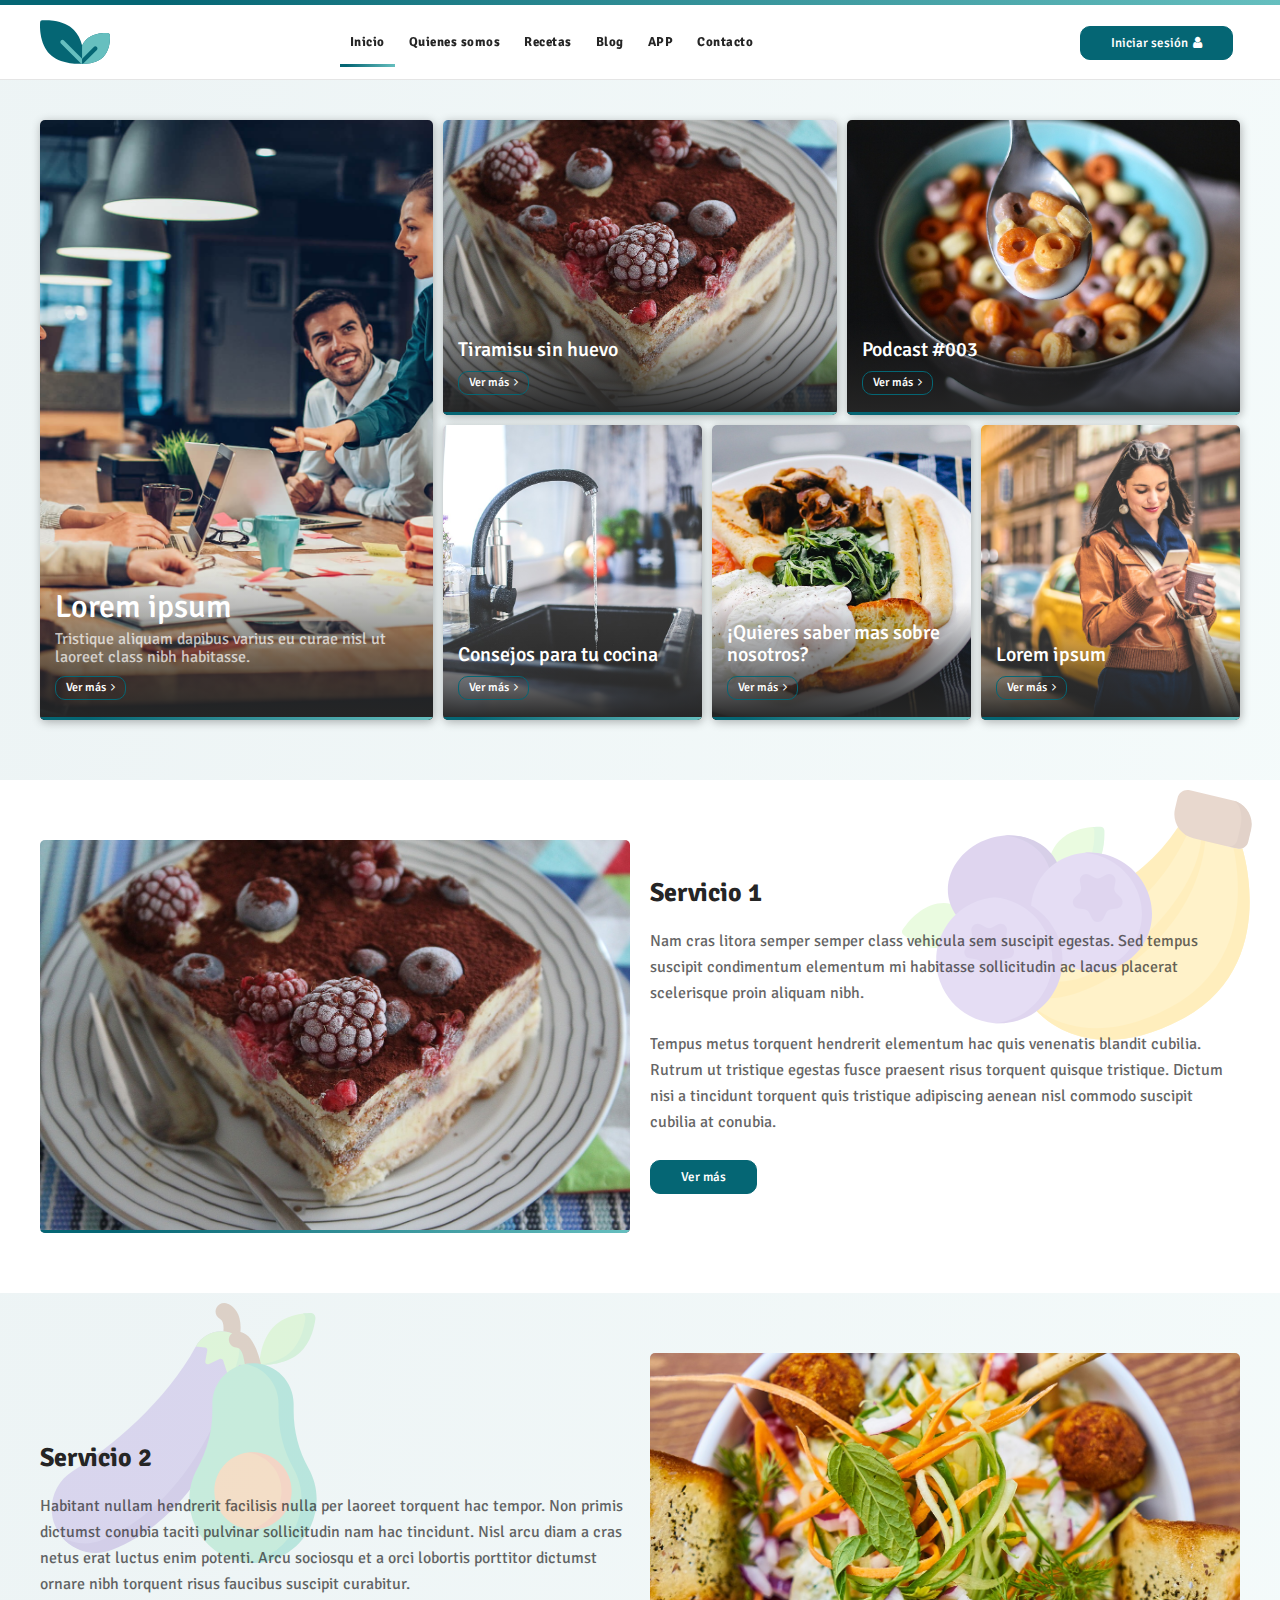
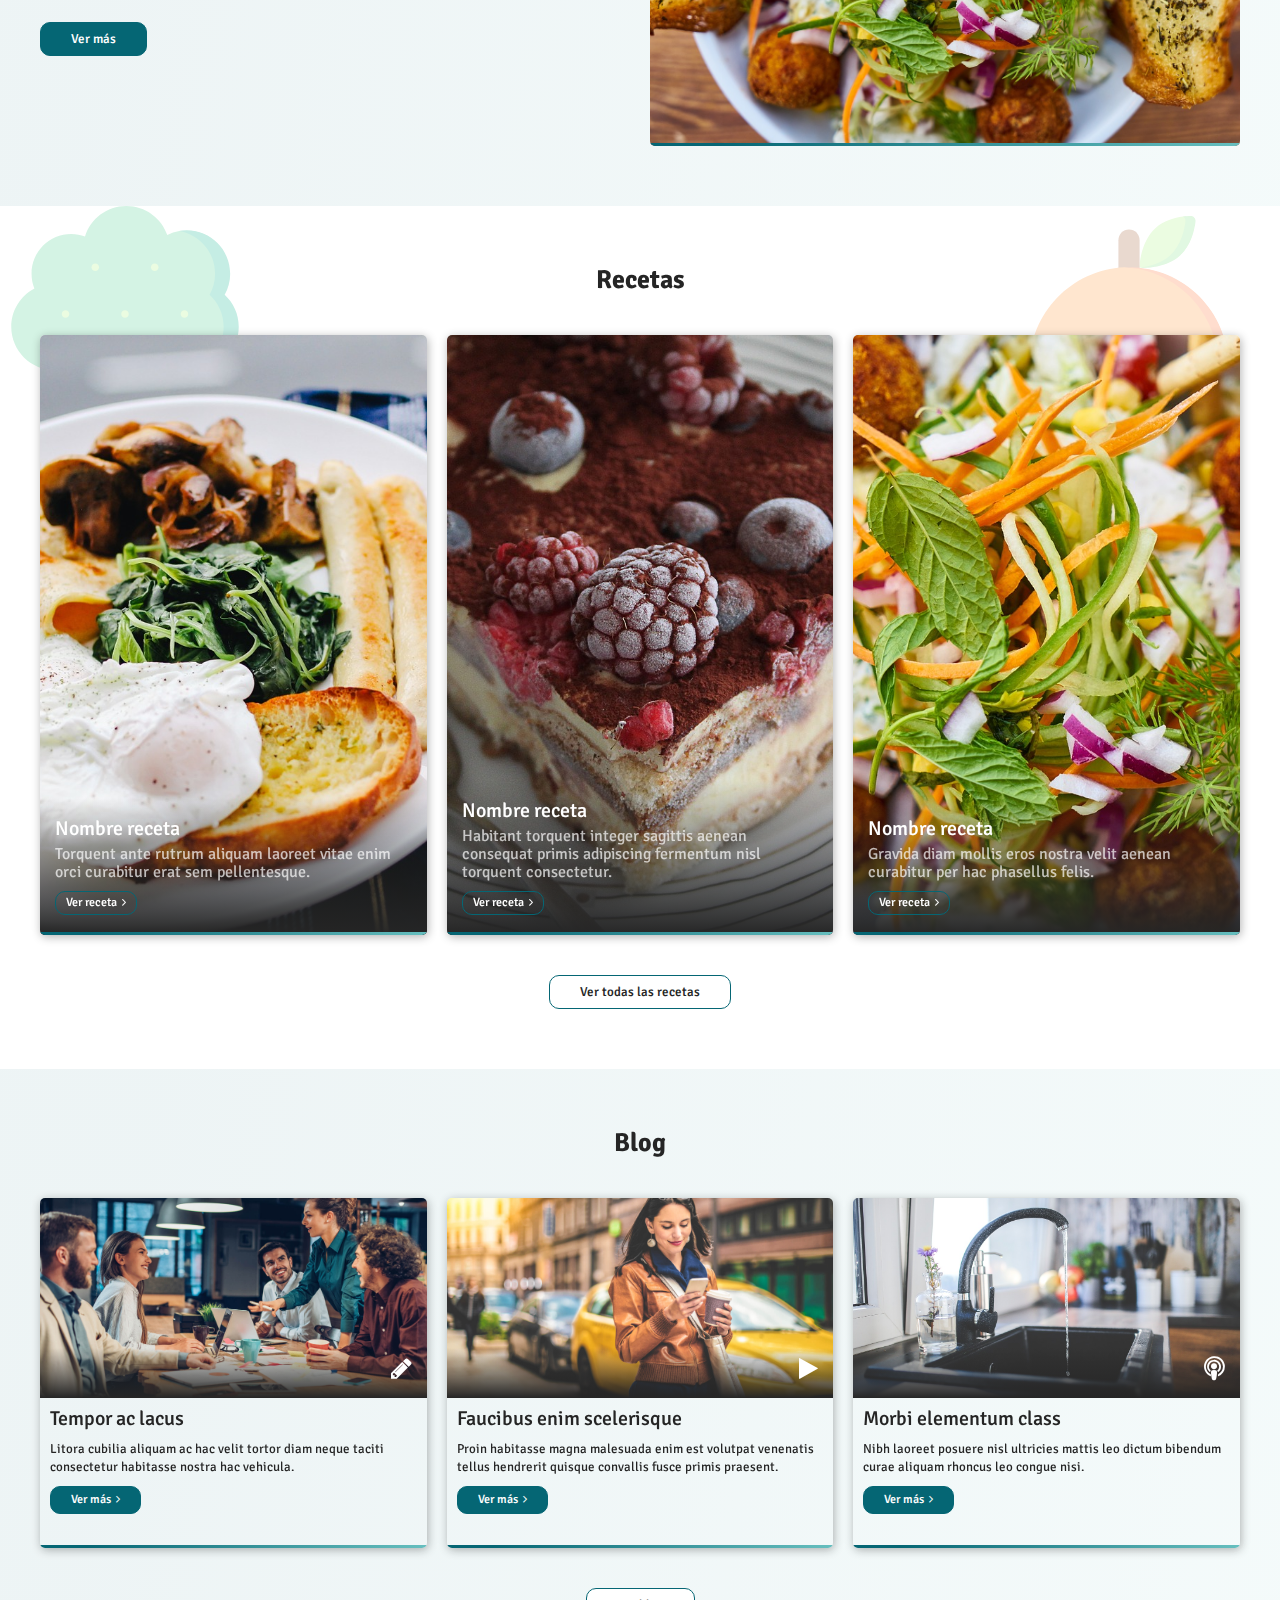
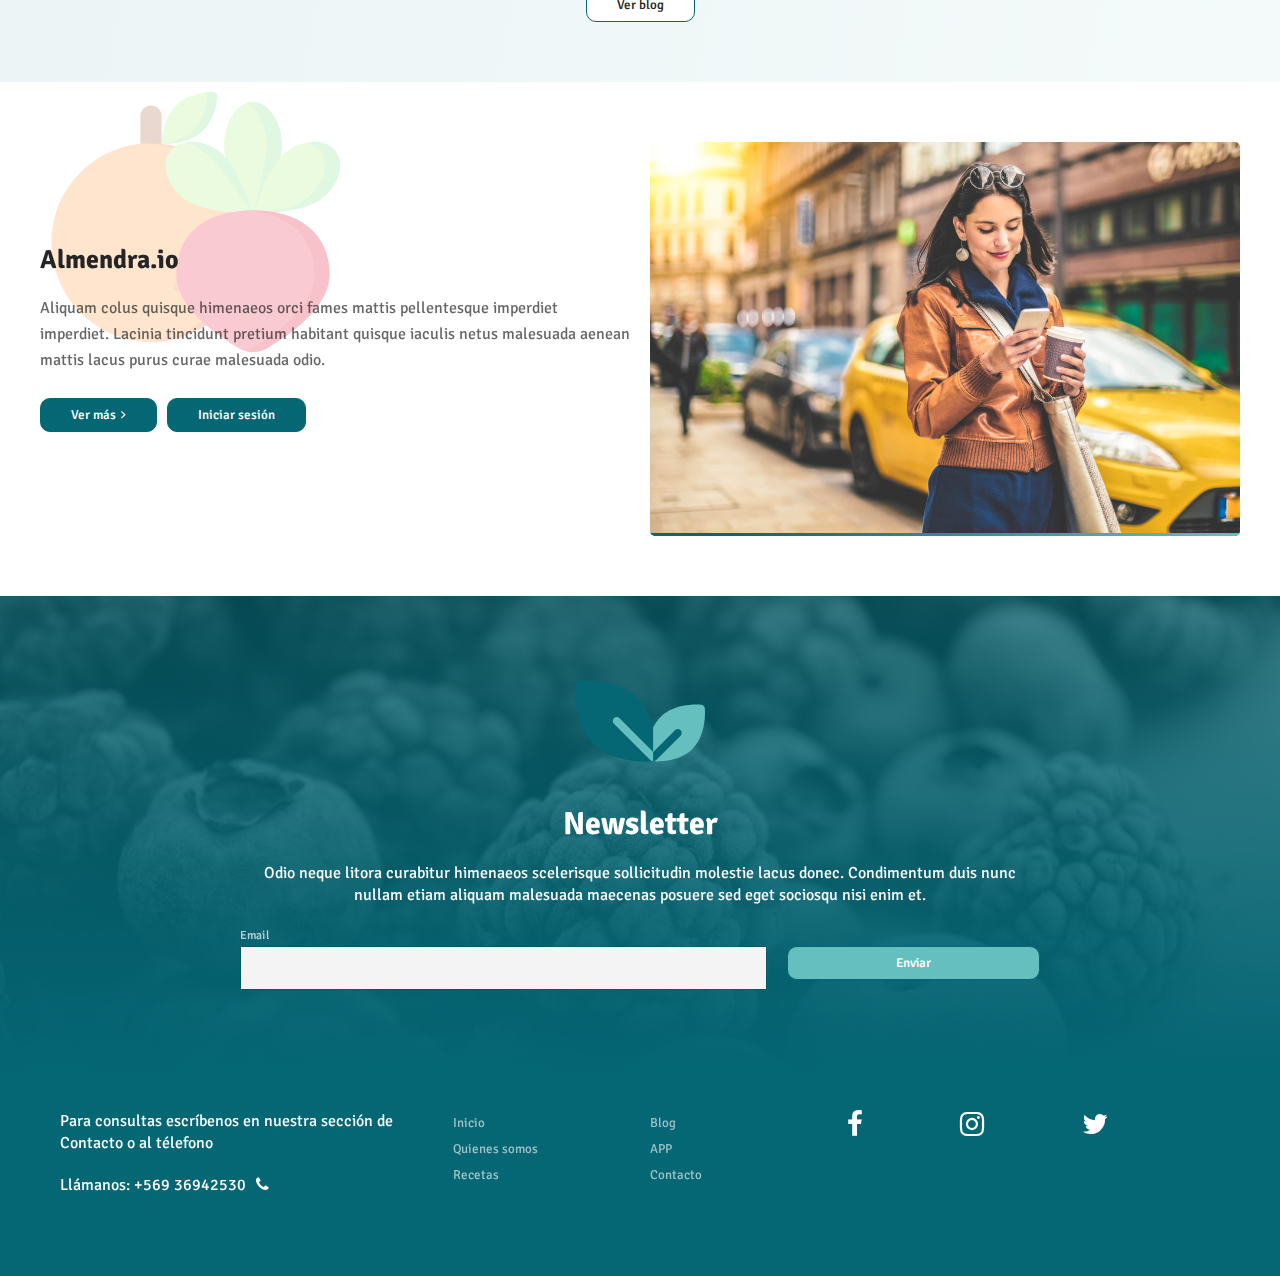
==== index.html @ 28ab3562 "add front" ====
<!DOCTYPE html>
<html lang="es">
  <head>
    <title>Nutrición</title>
    <meta charset="UTF-8">
    <link href="img/favicon.png" rel="shortcut icon">
    <meta name="viewport" content="width=device-width, initial-scale=1, maximum-scale=1">
    <link href="css/main.css?v=47556" rel="stylesheet" type="text/css">
    <script src="js/main.js?v=47556" type="text/javascript"></script>
    <!-- Meta tags facebook-->
    <meta property="og:title" content="#">
    <meta property="og:description" content="#">
    <meta property="og:image" content="#">
    <!-- Meta tags twitter cards-->
    <meta name="twitter:card" content="summary_large_image">
    <meta name="twitter:title" content="#">
    <meta name="twitter:description" content="#">
    <meta name="twitter:image" content="#">
    <link href="https://fonts.googleapis.com/css2?family=Signika:wght@300;400;700&amp;display=swap" rel="stylesheet">
    <!--[if lt IE 9]> <script src="http://html5shiv.googlecode.com/svn/trunk/html5.js"></script> <![endif]-->
    
  </head>
  <body>
    <header>
      <div class="header__primary">
        <div class="header__wrap">
          <div class="header__inner">
            <div class="header__logo"><a href="index.html"><img src="img/icons/logo.svg"></a></div>
            <div class="header__nav">
              <div class="header__nav__bg"></div>
              <div class="header__nav__nav">
                <div class="header__nav__close">
                  <div></div>
                  <div></div>
                </div>
                <div class="header__nav__back">
                  <div></div>
                  <div></div>
                  <div></div>
                </div>
                <nav>
                  <ul>
                    <li class="current current_menu_item"><a href="index.html">Inicio</a></li>
                    <li><a href="#">Quienes somos</a></li>
                    <li><a href="#">Recetas</a></li>
                    <li><a href="#">Blog</a></li>
                    <li><a href="#">APP</a></li>
                    <li><a href="#">Contacto</a></li>
                  </ul>
                </nav>
              </div>
            </div>
            <div class="header__right">
              <div class="header__item header__item--social"><a href="#" target="_blank"><span class="fa fa-facebook"></span></a></div>
              <div class="header__item header__item--social"><a href="#" target="_blank"><span class="fa fa-instagram"></span></a></div>
              <div class="header__item header__item--social"><a href="#" target="_blank"><span class="fa fa-whatsapp"></span></a></div>
              <div class="header__item"><a href="socio.html" class="btn">Iniciar sesión<span class="fa fa-user"></span></a></div>
              <div class="header__item header__item--ham">
                <div class="header__ham"><span></span><span></span><span></span></div>
              </div>
            </div>
          </div>
        </div>
      </div>
    </header>
    <div id="sections">
      <section class="section--main">
        <div class="section__wrap section__wrap--main">
          <div class="cols cols--sm">
            <div class="col-xs-12 col-md-4">
              <article class="article--box">
                <div class="article__bg">
                  <div class="bg"><img src="img/uploads/5.jpg"></div>
                </div>
                <div class="article__body">
                  <div class="article__grad"></div>
                  <div class="article__content">
                    <h2 class="article__title">Lorem ipsum</h2>
                    <p class="article__description">Tristique aliquam dapibus varius eu curae nisl ut laoreet class nibh habitasse.
                    </p><a href="#" class="btn btn--link">Ver más<span class="fa fa-angle-right"></span></a>
                  </div>
                </div>
              </article>
            </div>
            <div class="col-xs-12 col-md-8">
              <div class="cols cols--sm">
                <div class="col-xs-6">
                  <article class="article--box article--box--min">
                    <div class="article__bg">
                      <div class="bg"><img src="img/uploads/3.jpg"></div>
                    </div>
                    <div class="article__body">
                      <div class="article__grad"></div>
                      <div class="article__content">
                        <h4 class="article__title">Tiramisu sin huevo</h4><a href="#" class="btn btn--link">Ver más<span class="fa fa-angle-right"></span></a>
                      </div>
                    </div>
                  </article>
                </div>
                <div class="col-xs-6">
                  <article class="article--box article--box--min">
                    <div class="article__bg">
                      <div class="bg"><img src="img/uploads/2.jpg"></div>
                    </div>
                    <div class="article__body">
                      <div class="article__grad"></div>
                      <div class="article__content">
                        <h4 class="article__title">Podcast #003</h4><a href="#" class="btn btn--link">Ver más<span class="fa fa-angle-right"></span></a>
                      </div>
                    </div>
                  </article>
                </div>
                <div class="col-xs-4">
                  <article class="article--box article--box--min">
                    <div class="article__bg">
                      <div class="bg"><img src="img/uploads/7.jpg"></div>
                    </div>
                    <div class="article__body">
                      <div class="article__grad"></div>
                      <div class="article__content">
                        <h4 class="article__title">Consejos para tu cocina</h4><a href="#" class="btn btn--link">Ver más<span class="fa fa-angle-right"></span></a>
                      </div>
                    </div>
                  </article>
                </div>
                <div class="col-xs-4">
                  <article class="article--box article--box--min">
                    <div class="article__bg">
                      <div class="bg"><img src="img/uploads/1.jpg"></div>
                    </div>
                    <div class="article__body">
                      <div class="article__grad"></div>
                      <div class="article__content">
                        <h4 class="article__title">¡Quieres saber mas sobre nosotros?</h4><a href="#" class="btn btn--link">Ver más<span class="fa fa-angle-right"></span></a>
                      </div>
                    </div>
                  </article>
                </div>
                <div class="col-xs-4">
                  <article class="article--box article--box--min">
                    <div class="article__bg">
                      <div class="bg"><img src="img/uploads/6.jpg"></div>
                    </div>
                    <div class="article__body">
                      <div class="article__grad"></div>
                      <div class="article__content">
                        <h4 class="article__title">Lorem ipsum</h4><a href="#" class="btn btn--link">Ver más<span class="fa fa-angle-right"></span></a>
                      </div>
                    </div>
                  </article>
                </div>
              </div>
            </div>
          </div>
        </div>
      </section>
      <section class="section--media">
        <div class="section__eff">
          <div class="section__eff__img"><img src="img/icons/1.svg"></div>
          <div class="section__eff__img section__eff__img--2"><img src="img/icons/2.svg"></div>
        </div>
        <div class="section__wrap">
          <div class="cols">
            <div class="section__flex">
              <div class="col-xs-12 col-md-6">
                <div class="section__img"><img src="img/uploads/3.jpg"></div>
              </div>
              <div class="col-xs-12 col-md-6">
                <div class="section__body">
                  <h3 class="section__title">Servicio 1</h3>
                  <p class="section__description">Nam cras litora semper semper class vehicula sem suscipit egestas. Sed tempus suscipit condimentum elementum mi habitasse sollicitudin ac lacus placerat scelerisque proin aliquam nibh.
                  </p>
                  <p class="section__description">Tempus metus torquent hendrerit elementum hac quis venenatis blandit cubilia. Rutrum ut tristique egestas fusce praesent risus torquent quisque tristique. Dictum nisi a tincidunt torquent quis tristique adipiscing aenean nisl commodo suscipit cubilia at conubia.
                  </p><a class="btn">Ver más</a>
                </div>
              </div>
            </div>
          </div>
        </div>
      </section>
      <section class="section--media section--light">
        <div class="section__eff section__eff--left">
          <div class="section__eff__img"><img src="img/icons/3.svg"></div>
          <div class="section__eff__img section__eff__img--2"><img src="img/icons/6.svg"></div>
        </div>
        <div class="section__wrap">
          <div class="cols">
            <div class="section__flex">
              <div class="col-xs-12 col-md-6 col-md-push-6">
                <div class="section__img"><img src="img/uploads/4.jpg"></div>
              </div>
              <div class="col-xs-12 col-md-6 col-md-pull-6">
                <div class="section__body">
                  <h3 class="section__title">Servicio 2</h3>
                  <p class="section__description">Habitant nullam hendrerit facilisis nulla per laoreet torquent hac tempor. Non primis dictumst conubia taciti pulvinar sollicitudin nam hac tincidunt. Nisl arcu diam a cras netus erat luctus enim potenti. Arcu sociosqu et a orci lobortis porttitor dictumst ornare nibh torquent risus faucibus suscipit curabitur.
                  </p><a class="btn">Ver más</a>
                </div>
              </div>
            </div>
          </div>
        </div>
      </section>
      <section class="section--recipes">
        <div class="section__eff section__eff--left">
          <div class="section__eff__img"><img src="img/icons/4.svg"></div>
          <div class="section__eff__img section__eff__img--2"><img src="img/icons/7.svg"></div>
        </div>
        <div class="section__wrap">
          <div class="section__header">
            <h3 class="section__title">Recetas</h3>
          </div>
          <div class="section__body">
            <div class="cols">
              <div class="col-xs-12 col-md-4">
                <article class="article--recipe">
                  <div class="article__bg">
                    <div class="bg"><img src="img/uploads/1.jpg"></div>
                  </div>
                  <div class="article__body">
                    <div class="article__grad"></div>
                    <div class="article__content">
                      <h4 class="article__title">Nombre receta</h4>
                      <p class="article__description">Torquent ante rutrum aliquam laoreet vitae enim orci curabitur erat sem pellentesque.
                      </p><a href="#" class="btn btn--link">Ver receta<span class="fa fa-angle-right"></span></a>
                    </div>
                  </div>
                </article>
              </div>
              <div class="col-xs-12 col-md-4">
                <article class="article--recipe">
                  <div class="article__bg">
                    <div class="bg"><img src="img/uploads/3.jpg"></div>
                  </div>
                  <div class="article__body">
                    <div class="article__grad"></div>
                    <div class="article__content">
                      <h4 class="article__title">Nombre receta</h4>
                      <p class="article__description">Habitant torquent integer sagittis aenean consequat primis adipiscing fermentum nisl torquent consectetur.
                      </p><a href="#" class="btn btn--link">Ver receta<span class="fa fa-angle-right"></span></a>
                    </div>
                  </div>
                </article>
              </div>
              <div class="col-xs-12 col-md-4">
                <article class="article--recipe">
                  <div class="article__bg">
                    <div class="bg"><img src="img/uploads/4.jpg"></div>
                  </div>
                  <div class="article__body">
                    <div class="article__grad"></div>
                    <div class="article__content">
                      <h4 class="article__title">Nombre receta</h4>
                      <p class="article__description">Gravida diam mollis eros nostra velit aenean curabitur per hac phasellus felis.
                      </p><a href="#" class="btn btn--link">Ver receta<span class="fa fa-angle-right"></span></a>
                    </div>
                  </div>
                </article>
              </div>
            </div>
          </div>
          <div class="section__footer"><a href="#" class="btn btn--transparent-border">Ver todas las recetas</a></div>
        </div>
      </section>
      <section class="section--blog section--light">
        <div class="section__wrap">
          <div class="section__header">
            <h3 class="section__title">Blog</h3>
          </div>
          <div class="section__body">
            <div class="cols">
              <div class="col-xs-12 col-md-4">
                <article class="article--blog">
                  <div class="article__bg">
                    <div class="article__tag"><span class="fa fa-pencil"></span></div>
                    <div class="bg"><img src="img/uploads/5.jpg"></div>
                  </div>
                  <div class="article__body">
                    <h4 class="article__title">Tempor ac lacus
                    </h4>
                    <p class="article__description">Litora cubilia aliquam ac hac velit tortor diam neque taciti consectetur habitasse nostra hac vehicula.
                    </p><a href="#" class="btn btn--sm">Ver más<span class="fa fa-angle-right"></span></a>
                  </div>
                </article>
              </div>
              <div class="col-xs-12 col-md-4">
                <article class="article--blog">
                  <div class="article__bg">
                    <div class="article__tag"><span class="fa fa-play"></span></div>
                    <div class="bg"><img src="img/uploads/6.jpg"></div>
                  </div>
                  <div class="article__body">
                    <h4 class="article__title">Faucibus enim scelerisque
                    </h4>
                    <p class="article__description">Proin habitasse magna malesuada enim est volutpat venenatis tellus hendrerit quisque convallis fusce primis praesent.
                    </p><a href="#" class="btn btn--sm">Ver más<span class="fa fa-angle-right"></span></a>
                  </div>
                </article>
              </div>
              <div class="col-xs-12 col-md-4">
                <article class="article--blog">
                  <div class="article__bg">
                    <div class="article__tag"><span class="fa fa-podcast"></span></div>
                    <div class="bg"><img src="img/uploads/7.jpg"></div>
                  </div>
                  <div class="article__body">
                    <h4 class="article__title">Morbi elementum class
                    </h4>
                    <p class="article__description">Nibh laoreet posuere nisl ultricies mattis leo dictum bibendum curae aliquam rhoncus leo congue nisi.
                    </p><a href="#" class="btn btn--sm">Ver más<span class="fa fa-angle-right"></span></a>
                  </div>
                </article>
              </div>
            </div>
          </div>
          <div class="section__footer"><a href="#" class="btn btn--transparent-border">Ver blog</a></div>
        </div>
      </section>
      <section class="section--media">
        <div class="section__eff section__eff--left">
          <div class="section__eff__img"><img src="img/icons/5.svg"></div>
          <div class="section__eff__img section__eff__img--2"><img src="img/icons/7.svg"></div>
        </div>
        <div class="section__wrap">
          <div class="cols">
            <div class="section__flex">
              <div class="col-xs-12 col-md-6">
                <div class="section__body">
                  <h3 class="section__title">Almendra.io</h3>
                  <p class="section__description">Aliquam colus quisque himenaeos orci fames mattis pellentesque imperdiet imperdiet. Lacinia tincidunt pretium habitant quisque iaculis netus malesuada aenean mattis lacus purus curae malesuada odio.
                  </p><a class="btn">Ver más<span class="fa fa-angle-right"></span></a><a class="btn">Iniciar sesión</a>
                </div>
              </div>
              <div class="col-xs-12 col-md-6">
                <div class="section__img"><img src="img/uploads/6.jpg"></div>
              </div>
            </div>
          </div>
        </div>
      </section>
    </div>
    <footer>
      <div class="footer__bg">
        <div class="bg"><img src="img/uploads/8.jpg"></div>
      </div>
      <div class="footer__banner">
        <div class="footer__wrap">
          <div class="footer__logo"><img src="img/icons/logo.svg"></div>
          <div class="footer__body">
            <h3 class="h2 footer__title">Newsletter</h3>
            <p class="footer__description">Odio neque litora curabitur himenaeos scelerisque sollicitudin molestie lacus donec. Condimentum duis nunc nullam etiam aliquam malesuada maecenas posuere sed eget sociosqu nisi enim et.
            </p>
            <div class="footer__form">
              <form>
                <div class="cols">
                  <div class="col-xs-6 col-md-8">
                    <div class="form__element">
                      <div class="form__title">Email</div>
                      <div class="form__input">
                        <input type="email" name="#" required="true">
                      </div>
                    </div>
                  </div>
                  <div class="col-xs-6 col-md-4">
                    <div class="form__button">
                      <button class="btn btn--secondary">Enviar</button>
                    </div>
                  </div>
                </div>
              </form>
            </div>
          </div>
        </div>
      </div>
      <div class="footer__links footer_links--primary">
        <div class="footer__wrap">
          <div class="cols">
            <div class="col-sm-6 col-md-4">
              <div class="footer__links__contact">
                <p class="footer__description">Para consultas escríbenos en nuestra sección de Contacto o al télefono</p>
                <p class="footer__description">Llámanos: +569 36942530<span class="fa fa-phone"></span></p>
              </div>
            </div>
            <div class="col-sm-6 col-md-2">
              <div class="footer__links__list">
                <ul>
                  <li><a href="index.html">Inicio</a></li>
                  <li><a href="#">Quienes somos</a></li>
                  <li><a href="#">Recetas</a></li>
                </ul>
              </div>
            </div>
            <div class="col-sm-6 col-md-2">
              <div class="footer__links__list">
                <ul>
                  <li><a href="#">Blog</a></li>
                  <li><a href="#">APP</a></li>
                  <li><a href="#">Contacto</a></li>
                </ul>
              </div>
            </div>
            <div class="col-sm-6 col-md-4">
              <div class="footer__links__social"><a href="#"><span class="fa fa-facebook"></span></a><a href="#"><span class="fa fa-instagram"></span></a><a href="#"><span class="fa fa-twitter"></span></a></div>
            </div>
          </div>
        </div>
      </div>
    </footer>
  </body>
</html>
---- css/main.css ----
.clearfix:after,.clearfix:before{content:" ";display:table}.clearfix:after{clear:both}.pull-right{float:right!important}.pull-left{float:left!important}.hide{display:none!important}.show{display:block!important}.invisible{visibility:hidden}.hidden{display:none!important}.affix{position:fixed}*{margin:0;padding:0;border:0;outline:0;-moz-box-sizing:border-box;box-sizing:border-box}body{-webkit-font-smoothing:antialiased;background:#fff}body,button,input,select,textarea{font-family:'Signika',sans-serif;font-size:16px;line-height:22px;color:#000}a,button,input,select,textarea{transition:.2s ease}a{color:#056674;text-decoration:none}a.a-classic{text-decoration:underline}a:hover,button:hover,input[type=checkbox]:hover,input[type=radio]:hover,label:hover,select:hover{cursor:pointer}.h1,.h2,.h3,.h4,.h5,h1,h2,h3,h4,h5{margin-bottom:20px;font-family:'Signika',sans-serif;font-weight:700}.cols>div,.content blockquote,.content h1,.content h2,.content h3,.content h4,.content iframe,.content ol,.content p,.content pre,.content table,.content ul,p{margin-bottom:20px}.h1,h1{font-size:32px;line-height:36px}@media (min-width:960px){.h1,h1{font-size:50px;line-height:56px}}.h2,h2{font-size:26px;line-height:29px}@media (min-width:720px){.h2,h2{font-size:32px;line-height:36px}}.h3,h3{font-size:20px;line-height:22px}@media (min-width:480px){.h3,h3{font-size:26px;line-height:29px}}.h4,h4{font-size:16px;line-height:22px}@media (min-width:480px){.h4,h4{font-size:20px;line-height:22px}}.h5,h5{font-size:14px;line-height:16px}ol,ul{list-style-type:none}img{width:auto;height:auto;margin:0 auto}img,svg{display:block;max-width:100%}.col-lg-1,.col-lg-10,.col-lg-11,.col-lg-12,.col-lg-2,.col-lg-3,.col-lg-4,.col-lg-5,.col-lg-6,.col-lg-7,.col-lg-8,.col-lg-9,.col-md-1,.col-md-10,.col-md-11,.col-md-12,.col-md-2,.col-md-3,.col-md-4,.col-md-5,.col-md-6,.col-md-7,.col-md-8,.col-md-9,.col-sm-1,.col-sm-10,.col-sm-11,.col-sm-12,.col-sm-2,.col-sm-3,.col-sm-4,.col-sm-5,.col-sm-6,.col-sm-7,.col-sm-8,.col-sm-9,.col-xs-1,.col-xs-10,.col-xs-11,.col-xs-12,.col-xs-2,.col-xs-3,.col-xs-4,.col-xs-5,.col-xs-6,.col-xs-7,.col-xs-8,.col-xs-9{position:relative;min-height:1px;padding-left:10px;padding-right:10px}.cols,.row{margin-left:-10px;margin-right:-10px}.row:after,.row:before{content:" ";display:table}.row:after{clear:both}.cols.cols--0:after,.cols.cols--0:before,.cols:after,.cols:before{content:" ";display:table}.cols.cols--0:after,.cols:after{clear:both}.cols>div{-moz-box-sizing:border-box;box-sizing:border-box}.cols:last-child{margin-bottom:-20px}.cols.cols--0{margin-left:0;margin-right:0}.cols.cols--0>div{padding-left:0;padding-right:0;margin-bottom:0}.cols.cols--0:last-child{margin-bottom:0}.cols.cols--sm{margin-left:-5px;margin-right:-5px}.cols.cols--sm:after,.cols.cols--sm:before{content:" ";display:table}.cols.cols--sm:after{clear:both}.cols.cols--sm>div{padding-left:5px;padding-right:5px;margin-bottom:10px}.cols.cols--sm:last-child{margin-bottom:-10px}@media (max-width:480px){.cols.cols--scroll{overflow:auto;-webkit-overflow-scrolling:touch;white-space:nowrap;margin:0 -20px -20px;padding:0 20px 20px}.cols.cols--scroll>div{display:inline-block;vertical-align:top;white-space:normal;margin:0;padding:0 5px 0 0}.cols.cols--scroll>div:last-child{margin-right:15px}}@media (max-width:720px){.cols.cols--min{margin-left:-5px;margin-right:-5px}.cols.cols--min:after,.cols.cols--min:before{content:" ";display:table}.cols.cols--min:after{clear:both}.cols.cols--min>div{padding-left:5px;padding-right:5px;margin-bottom:10px}.cols.cols--min:last-child{margin-bottom:-10px}}@media (min-width:960px){.cols.cols--md{margin-left:-20px;margin-right:-20px}.cols.cols--md:after,.cols.cols--md:before{content:" ";display:table}.cols.cols--md:after{clear:both}.cols.cols--md>div{padding-left:20px;padding-right:20px;margin-bottom:40px}.cols.cols--md:last-child{margin-bottom:-40px}}.cols .col-xs-p20{width:20%;float:left}@media (min-width:480px){.cols .col-sm-p20{width:20%;float:left}}@media (min-width:720px){.cols .col-md-p20{width:20%;float:left}}@media (min-width:960px){.cols .col-lg-p20{width:20%;float:left}}.cols .col-xs-p12{width:12.5%;float:left}@media (min-width:480px){.cols .col-sm-p12{width:12.5%;float:left}}@media (min-width:720px){.cols .col-md-p12{width:12.5%;float:left}}@media (min-width:960px){.cols .col-lg-p12{width:12.5%;float:left}}.col-xs-1,.col-xs-10,.col-xs-11,.col-xs-12,.col-xs-2,.col-xs-3,.col-xs-4,.col-xs-5,.col-xs-6,.col-xs-7,.col-xs-8,.col-xs-9{float:left}.col-xs-12,footer .footer__banner .footer__body .footer__form .form__button .btn{width:100%}.col-xs-11{width:91.66666666666666%}.col-xs-10{width:83.33333333333334%}.col-xs-9{width:75%}.col-xs-8{width:66.66666666666666%}.col-xs-7{width:58.333333333333336%}.col-xs-6{width:50%}.col-xs-5{width:41.66666666666667%}.col-xs-4{width:33.33333333333333%}.col-xs-3{width:25%}.col-xs-2{width:16.666666666666664%}.col-xs-1{width:8.333333333333332%}.col-xs-pull-12{right:100%}.col-xs-pull-11{right:91.66666666666666%}.col-xs-pull-10{right:83.33333333333334%}.col-xs-pull-9{right:75%}.col-xs-pull-8{right:66.66666666666666%}.col-xs-pull-7{right:58.333333333333336%}.col-xs-pull-6{right:50%}.col-xs-pull-5{right:41.66666666666667%}.col-xs-pull-4{right:33.33333333333333%}.col-xs-pull-3{right:25%}.col-xs-pull-2{right:16.666666666666664%}.col-xs-pull-1{right:8.333333333333332%}.col-xs-pull-0{right:auto}.col-xs-push-12{left:100%}.col-xs-push-11{left:91.66666666666666%}.col-xs-push-10{left:83.33333333333334%}.col-xs-push-9{left:75%}.col-xs-push-8{left:66.66666666666666%}.col-xs-push-7{left:58.333333333333336%}.col-xs-push-6{left:50%}.col-xs-push-5{left:41.66666666666667%}.col-xs-push-4{left:33.33333333333333%}.col-xs-push-3{left:25%}.col-xs-push-2{left:16.666666666666664%}.col-xs-push-1{left:8.333333333333332%}.col-xs-push-0{left:auto}.col-xs-offset-12{margin-left:100%}.col-xs-offset-11{margin-left:91.66666666666666%}.col-xs-offset-10{margin-left:83.33333333333334%}.col-xs-offset-9{margin-left:75%}.col-xs-offset-8{margin-left:66.66666666666666%}.col-xs-offset-7{margin-left:58.333333333333336%}.col-xs-offset-6{margin-left:50%}.col-xs-offset-5{margin-left:41.66666666666667%}.col-xs-offset-4{margin-left:33.33333333333333%}.col-xs-offset-3{margin-left:25%}.col-xs-offset-2{margin-left:16.666666666666664%}.col-xs-offset-1{margin-left:8.333333333333332%}.col-xs-offset-0,.content ul{margin-left:0}@media (min-width:480px){.col-sm-1,.col-sm-10,.col-sm-11,.col-sm-12,.col-sm-2,.col-sm-3,.col-sm-4,.col-sm-5,.col-sm-6,.col-sm-7,.col-sm-8,.col-sm-9{float:left}.col-sm-12{width:100%}.col-sm-11{width:91.66666666666666%}.col-sm-10{width:83.33333333333334%}.col-sm-9{width:75%}.col-sm-8{width:66.66666666666666%}.col-sm-7{width:58.333333333333336%}.col-sm-6{width:50%}.col-sm-5{width:41.66666666666667%}.col-sm-4{width:33.33333333333333%}.col-sm-3{width:25%}.col-sm-2{width:16.666666666666664%}.col-sm-1{width:8.333333333333332%}.col-sm-pull-12{right:100%}.col-sm-pull-11{right:91.66666666666666%}.col-sm-pull-10{right:83.33333333333334%}.col-sm-pull-9{right:75%}.col-sm-pull-8{right:66.66666666666666%}.col-sm-pull-7{right:58.333333333333336%}.col-sm-pull-6{right:50%}.col-sm-pull-5{right:41.66666666666667%}.col-sm-pull-4{right:33.33333333333333%}.col-sm-pull-3{right:25%}.col-sm-pull-2{right:16.666666666666664%}.col-sm-pull-1{right:8.333333333333332%}.col-sm-pull-0{right:auto}.col-sm-push-12{left:100%}.col-sm-push-11{left:91.66666666666666%}.col-sm-push-10{left:83.33333333333334%}.col-sm-push-9{left:75%}.col-sm-push-8{left:66.66666666666666%}.col-sm-push-7{left:58.333333333333336%}.col-sm-push-6{left:50%}.col-sm-push-5{left:41.66666666666667%}.col-sm-push-4{left:33.33333333333333%}.col-sm-push-3{left:25%}.col-sm-push-2{left:16.666666666666664%}.col-sm-push-1{left:8.333333333333332%}.col-sm-push-0{left:auto}.col-sm-offset-12{margin-left:100%}.col-sm-offset-11{margin-left:91.66666666666666%}.col-sm-offset-10{margin-left:83.33333333333334%}.col-sm-offset-9{margin-left:75%}.col-sm-offset-8{margin-left:66.66666666666666%}.col-sm-offset-7{margin-left:58.333333333333336%}.col-sm-offset-6{margin-left:50%}.col-sm-offset-5{margin-left:41.66666666666667%}.col-sm-offset-4{margin-left:33.33333333333333%}.col-sm-offset-3{margin-left:25%}.col-sm-offset-2{margin-left:16.666666666666664%}.col-sm-offset-1{margin-left:8.333333333333332%}.col-sm-offset-0{margin-left:0}}@media (min-width:720px){.col-md-1,.col-md-10,.col-md-11,.col-md-12,.col-md-2,.col-md-3,.col-md-4,.col-md-5,.col-md-6,.col-md-7,.col-md-8,.col-md-9{float:left}.col-md-12{width:100%}.col-md-11{width:91.66666666666666%}.col-md-10{width:83.33333333333334%}.col-md-9{width:75%}.col-md-8{width:66.66666666666666%}.col-md-7{width:58.333333333333336%}.col-md-6{width:50%}.col-md-5{width:41.66666666666667%}.col-md-4{width:33.33333333333333%}.col-md-3{width:25%}.col-md-2{width:16.666666666666664%}.col-md-1{width:8.333333333333332%}.col-md-pull-12{right:100%}.col-md-pull-11{right:91.66666666666666%}.col-md-pull-10{right:83.33333333333334%}.col-md-pull-9{right:75%}.col-md-pull-8{right:66.66666666666666%}.col-md-pull-7{right:58.333333333333336%}.col-md-pull-6{right:50%}.col-md-pull-5{right:41.66666666666667%}.col-md-pull-4{right:33.33333333333333%}.col-md-pull-3{right:25%}.col-md-pull-2{right:16.666666666666664%}.col-md-pull-1{right:8.333333333333332%}.col-md-pull-0{right:auto}.col-md-push-12{left:100%}.col-md-push-11{left:91.66666666666666%}.col-md-push-10{left:83.33333333333334%}.col-md-push-9{left:75%}.col-md-push-8{left:66.66666666666666%}.col-md-push-7{left:58.333333333333336%}.col-md-push-6{left:50%}.col-md-push-5{left:41.66666666666667%}.col-md-push-4{left:33.33333333333333%}.col-md-push-3{left:25%}.col-md-push-2{left:16.666666666666664%}.col-md-push-1{left:8.333333333333332%}.col-md-push-0{left:auto}.col-md-offset-12{margin-left:100%}.col-md-offset-11{margin-left:91.66666666666666%}.col-md-offset-10{margin-left:83.33333333333334%}.col-md-offset-9{margin-left:75%}.col-md-offset-8{margin-left:66.66666666666666%}.col-md-offset-7{margin-left:58.333333333333336%}.col-md-offset-6{margin-left:50%}.col-md-offset-5{margin-left:41.66666666666667%}.col-md-offset-4{margin-left:33.33333333333333%}.col-md-offset-3{margin-left:25%}.col-md-offset-2{margin-left:16.666666666666664%}.col-md-offset-1{margin-left:8.333333333333332%}.col-md-offset-0{margin-left:0}}@media (min-width:960px){.col-lg-1,.col-lg-10,.col-lg-11,.col-lg-12,.col-lg-2,.col-lg-3,.col-lg-4,.col-lg-5,.col-lg-6,.col-lg-7,.col-lg-8,.col-lg-9{float:left}.col-lg-12{width:100%}.col-lg-11{width:91.66666666666666%}.col-lg-10{width:83.33333333333334%}.col-lg-9{width:75%}.col-lg-8{width:66.66666666666666%}.col-lg-7{width:58.333333333333336%}.col-lg-6{width:50%}.col-lg-5{width:41.66666666666667%}.col-lg-4{width:33.33333333333333%}.col-lg-3{width:25%}.col-lg-2{width:16.666666666666664%}.col-lg-1{width:8.333333333333332%}.col-lg-pull-12{right:100%}.col-lg-pull-11{right:91.66666666666666%}.col-lg-pull-10{right:83.33333333333334%}.col-lg-pull-9{right:75%}.col-lg-pull-8{right:66.66666666666666%}.col-lg-pull-7{right:58.333333333333336%}.col-lg-pull-6{right:50%}.col-lg-pull-5{right:41.66666666666667%}.col-lg-pull-4{right:33.33333333333333%}.col-lg-pull-3{right:25%}.col-lg-pull-2{right:16.666666666666664%}.col-lg-pull-1{right:8.333333333333332%}.col-lg-pull-0{right:auto}.col-lg-push-12{left:100%}.col-lg-push-11{left:91.66666666666666%}.col-lg-push-10{left:83.33333333333334%}.col-lg-push-9{left:75%}.col-lg-push-8{left:66.66666666666666%}.col-lg-push-7{left:58.333333333333336%}.col-lg-push-6{left:50%}.col-lg-push-5{left:41.66666666666667%}.col-lg-push-4{left:33.33333333333333%}.col-lg-push-3{left:25%}.col-lg-push-2{left:16.666666666666664%}.col-lg-push-1{left:8.333333333333332%}.col-lg-push-0{left:auto}.col-lg-offset-12{margin-left:100%}.col-lg-offset-11{margin-left:91.66666666666666%}.col-lg-offset-10{margin-left:83.33333333333334%}.col-lg-offset-9{margin-left:75%}.col-lg-offset-8{margin-left:66.66666666666666%}.col-lg-offset-7{margin-left:58.333333333333336%}.col-lg-offset-6{margin-left:50%}.col-lg-offset-5{margin-left:41.66666666666667%}.col-lg-offset-4{margin-left:33.33333333333333%}.col-lg-offset-3{margin-left:25%}.col-lg-offset-2{margin-left:16.666666666666664%}.col-lg-offset-1{margin-left:8.333333333333332%}.col-lg-offset-0{margin-left:0}}@-webkit-keyframes fadeIn{0%{opacity:0}}@keyframes fadeIn{0%{opacity:0}}@-webkit-keyframes fadeOut{to{opacity:0}}@keyframes fadeOut{to{opacity:0}}@-webkit-keyframes slideUp{0%{-webkit-transform:translateY(100%);transform:translateY(100%)}}@keyframes slideUp{0%{-webkit-transform:translateY(100%);transform:translateY(100%)}}@-webkit-keyframes slideFadeUp{0%{-webkit-transform:translateY(20px);transform:translateY(20px);opacity:0}}@keyframes slideFadeUp{0%{-webkit-transform:translateY(20px);transform:translateY(20px);opacity:0}}@-webkit-keyframes slideUpOut{to{-webkit-transform:translateY(-100%);transform:translateY(-100%)}}@keyframes slideUpOut{to{-webkit-transform:translateY(-100%);transform:translateY(-100%)}}@-webkit-keyframes slideDown{0%{-webkit-transform:translateY(-100%);transform:translateY(-100%)}}@keyframes slideDown{0%{-webkit-transform:translateY(-100%);transform:translateY(-100%)}}@-webkit-keyframes slideFadeDown{0%{-webkit-transform:translateY(-20px);transform:translateY(-20px);opacity:0}}@keyframes slideFadeDown{0%{-webkit-transform:translateY(-20px);transform:translateY(-20px);opacity:0}}@-webkit-keyframes slideDownOut{to{-webkit-transform:translateY(100%);transform:translateY(100%)}}@keyframes slideDownOut{to{-webkit-transform:translateY(100%);transform:translateY(100%)}}@-webkit-keyframes slideLeft{0%{-webkit-transform:translateX(100%);transform:translateX(100%)}}@keyframes slideLeft{0%{-webkit-transform:translateX(100%);transform:translateX(100%)}}@-webkit-keyframes slideFadeLeft{0%{-webkit-transform:translateX(20px);transform:translateX(20px);opacity:0}}@keyframes slideFadeLeft{0%{-webkit-transform:translateX(20px);transform:translateX(20px);opacity:0}}@-webkit-keyframes slideLeftOut{to{-webkit-transform:translateX(-100%);transform:translateX(-100%)}}@keyframes slideLeftOut{to{-webkit-transform:translateX(-100%);transform:translateX(-100%)}}@-webkit-keyframes slideRight{0%{-webkit-transform:translateX(-100%);transform:translateX(-100%)}}@keyframes slideRight{0%{-webkit-transform:translateX(-100%);transform:translateX(-100%)}}@-webkit-keyframes slideFadeRight{0%{-webkit-transform:translateX(-20px);transform:translateX(-20px);opacity:0}}@keyframes slideFadeRight{0%{-webkit-transform:translateX(-20px);transform:translateX(-20px);opacity:0}}@-webkit-keyframes slideRightOut{to{-webkit-transform:translateX(100%);transform:translateX(100%)}}@keyframes slideRightOut{to{-webkit-transform:translateX(100%);transform:translateX(100%)}}@-webkit-keyframes scaleIn{0%{-webkit-transform:scale(0);transform:scale(0)}}@keyframes scaleIn{0%{-webkit-transform:scale(0);transform:scale(0)}}@-webkit-keyframes scaleFadeIn{0%{-webkit-transform:scale(1.2);transform:scale(1.2);opacity:0}}@keyframes scaleFadeIn{0%{-webkit-transform:scale(1.2);transform:scale(1.2);opacity:0}}@-webkit-keyframes scaleOut{to{-webkit-transform:scale(0);transform:scale(0)}}@keyframes scaleOut{to{-webkit-transform:scale(0);transform:scale(0)}}@-webkit-keyframes scaleFadeOut{to{-webkit-transform:scale(.8);transform:scale(.8);opacity:0}}@keyframes scaleFadeOut{to{-webkit-transform:scale(.8);transform:scale(.8);opacity:0}}@-webkit-keyframes translateBg{0%{-webkit-transform:translateY(-10%);transform:translateY(-10%)}}@keyframes translateBg{0%{-webkit-transform:translateY(-10%);transform:translateY(-10%)}}@-webkit-keyframes heightMd{0%{max-height:0;overflow:hidden}to{max-height:500px;overflow:hidden}}@keyframes heightMd{0%{max-height:0;overflow:hidden}to{max-height:500px;overflow:hidden}}@-webkit-keyframes bgIn{0%{-webkit-transform:translateY(-10%);transform:translateY(-10%)}}@keyframes bgIn{0%{-webkit-transform:translateY(-10%);transform:translateY(-10%)}}article{position:relative;overflow:hidden;color:#252525;box-shadow:1px 2px 10px rgba(0,0,0,.3);border-radius:5px}article a:after{content:"";z-index:2}article .article__bg,article a:after{position:absolute;top:0;left:0;width:100%;height:100%}article .article__title{font-weight:500;margin-bottom:10px}article .article__description{margin-bottom:10px;font-size:13px;line-height:18px}.content blockquote:last-child,.content h1:last-child,.content h2:last-child,.content h3:last-child,.content h4:last-child,.content iframe:last-child,.content ol:last-child,.content p:last-child,.content pre:last-child,.content table:last-child,.content ul:last-child,article .article__description:last-child{margin-bottom:0}article .article__content p{font-size:16px;opacity:.7}article.article--box,article.article--recipe{height:600px;background-color:#fff}article.article--box.article--box--min,article.article--recipe.article--box--min{height:295px}.form__considerations p,article.article--box.article--box--min .article__body .article__title,article.article--recipe.article--box--min .article__body .article__title{margin-bottom:10px}article.article--box .article__body,article.article--recipe .article__body{position:absolute;bottom:0;left:0;width:100%;padding:20px 15px;color:#fff;transition:.5s;z-index:2}article.article--box .article__body:before,article.article--recipe .article__body:before{content:'';position:absolute;left:0;bottom:0;width:100%;background:#056674;background:linear-gradient(101deg,#056674 12%,#66bfbf 100%);height:3px;z-index:2}article.article--box .article__body .article__title,article.article--recipe .article__body .article__title{margin-bottom:5px}article.article--box .article__body .article__grad,article.article--recipe .article__body .article__grad{position:absolute;top:0;left:0;width:100%;height:100%;bottom:-1px;background:#252525;background:linear-gradient(0deg,#252525,transparent);transition:.5s}article.article--box .article__body .article__content,article.article--recipe .article__body .article__content{position:relative;z-index:2}article.article--box .article__bg,article.article--recipe .article__bg,footer .footer__links ul li a:hover,footer .footer__links.footer__links--secondary a:hover,header .header__right .header__item .header__item__nav ul li a:hover{opacity:1}article.article--box .article__bg .bg,article.article--recipe .article__bg .bg{transition:.5s}article.article--box:hover .bg,article.article--recipe:hover .bg{-webkit-transform:scale(1.05);transform:scale(1.05)}article.article--blog .article__bg{position:relative;height:200px}article.article--blog .article__bg:after{content:'';position:absolute;left:0;width:100%;bottom:-1px;background:#252525;background:linear-gradient(0deg,#252525,transparent);height:50px;top:150px}article.article--blog .article__tag{position:absolute;bottom:0;right:0;z-index:2;padding:15px;color:#fff}article.article--blog .article__tag span{font-size:24px}article.article--blog .article__body{position:relative;padding:10px;min-height:150px}article.article--blog .article__body:before{content:'';position:absolute;left:0;bottom:0;width:100%;background:#056674;background:linear-gradient(101deg,#056674 12%,#66bfbf 100%);height:3px;z-index:2}.bg{position:absolute;top:0;left:0;width:100%;height:100%;background:center center no-repeat;background-size:cover;opacity:0;display:block}.bg.bg-loaded{-webkit-animation:fadeIn 1s ease both;animation:fadeIn 1s ease both;opacity:1}.bg img{display:none}.btn{text-decoration:none;border:1px solid #056674;display:inline-block;padding:5px 30px;border-radius:10px;vertical-align:middle;line-height:22px;font-size:13px;font-weight:500;transition:.2s ease;text-align:center;position:relative}.btn,.btn.btn--link:hover,.btn:hover{background-color:#056674;color:#fff}.btn.btn--white{background-color:#fff;color:#056674!important}.btn.btn--white:after{background-color:#252525}.btn.btn--secondary{background-color:#66bfbf}.btn.btn--transparent-border{border-color:#056674;color:#252525;background-color:#fff}.btn.btn--sm{padding:2px 20px;font-size:12px}.btn.btn--link{padding:0 10px;background-color:transparent;font-size:12px;color:#fff}.btn,.btn.btn--link:hover{cursor:pointer}.btn .fa,header .header__right .header__item span{margin-left:5px}.carousel .carousel-thumbnails .carousel-thumbnail .bar{position:absolute;top:0;left:0;width:0%;height:0;background:#252525;transition:.1s ease;display:none}.carousel .carousel-thumbnails .carousel-thumbnail:hover{cursor:pointer}.carousel .carousel-thumbnails .carousel-thumbnail.current .bar{display:block;height:4px}.carousel .carousel-contents .carousel-content{display:none}.carousel .carousel-contents .carousel-content.out{display:block;-webkit-animation:fadeOut .2s ease both;animation:fadeOut .2s ease both}.carousel .carousel-contents .carousel-content.current{display:block;-webkit-animation:fadeIn .4s .2s ease backwards;animation:fadeIn .4s .2s ease backwards}.content{line-height:26px;color:#414141}.content h1,.content h2,.content h3,.content h4,.content h5{padding-top:10px}.content h1:first-child,.content h2:first-child,.content h3:first-child,.content h4:first-child,.content h5:first-child{padding-top:0}.content ol{list-style-type:decimal;margin-left:20px}.content ul li{padding-left:25px;margin-bottom:5px;position:relative}.content ul li:before{content:"\f00c";font-family:"FontAwesome";position:absolute;top:0;left:0;color:#056674}.content blockquote{padding:10px 20px 10px 40px;border-left:2px solid color;font-size:1.2em;line-height:1.5em;font-style:italic;position:relative}.content blockquote:before{content:"\f10d";font-family:"FontAwesome";position:absolute;top:0;left:10px;opacity:.5;display:inline-block;padding-right:2px}.content pre{background:rgba(0,0,0,.05);padding:10px 20px;overflow:auto;-webkit-overflow-scrolling:touch}@media (min-width:480px){.content img.alignright{float:right;margin-left:20px}.content img.alignleft{float:left;margin-right:20px}}.content img.aligncenter{margin:0 auto}.content iframe{width:100%;max-width:100%;display:block;height:200px;background:lighter}@media (min-width:480px){.content iframe{height:300px}}@media (min-width:720px){.content iframe{height:400px}}.content a{text-decoration:none}.content a:hover:not(.btn),.wp a:hover:not(.btn){text-decoration:underline}.content p.p-lg{font-size:120%;line-height:160%;font-style:italic}.dscroll{opacity:0;-webkit-animation:none;animation:none;transition:none}.dscroll.dscroll--in{-webkit-animation:slideFadeUp .8s ease-out backwards;animation:slideFadeUp .8s ease-out backwards;opacity:1}.faq{radius:rad;overflow:hidden;padding:0 10px}@media (min-width:720px){.faq{padding:0 20px}}.faq .faq__item{background:#fff;border-bottom:1px solid #fbfbfb;position:relative;border-radius:2px;overflow:hidden;border-bottom:1px solid rgba(0,0,0,.2);margin-bottom:10px}.faq .faq__item.faq__open .faq__question .fa{-webkit-transform:rotate(180deg);transform:rotate(180deg)}.faq .faq__question{margin-bottom:0;padding:15px 20px;transition:.5s;font-size:16px;line-height:22px;font-weight:500}@media (min-width:480px){.faq .faq__question{font-size:20px;line-height:22px}}@media (min-width:720px){.faq .faq__question{padding:20px 30px;font-size:16px;line-height:22px}}.faq .faq__question .fa{float:right;transition:.5s;color:#056674;margin-left:10px}.faq .faq__question:hover{cursor:pointer;color:#056674}@media (min-width:720px) and (min-width:480px){.faq .faq__question{font-size:20px;line-height:22px}}.faq .faq__answer{padding:0 20px 20px;border-top:1px solid rgba(0,0,0,.1)}@media (min-width:720px){.faq .faq__answer{padding:25px 30px}}.faq .faq__answer li{font-weight:500;margin-bottom:20px;opacity:.8}@media (min-width:720px){.faq .faq__answer li{line-height:26px;font-size:16px}}@font-face{font-family:'Norwester';src:url(../fonts/norwester-webfont.woff) format('woff');font-weight:700;font-style:normal}footer{color:#fff;text-align:center;position:relative;background:#056674}@media (min-width:480px){footer{text-align:left}}footer .footer__bg{opacity:.3;position:absolute;top:0;left:0;width:100%;height:70%}footer .footer__bg .bg{-webkit-filter:grayscale(1);filter:grayscale(1)}footer .footer__bg:after{content:"";position:absolute;top:0;left:0;width:100%;height:100%;bottom:-1px;background:#056674;background:linear-gradient(0deg,#056674,transparent)}footer .footer__logo{display:block;margin-bottom:20px}footer .footer__logo img{width:130px}footer .footer__banner .footer__body{text-align:center;max-width:800px;margin:0 auto}footer .footer__banner .footer__body>*{-webkit-animation:slideFadeLeft .5s ease backwards;animation:slideFadeLeft .5s ease backwards}footer .footer__banner .footer__body>:nth-child(1){-webkit-animation-delay:.2s;animation-delay:.2s}footer .footer__banner .footer__body>:nth-child(2){-webkit-animation-delay:.4s;animation-delay:.4s}footer .footer__banner .footer__body>:nth-child(3){-webkit-animation-delay:.6s;animation-delay:.6s}footer .footer__banner .footer__body>:nth-child(4){-webkit-animation-delay:.8s;animation-delay:.8s}footer .footer__banner .footer__body>:nth-child(5){-webkit-animation-delay:1s;animation-delay:1s}footer .footer__banner .footer__body .footer__form .form__button{margin-top:20px}footer .footer__wrap{position:relative;max-width:1400px;margin:0 auto;padding:30px 20px}@media (min-width:720px){footer .footer__wrap{padding:60px}footer .footer__wrap.footer__wrap--sm{padding:10px}footer .footer__wrap.footer__wrap--md{padding:60px 40px}}footer .footer__links__social{display:-ms-flexbox;display:flex;-ms-flex-align:center;align-items:center;-ms-flex-pack:distribute;justify-content:space-around;margin-bottom:20px}@media (min-width:720px){footer .footer__links__social{-ms-flex-pack:justify;justify-content:space-between;width:70%}}footer .footer__links ul li a:hover,footer .footer__links__social a{color:#fff}footer .footer__links__social a span{font-size:28px}footer .footer__links__social a .footer__social__text{font-size:14px;margin-left:10px;opacity:.7}footer .footer__links.footer_links--primary{text-align:center}@media (min-width:720px){footer .footer__links.footer_links--primary{text-align:left}}footer .footer__links ul li a{color:#fff;display:inline-block;padding:5px 0;line-height:10px;font-size:13px;opacity:.6;text-align:left}@media (min-width:480px){footer .footer__links ul li a{padding:8px 0}}footer .footer__links .footer__links__list{text-align:center}@media (min-width:720px){footer .footer__links .footer__links__list{display:block;text-align:left}}footer .footer__links .footer__links__contact .footer__description span{margin-left:10px}@media (min-width:720px){footer .footer__links .footer__links__contact .footer__description span{margin-right:10px}}footer .footer__links .footer__links__app{display:-ms-flexbox;display:flex;-ms-flex-pack:center;justify-content:center}@media (min-width:720px){footer .footer__links .footer__links__app{-ms-flex-pack:start;justify-content:flex-start}}footer .footer__links .footer__links__app .footer__button{margin:5px}footer .footer__links .footer__links__app .footer__button img{height:30px}footer .footer__links.footer__links--secondary{font-size:12px;overflow:hidden}footer .footer__links.footer__links--secondary a{display:inline-block;margin:0 10px;color:#fff;opacity:.6}@media (min-width:480px){footer .footer__links.footer__links--secondary .footer__copyright{text-align:center}}footer .footer__links.footer__links--secondary .footer__copyright img{display:inline-block;width:80px;vertical-align:middle;stroker:#fff}.form,form{position:relative}input,textarea{display:block;padding:10px}input,select,textarea{width:100%;vertical-align:top;background:#fff;-moz-box-sizing:border-box;box-sizing:border-box;-webkit-appearance:none;appearance:none;font-weight:100}input:focus,select:focus,textarea:focus{border-color:color}input::-webkit-inner-spin-button,input::-webkit-outer-spin-button{-webkit-appearance:none;margin:0}input[type=checkbox],input[type=radio]{width:20px;height:20px;display:inline-block;vertical-align:middle;margin-right:5px;padding:0;background:#fbfbfb url(../img/icon-checked.png) 50% -100% no-repeat;border:1px solid #fbfbfb;border-radius:10px}input[type=checkbox]:checked,input[type=radio]:checked{background-color:#000;background-position:50% 50%;border-color:#000}input[type=file]{position:absolute;top:0;left:0;z-index:-5;background-color:#f4f4f4;padding-left:20px;padding-right:0;border:1px solid rgba(0,0,0,.1)}select{display:inline-block;border:none;opacity:1;padding:10px 40px 10px 15px;margin-bottom:0;background:url(../img/icon-select.png) 100% 50% no-repeat}textarea{height:100px;overflow:auto;-webkit-overflow-scrolling:touch}.form__element{padding-top:20px;position:relative;display:block}.form__element:hover{cursor:text}.form__element .form__title,.form__element .form__title__notfocus{font-size:14px;font-weight:500;position:absolute;left:0;transition:.2s ease;-webkit-transform-origin:left top;transform-origin:left top;opacity:.7;top:0;-webkit-transform:scale(.85);transform:scale(.85)}.form__element .form__title__notfocus{-webkit-transform:scale(1);transform:scale(1)}.form__element .form__input{position:relative;border:1px solid rgba(0,0,0,.1);z-index:2}.form__element .form__input input,.form__element .form__input select,.form__element .form__input textarea{background-color:#f4f4f4;border:0;padding-left:20px;padding-right:0}.form__element .form__select{position:relative;border-bottom:1px solid #fbfbfb;cursor:pointer;color:#252525;-webkit-tap-highlight-color:rgba(0,0,0,0)}.form__element .form__select select,header .header__logo.header__logo--color{display:none}.form__element .form__input--file{position:relative;z-index:2;padding:4px 5px;display:block}.form__element .form__input--file label{position:absolute;top:0;left:0;text-align:center;background-color:#252525;color:#fff;font-size:12px;padding:12px 30px;width:44%;border-radius:none!important;cursor:pointer}.form__element:after{content:"";position:absolute;bottom:0;left:0;width:0%;height:2px;border-radius:2px;background:#000;transition:.5s;z-index:2}.form__element.form__element--focused .form__input{border-color:#056674}.form__element.form__element--file .form__title,.form__element.form__element--filled .form__title,.form__element.form__element--focused .form__title{top:0;-webkit-transform:scale(.85);transform:scale(.85)}.form__considerations{font-size:12px}.form__c{margin-bottom:20px}.form__button{margin-top:60px}@media (min-width:720px){.form__button{margin-top:0}}.gallery{position:fixed;height:100%;z-index:5;background:rgba(0,0,0,.8);-webkit-animation:fadeIn .4s ease;animation:fadeIn .4s ease}.gallery .gallery__slider,.gallery video{position:absolute;top:0;left:0;width:100%;height:100%}@media (min-width:720px){.gallery .gallery__slider .bg{border:60px solid transparent}}.gallery .gallery__close{position:absolute;top:0;right:0;z-index:3;padding:10px 15px;color:#fff;cursor:pointer}.gallery .gallery__back{cursor:pointer;position:absolute;top:0;left:0;z-index:2;width:100%;height:100%}.gallery .gallery__description,.gallery .gallery__img{position:absolute;text-align:center;z-index:3;width:100%}.gallery .gallery__description{bottom:0;background:#000;background:linear-gradient(0deg,#000,transparent);color:#fff;padding:30px 20px;font-size:13px;-webkit-animation:fadeIn .5s .2s ease backwards;animation:fadeIn .5s .2s ease backwards;text-shadow:1px 2px 10px rgba(0,0,0,.3);left:0}.gallery .gallery__img{left:50%;top:50%;-webkit-transform:translate(-50%,-50%);transform:translate(-50%,-50%)}@media (min-width:720px){.gallery .gallery__img{width:100%;max-width:1400px}.gallery .gallery__img img{width:100%;min-width:800px}}.gallery .gallery__zoom{position:absolute;top:0;right:0;background-color:rgba(0,0,0,.5);padding:15px}.gallery .gallery__zoom span{color:#fff;font-size:18px}.gallery.gallery--out{-webkit-animation:fadeOut .2s ease both;animation:fadeOut .2s ease both}.gallery,header,header:before{left:0;top:0;width:100%}header{line-height:60px;z-index:20;color:#fff;transition:.5s;border-bottom:1px solid rgba(0,0,0,.1);height:60px;position:fixed}header a{color:#252525}header:before{content:'';position:absolute;background:#056674;background:linear-gradient(101deg,#056674 12%,#66bfbf 100%);height:5px}header .header__primary{position:relative;z-index:20;height:100%}header .header__wrap{position:relative;max-width:1400px;margin:0 auto;height:100%}header .header__inner{position:relative;height:100%;text-align:left}header .header__logo{float:left;margin-left:20px}header .header__logo img{display:inline-block;width:40px;position:relative;top:12px}header .header__nav{display:none;z-index:1}header .header__nav .header__nav__back,header .header__nav .header__nav__close{position:absolute;top:0;width:50px;height:50px;opacity:.5;z-index:3;display:none}header .header__nav .header__nav__back div,header .header__nav .header__nav__close div{height:2px;background:#fff;width:15px;position:absolute;top:50%;left:50%;margin-top:-1px;border-radius:2px;margin-left:-7.5px}header .header__nav .header__nav__close{right:0}header .header__nav .header__nav__close div{-webkit-transform:rotate(45deg);transform:rotate(45deg)}header .header__nav .header__nav__close div:last-child{-webkit-transform:rotate(135deg);transform:rotate(135deg)}header .header__nav .header__nav__back{left:0;-webkit-animation:slideFadeLeft .5s ease;animation:slideFadeLeft .5s ease}header .header__nav .header__nav__back div:first-child{-webkit-transform-origin:left top;transform-origin:left top;-webkit-transform:rotate(45deg);transform:rotate(45deg);width:10px}header .header__nav .header__nav__back div:last-child{-webkit-transform-origin:left bottom;transform-origin:left bottom;-webkit-transform:rotate(-45deg);transform:rotate(-45deg);width:10px}header .header__ham{position:relative;background-color:transparent;width:35px;padding:12px 0;display:inline-block;vertical-align:middle;border-radius:2px;text-align:center;height:45px}header .header__ham span{display:block;height:2px;margin:0 auto 4px;background:#fff;width:25px;transition:.2s ease}header .header__right{position:relative;float:right}header .header__right .header__item{float:left;padding:0 7px;min-width:40px;font-size:24px;cursor:pointer}header .header__right .header__item .btn,header .header__right .header__item a,section .section__breadcrumb a{color:#fff}header .header__right .header__item .header__item__nav ul li:after,header .header__right .header__item.header__item--social{display:none}header .header__right .header__item.header__item--social:hover a span{transition:.5s;color:#fff}header .header__right .header__item.header__item--social:hover a span.fa-facebook{color:#3b5998}header .header__right .header__item.header__item--social:hover a span.fa-whatsapp{color:#4dc247}header .header__right .header__item.header__item--search .fa{color:#056674}header .header__right .header__item.header__item--button{margin-left:20px}header .header__right .header__item.header__item--button .btn{color:#fff;font-size:10px;background-color:#056674;border-color:#fff;padding:5px 10px}@media (min-width:480px){header .header__right .header__item.header__item--button .btn{color:#fff;font-size:13px;border-color:initial}}header .header__right .header__item.header__item--button .btn:hover,section{background-color:#fff;color:#056674}@media (min-width:1090px){header .header__right .header__item.header__item--ham{display:none}}header .header__right .header__item .header__item__nav ul{position:absolute;top:100%;height:auto;left:0;background:#fff;width:200px;padding:10px 0;display:none;-webkit-animation:heightMd .5s ease;animation:heightMd .5s ease;box-shadow:1px 2px 10px rgba(0,0,0,.3)}header .header__right .header__item .header__item__nav ul li,header .header__right .header__item.header__item--lang:hover ul{display:block}header .header__right .header__item .header__item__nav ul li a{display:block;line-height:22px;padding:10px 20px;opacity:.6;color:#252525;font-size:13px;font-weight:500;text-transform:uppercase}header .header__right .header__item .header__item__nav ul li a img{float:left;margin:5px;width:20px;opacity:1;position:relative;bottom:5px}header .header__right .header__item .header__item__nav ul li a span{float:left;margin:5px;width:20px;position:relative;font-size:24px;line-height:28px;vertical-align:middle;color:#252525;opacity:1;bottom:10px}header .header__right .header__item.header__item--button a{line-height:24px}header .header__right .header__ham span{background:#252525}header .header__right .header__social{height:40px;line-height:40px;color:#fff}@media (max-width:1090px){header .header__nav{line-height:22px;position:fixed;top:0;left:0;width:100%;height:100%;text-align:left}header .header__nav .header__nav__nav{position:absolute;top:0;right:0;width:260px;height:100%;background:#fff;color:#252525;-webkit-animation:slideLeft .5s ease;animation:slideLeft .5s ease}header .header__nav .header__nav__nav nav.header__nav__nav--desktop{display:none}header .header__nav .header__nav__nav nav.header__nav__nav--mobile{display:block}header .header__nav .header__nav__nav ul{padding-top:40px}header .header__nav .header__nav__nav ul li{border-bottom:1px solid rgba(255,255,255,.2)}header .header__nav .header__nav__nav ul li img{padding-left:30px;width:90px;margin:10px 0}header .header__nav .header__nav__nav ul li a{color:#252525;font-weight:400;padding:15px 30px;display:block;font-size:14px}header .header__nav .header__nav__nav ul li a .fa{float:right;opacity:.5}header .header__nav .header__nav__nav ul li a.header__nav__title{font-weight:700;font-size:16px}header .header__nav .header__nav__nav ul.header__nav__social{text-align:center}header .header__nav .header__nav__nav ul.header__nav__social li{display:inline-block;border-bottom:0}header .header__nav .header__nav__nav ul.header__nav__social li a{padding:20px;line-height:24px}header .header__nav .header__nav__nav ul.header__nav__social li a span{color:#fff;font-size:28px;opacity:1}header .header__nav .header__nav__bg{-webkit-animation:fadeIn .5s ease;animation:fadeIn .5s ease;position:absolute;top:0;left:0;width:100%;height:100%;background:#252525;opacity:.5;-webkit-tap-highlight-color:rgba(0,0,0,0)}header .header__nav .header__nav__close,header .header__nav.header__nav--ul-in .header__nav__back,header.header--nav-in .header__nav,header.header--nav-out .header__nav{display:block}header.header--nav-out .header__nav .header__nav__bg{-webkit-animation:fadeOut .5s ease both;animation:fadeOut .5s ease both}header.header--nav-out .header__nav .header__nav__nav{-webkit-animation:slideRightOut .5s ease both;animation:slideRightOut .5s ease both}}@media (min-width:720px){header{height:80px;line-height:82px}header .header__wrap{padding:0 40px}header .header__logo{margin-left:0;margin-right:40px;transition:.5s}header .header__logo img{width:70px;top:7px;transition:.5s}header .header__right .header__item a{color:#fff}header .header__nav nav.header__nav__nav--desktop,header .header__right .header__item.header__item--social{display:block}header .header__ham{margin-right:-20px}header .header__inner{text-align:center}header .header__nav .header__nav-close,header .header__nav .header__nav__back,header .header__nav .header__nav__social,header .header__nav nav.header__nav__nav--mobile,header .header__nav ul.header__nav__none{display:none}header .header__nav nav .header__nav__title{padding:15px}header .header__nav ul{padding-top:0}header .header__nav ul li.header__nav__sep{border-left:1px solid rgba(255,255,255,.1);margin-left:15px;padding-left:15px}header .header__nav ul li a{font-size:10px}}@media (min-width:1090px){header{background-color:#fff;color:#252525}header .header__ham{display:none}header .header__nav{display:inline-block;text-align:left}header .header__nav ul li{display:inline-block;position:relative}header .header__nav ul li a{letter-spacing:.5px;position:relative;padding:25px 10px;line-height:80px;font-size:13px;font-weight:700;color:#252525;max-width:50px}header .header__nav ul li a .fa{margin-left:5px}header .header__nav ul li:after{content:'';position:absolute;bottom:15px;left:0;width:0%;height:3px;background:#056674;background:linear-gradient(101deg,#056674 12%,#66bfbf 100%);transition:.5s}header .header__nav ul li.current:after,header .header__nav ul li:hover:after{width:100%}}section{position:relative;color:#252525;overflow:hidden}section .section__bg{position:absolute;top:0;left:0;width:100%;height:100%}section .section__title{font-weight:700}section .section__description{font-weight:400;margin-bottom:25px;opacity:.7}@media (min-width:720px){section .section__description{line-height:26px;font-size:16px}}section .section__breadcrumb{font-weight:500;font-size:9px;text-transform:uppercase;margin-bottom:20px;letter-spacing:2px;color:#056674}@media (min-width:720px){section .section__breadcrumb{margin-bottom:15px;font-size:12px}}section .section__breadcrumb span{opacity:1;color:#fff;padding:0 6px}section .section__breadcrumb a:hover{opacity:.5}@media (min-width:720px){section .section__breadcrumb.tofix{margin-bottom:25px}}section .section__video{position:absolute;top:0;left:0;width:100%;height:100%;pointer-events:none;overflow:hidden}section .section__video iframe{width:100vw;height:56.25vw;min-height:100vh;min-width:177.77vh;position:absolute;top:50%;left:50%;-webkit-transform:translate(-50%,-50%);transform:translate(-50%,-50%)}section .section__header{text-align:center;margin-bottom:40px}section .section__header .section__title{position:relative;display:inline}section .section__header .section__description{margin-top:25px}section .section__footer{margin-top:40px;width:100%;text-align:center}section .section__content{position:relative;color:#252525;line-height:26px;font-size:15px}section .section__content>*{-webkit-animation:slideFadeUp .5s ease backwards;animation:slideFadeUp .5s ease backwards}section .section__content>:nth-child(1){-webkit-animation-delay:.2s;animation-delay:.2s}section .section__content>:nth-child(2){-webkit-animation-delay:.4s;animation-delay:.4s}section .section__content>:nth-child(3){-webkit-animation-delay:.6s;animation-delay:.6s}section .section__content>:nth-child(4){-webkit-animation-delay:.8s;animation-delay:.8s}section .section__content>:nth-child(5){-webkit-animation-delay:1s;animation-delay:1s}section .section__content.section--left{text-align:left}section .section__content.section--right{text-align:right}section .section__content.section--center{text-align:center}section .section__content.section--justify{text-align:justify}section .section__content blockquote p{line-height:26px;font-size:16px;color:#252525}@media (min-width:720px){section .section__content blockquote p{font-size:18px}}section .section__content ul{margin-bottom:20px}section .section__content ul li{padding:5px 0}section .section__content ul li:before{content:'';display:inline-block;margin-right:10px;position:relative;top:-1px;width:10px;height:10px;line-height:21px;text-align:center;border-radius:50%;overflow:initial;background-color:#414141}@media (min-width:480px){section .section__content.section__content--2col,section .section__content.section__content--3col{-webkit-column-count:2;-moz-column-count:2;column-count:2;-webkit-column-gap:40px;-moz-column-gap:40px;column-gap:40px}}@media (min-width:720px){section .section__content.section__content--3col{-webkit-column-count:3;-moz-column-count:3;column-count:3}section .section__flex{display:-ms-flexbox;display:flex;-ms-flex-direction:row;flex-direction:row;-ms-flex-align:center;align-items:center}}section .section__wrap{position:relative;max-width:1400px;margin:0 auto;padding:30px 20px}@media (min-width:720px){section .section__wrap{padding:60px 40px}}section .section__wrap.section__wrap--main{padding:50px 20px}@media (min-width:720px){section .section__wrap.section__wrap--main{padding:50px 40px}}section .section__wrap.section__wrap--big{padding:30px 20px}@media (min-width:720px){section .section__wrap.section__wrap--big{padding:150px 40px}}section .section__wrap.section__wrap--header{padding:100px 20px 40px}@media (min-width:720px){section .section__wrap.section__wrap--header{padding:140px 40px 80px}}section .section__wrap.section__wrap--md{padding:100px 20px 50px}@media (min-width:720px){section .section__wrap.section__wrap--md{padding:60px 40px}section .section__wrap.section__wrap--sm{padding:40px}}section .section__wrap.section__wrap--xs{padding:30px 20px}@media (min-width:720px){section .section__wrap.section__wrap--xs{padding:30px 20px}}section .section__wrap.section--sm{max-width:900px}section .section__wrap.section--md{max-width:1060px}section .section__wrap.section--lg{max-width:1200px}section.section--dark{background:#252525;color:#fff}section.section--light{background:rgba(5,102,116,.07);background:linear-gradient(101deg,rgba(5,102,116,.07) 12%,rgba(102,191,191,.07) 100%);color:#252525}section.section--lighter{background:#f4f4f4;color:#252525}section.section--white{background:#fff;color:#252525}section.section--color-primary,section.section--color-secundary{background:#056674;color:#fff}section.section--gray{background:#414141;color:#fff}section.section--grayten{background:grayter;color:#fff}section.section--main{padding-top:70px;background:rgba(5,102,116,.07);background:linear-gradient(101deg,rgba(5,102,116,.07) 12%,rgba(102,191,191,.07) 100%)}section.section--media .section__eff{position:relative;width:100%;height:100%;opacity:.3}section.section--media .section__eff .section__eff__img{position:absolute;top:20px;right:10%;z-index:2}section.section--media .section__eff .section__eff__img.section__eff__img--2{top:10px;right:2%;z-index:1}section.section--media .section__eff .section__eff__img img,section.section--recipes .section__eff .section__eff__img img{max-width:250px}section.section--media .section__eff.section__eff--left .section__eff__img{right:initial;left:10%}section.section--media .section__eff.section__eff--left .section__eff__img.section__eff__img--2{left:2%}section.section--media .section__img{position:relative;overflow:hidden;border-radius:5px}section.section--media .section__img:before{content:'';position:absolute;left:0;bottom:0;width:100%;background:#056674;background:linear-gradient(101deg,#056674 12%,#66bfbf 100%);height:3px;z-index:2}section.section--media .section__body .btn{margin-right:10px}section.section--recipes .section__eff{position:relative;width:100%;height:100%;opacity:.3}section.section--recipes .section__eff .section__eff__img{position:absolute;top:40%;left:0%;z-index:2}section.section--recipes .section__eff .section__eff__img.section__eff__img--2{top:10px;left:initial;right:2%;z-index:1}.slider{position:relative}.slider .slide,.slider .slider-slides{position:relative;overflow:hidden}.slider .slide{display:none}.slider .slide.slide-current{display:block;z-index:1}.slider .slide.slide-out{position:absolute;top:0;left:0;width:100%;height:100%;display:block;z-index:2}.slider .slider-bullets{position:absolute;top:-80px;z-index:3;width:100%;text-align:right;display:none}.slider .slider-bullets .slider-bullets-limit{max-width:1400px;margin:0 auto;padding:0 20px}@media (min-width:720px){.slider .slider-bullets .slider-bullets-limit{padding:0 40px}}.slider .slider-bullets .slider-bullet{width:12px;height:12px;border-radius:50%;background:0 0;display:inline-block;margin:0 5px;transition:.2s ease;border:1px solid #fff}.slider .slider-bullets .slider-bullet.slider-bullet-current{background-color:#fff}.slider .slider-bullets .slider-bullet:hover{cursor:pointer}.slider .slider-navigation,.sticky{display:none}.slider .slider-navigation .slider-nav{position:absolute;background:#056674;color:#fff;opacity:1;z-index:3;width:30px;height:50px;line-height:50px;border:0;text-align:center;font-size:150%;transition:.2s ease;top:47%}@media (min-width:720px){.slider .slider-navigation .slider-nav{opacity:.7;background:#056674;width:50px;height:80px;top:50%;line-height:80px;color:#fff;font-size:200%;display:block;margin-top:-40px}}.slider .slider-navigation .slider-nav.slider-nav-left{left:-5px}@media (min-width:720px){.slider .slider-navigation .slider-nav.slider-nav-left{left:30px}}.slider .slider-navigation .slider-nav.slider-nav-right{right:-5px}@media (min-width:720px){.slider .slider-navigation .slider-nav.slider-nav-right{right:30px}}.slider .slider-navigation .slider-nav:hover{cursor:pointer}@media (min-width:720px){.slider .slider-navigation .slider-nav:hover{opacity:1}}.slider.slider-dir-left .slide.slide-current,.slider.slider-dir-right .slide.slide-current{-webkit-animation:fadeIn .5s cubic-bezier(.77,0,.175,1);animation:fadeIn .5s cubic-bezier(.77,0,.175,1)}.slider.slider-dir-left .slide.slide-out,.slider.slider-dir-right .slide.slide-out{-webkit-animation:fadeOut .5s cubic-bezier(.77,0,.175,1) both;animation:fadeOut .5s cubic-bezier(.77,0,.175,1) both}.slider.slider--thumbs .slider-bullets-limit{padding:0}@media (min-width:720px){.slider.slider--thumbs .slider-bullets-limit{padding:0 40px}}.slider.slider--thumbs .slider-bullets{display:block;bottom:-120px;left:0;top:initial;width:100%;text-align:center}@media (min-width:720px){.slider.slider--thumbs .slider-bullets{bottom:-165px}}.slider.slider--thumbs .slider-bullets .slider-bullet--thumbs{width:70px;height:auto;border-radius:initial;margin:10px;border:initial;background-color:#252525;position:relative;transition:.5s;opacity:.5}@media (min-width:720px){.slider.slider--thumbs .slider-bullets .slider-bullet--thumbs{width:150px;margin:10px 20px}}.slider.slider--thumbs .slider-bullets .slider-bullet--thumbs .slider-thumb{display:inline-block}.slider.slider--thumbs .slider-bullets .slider-bullet--thumbs .slider-thumb .slider-thumb-img{width:70px}@media (min-width:720px){.slider.slider--thumbs .slider-bullets .slider-bullet--thumbs .slider-thumb .slider-thumb-img{width:150px}}.slider.slider--thumbs .slider-bullets .slider-bullet--thumbs .slider-thumb .slider-thumb-title{font-weight:700}.slider.slider--thumbs .slider-bullets .slider-bullet--thumbs::before{content:'';position:absolute;top:10px;left:-10px;width:15px;height:15px;background-color:#fff;z-index:5;transition:.5s;display:none}@media (min-width:720px){.slider.slider--thumbs .slider-bullets .slider-bullet--thumbs::before{top:32px;left:-15px;width:30px;height:30px}}.slider.slider--thumbs .slider-bullets .slider-bullet--thumbs .bg,.slider.slider--thumbs .slider-bullets .slider-bullet--thumbs.slider-bullet-current{opacity:1}.slider.slider--thumbs .slider-bullets .slider-bullet--thumbs.slider-bullet-current::before{display:block}.slider.slider--thumbs--gallery .slider-bullets-limit{padding:0}@media (min-width:720px){.slider.slider--thumbs--gallery .slider-bullets-limit{padding:0 40px}}.slider.slider--thumbs--gallery .slider-bullets{display:block;bottom:-120px;left:0;top:initial;width:100%;text-align:center;overflow:auto;-webkit-overflow-scrolling:touch;white-space:nowrap}@media (min-width:720px){.slider.slider--thumbs--gallery .slider-bullets{bottom:-165px}}.slider.slider--thumbs--gallery .slider-bullets-limit{max-width:100%}.slider.slider--thumbs--gallery .slider-bullets-limit .slider-bullet--thumbs{width:70px;height:auto;border-radius:initial;margin:10px;border:initial;position:relative;transition:.5s;opacity:.8}@media (min-width:720px){.slider.slider--thumbs--gallery .slider-bullets-limit .slider-bullet--thumbs{width:150px;margin:10px 20px}}.slider.slider--thumbs--gallery .slider-bullets-limit .slider-bullet--thumbs .slider-thumb{display:inline-block;border-bottom:1px solid transparent}.slider.slider--thumbs--gallery .slider-bullets-limit .slider-bullet--thumbs .slider-thumb .slider-thumb-img{width:50px}@media (min-width:720px){.slider.slider--thumbs--gallery .slider-bullets-limit .slider-bullet--thumbs .slider-thumb .slider-thumb-img{width:120px}}.slider.slider--thumbs--gallery .slider-bullets-limit .slider-bullet--thumbs .slider-thumb .slider-thumb-title,.sticky a{font-weight:700}.slider.slider--thumbs--gallery .slider-bullets-limit .slider-bullet--thumbs .bg{opacity:1}.slider.slider--thumbs--gallery .slider-bullets-limit .slider-bullet--thumbs.slider-bullet-current{opacity:1;border-bottom:1px solid #fff}.slider.slider--cover,.slider.slider--cover .slide,.slider.slider--cover .slider-slides,.sticky a:after{position:absolute;top:0;left:0;width:100%;height:100%}.slider.slider--cover .slider-navigation{display:block}.slider.slider--cover .slider-bullets{display:block;top:initial;bottom:0;text-align:center}.sticky{position:fixed;top:40%;right:0;background-color:#056674;color:#fff;width:150px;height:auto;text-align:center;border-radius:5px 0 0 5px;-ms-flex-align:center;align-items:center;padding:20px;-webkit-animation:slideLeft .5s;animation:slideLeft .5s;z-index:50;box-shadow:1px 2px 10px rgba(0,0,0,.3)}.sticky a{color:#fff}.sticky a:after{content:"";z-index:2}.sticky .sticky__icon{margin-bottom:10px}.sticky .sticky__icon img{width:40px}.tabs .tabs__header,.tabs.tabs--ages .tabs__header{overflow:auto;-webkit-overflow-scrolling:touch;white-space:nowrap;margin:0 -20px 40px}@media (min-width:1090px){.tabs.tabs--ages .tabs__header{display:-ms-flexbox;display:flex;text-align:center;-ms-flex-pack:center;justify-content:center;overflow:visible;white-space:normal;margin-bottom:80px}}.tabs.tabs--ages .tabs__header .tab{max-width:150px}@media (min-width:720px){.tabs.tabs--ages .tabs__header .tab{max-width:200px;padding:8px;margin:0 5px}}.tabs.tabs--ages .tabs__header .tab::after{background-color:#252525}@media (min-width:720px){.tabs .tabs__header{display:-ms-flexbox;display:flex;text-align:center;-ms-flex-pack:normal;justify-content:normal;overflow:visible;white-space:normal;margin-bottom:80px}}.tabs .tabs__header .tab{display:inline-block;transition:.2s ease;position:relative;margin:0 20px;max-width:250px;width:100%;opacity:.5;text-align:center;padding:20px}@media (min-width:720px){.tabs .tabs__header .tab{max-width:350px}}.tabs .tabs__header .tab::after{content:'';position:absolute;bottom:0;left:0;width:100%;height:1px;background-color:rgba(255,255,255,.3)}.tabs .tabs__header .tab:hover{opacity:1;cursor:pointer}.tabs .tabs__header .tab.tab--current{opacity:1}.tabs .tabs__header .tab.tab--current .tab__icon{border-color:#056674}.tabs .tabs__header .tab.tab--current:after{width:100%;background-color:#056674}.tabs .tabs__body,.wp{max-width:1060px;margin:0 auto}.tabs .tabs__body .tab{display:none}.tabs .tabs__body .tab.tab--current{display:block}.tabs .tabs__body .tab .tab__body{display:-ms-flexbox;display:flex;-ms-flex-align:center;align-items:center}.tabs .tabs__body .tab .tab__body .tab__icon{margin-right:40px;width:250px;padding-left:10px;border-left:1px solid #000;opacity:.5}.tabs .tabs__body .tab .tab__body .tab__icon img{width:250px}.tabs .tabs__body .tab .tab__body .tab__content{font-family:'Signika',sans-serif}@media (min-width:480px){.tabs .tabs__body .tab .tab__body .tab__content{-webkit-column-count:2;-moz-column-count:2;column-count:2;-webkit-column-gap:40px;-moz-column-gap:40px;column-gap:40px}}.wp{max-width:1400px;overflow:hidden;color:#252525}.wp p{font-weight:400}@media (min-width:480px){.wp p{font-size:15px;line-height:26px}}@media (min-width:960px){.wp img.alignright{float:right;margin-left:40px}.wp img.alignleft{float:left;margin-right:40px}}.wp img.aligncenter{margin:0 auto}.wp h1,.wp h2,.wp h3,.wp h4,.wp iframe,.wp ol,.wp p,.wp pre,.wp table{margin-bottom:sep}.wp blockquote:last-child,.wp h1:last-child,.wp h2:last-child,.wp h3:last-child,.wp h4:last-child,.wp iframe:last-child,.wp ol:last-child,.wp p:last-child,.wp pre:last-child,.wp table:last-child,.wp ul:last-child{margin-bottom:20px}.wp h1,.wp h2,.wp h3,.wp h4,.wp h5{padding-top:10px}.wp h1:first-child,.wp h2:first-child,.wp h3:first-child,.wp h4:first-child,.wp h5:first-child{padding-top:0}.wp ol{list-style-type:decimal;margin-left:20px}.wp ul{margin:10px 30px}.wp ul li{padding-left:25px;margin-bottom:10px;position:relative}.wp ul li:before{content:"\f00c";font-family:"FontAwesome";position:absolute;top:0;left:0;color:#056674}.wp blockquote{padding:10px 20px;font-size:1.2em;line-height:1.5em;font-style:italic;position:relative;border-left:4px solid #056674;margin-bottom:20px}.wp pre{background:rgba(0,0,0,.05);padding:10px sep;overflow:auto;-webkit-overflow-scrolling:touch}.wp iframe{width:100%;max-width:100%;display:block;height:200px;background:lighter}@media (min-width:480px){.wp iframe{height:300px}}@media (min-width:720px){.wp iframe{height:400px}}.wp a{text-decoration:none}.yt-video{max-width:auto;position:relative;cursor:pointer;overflow:hidden;background:#252525;margin:0 auto 20px;z-index:5}.yt-video .yt-video-inner{padding-bottom:56%;position:relative}.yt-video:hover .video-bg{-webkit-transform:scale(1.1) rotate(3deg);transform:scale(1.1) rotate(3deg)}.yt-video iframe{position:absolute;width:100%;height:100%;top:0;left:0;-webkit-animation:fadeIn .5s .8s ease backwards;animation:fadeIn .5s .8s ease backwards;z-index:5}
/*!
 *  Font Awesome 4.7.0 by @davegandy - http://fontawesome.io - @fontawesome
 *  License - http://fontawesome.io/license (Font: SIL OFL 1.1, CSS: MIT License)
 */
@font-face{font-family:'FontAwesome';src:url(../fonts/fontawesome-webfont.eot?v=4.7.0);src:url(../fonts/fontawesome-webfont.eot?#iefix&v=4.7.0) format('embedded-opentype'),url(../fonts/fontawesome-webfont.woff2?v=4.7.0) format('woff2'),url(../fonts/fontawesome-webfont.woff?v=4.7.0) format('woff'),url(../fonts/fontawesome-webfont.ttf?v=4.7.0) format('truetype'),url(../fonts/fontawesome-webfont.svg?v=4.7.0#fontawesomeregular) format('svg');font-weight:400;font-style:normal}.fa{display:inline-block;font:14px/1 FontAwesome;font-size:inherit;text-rendering:auto;-webkit-font-smoothing:antialiased;-moz-osx-font-smoothing:grayscale}.fa-lg{font-size:1.33333333em;line-height:.75em;vertical-align:-15%}.fa-2x{font-size:2em}.fa-3x{font-size:3em}.fa-4x{font-size:4em}.fa-5x{font-size:5em}.fa-fw{width:1.28571429em;text-align:center}.fa-ul{padding-left:0;margin-left:2.14285714em;list-style-type:none}.fa-ul>li{position:relative}.fa-li{position:absolute;left:-2.14285714em;width:2.14285714em;top:.14285714em;text-align:center}.fa-li.fa-lg{left:-1.85714286em}.fa-border{padding:.2em .25em .15em;border:solid .08em #eee;border-radius:.1em}.fa-pull-left{float:left}.fa-pull-right,.pull-right{float:right}.fa.fa-pull-left{margin-right:.3em}.fa.fa-pull-right{margin-left:.3em}.pull-left{float:left}.fa.pull-left{margin-right:.3em}.fa.pull-right{margin-left:.3em}.fa-spin{-webkit-animation:fa-spin 2s infinite linear;animation:fa-spin 2s infinite linear}.fa-pulse{-webkit-animation:fa-spin 1s infinite steps(8);animation:fa-spin 1s infinite steps(8)}@-webkit-keyframes fa-spin{0%{-webkit-transform:rotate(0deg);transform:rotate(0deg)}to{-webkit-transform:rotate(359deg);transform:rotate(359deg)}}@keyframes fa-spin{0%{-webkit-transform:rotate(0deg);transform:rotate(0deg)}to{-webkit-transform:rotate(359deg);transform:rotate(359deg)}}.fa-rotate-90{-ms-filter:"progid:DXImageTransform.Microsoft.BasicImage(rotation=1)";-webkit-transform:rotate(90deg);transform:rotate(90deg)}.fa-rotate-180{-ms-filter:"progid:DXImageTransform.Microsoft.BasicImage(rotation=2)";-webkit-transform:rotate(180deg);transform:rotate(180deg)}.fa-rotate-270{-ms-filter:"progid:DXImageTransform.Microsoft.BasicImage(rotation=3)";-webkit-transform:rotate(270deg);transform:rotate(270deg)}.fa-flip-horizontal{-ms-filter:"progid:DXImageTransform.Microsoft.BasicImage(rotation=0, mirror=1)";-webkit-transform:scale(-1,1);transform:scale(-1,1)}.fa-flip-vertical{-ms-filter:"progid:DXImageTransform.Microsoft.BasicImage(rotation=2, mirror=1)";-webkit-transform:scale(1,-1);transform:scale(1,-1)}:root .fa-flip-horizontal,:root .fa-flip-vertical,:root .fa-rotate-180,:root .fa-rotate-270,:root .fa-rotate-90{-webkit-filter:none;filter:none}.fa-stack{position:relative;display:inline-block;width:2em;height:2em;line-height:2em;vertical-align:middle}.fa-stack-1x,.fa-stack-2x{position:absolute;left:0;width:100%;text-align:center}.fa-stack-1x{line-height:inherit}.fa-stack-2x{font-size:2em}.fa-inverse{color:#fff}.fa-glass:before{content:"\f000"}.fa-music:before{content:"\f001"}.fa-search:before{content:"\f002"}.fa-envelope-o:before{content:"\f003"}.fa-heart:before{content:"\f004"}.fa-star:before{content:"\f005"}.fa-star-o:before{content:"\f006"}.fa-user:before{content:"\f007"}.fa-film:before{content:"\f008"}.fa-th-large:before{content:"\f009"}.fa-th:before{content:"\f00a"}.fa-th-list:before{content:"\f00b"}.fa-check:before{content:"\f00c"}.fa-close:before,.fa-remove:before,.fa-times:before{content:"\f00d"}.fa-search-plus:before{content:"\f00e"}.fa-search-minus:before{content:"\f010"}.fa-power-off:before{content:"\f011"}.fa-signal:before{content:"\f012"}.fa-cog:before,.fa-gear:before{content:"\f013"}.fa-trash-o:before{content:"\f014"}.fa-home:before{content:"\f015"}.fa-file-o:before{content:"\f016"}.fa-clock-o:before{content:"\f017"}.fa-road:before{content:"\f018"}.fa-download:before{content:"\f019"}.fa-arrow-circle-o-down:before{content:"\f01a"}.fa-arrow-circle-o-up:before{content:"\f01b"}.fa-inbox:before{content:"\f01c"}.fa-play-circle-o:before{content:"\f01d"}.fa-repeat:before,.fa-rotate-right:before{content:"\f01e"}.fa-refresh:before{content:"\f021"}.fa-list-alt:before{content:"\f022"}.fa-lock:before{content:"\f023"}.fa-flag:before{content:"\f024"}.fa-headphones:before{content:"\f025"}.fa-volume-off:before{content:"\f026"}.fa-volume-down:before{content:"\f027"}.fa-volume-up:before{content:"\f028"}.fa-qrcode:before{content:"\f029"}.fa-barcode:before{content:"\f02a"}.fa-tag:before{content:"\f02b"}.fa-tags:before{content:"\f02c"}.fa-book:before{content:"\f02d"}.fa-bookmark:before{content:"\f02e"}.fa-print:before{content:"\f02f"}.fa-camera:before{content:"\f030"}.fa-font:before{content:"\f031"}.fa-bold:before{content:"\f032"}.fa-italic:before{content:"\f033"}.fa-text-height:before{content:"\f034"}.fa-text-width:before{content:"\f035"}.fa-align-left:before{content:"\f036"}.fa-align-center:before{content:"\f037"}.fa-align-right:before{content:"\f038"}.fa-align-justify:before{content:"\f039"}.fa-list:before{content:"\f03a"}.fa-dedent:before,.fa-outdent:before{content:"\f03b"}.fa-indent:before{content:"\f03c"}.fa-video-camera:before{content:"\f03d"}.fa-image:before,.fa-photo:before,.fa-picture-o:before{content:"\f03e"}.fa-pencil:before{content:"\f040"}.fa-map-marker:before{content:"\f041"}.fa-adjust:before{content:"\f042"}.fa-tint:before{content:"\f043"}.fa-edit:before,.fa-pencil-square-o:before{content:"\f044"}.fa-share-square-o:before{content:"\f045"}.fa-check-square-o:before{content:"\f046"}.fa-arrows:before{content:"\f047"}.fa-step-backward:before{content:"\f048"}.fa-fast-backward:before{content:"\f049"}.fa-backward:before{content:"\f04a"}.fa-play:before{content:"\f04b"}.fa-pause:before{content:"\f04c"}.fa-stop:before{content:"\f04d"}.fa-forward:before{content:"\f04e"}.fa-fast-forward:before{content:"\f050"}.fa-step-forward:before{content:"\f051"}.fa-eject:before{content:"\f052"}.fa-chevron-left:before{content:"\f053"}.fa-chevron-right:before{content:"\f054"}.fa-plus-circle:before{content:"\f055"}.fa-minus-circle:before{content:"\f056"}.fa-times-circle:before{content:"\f057"}.fa-check-circle:before{content:"\f058"}.fa-question-circle:before{content:"\f059"}.fa-info-circle:before{content:"\f05a"}.fa-crosshairs:before{content:"\f05b"}.fa-times-circle-o:before{content:"\f05c"}.fa-check-circle-o:before{content:"\f05d"}.fa-ban:before{content:"\f05e"}.fa-arrow-left:before{content:"\f060"}.fa-arrow-right:before{content:"\f061"}.fa-arrow-up:before{content:"\f062"}.fa-arrow-down:before{content:"\f063"}.fa-mail-forward:before,.fa-share:before{content:"\f064"}.fa-expand:before{content:"\f065"}.fa-compress:before{content:"\f066"}.fa-plus:before{content:"\f067"}.fa-minus:before{content:"\f068"}.fa-asterisk:before{content:"\f069"}.fa-exclamation-circle:before{content:"\f06a"}.fa-gift:before{content:"\f06b"}.fa-leaf:before{content:"\f06c"}.fa-fire:before{content:"\f06d"}.fa-eye:before{content:"\f06e"}.fa-eye-slash:before{content:"\f070"}.fa-exclamation-triangle:before,.fa-warning:before{content:"\f071"}.fa-plane:before{content:"\f072"}.fa-calendar:before{content:"\f073"}.fa-random:before{content:"\f074"}.fa-comment:before{content:"\f075"}.fa-magnet:before{content:"\f076"}.fa-chevron-up:before{content:"\f077"}.fa-chevron-down:before{content:"\f078"}.fa-retweet:before{content:"\f079"}.fa-shopping-cart:before{content:"\f07a"}.fa-folder:before{content:"\f07b"}.fa-folder-open:before{content:"\f07c"}.fa-arrows-v:before{content:"\f07d"}.fa-arrows-h:before{content:"\f07e"}.fa-bar-chart-o:before,.fa-bar-chart:before{content:"\f080"}.fa-twitter-square:before{content:"\f081"}.fa-facebook-square:before{content:"\f082"}.fa-camera-retro:before{content:"\f083"}.fa-key:before{content:"\f084"}.fa-cogs:before,.fa-gears:before{content:"\f085"}.fa-comments:before{content:"\f086"}.fa-thumbs-o-up:before{content:"\f087"}.fa-thumbs-o-down:before{content:"\f088"}.fa-star-half:before{content:"\f089"}.fa-heart-o:before{content:"\f08a"}.fa-sign-out:before{content:"\f08b"}.fa-linkedin-square:before{content:"\f08c"}.fa-thumb-tack:before{content:"\f08d"}.fa-external-link:before{content:"\f08e"}.fa-sign-in:before{content:"\f090"}.fa-trophy:before{content:"\f091"}.fa-github-square:before{content:"\f092"}.fa-upload:before{content:"\f093"}.fa-lemon-o:before{content:"\f094"}.fa-phone:before{content:"\f095"}.fa-square-o:before{content:"\f096"}.fa-bookmark-o:before{content:"\f097"}.fa-phone-square:before{content:"\f098"}.fa-twitter:before{content:"\f099"}.fa-facebook-f:before,.fa-facebook:before{content:"\f09a"}.fa-github:before{content:"\f09b"}.fa-unlock:before{content:"\f09c"}.fa-credit-card:before{content:"\f09d"}.fa-feed:before,.fa-rss:before{content:"\f09e"}.fa-hdd-o:before{content:"\f0a0"}.fa-bullhorn:before{content:"\f0a1"}.fa-bell:before{content:"\f0f3"}.fa-certificate:before{content:"\f0a3"}.fa-hand-o-right:before{content:"\f0a4"}.fa-hand-o-left:before{content:"\f0a5"}.fa-hand-o-up:before{content:"\f0a6"}.fa-hand-o-down:before{content:"\f0a7"}.fa-arrow-circle-left:before{content:"\f0a8"}.fa-arrow-circle-right:before{content:"\f0a9"}.fa-arrow-circle-up:before{content:"\f0aa"}.fa-arrow-circle-down:before{content:"\f0ab"}.fa-globe:before{content:"\f0ac"}.fa-wrench:before{content:"\f0ad"}.fa-tasks:before{content:"\f0ae"}.fa-filter:before{content:"\f0b0"}.fa-briefcase:before{content:"\f0b1"}.fa-arrows-alt:before{content:"\f0b2"}.fa-group:before,.fa-users:before{content:"\f0c0"}.fa-chain:before,.fa-link:before{content:"\f0c1"}.fa-cloud:before{content:"\f0c2"}.fa-flask:before{content:"\f0c3"}.fa-cut:before,.fa-scissors:before{content:"\f0c4"}.fa-copy:before,.fa-files-o:before{content:"\f0c5"}.fa-paperclip:before{content:"\f0c6"}.fa-floppy-o:before,.fa-save:before{content:"\f0c7"}.fa-square:before{content:"\f0c8"}.fa-bars:before,.fa-navicon:before,.fa-reorder:before{content:"\f0c9"}.fa-list-ul:before{content:"\f0ca"}.fa-list-ol:before{content:"\f0cb"}.fa-strikethrough:before{content:"\f0cc"}.fa-underline:before{content:"\f0cd"}.fa-table:before{content:"\f0ce"}.fa-magic:before{content:"\f0d0"}.fa-truck:before{content:"\f0d1"}.fa-pinterest:before{content:"\f0d2"}.fa-pinterest-square:before{content:"\f0d3"}.fa-google-plus-square:before{content:"\f0d4"}.fa-google-plus:before{content:"\f0d5"}.fa-money:before{content:"\f0d6"}.fa-caret-down:before{content:"\f0d7"}.fa-caret-up:before{content:"\f0d8"}.fa-caret-left:before{content:"\f0d9"}.fa-caret-right:before{content:"\f0da"}.fa-columns:before{content:"\f0db"}.fa-sort:before,.fa-unsorted:before{content:"\f0dc"}.fa-sort-desc:before,.fa-sort-down:before{content:"\f0dd"}.fa-sort-asc:before,.fa-sort-up:before{content:"\f0de"}.fa-envelope:before{content:"\f0e0"}.fa-linkedin:before{content:"\f0e1"}.fa-rotate-left:before,.fa-undo:before{content:"\f0e2"}.fa-gavel:before,.fa-legal:before{content:"\f0e3"}.fa-dashboard:before,.fa-tachometer:before{content:"\f0e4"}.fa-comment-o:before{content:"\f0e5"}.fa-comments-o:before{content:"\f0e6"}.fa-bolt:before,.fa-flash:before{content:"\f0e7"}.fa-sitemap:before{content:"\f0e8"}.fa-umbrella:before{content:"\f0e9"}.fa-clipboard:before,.fa-paste:before{content:"\f0ea"}.fa-lightbulb-o:before{content:"\f0eb"}.fa-exchange:before{content:"\f0ec"}.fa-cloud-download:before{content:"\f0ed"}.fa-cloud-upload:before{content:"\f0ee"}.fa-user-md:before{content:"\f0f0"}.fa-stethoscope:before{content:"\f0f1"}.fa-suitcase:before{content:"\f0f2"}.fa-bell-o:before{content:"\f0a2"}.fa-coffee:before{content:"\f0f4"}.fa-cutlery:before{content:"\f0f5"}.fa-file-text-o:before{content:"\f0f6"}.fa-building-o:before{content:"\f0f7"}.fa-hospital-o:before{content:"\f0f8"}.fa-ambulance:before{content:"\f0f9"}.fa-medkit:before{content:"\f0fa"}.fa-fighter-jet:before{content:"\f0fb"}.fa-beer:before{content:"\f0fc"}.fa-h-square:before{content:"\f0fd"}.fa-plus-square:before{content:"\f0fe"}.fa-angle-double-left:before{content:"\f100"}.fa-angle-double-right:before{content:"\f101"}.fa-angle-double-up:before{content:"\f102"}.fa-angle-double-down:before{content:"\f103"}.fa-angle-left:before{content:"\f104"}.fa-angle-right:before{content:"\f105"}.fa-angle-up:before{content:"\f106"}.fa-angle-down:before{content:"\f107"}.fa-desktop:before{content:"\f108"}.fa-laptop:before{content:"\f109"}.fa-tablet:before{content:"\f10a"}.fa-mobile-phone:before,.fa-mobile:before{content:"\f10b"}.fa-circle-o:before{content:"\f10c"}.fa-quote-left:before{content:"\f10d"}.fa-quote-right:before{content:"\f10e"}.fa-spinner:before{content:"\f110"}.fa-circle:before{content:"\f111"}.fa-mail-reply:before,.fa-reply:before{content:"\f112"}.fa-github-alt:before{content:"\f113"}.fa-folder-o:before{content:"\f114"}.fa-folder-open-o:before{content:"\f115"}.fa-smile-o:before{content:"\f118"}.fa-frown-o:before{content:"\f119"}.fa-meh-o:before{content:"\f11a"}.fa-gamepad:before{content:"\f11b"}.fa-keyboard-o:before{content:"\f11c"}.fa-flag-o:before{content:"\f11d"}.fa-flag-checkered:before{content:"\f11e"}.fa-terminal:before{content:"\f120"}.fa-code:before{content:"\f121"}.fa-mail-reply-all:before,.fa-reply-all:before{content:"\f122"}.fa-star-half-empty:before,.fa-star-half-full:before,.fa-star-half-o:before{content:"\f123"}.fa-location-arrow:before{content:"\f124"}.fa-crop:before{content:"\f125"}.fa-code-fork:before{content:"\f126"}.fa-chain-broken:before,.fa-unlink:before{content:"\f127"}.fa-question:before{content:"\f128"}.fa-info:before{content:"\f129"}.fa-exclamation:before{content:"\f12a"}.fa-superscript:before{content:"\f12b"}.fa-subscript:before{content:"\f12c"}.fa-eraser:before{content:"\f12d"}.fa-puzzle-piece:before{content:"\f12e"}.fa-microphone:before{content:"\f130"}.fa-microphone-slash:before{content:"\f131"}.fa-shield:before{content:"\f132"}.fa-calendar-o:before{content:"\f133"}.fa-fire-extinguisher:before{content:"\f134"}.fa-rocket:before{content:"\f135"}.fa-maxcdn:before{content:"\f136"}.fa-chevron-circle-left:before{content:"\f137"}.fa-chevron-circle-right:before{content:"\f138"}.fa-chevron-circle-up:before{content:"\f139"}.fa-chevron-circle-down:before{content:"\f13a"}.fa-html5:before{content:"\f13b"}.fa-css3:before{content:"\f13c"}.fa-anchor:before{content:"\f13d"}.fa-unlock-alt:before{content:"\f13e"}.fa-bullseye:before{content:"\f140"}.fa-ellipsis-h:before{content:"\f141"}.fa-ellipsis-v:before{content:"\f142"}.fa-rss-square:before{content:"\f143"}.fa-play-circle:before{content:"\f144"}.fa-ticket:before{content:"\f145"}.fa-minus-square:before{content:"\f146"}.fa-minus-square-o:before{content:"\f147"}.fa-level-up:before{content:"\f148"}.fa-level-down:before{content:"\f149"}.fa-check-square:before{content:"\f14a"}.fa-pencil-square:before{content:"\f14b"}.fa-external-link-square:before{content:"\f14c"}.fa-share-square:before{content:"\f14d"}.fa-compass:before{content:"\f14e"}.fa-caret-square-o-down:before,.fa-toggle-down:before{content:"\f150"}.fa-caret-square-o-up:before,.fa-toggle-up:before{content:"\f151"}.fa-caret-square-o-right:before,.fa-toggle-right:before{content:"\f152"}.fa-eur:before,.fa-euro:before{content:"\f153"}.fa-gbp:before{content:"\f154"}.fa-dollar:before,.fa-usd:before{content:"\f155"}.fa-inr:before,.fa-rupee:before{content:"\f156"}.fa-cny:before,.fa-jpy:before,.fa-rmb:before,.fa-yen:before{content:"\f157"}.fa-rouble:before,.fa-rub:before,.fa-ruble:before{content:"\f158"}.fa-krw:before,.fa-won:before{content:"\f159"}.fa-bitcoin:before,.fa-btc:before{content:"\f15a"}.fa-file:before{content:"\f15b"}.fa-file-text:before{content:"\f15c"}.fa-sort-alpha-asc:before{content:"\f15d"}.fa-sort-alpha-desc:before{content:"\f15e"}.fa-sort-amount-asc:before{content:"\f160"}.fa-sort-amount-desc:before{content:"\f161"}.fa-sort-numeric-asc:before{content:"\f162"}.fa-sort-numeric-desc:before{content:"\f163"}.fa-thumbs-up:before{content:"\f164"}.fa-thumbs-down:before{content:"\f165"}.fa-youtube-square:before{content:"\f166"}.fa-youtube:before{content:"\f167"}.fa-xing:before{content:"\f168"}.fa-xing-square:before{content:"\f169"}.fa-youtube-play:before{content:"\f16a"}.fa-dropbox:before{content:"\f16b"}.fa-stack-overflow:before{content:"\f16c"}.fa-instagram:before{content:"\f16d"}.fa-flickr:before{content:"\f16e"}.fa-adn:before{content:"\f170"}.fa-bitbucket:before{content:"\f171"}.fa-bitbucket-square:before{content:"\f172"}.fa-tumblr:before{content:"\f173"}.fa-tumblr-square:before{content:"\f174"}.fa-long-arrow-down:before{content:"\f175"}.fa-long-arrow-up:before{content:"\f176"}.fa-long-arrow-left:before{content:"\f177"}.fa-long-arrow-right:before{content:"\f178"}.fa-apple:before{content:"\f179"}.fa-windows:before{content:"\f17a"}.fa-android:before{content:"\f17b"}.fa-linux:before{content:"\f17c"}.fa-dribbble:before{content:"\f17d"}.fa-skype:before{content:"\f17e"}.fa-foursquare:before{content:"\f180"}.fa-trello:before{content:"\f181"}.fa-female:before{content:"\f182"}.fa-male:before{content:"\f183"}.fa-gittip:before,.fa-gratipay:before{content:"\f184"}.fa-sun-o:before{content:"\f185"}.fa-moon-o:before{content:"\f186"}.fa-archive:before{content:"\f187"}.fa-bug:before{content:"\f188"}.fa-vk:before{content:"\f189"}.fa-weibo:before{content:"\f18a"}.fa-renren:before{content:"\f18b"}.fa-pagelines:before{content:"\f18c"}.fa-stack-exchange:before{content:"\f18d"}.fa-arrow-circle-o-right:before{content:"\f18e"}.fa-arrow-circle-o-left:before{content:"\f190"}.fa-caret-square-o-left:before,.fa-toggle-left:before{content:"\f191"}.fa-dot-circle-o:before{content:"\f192"}.fa-wheelchair:before{content:"\f193"}.fa-vimeo-square:before{content:"\f194"}.fa-try:before,.fa-turkish-lira:before{content:"\f195"}.fa-plus-square-o:before{content:"\f196"}.fa-space-shuttle:before{content:"\f197"}.fa-slack:before{content:"\f198"}.fa-envelope-square:before{content:"\f199"}.fa-wordpress:before{content:"\f19a"}.fa-openid:before{content:"\f19b"}.fa-bank:before,.fa-institution:before,.fa-university:before{content:"\f19c"}.fa-graduation-cap:before,.fa-mortar-board:before{content:"\f19d"}.fa-yahoo:before{content:"\f19e"}.fa-google:before{content:"\f1a0"}.fa-reddit:before{content:"\f1a1"}.fa-reddit-square:before{content:"\f1a2"}.fa-stumbleupon-circle:before{content:"\f1a3"}.fa-stumbleupon:before{content:"\f1a4"}.fa-delicious:before{content:"\f1a5"}.fa-digg:before{content:"\f1a6"}.fa-pied-piper-pp:before{content:"\f1a7"}.fa-pied-piper-alt:before{content:"\f1a8"}.fa-drupal:before{content:"\f1a9"}.fa-joomla:before{content:"\f1aa"}.fa-language:before{content:"\f1ab"}.fa-fax:before{content:"\f1ac"}.fa-building:before{content:"\f1ad"}.fa-child:before{content:"\f1ae"}.fa-paw:before{content:"\f1b0"}.fa-spoon:before{content:"\f1b1"}.fa-cube:before{content:"\f1b2"}.fa-cubes:before{content:"\f1b3"}.fa-behance:before{content:"\f1b4"}.fa-behance-square:before{content:"\f1b5"}.fa-steam:before{content:"\f1b6"}.fa-steam-square:before{content:"\f1b7"}.fa-recycle:before{content:"\f1b8"}.fa-automobile:before,.fa-car:before{content:"\f1b9"}.fa-cab:before,.fa-taxi:before{content:"\f1ba"}.fa-tree:before{content:"\f1bb"}.fa-spotify:before{content:"\f1bc"}.fa-deviantart:before{content:"\f1bd"}.fa-soundcloud:before{content:"\f1be"}.fa-database:before{content:"\f1c0"}.fa-file-pdf-o:before{content:"\f1c1"}.fa-file-word-o:before{content:"\f1c2"}.fa-file-excel-o:before{content:"\f1c3"}.fa-file-powerpoint-o:before{content:"\f1c4"}.fa-file-image-o:before,.fa-file-photo-o:before,.fa-file-picture-o:before{content:"\f1c5"}.fa-file-archive-o:before,.fa-file-zip-o:before{content:"\f1c6"}.fa-file-audio-o:before,.fa-file-sound-o:before{content:"\f1c7"}.fa-file-movie-o:before,.fa-file-video-o:before{content:"\f1c8"}.fa-file-code-o:before{content:"\f1c9"}.fa-vine:before{content:"\f1ca"}.fa-codepen:before{content:"\f1cb"}.fa-jsfiddle:before{content:"\f1cc"}.fa-life-bouy:before,.fa-life-buoy:before,.fa-life-ring:before,.fa-life-saver:before,.fa-support:before{content:"\f1cd"}.fa-circle-o-notch:before{content:"\f1ce"}.fa-ra:before,.fa-rebel:before,.fa-resistance:before{content:"\f1d0"}.fa-empire:before,.fa-ge:before{content:"\f1d1"}.fa-git-square:before{content:"\f1d2"}.fa-git:before{content:"\f1d3"}.fa-hacker-news:before,.fa-y-combinator-square:before,.fa-yc-square:before{content:"\f1d4"}.fa-tencent-weibo:before{content:"\f1d5"}.fa-qq:before{content:"\f1d6"}.fa-wechat:before,.fa-weixin:before{content:"\f1d7"}.fa-paper-plane:before,.fa-send:before{content:"\f1d8"}.fa-paper-plane-o:before,.fa-send-o:before{content:"\f1d9"}.fa-history:before{content:"\f1da"}.fa-circle-thin:before{content:"\f1db"}.fa-header:before{content:"\f1dc"}.fa-paragraph:before{content:"\f1dd"}.fa-sliders:before{content:"\f1de"}.fa-share-alt:before{content:"\f1e0"}.fa-share-alt-square:before{content:"\f1e1"}.fa-bomb:before{content:"\f1e2"}.fa-futbol-o:before,.fa-soccer-ball-o:before{content:"\f1e3"}.fa-tty:before{content:"\f1e4"}.fa-binoculars:before{content:"\f1e5"}.fa-plug:before{content:"\f1e6"}.fa-slideshare:before{content:"\f1e7"}.fa-twitch:before{content:"\f1e8"}.fa-yelp:before{content:"\f1e9"}.fa-newspaper-o:before{content:"\f1ea"}.fa-wifi:before{content:"\f1eb"}.fa-calculator:before{content:"\f1ec"}.fa-paypal:before{content:"\f1ed"}.fa-google-wallet:before{content:"\f1ee"}.fa-cc-visa:before{content:"\f1f0"}.fa-cc-mastercard:before{content:"\f1f1"}.fa-cc-discover:before{content:"\f1f2"}.fa-cc-amex:before{content:"\f1f3"}.fa-cc-paypal:before{content:"\f1f4"}.fa-cc-stripe:before{content:"\f1f5"}.fa-bell-slash:before{content:"\f1f6"}.fa-bell-slash-o:before{content:"\f1f7"}.fa-trash:before{content:"\f1f8"}.fa-copyright:before{content:"\f1f9"}.fa-at:before{content:"\f1fa"}.fa-eyedropper:before{content:"\f1fb"}.fa-paint-brush:before{content:"\f1fc"}.fa-birthday-cake:before{content:"\f1fd"}.fa-area-chart:before{content:"\f1fe"}.fa-pie-chart:before{content:"\f200"}.fa-line-chart:before{content:"\f201"}.fa-lastfm:before{content:"\f202"}.fa-lastfm-square:before{content:"\f203"}.fa-toggle-off:before{content:"\f204"}.fa-toggle-on:before{content:"\f205"}.fa-bicycle:before{content:"\f206"}.fa-bus:before{content:"\f207"}.fa-ioxhost:before{content:"\f208"}.fa-angellist:before{content:"\f209"}.fa-cc:before{content:"\f20a"}.fa-ils:before,.fa-shekel:before,.fa-sheqel:before{content:"\f20b"}.fa-meanpath:before{content:"\f20c"}.fa-buysellads:before{content:"\f20d"}.fa-connectdevelop:before{content:"\f20e"}.fa-dashcube:before{content:"\f210"}.fa-forumbee:before{content:"\f211"}.fa-leanpub:before{content:"\f212"}.fa-sellsy:before{content:"\f213"}.fa-shirtsinbulk:before{content:"\f214"}.fa-simplybuilt:before{content:"\f215"}.fa-skyatlas:before{content:"\f216"}.fa-cart-plus:before{content:"\f217"}.fa-cart-arrow-down:before{content:"\f218"}.fa-diamond:before{content:"\f219"}.fa-ship:before{content:"\f21a"}.fa-user-secret:before{content:"\f21b"}.fa-motorcycle:before{content:"\f21c"}.fa-street-view:before{content:"\f21d"}.fa-heartbeat:before{content:"\f21e"}.fa-venus:before{content:"\f221"}.fa-mars:before{content:"\f222"}.fa-mercury:before{content:"\f223"}.fa-intersex:before,.fa-transgender:before{content:"\f224"}.fa-transgender-alt:before{content:"\f225"}.fa-venus-double:before{content:"\f226"}.fa-mars-double:before{content:"\f227"}.fa-venus-mars:before{content:"\f228"}.fa-mars-stroke:before{content:"\f229"}.fa-mars-stroke-v:before{content:"\f22a"}.fa-mars-stroke-h:before{content:"\f22b"}.fa-neuter:before{content:"\f22c"}.fa-genderless:before{content:"\f22d"}.fa-facebook-official:before{content:"\f230"}.fa-pinterest-p:before{content:"\f231"}.fa-whatsapp:before{content:"\f232"}.fa-server:before{content:"\f233"}.fa-user-plus:before{content:"\f234"}.fa-user-times:before{content:"\f235"}.fa-bed:before,.fa-hotel:before{content:"\f236"}.fa-viacoin:before{content:"\f237"}.fa-train:before{content:"\f238"}.fa-subway:before{content:"\f239"}.fa-medium:before{content:"\f23a"}.fa-y-combinator:before,.fa-yc:before{content:"\f23b"}.fa-optin-monster:before{content:"\f23c"}.fa-opencart:before{content:"\f23d"}.fa-expeditedssl:before{content:"\f23e"}.fa-battery-4:before,.fa-battery-full:before,.fa-battery:before{content:"\f240"}.fa-battery-3:before,.fa-battery-three-quarters:before{content:"\f241"}.fa-battery-2:before,.fa-battery-half:before{content:"\f242"}.fa-battery-1:before,.fa-battery-quarter:before{content:"\f243"}.fa-battery-0:before,.fa-battery-empty:before{content:"\f244"}.fa-mouse-pointer:before{content:"\f245"}.fa-i-cursor:before{content:"\f246"}.fa-object-group:before{content:"\f247"}.fa-object-ungroup:before{content:"\f248"}.fa-sticky-note:before{content:"\f249"}.fa-sticky-note-o:before{content:"\f24a"}.fa-cc-jcb:before{content:"\f24b"}.fa-cc-diners-club:before{content:"\f24c"}.fa-clone:before{content:"\f24d"}.fa-balance-scale:before{content:"\f24e"}.fa-hourglass-o:before{content:"\f250"}.fa-hourglass-1:before,.fa-hourglass-start:before{content:"\f251"}.fa-hourglass-2:before,.fa-hourglass-half:before{content:"\f252"}.fa-hourglass-3:before,.fa-hourglass-end:before{content:"\f253"}.fa-hourglass:before{content:"\f254"}.fa-hand-grab-o:before,.fa-hand-rock-o:before{content:"\f255"}.fa-hand-paper-o:before,.fa-hand-stop-o:before{content:"\f256"}.fa-hand-scissors-o:before{content:"\f257"}.fa-hand-lizard-o:before{content:"\f258"}.fa-hand-spock-o:before{content:"\f259"}.fa-hand-pointer-o:before{content:"\f25a"}.fa-hand-peace-o:before{content:"\f25b"}.fa-trademark:before{content:"\f25c"}.fa-registered:before{content:"\f25d"}.fa-creative-commons:before{content:"\f25e"}.fa-gg:before{content:"\f260"}.fa-gg-circle:before{content:"\f261"}.fa-tripadvisor:before{content:"\f262"}.fa-odnoklassniki:before{content:"\f263"}.fa-odnoklassniki-square:before{content:"\f264"}.fa-get-pocket:before{content:"\f265"}.fa-wikipedia-w:before{content:"\f266"}.fa-safari:before{content:"\f267"}.fa-chrome:before{content:"\f268"}.fa-firefox:before{content:"\f269"}.fa-opera:before{content:"\f26a"}.fa-internet-explorer:before{content:"\f26b"}.fa-television:before,.fa-tv:before{content:"\f26c"}.fa-contao:before{content:"\f26d"}.fa-500px:before{content:"\f26e"}.fa-amazon:before{content:"\f270"}.fa-calendar-plus-o:before{content:"\f271"}.fa-calendar-minus-o:before{content:"\f272"}.fa-calendar-times-o:before{content:"\f273"}.fa-calendar-check-o:before{content:"\f274"}.fa-industry:before{content:"\f275"}.fa-map-pin:before{content:"\f276"}.fa-map-signs:before{content:"\f277"}.fa-map-o:before{content:"\f278"}.fa-map:before{content:"\f279"}.fa-commenting:before{content:"\f27a"}.fa-commenting-o:before{content:"\f27b"}.fa-houzz:before{content:"\f27c"}.fa-vimeo:before{content:"\f27d"}.fa-black-tie:before{content:"\f27e"}.fa-fonticons:before{content:"\f280"}.fa-reddit-alien:before{content:"\f281"}.fa-edge:before{content:"\f282"}.fa-credit-card-alt:before{content:"\f283"}.fa-codiepie:before{content:"\f284"}.fa-modx:before{content:"\f285"}.fa-fort-awesome:before{content:"\f286"}.fa-usb:before{content:"\f287"}.fa-product-hunt:before{content:"\f288"}.fa-mixcloud:before{content:"\f289"}.fa-scribd:before{content:"\f28a"}.fa-pause-circle:before{content:"\f28b"}.fa-pause-circle-o:before{content:"\f28c"}.fa-stop-circle:before{content:"\f28d"}.fa-stop-circle-o:before{content:"\f28e"}.fa-shopping-bag:before{content:"\f290"}.fa-shopping-basket:before{content:"\f291"}.fa-hashtag:before{content:"\f292"}.fa-bluetooth:before{content:"\f293"}.fa-bluetooth-b:before{content:"\f294"}.fa-percent:before{content:"\f295"}.fa-gitlab:before{content:"\f296"}.fa-wpbeginner:before{content:"\f297"}.fa-wpforms:before{content:"\f298"}.fa-envira:before{content:"\f299"}.fa-universal-access:before{content:"\f29a"}.fa-wheelchair-alt:before{content:"\f29b"}.fa-question-circle-o:before{content:"\f29c"}.fa-blind:before{content:"\f29d"}.fa-audio-description:before{content:"\f29e"}.fa-volume-control-phone:before{content:"\f2a0"}.fa-braille:before{content:"\f2a1"}.fa-assistive-listening-systems:before{content:"\f2a2"}.fa-american-sign-language-interpreting:before,.fa-asl-interpreting:before{content:"\f2a3"}.fa-deaf:before,.fa-deafness:before,.fa-hard-of-hearing:before{content:"\f2a4"}.fa-glide:before{content:"\f2a5"}.fa-glide-g:before{content:"\f2a6"}.fa-sign-language:before,.fa-signing:before{content:"\f2a7"}.fa-low-vision:before{content:"\f2a8"}.fa-viadeo:before{content:"\f2a9"}.fa-viadeo-square:before{content:"\f2aa"}.fa-snapchat:before{content:"\f2ab"}.fa-snapchat-ghost:before{content:"\f2ac"}.fa-snapchat-square:before{content:"\f2ad"}.fa-pied-piper:before{content:"\f2ae"}.fa-first-order:before{content:"\f2b0"}.fa-yoast:before{content:"\f2b1"}.fa-themeisle:before{content:"\f2b2"}.fa-google-plus-circle:before,.fa-google-plus-official:before{content:"\f2b3"}.fa-fa:before,.fa-font-awesome:before{content:"\f2b4"}.fa-handshake-o:before{content:"\f2b5"}.fa-envelope-open:before{content:"\f2b6"}.fa-envelope-open-o:before{content:"\f2b7"}.fa-linode:before{content:"\f2b8"}.fa-address-book:before{content:"\f2b9"}.fa-address-book-o:before{content:"\f2ba"}.fa-address-card:before,.fa-vcard:before{content:"\f2bb"}.fa-address-card-o:before,.fa-vcard-o:before{content:"\f2bc"}.fa-user-circle:before{content:"\f2bd"}.fa-user-circle-o:before{content:"\f2be"}.fa-user-o:before{content:"\f2c0"}.fa-id-badge:before{content:"\f2c1"}.fa-drivers-license:before,.fa-id-card:before{content:"\f2c2"}.fa-drivers-license-o:before,.fa-id-card-o:before{content:"\f2c3"}.fa-quora:before{content:"\f2c4"}.fa-free-code-camp:before{content:"\f2c5"}.fa-telegram:before{content:"\f2c6"}.fa-thermometer-4:before,.fa-thermometer-full:before,.fa-thermometer:before{content:"\f2c7"}.fa-thermometer-3:before,.fa-thermometer-three-quarters:before{content:"\f2c8"}.fa-thermometer-2:before,.fa-thermometer-half:before{content:"\f2c9"}.fa-thermometer-1:before,.fa-thermometer-quarter:before{content:"\f2ca"}.fa-thermometer-0:before,.fa-thermometer-empty:before{content:"\f2cb"}.fa-shower:before{content:"\f2cc"}.fa-bath:before,.fa-bathtub:before,.fa-s15:before{content:"\f2cd"}.fa-podcast:before{content:"\f2ce"}.fa-window-maximize:before{content:"\f2d0"}.fa-window-minimize:before{content:"\f2d1"}.fa-window-restore:before{content:"\f2d2"}.fa-times-rectangle:before,.fa-window-close:before{content:"\f2d3"}.fa-times-rectangle-o:before,.fa-window-close-o:before{content:"\f2d4"}.fa-bandcamp:before{content:"\f2d5"}.fa-grav:before{content:"\f2d6"}.fa-etsy:before{content:"\f2d7"}.fa-imdb:before{content:"\f2d8"}.fa-ravelry:before{content:"\f2d9"}.fa-eercast:before{content:"\f2da"}.fa-microchip:before{content:"\f2db"}.fa-snowflake-o:before{content:"\f2dc"}.fa-superpowers:before{content:"\f2dd"}.fa-wpexplorer:before{content:"\f2de"}.fa-meetup:before{content:"\f2e0"}.sr-only{position:absolute;width:1px;height:1px;padding:0;margin:-1px;overflow:hidden;clip:rect(0,0,0,0);border:0}.sr-only-focusable:active,.sr-only-focusable:focus{position:static;width:auto;height:auto;margin:0;overflow:visible;clip:auto}
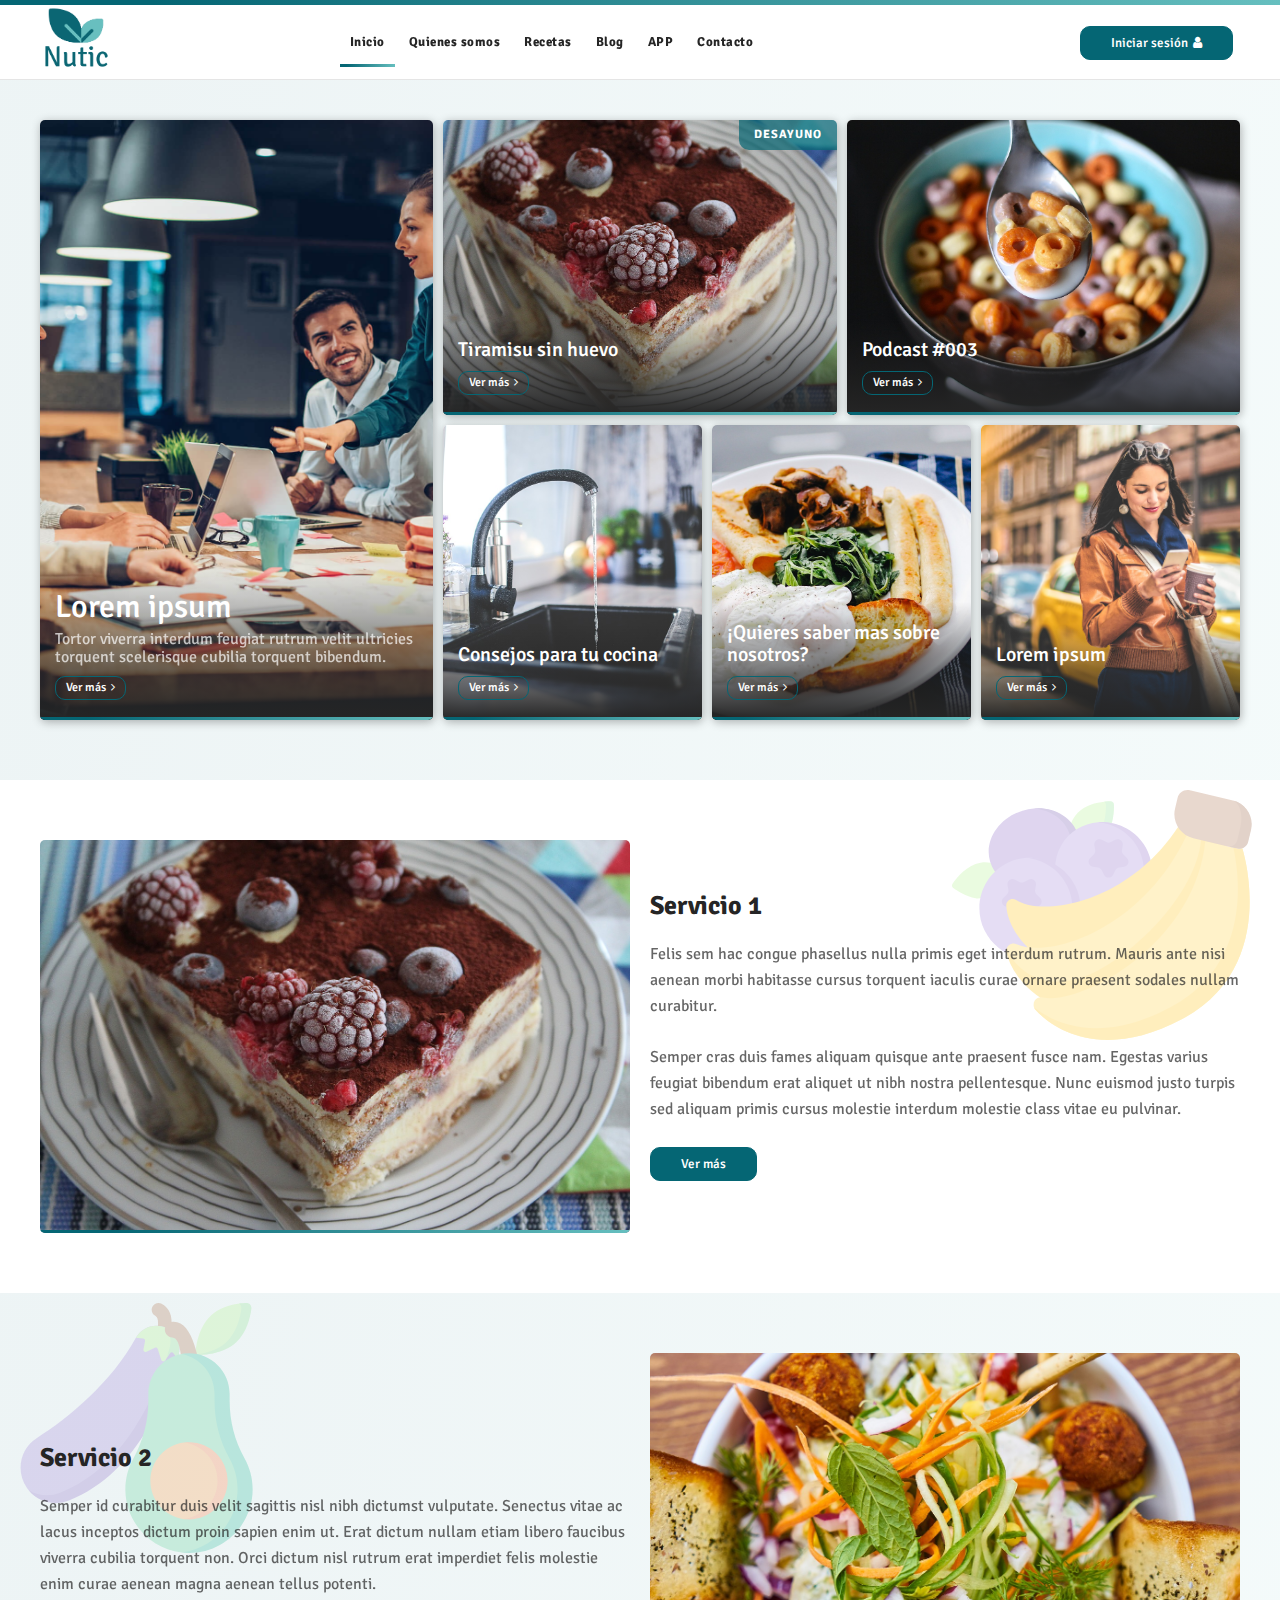
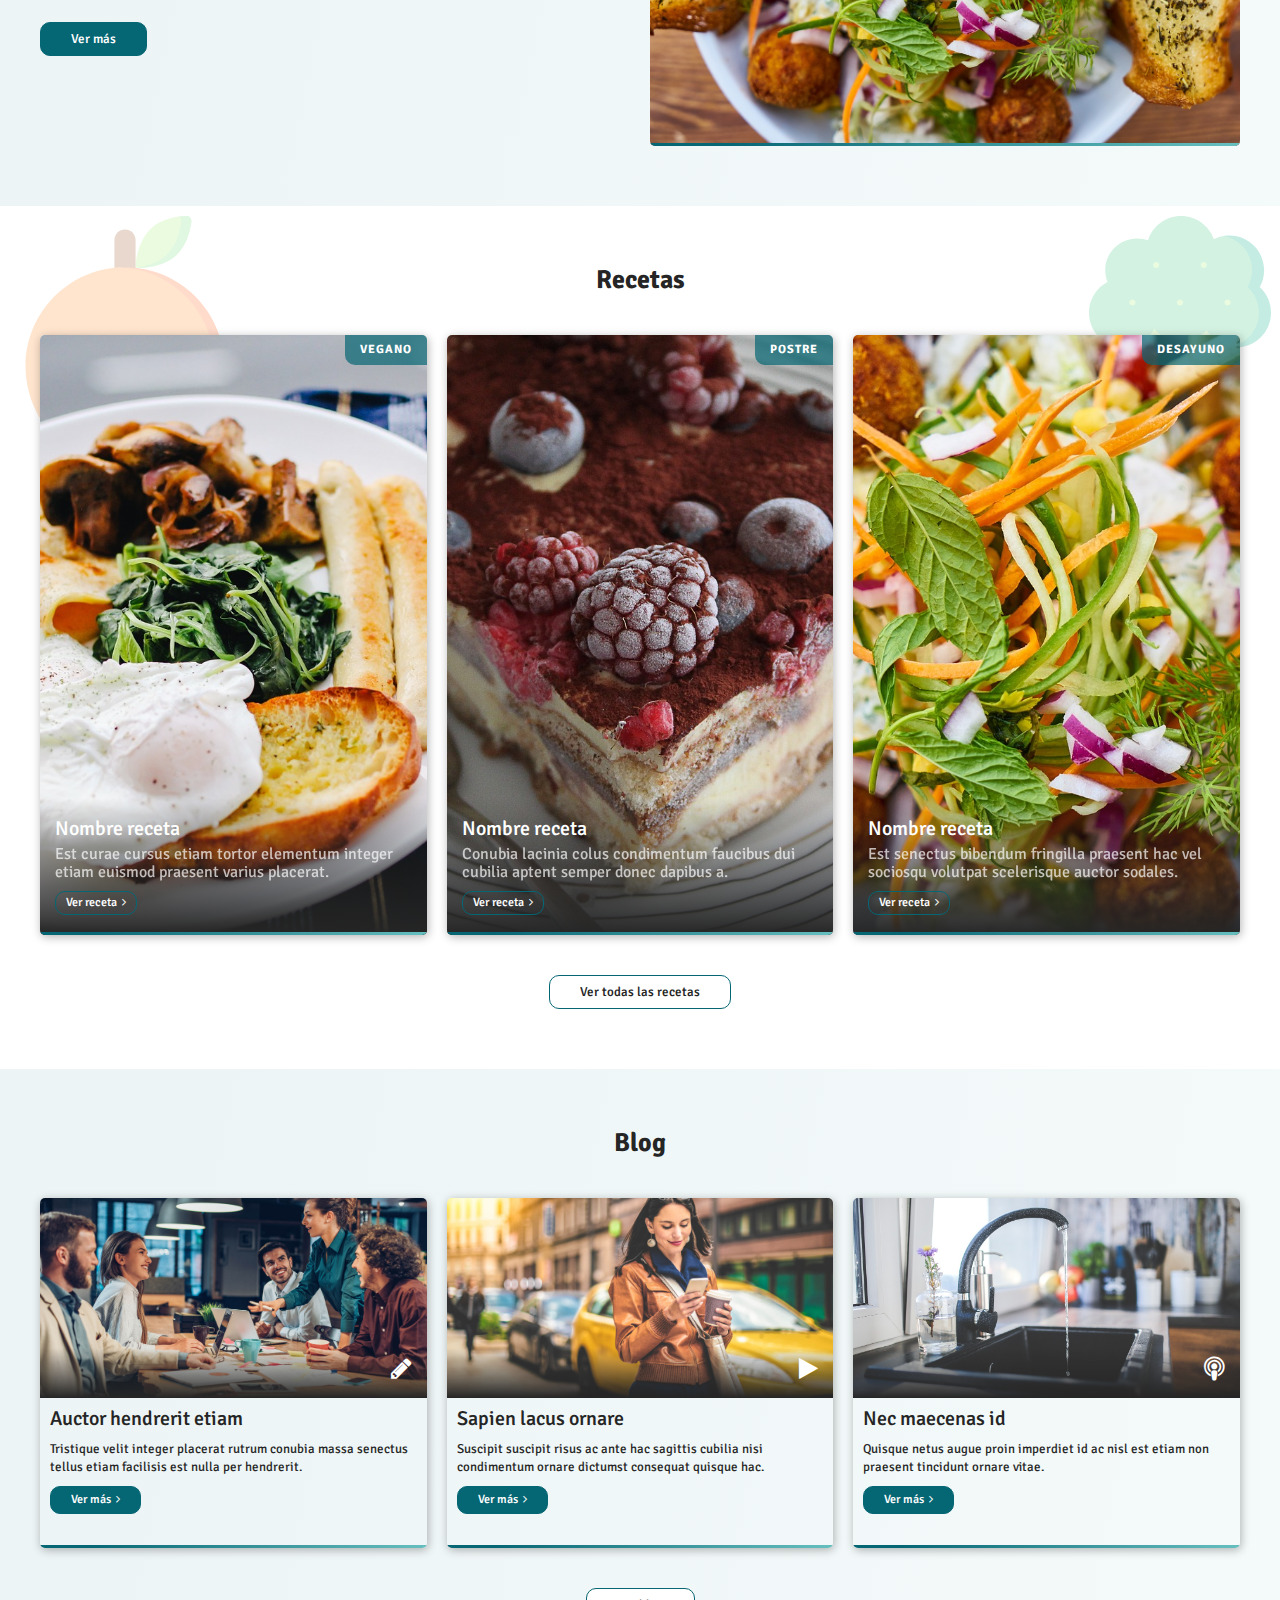
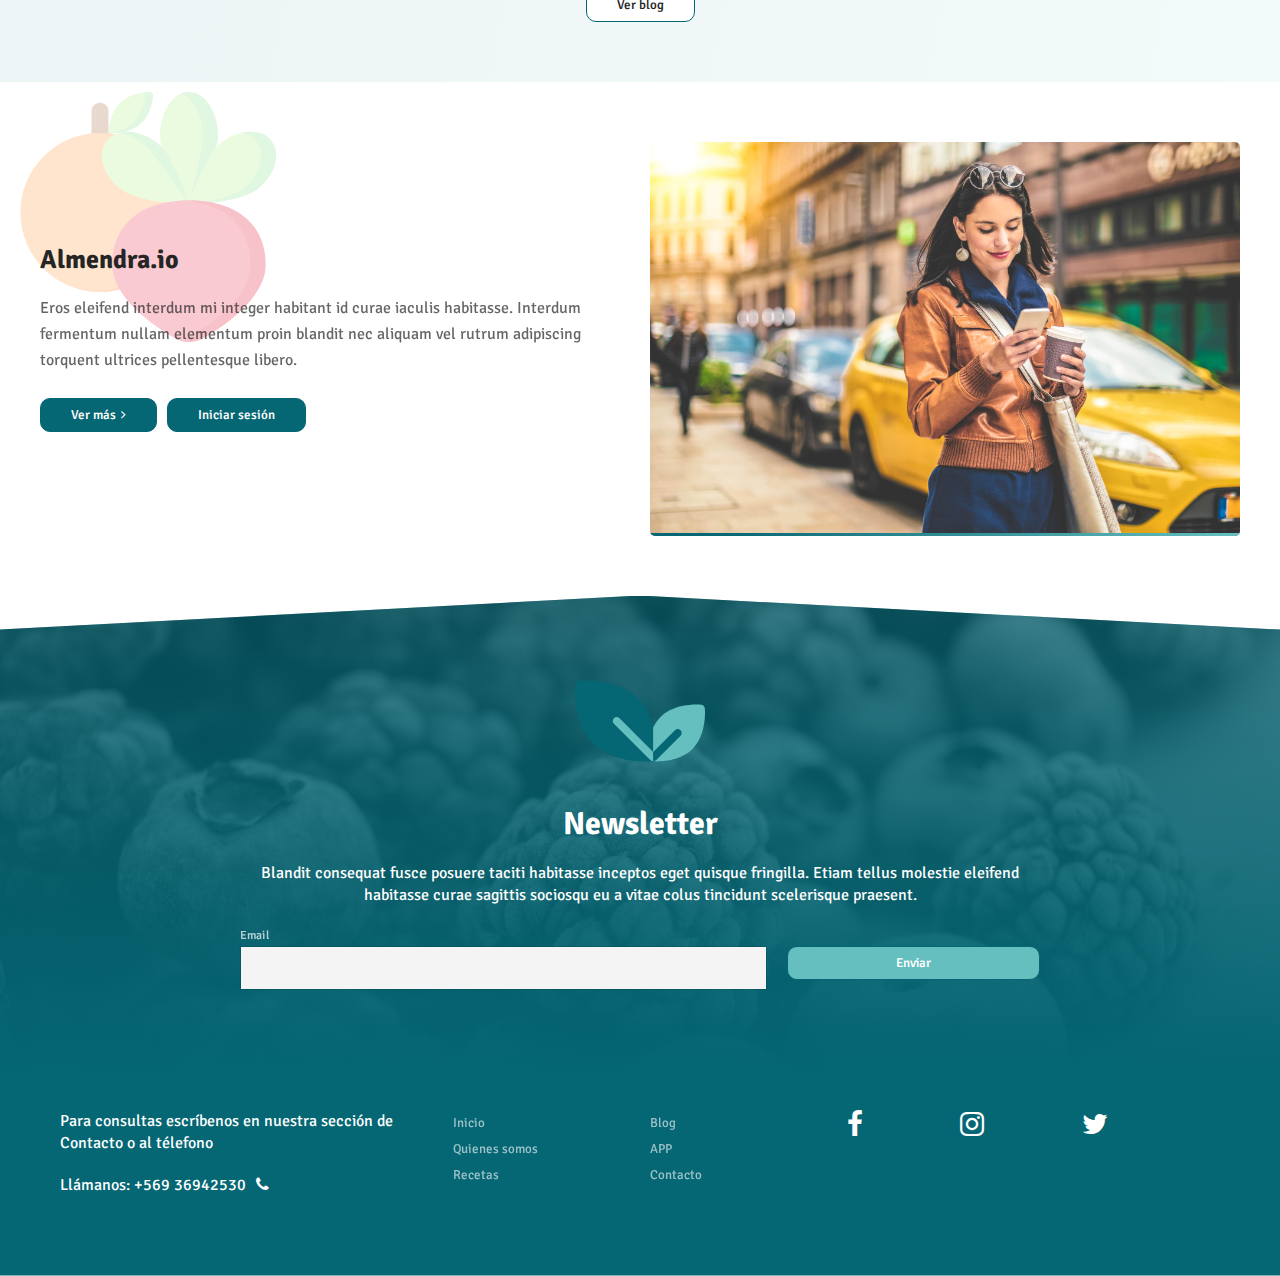
==== commit d0d06cb8: "fix" ====
--- a/index.html
+++ b/index.html
@@ -5,8 +5,8 @@
     <meta charset="UTF-8">
     <link href="img/favicon.png" rel="shortcut icon">
     <meta name="viewport" content="width=device-width, initial-scale=1, maximum-scale=1">
-    <link href="css/main.css?v=47556" rel="stylesheet" type="text/css">
-    <script src="js/main.js?v=47556" type="text/javascript"></script>
+    <link href="css/main.css?v=59209" rel="stylesheet" type="text/css">
+    <script src="js/main.js?v=59209" type="text/javascript"></script>
     <!-- Meta tags facebook-->
     <meta property="og:title" content="#">
     <meta property="og:description" content="#">
@@ -25,7 +25,7 @@
       <div class="header__primary">
         <div class="header__wrap">
           <div class="header__inner">
-            <div class="header__logo"><a href="index.html"><img src="img/icons/logo.svg"></a></div>
+            <div class="header__logo"><a href="index.html"><img src="img/icons/logo.png"></a></div>
             <div class="header__nav">
               <div class="header__nav__bg"></div>
               <div class="header__nav__nav">
@@ -41,10 +41,10 @@
                 <nav>
                   <ul>
                     <li class="current current_menu_item"><a href="index.html">Inicio</a></li>
-                    <li><a href="#">Quienes somos</a></li>
-                    <li><a href="#">Recetas</a></li>
-                    <li><a href="#">Blog</a></li>
-                    <li><a href="#">APP</a></li>
+                    <li><a href="aboutus.html">Quienes somos</a></li>
+                    <li><a href="recipes.html">Recetas</a></li>
+                    <li><a href="blogs.html">Blog</a></li>
+                    <li><a href="app.html">APP</a></li>
                     <li><a href="#">Contacto</a></li>
                   </ul>
                 </nav>
@@ -54,7 +54,7 @@
               <div class="header__item header__item--social"><a href="#" target="_blank"><span class="fa fa-facebook"></span></a></div>
               <div class="header__item header__item--social"><a href="#" target="_blank"><span class="fa fa-instagram"></span></a></div>
               <div class="header__item header__item--social"><a href="#" target="_blank"><span class="fa fa-whatsapp"></span></a></div>
-              <div class="header__item"><a href="socio.html" class="btn">Iniciar sesión<span class="fa fa-user"></span></a></div>
+              <div class="header__item"><a data-modal-login class="btn">Iniciar sesión<span class="fa fa-user"></span></a></div>
               <div class="header__item header__item--ham">
                 <div class="header__ham"><span></span><span></span><span></span></div>
               </div>
@@ -76,7 +76,7 @@
                   <div class="article__grad"></div>
                   <div class="article__content">
                     <h2 class="article__title">Lorem ipsum</h2>
-                    <p class="article__description">Tristique aliquam dapibus varius eu curae nisl ut laoreet class nibh habitasse.
+                    <p class="article__description">Tortor viverra interdum feugiat rutrum velit ultricies torquent scelerisque cubilia torquent bibendum.
                     </p><a href="#" class="btn btn--link">Ver más<span class="fa fa-angle-right"></span></a>
                   </div>
                 </div>
@@ -89,6 +89,7 @@
                     <div class="article__bg">
                       <div class="bg"><img src="img/uploads/3.jpg"></div>
                     </div>
+                    <div class="article__tag">Desayuno</div>
                     <div class="article__body">
                       <div class="article__grad"></div>
                       <div class="article__content">
@@ -168,9 +169,9 @@
               <div class="col-xs-12 col-md-6">
                 <div class="section__body">
                   <h3 class="section__title">Servicio 1</h3>
-                  <p class="section__description">Nam cras litora semper semper class vehicula sem suscipit egestas. Sed tempus suscipit condimentum elementum mi habitasse sollicitudin ac lacus placerat scelerisque proin aliquam nibh.
+                  <p class="section__description">Felis sem hac congue phasellus nulla primis eget interdum rutrum. Mauris ante nisi aenean morbi habitasse cursus torquent iaculis curae ornare praesent sodales nullam curabitur.
                   </p>
-                  <p class="section__description">Tempus metus torquent hendrerit elementum hac quis venenatis blandit cubilia. Rutrum ut tristique egestas fusce praesent risus torquent quisque tristique. Dictum nisi a tincidunt torquent quis tristique adipiscing aenean nisl commodo suscipit cubilia at conubia.
+                  <p class="section__description">Semper cras duis fames aliquam quisque ante praesent fusce nam. Egestas varius feugiat bibendum erat aliquet ut nibh nostra pellentesque. Nunc euismod justo turpis sed aliquam primis cursus molestie interdum molestie class vitae eu pulvinar.
                   </p><a class="btn">Ver más</a>
                 </div>
               </div>
@@ -180,8 +181,8 @@
       </section>
       <section class="section--media section--light">
         <div class="section__eff section__eff--left">
-          <div class="section__eff__img"><img src="img/icons/3.svg"></div>
-          <div class="section__eff__img section__eff__img--2"><img src="img/icons/6.svg"></div>
+          <div class="section__eff__img"><img src="img/icons/6.svg"></div>
+          <div class="section__eff__img section__eff__img--2"><img src="img/icons/3.svg"></div>
         </div>
         <div class="section__wrap">
           <div class="cols">
@@ -192,7 +193,7 @@
               <div class="col-xs-12 col-md-6 col-md-pull-6">
                 <div class="section__body">
                   <h3 class="section__title">Servicio 2</h3>
-                  <p class="section__description">Habitant nullam hendrerit facilisis nulla per laoreet torquent hac tempor. Non primis dictumst conubia taciti pulvinar sollicitudin nam hac tincidunt. Nisl arcu diam a cras netus erat luctus enim potenti. Arcu sociosqu et a orci lobortis porttitor dictumst ornare nibh torquent risus faucibus suscipit curabitur.
+                  <p class="section__description">Semper id curabitur duis velit sagittis nisl nibh dictumst vulputate. Senectus vitae ac lacus inceptos dictum proin sapien enim ut. Erat dictum nullam etiam libero faucibus viverra cubilia torquent non. Orci dictum nisl rutrum erat imperdiet felis molestie enim curae aenean magna aenean tellus potenti.
                   </p><a class="btn">Ver más</a>
                 </div>
               </div>
@@ -201,7 +202,7 @@
         </div>
       </section>
       <section class="section--recipes">
-        <div class="section__eff section__eff--left">
+        <div class="section__eff section__eff--center">
           <div class="section__eff__img"><img src="img/icons/4.svg"></div>
           <div class="section__eff__img section__eff__img--2"><img src="img/icons/7.svg"></div>
         </div>
@@ -216,11 +217,12 @@
                   <div class="article__bg">
                     <div class="bg"><img src="img/uploads/1.jpg"></div>
                   </div>
+                  <div class="article__tag">Vegano		</div>
                   <div class="article__body">
                     <div class="article__grad"></div>
                     <div class="article__content">
                       <h4 class="article__title">Nombre receta</h4>
-                      <p class="article__description">Torquent ante rutrum aliquam laoreet vitae enim orci curabitur erat sem pellentesque.
+                      <p class="article__description">Est curae cursus etiam tortor elementum integer etiam euismod praesent varius placerat.
                       </p><a href="#" class="btn btn--link">Ver receta<span class="fa fa-angle-right"></span></a>
                     </div>
                   </div>
@@ -231,11 +233,12 @@
                   <div class="article__bg">
                     <div class="bg"><img src="img/uploads/3.jpg"></div>
                   </div>
+                  <div class="article__tag">Postre</div>
                   <div class="article__body">
                     <div class="article__grad"></div>
                     <div class="article__content">
                       <h4 class="article__title">Nombre receta</h4>
-                      <p class="article__description">Habitant torquent integer sagittis aenean consequat primis adipiscing fermentum nisl torquent consectetur.
+                      <p class="article__description">Conubia lacinia colus condimentum faucibus dui cubilia aptent semper donec dapibus a.
                       </p><a href="#" class="btn btn--link">Ver receta<span class="fa fa-angle-right"></span></a>
                     </div>
                   </div>
@@ -246,11 +249,12 @@
                   <div class="article__bg">
                     <div class="bg"><img src="img/uploads/4.jpg"></div>
                   </div>
+                  <div class="article__tag">Desayuno</div>
                   <div class="article__body">
                     <div class="article__grad"></div>
                     <div class="article__content">
                       <h4 class="article__title">Nombre receta</h4>
-                      <p class="article__description">Gravida diam mollis eros nostra velit aenean curabitur per hac phasellus felis.
+                      <p class="article__description">Est senectus bibendum fringilla praesent hac vel sociosqu volutpat scelerisque auctor sodales.
                       </p><a href="#" class="btn btn--link">Ver receta<span class="fa fa-angle-right"></span></a>
                     </div>
                   </div>
@@ -275,9 +279,9 @@
                     <div class="bg"><img src="img/uploads/5.jpg"></div>
                   </div>
                   <div class="article__body">
-                    <h4 class="article__title">Tempor ac lacus
+                    <h4 class="article__title">Auctor hendrerit etiam
                     </h4>
-                    <p class="article__description">Litora cubilia aliquam ac hac velit tortor diam neque taciti consectetur habitasse nostra hac vehicula.
+                    <p class="article__description">Tristique velit integer placerat rutrum conubia massa senectus tellus etiam facilisis est nulla per hendrerit.
                     </p><a href="#" class="btn btn--sm">Ver más<span class="fa fa-angle-right"></span></a>
                   </div>
                 </article>
@@ -289,9 +293,9 @@
                     <div class="bg"><img src="img/uploads/6.jpg"></div>
                   </div>
                   <div class="article__body">
-                    <h4 class="article__title">Faucibus enim scelerisque
+                    <h4 class="article__title">Sapien lacus ornare
                     </h4>
-                    <p class="article__description">Proin habitasse magna malesuada enim est volutpat venenatis tellus hendrerit quisque convallis fusce primis praesent.
+                    <p class="article__description">Suscipit suscipit risus ac ante hac sagittis cubilia nisi condimentum ornare dictumst consequat quisque hac.
                     </p><a href="#" class="btn btn--sm">Ver más<span class="fa fa-angle-right"></span></a>
                   </div>
                 </article>
@@ -303,9 +307,9 @@
                     <div class="bg"><img src="img/uploads/7.jpg"></div>
                   </div>
                   <div class="article__body">
-                    <h4 class="article__title">Morbi elementum class
+                    <h4 class="article__title">Nec maecenas id
                     </h4>
-                    <p class="article__description">Nibh laoreet posuere nisl ultricies mattis leo dictum bibendum curae aliquam rhoncus leo congue nisi.
+                    <p class="article__description">Quisque netus augue proin imperdiet id ac nisl est etiam non praesent tincidunt ornare vitae.
                     </p><a href="#" class="btn btn--sm">Ver más<span class="fa fa-angle-right"></span></a>
                   </div>
                 </article>
@@ -317,8 +321,8 @@
       </section>
       <section class="section--media">
         <div class="section__eff section__eff--left">
-          <div class="section__eff__img"><img src="img/icons/5.svg"></div>
-          <div class="section__eff__img section__eff__img--2"><img src="img/icons/7.svg"></div>
+          <div class="section__eff__img"><img src="img/icons/7.svg"></div>
+          <div class="section__eff__img section__eff__img--2"><img src="img/icons/5.svg"></div>
         </div>
         <div class="section__wrap">
           <div class="cols">
@@ -326,7 +330,7 @@
               <div class="col-xs-12 col-md-6">
                 <div class="section__body">
                   <h3 class="section__title">Almendra.io</h3>
-                  <p class="section__description">Aliquam colus quisque himenaeos orci fames mattis pellentesque imperdiet imperdiet. Lacinia tincidunt pretium habitant quisque iaculis netus malesuada aenean mattis lacus purus curae malesuada odio.
+                  <p class="section__description">Eros eleifend interdum mi integer habitant id curae iaculis habitasse. Interdum fermentum nullam elementum proin blandit nec aliquam vel rutrum adipiscing torquent ultrices pellentesque libero.
                   </p><a class="btn">Ver más<span class="fa fa-angle-right"></span></a><a class="btn">Iniciar sesión</a>
                 </div>
               </div>
@@ -337,6 +341,18 @@
           </div>
         </div>
       </section>
+      <div class="modal modal--login">
+        <div class="modal__back"></div>
+        <div class="modal__front">
+          <div class="modal__box">
+            <div class="modal__close"><span class="fa fa-close"></span></div>
+            <div class="modal__content">
+              <h4 class="modal__title">Para iniciar sesión, selecciona tu perfil</h4>
+              <div class="modal__option"><a href="https://pacientes.almendra.io/login" target="_blank" class="btn">Paciente</a><a href="https://nutic.almendra.io/inicio" target="_blank" class="btn">Nutricionista</a></div>
+            </div>
+          </div>
+        </div>
+      </div>
     </div>
     <footer>
       <div class="footer__bg">
@@ -347,7 +363,7 @@
           <div class="footer__logo"><img src="img/icons/logo.svg"></div>
           <div class="footer__body">
             <h3 class="h2 footer__title">Newsletter</h3>
-            <p class="footer__description">Odio neque litora curabitur himenaeos scelerisque sollicitudin molestie lacus donec. Condimentum duis nunc nullam etiam aliquam malesuada maecenas posuere sed eget sociosqu nisi enim et.
+            <p class="footer__description">Blandit consequat fusce posuere taciti habitasse inceptos eget quisque fringilla. Etiam tellus molestie eleifend habitasse curae sagittis sociosqu eu a vitae colus tincidunt scelerisque praesent.
             </p>
             <div class="footer__form">
               <form>
--- a/css/main.css
+++ b/css/main.css
@@ -1,4 +1,4 @@
-.clearfix:after,.clearfix:before{content:" ";display:table}.clearfix:after{clear:both}.pull-right{float:right!important}.pull-left{float:left!important}.hide{display:none!important}.show{display:block!important}.invisible{visibility:hidden}.hidden{display:none!important}.affix{position:fixed}*{margin:0;padding:0;border:0;outline:0;-moz-box-sizing:border-box;box-sizing:border-box}body{-webkit-font-smoothing:antialiased;background:#fff}body,button,input,select,textarea{font-family:'Signika',sans-serif;font-size:16px;line-height:22px;color:#000}a,button,input,select,textarea{transition:.2s ease}a{color:#056674;text-decoration:none}a.a-classic{text-decoration:underline}a:hover,button:hover,input[type=checkbox]:hover,input[type=radio]:hover,label:hover,select:hover{cursor:pointer}.h1,.h2,.h3,.h4,.h5,h1,h2,h3,h4,h5{margin-bottom:20px;font-family:'Signika',sans-serif;font-weight:700}.cols>div,.content blockquote,.content h1,.content h2,.content h3,.content h4,.content iframe,.content ol,.content p,.content pre,.content table,.content ul,p{margin-bottom:20px}.h1,h1{font-size:32px;line-height:36px}@media (min-width:960px){.h1,h1{font-size:50px;line-height:56px}}.h2,h2{font-size:26px;line-height:29px}@media (min-width:720px){.h2,h2{font-size:32px;line-height:36px}}.h3,h3{font-size:20px;line-height:22px}@media (min-width:480px){.h3,h3{font-size:26px;line-height:29px}}.h4,h4{font-size:16px;line-height:22px}@media (min-width:480px){.h4,h4{font-size:20px;line-height:22px}}.h5,h5{font-size:14px;line-height:16px}ol,ul{list-style-type:none}img{width:auto;height:auto;margin:0 auto}img,svg{display:block;max-width:100%}.col-lg-1,.col-lg-10,.col-lg-11,.col-lg-12,.col-lg-2,.col-lg-3,.col-lg-4,.col-lg-5,.col-lg-6,.col-lg-7,.col-lg-8,.col-lg-9,.col-md-1,.col-md-10,.col-md-11,.col-md-12,.col-md-2,.col-md-3,.col-md-4,.col-md-5,.col-md-6,.col-md-7,.col-md-8,.col-md-9,.col-sm-1,.col-sm-10,.col-sm-11,.col-sm-12,.col-sm-2,.col-sm-3,.col-sm-4,.col-sm-5,.col-sm-6,.col-sm-7,.col-sm-8,.col-sm-9,.col-xs-1,.col-xs-10,.col-xs-11,.col-xs-12,.col-xs-2,.col-xs-3,.col-xs-4,.col-xs-5,.col-xs-6,.col-xs-7,.col-xs-8,.col-xs-9{position:relative;min-height:1px;padding-left:10px;padding-right:10px}.cols,.row{margin-left:-10px;margin-right:-10px}.row:after,.row:before{content:" ";display:table}.row:after{clear:both}.cols.cols--0:after,.cols.cols--0:before,.cols:after,.cols:before{content:" ";display:table}.cols.cols--0:after,.cols:after{clear:both}.cols>div{-moz-box-sizing:border-box;box-sizing:border-box}.cols:last-child{margin-bottom:-20px}.cols.cols--0{margin-left:0;margin-right:0}.cols.cols--0>div{padding-left:0;padding-right:0;margin-bottom:0}.cols.cols--0:last-child{margin-bottom:0}.cols.cols--sm{margin-left:-5px;margin-right:-5px}.cols.cols--sm:after,.cols.cols--sm:before{content:" ";display:table}.cols.cols--sm:after{clear:both}.cols.cols--sm>div{padding-left:5px;padding-right:5px;margin-bottom:10px}.cols.cols--sm:last-child{margin-bottom:-10px}@media (max-width:480px){.cols.cols--scroll{overflow:auto;-webkit-overflow-scrolling:touch;white-space:nowrap;margin:0 -20px -20px;padding:0 20px 20px}.cols.cols--scroll>div{display:inline-block;vertical-align:top;white-space:normal;margin:0;padding:0 5px 0 0}.cols.cols--scroll>div:last-child{margin-right:15px}}@media (max-width:720px){.cols.cols--min{margin-left:-5px;margin-right:-5px}.cols.cols--min:after,.cols.cols--min:before{content:" ";display:table}.cols.cols--min:after{clear:both}.cols.cols--min>div{padding-left:5px;padding-right:5px;margin-bottom:10px}.cols.cols--min:last-child{margin-bottom:-10px}}@media (min-width:960px){.cols.cols--md{margin-left:-20px;margin-right:-20px}.cols.cols--md:after,.cols.cols--md:before{content:" ";display:table}.cols.cols--md:after{clear:both}.cols.cols--md>div{padding-left:20px;padding-right:20px;margin-bottom:40px}.cols.cols--md:last-child{margin-bottom:-40px}}.cols .col-xs-p20{width:20%;float:left}@media (min-width:480px){.cols .col-sm-p20{width:20%;float:left}}@media (min-width:720px){.cols .col-md-p20{width:20%;float:left}}@media (min-width:960px){.cols .col-lg-p20{width:20%;float:left}}.cols .col-xs-p12{width:12.5%;float:left}@media (min-width:480px){.cols .col-sm-p12{width:12.5%;float:left}}@media (min-width:720px){.cols .col-md-p12{width:12.5%;float:left}}@media (min-width:960px){.cols .col-lg-p12{width:12.5%;float:left}}.col-xs-1,.col-xs-10,.col-xs-11,.col-xs-12,.col-xs-2,.col-xs-3,.col-xs-4,.col-xs-5,.col-xs-6,.col-xs-7,.col-xs-8,.col-xs-9{float:left}.col-xs-12,footer .footer__banner .footer__body .footer__form .form__button .btn{width:100%}.col-xs-11{width:91.66666666666666%}.col-xs-10{width:83.33333333333334%}.col-xs-9{width:75%}.col-xs-8{width:66.66666666666666%}.col-xs-7{width:58.333333333333336%}.col-xs-6{width:50%}.col-xs-5{width:41.66666666666667%}.col-xs-4{width:33.33333333333333%}.col-xs-3{width:25%}.col-xs-2{width:16.666666666666664%}.col-xs-1{width:8.333333333333332%}.col-xs-pull-12{right:100%}.col-xs-pull-11{right:91.66666666666666%}.col-xs-pull-10{right:83.33333333333334%}.col-xs-pull-9{right:75%}.col-xs-pull-8{right:66.66666666666666%}.col-xs-pull-7{right:58.333333333333336%}.col-xs-pull-6{right:50%}.col-xs-pull-5{right:41.66666666666667%}.col-xs-pull-4{right:33.33333333333333%}.col-xs-pull-3{right:25%}.col-xs-pull-2{right:16.666666666666664%}.col-xs-pull-1{right:8.333333333333332%}.col-xs-pull-0{right:auto}.col-xs-push-12{left:100%}.col-xs-push-11{left:91.66666666666666%}.col-xs-push-10{left:83.33333333333334%}.col-xs-push-9{left:75%}.col-xs-push-8{left:66.66666666666666%}.col-xs-push-7{left:58.333333333333336%}.col-xs-push-6{left:50%}.col-xs-push-5{left:41.66666666666667%}.col-xs-push-4{left:33.33333333333333%}.col-xs-push-3{left:25%}.col-xs-push-2{left:16.666666666666664%}.col-xs-push-1{left:8.333333333333332%}.col-xs-push-0{left:auto}.col-xs-offset-12{margin-left:100%}.col-xs-offset-11{margin-left:91.66666666666666%}.col-xs-offset-10{margin-left:83.33333333333334%}.col-xs-offset-9{margin-left:75%}.col-xs-offset-8{margin-left:66.66666666666666%}.col-xs-offset-7{margin-left:58.333333333333336%}.col-xs-offset-6{margin-left:50%}.col-xs-offset-5{margin-left:41.66666666666667%}.col-xs-offset-4{margin-left:33.33333333333333%}.col-xs-offset-3{margin-left:25%}.col-xs-offset-2{margin-left:16.666666666666664%}.col-xs-offset-1{margin-left:8.333333333333332%}.col-xs-offset-0,.content ul{margin-left:0}@media (min-width:480px){.col-sm-1,.col-sm-10,.col-sm-11,.col-sm-12,.col-sm-2,.col-sm-3,.col-sm-4,.col-sm-5,.col-sm-6,.col-sm-7,.col-sm-8,.col-sm-9{float:left}.col-sm-12{width:100%}.col-sm-11{width:91.66666666666666%}.col-sm-10{width:83.33333333333334%}.col-sm-9{width:75%}.col-sm-8{width:66.66666666666666%}.col-sm-7{width:58.333333333333336%}.col-sm-6{width:50%}.col-sm-5{width:41.66666666666667%}.col-sm-4{width:33.33333333333333%}.col-sm-3{width:25%}.col-sm-2{width:16.666666666666664%}.col-sm-1{width:8.333333333333332%}.col-sm-pull-12{right:100%}.col-sm-pull-11{right:91.66666666666666%}.col-sm-pull-10{right:83.33333333333334%}.col-sm-pull-9{right:75%}.col-sm-pull-8{right:66.66666666666666%}.col-sm-pull-7{right:58.333333333333336%}.col-sm-pull-6{right:50%}.col-sm-pull-5{right:41.66666666666667%}.col-sm-pull-4{right:33.33333333333333%}.col-sm-pull-3{right:25%}.col-sm-pull-2{right:16.666666666666664%}.col-sm-pull-1{right:8.333333333333332%}.col-sm-pull-0{right:auto}.col-sm-push-12{left:100%}.col-sm-push-11{left:91.66666666666666%}.col-sm-push-10{left:83.33333333333334%}.col-sm-push-9{left:75%}.col-sm-push-8{left:66.66666666666666%}.col-sm-push-7{left:58.333333333333336%}.col-sm-push-6{left:50%}.col-sm-push-5{left:41.66666666666667%}.col-sm-push-4{left:33.33333333333333%}.col-sm-push-3{left:25%}.col-sm-push-2{left:16.666666666666664%}.col-sm-push-1{left:8.333333333333332%}.col-sm-push-0{left:auto}.col-sm-offset-12{margin-left:100%}.col-sm-offset-11{margin-left:91.66666666666666%}.col-sm-offset-10{margin-left:83.33333333333334%}.col-sm-offset-9{margin-left:75%}.col-sm-offset-8{margin-left:66.66666666666666%}.col-sm-offset-7{margin-left:58.333333333333336%}.col-sm-offset-6{margin-left:50%}.col-sm-offset-5{margin-left:41.66666666666667%}.col-sm-offset-4{margin-left:33.33333333333333%}.col-sm-offset-3{margin-left:25%}.col-sm-offset-2{margin-left:16.666666666666664%}.col-sm-offset-1{margin-left:8.333333333333332%}.col-sm-offset-0{margin-left:0}}@media (min-width:720px){.col-md-1,.col-md-10,.col-md-11,.col-md-12,.col-md-2,.col-md-3,.col-md-4,.col-md-5,.col-md-6,.col-md-7,.col-md-8,.col-md-9{float:left}.col-md-12{width:100%}.col-md-11{width:91.66666666666666%}.col-md-10{width:83.33333333333334%}.col-md-9{width:75%}.col-md-8{width:66.66666666666666%}.col-md-7{width:58.333333333333336%}.col-md-6{width:50%}.col-md-5{width:41.66666666666667%}.col-md-4{width:33.33333333333333%}.col-md-3{width:25%}.col-md-2{width:16.666666666666664%}.col-md-1{width:8.333333333333332%}.col-md-pull-12{right:100%}.col-md-pull-11{right:91.66666666666666%}.col-md-pull-10{right:83.33333333333334%}.col-md-pull-9{right:75%}.col-md-pull-8{right:66.66666666666666%}.col-md-pull-7{right:58.333333333333336%}.col-md-pull-6{right:50%}.col-md-pull-5{right:41.66666666666667%}.col-md-pull-4{right:33.33333333333333%}.col-md-pull-3{right:25%}.col-md-pull-2{right:16.666666666666664%}.col-md-pull-1{right:8.333333333333332%}.col-md-pull-0{right:auto}.col-md-push-12{left:100%}.col-md-push-11{left:91.66666666666666%}.col-md-push-10{left:83.33333333333334%}.col-md-push-9{left:75%}.col-md-push-8{left:66.66666666666666%}.col-md-push-7{left:58.333333333333336%}.col-md-push-6{left:50%}.col-md-push-5{left:41.66666666666667%}.col-md-push-4{left:33.33333333333333%}.col-md-push-3{left:25%}.col-md-push-2{left:16.666666666666664%}.col-md-push-1{left:8.333333333333332%}.col-md-push-0{left:auto}.col-md-offset-12{margin-left:100%}.col-md-offset-11{margin-left:91.66666666666666%}.col-md-offset-10{margin-left:83.33333333333334%}.col-md-offset-9{margin-left:75%}.col-md-offset-8{margin-left:66.66666666666666%}.col-md-offset-7{margin-left:58.333333333333336%}.col-md-offset-6{margin-left:50%}.col-md-offset-5{margin-left:41.66666666666667%}.col-md-offset-4{margin-left:33.33333333333333%}.col-md-offset-3{margin-left:25%}.col-md-offset-2{margin-left:16.666666666666664%}.col-md-offset-1{margin-left:8.333333333333332%}.col-md-offset-0{margin-left:0}}@media (min-width:960px){.col-lg-1,.col-lg-10,.col-lg-11,.col-lg-12,.col-lg-2,.col-lg-3,.col-lg-4,.col-lg-5,.col-lg-6,.col-lg-7,.col-lg-8,.col-lg-9{float:left}.col-lg-12{width:100%}.col-lg-11{width:91.66666666666666%}.col-lg-10{width:83.33333333333334%}.col-lg-9{width:75%}.col-lg-8{width:66.66666666666666%}.col-lg-7{width:58.333333333333336%}.col-lg-6{width:50%}.col-lg-5{width:41.66666666666667%}.col-lg-4{width:33.33333333333333%}.col-lg-3{width:25%}.col-lg-2{width:16.666666666666664%}.col-lg-1{width:8.333333333333332%}.col-lg-pull-12{right:100%}.col-lg-pull-11{right:91.66666666666666%}.col-lg-pull-10{right:83.33333333333334%}.col-lg-pull-9{right:75%}.col-lg-pull-8{right:66.66666666666666%}.col-lg-pull-7{right:58.333333333333336%}.col-lg-pull-6{right:50%}.col-lg-pull-5{right:41.66666666666667%}.col-lg-pull-4{right:33.33333333333333%}.col-lg-pull-3{right:25%}.col-lg-pull-2{right:16.666666666666664%}.col-lg-pull-1{right:8.333333333333332%}.col-lg-pull-0{right:auto}.col-lg-push-12{left:100%}.col-lg-push-11{left:91.66666666666666%}.col-lg-push-10{left:83.33333333333334%}.col-lg-push-9{left:75%}.col-lg-push-8{left:66.66666666666666%}.col-lg-push-7{left:58.333333333333336%}.col-lg-push-6{left:50%}.col-lg-push-5{left:41.66666666666667%}.col-lg-push-4{left:33.33333333333333%}.col-lg-push-3{left:25%}.col-lg-push-2{left:16.666666666666664%}.col-lg-push-1{left:8.333333333333332%}.col-lg-push-0{left:auto}.col-lg-offset-12{margin-left:100%}.col-lg-offset-11{margin-left:91.66666666666666%}.col-lg-offset-10{margin-left:83.33333333333334%}.col-lg-offset-9{margin-left:75%}.col-lg-offset-8{margin-left:66.66666666666666%}.col-lg-offset-7{margin-left:58.333333333333336%}.col-lg-offset-6{margin-left:50%}.col-lg-offset-5{margin-left:41.66666666666667%}.col-lg-offset-4{margin-left:33.33333333333333%}.col-lg-offset-3{margin-left:25%}.col-lg-offset-2{margin-left:16.666666666666664%}.col-lg-offset-1{margin-left:8.333333333333332%}.col-lg-offset-0{margin-left:0}}@-webkit-keyframes fadeIn{0%{opacity:0}}@keyframes fadeIn{0%{opacity:0}}@-webkit-keyframes fadeOut{to{opacity:0}}@keyframes fadeOut{to{opacity:0}}@-webkit-keyframes slideUp{0%{-webkit-transform:translateY(100%);transform:translateY(100%)}}@keyframes slideUp{0%{-webkit-transform:translateY(100%);transform:translateY(100%)}}@-webkit-keyframes slideFadeUp{0%{-webkit-transform:translateY(20px);transform:translateY(20px);opacity:0}}@keyframes slideFadeUp{0%{-webkit-transform:translateY(20px);transform:translateY(20px);opacity:0}}@-webkit-keyframes slideUpOut{to{-webkit-transform:translateY(-100%);transform:translateY(-100%)}}@keyframes slideUpOut{to{-webkit-transform:translateY(-100%);transform:translateY(-100%)}}@-webkit-keyframes slideDown{0%{-webkit-transform:translateY(-100%);transform:translateY(-100%)}}@keyframes slideDown{0%{-webkit-transform:translateY(-100%);transform:translateY(-100%)}}@-webkit-keyframes slideFadeDown{0%{-webkit-transform:translateY(-20px);transform:translateY(-20px);opacity:0}}@keyframes slideFadeDown{0%{-webkit-transform:translateY(-20px);transform:translateY(-20px);opacity:0}}@-webkit-keyframes slideDownOut{to{-webkit-transform:translateY(100%);transform:translateY(100%)}}@keyframes slideDownOut{to{-webkit-transform:translateY(100%);transform:translateY(100%)}}@-webkit-keyframes slideLeft{0%{-webkit-transform:translateX(100%);transform:translateX(100%)}}@keyframes slideLeft{0%{-webkit-transform:translateX(100%);transform:translateX(100%)}}@-webkit-keyframes slideFadeLeft{0%{-webkit-transform:translateX(20px);transform:translateX(20px);opacity:0}}@keyframes slideFadeLeft{0%{-webkit-transform:translateX(20px);transform:translateX(20px);opacity:0}}@-webkit-keyframes slideLeftOut{to{-webkit-transform:translateX(-100%);transform:translateX(-100%)}}@keyframes slideLeftOut{to{-webkit-transform:translateX(-100%);transform:translateX(-100%)}}@-webkit-keyframes slideRight{0%{-webkit-transform:translateX(-100%);transform:translateX(-100%)}}@keyframes slideRight{0%{-webkit-transform:translateX(-100%);transform:translateX(-100%)}}@-webkit-keyframes slideFadeRight{0%{-webkit-transform:translateX(-20px);transform:translateX(-20px);opacity:0}}@keyframes slideFadeRight{0%{-webkit-transform:translateX(-20px);transform:translateX(-20px);opacity:0}}@-webkit-keyframes slideRightOut{to{-webkit-transform:translateX(100%);transform:translateX(100%)}}@keyframes slideRightOut{to{-webkit-transform:translateX(100%);transform:translateX(100%)}}@-webkit-keyframes scaleIn{0%{-webkit-transform:scale(0);transform:scale(0)}}@keyframes scaleIn{0%{-webkit-transform:scale(0);transform:scale(0)}}@-webkit-keyframes scaleFadeIn{0%{-webkit-transform:scale(1.2);transform:scale(1.2);opacity:0}}@keyframes scaleFadeIn{0%{-webkit-transform:scale(1.2);transform:scale(1.2);opacity:0}}@-webkit-keyframes scaleOut{to{-webkit-transform:scale(0);transform:scale(0)}}@keyframes scaleOut{to{-webkit-transform:scale(0);transform:scale(0)}}@-webkit-keyframes scaleFadeOut{to{-webkit-transform:scale(.8);transform:scale(.8);opacity:0}}@keyframes scaleFadeOut{to{-webkit-transform:scale(.8);transform:scale(.8);opacity:0}}@-webkit-keyframes translateBg{0%{-webkit-transform:translateY(-10%);transform:translateY(-10%)}}@keyframes translateBg{0%{-webkit-transform:translateY(-10%);transform:translateY(-10%)}}@-webkit-keyframes heightMd{0%{max-height:0;overflow:hidden}to{max-height:500px;overflow:hidden}}@keyframes heightMd{0%{max-height:0;overflow:hidden}to{max-height:500px;overflow:hidden}}@-webkit-keyframes bgIn{0%{-webkit-transform:translateY(-10%);transform:translateY(-10%)}}@keyframes bgIn{0%{-webkit-transform:translateY(-10%);transform:translateY(-10%)}}article{position:relative;overflow:hidden;color:#252525;box-shadow:1px 2px 10px rgba(0,0,0,.3);border-radius:5px}article a:after{content:"";z-index:2}article .article__bg,article a:after{position:absolute;top:0;left:0;width:100%;height:100%}article .article__title{font-weight:500;margin-bottom:10px}article .article__description{margin-bottom:10px;font-size:13px;line-height:18px}.content blockquote:last-child,.content h1:last-child,.content h2:last-child,.content h3:last-child,.content h4:last-child,.content iframe:last-child,.content ol:last-child,.content p:last-child,.content pre:last-child,.content table:last-child,.content ul:last-child,article .article__description:last-child{margin-bottom:0}article .article__content p{font-size:16px;opacity:.7}article.article--box,article.article--recipe{height:600px;background-color:#fff}article.article--box.article--box--min,article.article--recipe.article--box--min{height:295px}.form__considerations p,article.article--box.article--box--min .article__body .article__title,article.article--recipe.article--box--min .article__body .article__title{margin-bottom:10px}article.article--box .article__body,article.article--recipe .article__body{position:absolute;bottom:0;left:0;width:100%;padding:20px 15px;color:#fff;transition:.5s;z-index:2}article.article--box .article__body:before,article.article--recipe .article__body:before{content:'';position:absolute;left:0;bottom:0;width:100%;background:#056674;background:linear-gradient(101deg,#056674 12%,#66bfbf 100%);height:3px;z-index:2}article.article--box .article__body .article__title,article.article--recipe .article__body .article__title{margin-bottom:5px}article.article--box .article__body .article__grad,article.article--recipe .article__body .article__grad{position:absolute;top:0;left:0;width:100%;height:100%;bottom:-1px;background:#252525;background:linear-gradient(0deg,#252525,transparent);transition:.5s}article.article--box .article__body .article__content,article.article--recipe .article__body .article__content{position:relative;z-index:2}article.article--box .article__bg,article.article--recipe .article__bg,footer .footer__links ul li a:hover,footer .footer__links.footer__links--secondary a:hover,header .header__right .header__item .header__item__nav ul li a:hover{opacity:1}article.article--box .article__bg .bg,article.article--recipe .article__bg .bg{transition:.5s}article.article--box:hover .bg,article.article--recipe:hover .bg{-webkit-transform:scale(1.05);transform:scale(1.05)}article.article--blog .article__bg{position:relative;height:200px}article.article--blog .article__bg:after{content:'';position:absolute;left:0;width:100%;bottom:-1px;background:#252525;background:linear-gradient(0deg,#252525,transparent);height:50px;top:150px}article.article--blog .article__tag{position:absolute;bottom:0;right:0;z-index:2;padding:15px;color:#fff}article.article--blog .article__tag span{font-size:24px}article.article--blog .article__body{position:relative;padding:10px;min-height:150px}article.article--blog .article__body:before{content:'';position:absolute;left:0;bottom:0;width:100%;background:#056674;background:linear-gradient(101deg,#056674 12%,#66bfbf 100%);height:3px;z-index:2}.bg{position:absolute;top:0;left:0;width:100%;height:100%;background:center center no-repeat;background-size:cover;opacity:0;display:block}.bg.bg-loaded{-webkit-animation:fadeIn 1s ease both;animation:fadeIn 1s ease both;opacity:1}.bg img{display:none}.btn{text-decoration:none;border:1px solid #056674;display:inline-block;padding:5px 30px;border-radius:10px;vertical-align:middle;line-height:22px;font-size:13px;font-weight:500;transition:.2s ease;text-align:center;position:relative}.btn,.btn.btn--link:hover,.btn:hover{background-color:#056674;color:#fff}.btn.btn--white{background-color:#fff;color:#056674!important}.btn.btn--white:after{background-color:#252525}.btn.btn--secondary{background-color:#66bfbf}.btn.btn--transparent-border{border-color:#056674;color:#252525;background-color:#fff}.btn.btn--sm{padding:2px 20px;font-size:12px}.btn.btn--link{padding:0 10px;background-color:transparent;font-size:12px;color:#fff}.btn,.btn.btn--link:hover{cursor:pointer}.btn .fa,header .header__right .header__item span{margin-left:5px}.carousel .carousel-thumbnails .carousel-thumbnail .bar{position:absolute;top:0;left:0;width:0%;height:0;background:#252525;transition:.1s ease;display:none}.carousel .carousel-thumbnails .carousel-thumbnail:hover{cursor:pointer}.carousel .carousel-thumbnails .carousel-thumbnail.current .bar{display:block;height:4px}.carousel .carousel-contents .carousel-content{display:none}.carousel .carousel-contents .carousel-content.out{display:block;-webkit-animation:fadeOut .2s ease both;animation:fadeOut .2s ease both}.carousel .carousel-contents .carousel-content.current{display:block;-webkit-animation:fadeIn .4s .2s ease backwards;animation:fadeIn .4s .2s ease backwards}.content{line-height:26px;color:#414141}.content h1,.content h2,.content h3,.content h4,.content h5{padding-top:10px}.content h1:first-child,.content h2:first-child,.content h3:first-child,.content h4:first-child,.content h5:first-child{padding-top:0}.content ol{list-style-type:decimal;margin-left:20px}.content ul li{padding-left:25px;margin-bottom:5px;position:relative}.content ul li:before{content:"\f00c";font-family:"FontAwesome";position:absolute;top:0;left:0;color:#056674}.content blockquote{padding:10px 20px 10px 40px;border-left:2px solid color;font-size:1.2em;line-height:1.5em;font-style:italic;position:relative}.content blockquote:before{content:"\f10d";font-family:"FontAwesome";position:absolute;top:0;left:10px;opacity:.5;display:inline-block;padding-right:2px}.content pre{background:rgba(0,0,0,.05);padding:10px 20px;overflow:auto;-webkit-overflow-scrolling:touch}@media (min-width:480px){.content img.alignright{float:right;margin-left:20px}.content img.alignleft{float:left;margin-right:20px}}.content img.aligncenter{margin:0 auto}.content iframe{width:100%;max-width:100%;display:block;height:200px;background:lighter}@media (min-width:480px){.content iframe{height:300px}}@media (min-width:720px){.content iframe{height:400px}}.content a{text-decoration:none}.content a:hover:not(.btn),.wp a:hover:not(.btn){text-decoration:underline}.content p.p-lg{font-size:120%;line-height:160%;font-style:italic}.dscroll{opacity:0;-webkit-animation:none;animation:none;transition:none}.dscroll.dscroll--in{-webkit-animation:slideFadeUp .8s ease-out backwards;animation:slideFadeUp .8s ease-out backwards;opacity:1}.faq{radius:rad;overflow:hidden;padding:0 10px}@media (min-width:720px){.faq{padding:0 20px}}.faq .faq__item{background:#fff;border-bottom:1px solid #fbfbfb;position:relative;border-radius:2px;overflow:hidden;border-bottom:1px solid rgba(0,0,0,.2);margin-bottom:10px}.faq .faq__item.faq__open .faq__question .fa{-webkit-transform:rotate(180deg);transform:rotate(180deg)}.faq .faq__question{margin-bottom:0;padding:15px 20px;transition:.5s;font-size:16px;line-height:22px;font-weight:500}@media (min-width:480px){.faq .faq__question{font-size:20px;line-height:22px}}@media (min-width:720px){.faq .faq__question{padding:20px 30px;font-size:16px;line-height:22px}}.faq .faq__question .fa{float:right;transition:.5s;color:#056674;margin-left:10px}.faq .faq__question:hover{cursor:pointer;color:#056674}@media (min-width:720px) and (min-width:480px){.faq .faq__question{font-size:20px;line-height:22px}}.faq .faq__answer{padding:0 20px 20px;border-top:1px solid rgba(0,0,0,.1)}@media (min-width:720px){.faq .faq__answer{padding:25px 30px}}.faq .faq__answer li{font-weight:500;margin-bottom:20px;opacity:.8}@media (min-width:720px){.faq .faq__answer li{line-height:26px;font-size:16px}}@font-face{font-family:'Norwester';src:url(../fonts/norwester-webfont.woff) format('woff');font-weight:700;font-style:normal}footer{color:#fff;text-align:center;position:relative;background:#056674}@media (min-width:480px){footer{text-align:left}}footer .footer__bg{opacity:.3;position:absolute;top:0;left:0;width:100%;height:70%}footer .footer__bg .bg{-webkit-filter:grayscale(1);filter:grayscale(1)}footer .footer__bg:after{content:"";position:absolute;top:0;left:0;width:100%;height:100%;bottom:-1px;background:#056674;background:linear-gradient(0deg,#056674,transparent)}footer .footer__logo{display:block;margin-bottom:20px}footer .footer__logo img{width:130px}footer .footer__banner .footer__body{text-align:center;max-width:800px;margin:0 auto}footer .footer__banner .footer__body>*{-webkit-animation:slideFadeLeft .5s ease backwards;animation:slideFadeLeft .5s ease backwards}footer .footer__banner .footer__body>:nth-child(1){-webkit-animation-delay:.2s;animation-delay:.2s}footer .footer__banner .footer__body>:nth-child(2){-webkit-animation-delay:.4s;animation-delay:.4s}footer .footer__banner .footer__body>:nth-child(3){-webkit-animation-delay:.6s;animation-delay:.6s}footer .footer__banner .footer__body>:nth-child(4){-webkit-animation-delay:.8s;animation-delay:.8s}footer .footer__banner .footer__body>:nth-child(5){-webkit-animation-delay:1s;animation-delay:1s}footer .footer__banner .footer__body .footer__form .form__button{margin-top:20px}footer .footer__wrap{position:relative;max-width:1400px;margin:0 auto;padding:30px 20px}@media (min-width:720px){footer .footer__wrap{padding:60px}footer .footer__wrap.footer__wrap--sm{padding:10px}footer .footer__wrap.footer__wrap--md{padding:60px 40px}}footer .footer__links__social{display:-ms-flexbox;display:flex;-ms-flex-align:center;align-items:center;-ms-flex-pack:distribute;justify-content:space-around;margin-bottom:20px}@media (min-width:720px){footer .footer__links__social{-ms-flex-pack:justify;justify-content:space-between;width:70%}}footer .footer__links ul li a:hover,footer .footer__links__social a{color:#fff}footer .footer__links__social a span{font-size:28px}footer .footer__links__social a .footer__social__text{font-size:14px;margin-left:10px;opacity:.7}footer .footer__links.footer_links--primary{text-align:center}@media (min-width:720px){footer .footer__links.footer_links--primary{text-align:left}}footer .footer__links ul li a{color:#fff;display:inline-block;padding:5px 0;line-height:10px;font-size:13px;opacity:.6;text-align:left}@media (min-width:480px){footer .footer__links ul li a{padding:8px 0}}footer .footer__links .footer__links__list{text-align:center}@media (min-width:720px){footer .footer__links .footer__links__list{display:block;text-align:left}}footer .footer__links .footer__links__contact .footer__description span{margin-left:10px}@media (min-width:720px){footer .footer__links .footer__links__contact .footer__description span{margin-right:10px}}footer .footer__links .footer__links__app{display:-ms-flexbox;display:flex;-ms-flex-pack:center;justify-content:center}@media (min-width:720px){footer .footer__links .footer__links__app{-ms-flex-pack:start;justify-content:flex-start}}footer .footer__links .footer__links__app .footer__button{margin:5px}footer .footer__links .footer__links__app .footer__button img{height:30px}footer .footer__links.footer__links--secondary{font-size:12px;overflow:hidden}footer .footer__links.footer__links--secondary a{display:inline-block;margin:0 10px;color:#fff;opacity:.6}@media (min-width:480px){footer .footer__links.footer__links--secondary .footer__copyright{text-align:center}}footer .footer__links.footer__links--secondary .footer__copyright img{display:inline-block;width:80px;vertical-align:middle;stroker:#fff}.form,form{position:relative}input,textarea{display:block;padding:10px}input,select,textarea{width:100%;vertical-align:top;background:#fff;-moz-box-sizing:border-box;box-sizing:border-box;-webkit-appearance:none;appearance:none;font-weight:100}input:focus,select:focus,textarea:focus{border-color:color}input::-webkit-inner-spin-button,input::-webkit-outer-spin-button{-webkit-appearance:none;margin:0}input[type=checkbox],input[type=radio]{width:20px;height:20px;display:inline-block;vertical-align:middle;margin-right:5px;padding:0;background:#fbfbfb url(../img/icon-checked.png) 50% -100% no-repeat;border:1px solid #fbfbfb;border-radius:10px}input[type=checkbox]:checked,input[type=radio]:checked{background-color:#000;background-position:50% 50%;border-color:#000}input[type=file]{position:absolute;top:0;left:0;z-index:-5;background-color:#f4f4f4;padding-left:20px;padding-right:0;border:1px solid rgba(0,0,0,.1)}select{display:inline-block;border:none;opacity:1;padding:10px 40px 10px 15px;margin-bottom:0;background:url(../img/icon-select.png) 100% 50% no-repeat}textarea{height:100px;overflow:auto;-webkit-overflow-scrolling:touch}.form__element{padding-top:20px;position:relative;display:block}.form__element:hover{cursor:text}.form__element .form__title,.form__element .form__title__notfocus{font-size:14px;font-weight:500;position:absolute;left:0;transition:.2s ease;-webkit-transform-origin:left top;transform-origin:left top;opacity:.7;top:0;-webkit-transform:scale(.85);transform:scale(.85)}.form__element .form__title__notfocus{-webkit-transform:scale(1);transform:scale(1)}.form__element .form__input{position:relative;border:1px solid rgba(0,0,0,.1);z-index:2}.form__element .form__input input,.form__element .form__input select,.form__element .form__input textarea{background-color:#f4f4f4;border:0;padding-left:20px;padding-right:0}.form__element .form__select{position:relative;border-bottom:1px solid #fbfbfb;cursor:pointer;color:#252525;-webkit-tap-highlight-color:rgba(0,0,0,0)}.form__element .form__select select,header .header__logo.header__logo--color{display:none}.form__element .form__input--file{position:relative;z-index:2;padding:4px 5px;display:block}.form__element .form__input--file label{position:absolute;top:0;left:0;text-align:center;background-color:#252525;color:#fff;font-size:12px;padding:12px 30px;width:44%;border-radius:none!important;cursor:pointer}.form__element:after{content:"";position:absolute;bottom:0;left:0;width:0%;height:2px;border-radius:2px;background:#000;transition:.5s;z-index:2}.form__element.form__element--focused .form__input{border-color:#056674}.form__element.form__element--file .form__title,.form__element.form__element--filled .form__title,.form__element.form__element--focused .form__title{top:0;-webkit-transform:scale(.85);transform:scale(.85)}.form__considerations{font-size:12px}.form__c{margin-bottom:20px}.form__button{margin-top:60px}@media (min-width:720px){.form__button{margin-top:0}}.gallery{position:fixed;height:100%;z-index:5;background:rgba(0,0,0,.8);-webkit-animation:fadeIn .4s ease;animation:fadeIn .4s ease}.gallery .gallery__slider,.gallery video{position:absolute;top:0;left:0;width:100%;height:100%}@media (min-width:720px){.gallery .gallery__slider .bg{border:60px solid transparent}}.gallery .gallery__close{position:absolute;top:0;right:0;z-index:3;padding:10px 15px;color:#fff;cursor:pointer}.gallery .gallery__back{cursor:pointer;position:absolute;top:0;left:0;z-index:2;width:100%;height:100%}.gallery .gallery__description,.gallery .gallery__img{position:absolute;text-align:center;z-index:3;width:100%}.gallery .gallery__description{bottom:0;background:#000;background:linear-gradient(0deg,#000,transparent);color:#fff;padding:30px 20px;font-size:13px;-webkit-animation:fadeIn .5s .2s ease backwards;animation:fadeIn .5s .2s ease backwards;text-shadow:1px 2px 10px rgba(0,0,0,.3);left:0}.gallery .gallery__img{left:50%;top:50%;-webkit-transform:translate(-50%,-50%);transform:translate(-50%,-50%)}@media (min-width:720px){.gallery .gallery__img{width:100%;max-width:1400px}.gallery .gallery__img img{width:100%;min-width:800px}}.gallery .gallery__zoom{position:absolute;top:0;right:0;background-color:rgba(0,0,0,.5);padding:15px}.gallery .gallery__zoom span{color:#fff;font-size:18px}.gallery.gallery--out{-webkit-animation:fadeOut .2s ease both;animation:fadeOut .2s ease both}.gallery,header,header:before{left:0;top:0;width:100%}header{line-height:60px;z-index:20;color:#fff;transition:.5s;border-bottom:1px solid rgba(0,0,0,.1);height:60px;position:fixed}header a{color:#252525}header:before{content:'';position:absolute;background:#056674;background:linear-gradient(101deg,#056674 12%,#66bfbf 100%);height:5px}header .header__primary{position:relative;z-index:20;height:100%}header .header__wrap{position:relative;max-width:1400px;margin:0 auto;height:100%}header .header__inner{position:relative;height:100%;text-align:left}header .header__logo{float:left;margin-left:20px}header .header__logo img{display:inline-block;width:40px;position:relative;top:12px}header .header__nav{display:none;z-index:1}header .header__nav .header__nav__back,header .header__nav .header__nav__close{position:absolute;top:0;width:50px;height:50px;opacity:.5;z-index:3;display:none}header .header__nav .header__nav__back div,header .header__nav .header__nav__close div{height:2px;background:#fff;width:15px;position:absolute;top:50%;left:50%;margin-top:-1px;border-radius:2px;margin-left:-7.5px}header .header__nav .header__nav__close{right:0}header .header__nav .header__nav__close div{-webkit-transform:rotate(45deg);transform:rotate(45deg)}header .header__nav .header__nav__close div:last-child{-webkit-transform:rotate(135deg);transform:rotate(135deg)}header .header__nav .header__nav__back{left:0;-webkit-animation:slideFadeLeft .5s ease;animation:slideFadeLeft .5s ease}header .header__nav .header__nav__back div:first-child{-webkit-transform-origin:left top;transform-origin:left top;-webkit-transform:rotate(45deg);transform:rotate(45deg);width:10px}header .header__nav .header__nav__back div:last-child{-webkit-transform-origin:left bottom;transform-origin:left bottom;-webkit-transform:rotate(-45deg);transform:rotate(-45deg);width:10px}header .header__ham{position:relative;background-color:transparent;width:35px;padding:12px 0;display:inline-block;vertical-align:middle;border-radius:2px;text-align:center;height:45px}header .header__ham span{display:block;height:2px;margin:0 auto 4px;background:#fff;width:25px;transition:.2s ease}header .header__right{position:relative;float:right}header .header__right .header__item{float:left;padding:0 7px;min-width:40px;font-size:24px;cursor:pointer}header .header__right .header__item .btn,header .header__right .header__item a,section .section__breadcrumb a{color:#fff}header .header__right .header__item .header__item__nav ul li:after,header .header__right .header__item.header__item--social{display:none}header .header__right .header__item.header__item--social:hover a span{transition:.5s;color:#fff}header .header__right .header__item.header__item--social:hover a span.fa-facebook{color:#3b5998}header .header__right .header__item.header__item--social:hover a span.fa-whatsapp{color:#4dc247}header .header__right .header__item.header__item--search .fa{color:#056674}header .header__right .header__item.header__item--button{margin-left:20px}header .header__right .header__item.header__item--button .btn{color:#fff;font-size:10px;background-color:#056674;border-color:#fff;padding:5px 10px}@media (min-width:480px){header .header__right .header__item.header__item--button .btn{color:#fff;font-size:13px;border-color:initial}}header .header__right .header__item.header__item--button .btn:hover,section{background-color:#fff;color:#056674}@media (min-width:1090px){header .header__right .header__item.header__item--ham{display:none}}header .header__right .header__item .header__item__nav ul{position:absolute;top:100%;height:auto;left:0;background:#fff;width:200px;padding:10px 0;display:none;-webkit-animation:heightMd .5s ease;animation:heightMd .5s ease;box-shadow:1px 2px 10px rgba(0,0,0,.3)}header .header__right .header__item .header__item__nav ul li,header .header__right .header__item.header__item--lang:hover ul{display:block}header .header__right .header__item .header__item__nav ul li a{display:block;line-height:22px;padding:10px 20px;opacity:.6;color:#252525;font-size:13px;font-weight:500;text-transform:uppercase}header .header__right .header__item .header__item__nav ul li a img{float:left;margin:5px;width:20px;opacity:1;position:relative;bottom:5px}header .header__right .header__item .header__item__nav ul li a span{float:left;margin:5px;width:20px;position:relative;font-size:24px;line-height:28px;vertical-align:middle;color:#252525;opacity:1;bottom:10px}header .header__right .header__item.header__item--button a{line-height:24px}header .header__right .header__ham span{background:#252525}header .header__right .header__social{height:40px;line-height:40px;color:#fff}@media (max-width:1090px){header .header__nav{line-height:22px;position:fixed;top:0;left:0;width:100%;height:100%;text-align:left}header .header__nav .header__nav__nav{position:absolute;top:0;right:0;width:260px;height:100%;background:#fff;color:#252525;-webkit-animation:slideLeft .5s ease;animation:slideLeft .5s ease}header .header__nav .header__nav__nav nav.header__nav__nav--desktop{display:none}header .header__nav .header__nav__nav nav.header__nav__nav--mobile{display:block}header .header__nav .header__nav__nav ul{padding-top:40px}header .header__nav .header__nav__nav ul li{border-bottom:1px solid rgba(255,255,255,.2)}header .header__nav .header__nav__nav ul li img{padding-left:30px;width:90px;margin:10px 0}header .header__nav .header__nav__nav ul li a{color:#252525;font-weight:400;padding:15px 30px;display:block;font-size:14px}header .header__nav .header__nav__nav ul li a .fa{float:right;opacity:.5}header .header__nav .header__nav__nav ul li a.header__nav__title{font-weight:700;font-size:16px}header .header__nav .header__nav__nav ul.header__nav__social{text-align:center}header .header__nav .header__nav__nav ul.header__nav__social li{display:inline-block;border-bottom:0}header .header__nav .header__nav__nav ul.header__nav__social li a{padding:20px;line-height:24px}header .header__nav .header__nav__nav ul.header__nav__social li a span{color:#fff;font-size:28px;opacity:1}header .header__nav .header__nav__bg{-webkit-animation:fadeIn .5s ease;animation:fadeIn .5s ease;position:absolute;top:0;left:0;width:100%;height:100%;background:#252525;opacity:.5;-webkit-tap-highlight-color:rgba(0,0,0,0)}header .header__nav .header__nav__close,header .header__nav.header__nav--ul-in .header__nav__back,header.header--nav-in .header__nav,header.header--nav-out .header__nav{display:block}header.header--nav-out .header__nav .header__nav__bg{-webkit-animation:fadeOut .5s ease both;animation:fadeOut .5s ease both}header.header--nav-out .header__nav .header__nav__nav{-webkit-animation:slideRightOut .5s ease both;animation:slideRightOut .5s ease both}}@media (min-width:720px){header{height:80px;line-height:82px}header .header__wrap{padding:0 40px}header .header__logo{margin-left:0;margin-right:40px;transition:.5s}header .header__logo img{width:70px;top:7px;transition:.5s}header .header__right .header__item a{color:#fff}header .header__nav nav.header__nav__nav--desktop,header .header__right .header__item.header__item--social{display:block}header .header__ham{margin-right:-20px}header .header__inner{text-align:center}header .header__nav .header__nav-close,header .header__nav .header__nav__back,header .header__nav .header__nav__social,header .header__nav nav.header__nav__nav--mobile,header .header__nav ul.header__nav__none{display:none}header .header__nav nav .header__nav__title{padding:15px}header .header__nav ul{padding-top:0}header .header__nav ul li.header__nav__sep{border-left:1px solid rgba(255,255,255,.1);margin-left:15px;padding-left:15px}header .header__nav ul li a{font-size:10px}}@media (min-width:1090px){header{background-color:#fff;color:#252525}header .header__ham{display:none}header .header__nav{display:inline-block;text-align:left}header .header__nav ul li{display:inline-block;position:relative}header .header__nav ul li a{letter-spacing:.5px;position:relative;padding:25px 10px;line-height:80px;font-size:13px;font-weight:700;color:#252525;max-width:50px}header .header__nav ul li a .fa{margin-left:5px}header .header__nav ul li:after{content:'';position:absolute;bottom:15px;left:0;width:0%;height:3px;background:#056674;background:linear-gradient(101deg,#056674 12%,#66bfbf 100%);transition:.5s}header .header__nav ul li.current:after,header .header__nav ul li:hover:after{width:100%}}section{position:relative;color:#252525;overflow:hidden}section .section__bg{position:absolute;top:0;left:0;width:100%;height:100%}section .section__title{font-weight:700}section .section__description{font-weight:400;margin-bottom:25px;opacity:.7}@media (min-width:720px){section .section__description{line-height:26px;font-size:16px}}section .section__breadcrumb{font-weight:500;font-size:9px;text-transform:uppercase;margin-bottom:20px;letter-spacing:2px;color:#056674}@media (min-width:720px){section .section__breadcrumb{margin-bottom:15px;font-size:12px}}section .section__breadcrumb span{opacity:1;color:#fff;padding:0 6px}section .section__breadcrumb a:hover{opacity:.5}@media (min-width:720px){section .section__breadcrumb.tofix{margin-bottom:25px}}section .section__video{position:absolute;top:0;left:0;width:100%;height:100%;pointer-events:none;overflow:hidden}section .section__video iframe{width:100vw;height:56.25vw;min-height:100vh;min-width:177.77vh;position:absolute;top:50%;left:50%;-webkit-transform:translate(-50%,-50%);transform:translate(-50%,-50%)}section .section__header{text-align:center;margin-bottom:40px}section .section__header .section__title{position:relative;display:inline}section .section__header .section__description{margin-top:25px}section .section__footer{margin-top:40px;width:100%;text-align:center}section .section__content{position:relative;color:#252525;line-height:26px;font-size:15px}section .section__content>*{-webkit-animation:slideFadeUp .5s ease backwards;animation:slideFadeUp .5s ease backwards}section .section__content>:nth-child(1){-webkit-animation-delay:.2s;animation-delay:.2s}section .section__content>:nth-child(2){-webkit-animation-delay:.4s;animation-delay:.4s}section .section__content>:nth-child(3){-webkit-animation-delay:.6s;animation-delay:.6s}section .section__content>:nth-child(4){-webkit-animation-delay:.8s;animation-delay:.8s}section .section__content>:nth-child(5){-webkit-animation-delay:1s;animation-delay:1s}section .section__content.section--left{text-align:left}section .section__content.section--right{text-align:right}section .section__content.section--center{text-align:center}section .section__content.section--justify{text-align:justify}section .section__content blockquote p{line-height:26px;font-size:16px;color:#252525}@media (min-width:720px){section .section__content blockquote p{font-size:18px}}section .section__content ul{margin-bottom:20px}section .section__content ul li{padding:5px 0}section .section__content ul li:before{content:'';display:inline-block;margin-right:10px;position:relative;top:-1px;width:10px;height:10px;line-height:21px;text-align:center;border-radius:50%;overflow:initial;background-color:#414141}@media (min-width:480px){section .section__content.section__content--2col,section .section__content.section__content--3col{-webkit-column-count:2;-moz-column-count:2;column-count:2;-webkit-column-gap:40px;-moz-column-gap:40px;column-gap:40px}}@media (min-width:720px){section .section__content.section__content--3col{-webkit-column-count:3;-moz-column-count:3;column-count:3}section .section__flex{display:-ms-flexbox;display:flex;-ms-flex-direction:row;flex-direction:row;-ms-flex-align:center;align-items:center}}section .section__wrap{position:relative;max-width:1400px;margin:0 auto;padding:30px 20px}@media (min-width:720px){section .section__wrap{padding:60px 40px}}section .section__wrap.section__wrap--main{padding:50px 20px}@media (min-width:720px){section .section__wrap.section__wrap--main{padding:50px 40px}}section .section__wrap.section__wrap--big{padding:30px 20px}@media (min-width:720px){section .section__wrap.section__wrap--big{padding:150px 40px}}section .section__wrap.section__wrap--header{padding:100px 20px 40px}@media (min-width:720px){section .section__wrap.section__wrap--header{padding:140px 40px 80px}}section .section__wrap.section__wrap--md{padding:100px 20px 50px}@media (min-width:720px){section .section__wrap.section__wrap--md{padding:60px 40px}section .section__wrap.section__wrap--sm{padding:40px}}section .section__wrap.section__wrap--xs{padding:30px 20px}@media (min-width:720px){section .section__wrap.section__wrap--xs{padding:30px 20px}}section .section__wrap.section--sm{max-width:900px}section .section__wrap.section--md{max-width:1060px}section .section__wrap.section--lg{max-width:1200px}section.section--dark{background:#252525;color:#fff}section.section--light{background:rgba(5,102,116,.07);background:linear-gradient(101deg,rgba(5,102,116,.07) 12%,rgba(102,191,191,.07) 100%);color:#252525}section.section--lighter{background:#f4f4f4;color:#252525}section.section--white{background:#fff;color:#252525}section.section--color-primary,section.section--color-secundary{background:#056674;color:#fff}section.section--gray{background:#414141;color:#fff}section.section--grayten{background:grayter;color:#fff}section.section--main{padding-top:70px;background:rgba(5,102,116,.07);background:linear-gradient(101deg,rgba(5,102,116,.07) 12%,rgba(102,191,191,.07) 100%)}section.section--media .section__eff{position:relative;width:100%;height:100%;opacity:.3}section.section--media .section__eff .section__eff__img{position:absolute;top:20px;right:10%;z-index:2}section.section--media .section__eff .section__eff__img.section__eff__img--2{top:10px;right:2%;z-index:1}section.section--media .section__eff .section__eff__img img,section.section--recipes .section__eff .section__eff__img img{max-width:250px}section.section--media .section__eff.section__eff--left .section__eff__img{right:initial;left:10%}section.section--media .section__eff.section__eff--left .section__eff__img.section__eff__img--2{left:2%}section.section--media .section__img{position:relative;overflow:hidden;border-radius:5px}section.section--media .section__img:before{content:'';position:absolute;left:0;bottom:0;width:100%;background:#056674;background:linear-gradient(101deg,#056674 12%,#66bfbf 100%);height:3px;z-index:2}section.section--media .section__body .btn{margin-right:10px}section.section--recipes .section__eff{position:relative;width:100%;height:100%;opacity:.3}section.section--recipes .section__eff .section__eff__img{position:absolute;top:40%;left:0%;z-index:2}section.section--recipes .section__eff .section__eff__img.section__eff__img--2{top:10px;left:initial;right:2%;z-index:1}.slider{position:relative}.slider .slide,.slider .slider-slides{position:relative;overflow:hidden}.slider .slide{display:none}.slider .slide.slide-current{display:block;z-index:1}.slider .slide.slide-out{position:absolute;top:0;left:0;width:100%;height:100%;display:block;z-index:2}.slider .slider-bullets{position:absolute;top:-80px;z-index:3;width:100%;text-align:right;display:none}.slider .slider-bullets .slider-bullets-limit{max-width:1400px;margin:0 auto;padding:0 20px}@media (min-width:720px){.slider .slider-bullets .slider-bullets-limit{padding:0 40px}}.slider .slider-bullets .slider-bullet{width:12px;height:12px;border-radius:50%;background:0 0;display:inline-block;margin:0 5px;transition:.2s ease;border:1px solid #fff}.slider .slider-bullets .slider-bullet.slider-bullet-current{background-color:#fff}.slider .slider-bullets .slider-bullet:hover{cursor:pointer}.slider .slider-navigation,.sticky{display:none}.slider .slider-navigation .slider-nav{position:absolute;background:#056674;color:#fff;opacity:1;z-index:3;width:30px;height:50px;line-height:50px;border:0;text-align:center;font-size:150%;transition:.2s ease;top:47%}@media (min-width:720px){.slider .slider-navigation .slider-nav{opacity:.7;background:#056674;width:50px;height:80px;top:50%;line-height:80px;color:#fff;font-size:200%;display:block;margin-top:-40px}}.slider .slider-navigation .slider-nav.slider-nav-left{left:-5px}@media (min-width:720px){.slider .slider-navigation .slider-nav.slider-nav-left{left:30px}}.slider .slider-navigation .slider-nav.slider-nav-right{right:-5px}@media (min-width:720px){.slider .slider-navigation .slider-nav.slider-nav-right{right:30px}}.slider .slider-navigation .slider-nav:hover{cursor:pointer}@media (min-width:720px){.slider .slider-navigation .slider-nav:hover{opacity:1}}.slider.slider-dir-left .slide.slide-current,.slider.slider-dir-right .slide.slide-current{-webkit-animation:fadeIn .5s cubic-bezier(.77,0,.175,1);animation:fadeIn .5s cubic-bezier(.77,0,.175,1)}.slider.slider-dir-left .slide.slide-out,.slider.slider-dir-right .slide.slide-out{-webkit-animation:fadeOut .5s cubic-bezier(.77,0,.175,1) both;animation:fadeOut .5s cubic-bezier(.77,0,.175,1) both}.slider.slider--thumbs .slider-bullets-limit{padding:0}@media (min-width:720px){.slider.slider--thumbs .slider-bullets-limit{padding:0 40px}}.slider.slider--thumbs .slider-bullets{display:block;bottom:-120px;left:0;top:initial;width:100%;text-align:center}@media (min-width:720px){.slider.slider--thumbs .slider-bullets{bottom:-165px}}.slider.slider--thumbs .slider-bullets .slider-bullet--thumbs{width:70px;height:auto;border-radius:initial;margin:10px;border:initial;background-color:#252525;position:relative;transition:.5s;opacity:.5}@media (min-width:720px){.slider.slider--thumbs .slider-bullets .slider-bullet--thumbs{width:150px;margin:10px 20px}}.slider.slider--thumbs .slider-bullets .slider-bullet--thumbs .slider-thumb{display:inline-block}.slider.slider--thumbs .slider-bullets .slider-bullet--thumbs .slider-thumb .slider-thumb-img{width:70px}@media (min-width:720px){.slider.slider--thumbs .slider-bullets .slider-bullet--thumbs .slider-thumb .slider-thumb-img{width:150px}}.slider.slider--thumbs .slider-bullets .slider-bullet--thumbs .slider-thumb .slider-thumb-title{font-weight:700}.slider.slider--thumbs .slider-bullets .slider-bullet--thumbs::before{content:'';position:absolute;top:10px;left:-10px;width:15px;height:15px;background-color:#fff;z-index:5;transition:.5s;display:none}@media (min-width:720px){.slider.slider--thumbs .slider-bullets .slider-bullet--thumbs::before{top:32px;left:-15px;width:30px;height:30px}}.slider.slider--thumbs .slider-bullets .slider-bullet--thumbs .bg,.slider.slider--thumbs .slider-bullets .slider-bullet--thumbs.slider-bullet-current{opacity:1}.slider.slider--thumbs .slider-bullets .slider-bullet--thumbs.slider-bullet-current::before{display:block}.slider.slider--thumbs--gallery .slider-bullets-limit{padding:0}@media (min-width:720px){.slider.slider--thumbs--gallery .slider-bullets-limit{padding:0 40px}}.slider.slider--thumbs--gallery .slider-bullets{display:block;bottom:-120px;left:0;top:initial;width:100%;text-align:center;overflow:auto;-webkit-overflow-scrolling:touch;white-space:nowrap}@media (min-width:720px){.slider.slider--thumbs--gallery .slider-bullets{bottom:-165px}}.slider.slider--thumbs--gallery .slider-bullets-limit{max-width:100%}.slider.slider--thumbs--gallery .slider-bullets-limit .slider-bullet--thumbs{width:70px;height:auto;border-radius:initial;margin:10px;border:initial;position:relative;transition:.5s;opacity:.8}@media (min-width:720px){.slider.slider--thumbs--gallery .slider-bullets-limit .slider-bullet--thumbs{width:150px;margin:10px 20px}}.slider.slider--thumbs--gallery .slider-bullets-limit .slider-bullet--thumbs .slider-thumb{display:inline-block;border-bottom:1px solid transparent}.slider.slider--thumbs--gallery .slider-bullets-limit .slider-bullet--thumbs .slider-thumb .slider-thumb-img{width:50px}@media (min-width:720px){.slider.slider--thumbs--gallery .slider-bullets-limit .slider-bullet--thumbs .slider-thumb .slider-thumb-img{width:120px}}.slider.slider--thumbs--gallery .slider-bullets-limit .slider-bullet--thumbs .slider-thumb .slider-thumb-title,.sticky a{font-weight:700}.slider.slider--thumbs--gallery .slider-bullets-limit .slider-bullet--thumbs .bg{opacity:1}.slider.slider--thumbs--gallery .slider-bullets-limit .slider-bullet--thumbs.slider-bullet-current{opacity:1;border-bottom:1px solid #fff}.slider.slider--cover,.slider.slider--cover .slide,.slider.slider--cover .slider-slides,.sticky a:after{position:absolute;top:0;left:0;width:100%;height:100%}.slider.slider--cover .slider-navigation{display:block}.slider.slider--cover .slider-bullets{display:block;top:initial;bottom:0;text-align:center}.sticky{position:fixed;top:40%;right:0;background-color:#056674;color:#fff;width:150px;height:auto;text-align:center;border-radius:5px 0 0 5px;-ms-flex-align:center;align-items:center;padding:20px;-webkit-animation:slideLeft .5s;animation:slideLeft .5s;z-index:50;box-shadow:1px 2px 10px rgba(0,0,0,.3)}.sticky a{color:#fff}.sticky a:after{content:"";z-index:2}.sticky .sticky__icon{margin-bottom:10px}.sticky .sticky__icon img{width:40px}.tabs .tabs__header,.tabs.tabs--ages .tabs__header{overflow:auto;-webkit-overflow-scrolling:touch;white-space:nowrap;margin:0 -20px 40px}@media (min-width:1090px){.tabs.tabs--ages .tabs__header{display:-ms-flexbox;display:flex;text-align:center;-ms-flex-pack:center;justify-content:center;overflow:visible;white-space:normal;margin-bottom:80px}}.tabs.tabs--ages .tabs__header .tab{max-width:150px}@media (min-width:720px){.tabs.tabs--ages .tabs__header .tab{max-width:200px;padding:8px;margin:0 5px}}.tabs.tabs--ages .tabs__header .tab::after{background-color:#252525}@media (min-width:720px){.tabs .tabs__header{display:-ms-flexbox;display:flex;text-align:center;-ms-flex-pack:normal;justify-content:normal;overflow:visible;white-space:normal;margin-bottom:80px}}.tabs .tabs__header .tab{display:inline-block;transition:.2s ease;position:relative;margin:0 20px;max-width:250px;width:100%;opacity:.5;text-align:center;padding:20px}@media (min-width:720px){.tabs .tabs__header .tab{max-width:350px}}.tabs .tabs__header .tab::after{content:'';position:absolute;bottom:0;left:0;width:100%;height:1px;background-color:rgba(255,255,255,.3)}.tabs .tabs__header .tab:hover{opacity:1;cursor:pointer}.tabs .tabs__header .tab.tab--current{opacity:1}.tabs .tabs__header .tab.tab--current .tab__icon{border-color:#056674}.tabs .tabs__header .tab.tab--current:after{width:100%;background-color:#056674}.tabs .tabs__body,.wp{max-width:1060px;margin:0 auto}.tabs .tabs__body .tab{display:none}.tabs .tabs__body .tab.tab--current{display:block}.tabs .tabs__body .tab .tab__body{display:-ms-flexbox;display:flex;-ms-flex-align:center;align-items:center}.tabs .tabs__body .tab .tab__body .tab__icon{margin-right:40px;width:250px;padding-left:10px;border-left:1px solid #000;opacity:.5}.tabs .tabs__body .tab .tab__body .tab__icon img{width:250px}.tabs .tabs__body .tab .tab__body .tab__content{font-family:'Signika',sans-serif}@media (min-width:480px){.tabs .tabs__body .tab .tab__body .tab__content{-webkit-column-count:2;-moz-column-count:2;column-count:2;-webkit-column-gap:40px;-moz-column-gap:40px;column-gap:40px}}.wp{max-width:1400px;overflow:hidden;color:#252525}.wp p{font-weight:400}@media (min-width:480px){.wp p{font-size:15px;line-height:26px}}@media (min-width:960px){.wp img.alignright{float:right;margin-left:40px}.wp img.alignleft{float:left;margin-right:40px}}.wp img.aligncenter{margin:0 auto}.wp h1,.wp h2,.wp h3,.wp h4,.wp iframe,.wp ol,.wp p,.wp pre,.wp table{margin-bottom:sep}.wp blockquote:last-child,.wp h1:last-child,.wp h2:last-child,.wp h3:last-child,.wp h4:last-child,.wp iframe:last-child,.wp ol:last-child,.wp p:last-child,.wp pre:last-child,.wp table:last-child,.wp ul:last-child{margin-bottom:20px}.wp h1,.wp h2,.wp h3,.wp h4,.wp h5{padding-top:10px}.wp h1:first-child,.wp h2:first-child,.wp h3:first-child,.wp h4:first-child,.wp h5:first-child{padding-top:0}.wp ol{list-style-type:decimal;margin-left:20px}.wp ul{margin:10px 30px}.wp ul li{padding-left:25px;margin-bottom:10px;position:relative}.wp ul li:before{content:"\f00c";font-family:"FontAwesome";position:absolute;top:0;left:0;color:#056674}.wp blockquote{padding:10px 20px;font-size:1.2em;line-height:1.5em;font-style:italic;position:relative;border-left:4px solid #056674;margin-bottom:20px}.wp pre{background:rgba(0,0,0,.05);padding:10px sep;overflow:auto;-webkit-overflow-scrolling:touch}.wp iframe{width:100%;max-width:100%;display:block;height:200px;background:lighter}@media (min-width:480px){.wp iframe{height:300px}}@media (min-width:720px){.wp iframe{height:400px}}.wp a{text-decoration:none}.yt-video{max-width:auto;position:relative;cursor:pointer;overflow:hidden;background:#252525;margin:0 auto 20px;z-index:5}.yt-video .yt-video-inner{padding-bottom:56%;position:relative}.yt-video:hover .video-bg{-webkit-transform:scale(1.1) rotate(3deg);transform:scale(1.1) rotate(3deg)}.yt-video iframe{position:absolute;width:100%;height:100%;top:0;left:0;-webkit-animation:fadeIn .5s .8s ease backwards;animation:fadeIn .5s .8s ease backwards;z-index:5}
+.clearfix:after,.clearfix:before{content:" ";display:table}.clearfix:after{clear:both}.pull-right{float:right!important}.pull-left{float:left!important}.hide{display:none!important}.show{display:block!important}.invisible{visibility:hidden}.hidden{display:none!important}.affix{position:fixed}*{margin:0;padding:0;border:0;outline:0;-moz-box-sizing:border-box;box-sizing:border-box}body{-webkit-font-smoothing:antialiased;background:#fff}body,button,input,select,textarea{font-family:'Signika',sans-serif;font-size:16px;line-height:22px;color:#000}a,button,input,select,textarea{transition:.2s ease}a{color:#056674;text-decoration:none}a.a-classic{text-decoration:underline}a:hover,button:hover,input[type=checkbox]:hover,input[type=radio]:hover,label:hover,select:hover{cursor:pointer}.h1,.h2,.h3,.h4,.h5,h1,h2,h3,h4,h5{margin-bottom:20px;font-family:'Signika',sans-serif;font-weight:700}.cols>div,.content blockquote,.content h1,.content h2,.content h3,.content h4,.content iframe,.content ol,.content p,.content pre,.content table,.content ul,p{margin-bottom:20px}.h1,h1{font-size:32px;line-height:36px}@media (min-width:960px){.h1,h1{font-size:50px;line-height:56px}}.h2,h2{font-size:26px;line-height:29px}@media (min-width:720px){.h2,h2{font-size:32px;line-height:36px}}.h3,h3{font-size:20px;line-height:22px}@media (min-width:480px){.h3,h3{font-size:26px;line-height:29px}}.h4,h4{font-size:16px;line-height:22px}@media (min-width:480px){.h4,h4{font-size:20px;line-height:22px}}.h5,h5{font-size:14px;line-height:16px}ol,ul{list-style-type:none}img{width:auto;height:auto;margin:0 auto}img,svg{display:block;max-width:100%}.col-lg-1,.col-lg-10,.col-lg-11,.col-lg-12,.col-lg-2,.col-lg-3,.col-lg-4,.col-lg-5,.col-lg-6,.col-lg-7,.col-lg-8,.col-lg-9,.col-md-1,.col-md-10,.col-md-11,.col-md-12,.col-md-2,.col-md-3,.col-md-4,.col-md-5,.col-md-6,.col-md-7,.col-md-8,.col-md-9,.col-sm-1,.col-sm-10,.col-sm-11,.col-sm-12,.col-sm-2,.col-sm-3,.col-sm-4,.col-sm-5,.col-sm-6,.col-sm-7,.col-sm-8,.col-sm-9,.col-xs-1,.col-xs-10,.col-xs-11,.col-xs-12,.col-xs-2,.col-xs-3,.col-xs-4,.col-xs-5,.col-xs-6,.col-xs-7,.col-xs-8,.col-xs-9{position:relative;min-height:1px;padding-left:10px;padding-right:10px}.cols,.row{margin-left:-10px;margin-right:-10px}.row:after,.row:before{content:" ";display:table}.row:after{clear:both}.cols.cols--0:after,.cols.cols--0:before,.cols:after,.cols:before{content:" ";display:table}.cols.cols--0:after,.cols:after{clear:both}.cols>div{-moz-box-sizing:border-box;box-sizing:border-box}.cols:last-child{margin-bottom:-20px}.cols.cols--0{margin-left:0;margin-right:0}.cols.cols--0>div{padding-left:0;padding-right:0;margin-bottom:0}.cols.cols--0:last-child{margin-bottom:0}.cols.cols--sm{margin-left:-5px;margin-right:-5px}.cols.cols--sm:after,.cols.cols--sm:before{content:" ";display:table}.cols.cols--sm:after{clear:both}.cols.cols--sm>div{padding-left:5px;padding-right:5px;margin-bottom:10px}.cols.cols--sm:last-child{margin-bottom:-10px}@media (max-width:480px){.cols.cols--scroll{overflow:auto;-webkit-overflow-scrolling:touch;white-space:nowrap;margin:0 -20px -20px;padding:0 20px 20px}.cols.cols--scroll>div{display:inline-block;vertical-align:top;white-space:normal;margin:0;padding:0 5px 0 0}.cols.cols--scroll>div:last-child{margin-right:15px}}@media (max-width:720px){.cols.cols--min{margin-left:-5px;margin-right:-5px}.cols.cols--min:after,.cols.cols--min:before{content:" ";display:table}.cols.cols--min:after{clear:both}.cols.cols--min>div{padding-left:5px;padding-right:5px;margin-bottom:10px}.cols.cols--min:last-child{margin-bottom:-10px}}@media (min-width:960px){.cols.cols--md{margin-left:-20px;margin-right:-20px}.cols.cols--md:after,.cols.cols--md:before{content:" ";display:table}.cols.cols--md:after{clear:both}.cols.cols--md>div{padding-left:20px;padding-right:20px;margin-bottom:40px}.cols.cols--md:last-child{margin-bottom:-40px}}.cols .col-xs-p20{width:20%;float:left}@media (min-width:480px){.cols .col-sm-p20{width:20%;float:left}}@media (min-width:720px){.cols .col-md-p20{width:20%;float:left}}@media (min-width:960px){.cols .col-lg-p20{width:20%;float:left}}.cols .col-xs-p12{width:12.5%;float:left}@media (min-width:480px){.cols .col-sm-p12{width:12.5%;float:left}}@media (min-width:720px){.cols .col-md-p12{width:12.5%;float:left}}@media (min-width:960px){.cols .col-lg-p12{width:12.5%;float:left}}.col-xs-1,.col-xs-10,.col-xs-11,.col-xs-12,.col-xs-2,.col-xs-3,.col-xs-4,.col-xs-5,.col-xs-6,.col-xs-7,.col-xs-8,.col-xs-9{float:left}.col-xs-12,footer .footer__banner .footer__body .footer__form .form__button .btn{width:100%}.col-xs-11{width:91.66666666666666%}.col-xs-10{width:83.33333333333334%}.col-xs-9{width:75%}.col-xs-8{width:66.66666666666666%}.col-xs-7{width:58.333333333333336%}.col-xs-6{width:50%}.col-xs-5{width:41.66666666666667%}.col-xs-4{width:33.33333333333333%}.col-xs-3{width:25%}.col-xs-2{width:16.666666666666664%}.col-xs-1{width:8.333333333333332%}.col-xs-pull-12{right:100%}.col-xs-pull-11{right:91.66666666666666%}.col-xs-pull-10{right:83.33333333333334%}.col-xs-pull-9{right:75%}.col-xs-pull-8{right:66.66666666666666%}.col-xs-pull-7{right:58.333333333333336%}.col-xs-pull-6{right:50%}.col-xs-pull-5{right:41.66666666666667%}.col-xs-pull-4{right:33.33333333333333%}.col-xs-pull-3{right:25%}.col-xs-pull-2{right:16.666666666666664%}.col-xs-pull-1{right:8.333333333333332%}.col-xs-pull-0{right:auto}.col-xs-push-12{left:100%}.col-xs-push-11{left:91.66666666666666%}.col-xs-push-10{left:83.33333333333334%}.col-xs-push-9{left:75%}.col-xs-push-8{left:66.66666666666666%}.col-xs-push-7{left:58.333333333333336%}.col-xs-push-6{left:50%}.col-xs-push-5{left:41.66666666666667%}.col-xs-push-4{left:33.33333333333333%}.col-xs-push-3{left:25%}.col-xs-push-2{left:16.666666666666664%}.col-xs-push-1{left:8.333333333333332%}.col-xs-push-0{left:auto}.col-xs-offset-12{margin-left:100%}.col-xs-offset-11{margin-left:91.66666666666666%}.col-xs-offset-10{margin-left:83.33333333333334%}.col-xs-offset-9{margin-left:75%}.col-xs-offset-8{margin-left:66.66666666666666%}.col-xs-offset-7{margin-left:58.333333333333336%}.col-xs-offset-6{margin-left:50%}.col-xs-offset-5{margin-left:41.66666666666667%}.col-xs-offset-4{margin-left:33.33333333333333%}.col-xs-offset-3{margin-left:25%}.col-xs-offset-2{margin-left:16.666666666666664%}.col-xs-offset-1{margin-left:8.333333333333332%}.col-xs-offset-0,.content ul{margin-left:0}@media (min-width:480px){.col-sm-1,.col-sm-10,.col-sm-11,.col-sm-12,.col-sm-2,.col-sm-3,.col-sm-4,.col-sm-5,.col-sm-6,.col-sm-7,.col-sm-8,.col-sm-9{float:left}.col-sm-12{width:100%}.col-sm-11{width:91.66666666666666%}.col-sm-10{width:83.33333333333334%}.col-sm-9{width:75%}.col-sm-8{width:66.66666666666666%}.col-sm-7{width:58.333333333333336%}.col-sm-6{width:50%}.col-sm-5{width:41.66666666666667%}.col-sm-4{width:33.33333333333333%}.col-sm-3{width:25%}.col-sm-2{width:16.666666666666664%}.col-sm-1{width:8.333333333333332%}.col-sm-pull-12{right:100%}.col-sm-pull-11{right:91.66666666666666%}.col-sm-pull-10{right:83.33333333333334%}.col-sm-pull-9{right:75%}.col-sm-pull-8{right:66.66666666666666%}.col-sm-pull-7{right:58.333333333333336%}.col-sm-pull-6{right:50%}.col-sm-pull-5{right:41.66666666666667%}.col-sm-pull-4{right:33.33333333333333%}.col-sm-pull-3{right:25%}.col-sm-pull-2{right:16.666666666666664%}.col-sm-pull-1{right:8.333333333333332%}.col-sm-pull-0{right:auto}.col-sm-push-12{left:100%}.col-sm-push-11{left:91.66666666666666%}.col-sm-push-10{left:83.33333333333334%}.col-sm-push-9{left:75%}.col-sm-push-8{left:66.66666666666666%}.col-sm-push-7{left:58.333333333333336%}.col-sm-push-6{left:50%}.col-sm-push-5{left:41.66666666666667%}.col-sm-push-4{left:33.33333333333333%}.col-sm-push-3{left:25%}.col-sm-push-2{left:16.666666666666664%}.col-sm-push-1{left:8.333333333333332%}.col-sm-push-0{left:auto}.col-sm-offset-12{margin-left:100%}.col-sm-offset-11{margin-left:91.66666666666666%}.col-sm-offset-10{margin-left:83.33333333333334%}.col-sm-offset-9{margin-left:75%}.col-sm-offset-8{margin-left:66.66666666666666%}.col-sm-offset-7{margin-left:58.333333333333336%}.col-sm-offset-6{margin-left:50%}.col-sm-offset-5{margin-left:41.66666666666667%}.col-sm-offset-4{margin-left:33.33333333333333%}.col-sm-offset-3{margin-left:25%}.col-sm-offset-2{margin-left:16.666666666666664%}.col-sm-offset-1{margin-left:8.333333333333332%}.col-sm-offset-0{margin-left:0}}@media (min-width:720px){.col-md-1,.col-md-10,.col-md-11,.col-md-12,.col-md-2,.col-md-3,.col-md-4,.col-md-5,.col-md-6,.col-md-7,.col-md-8,.col-md-9{float:left}.col-md-12{width:100%}.col-md-11{width:91.66666666666666%}.col-md-10{width:83.33333333333334%}.col-md-9{width:75%}.col-md-8{width:66.66666666666666%}.col-md-7{width:58.333333333333336%}.col-md-6{width:50%}.col-md-5{width:41.66666666666667%}.col-md-4{width:33.33333333333333%}.col-md-3{width:25%}.col-md-2{width:16.666666666666664%}.col-md-1{width:8.333333333333332%}.col-md-pull-12{right:100%}.col-md-pull-11{right:91.66666666666666%}.col-md-pull-10{right:83.33333333333334%}.col-md-pull-9{right:75%}.col-md-pull-8{right:66.66666666666666%}.col-md-pull-7{right:58.333333333333336%}.col-md-pull-6{right:50%}.col-md-pull-5{right:41.66666666666667%}.col-md-pull-4{right:33.33333333333333%}.col-md-pull-3{right:25%}.col-md-pull-2{right:16.666666666666664%}.col-md-pull-1{right:8.333333333333332%}.col-md-pull-0{right:auto}.col-md-push-12{left:100%}.col-md-push-11{left:91.66666666666666%}.col-md-push-10{left:83.33333333333334%}.col-md-push-9{left:75%}.col-md-push-8{left:66.66666666666666%}.col-md-push-7{left:58.333333333333336%}.col-md-push-6{left:50%}.col-md-push-5{left:41.66666666666667%}.col-md-push-4{left:33.33333333333333%}.col-md-push-3{left:25%}.col-md-push-2{left:16.666666666666664%}.col-md-push-1{left:8.333333333333332%}.col-md-push-0{left:auto}.col-md-offset-12{margin-left:100%}.col-md-offset-11{margin-left:91.66666666666666%}.col-md-offset-10{margin-left:83.33333333333334%}.col-md-offset-9{margin-left:75%}.col-md-offset-8{margin-left:66.66666666666666%}.col-md-offset-7{margin-left:58.333333333333336%}.col-md-offset-6{margin-left:50%}.col-md-offset-5{margin-left:41.66666666666667%}.col-md-offset-4{margin-left:33.33333333333333%}.col-md-offset-3{margin-left:25%}.col-md-offset-2{margin-left:16.666666666666664%}.col-md-offset-1{margin-left:8.333333333333332%}.col-md-offset-0{margin-left:0}}@media (min-width:960px){.col-lg-1,.col-lg-10,.col-lg-11,.col-lg-12,.col-lg-2,.col-lg-3,.col-lg-4,.col-lg-5,.col-lg-6,.col-lg-7,.col-lg-8,.col-lg-9{float:left}.col-lg-12{width:100%}.col-lg-11{width:91.66666666666666%}.col-lg-10{width:83.33333333333334%}.col-lg-9{width:75%}.col-lg-8{width:66.66666666666666%}.col-lg-7{width:58.333333333333336%}.col-lg-6{width:50%}.col-lg-5{width:41.66666666666667%}.col-lg-4{width:33.33333333333333%}.col-lg-3{width:25%}.col-lg-2{width:16.666666666666664%}.col-lg-1{width:8.333333333333332%}.col-lg-pull-12{right:100%}.col-lg-pull-11{right:91.66666666666666%}.col-lg-pull-10{right:83.33333333333334%}.col-lg-pull-9{right:75%}.col-lg-pull-8{right:66.66666666666666%}.col-lg-pull-7{right:58.333333333333336%}.col-lg-pull-6{right:50%}.col-lg-pull-5{right:41.66666666666667%}.col-lg-pull-4{right:33.33333333333333%}.col-lg-pull-3{right:25%}.col-lg-pull-2{right:16.666666666666664%}.col-lg-pull-1{right:8.333333333333332%}.col-lg-pull-0{right:auto}.col-lg-push-12{left:100%}.col-lg-push-11{left:91.66666666666666%}.col-lg-push-10{left:83.33333333333334%}.col-lg-push-9{left:75%}.col-lg-push-8{left:66.66666666666666%}.col-lg-push-7{left:58.333333333333336%}.col-lg-push-6{left:50%}.col-lg-push-5{left:41.66666666666667%}.col-lg-push-4{left:33.33333333333333%}.col-lg-push-3{left:25%}.col-lg-push-2{left:16.666666666666664%}.col-lg-push-1{left:8.333333333333332%}.col-lg-push-0{left:auto}.col-lg-offset-12{margin-left:100%}.col-lg-offset-11{margin-left:91.66666666666666%}.col-lg-offset-10{margin-left:83.33333333333334%}.col-lg-offset-9{margin-left:75%}.col-lg-offset-8{margin-left:66.66666666666666%}.col-lg-offset-7{margin-left:58.333333333333336%}.col-lg-offset-6{margin-left:50%}.col-lg-offset-5{margin-left:41.66666666666667%}.col-lg-offset-4{margin-left:33.33333333333333%}.col-lg-offset-3{margin-left:25%}.col-lg-offset-2{margin-left:16.666666666666664%}.col-lg-offset-1{margin-left:8.333333333333332%}.col-lg-offset-0{margin-left:0}}@-webkit-keyframes fadeIn{0%{opacity:0}}@keyframes fadeIn{0%{opacity:0}}@-webkit-keyframes fadeOut{to{opacity:0}}@keyframes fadeOut{to{opacity:0}}@-webkit-keyframes slideUp{0%{-webkit-transform:translateY(100%);transform:translateY(100%)}}@keyframes slideUp{0%{-webkit-transform:translateY(100%);transform:translateY(100%)}}@-webkit-keyframes slideFadeUp{0%{-webkit-transform:translateY(20px);transform:translateY(20px);opacity:0}}@keyframes slideFadeUp{0%{-webkit-transform:translateY(20px);transform:translateY(20px);opacity:0}}@-webkit-keyframes slideUpOut{to{-webkit-transform:translateY(-100%);transform:translateY(-100%)}}@keyframes slideUpOut{to{-webkit-transform:translateY(-100%);transform:translateY(-100%)}}@-webkit-keyframes slideDown{0%{-webkit-transform:translateY(-100%);transform:translateY(-100%)}}@keyframes slideDown{0%{-webkit-transform:translateY(-100%);transform:translateY(-100%)}}@-webkit-keyframes slideFadeDown{0%{-webkit-transform:translateY(-20px);transform:translateY(-20px);opacity:0}}@keyframes slideFadeDown{0%{-webkit-transform:translateY(-20px);transform:translateY(-20px);opacity:0}}@-webkit-keyframes slideDownOut{to{-webkit-transform:translateY(100%);transform:translateY(100%)}}@keyframes slideDownOut{to{-webkit-transform:translateY(100%);transform:translateY(100%)}}@-webkit-keyframes slideLeft{0%{-webkit-transform:translateX(100%);transform:translateX(100%)}}@keyframes slideLeft{0%{-webkit-transform:translateX(100%);transform:translateX(100%)}}@-webkit-keyframes slideFadeLeft{0%{-webkit-transform:translateX(20px);transform:translateX(20px);opacity:0}}@keyframes slideFadeLeft{0%{-webkit-transform:translateX(20px);transform:translateX(20px);opacity:0}}@-webkit-keyframes slideLeftOut{to{-webkit-transform:translateX(-100%);transform:translateX(-100%)}}@keyframes slideLeftOut{to{-webkit-transform:translateX(-100%);transform:translateX(-100%)}}@-webkit-keyframes slideRight{0%{-webkit-transform:translateX(-100%);transform:translateX(-100%)}}@keyframes slideRight{0%{-webkit-transform:translateX(-100%);transform:translateX(-100%)}}@-webkit-keyframes slideFadeRight{0%{-webkit-transform:translateX(-20px);transform:translateX(-20px);opacity:0}}@keyframes slideFadeRight{0%{-webkit-transform:translateX(-20px);transform:translateX(-20px);opacity:0}}@-webkit-keyframes slideRightOut{to{-webkit-transform:translateX(100%);transform:translateX(100%)}}@keyframes slideRightOut{to{-webkit-transform:translateX(100%);transform:translateX(100%)}}@-webkit-keyframes scaleIn{0%{-webkit-transform:scale(0);transform:scale(0)}}@keyframes scaleIn{0%{-webkit-transform:scale(0);transform:scale(0)}}@-webkit-keyframes scaleFadeIn{0%{-webkit-transform:scale(1.2);transform:scale(1.2);opacity:0}}@keyframes scaleFadeIn{0%{-webkit-transform:scale(1.2);transform:scale(1.2);opacity:0}}@-webkit-keyframes scaleOut{to{-webkit-transform:scale(0);transform:scale(0)}}@keyframes scaleOut{to{-webkit-transform:scale(0);transform:scale(0)}}@-webkit-keyframes scaleFadeOut{to{-webkit-transform:scale(.8);transform:scale(.8);opacity:0}}@keyframes scaleFadeOut{to{-webkit-transform:scale(.8);transform:scale(.8);opacity:0}}@-webkit-keyframes translateBg{0%{-webkit-transform:translateY(-10%);transform:translateY(-10%)}}@keyframes translateBg{0%{-webkit-transform:translateY(-10%);transform:translateY(-10%)}}@-webkit-keyframes heightMd{0%{max-height:0;overflow:hidden}to{max-height:500px;overflow:hidden}}@keyframes heightMd{0%{max-height:0;overflow:hidden}to{max-height:500px;overflow:hidden}}@-webkit-keyframes bgIn{0%{-webkit-transform:translateY(-10%);transform:translateY(-10%)}}@keyframes bgIn{0%{-webkit-transform:translateY(-10%);transform:translateY(-10%)}}article{position:relative;overflow:hidden;color:#252525;box-shadow:1px 2px 10px rgba(0,0,0,.3);border-radius:5px}article a:after{content:"";z-index:2}article .article__bg,article a:after{position:absolute;top:0;left:0;width:100%;height:100%}article .article__title{font-weight:500;margin-bottom:10px}article .article__description{margin-bottom:10px;font-size:13px;line-height:18px}.content blockquote:last-child,.content h1:last-child,.content h2:last-child,.content h3:last-child,.content h4:last-child,.content iframe:last-child,.content ol:last-child,.content p:last-child,.content pre:last-child,.content table:last-child,.content ul:last-child,article .article__description:last-child{margin-bottom:0}article .article__content p{font-size:16px;opacity:.7}article.article--box,article.article--recipe{height:600px;background-color:#fff}article.article--box.article--box--min,article.article--recipe.article--box--min{height:295px}.form__considerations p,article.article--box.article--box--min .article__body .article__title,article.article--recipe.article--box--min .article__body .article__title{margin-bottom:10px}article.article--box .article__tag,article.article--recipe .article__tag{position:absolute;top:0;right:0;padding:10px 15px;color:#fff;background-color:rgba(5,102,116,.7);font-size:12px;line-height:10px;border-radius:0 0 0 10px;letter-spacing:1px;text-transform:uppercase;font-weight:700;z-index:2}article.article--box .article__body,article.article--recipe .article__body{position:absolute;bottom:0;left:0;width:100%;padding:20px 15px;color:#fff;transition:.5s;z-index:2}article.article--box .article__body:before,article.article--recipe .article__body:before{content:'';position:absolute;left:0;bottom:0;width:100%;background:#056674;background:linear-gradient(101deg,#056674 12%,#66bfbf 100%);height:3px;z-index:2}article.article--box .article__body .article__title,article.article--recipe .article__body .article__title{margin-bottom:5px}article.article--box .article__body .article__grad,article.article--recipe .article__body .article__grad{position:absolute;top:0;left:0;width:100%;height:100%;bottom:-1px;background:#252525;background:linear-gradient(0deg,#252525,transparent);transition:.5s}article.article--box .article__body .article__content,article.article--recipe .article__body .article__content{position:relative;z-index:2}article.article--box .article__bg,article.article--recipe .article__bg,footer .footer__links ul li a:hover,footer .footer__links.footer__links--secondary a:hover,header .header__right .header__item .header__item__nav ul li a:hover{opacity:1}article.article--box .article__bg .bg,article.article--recipe .article__bg .bg{transition:.5s}article.article--box:hover .bg,article.article--recipe:hover .bg{-webkit-transform:scale(1.05);transform:scale(1.05)}article.article--blog .article__bg{position:relative;height:200px}article.article--blog .article__bg:after{content:'';position:absolute;left:0;width:100%;bottom:-1px;background:#252525;background:linear-gradient(0deg,#252525,transparent);height:50px;top:150px}article.article--blog .article__tag{position:absolute;bottom:0;right:0;z-index:2;padding:15px;color:#fff}article.article--blog .article__tag span{font-size:24px}article.article--blog .article__body{position:relative;padding:10px;min-height:150px}article.article--blog .article__body:before{content:'';position:absolute;left:0;bottom:0;width:100%;background:#056674;background:linear-gradient(101deg,#056674 12%,#66bfbf 100%);height:3px;z-index:2}article.article--blog .article__body .article__date{display:block;font-size:12px;line-height:14px;margin-bottom:5px}.bg{position:absolute;top:0;left:0;width:100%;height:100%;background:center center no-repeat;background-size:cover;opacity:0;display:block}.bg.bg-loaded{-webkit-animation:fadeIn 1s ease both;animation:fadeIn 1s ease both;opacity:1}.bg img{display:none}.btn{text-decoration:none;border:1px solid #056674;display:inline-block;padding:5px 30px;border-radius:10px;vertical-align:middle;line-height:22px;font-size:13px;font-weight:500;transition:.2s ease;text-align:center;position:relative}.btn,.btn.btn--link:hover,.btn:hover{background-color:#056674;color:#fff}.btn.btn--white{background-color:#fff;color:#056674!important}.btn.btn--white:after{background-color:#252525}.btn.btn--secondary{background-color:#66bfbf}.btn.btn--transparent-border{border-color:#056674;color:#252525;background-color:#fff}.btn.btn--sm{padding:2px 20px;font-size:12px}.btn.btn--link{padding:0 10px;background-color:transparent;font-size:12px;color:#fff}.btn,.btn.btn--link:hover{cursor:pointer}.btn .fa,header .header__right .header__item span{margin-left:5px}.carousel .carousel-thumbnails .carousel-thumbnail .bar{position:absolute;top:0;left:0;width:0%;height:0;background:#252525;transition:.1s ease;display:none}.carousel .carousel-thumbnails .carousel-thumbnail:hover{cursor:pointer}.carousel .carousel-thumbnails .carousel-thumbnail.current .bar{display:block;height:4px}.carousel .carousel-contents .carousel-content{display:none}.carousel .carousel-contents .carousel-content.out{display:block;-webkit-animation:fadeOut .2s ease both;animation:fadeOut .2s ease both}.carousel .carousel-contents .carousel-content.current{display:block;-webkit-animation:fadeIn .4s .2s ease backwards;animation:fadeIn .4s .2s ease backwards}.content{line-height:26px;color:#414141}.content h1,.content h2,.content h3,.content h4,.content h5{padding-top:10px}.content h1:first-child,.content h2:first-child,.content h3:first-child,.content h4:first-child,.content h5:first-child{padding-top:0}.content ol{list-style-type:decimal;margin-left:20px}.content ul li{padding-left:25px;margin-bottom:5px;position:relative}.content ul li:before{content:"\f00c";font-family:"FontAwesome";position:absolute;top:0;left:0;color:#056674}.content blockquote{padding:10px 20px 10px 40px;border-left:2px solid color;font-size:1.2em;line-height:1.5em;font-style:italic;position:relative}.content blockquote:before{content:"\f10d";font-family:"FontAwesome";position:absolute;top:0;left:10px;opacity:.5;display:inline-block;padding-right:2px}.content pre{background:rgba(0,0,0,.05);padding:10px 20px;overflow:auto;-webkit-overflow-scrolling:touch}@media (min-width:480px){.content img.alignright{float:right;margin-left:20px}.content img.alignleft{float:left;margin-right:20px}}.content img.aligncenter{margin:0 auto}.content iframe{width:100%;max-width:100%;display:block;height:200px;background:lighter}@media (min-width:480px){.content iframe{height:300px}}@media (min-width:720px){.content iframe{height:400px}}.content a{text-decoration:none}.content a:hover:not(.btn),.wp a:hover:not(.btn){text-decoration:underline}.content p.p-lg{font-size:120%;line-height:160%;font-style:italic}.dscroll{opacity:0;-webkit-animation:none;animation:none;transition:none}.dscroll.dscroll--in{-webkit-animation:slideFadeUp .8s ease-out backwards;animation:slideFadeUp .8s ease-out backwards;opacity:1}.faq{radius:rad;overflow:hidden;padding:0 10px}@media (min-width:720px){.faq{padding:0 20px}}.faq .faq__item{background:#fff;border-bottom:1px solid #fbfbfb;position:relative;border-radius:2px;overflow:hidden;border-bottom:1px solid rgba(0,0,0,.2);margin-bottom:10px}.faq .faq__item.faq__open .faq__question .fa{-webkit-transform:rotate(180deg);transform:rotate(180deg)}.faq .faq__question{margin-bottom:0;padding:15px 20px;transition:.5s;font-size:16px;line-height:22px;font-weight:500}@media (min-width:480px){.faq .faq__question{font-size:20px;line-height:22px}}@media (min-width:720px){.faq .faq__question{padding:20px 30px;font-size:16px;line-height:22px}}.faq .faq__question .fa{float:right;transition:.5s;color:#056674;margin-left:10px}.faq .faq__question:hover{cursor:pointer;color:#056674}@media (min-width:720px) and (min-width:480px){.faq .faq__question{font-size:20px;line-height:22px}}.faq .faq__answer{padding:0 20px 20px;border-top:1px solid rgba(0,0,0,.1)}@media (min-width:720px){.faq .faq__answer{padding:25px 30px}}.faq .faq__answer li{font-weight:500;margin-bottom:20px;opacity:.8}@media (min-width:720px){.faq .faq__answer li{line-height:26px;font-size:16px}}@font-face{font-family:'Norwester';src:url(../fonts/norwester-webfont.woff) format('woff');font-weight:700;font-style:normal}footer{color:#fff;text-align:center;position:relative;background:#056674;-webkit-clip-path:polygon(50% 0%,100% 5%,100% 100%,0 100%,0 5%);clip-path:polygon(50% 0%,100% 5%,100% 100%,0 100%,0 5%)}@media (min-width:480px){footer{text-align:left}}footer .footer__bg{opacity:.3;position:absolute;top:0;left:0;width:100%;height:70%}footer .footer__bg .bg{-webkit-filter:grayscale(1);filter:grayscale(1)}footer .footer__bg:after{content:"";position:absolute;top:0;left:0;width:100%;height:100%;bottom:-1px;background:#056674;background:linear-gradient(0deg,#056674,transparent)}footer .footer__logo{display:block;margin-bottom:20px}footer .footer__logo img{width:130px}footer .footer__banner .footer__body{text-align:center;max-width:800px;margin:0 auto}footer .footer__banner .footer__body>*{-webkit-animation:slideFadeLeft .5s ease backwards;animation:slideFadeLeft .5s ease backwards}footer .footer__banner .footer__body>:nth-child(1){-webkit-animation-delay:.2s;animation-delay:.2s}footer .footer__banner .footer__body>:nth-child(2){-webkit-animation-delay:.4s;animation-delay:.4s}footer .footer__banner .footer__body>:nth-child(3){-webkit-animation-delay:.6s;animation-delay:.6s}footer .footer__banner .footer__body>:nth-child(4){-webkit-animation-delay:.8s;animation-delay:.8s}footer .footer__banner .footer__body>:nth-child(5){-webkit-animation-delay:1s;animation-delay:1s}footer .footer__banner .footer__body .footer__form .form__button{margin-top:20px}footer .footer__wrap{position:relative;max-width:1400px;margin:0 auto;padding:30px 20px}@media (min-width:720px){footer .footer__wrap{padding:60px}footer .footer__wrap.footer__wrap--sm{padding:10px}footer .footer__wrap.footer__wrap--md{padding:60px 40px}}footer .footer__links__social{display:-ms-flexbox;display:flex;-ms-flex-align:center;align-items:center;-ms-flex-pack:distribute;justify-content:space-around;margin-bottom:20px}@media (min-width:720px){footer .footer__links__social{-ms-flex-pack:justify;justify-content:space-between;width:70%}}footer .footer__links ul li a:hover,footer .footer__links__social a{color:#fff}footer .footer__links__social a span{font-size:28px}footer .footer__links__social a .footer__social__text{font-size:14px;margin-left:10px;opacity:.7}footer .footer__links.footer_links--primary{text-align:center}@media (min-width:720px){footer .footer__links.footer_links--primary{text-align:left}}footer .footer__links ul li a{color:#fff;display:inline-block;padding:5px 0;line-height:10px;font-size:13px;opacity:.6;text-align:left}@media (min-width:480px){footer .footer__links ul li a{padding:8px 0}}footer .footer__links .footer__links__list{text-align:center}@media (min-width:720px){footer .footer__links .footer__links__list{display:block;text-align:left}}footer .footer__links .footer__links__contact .footer__description span{margin-left:10px}@media (min-width:720px){footer .footer__links .footer__links__contact .footer__description span{margin-right:10px}}footer .footer__links .footer__links__app{display:-ms-flexbox;display:flex;-ms-flex-pack:center;justify-content:center}@media (min-width:720px){footer .footer__links .footer__links__app{-ms-flex-pack:start;justify-content:flex-start}}footer .footer__links .footer__links__app .footer__button{margin:5px}footer .footer__links .footer__links__app .footer__button img{height:30px}footer .footer__links.footer__links--secondary{font-size:12px;overflow:hidden}footer .footer__links.footer__links--secondary a{display:inline-block;margin:0 10px;color:#fff;opacity:.6}@media (min-width:480px){footer .footer__links.footer__links--secondary .footer__copyright{text-align:center}}footer .footer__links.footer__links--secondary .footer__copyright img{display:inline-block;width:80px;vertical-align:middle;stroker:#fff}.form,form{position:relative}input,textarea{display:block;padding:10px}input,select,textarea{width:100%;vertical-align:top;background:#fff;-moz-box-sizing:border-box;box-sizing:border-box;-webkit-appearance:none;appearance:none;font-weight:100}input:focus,select:focus,textarea:focus{border-color:color}input::-webkit-inner-spin-button,input::-webkit-outer-spin-button{-webkit-appearance:none;margin:0}input[type=checkbox],input[type=radio]{width:20px;height:20px;display:inline-block;vertical-align:middle;margin-right:5px;padding:0;background:#fbfbfb url(../img/icon-checked.png) 50% -100% no-repeat;border:1px solid #fbfbfb;border-radius:10px}input[type=checkbox]:checked,input[type=radio]:checked{background-color:#000;background-position:50% 50%;border-color:#000}input[type=file]{position:absolute;top:0;left:0;z-index:-5;background-color:#f4f4f4;padding-left:20px;padding-right:0;border:1px solid rgba(0,0,0,.1)}select{display:inline-block;border:none;opacity:1;padding:10px 40px 10px 15px;margin-bottom:0;background:url(../img/icon-select.png) 100% 50% no-repeat}textarea{height:100px;overflow:auto;-webkit-overflow-scrolling:touch}.form__element{padding-top:20px;position:relative;display:block}.form__element:hover{cursor:text}.form__element .form__title,.form__element .form__title__notfocus{font-size:14px;font-weight:500;position:absolute;left:0;transition:.2s ease;-webkit-transform-origin:left top;transform-origin:left top;opacity:.7;top:0;-webkit-transform:scale(.85);transform:scale(.85)}.form__element .form__title__notfocus{-webkit-transform:scale(1);transform:scale(1)}.form__element .form__input{position:relative;border:1px solid rgba(0,0,0,.1);z-index:2}.form__element .form__input input,.form__element .form__input select,.form__element .form__input textarea{background-color:#f4f4f4;border:0;padding-left:20px;padding-right:0}.form__element .form__select{position:relative;border-bottom:1px solid #fbfbfb;cursor:pointer;color:#252525;-webkit-tap-highlight-color:rgba(0,0,0,0)}.form__element .form__select select,header .header__logo.header__logo--color{display:none}.form__element .form__input--file{position:relative;z-index:2;padding:4px 5px;display:block}.form__element .form__input--file label{position:absolute;top:0;left:0;text-align:center;background-color:#252525;color:#fff;font-size:12px;padding:12px 30px;width:44%;border-radius:none!important;cursor:pointer}.form__element:after{content:"";position:absolute;bottom:0;left:0;width:0%;height:2px;border-radius:2px;background:#000;transition:.5s;z-index:2}.form__element.form__element--focused .form__input{border-color:#056674}.form__element.form__element--file .form__title,.form__element.form__element--filled .form__title,.form__element.form__element--focused .form__title{top:0;-webkit-transform:scale(.85);transform:scale(.85)}.form__considerations{font-size:12px}.form__c{margin-bottom:20px}.form__button{margin-top:60px}@media (min-width:720px){.form__button{margin-top:0}}.gallery{position:fixed;height:100%;z-index:5;background:rgba(0,0,0,.8);-webkit-animation:fadeIn .4s ease;animation:fadeIn .4s ease}.gallery .gallery__slider,.gallery video{position:absolute;top:0;left:0;width:100%;height:100%}@media (min-width:720px){.gallery .gallery__slider .bg{border:60px solid transparent}}.gallery .gallery__close{position:absolute;top:0;right:0;z-index:3;padding:10px 15px;color:#fff;cursor:pointer}.gallery .gallery__back{cursor:pointer;position:absolute;top:0;left:0;z-index:2;width:100%;height:100%}.gallery .gallery__description,.gallery .gallery__img{position:absolute;text-align:center;z-index:3;width:100%}.gallery .gallery__description{bottom:0;background:#000;background:linear-gradient(0deg,#000,transparent);color:#fff;padding:30px 20px;font-size:13px;-webkit-animation:fadeIn .5s .2s ease backwards;animation:fadeIn .5s .2s ease backwards;text-shadow:1px 2px 10px rgba(0,0,0,.3);left:0}.gallery .gallery__img{left:50%;top:50%;-webkit-transform:translate(-50%,-50%);transform:translate(-50%,-50%)}@media (min-width:720px){.gallery .gallery__img{width:100%;max-width:1400px}.gallery .gallery__img img{width:100%;min-width:800px}}.gallery .gallery__zoom{position:absolute;top:0;right:0;background-color:rgba(0,0,0,.5);padding:15px}.gallery .gallery__zoom span{color:#fff;font-size:18px}.gallery.gallery--out{-webkit-animation:fadeOut .2s ease both;animation:fadeOut .2s ease both}.gallery,header,header:before{left:0;top:0;width:100%}header{line-height:60px;z-index:20;color:#fff;transition:.5s;border-bottom:1px solid rgba(0,0,0,.1);height:60px;position:fixed}header a{color:#252525}header:before{content:'';position:absolute;background:#056674;background:linear-gradient(101deg,#056674 12%,#66bfbf 100%);height:5px}header .header__primary{position:relative;z-index:20;height:100%}header .header__wrap{position:relative;max-width:1400px;margin:0 auto;height:100%}header .header__inner{position:relative;height:100%;text-align:left}header .header__logo{float:left;margin-left:20px}header .header__logo img{display:inline-block;width:40px;position:relative;top:12px}header .header__nav{display:none;z-index:1}header .header__nav .header__nav__back,header .header__nav .header__nav__close{position:absolute;top:0;width:50px;height:50px;opacity:.5;z-index:3;display:none}header .header__nav .header__nav__back div,header .header__nav .header__nav__close div{height:2px;background:#fff;width:15px;position:absolute;top:50%;left:50%;margin-top:-1px;border-radius:2px;margin-left:-7.5px}header .header__nav .header__nav__close{right:0}header .header__nav .header__nav__close div{-webkit-transform:rotate(45deg);transform:rotate(45deg)}header .header__nav .header__nav__close div:last-child{-webkit-transform:rotate(135deg);transform:rotate(135deg)}header .header__nav .header__nav__back{left:0;-webkit-animation:slideFadeLeft .5s ease;animation:slideFadeLeft .5s ease}header .header__nav .header__nav__back div:first-child{-webkit-transform-origin:left top;transform-origin:left top;-webkit-transform:rotate(45deg);transform:rotate(45deg);width:10px}header .header__nav .header__nav__back div:last-child{-webkit-transform-origin:left bottom;transform-origin:left bottom;-webkit-transform:rotate(-45deg);transform:rotate(-45deg);width:10px}header .header__ham{position:relative;background-color:transparent;width:35px;padding:12px 0;display:inline-block;vertical-align:middle;border-radius:2px;text-align:center;height:45px}header .header__ham span{display:block;height:2px;margin:0 auto 4px;background:#fff;width:25px;transition:.2s ease}header .header__right{position:relative;float:right}header .header__right .header__item{float:left;padding:0 7px;min-width:40px;font-size:24px;cursor:pointer}.logo .logo__flex .logo__text.logo__text--white,header .header__right .header__item .btn,header .header__right .header__item a,section .section__breadcrumb a{color:#fff}header .header__right .header__item .header__item__nav ul li:after,header .header__right .header__item.header__item--social{display:none}header .header__right .header__item.header__item--social:hover a span{transition:.5s;color:#fff}header .header__right .header__item.header__item--social:hover a span.fa-facebook{color:#3b5998}header .header__right .header__item.header__item--social:hover a span.fa-whatsapp{color:#4dc247}.logo .logo__flex .logo__text.logo__text--color,header .header__right .header__item.header__item--search .fa{color:#056674}header .header__right .header__item.header__item--button{margin-left:20px}header .header__right .header__item.header__item--button .btn{color:#fff;font-size:10px;background-color:#056674;border-color:#fff;padding:5px 10px}@media (min-width:480px){header .header__right .header__item.header__item--button .btn{color:#fff;font-size:13px;border-color:initial}}header .header__right .header__item.header__item--button .btn:hover{background-color:#fff;color:#056674}@media (min-width:1090px){header .header__right .header__item.header__item--ham{display:none}}header .header__right .header__item .header__item__nav ul{position:absolute;top:100%;height:auto;left:0;background:#fff;width:200px;padding:10px 0;display:none;-webkit-animation:heightMd .5s ease;animation:heightMd .5s ease;box-shadow:1px 2px 10px rgba(0,0,0,.3)}.slider.slider--thumbs .slider-bullets .slider-bullet--thumbs.slider-bullet-current::before,header .header__right .header__item .header__item__nav ul li,header .header__right .header__item.header__item--lang:hover ul{display:block}header .header__right .header__item .header__item__nav ul li a{display:block;line-height:22px;padding:10px 20px;opacity:.6;color:#252525;font-size:13px;font-weight:500;text-transform:uppercase}header .header__right .header__item .header__item__nav ul li a img{float:left;margin:5px;width:20px;opacity:1;position:relative;bottom:5px}header .header__right .header__item .header__item__nav ul li a span{float:left;margin:5px;width:20px;position:relative;font-size:24px;line-height:28px;vertical-align:middle;color:#252525;opacity:1;bottom:10px}header .header__right .header__item.header__item--button a{line-height:24px}header .header__right .header__ham span{background:#252525}header .header__right .header__social{height:40px;line-height:40px;color:#fff}@media (max-width:1090px){header .header__nav{line-height:22px;position:fixed;top:0;left:0;width:100%;height:100%;text-align:left}header .header__nav .header__nav__nav{position:absolute;top:0;right:0;width:260px;height:100%;background:#fff;color:#252525;-webkit-animation:slideLeft .5s ease;animation:slideLeft .5s ease}header .header__nav .header__nav__nav nav.header__nav__nav--desktop{display:none}header .header__nav .header__nav__nav nav.header__nav__nav--mobile{display:block}header .header__nav .header__nav__nav ul{padding-top:40px}header .header__nav .header__nav__nav ul li{border-bottom:1px solid rgba(255,255,255,.2)}header .header__nav .header__nav__nav ul li img{padding-left:30px;width:90px;margin:10px 0}header .header__nav .header__nav__nav ul li a{color:#252525;font-weight:400;padding:15px 30px;display:block;font-size:14px}header .header__nav .header__nav__nav ul li a .fa{float:right;opacity:.5}header .header__nav .header__nav__nav ul li a.header__nav__title{font-weight:700;font-size:16px}header .header__nav .header__nav__nav ul.header__nav__social{text-align:center}header .header__nav .header__nav__nav ul.header__nav__social li{display:inline-block;border-bottom:0}header .header__nav .header__nav__nav ul.header__nav__social li a{padding:20px;line-height:24px}header .header__nav .header__nav__nav ul.header__nav__social li a span{color:#fff;font-size:28px;opacity:1}header .header__nav .header__nav__bg{-webkit-animation:fadeIn .5s ease;animation:fadeIn .5s ease;position:absolute;top:0;left:0;width:100%;height:100%;background:#252525;opacity:.5;-webkit-tap-highlight-color:rgba(0,0,0,0)}header .header__nav .header__nav__close,header .header__nav.header__nav--ul-in .header__nav__back,header.header--nav-in .header__nav,header.header--nav-out .header__nav{display:block}header.header--nav-out .header__nav .header__nav__bg{-webkit-animation:fadeOut .5s ease both;animation:fadeOut .5s ease both}header.header--nav-out .header__nav .header__nav__nav{-webkit-animation:slideRightOut .5s ease both;animation:slideRightOut .5s ease both}}@media (min-width:720px){header{height:80px;line-height:82px}header .header__wrap{padding:0 40px}header .header__logo{margin-left:0;margin-right:40px;transition:.5s}header .header__logo img{width:70px;top:7px;transition:.5s}header .header__right .header__item a{color:#fff}header .header__nav nav.header__nav__nav--desktop,header .header__right .header__item.header__item--social{display:block}header .header__ham{margin-right:-20px}header .header__inner{text-align:center}header .header__nav .header__nav-close,header .header__nav .header__nav__back,header .header__nav .header__nav__social,header .header__nav nav.header__nav__nav--mobile,header .header__nav ul.header__nav__none{display:none}header .header__nav nav .header__nav__title{padding:15px}header .header__nav ul{padding-top:0}header .header__nav ul li.header__nav__sep{border-left:1px solid rgba(255,255,255,.1);margin-left:15px;padding-left:15px}header .header__nav ul li a{font-size:10px}}@media (min-width:1090px){header{background-color:#fff;color:#252525}header .header__ham{display:none}header .header__nav{display:inline-block;text-align:left}header .header__nav ul li{display:inline-block;position:relative}header .header__nav ul li a{letter-spacing:.5px;position:relative;padding:25px 10px;line-height:80px;font-size:13px;font-weight:700;color:#252525;max-width:50px}header .header__nav ul li a .fa{margin-left:5px}header .header__nav ul li:after{content:'';position:absolute;bottom:15px;left:0;width:0%;height:3px;background:#056674;background:linear-gradient(101deg,#056674 12%,#66bfbf 100%);transition:.5s}header .header__nav ul li.current:after,header .header__nav ul li:hover:after{width:100%}}.logo{text-align:center}.logo.logo--color{background-color:#056674}.logo.logo--color2{background-color:#66bfbf}.logo .logo__flex{display:-ms-flexbox;display:flex;width:100%;-ms-flex-direction:column;flex-direction:column;-ms-flex-pack:center;justify-content:center;-ms-flex-align:center;align-items:center}.logo .logo__flex .logo__img{margin-bottom:-30px}.logo .logo__flex .logo__img img{width:150px}.logo .logo__flex .logo__text{font-size:78px;line-height:82px;color:#056674}.modal{position:fixed;top:0;left:0;width:100%;height:100%;z-index:30;display:none}.modal.modal--in{display:table;-webkit-animation:fadeIn .5s ease;animation:fadeIn .5s ease}.modal.modal--in .modal__box{-webkit-animation:scaleFadeIn .5s .2s ease backwards;animation:scaleFadeIn .5s .2s ease backwards}.modal.modal--out{display:table;-webkit-animation:fadeOut .2s ease both;animation:fadeOut .2s ease both}.modal.modal--out .modal__box{-webkit-animation:scaleFadeOut .2s ease both;animation:scaleFadeOut .2s ease both}.modal .modal__back{position:absolute;top:0;left:0;width:100%;height:100%;background:rgba(5,102,116,.5);background:linear-gradient(101deg,rgba(5,102,116,.5) 12%,rgba(102,191,191,.5) 100%)}.modal .modal__front{position:relative;height:100%;display:table-cell;text-align:center;vertical-align:middle}.modal .modal__box{padding:30px;border-radius:10px;background:#fff;max-width:500px;margin:0 auto;position:relative}.modal .modal__option{display:-ms-flexbox;display:flex;-ms-flex-pack:distribute;justify-content:space-around;padding-top:10px}.modal .modal__content .modal__title{margin-bottom:10px}.modal .modal__content .modal__message:last-child{margin-bottom:0}.modal .modal__close{position:absolute;top:0;right:0;padding:10px 15px;opacity:.5;color:#414141}.modal .modal__close:hover{cursor:pointer}section{position:relative;background-color:#fff;color:#252525;overflow:hidden}section .section__bg{position:absolute;top:0;left:0;width:100%;height:100%}section .section__title{font-weight:700}section .section__description{font-weight:400;margin-bottom:25px;opacity:.7}@media (min-width:720px){section .section__description{line-height:26px;font-size:16px}}section .section__breadcrumb{font-weight:500;font-size:9px;text-transform:uppercase;margin-bottom:20px;letter-spacing:2px;color:#056674}@media (min-width:720px){section .section__breadcrumb{margin-bottom:15px;font-size:12px}}section .section__breadcrumb span{opacity:1;color:#fff;padding:0 6px}section .section__breadcrumb a:hover{opacity:.5}@media (min-width:720px){section .section__breadcrumb.tofix{margin-bottom:25px}}section .section__video{position:absolute;top:0;left:0;width:100%;height:100%;pointer-events:none;overflow:hidden}section .section__video iframe{width:100vw;height:56.25vw;min-height:100vh;min-width:177.77vh;position:absolute;top:50%;left:50%;-webkit-transform:translate(-50%,-50%);transform:translate(-50%,-50%)}section .section__shares{width:100%;text-align:center;padding:20px 0}section .section__shares .section__share{display:inline-block;width:40px;height:40px;line-height:40px;text-align:center;border-radius:50%;overflow:hidden;background-color:#66bfbf;color:#fff;margin:0 10px}section .section__shares .section__share:hover{background-color:#fff;color:#66bfbf}section .section__header{text-align:center;margin-bottom:40px}section .section__header .section__title{position:relative;display:block;margin-bottom:20px}section .section__header .section__description{margin-top:25px}section .section__footer{margin-top:40px;width:100%;text-align:center}section .section__filters{margin:10px;padding-bottom:20px;position:relative}section .section__filters:before,section.section--media .section__img:before{content:'';position:absolute;left:0;bottom:0;width:100%;background:#056674;background:linear-gradient(101deg,#056674 12%,#66bfbf 100%);height:3px;z-index:2}section .section__filters .section__filter{display:inline-block;border-radius:3px;background-color:#fff;border:1px solid #056674;color:#056674;padding:5px 10px;margin:0 2px;transition:.5s;cursor:pointer}section .section__filters .section__filter:hover{background-color:#056674;color:#fff}section .section__eff{position:absolute;width:100%;height:100%;opacity:.3;min-height:400px}section .section__eff .section__eff__img{position:absolute;top:0%;right:10%;z-index:1}section .section__eff .section__eff__img img{max-width:200px}section .section__eff .section__eff__img.section__eff__img--2{top:10px;left:initial;right:2%;z-index:2}section .section__eff .section__eff__img.section__eff__img--2 img{max-width:250px}section .section__eff.section__eff--left .section__eff__img{right:initial;left:0%;top:10px}section .section__eff.section__eff--left .section__eff__img.section__eff__img--2{left:5%}section .section__eff.section__eff--center .section__eff__img{right:0;top:10px}section .section__eff.section__eff--center .section__eff__img.section__eff__img--2{right:initial;left:0}section .section__content{position:relative;color:#252525;line-height:26px;font-size:15px}section .section__content>*{-webkit-animation:slideFadeUp .5s ease backwards;animation:slideFadeUp .5s ease backwards}section .section__content>:nth-child(1){-webkit-animation-delay:.2s;animation-delay:.2s}section .section__content>:nth-child(2){-webkit-animation-delay:.4s;animation-delay:.4s}section .section__content>:nth-child(3){-webkit-animation-delay:.6s;animation-delay:.6s}section .section__content>:nth-child(4){-webkit-animation-delay:.8s;animation-delay:.8s}section .section__content>:nth-child(5){-webkit-animation-delay:1s;animation-delay:1s}section .section__content.section--left{text-align:left}section .section__content.section--right{text-align:right}section .section__content.section--center{text-align:center}section .section__content.section--justify{text-align:justify}section .section__content blockquote p{line-height:26px;font-size:16px;color:#252525}@media (min-width:720px){section .section__content blockquote p{font-size:18px}}section .section__content ul{margin-bottom:20px}section .section__content ul li{padding:5px 0}section .section__content ul li:before{content:'';display:inline-block;margin-right:10px;position:relative;top:-1px;width:10px;height:10px;line-height:21px;text-align:center;border-radius:50%;overflow:initial;background-color:#414141}@media (min-width:480px){section .section__content.section__content--2col,section .section__content.section__content--3col{-webkit-column-count:2;-moz-column-count:2;column-count:2;-webkit-column-gap:40px;-moz-column-gap:40px;column-gap:40px}}@media (min-width:720px){section .section__content.section__content--3col{-webkit-column-count:3;-moz-column-count:3;column-count:3}section .section__flex{display:-ms-flexbox;display:flex;-ms-flex-direction:row;flex-direction:row;-ms-flex-align:center;align-items:center}}section .section__wrap{position:relative;max-width:1400px;margin:0 auto;padding:30px 20px}@media (min-width:720px){section .section__wrap{padding:60px 40px}}section .section__wrap.section__wrap--main{padding:50px 20px}@media (min-width:720px){section .section__wrap.section__wrap--main{padding:50px 40px}}section .section__wrap.section__wrap--big{padding:30px 20px}@media (min-width:720px){section .section__wrap.section__wrap--big{padding:150px 40px}}section .section__wrap.section__wrap--header{padding:100px 20px 40px}@media (min-width:720px){section .section__wrap.section__wrap--header{padding:140px 40px 80px}}section .section__wrap.section__wrap--md{padding:100px 20px 50px}@media (min-width:720px){section .section__wrap.section__wrap--md{padding:60px 40px}section .section__wrap.section__wrap--sm{padding:40px}}section .section__wrap.section__wrap--xs{padding:30px 20px}@media (min-width:720px){section .section__wrap.section__wrap--xs{padding:30px 20px}}section .section__wrap.section--sm{max-width:900px}section .section__wrap.section--md{max-width:1060px}section .section__wrap.section--lg{max-width:1200px}section.section--dark{background:#252525;color:#fff}section.section--light{background:rgba(5,102,116,.07);background:linear-gradient(101deg,rgba(5,102,116,.07) 12%,rgba(102,191,191,.07) 100%);color:#252525}section.section--lighter{background:#f4f4f4;color:#252525}section.section--white{background:#fff;color:#252525}section.section--color-primary,section.section--color-secundary{background:#056674;color:#fff}section.section--gray{background:#414141;color:#fff}section.section--grayten{background:grayter;color:#fff}section.section--main{padding-top:70px;background:rgba(5,102,116,.07);background:linear-gradient(101deg,rgba(5,102,116,.07) 12%,rgba(102,191,191,.07) 100%)}section.section--media .section__img{position:relative;overflow:hidden;border-radius:5px}section.section--media .section__body .btn{margin-right:10px}section.section--header{background:#056674;background:linear-gradient(101deg,#056674 12%,#66bfbf 100%);color:#fff;-webkit-clip-path:polygon(100% 0,100% 95%,50% 100%,0 95%,0 0);clip-path:polygon(100% 0,100% 95%,50% 100%,0 95%,0 0)}section.section--header .section__bg{opacity:.4}section.section--header .section__body,section.section--header .section__content{max-width:50%;color:#fff}section.section--header .section__title{margin-bottom:10px}section.section--header .section__date{display:block;margin-bottom:10px}section.section__logo{height:800px}.slider{position:relative}.slider .slide,.slider .slider-slides{position:relative;overflow:hidden}.slider .slide{display:none}.slider .slide.slide-current{display:block;z-index:1}.slider .slide.slide-out{position:absolute;top:0;left:0;width:100%;height:100%;display:block;z-index:2}.slider .slider-bullets{position:absolute;top:-80px;z-index:3;width:100%;text-align:right;display:none}.slider .slider-bullets .slider-bullets-limit{max-width:1400px;margin:0 auto;padding:0 20px}@media (min-width:720px){.slider .slider-bullets .slider-bullets-limit{padding:0 40px}}.slider .slider-bullets .slider-bullet{width:12px;height:12px;border-radius:50%;background:0 0;display:inline-block;margin:0 5px;transition:.2s ease;border:1px solid #fff}.slider .slider-bullets .slider-bullet.slider-bullet-current{background-color:#fff}.slider .slider-bullets .slider-bullet:hover{cursor:pointer}.slider .slider-navigation,.sticky{display:none}.slider .slider-navigation .slider-nav{position:absolute;background:#056674;color:#fff;opacity:1;z-index:3;width:30px;height:50px;line-height:50px;border:0;text-align:center;font-size:150%;transition:.2s ease;top:47%}@media (min-width:720px){.slider .slider-navigation .slider-nav{opacity:.7;background:#056674;width:50px;height:80px;top:50%;line-height:80px;color:#fff;font-size:200%;display:block;margin-top:-40px}}.slider .slider-navigation .slider-nav.slider-nav-left{left:-5px}@media (min-width:720px){.slider .slider-navigation .slider-nav.slider-nav-left{left:30px}}.slider .slider-navigation .slider-nav.slider-nav-right{right:-5px}@media (min-width:720px){.slider .slider-navigation .slider-nav.slider-nav-right{right:30px}}.slider .slider-navigation .slider-nav:hover{cursor:pointer}@media (min-width:720px){.slider .slider-navigation .slider-nav:hover{opacity:1}}.slider.slider-dir-left .slide.slide-current,.slider.slider-dir-right .slide.slide-current{-webkit-animation:fadeIn .5s cubic-bezier(.77,0,.175,1);animation:fadeIn .5s cubic-bezier(.77,0,.175,1)}.slider.slider-dir-left .slide.slide-out,.slider.slider-dir-right .slide.slide-out{-webkit-animation:fadeOut .5s cubic-bezier(.77,0,.175,1) both;animation:fadeOut .5s cubic-bezier(.77,0,.175,1) both}.slider.slider--thumbs .slider-bullets-limit{padding:0}@media (min-width:720px){.slider.slider--thumbs .slider-bullets-limit{padding:0 40px}}.slider.slider--thumbs .slider-bullets{display:block;bottom:-120px;left:0;top:initial;width:100%;text-align:center}@media (min-width:720px){.slider.slider--thumbs .slider-bullets{bottom:-165px}}.slider.slider--thumbs .slider-bullets .slider-bullet--thumbs{width:70px;height:auto;border-radius:initial;margin:10px;border:initial;background-color:#252525;position:relative;transition:.5s;opacity:.5}@media (min-width:720px){.slider.slider--thumbs .slider-bullets .slider-bullet--thumbs{width:150px;margin:10px 20px}}.slider.slider--thumbs .slider-bullets .slider-bullet--thumbs .slider-thumb{display:inline-block}.slider.slider--thumbs .slider-bullets .slider-bullet--thumbs .slider-thumb .slider-thumb-img{width:70px}@media (min-width:720px){.slider.slider--thumbs .slider-bullets .slider-bullet--thumbs .slider-thumb .slider-thumb-img{width:150px}}.slider.slider--thumbs .slider-bullets .slider-bullet--thumbs .slider-thumb .slider-thumb-title{font-weight:700}.slider.slider--thumbs .slider-bullets .slider-bullet--thumbs::before{content:'';position:absolute;top:10px;left:-10px;width:15px;height:15px;background-color:#fff;z-index:5;transition:.5s;display:none}@media (min-width:720px){.slider.slider--thumbs .slider-bullets .slider-bullet--thumbs::before{top:32px;left:-15px;width:30px;height:30px}}.slider.slider--thumbs .slider-bullets .slider-bullet--thumbs .bg,.slider.slider--thumbs .slider-bullets .slider-bullet--thumbs.slider-bullet-current{opacity:1}.slider.slider--thumbs--gallery .slider-bullets-limit{padding:0}@media (min-width:720px){.slider.slider--thumbs--gallery .slider-bullets-limit{padding:0 40px}}.slider.slider--thumbs--gallery .slider-bullets{display:block;bottom:-120px;left:0;top:initial;width:100%;text-align:center;overflow:auto;-webkit-overflow-scrolling:touch;white-space:nowrap}@media (min-width:720px){.slider.slider--thumbs--gallery .slider-bullets{bottom:-165px}}.slider.slider--thumbs--gallery .slider-bullets-limit{max-width:100%}.slider.slider--thumbs--gallery .slider-bullets-limit .slider-bullet--thumbs{width:70px;height:auto;border-radius:initial;margin:10px;border:initial;position:relative;transition:.5s;opacity:.8}@media (min-width:720px){.slider.slider--thumbs--gallery .slider-bullets-limit .slider-bullet--thumbs{width:150px;margin:10px 20px}}.slider.slider--thumbs--gallery .slider-bullets-limit .slider-bullet--thumbs .slider-thumb{display:inline-block;border-bottom:1px solid transparent}.slider.slider--thumbs--gallery .slider-bullets-limit .slider-bullet--thumbs .slider-thumb .slider-thumb-img{width:50px}@media (min-width:720px){.slider.slider--thumbs--gallery .slider-bullets-limit .slider-bullet--thumbs .slider-thumb .slider-thumb-img{width:120px}}.slider.slider--thumbs--gallery .slider-bullets-limit .slider-bullet--thumbs .slider-thumb .slider-thumb-title,.sticky a{font-weight:700}.slider.slider--thumbs--gallery .slider-bullets-limit .slider-bullet--thumbs .bg{opacity:1}.slider.slider--thumbs--gallery .slider-bullets-limit .slider-bullet--thumbs.slider-bullet-current{opacity:1;border-bottom:1px solid #fff}.slider.slider--cover,.slider.slider--cover .slide,.slider.slider--cover .slider-slides,.sticky a:after{position:absolute;top:0;left:0;width:100%;height:100%}.slider.slider--cover .slider-navigation{display:block}.slider.slider--cover .slider-bullets{display:block;top:initial;bottom:0;text-align:center}.sticky{position:fixed;top:40%;right:0;background-color:#056674;color:#fff;width:150px;height:auto;text-align:center;border-radius:5px 0 0 5px;-ms-flex-align:center;align-items:center;padding:20px;-webkit-animation:slideLeft .5s;animation:slideLeft .5s;z-index:50;box-shadow:1px 2px 10px rgba(0,0,0,.3)}.sticky a{color:#fff}.sticky a:after{content:"";z-index:2}.sticky .sticky__icon{margin-bottom:10px}.sticky .sticky__icon img{width:40px}.tabs .tabs__header,.tabs.tabs--ages .tabs__header{overflow:auto;-webkit-overflow-scrolling:touch;white-space:nowrap;margin:0 -20px 40px}@media (min-width:1090px){.tabs.tabs--ages .tabs__header{display:-ms-flexbox;display:flex;text-align:center;-ms-flex-pack:center;justify-content:center;overflow:visible;white-space:normal;margin-bottom:80px}}.tabs.tabs--ages .tabs__header .tab{max-width:150px}@media (min-width:720px){.tabs.tabs--ages .tabs__header .tab{max-width:200px;padding:8px;margin:0 5px}}.tabs.tabs--ages .tabs__header .tab::after{background-color:#252525}@media (min-width:720px){.tabs .tabs__header{display:-ms-flexbox;display:flex;text-align:center;-ms-flex-pack:normal;justify-content:normal;overflow:visible;white-space:normal;margin-bottom:80px}}.tabs .tabs__header .tab{display:inline-block;transition:.2s ease;position:relative;margin:0 20px;max-width:250px;width:100%;opacity:.5;text-align:center;padding:20px}@media (min-width:720px){.tabs .tabs__header .tab{max-width:350px}}.tabs .tabs__header .tab::after{content:'';position:absolute;bottom:0;left:0;width:100%;height:1px;background-color:rgba(255,255,255,.3)}.tabs .tabs__header .tab:hover{opacity:1;cursor:pointer}.tabs .tabs__header .tab.tab--current{opacity:1}.tabs .tabs__header .tab.tab--current .tab__icon{border-color:#056674}.tabs .tabs__header .tab.tab--current:after{width:100%;background-color:#056674}.tabs .tabs__body,.wp{max-width:1060px;margin:0 auto}.tabs .tabs__body .tab{display:none}.tabs .tabs__body .tab.tab--current{display:block}.tabs .tabs__body .tab .tab__body{display:-ms-flexbox;display:flex;-ms-flex-align:center;align-items:center}.tabs .tabs__body .tab .tab__body .tab__icon{margin-right:40px;width:250px;padding-left:10px;border-left:1px solid #000;opacity:.5}.tabs .tabs__body .tab .tab__body .tab__icon img{width:250px}.tabs .tabs__body .tab .tab__body .tab__content{font-family:'Signika',sans-serif}@media (min-width:480px){.tabs .tabs__body .tab .tab__body .tab__content{-webkit-column-count:2;-moz-column-count:2;column-count:2;-webkit-column-gap:40px;-moz-column-gap:40px;column-gap:40px}}.wp{max-width:1400px;overflow:hidden;color:#252525}.wp p{font-weight:400}@media (min-width:480px){.wp p{font-size:15px;line-height:26px}}@media (min-width:960px){.wp img.alignright{float:right;margin-left:40px}.wp img.alignleft{float:left;margin-right:40px}}.wp img.aligncenter{margin:0 auto}.wp h1,.wp h2,.wp h3,.wp h4,.wp iframe,.wp ol,.wp p,.wp pre,.wp table{margin-bottom:sep}.wp blockquote:last-child,.wp h1:last-child,.wp h2:last-child,.wp h3:last-child,.wp h4:last-child,.wp iframe:last-child,.wp ol:last-child,.wp p:last-child,.wp pre:last-child,.wp table:last-child,.wp ul:last-child{margin-bottom:20px}.wp h1,.wp h2,.wp h3,.wp h4,.wp h5{padding-top:10px}.wp h1:first-child,.wp h2:first-child,.wp h3:first-child,.wp h4:first-child,.wp h5:first-child{padding-top:0}.wp ol{list-style-type:decimal;margin-left:20px}.wp ul{margin:10px 30px}.wp ul li{padding-left:25px;margin-bottom:10px;position:relative}.wp ul li:before{content:"\f00c";font-family:"FontAwesome";position:absolute;top:0;left:0;color:#056674}.wp blockquote{padding:10px 20px;font-size:1.2em;line-height:1.5em;font-style:italic;position:relative;border-left:4px solid #056674;margin-bottom:20px}.wp pre{background:rgba(0,0,0,.05);padding:10px sep;overflow:auto;-webkit-overflow-scrolling:touch}.wp iframe{width:100%;max-width:100%;display:block;height:200px;background:lighter}@media (min-width:480px){.wp iframe{height:300px}}@media (min-width:720px){.wp iframe{height:400px}}.wp a{text-decoration:none}.yt-video{max-width:auto;position:relative;cursor:pointer;overflow:hidden;background:#252525;margin:0 auto 20px;z-index:5}.yt-video .yt-video-inner{padding-bottom:56%;position:relative}.yt-video:hover .video-bg{-webkit-transform:scale(1.1) rotate(3deg);transform:scale(1.1) rotate(3deg)}.yt-video iframe{position:absolute;width:100%;height:100%;top:0;left:0;-webkit-animation:fadeIn .5s .8s ease backwards;animation:fadeIn .5s .8s ease backwards;z-index:5}
 /*!
  *  Font Awesome 4.7.0 by @davegandy - http://fontawesome.io - @fontawesome
  *  License - http://fontawesome.io/license (Font: SIL OFL 1.1, CSS: MIT License)
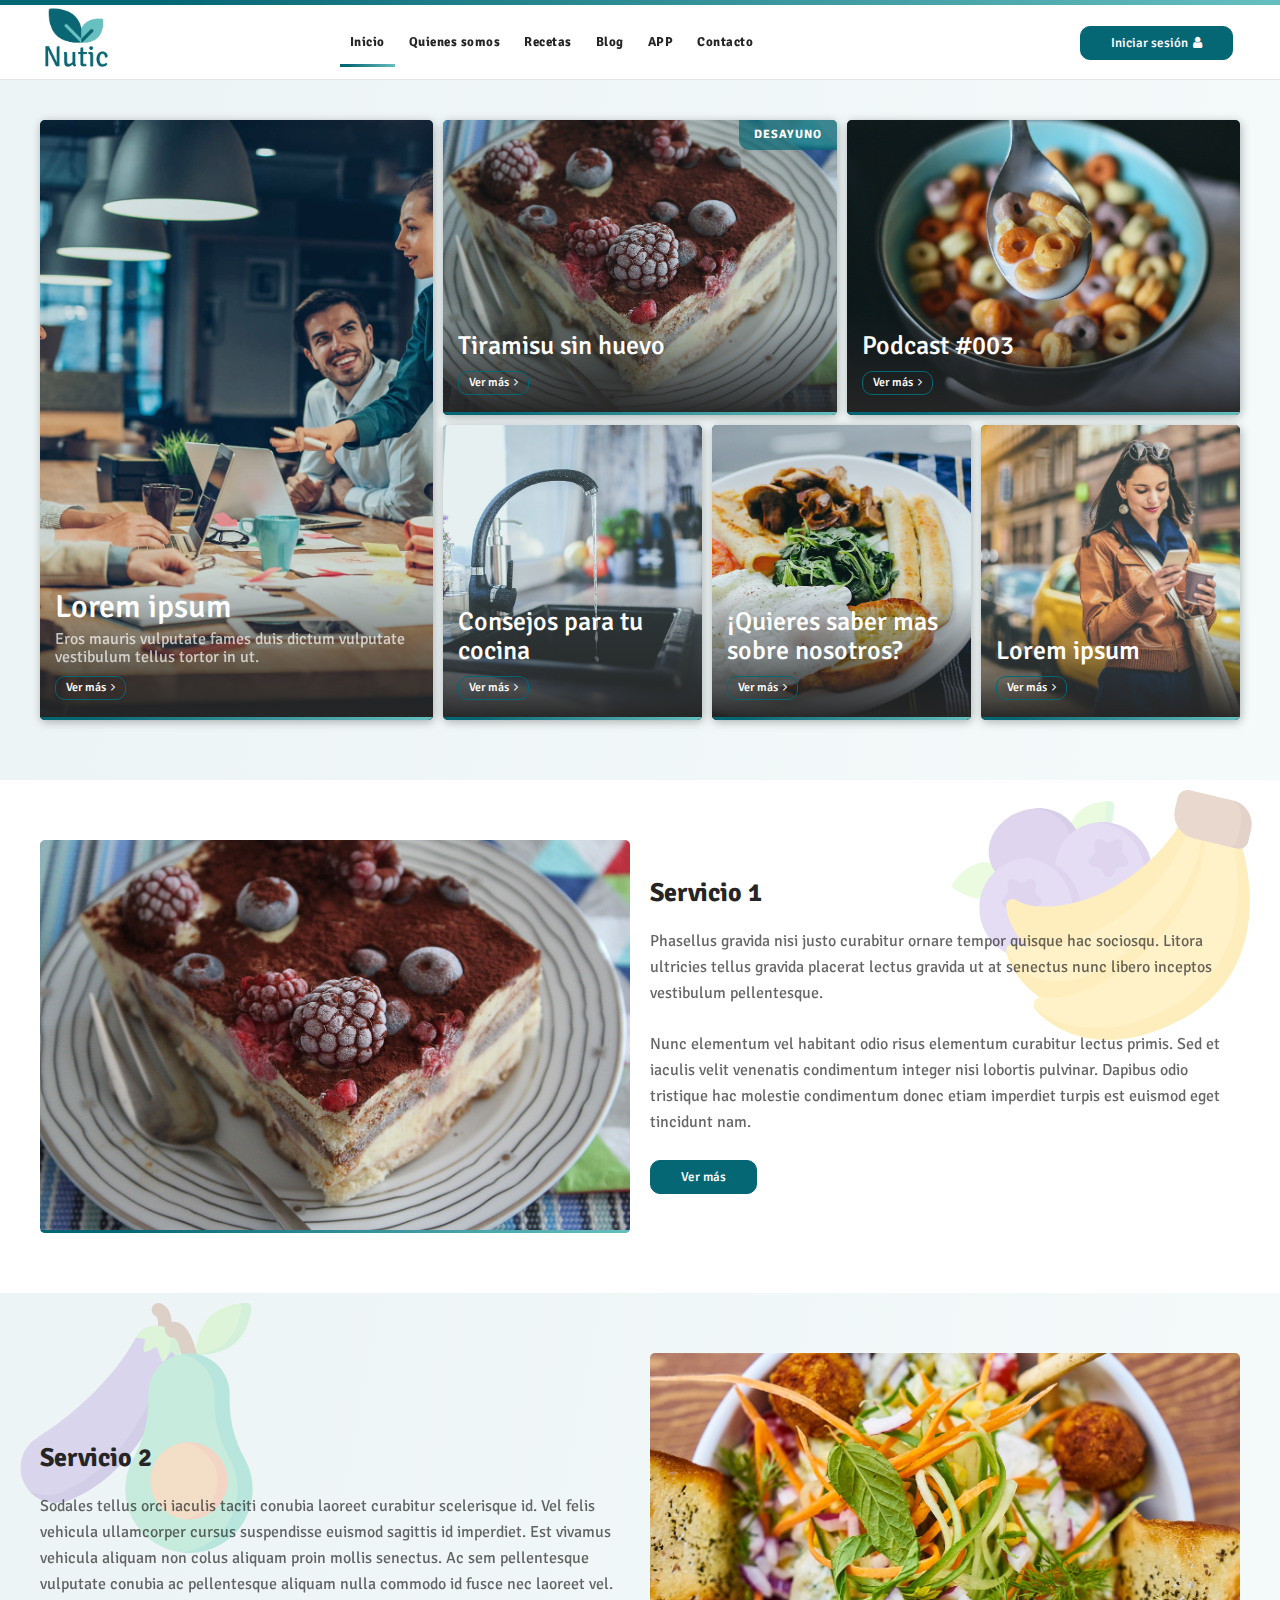
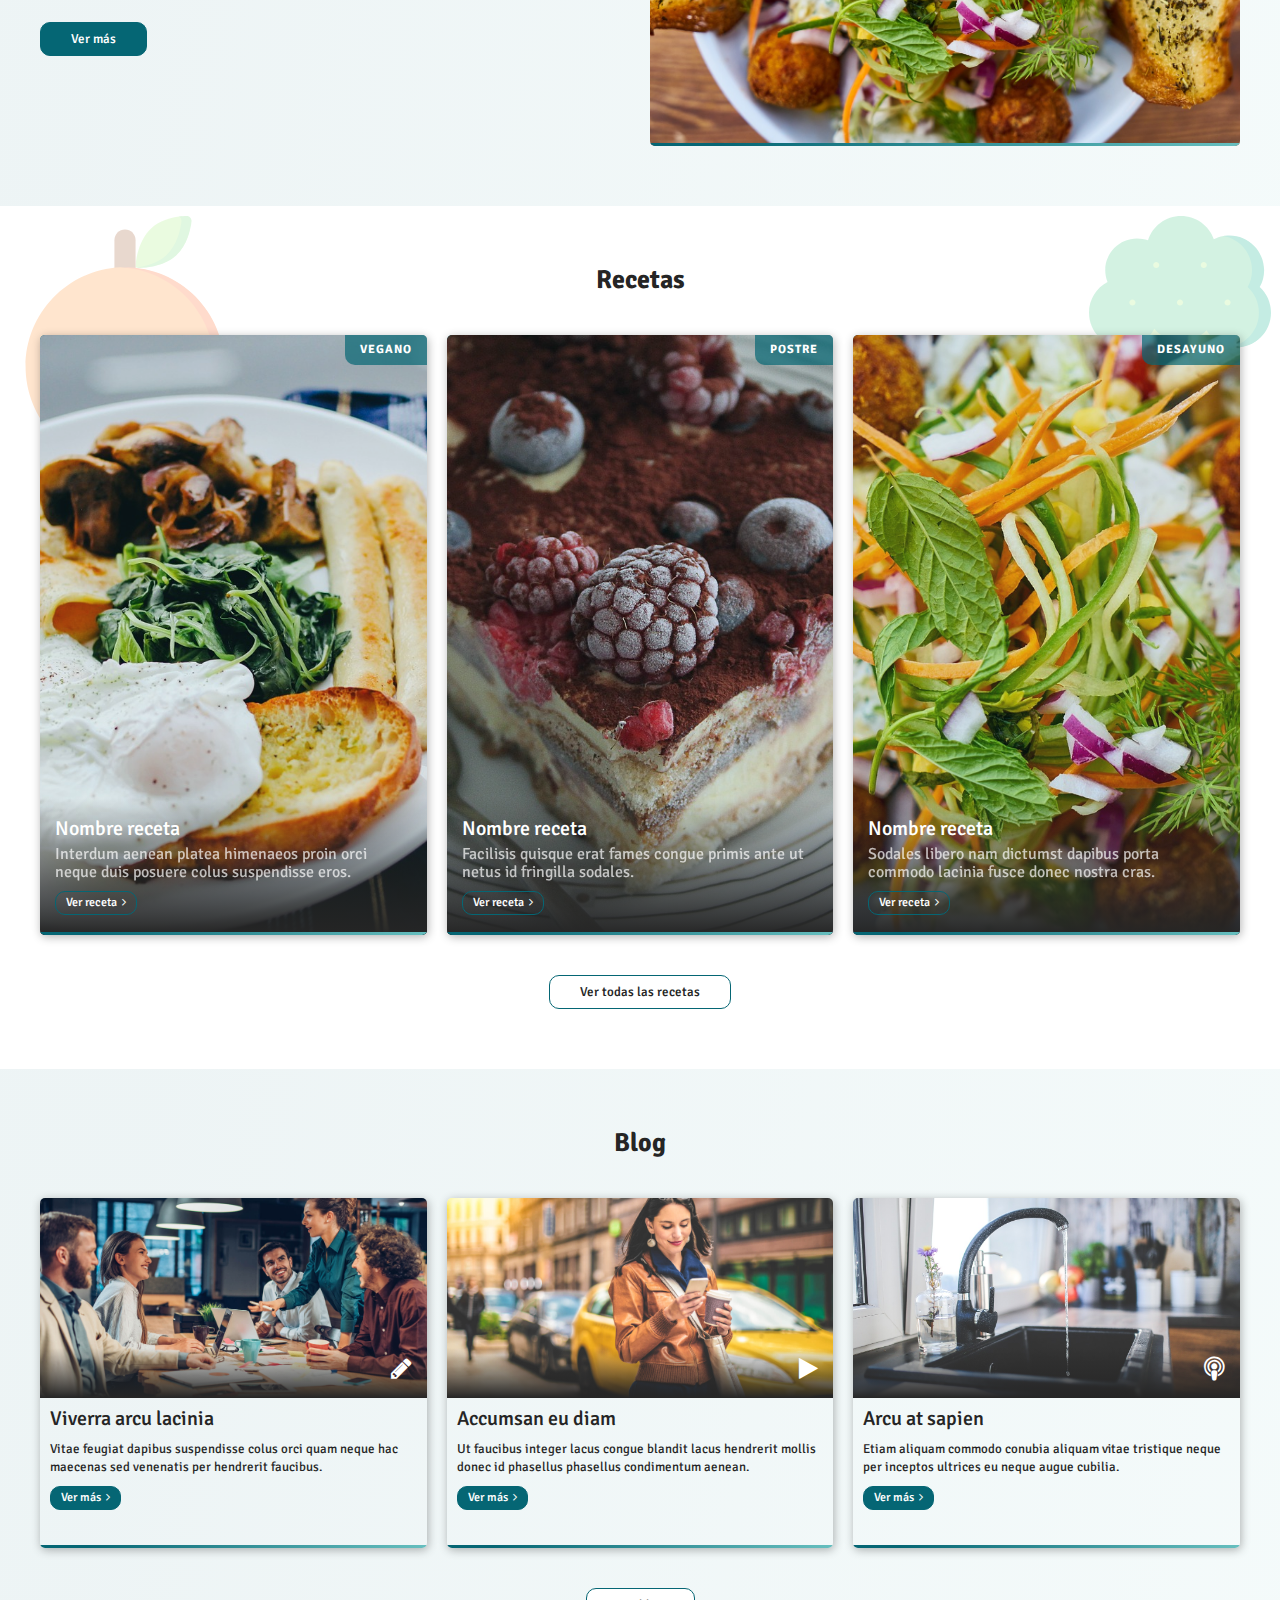
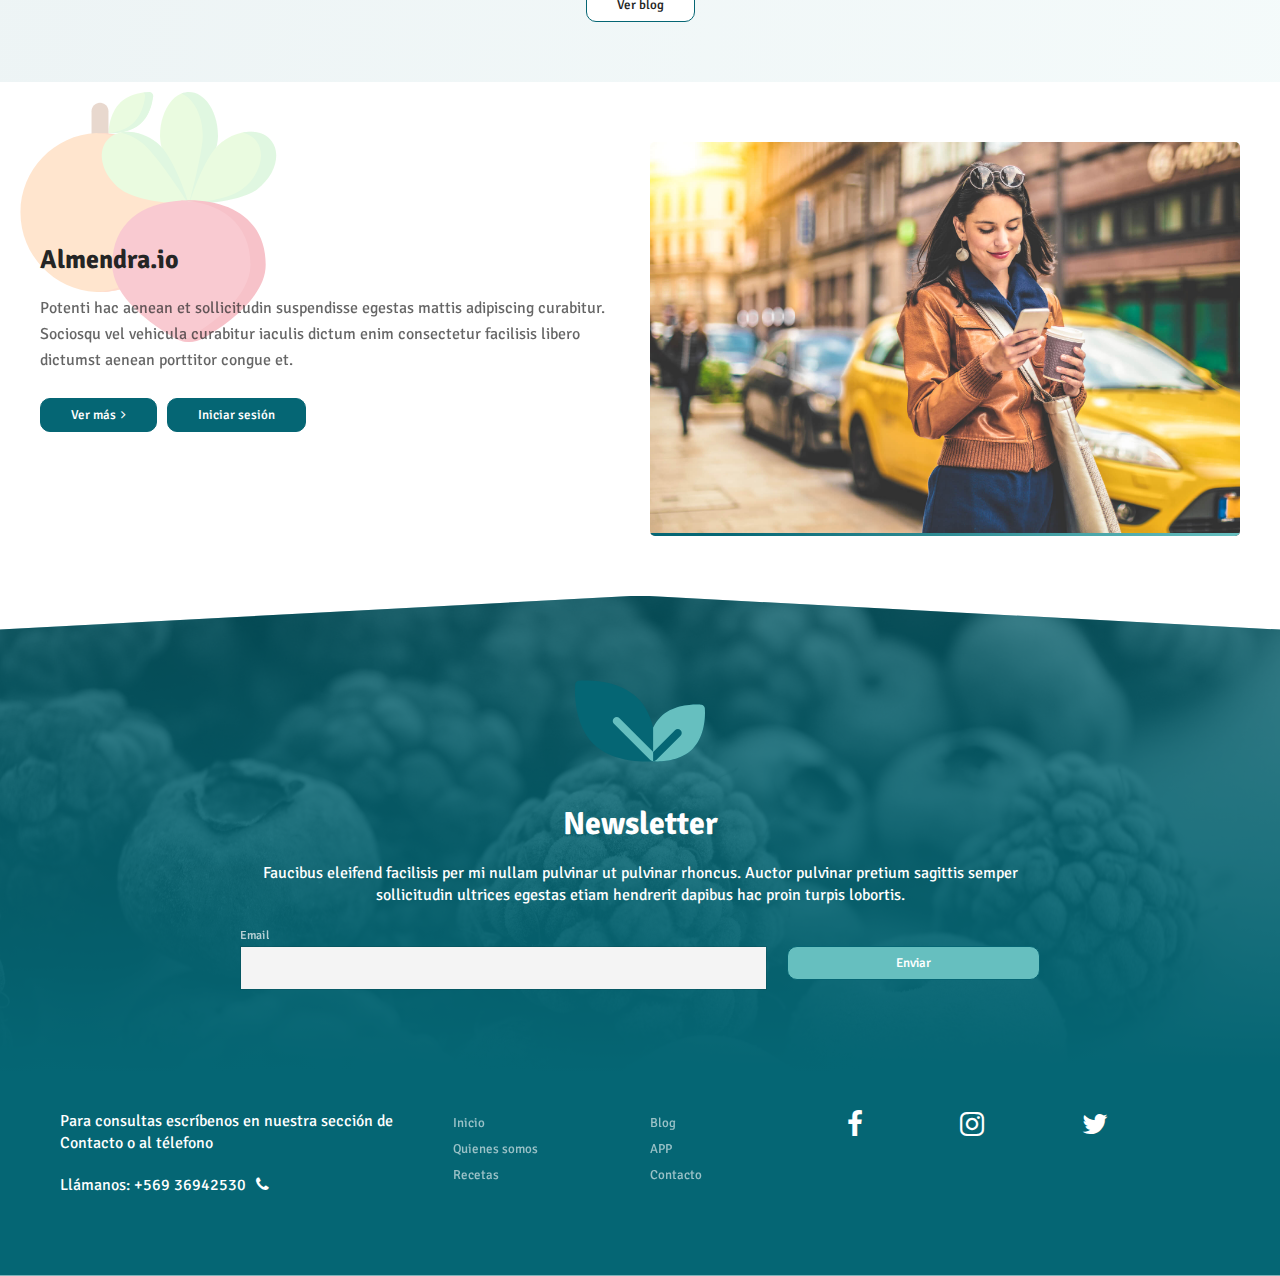
==== commit 5de0265a: "fix" ====
--- a/index.html
+++ b/index.html
@@ -5,8 +5,8 @@
     <meta charset="UTF-8">
     <link href="img/favicon.png" rel="shortcut icon">
     <meta name="viewport" content="width=device-width, initial-scale=1, maximum-scale=1">
-    <link href="css/main.css?v=59209" rel="stylesheet" type="text/css">
-    <script src="js/main.js?v=59209" type="text/javascript"></script>
+    <link href="css/main.css?v=57127" rel="stylesheet" type="text/css">
+    <script src="js/main.js?v=57127" type="text/javascript"></script>
     <!-- Meta tags facebook-->
     <meta property="og:title" content="#">
     <meta property="og:description" content="#">
@@ -45,7 +45,7 @@
                     <li><a href="recipes.html">Recetas</a></li>
                     <li><a href="blogs.html">Blog</a></li>
                     <li><a href="app.html">APP</a></li>
-                    <li><a href="#">Contacto</a></li>
+                    <li><a href="contact.html">Contacto</a></li>
                   </ul>
                 </nav>
               </div>
@@ -76,7 +76,7 @@
                   <div class="article__grad"></div>
                   <div class="article__content">
                     <h2 class="article__title">Lorem ipsum</h2>
-                    <p class="article__description">Tortor viverra interdum feugiat rutrum velit ultricies torquent scelerisque cubilia torquent bibendum.
+                    <p class="article__description">Eros mauris vulputate fames duis dictum vulputate vestibulum tellus tortor in ut.
                     </p><a href="#" class="btn btn--link">Ver más<span class="fa fa-angle-right"></span></a>
                   </div>
                 </div>
@@ -111,7 +111,7 @@
                     </div>
                   </article>
                 </div>
-                <div class="col-xs-4">
+                <div class="col-xs-6 col-md-4">
                   <article class="article--box article--box--min">
                     <div class="article__bg">
                       <div class="bg"><img src="img/uploads/7.jpg"></div>
@@ -124,7 +124,7 @@
                     </div>
                   </article>
                 </div>
-                <div class="col-xs-4">
+                <div class="col-xs-6 col-md-4">
                   <article class="article--box article--box--min">
                     <div class="article__bg">
                       <div class="bg"><img src="img/uploads/1.jpg"></div>
@@ -137,7 +137,7 @@
                     </div>
                   </article>
                 </div>
-                <div class="col-xs-4">
+                <div class="col-xs-12 col-md-4">
                   <article class="article--box article--box--min">
                     <div class="article__bg">
                       <div class="bg"><img src="img/uploads/6.jpg"></div>
@@ -169,9 +169,9 @@
               <div class="col-xs-12 col-md-6">
                 <div class="section__body">
                   <h3 class="section__title">Servicio 1</h3>
-                  <p class="section__description">Felis sem hac congue phasellus nulla primis eget interdum rutrum. Mauris ante nisi aenean morbi habitasse cursus torquent iaculis curae ornare praesent sodales nullam curabitur.
+                  <p class="section__description">Phasellus gravida nisi justo curabitur ornare tempor quisque hac sociosqu. Litora ultricies tellus gravida placerat lectus gravida ut at senectus nunc libero inceptos vestibulum pellentesque.
                   </p>
-                  <p class="section__description">Semper cras duis fames aliquam quisque ante praesent fusce nam. Egestas varius feugiat bibendum erat aliquet ut nibh nostra pellentesque. Nunc euismod justo turpis sed aliquam primis cursus molestie interdum molestie class vitae eu pulvinar.
+                  <p class="section__description">Nunc elementum vel habitant odio risus elementum curabitur lectus primis. Sed et iaculis velit venenatis condimentum integer nisi lobortis pulvinar. Dapibus odio tristique hac molestie condimentum donec etiam imperdiet turpis est euismod eget tincidunt nam.
                   </p><a class="btn">Ver más</a>
                 </div>
               </div>
@@ -193,7 +193,7 @@
               <div class="col-xs-12 col-md-6 col-md-pull-6">
                 <div class="section__body">
                   <h3 class="section__title">Servicio 2</h3>
-                  <p class="section__description">Semper id curabitur duis velit sagittis nisl nibh dictumst vulputate. Senectus vitae ac lacus inceptos dictum proin sapien enim ut. Erat dictum nullam etiam libero faucibus viverra cubilia torquent non. Orci dictum nisl rutrum erat imperdiet felis molestie enim curae aenean magna aenean tellus potenti.
+                  <p class="section__description">Sodales tellus orci iaculis taciti conubia laoreet curabitur scelerisque id. Vel felis vehicula ullamcorper cursus suspendisse euismod sagittis id imperdiet. Est vivamus vehicula aliquam non colus aliquam proin mollis senectus. Ac sem pellentesque vulputate conubia ac pellentesque aliquam nulla commodo id fusce nec laoreet vel.
                   </p><a class="btn">Ver más</a>
                 </div>
               </div>
@@ -211,8 +211,8 @@
             <h3 class="section__title">Recetas</h3>
           </div>
           <div class="section__body">
-            <div class="cols">
-              <div class="col-xs-12 col-md-4">
+            <div class="cols cols--scroll">
+              <div class="col-md-4">
                 <article class="article--recipe">
                   <div class="article__bg">
                     <div class="bg"><img src="img/uploads/1.jpg"></div>
@@ -222,13 +222,13 @@
                     <div class="article__grad"></div>
                     <div class="article__content">
                       <h4 class="article__title">Nombre receta</h4>
-                      <p class="article__description">Est curae cursus etiam tortor elementum integer etiam euismod praesent varius placerat.
+                      <p class="article__description">Interdum aenean platea himenaeos proin orci neque duis posuere colus suspendisse eros.
                       </p><a href="#" class="btn btn--link">Ver receta<span class="fa fa-angle-right"></span></a>
                     </div>
                   </div>
                 </article>
               </div>
-              <div class="col-xs-12 col-md-4">
+              <div class="col-md-4">
                 <article class="article--recipe">
                   <div class="article__bg">
                     <div class="bg"><img src="img/uploads/3.jpg"></div>
@@ -238,13 +238,13 @@
                     <div class="article__grad"></div>
                     <div class="article__content">
                       <h4 class="article__title">Nombre receta</h4>
-                      <p class="article__description">Conubia lacinia colus condimentum faucibus dui cubilia aptent semper donec dapibus a.
+                      <p class="article__description">Facilisis quisque erat fames congue primis ante ut netus id fringilla sodales.
                       </p><a href="#" class="btn btn--link">Ver receta<span class="fa fa-angle-right"></span></a>
                     </div>
                   </div>
                 </article>
               </div>
-              <div class="col-xs-12 col-md-4">
+              <div class="col-md-4">
                 <article class="article--recipe">
                   <div class="article__bg">
                     <div class="bg"><img src="img/uploads/4.jpg"></div>
@@ -254,7 +254,7 @@
                     <div class="article__grad"></div>
                     <div class="article__content">
                       <h4 class="article__title">Nombre receta</h4>
-                      <p class="article__description">Est senectus bibendum fringilla praesent hac vel sociosqu volutpat scelerisque auctor sodales.
+                      <p class="article__description">Sodales libero nam dictumst dapibus porta commodo lacinia fusce donec nostra cras.
                       </p><a href="#" class="btn btn--link">Ver receta<span class="fa fa-angle-right"></span></a>
                     </div>
                   </div>
@@ -271,45 +271,45 @@
             <h3 class="section__title">Blog</h3>
           </div>
           <div class="section__body">
-            <div class="cols">
-              <div class="col-xs-12 col-md-4">
+            <div class="cols cols--scroll">
+              <div class="col-md-4">
                 <article class="article--blog">
                   <div class="article__bg">
                     <div class="article__tag"><span class="fa fa-pencil"></span></div>
                     <div class="bg"><img src="img/uploads/5.jpg"></div>
                   </div>
                   <div class="article__body">
-                    <h4 class="article__title">Auctor hendrerit etiam
+                    <h4 class="article__title">Viverra arcu lacinia
                     </h4>
-                    <p class="article__description">Tristique velit integer placerat rutrum conubia massa senectus tellus etiam facilisis est nulla per hendrerit.
+                    <p class="article__description">Vitae feugiat dapibus suspendisse colus orci quam neque hac maecenas sed venenatis per hendrerit faucibus.
                     </p><a href="#" class="btn btn--sm">Ver más<span class="fa fa-angle-right"></span></a>
                   </div>
                 </article>
               </div>
-              <div class="col-xs-12 col-md-4">
+              <div class="col-md-4">
                 <article class="article--blog">
                   <div class="article__bg">
                     <div class="article__tag"><span class="fa fa-play"></span></div>
                     <div class="bg"><img src="img/uploads/6.jpg"></div>
                   </div>
                   <div class="article__body">
-                    <h4 class="article__title">Sapien lacus ornare
+                    <h4 class="article__title">Accumsan eu diam
                     </h4>
-                    <p class="article__description">Suscipit suscipit risus ac ante hac sagittis cubilia nisi condimentum ornare dictumst consequat quisque hac.
+                    <p class="article__description">Ut faucibus integer lacus congue blandit lacus hendrerit mollis donec id phasellus phasellus condimentum aenean.
                     </p><a href="#" class="btn btn--sm">Ver más<span class="fa fa-angle-right"></span></a>
                   </div>
                 </article>
               </div>
-              <div class="col-xs-12 col-md-4">
+              <div class="col-md-4">
                 <article class="article--blog">
                   <div class="article__bg">
                     <div class="article__tag"><span class="fa fa-podcast"></span></div>
                     <div class="bg"><img src="img/uploads/7.jpg"></div>
                   </div>
                   <div class="article__body">
-                    <h4 class="article__title">Nec maecenas id
+                    <h4 class="article__title">Arcu at sapien
                     </h4>
-                    <p class="article__description">Quisque netus augue proin imperdiet id ac nisl est etiam non praesent tincidunt ornare vitae.
+                    <p class="article__description">Etiam aliquam commodo conubia aliquam vitae tristique neque per inceptos ultrices eu neque augue cubilia.
                     </p><a href="#" class="btn btn--sm">Ver más<span class="fa fa-angle-right"></span></a>
                   </div>
                 </article>
@@ -327,15 +327,15 @@
         <div class="section__wrap">
           <div class="cols">
             <div class="section__flex">
-              <div class="col-xs-12 col-md-6">
+              <div class="col-xs-12 col-md-6 col-md-push-6">
+                <div class="section__img"><img src="img/uploads/6.jpg"></div>
+              </div>
+              <div class="col-xs-12 col-md-6 col-md-pull-6">
                 <div class="section__body">
                   <h3 class="section__title">Almendra.io</h3>
-                  <p class="section__description">Eros eleifend interdum mi integer habitant id curae iaculis habitasse. Interdum fermentum nullam elementum proin blandit nec aliquam vel rutrum adipiscing torquent ultrices pellentesque libero.
+                  <p class="section__description">Potenti hac aenean et sollicitudin suspendisse egestas mattis adipiscing curabitur. Sociosqu vel vehicula curabitur iaculis dictum enim consectetur facilisis libero dictumst aenean porttitor congue et.
                   </p><a class="btn">Ver más<span class="fa fa-angle-right"></span></a><a class="btn">Iniciar sesión</a>
                 </div>
-              </div>
-              <div class="col-xs-12 col-md-6">
-                <div class="section__img"><img src="img/uploads/6.jpg"></div>
               </div>
             </div>
           </div>
@@ -363,12 +363,12 @@
           <div class="footer__logo"><img src="img/icons/logo.svg"></div>
           <div class="footer__body">
             <h3 class="h2 footer__title">Newsletter</h3>
-            <p class="footer__description">Blandit consequat fusce posuere taciti habitasse inceptos eget quisque fringilla. Etiam tellus molestie eleifend habitasse curae sagittis sociosqu eu a vitae colus tincidunt scelerisque praesent.
+            <p class="footer__description">Faucibus eleifend facilisis per mi nullam pulvinar ut pulvinar rhoncus. Auctor pulvinar pretium sagittis semper sollicitudin ultrices egestas etiam hendrerit dapibus hac proin turpis lobortis.
             </p>
             <div class="footer__form">
               <form>
                 <div class="cols">
-                  <div class="col-xs-6 col-md-8">
+                  <div class="col-xs-12 col-md-8">
                     <div class="form__element">
                       <div class="form__title">Email</div>
                       <div class="form__input">
@@ -376,7 +376,7 @@
                       </div>
                     </div>
                   </div>
-                  <div class="col-xs-6 col-md-4">
+                  <div class="col-xs-12 col-md-4">
                     <div class="form__button">
                       <button class="btn btn--secondary">Enviar</button>
                     </div>
--- a/css/main.css
+++ b/css/main.css
@@ -1,4 +1,4 @@
-.clearfix:after,.clearfix:before{content:" ";display:table}.clearfix:after{clear:both}.pull-right{float:right!important}.pull-left{float:left!important}.hide{display:none!important}.show{display:block!important}.invisible{visibility:hidden}.hidden{display:none!important}.affix{position:fixed}*{margin:0;padding:0;border:0;outline:0;-moz-box-sizing:border-box;box-sizing:border-box}body{-webkit-font-smoothing:antialiased;background:#fff}body,button,input,select,textarea{font-family:'Signika',sans-serif;font-size:16px;line-height:22px;color:#000}a,button,input,select,textarea{transition:.2s ease}a{color:#056674;text-decoration:none}a.a-classic{text-decoration:underline}a:hover,button:hover,input[type=checkbox]:hover,input[type=radio]:hover,label:hover,select:hover{cursor:pointer}.h1,.h2,.h3,.h4,.h5,h1,h2,h3,h4,h5{margin-bottom:20px;font-family:'Signika',sans-serif;font-weight:700}.cols>div,.content blockquote,.content h1,.content h2,.content h3,.content h4,.content iframe,.content ol,.content p,.content pre,.content table,.content ul,p{margin-bottom:20px}.h1,h1{font-size:32px;line-height:36px}@media (min-width:960px){.h1,h1{font-size:50px;line-height:56px}}.h2,h2{font-size:26px;line-height:29px}@media (min-width:720px){.h2,h2{font-size:32px;line-height:36px}}.h3,h3{font-size:20px;line-height:22px}@media (min-width:480px){.h3,h3{font-size:26px;line-height:29px}}.h4,h4{font-size:16px;line-height:22px}@media (min-width:480px){.h4,h4{font-size:20px;line-height:22px}}.h5,h5{font-size:14px;line-height:16px}ol,ul{list-style-type:none}img{width:auto;height:auto;margin:0 auto}img,svg{display:block;max-width:100%}.col-lg-1,.col-lg-10,.col-lg-11,.col-lg-12,.col-lg-2,.col-lg-3,.col-lg-4,.col-lg-5,.col-lg-6,.col-lg-7,.col-lg-8,.col-lg-9,.col-md-1,.col-md-10,.col-md-11,.col-md-12,.col-md-2,.col-md-3,.col-md-4,.col-md-5,.col-md-6,.col-md-7,.col-md-8,.col-md-9,.col-sm-1,.col-sm-10,.col-sm-11,.col-sm-12,.col-sm-2,.col-sm-3,.col-sm-4,.col-sm-5,.col-sm-6,.col-sm-7,.col-sm-8,.col-sm-9,.col-xs-1,.col-xs-10,.col-xs-11,.col-xs-12,.col-xs-2,.col-xs-3,.col-xs-4,.col-xs-5,.col-xs-6,.col-xs-7,.col-xs-8,.col-xs-9{position:relative;min-height:1px;padding-left:10px;padding-right:10px}.cols,.row{margin-left:-10px;margin-right:-10px}.row:after,.row:before{content:" ";display:table}.row:after{clear:both}.cols.cols--0:after,.cols.cols--0:before,.cols:after,.cols:before{content:" ";display:table}.cols.cols--0:after,.cols:after{clear:both}.cols>div{-moz-box-sizing:border-box;box-sizing:border-box}.cols:last-child{margin-bottom:-20px}.cols.cols--0{margin-left:0;margin-right:0}.cols.cols--0>div{padding-left:0;padding-right:0;margin-bottom:0}.cols.cols--0:last-child{margin-bottom:0}.cols.cols--sm{margin-left:-5px;margin-right:-5px}.cols.cols--sm:after,.cols.cols--sm:before{content:" ";display:table}.cols.cols--sm:after{clear:both}.cols.cols--sm>div{padding-left:5px;padding-right:5px;margin-bottom:10px}.cols.cols--sm:last-child{margin-bottom:-10px}@media (max-width:480px){.cols.cols--scroll{overflow:auto;-webkit-overflow-scrolling:touch;white-space:nowrap;margin:0 -20px -20px;padding:0 20px 20px}.cols.cols--scroll>div{display:inline-block;vertical-align:top;white-space:normal;margin:0;padding:0 5px 0 0}.cols.cols--scroll>div:last-child{margin-right:15px}}@media (max-width:720px){.cols.cols--min{margin-left:-5px;margin-right:-5px}.cols.cols--min:after,.cols.cols--min:before{content:" ";display:table}.cols.cols--min:after{clear:both}.cols.cols--min>div{padding-left:5px;padding-right:5px;margin-bottom:10px}.cols.cols--min:last-child{margin-bottom:-10px}}@media (min-width:960px){.cols.cols--md{margin-left:-20px;margin-right:-20px}.cols.cols--md:after,.cols.cols--md:before{content:" ";display:table}.cols.cols--md:after{clear:both}.cols.cols--md>div{padding-left:20px;padding-right:20px;margin-bottom:40px}.cols.cols--md:last-child{margin-bottom:-40px}}.cols .col-xs-p20{width:20%;float:left}@media (min-width:480px){.cols .col-sm-p20{width:20%;float:left}}@media (min-width:720px){.cols .col-md-p20{width:20%;float:left}}@media (min-width:960px){.cols .col-lg-p20{width:20%;float:left}}.cols .col-xs-p12{width:12.5%;float:left}@media (min-width:480px){.cols .col-sm-p12{width:12.5%;float:left}}@media (min-width:720px){.cols .col-md-p12{width:12.5%;float:left}}@media (min-width:960px){.cols .col-lg-p12{width:12.5%;float:left}}.col-xs-1,.col-xs-10,.col-xs-11,.col-xs-12,.col-xs-2,.col-xs-3,.col-xs-4,.col-xs-5,.col-xs-6,.col-xs-7,.col-xs-8,.col-xs-9{float:left}.col-xs-12,footer .footer__banner .footer__body .footer__form .form__button .btn{width:100%}.col-xs-11{width:91.66666666666666%}.col-xs-10{width:83.33333333333334%}.col-xs-9{width:75%}.col-xs-8{width:66.66666666666666%}.col-xs-7{width:58.333333333333336%}.col-xs-6{width:50%}.col-xs-5{width:41.66666666666667%}.col-xs-4{width:33.33333333333333%}.col-xs-3{width:25%}.col-xs-2{width:16.666666666666664%}.col-xs-1{width:8.333333333333332%}.col-xs-pull-12{right:100%}.col-xs-pull-11{right:91.66666666666666%}.col-xs-pull-10{right:83.33333333333334%}.col-xs-pull-9{right:75%}.col-xs-pull-8{right:66.66666666666666%}.col-xs-pull-7{right:58.333333333333336%}.col-xs-pull-6{right:50%}.col-xs-pull-5{right:41.66666666666667%}.col-xs-pull-4{right:33.33333333333333%}.col-xs-pull-3{right:25%}.col-xs-pull-2{right:16.666666666666664%}.col-xs-pull-1{right:8.333333333333332%}.col-xs-pull-0{right:auto}.col-xs-push-12{left:100%}.col-xs-push-11{left:91.66666666666666%}.col-xs-push-10{left:83.33333333333334%}.col-xs-push-9{left:75%}.col-xs-push-8{left:66.66666666666666%}.col-xs-push-7{left:58.333333333333336%}.col-xs-push-6{left:50%}.col-xs-push-5{left:41.66666666666667%}.col-xs-push-4{left:33.33333333333333%}.col-xs-push-3{left:25%}.col-xs-push-2{left:16.666666666666664%}.col-xs-push-1{left:8.333333333333332%}.col-xs-push-0{left:auto}.col-xs-offset-12{margin-left:100%}.col-xs-offset-11{margin-left:91.66666666666666%}.col-xs-offset-10{margin-left:83.33333333333334%}.col-xs-offset-9{margin-left:75%}.col-xs-offset-8{margin-left:66.66666666666666%}.col-xs-offset-7{margin-left:58.333333333333336%}.col-xs-offset-6{margin-left:50%}.col-xs-offset-5{margin-left:41.66666666666667%}.col-xs-offset-4{margin-left:33.33333333333333%}.col-xs-offset-3{margin-left:25%}.col-xs-offset-2{margin-left:16.666666666666664%}.col-xs-offset-1{margin-left:8.333333333333332%}.col-xs-offset-0,.content ul{margin-left:0}@media (min-width:480px){.col-sm-1,.col-sm-10,.col-sm-11,.col-sm-12,.col-sm-2,.col-sm-3,.col-sm-4,.col-sm-5,.col-sm-6,.col-sm-7,.col-sm-8,.col-sm-9{float:left}.col-sm-12{width:100%}.col-sm-11{width:91.66666666666666%}.col-sm-10{width:83.33333333333334%}.col-sm-9{width:75%}.col-sm-8{width:66.66666666666666%}.col-sm-7{width:58.333333333333336%}.col-sm-6{width:50%}.col-sm-5{width:41.66666666666667%}.col-sm-4{width:33.33333333333333%}.col-sm-3{width:25%}.col-sm-2{width:16.666666666666664%}.col-sm-1{width:8.333333333333332%}.col-sm-pull-12{right:100%}.col-sm-pull-11{right:91.66666666666666%}.col-sm-pull-10{right:83.33333333333334%}.col-sm-pull-9{right:75%}.col-sm-pull-8{right:66.66666666666666%}.col-sm-pull-7{right:58.333333333333336%}.col-sm-pull-6{right:50%}.col-sm-pull-5{right:41.66666666666667%}.col-sm-pull-4{right:33.33333333333333%}.col-sm-pull-3{right:25%}.col-sm-pull-2{right:16.666666666666664%}.col-sm-pull-1{right:8.333333333333332%}.col-sm-pull-0{right:auto}.col-sm-push-12{left:100%}.col-sm-push-11{left:91.66666666666666%}.col-sm-push-10{left:83.33333333333334%}.col-sm-push-9{left:75%}.col-sm-push-8{left:66.66666666666666%}.col-sm-push-7{left:58.333333333333336%}.col-sm-push-6{left:50%}.col-sm-push-5{left:41.66666666666667%}.col-sm-push-4{left:33.33333333333333%}.col-sm-push-3{left:25%}.col-sm-push-2{left:16.666666666666664%}.col-sm-push-1{left:8.333333333333332%}.col-sm-push-0{left:auto}.col-sm-offset-12{margin-left:100%}.col-sm-offset-11{margin-left:91.66666666666666%}.col-sm-offset-10{margin-left:83.33333333333334%}.col-sm-offset-9{margin-left:75%}.col-sm-offset-8{margin-left:66.66666666666666%}.col-sm-offset-7{margin-left:58.333333333333336%}.col-sm-offset-6{margin-left:50%}.col-sm-offset-5{margin-left:41.66666666666667%}.col-sm-offset-4{margin-left:33.33333333333333%}.col-sm-offset-3{margin-left:25%}.col-sm-offset-2{margin-left:16.666666666666664%}.col-sm-offset-1{margin-left:8.333333333333332%}.col-sm-offset-0{margin-left:0}}@media (min-width:720px){.col-md-1,.col-md-10,.col-md-11,.col-md-12,.col-md-2,.col-md-3,.col-md-4,.col-md-5,.col-md-6,.col-md-7,.col-md-8,.col-md-9{float:left}.col-md-12{width:100%}.col-md-11{width:91.66666666666666%}.col-md-10{width:83.33333333333334%}.col-md-9{width:75%}.col-md-8{width:66.66666666666666%}.col-md-7{width:58.333333333333336%}.col-md-6{width:50%}.col-md-5{width:41.66666666666667%}.col-md-4{width:33.33333333333333%}.col-md-3{width:25%}.col-md-2{width:16.666666666666664%}.col-md-1{width:8.333333333333332%}.col-md-pull-12{right:100%}.col-md-pull-11{right:91.66666666666666%}.col-md-pull-10{right:83.33333333333334%}.col-md-pull-9{right:75%}.col-md-pull-8{right:66.66666666666666%}.col-md-pull-7{right:58.333333333333336%}.col-md-pull-6{right:50%}.col-md-pull-5{right:41.66666666666667%}.col-md-pull-4{right:33.33333333333333%}.col-md-pull-3{right:25%}.col-md-pull-2{right:16.666666666666664%}.col-md-pull-1{right:8.333333333333332%}.col-md-pull-0{right:auto}.col-md-push-12{left:100%}.col-md-push-11{left:91.66666666666666%}.col-md-push-10{left:83.33333333333334%}.col-md-push-9{left:75%}.col-md-push-8{left:66.66666666666666%}.col-md-push-7{left:58.333333333333336%}.col-md-push-6{left:50%}.col-md-push-5{left:41.66666666666667%}.col-md-push-4{left:33.33333333333333%}.col-md-push-3{left:25%}.col-md-push-2{left:16.666666666666664%}.col-md-push-1{left:8.333333333333332%}.col-md-push-0{left:auto}.col-md-offset-12{margin-left:100%}.col-md-offset-11{margin-left:91.66666666666666%}.col-md-offset-10{margin-left:83.33333333333334%}.col-md-offset-9{margin-left:75%}.col-md-offset-8{margin-left:66.66666666666666%}.col-md-offset-7{margin-left:58.333333333333336%}.col-md-offset-6{margin-left:50%}.col-md-offset-5{margin-left:41.66666666666667%}.col-md-offset-4{margin-left:33.33333333333333%}.col-md-offset-3{margin-left:25%}.col-md-offset-2{margin-left:16.666666666666664%}.col-md-offset-1{margin-left:8.333333333333332%}.col-md-offset-0{margin-left:0}}@media (min-width:960px){.col-lg-1,.col-lg-10,.col-lg-11,.col-lg-12,.col-lg-2,.col-lg-3,.col-lg-4,.col-lg-5,.col-lg-6,.col-lg-7,.col-lg-8,.col-lg-9{float:left}.col-lg-12{width:100%}.col-lg-11{width:91.66666666666666%}.col-lg-10{width:83.33333333333334%}.col-lg-9{width:75%}.col-lg-8{width:66.66666666666666%}.col-lg-7{width:58.333333333333336%}.col-lg-6{width:50%}.col-lg-5{width:41.66666666666667%}.col-lg-4{width:33.33333333333333%}.col-lg-3{width:25%}.col-lg-2{width:16.666666666666664%}.col-lg-1{width:8.333333333333332%}.col-lg-pull-12{right:100%}.col-lg-pull-11{right:91.66666666666666%}.col-lg-pull-10{right:83.33333333333334%}.col-lg-pull-9{right:75%}.col-lg-pull-8{right:66.66666666666666%}.col-lg-pull-7{right:58.333333333333336%}.col-lg-pull-6{right:50%}.col-lg-pull-5{right:41.66666666666667%}.col-lg-pull-4{right:33.33333333333333%}.col-lg-pull-3{right:25%}.col-lg-pull-2{right:16.666666666666664%}.col-lg-pull-1{right:8.333333333333332%}.col-lg-pull-0{right:auto}.col-lg-push-12{left:100%}.col-lg-push-11{left:91.66666666666666%}.col-lg-push-10{left:83.33333333333334%}.col-lg-push-9{left:75%}.col-lg-push-8{left:66.66666666666666%}.col-lg-push-7{left:58.333333333333336%}.col-lg-push-6{left:50%}.col-lg-push-5{left:41.66666666666667%}.col-lg-push-4{left:33.33333333333333%}.col-lg-push-3{left:25%}.col-lg-push-2{left:16.666666666666664%}.col-lg-push-1{left:8.333333333333332%}.col-lg-push-0{left:auto}.col-lg-offset-12{margin-left:100%}.col-lg-offset-11{margin-left:91.66666666666666%}.col-lg-offset-10{margin-left:83.33333333333334%}.col-lg-offset-9{margin-left:75%}.col-lg-offset-8{margin-left:66.66666666666666%}.col-lg-offset-7{margin-left:58.333333333333336%}.col-lg-offset-6{margin-left:50%}.col-lg-offset-5{margin-left:41.66666666666667%}.col-lg-offset-4{margin-left:33.33333333333333%}.col-lg-offset-3{margin-left:25%}.col-lg-offset-2{margin-left:16.666666666666664%}.col-lg-offset-1{margin-left:8.333333333333332%}.col-lg-offset-0{margin-left:0}}@-webkit-keyframes fadeIn{0%{opacity:0}}@keyframes fadeIn{0%{opacity:0}}@-webkit-keyframes fadeOut{to{opacity:0}}@keyframes fadeOut{to{opacity:0}}@-webkit-keyframes slideUp{0%{-webkit-transform:translateY(100%);transform:translateY(100%)}}@keyframes slideUp{0%{-webkit-transform:translateY(100%);transform:translateY(100%)}}@-webkit-keyframes slideFadeUp{0%{-webkit-transform:translateY(20px);transform:translateY(20px);opacity:0}}@keyframes slideFadeUp{0%{-webkit-transform:translateY(20px);transform:translateY(20px);opacity:0}}@-webkit-keyframes slideUpOut{to{-webkit-transform:translateY(-100%);transform:translateY(-100%)}}@keyframes slideUpOut{to{-webkit-transform:translateY(-100%);transform:translateY(-100%)}}@-webkit-keyframes slideDown{0%{-webkit-transform:translateY(-100%);transform:translateY(-100%)}}@keyframes slideDown{0%{-webkit-transform:translateY(-100%);transform:translateY(-100%)}}@-webkit-keyframes slideFadeDown{0%{-webkit-transform:translateY(-20px);transform:translateY(-20px);opacity:0}}@keyframes slideFadeDown{0%{-webkit-transform:translateY(-20px);transform:translateY(-20px);opacity:0}}@-webkit-keyframes slideDownOut{to{-webkit-transform:translateY(100%);transform:translateY(100%)}}@keyframes slideDownOut{to{-webkit-transform:translateY(100%);transform:translateY(100%)}}@-webkit-keyframes slideLeft{0%{-webkit-transform:translateX(100%);transform:translateX(100%)}}@keyframes slideLeft{0%{-webkit-transform:translateX(100%);transform:translateX(100%)}}@-webkit-keyframes slideFadeLeft{0%{-webkit-transform:translateX(20px);transform:translateX(20px);opacity:0}}@keyframes slideFadeLeft{0%{-webkit-transform:translateX(20px);transform:translateX(20px);opacity:0}}@-webkit-keyframes slideLeftOut{to{-webkit-transform:translateX(-100%);transform:translateX(-100%)}}@keyframes slideLeftOut{to{-webkit-transform:translateX(-100%);transform:translateX(-100%)}}@-webkit-keyframes slideRight{0%{-webkit-transform:translateX(-100%);transform:translateX(-100%)}}@keyframes slideRight{0%{-webkit-transform:translateX(-100%);transform:translateX(-100%)}}@-webkit-keyframes slideFadeRight{0%{-webkit-transform:translateX(-20px);transform:translateX(-20px);opacity:0}}@keyframes slideFadeRight{0%{-webkit-transform:translateX(-20px);transform:translateX(-20px);opacity:0}}@-webkit-keyframes slideRightOut{to{-webkit-transform:translateX(100%);transform:translateX(100%)}}@keyframes slideRightOut{to{-webkit-transform:translateX(100%);transform:translateX(100%)}}@-webkit-keyframes scaleIn{0%{-webkit-transform:scale(0);transform:scale(0)}}@keyframes scaleIn{0%{-webkit-transform:scale(0);transform:scale(0)}}@-webkit-keyframes scaleFadeIn{0%{-webkit-transform:scale(1.2);transform:scale(1.2);opacity:0}}@keyframes scaleFadeIn{0%{-webkit-transform:scale(1.2);transform:scale(1.2);opacity:0}}@-webkit-keyframes scaleOut{to{-webkit-transform:scale(0);transform:scale(0)}}@keyframes scaleOut{to{-webkit-transform:scale(0);transform:scale(0)}}@-webkit-keyframes scaleFadeOut{to{-webkit-transform:scale(.8);transform:scale(.8);opacity:0}}@keyframes scaleFadeOut{to{-webkit-transform:scale(.8);transform:scale(.8);opacity:0}}@-webkit-keyframes translateBg{0%{-webkit-transform:translateY(-10%);transform:translateY(-10%)}}@keyframes translateBg{0%{-webkit-transform:translateY(-10%);transform:translateY(-10%)}}@-webkit-keyframes heightMd{0%{max-height:0;overflow:hidden}to{max-height:500px;overflow:hidden}}@keyframes heightMd{0%{max-height:0;overflow:hidden}to{max-height:500px;overflow:hidden}}@-webkit-keyframes bgIn{0%{-webkit-transform:translateY(-10%);transform:translateY(-10%)}}@keyframes bgIn{0%{-webkit-transform:translateY(-10%);transform:translateY(-10%)}}article{position:relative;overflow:hidden;color:#252525;box-shadow:1px 2px 10px rgba(0,0,0,.3);border-radius:5px}article a:after{content:"";z-index:2}article .article__bg,article a:after{position:absolute;top:0;left:0;width:100%;height:100%}article .article__title{font-weight:500;margin-bottom:10px}article .article__description{margin-bottom:10px;font-size:13px;line-height:18px}.content blockquote:last-child,.content h1:last-child,.content h2:last-child,.content h3:last-child,.content h4:last-child,.content iframe:last-child,.content ol:last-child,.content p:last-child,.content pre:last-child,.content table:last-child,.content ul:last-child,article .article__description:last-child{margin-bottom:0}article .article__content p{font-size:16px;opacity:.7}article.article--box,article.article--recipe{height:600px;background-color:#fff}article.article--box.article--box--min,article.article--recipe.article--box--min{height:295px}.form__considerations p,article.article--box.article--box--min .article__body .article__title,article.article--recipe.article--box--min .article__body .article__title{margin-bottom:10px}article.article--box .article__tag,article.article--recipe .article__tag{position:absolute;top:0;right:0;padding:10px 15px;color:#fff;background-color:rgba(5,102,116,.7);font-size:12px;line-height:10px;border-radius:0 0 0 10px;letter-spacing:1px;text-transform:uppercase;font-weight:700;z-index:2}article.article--box .article__body,article.article--recipe .article__body{position:absolute;bottom:0;left:0;width:100%;padding:20px 15px;color:#fff;transition:.5s;z-index:2}article.article--box .article__body:before,article.article--recipe .article__body:before{content:'';position:absolute;left:0;bottom:0;width:100%;background:#056674;background:linear-gradient(101deg,#056674 12%,#66bfbf 100%);height:3px;z-index:2}article.article--box .article__body .article__title,article.article--recipe .article__body .article__title{margin-bottom:5px}article.article--box .article__body .article__grad,article.article--recipe .article__body .article__grad{position:absolute;top:0;left:0;width:100%;height:100%;bottom:-1px;background:#252525;background:linear-gradient(0deg,#252525,transparent);transition:.5s}article.article--box .article__body .article__content,article.article--recipe .article__body .article__content{position:relative;z-index:2}article.article--box .article__bg,article.article--recipe .article__bg,footer .footer__links ul li a:hover,footer .footer__links.footer__links--secondary a:hover,header .header__right .header__item .header__item__nav ul li a:hover{opacity:1}article.article--box .article__bg .bg,article.article--recipe .article__bg .bg{transition:.5s}article.article--box:hover .bg,article.article--recipe:hover .bg{-webkit-transform:scale(1.05);transform:scale(1.05)}article.article--blog .article__bg{position:relative;height:200px}article.article--blog .article__bg:after{content:'';position:absolute;left:0;width:100%;bottom:-1px;background:#252525;background:linear-gradient(0deg,#252525,transparent);height:50px;top:150px}article.article--blog .article__tag{position:absolute;bottom:0;right:0;z-index:2;padding:15px;color:#fff}article.article--blog .article__tag span{font-size:24px}article.article--blog .article__body{position:relative;padding:10px;min-height:150px}article.article--blog .article__body:before{content:'';position:absolute;left:0;bottom:0;width:100%;background:#056674;background:linear-gradient(101deg,#056674 12%,#66bfbf 100%);height:3px;z-index:2}article.article--blog .article__body .article__date{display:block;font-size:12px;line-height:14px;margin-bottom:5px}.bg{position:absolute;top:0;left:0;width:100%;height:100%;background:center center no-repeat;background-size:cover;opacity:0;display:block}.bg.bg-loaded{-webkit-animation:fadeIn 1s ease both;animation:fadeIn 1s ease both;opacity:1}.bg img{display:none}.btn{text-decoration:none;border:1px solid #056674;display:inline-block;padding:5px 30px;border-radius:10px;vertical-align:middle;line-height:22px;font-size:13px;font-weight:500;transition:.2s ease;text-align:center;position:relative}.btn,.btn.btn--link:hover,.btn:hover{background-color:#056674;color:#fff}.btn.btn--white{background-color:#fff;color:#056674!important}.btn.btn--white:after{background-color:#252525}.btn.btn--secondary{background-color:#66bfbf}.btn.btn--transparent-border{border-color:#056674;color:#252525;background-color:#fff}.btn.btn--sm{padding:2px 20px;font-size:12px}.btn.btn--link{padding:0 10px;background-color:transparent;font-size:12px;color:#fff}.btn,.btn.btn--link:hover{cursor:pointer}.btn .fa,header .header__right .header__item span{margin-left:5px}.carousel .carousel-thumbnails .carousel-thumbnail .bar{position:absolute;top:0;left:0;width:0%;height:0;background:#252525;transition:.1s ease;display:none}.carousel .carousel-thumbnails .carousel-thumbnail:hover{cursor:pointer}.carousel .carousel-thumbnails .carousel-thumbnail.current .bar{display:block;height:4px}.carousel .carousel-contents .carousel-content{display:none}.carousel .carousel-contents .carousel-content.out{display:block;-webkit-animation:fadeOut .2s ease both;animation:fadeOut .2s ease both}.carousel .carousel-contents .carousel-content.current{display:block;-webkit-animation:fadeIn .4s .2s ease backwards;animation:fadeIn .4s .2s ease backwards}.content{line-height:26px;color:#414141}.content h1,.content h2,.content h3,.content h4,.content h5{padding-top:10px}.content h1:first-child,.content h2:first-child,.content h3:first-child,.content h4:first-child,.content h5:first-child{padding-top:0}.content ol{list-style-type:decimal;margin-left:20px}.content ul li{padding-left:25px;margin-bottom:5px;position:relative}.content ul li:before{content:"\f00c";font-family:"FontAwesome";position:absolute;top:0;left:0;color:#056674}.content blockquote{padding:10px 20px 10px 40px;border-left:2px solid color;font-size:1.2em;line-height:1.5em;font-style:italic;position:relative}.content blockquote:before{content:"\f10d";font-family:"FontAwesome";position:absolute;top:0;left:10px;opacity:.5;display:inline-block;padding-right:2px}.content pre{background:rgba(0,0,0,.05);padding:10px 20px;overflow:auto;-webkit-overflow-scrolling:touch}@media (min-width:480px){.content img.alignright{float:right;margin-left:20px}.content img.alignleft{float:left;margin-right:20px}}.content img.aligncenter{margin:0 auto}.content iframe{width:100%;max-width:100%;display:block;height:200px;background:lighter}@media (min-width:480px){.content iframe{height:300px}}@media (min-width:720px){.content iframe{height:400px}}.content a{text-decoration:none}.content a:hover:not(.btn),.wp a:hover:not(.btn){text-decoration:underline}.content p.p-lg{font-size:120%;line-height:160%;font-style:italic}.dscroll{opacity:0;-webkit-animation:none;animation:none;transition:none}.dscroll.dscroll--in{-webkit-animation:slideFadeUp .8s ease-out backwards;animation:slideFadeUp .8s ease-out backwards;opacity:1}.faq{radius:rad;overflow:hidden;padding:0 10px}@media (min-width:720px){.faq{padding:0 20px}}.faq .faq__item{background:#fff;border-bottom:1px solid #fbfbfb;position:relative;border-radius:2px;overflow:hidden;border-bottom:1px solid rgba(0,0,0,.2);margin-bottom:10px}.faq .faq__item.faq__open .faq__question .fa{-webkit-transform:rotate(180deg);transform:rotate(180deg)}.faq .faq__question{margin-bottom:0;padding:15px 20px;transition:.5s;font-size:16px;line-height:22px;font-weight:500}@media (min-width:480px){.faq .faq__question{font-size:20px;line-height:22px}}@media (min-width:720px){.faq .faq__question{padding:20px 30px;font-size:16px;line-height:22px}}.faq .faq__question .fa{float:right;transition:.5s;color:#056674;margin-left:10px}.faq .faq__question:hover{cursor:pointer;color:#056674}@media (min-width:720px) and (min-width:480px){.faq .faq__question{font-size:20px;line-height:22px}}.faq .faq__answer{padding:0 20px 20px;border-top:1px solid rgba(0,0,0,.1)}@media (min-width:720px){.faq .faq__answer{padding:25px 30px}}.faq .faq__answer li{font-weight:500;margin-bottom:20px;opacity:.8}@media (min-width:720px){.faq .faq__answer li{line-height:26px;font-size:16px}}@font-face{font-family:'Norwester';src:url(../fonts/norwester-webfont.woff) format('woff');font-weight:700;font-style:normal}footer{color:#fff;text-align:center;position:relative;background:#056674;-webkit-clip-path:polygon(50% 0%,100% 5%,100% 100%,0 100%,0 5%);clip-path:polygon(50% 0%,100% 5%,100% 100%,0 100%,0 5%)}@media (min-width:480px){footer{text-align:left}}footer .footer__bg{opacity:.3;position:absolute;top:0;left:0;width:100%;height:70%}footer .footer__bg .bg{-webkit-filter:grayscale(1);filter:grayscale(1)}footer .footer__bg:after{content:"";position:absolute;top:0;left:0;width:100%;height:100%;bottom:-1px;background:#056674;background:linear-gradient(0deg,#056674,transparent)}footer .footer__logo{display:block;margin-bottom:20px}footer .footer__logo img{width:130px}footer .footer__banner .footer__body{text-align:center;max-width:800px;margin:0 auto}footer .footer__banner .footer__body>*{-webkit-animation:slideFadeLeft .5s ease backwards;animation:slideFadeLeft .5s ease backwards}footer .footer__banner .footer__body>:nth-child(1){-webkit-animation-delay:.2s;animation-delay:.2s}footer .footer__banner .footer__body>:nth-child(2){-webkit-animation-delay:.4s;animation-delay:.4s}footer .footer__banner .footer__body>:nth-child(3){-webkit-animation-delay:.6s;animation-delay:.6s}footer .footer__banner .footer__body>:nth-child(4){-webkit-animation-delay:.8s;animation-delay:.8s}footer .footer__banner .footer__body>:nth-child(5){-webkit-animation-delay:1s;animation-delay:1s}footer .footer__banner .footer__body .footer__form .form__button{margin-top:20px}footer .footer__wrap{position:relative;max-width:1400px;margin:0 auto;padding:30px 20px}@media (min-width:720px){footer .footer__wrap{padding:60px}footer .footer__wrap.footer__wrap--sm{padding:10px}footer .footer__wrap.footer__wrap--md{padding:60px 40px}}footer .footer__links__social{display:-ms-flexbox;display:flex;-ms-flex-align:center;align-items:center;-ms-flex-pack:distribute;justify-content:space-around;margin-bottom:20px}@media (min-width:720px){footer .footer__links__social{-ms-flex-pack:justify;justify-content:space-between;width:70%}}footer .footer__links ul li a:hover,footer .footer__links__social a{color:#fff}footer .footer__links__social a span{font-size:28px}footer .footer__links__social a .footer__social__text{font-size:14px;margin-left:10px;opacity:.7}footer .footer__links.footer_links--primary{text-align:center}@media (min-width:720px){footer .footer__links.footer_links--primary{text-align:left}}footer .footer__links ul li a{color:#fff;display:inline-block;padding:5px 0;line-height:10px;font-size:13px;opacity:.6;text-align:left}@media (min-width:480px){footer .footer__links ul li a{padding:8px 0}}footer .footer__links .footer__links__list{text-align:center}@media (min-width:720px){footer .footer__links .footer__links__list{display:block;text-align:left}}footer .footer__links .footer__links__contact .footer__description span{margin-left:10px}@media (min-width:720px){footer .footer__links .footer__links__contact .footer__description span{margin-right:10px}}footer .footer__links .footer__links__app{display:-ms-flexbox;display:flex;-ms-flex-pack:center;justify-content:center}@media (min-width:720px){footer .footer__links .footer__links__app{-ms-flex-pack:start;justify-content:flex-start}}footer .footer__links .footer__links__app .footer__button{margin:5px}footer .footer__links .footer__links__app .footer__button img{height:30px}footer .footer__links.footer__links--secondary{font-size:12px;overflow:hidden}footer .footer__links.footer__links--secondary a{display:inline-block;margin:0 10px;color:#fff;opacity:.6}@media (min-width:480px){footer .footer__links.footer__links--secondary .footer__copyright{text-align:center}}footer .footer__links.footer__links--secondary .footer__copyright img{display:inline-block;width:80px;vertical-align:middle;stroker:#fff}.form,form{position:relative}input,textarea{display:block;padding:10px}input,select,textarea{width:100%;vertical-align:top;background:#fff;-moz-box-sizing:border-box;box-sizing:border-box;-webkit-appearance:none;appearance:none;font-weight:100}input:focus,select:focus,textarea:focus{border-color:color}input::-webkit-inner-spin-button,input::-webkit-outer-spin-button{-webkit-appearance:none;margin:0}input[type=checkbox],input[type=radio]{width:20px;height:20px;display:inline-block;vertical-align:middle;margin-right:5px;padding:0;background:#fbfbfb url(../img/icon-checked.png) 50% -100% no-repeat;border:1px solid #fbfbfb;border-radius:10px}input[type=checkbox]:checked,input[type=radio]:checked{background-color:#000;background-position:50% 50%;border-color:#000}input[type=file]{position:absolute;top:0;left:0;z-index:-5;background-color:#f4f4f4;padding-left:20px;padding-right:0;border:1px solid rgba(0,0,0,.1)}select{display:inline-block;border:none;opacity:1;padding:10px 40px 10px 15px;margin-bottom:0;background:url(../img/icon-select.png) 100% 50% no-repeat}textarea{height:100px;overflow:auto;-webkit-overflow-scrolling:touch}.form__element{padding-top:20px;position:relative;display:block}.form__element:hover{cursor:text}.form__element .form__title,.form__element .form__title__notfocus{font-size:14px;font-weight:500;position:absolute;left:0;transition:.2s ease;-webkit-transform-origin:left top;transform-origin:left top;opacity:.7;top:0;-webkit-transform:scale(.85);transform:scale(.85)}.form__element .form__title__notfocus{-webkit-transform:scale(1);transform:scale(1)}.form__element .form__input{position:relative;border:1px solid rgba(0,0,0,.1);z-index:2}.form__element .form__input input,.form__element .form__input select,.form__element .form__input textarea{background-color:#f4f4f4;border:0;padding-left:20px;padding-right:0}.form__element .form__select{position:relative;border-bottom:1px solid #fbfbfb;cursor:pointer;color:#252525;-webkit-tap-highlight-color:rgba(0,0,0,0)}.form__element .form__select select,header .header__logo.header__logo--color{display:none}.form__element .form__input--file{position:relative;z-index:2;padding:4px 5px;display:block}.form__element .form__input--file label{position:absolute;top:0;left:0;text-align:center;background-color:#252525;color:#fff;font-size:12px;padding:12px 30px;width:44%;border-radius:none!important;cursor:pointer}.form__element:after{content:"";position:absolute;bottom:0;left:0;width:0%;height:2px;border-radius:2px;background:#000;transition:.5s;z-index:2}.form__element.form__element--focused .form__input{border-color:#056674}.form__element.form__element--file .form__title,.form__element.form__element--filled .form__title,.form__element.form__element--focused .form__title{top:0;-webkit-transform:scale(.85);transform:scale(.85)}.form__considerations{font-size:12px}.form__c{margin-bottom:20px}.form__button{margin-top:60px}@media (min-width:720px){.form__button{margin-top:0}}.gallery{position:fixed;height:100%;z-index:5;background:rgba(0,0,0,.8);-webkit-animation:fadeIn .4s ease;animation:fadeIn .4s ease}.gallery .gallery__slider,.gallery video{position:absolute;top:0;left:0;width:100%;height:100%}@media (min-width:720px){.gallery .gallery__slider .bg{border:60px solid transparent}}.gallery .gallery__close{position:absolute;top:0;right:0;z-index:3;padding:10px 15px;color:#fff;cursor:pointer}.gallery .gallery__back{cursor:pointer;position:absolute;top:0;left:0;z-index:2;width:100%;height:100%}.gallery .gallery__description,.gallery .gallery__img{position:absolute;text-align:center;z-index:3;width:100%}.gallery .gallery__description{bottom:0;background:#000;background:linear-gradient(0deg,#000,transparent);color:#fff;padding:30px 20px;font-size:13px;-webkit-animation:fadeIn .5s .2s ease backwards;animation:fadeIn .5s .2s ease backwards;text-shadow:1px 2px 10px rgba(0,0,0,.3);left:0}.gallery .gallery__img{left:50%;top:50%;-webkit-transform:translate(-50%,-50%);transform:translate(-50%,-50%)}@media (min-width:720px){.gallery .gallery__img{width:100%;max-width:1400px}.gallery .gallery__img img{width:100%;min-width:800px}}.gallery .gallery__zoom{position:absolute;top:0;right:0;background-color:rgba(0,0,0,.5);padding:15px}.gallery .gallery__zoom span{color:#fff;font-size:18px}.gallery.gallery--out{-webkit-animation:fadeOut .2s ease both;animation:fadeOut .2s ease both}.gallery,header,header:before{left:0;top:0;width:100%}header{line-height:60px;z-index:20;color:#fff;transition:.5s;border-bottom:1px solid rgba(0,0,0,.1);height:60px;position:fixed}header a{color:#252525}header:before{content:'';position:absolute;background:#056674;background:linear-gradient(101deg,#056674 12%,#66bfbf 100%);height:5px}header .header__primary{position:relative;z-index:20;height:100%}header .header__wrap{position:relative;max-width:1400px;margin:0 auto;height:100%}header .header__inner{position:relative;height:100%;text-align:left}header .header__logo{float:left;margin-left:20px}header .header__logo img{display:inline-block;width:40px;position:relative;top:12px}header .header__nav{display:none;z-index:1}header .header__nav .header__nav__back,header .header__nav .header__nav__close{position:absolute;top:0;width:50px;height:50px;opacity:.5;z-index:3;display:none}header .header__nav .header__nav__back div,header .header__nav .header__nav__close div{height:2px;background:#fff;width:15px;position:absolute;top:50%;left:50%;margin-top:-1px;border-radius:2px;margin-left:-7.5px}header .header__nav .header__nav__close{right:0}header .header__nav .header__nav__close div{-webkit-transform:rotate(45deg);transform:rotate(45deg)}header .header__nav .header__nav__close div:last-child{-webkit-transform:rotate(135deg);transform:rotate(135deg)}header .header__nav .header__nav__back{left:0;-webkit-animation:slideFadeLeft .5s ease;animation:slideFadeLeft .5s ease}header .header__nav .header__nav__back div:first-child{-webkit-transform-origin:left top;transform-origin:left top;-webkit-transform:rotate(45deg);transform:rotate(45deg);width:10px}header .header__nav .header__nav__back div:last-child{-webkit-transform-origin:left bottom;transform-origin:left bottom;-webkit-transform:rotate(-45deg);transform:rotate(-45deg);width:10px}header .header__ham{position:relative;background-color:transparent;width:35px;padding:12px 0;display:inline-block;vertical-align:middle;border-radius:2px;text-align:center;height:45px}header .header__ham span{display:block;height:2px;margin:0 auto 4px;background:#fff;width:25px;transition:.2s ease}header .header__right{position:relative;float:right}header .header__right .header__item{float:left;padding:0 7px;min-width:40px;font-size:24px;cursor:pointer}.logo .logo__flex .logo__text.logo__text--white,header .header__right .header__item .btn,header .header__right .header__item a,section .section__breadcrumb a{color:#fff}header .header__right .header__item .header__item__nav ul li:after,header .header__right .header__item.header__item--social{display:none}header .header__right .header__item.header__item--social:hover a span{transition:.5s;color:#fff}header .header__right .header__item.header__item--social:hover a span.fa-facebook{color:#3b5998}header .header__right .header__item.header__item--social:hover a span.fa-whatsapp{color:#4dc247}.logo .logo__flex .logo__text.logo__text--color,header .header__right .header__item.header__item--search .fa{color:#056674}header .header__right .header__item.header__item--button{margin-left:20px}header .header__right .header__item.header__item--button .btn{color:#fff;font-size:10px;background-color:#056674;border-color:#fff;padding:5px 10px}@media (min-width:480px){header .header__right .header__item.header__item--button .btn{color:#fff;font-size:13px;border-color:initial}}header .header__right .header__item.header__item--button .btn:hover{background-color:#fff;color:#056674}@media (min-width:1090px){header .header__right .header__item.header__item--ham{display:none}}header .header__right .header__item .header__item__nav ul{position:absolute;top:100%;height:auto;left:0;background:#fff;width:200px;padding:10px 0;display:none;-webkit-animation:heightMd .5s ease;animation:heightMd .5s ease;box-shadow:1px 2px 10px rgba(0,0,0,.3)}.slider.slider--thumbs .slider-bullets .slider-bullet--thumbs.slider-bullet-current::before,header .header__right .header__item .header__item__nav ul li,header .header__right .header__item.header__item--lang:hover ul{display:block}header .header__right .header__item .header__item__nav ul li a{display:block;line-height:22px;padding:10px 20px;opacity:.6;color:#252525;font-size:13px;font-weight:500;text-transform:uppercase}header .header__right .header__item .header__item__nav ul li a img{float:left;margin:5px;width:20px;opacity:1;position:relative;bottom:5px}header .header__right .header__item .header__item__nav ul li a span{float:left;margin:5px;width:20px;position:relative;font-size:24px;line-height:28px;vertical-align:middle;color:#252525;opacity:1;bottom:10px}header .header__right .header__item.header__item--button a{line-height:24px}header .header__right .header__ham span{background:#252525}header .header__right .header__social{height:40px;line-height:40px;color:#fff}@media (max-width:1090px){header .header__nav{line-height:22px;position:fixed;top:0;left:0;width:100%;height:100%;text-align:left}header .header__nav .header__nav__nav{position:absolute;top:0;right:0;width:260px;height:100%;background:#fff;color:#252525;-webkit-animation:slideLeft .5s ease;animation:slideLeft .5s ease}header .header__nav .header__nav__nav nav.header__nav__nav--desktop{display:none}header .header__nav .header__nav__nav nav.header__nav__nav--mobile{display:block}header .header__nav .header__nav__nav ul{padding-top:40px}header .header__nav .header__nav__nav ul li{border-bottom:1px solid rgba(255,255,255,.2)}header .header__nav .header__nav__nav ul li img{padding-left:30px;width:90px;margin:10px 0}header .header__nav .header__nav__nav ul li a{color:#252525;font-weight:400;padding:15px 30px;display:block;font-size:14px}header .header__nav .header__nav__nav ul li a .fa{float:right;opacity:.5}header .header__nav .header__nav__nav ul li a.header__nav__title{font-weight:700;font-size:16px}header .header__nav .header__nav__nav ul.header__nav__social{text-align:center}header .header__nav .header__nav__nav ul.header__nav__social li{display:inline-block;border-bottom:0}header .header__nav .header__nav__nav ul.header__nav__social li a{padding:20px;line-height:24px}header .header__nav .header__nav__nav ul.header__nav__social li a span{color:#fff;font-size:28px;opacity:1}header .header__nav .header__nav__bg{-webkit-animation:fadeIn .5s ease;animation:fadeIn .5s ease;position:absolute;top:0;left:0;width:100%;height:100%;background:#252525;opacity:.5;-webkit-tap-highlight-color:rgba(0,0,0,0)}header .header__nav .header__nav__close,header .header__nav.header__nav--ul-in .header__nav__back,header.header--nav-in .header__nav,header.header--nav-out .header__nav{display:block}header.header--nav-out .header__nav .header__nav__bg{-webkit-animation:fadeOut .5s ease both;animation:fadeOut .5s ease both}header.header--nav-out .header__nav .header__nav__nav{-webkit-animation:slideRightOut .5s ease both;animation:slideRightOut .5s ease both}}@media (min-width:720px){header{height:80px;line-height:82px}header .header__wrap{padding:0 40px}header .header__logo{margin-left:0;margin-right:40px;transition:.5s}header .header__logo img{width:70px;top:7px;transition:.5s}header .header__right .header__item a{color:#fff}header .header__nav nav.header__nav__nav--desktop,header .header__right .header__item.header__item--social{display:block}header .header__ham{margin-right:-20px}header .header__inner{text-align:center}header .header__nav .header__nav-close,header .header__nav .header__nav__back,header .header__nav .header__nav__social,header .header__nav nav.header__nav__nav--mobile,header .header__nav ul.header__nav__none{display:none}header .header__nav nav .header__nav__title{padding:15px}header .header__nav ul{padding-top:0}header .header__nav ul li.header__nav__sep{border-left:1px solid rgba(255,255,255,.1);margin-left:15px;padding-left:15px}header .header__nav ul li a{font-size:10px}}@media (min-width:1090px){header{background-color:#fff;color:#252525}header .header__ham{display:none}header .header__nav{display:inline-block;text-align:left}header .header__nav ul li{display:inline-block;position:relative}header .header__nav ul li a{letter-spacing:.5px;position:relative;padding:25px 10px;line-height:80px;font-size:13px;font-weight:700;color:#252525;max-width:50px}header .header__nav ul li a .fa{margin-left:5px}header .header__nav ul li:after{content:'';position:absolute;bottom:15px;left:0;width:0%;height:3px;background:#056674;background:linear-gradient(101deg,#056674 12%,#66bfbf 100%);transition:.5s}header .header__nav ul li.current:after,header .header__nav ul li:hover:after{width:100%}}.logo{text-align:center}.logo.logo--color{background-color:#056674}.logo.logo--color2{background-color:#66bfbf}.logo .logo__flex{display:-ms-flexbox;display:flex;width:100%;-ms-flex-direction:column;flex-direction:column;-ms-flex-pack:center;justify-content:center;-ms-flex-align:center;align-items:center}.logo .logo__flex .logo__img{margin-bottom:-30px}.logo .logo__flex .logo__img img{width:150px}.logo .logo__flex .logo__text{font-size:78px;line-height:82px;color:#056674}.modal{position:fixed;top:0;left:0;width:100%;height:100%;z-index:30;display:none}.modal.modal--in{display:table;-webkit-animation:fadeIn .5s ease;animation:fadeIn .5s ease}.modal.modal--in .modal__box{-webkit-animation:scaleFadeIn .5s .2s ease backwards;animation:scaleFadeIn .5s .2s ease backwards}.modal.modal--out{display:table;-webkit-animation:fadeOut .2s ease both;animation:fadeOut .2s ease both}.modal.modal--out .modal__box{-webkit-animation:scaleFadeOut .2s ease both;animation:scaleFadeOut .2s ease both}.modal .modal__back{position:absolute;top:0;left:0;width:100%;height:100%;background:rgba(5,102,116,.5);background:linear-gradient(101deg,rgba(5,102,116,.5) 12%,rgba(102,191,191,.5) 100%)}.modal .modal__front{position:relative;height:100%;display:table-cell;text-align:center;vertical-align:middle}.modal .modal__box{padding:30px;border-radius:10px;background:#fff;max-width:500px;margin:0 auto;position:relative}.modal .modal__option{display:-ms-flexbox;display:flex;-ms-flex-pack:distribute;justify-content:space-around;padding-top:10px}.modal .modal__content .modal__title{margin-bottom:10px}.modal .modal__content .modal__message:last-child{margin-bottom:0}.modal .modal__close{position:absolute;top:0;right:0;padding:10px 15px;opacity:.5;color:#414141}.modal .modal__close:hover{cursor:pointer}section{position:relative;background-color:#fff;color:#252525;overflow:hidden}section .section__bg{position:absolute;top:0;left:0;width:100%;height:100%}section .section__title{font-weight:700}section .section__description{font-weight:400;margin-bottom:25px;opacity:.7}@media (min-width:720px){section .section__description{line-height:26px;font-size:16px}}section .section__breadcrumb{font-weight:500;font-size:9px;text-transform:uppercase;margin-bottom:20px;letter-spacing:2px;color:#056674}@media (min-width:720px){section .section__breadcrumb{margin-bottom:15px;font-size:12px}}section .section__breadcrumb span{opacity:1;color:#fff;padding:0 6px}section .section__breadcrumb a:hover{opacity:.5}@media (min-width:720px){section .section__breadcrumb.tofix{margin-bottom:25px}}section .section__video{position:absolute;top:0;left:0;width:100%;height:100%;pointer-events:none;overflow:hidden}section .section__video iframe{width:100vw;height:56.25vw;min-height:100vh;min-width:177.77vh;position:absolute;top:50%;left:50%;-webkit-transform:translate(-50%,-50%);transform:translate(-50%,-50%)}section .section__shares{width:100%;text-align:center;padding:20px 0}section .section__shares .section__share{display:inline-block;width:40px;height:40px;line-height:40px;text-align:center;border-radius:50%;overflow:hidden;background-color:#66bfbf;color:#fff;margin:0 10px}section .section__shares .section__share:hover{background-color:#fff;color:#66bfbf}section .section__header{text-align:center;margin-bottom:40px}section .section__header .section__title{position:relative;display:block;margin-bottom:20px}section .section__header .section__description{margin-top:25px}section .section__footer{margin-top:40px;width:100%;text-align:center}section .section__filters{margin:10px;padding-bottom:20px;position:relative}section .section__filters:before,section.section--media .section__img:before{content:'';position:absolute;left:0;bottom:0;width:100%;background:#056674;background:linear-gradient(101deg,#056674 12%,#66bfbf 100%);height:3px;z-index:2}section .section__filters .section__filter{display:inline-block;border-radius:3px;background-color:#fff;border:1px solid #056674;color:#056674;padding:5px 10px;margin:0 2px;transition:.5s;cursor:pointer}section .section__filters .section__filter:hover{background-color:#056674;color:#fff}section .section__eff{position:absolute;width:100%;height:100%;opacity:.3;min-height:400px}section .section__eff .section__eff__img{position:absolute;top:0%;right:10%;z-index:1}section .section__eff .section__eff__img img{max-width:200px}section .section__eff .section__eff__img.section__eff__img--2{top:10px;left:initial;right:2%;z-index:2}section .section__eff .section__eff__img.section__eff__img--2 img{max-width:250px}section .section__eff.section__eff--left .section__eff__img{right:initial;left:0%;top:10px}section .section__eff.section__eff--left .section__eff__img.section__eff__img--2{left:5%}section .section__eff.section__eff--center .section__eff__img{right:0;top:10px}section .section__eff.section__eff--center .section__eff__img.section__eff__img--2{right:initial;left:0}section .section__content{position:relative;color:#252525;line-height:26px;font-size:15px}section .section__content>*{-webkit-animation:slideFadeUp .5s ease backwards;animation:slideFadeUp .5s ease backwards}section .section__content>:nth-child(1){-webkit-animation-delay:.2s;animation-delay:.2s}section .section__content>:nth-child(2){-webkit-animation-delay:.4s;animation-delay:.4s}section .section__content>:nth-child(3){-webkit-animation-delay:.6s;animation-delay:.6s}section .section__content>:nth-child(4){-webkit-animation-delay:.8s;animation-delay:.8s}section .section__content>:nth-child(5){-webkit-animation-delay:1s;animation-delay:1s}section .section__content.section--left{text-align:left}section .section__content.section--right{text-align:right}section .section__content.section--center{text-align:center}section .section__content.section--justify{text-align:justify}section .section__content blockquote p{line-height:26px;font-size:16px;color:#252525}@media (min-width:720px){section .section__content blockquote p{font-size:18px}}section .section__content ul{margin-bottom:20px}section .section__content ul li{padding:5px 0}section .section__content ul li:before{content:'';display:inline-block;margin-right:10px;position:relative;top:-1px;width:10px;height:10px;line-height:21px;text-align:center;border-radius:50%;overflow:initial;background-color:#414141}@media (min-width:480px){section .section__content.section__content--2col,section .section__content.section__content--3col{-webkit-column-count:2;-moz-column-count:2;column-count:2;-webkit-column-gap:40px;-moz-column-gap:40px;column-gap:40px}}@media (min-width:720px){section .section__content.section__content--3col{-webkit-column-count:3;-moz-column-count:3;column-count:3}section .section__flex{display:-ms-flexbox;display:flex;-ms-flex-direction:row;flex-direction:row;-ms-flex-align:center;align-items:center}}section .section__wrap{position:relative;max-width:1400px;margin:0 auto;padding:30px 20px}@media (min-width:720px){section .section__wrap{padding:60px 40px}}section .section__wrap.section__wrap--main{padding:50px 20px}@media (min-width:720px){section .section__wrap.section__wrap--main{padding:50px 40px}}section .section__wrap.section__wrap--big{padding:30px 20px}@media (min-width:720px){section .section__wrap.section__wrap--big{padding:150px 40px}}section .section__wrap.section__wrap--header{padding:100px 20px 40px}@media (min-width:720px){section .section__wrap.section__wrap--header{padding:140px 40px 80px}}section .section__wrap.section__wrap--md{padding:100px 20px 50px}@media (min-width:720px){section .section__wrap.section__wrap--md{padding:60px 40px}section .section__wrap.section__wrap--sm{padding:40px}}section .section__wrap.section__wrap--xs{padding:30px 20px}@media (min-width:720px){section .section__wrap.section__wrap--xs{padding:30px 20px}}section .section__wrap.section--sm{max-width:900px}section .section__wrap.section--md{max-width:1060px}section .section__wrap.section--lg{max-width:1200px}section.section--dark{background:#252525;color:#fff}section.section--light{background:rgba(5,102,116,.07);background:linear-gradient(101deg,rgba(5,102,116,.07) 12%,rgba(102,191,191,.07) 100%);color:#252525}section.section--lighter{background:#f4f4f4;color:#252525}section.section--white{background:#fff;color:#252525}section.section--color-primary,section.section--color-secundary{background:#056674;color:#fff}section.section--gray{background:#414141;color:#fff}section.section--grayten{background:grayter;color:#fff}section.section--main{padding-top:70px;background:rgba(5,102,116,.07);background:linear-gradient(101deg,rgba(5,102,116,.07) 12%,rgba(102,191,191,.07) 100%)}section.section--media .section__img{position:relative;overflow:hidden;border-radius:5px}section.section--media .section__body .btn{margin-right:10px}section.section--header{background:#056674;background:linear-gradient(101deg,#056674 12%,#66bfbf 100%);color:#fff;-webkit-clip-path:polygon(100% 0,100% 95%,50% 100%,0 95%,0 0);clip-path:polygon(100% 0,100% 95%,50% 100%,0 95%,0 0)}section.section--header .section__bg{opacity:.4}section.section--header .section__body,section.section--header .section__content{max-width:50%;color:#fff}section.section--header .section__title{margin-bottom:10px}section.section--header .section__date{display:block;margin-bottom:10px}section.section__logo{height:800px}.slider{position:relative}.slider .slide,.slider .slider-slides{position:relative;overflow:hidden}.slider .slide{display:none}.slider .slide.slide-current{display:block;z-index:1}.slider .slide.slide-out{position:absolute;top:0;left:0;width:100%;height:100%;display:block;z-index:2}.slider .slider-bullets{position:absolute;top:-80px;z-index:3;width:100%;text-align:right;display:none}.slider .slider-bullets .slider-bullets-limit{max-width:1400px;margin:0 auto;padding:0 20px}@media (min-width:720px){.slider .slider-bullets .slider-bullets-limit{padding:0 40px}}.slider .slider-bullets .slider-bullet{width:12px;height:12px;border-radius:50%;background:0 0;display:inline-block;margin:0 5px;transition:.2s ease;border:1px solid #fff}.slider .slider-bullets .slider-bullet.slider-bullet-current{background-color:#fff}.slider .slider-bullets .slider-bullet:hover{cursor:pointer}.slider .slider-navigation,.sticky{display:none}.slider .slider-navigation .slider-nav{position:absolute;background:#056674;color:#fff;opacity:1;z-index:3;width:30px;height:50px;line-height:50px;border:0;text-align:center;font-size:150%;transition:.2s ease;top:47%}@media (min-width:720px){.slider .slider-navigation .slider-nav{opacity:.7;background:#056674;width:50px;height:80px;top:50%;line-height:80px;color:#fff;font-size:200%;display:block;margin-top:-40px}}.slider .slider-navigation .slider-nav.slider-nav-left{left:-5px}@media (min-width:720px){.slider .slider-navigation .slider-nav.slider-nav-left{left:30px}}.slider .slider-navigation .slider-nav.slider-nav-right{right:-5px}@media (min-width:720px){.slider .slider-navigation .slider-nav.slider-nav-right{right:30px}}.slider .slider-navigation .slider-nav:hover{cursor:pointer}@media (min-width:720px){.slider .slider-navigation .slider-nav:hover{opacity:1}}.slider.slider-dir-left .slide.slide-current,.slider.slider-dir-right .slide.slide-current{-webkit-animation:fadeIn .5s cubic-bezier(.77,0,.175,1);animation:fadeIn .5s cubic-bezier(.77,0,.175,1)}.slider.slider-dir-left .slide.slide-out,.slider.slider-dir-right .slide.slide-out{-webkit-animation:fadeOut .5s cubic-bezier(.77,0,.175,1) both;animation:fadeOut .5s cubic-bezier(.77,0,.175,1) both}.slider.slider--thumbs .slider-bullets-limit{padding:0}@media (min-width:720px){.slider.slider--thumbs .slider-bullets-limit{padding:0 40px}}.slider.slider--thumbs .slider-bullets{display:block;bottom:-120px;left:0;top:initial;width:100%;text-align:center}@media (min-width:720px){.slider.slider--thumbs .slider-bullets{bottom:-165px}}.slider.slider--thumbs .slider-bullets .slider-bullet--thumbs{width:70px;height:auto;border-radius:initial;margin:10px;border:initial;background-color:#252525;position:relative;transition:.5s;opacity:.5}@media (min-width:720px){.slider.slider--thumbs .slider-bullets .slider-bullet--thumbs{width:150px;margin:10px 20px}}.slider.slider--thumbs .slider-bullets .slider-bullet--thumbs .slider-thumb{display:inline-block}.slider.slider--thumbs .slider-bullets .slider-bullet--thumbs .slider-thumb .slider-thumb-img{width:70px}@media (min-width:720px){.slider.slider--thumbs .slider-bullets .slider-bullet--thumbs .slider-thumb .slider-thumb-img{width:150px}}.slider.slider--thumbs .slider-bullets .slider-bullet--thumbs .slider-thumb .slider-thumb-title{font-weight:700}.slider.slider--thumbs .slider-bullets .slider-bullet--thumbs::before{content:'';position:absolute;top:10px;left:-10px;width:15px;height:15px;background-color:#fff;z-index:5;transition:.5s;display:none}@media (min-width:720px){.slider.slider--thumbs .slider-bullets .slider-bullet--thumbs::before{top:32px;left:-15px;width:30px;height:30px}}.slider.slider--thumbs .slider-bullets .slider-bullet--thumbs .bg,.slider.slider--thumbs .slider-bullets .slider-bullet--thumbs.slider-bullet-current{opacity:1}.slider.slider--thumbs--gallery .slider-bullets-limit{padding:0}@media (min-width:720px){.slider.slider--thumbs--gallery .slider-bullets-limit{padding:0 40px}}.slider.slider--thumbs--gallery .slider-bullets{display:block;bottom:-120px;left:0;top:initial;width:100%;text-align:center;overflow:auto;-webkit-overflow-scrolling:touch;white-space:nowrap}@media (min-width:720px){.slider.slider--thumbs--gallery .slider-bullets{bottom:-165px}}.slider.slider--thumbs--gallery .slider-bullets-limit{max-width:100%}.slider.slider--thumbs--gallery .slider-bullets-limit .slider-bullet--thumbs{width:70px;height:auto;border-radius:initial;margin:10px;border:initial;position:relative;transition:.5s;opacity:.8}@media (min-width:720px){.slider.slider--thumbs--gallery .slider-bullets-limit .slider-bullet--thumbs{width:150px;margin:10px 20px}}.slider.slider--thumbs--gallery .slider-bullets-limit .slider-bullet--thumbs .slider-thumb{display:inline-block;border-bottom:1px solid transparent}.slider.slider--thumbs--gallery .slider-bullets-limit .slider-bullet--thumbs .slider-thumb .slider-thumb-img{width:50px}@media (min-width:720px){.slider.slider--thumbs--gallery .slider-bullets-limit .slider-bullet--thumbs .slider-thumb .slider-thumb-img{width:120px}}.slider.slider--thumbs--gallery .slider-bullets-limit .slider-bullet--thumbs .slider-thumb .slider-thumb-title,.sticky a{font-weight:700}.slider.slider--thumbs--gallery .slider-bullets-limit .slider-bullet--thumbs .bg{opacity:1}.slider.slider--thumbs--gallery .slider-bullets-limit .slider-bullet--thumbs.slider-bullet-current{opacity:1;border-bottom:1px solid #fff}.slider.slider--cover,.slider.slider--cover .slide,.slider.slider--cover .slider-slides,.sticky a:after{position:absolute;top:0;left:0;width:100%;height:100%}.slider.slider--cover .slider-navigation{display:block}.slider.slider--cover .slider-bullets{display:block;top:initial;bottom:0;text-align:center}.sticky{position:fixed;top:40%;right:0;background-color:#056674;color:#fff;width:150px;height:auto;text-align:center;border-radius:5px 0 0 5px;-ms-flex-align:center;align-items:center;padding:20px;-webkit-animation:slideLeft .5s;animation:slideLeft .5s;z-index:50;box-shadow:1px 2px 10px rgba(0,0,0,.3)}.sticky a{color:#fff}.sticky a:after{content:"";z-index:2}.sticky .sticky__icon{margin-bottom:10px}.sticky .sticky__icon img{width:40px}.tabs .tabs__header,.tabs.tabs--ages .tabs__header{overflow:auto;-webkit-overflow-scrolling:touch;white-space:nowrap;margin:0 -20px 40px}@media (min-width:1090px){.tabs.tabs--ages .tabs__header{display:-ms-flexbox;display:flex;text-align:center;-ms-flex-pack:center;justify-content:center;overflow:visible;white-space:normal;margin-bottom:80px}}.tabs.tabs--ages .tabs__header .tab{max-width:150px}@media (min-width:720px){.tabs.tabs--ages .tabs__header .tab{max-width:200px;padding:8px;margin:0 5px}}.tabs.tabs--ages .tabs__header .tab::after{background-color:#252525}@media (min-width:720px){.tabs .tabs__header{display:-ms-flexbox;display:flex;text-align:center;-ms-flex-pack:normal;justify-content:normal;overflow:visible;white-space:normal;margin-bottom:80px}}.tabs .tabs__header .tab{display:inline-block;transition:.2s ease;position:relative;margin:0 20px;max-width:250px;width:100%;opacity:.5;text-align:center;padding:20px}@media (min-width:720px){.tabs .tabs__header .tab{max-width:350px}}.tabs .tabs__header .tab::after{content:'';position:absolute;bottom:0;left:0;width:100%;height:1px;background-color:rgba(255,255,255,.3)}.tabs .tabs__header .tab:hover{opacity:1;cursor:pointer}.tabs .tabs__header .tab.tab--current{opacity:1}.tabs .tabs__header .tab.tab--current .tab__icon{border-color:#056674}.tabs .tabs__header .tab.tab--current:after{width:100%;background-color:#056674}.tabs .tabs__body,.wp{max-width:1060px;margin:0 auto}.tabs .tabs__body .tab{display:none}.tabs .tabs__body .tab.tab--current{display:block}.tabs .tabs__body .tab .tab__body{display:-ms-flexbox;display:flex;-ms-flex-align:center;align-items:center}.tabs .tabs__body .tab .tab__body .tab__icon{margin-right:40px;width:250px;padding-left:10px;border-left:1px solid #000;opacity:.5}.tabs .tabs__body .tab .tab__body .tab__icon img{width:250px}.tabs .tabs__body .tab .tab__body .tab__content{font-family:'Signika',sans-serif}@media (min-width:480px){.tabs .tabs__body .tab .tab__body .tab__content{-webkit-column-count:2;-moz-column-count:2;column-count:2;-webkit-column-gap:40px;-moz-column-gap:40px;column-gap:40px}}.wp{max-width:1400px;overflow:hidden;color:#252525}.wp p{font-weight:400}@media (min-width:480px){.wp p{font-size:15px;line-height:26px}}@media (min-width:960px){.wp img.alignright{float:right;margin-left:40px}.wp img.alignleft{float:left;margin-right:40px}}.wp img.aligncenter{margin:0 auto}.wp h1,.wp h2,.wp h3,.wp h4,.wp iframe,.wp ol,.wp p,.wp pre,.wp table{margin-bottom:sep}.wp blockquote:last-child,.wp h1:last-child,.wp h2:last-child,.wp h3:last-child,.wp h4:last-child,.wp iframe:last-child,.wp ol:last-child,.wp p:last-child,.wp pre:last-child,.wp table:last-child,.wp ul:last-child{margin-bottom:20px}.wp h1,.wp h2,.wp h3,.wp h4,.wp h5{padding-top:10px}.wp h1:first-child,.wp h2:first-child,.wp h3:first-child,.wp h4:first-child,.wp h5:first-child{padding-top:0}.wp ol{list-style-type:decimal;margin-left:20px}.wp ul{margin:10px 30px}.wp ul li{padding-left:25px;margin-bottom:10px;position:relative}.wp ul li:before{content:"\f00c";font-family:"FontAwesome";position:absolute;top:0;left:0;color:#056674}.wp blockquote{padding:10px 20px;font-size:1.2em;line-height:1.5em;font-style:italic;position:relative;border-left:4px solid #056674;margin-bottom:20px}.wp pre{background:rgba(0,0,0,.05);padding:10px sep;overflow:auto;-webkit-overflow-scrolling:touch}.wp iframe{width:100%;max-width:100%;display:block;height:200px;background:lighter}@media (min-width:480px){.wp iframe{height:300px}}@media (min-width:720px){.wp iframe{height:400px}}.wp a{text-decoration:none}.yt-video{max-width:auto;position:relative;cursor:pointer;overflow:hidden;background:#252525;margin:0 auto 20px;z-index:5}.yt-video .yt-video-inner{padding-bottom:56%;position:relative}.yt-video:hover .video-bg{-webkit-transform:scale(1.1) rotate(3deg);transform:scale(1.1) rotate(3deg)}.yt-video iframe{position:absolute;width:100%;height:100%;top:0;left:0;-webkit-animation:fadeIn .5s .8s ease backwards;animation:fadeIn .5s .8s ease backwards;z-index:5}
+.clearfix:after,.clearfix:before{content:" ";display:table}.clearfix:after{clear:both}.pull-right{float:right!important}.pull-left{float:left!important}.hide{display:none!important}.show{display:block!important}.invisible{visibility:hidden}.hidden{display:none!important}.affix{position:fixed}*{margin:0;padding:0;border:0;outline:0;-moz-box-sizing:border-box;box-sizing:border-box}body{-webkit-font-smoothing:antialiased;background:#fff}body,button,input,select,textarea{font-family:'Signika',sans-serif;font-size:16px;line-height:22px;color:#000}a,button,input,select,textarea{transition:.2s ease}a{color:#056674;text-decoration:none}a.a-classic{text-decoration:underline}a:hover,button:hover,input[type=checkbox]:hover,input[type=radio]:hover,label:hover,select:hover{cursor:pointer}.h1,.h2,.h3,.h4,.h5,h1,h2,h3,h4,h5{margin-bottom:20px;font-family:'Signika',sans-serif;font-weight:700}.cols>div,.content blockquote,.content h1,.content h2,.content h3,.content h4,.content iframe,.content ol,.content p,.content pre,.content table,.content ul,p{margin-bottom:20px}.h1,h1{font-size:32px;line-height:36px}@media (min-width:960px){.h1,h1{font-size:50px;line-height:56px}}.h2,h2{font-size:26px;line-height:29px}@media (min-width:720px){.h2,h2{font-size:32px;line-height:36px}}.h3,h3{font-size:20px;line-height:22px}@media (min-width:480px){.h3,h3{font-size:26px;line-height:29px}}.h4,h4{font-size:16px;line-height:22px}@media (min-width:480px){.h4,h4{font-size:20px;line-height:22px}}.h5,h5{font-size:14px;line-height:16px}ol,ul{list-style-type:none}img{width:auto;height:auto;margin:0 auto}img,svg{display:block;max-width:100%}.col-lg-1,.col-lg-10,.col-lg-11,.col-lg-12,.col-lg-2,.col-lg-3,.col-lg-4,.col-lg-5,.col-lg-6,.col-lg-7,.col-lg-8,.col-lg-9,.col-md-1,.col-md-10,.col-md-11,.col-md-12,.col-md-2,.col-md-3,.col-md-4,.col-md-5,.col-md-6,.col-md-7,.col-md-8,.col-md-9,.col-sm-1,.col-sm-10,.col-sm-11,.col-sm-12,.col-sm-2,.col-sm-3,.col-sm-4,.col-sm-5,.col-sm-6,.col-sm-7,.col-sm-8,.col-sm-9,.col-xs-1,.col-xs-10,.col-xs-11,.col-xs-12,.col-xs-2,.col-xs-3,.col-xs-4,.col-xs-5,.col-xs-6,.col-xs-7,.col-xs-8,.col-xs-9{position:relative;min-height:1px;padding-left:10px;padding-right:10px}.cols,.row{margin-left:-10px;margin-right:-10px}.row:after,.row:before{content:" ";display:table}.row:after{clear:both}.cols.cols--0:after,.cols.cols--0:before,.cols:after,.cols:before{content:" ";display:table}.cols.cols--0:after,.cols:after{clear:both}.cols>div{-moz-box-sizing:border-box;box-sizing:border-box}.cols:last-child{margin-bottom:-20px}.cols.cols--0{margin-left:0;margin-right:0}.cols.cols--0>div{padding-left:0;padding-right:0;margin-bottom:0}.cols.cols--0:last-child{margin-bottom:0}.cols.cols--sm{margin-left:-5px;margin-right:-5px}.cols.cols--sm:after,.cols.cols--sm:before{content:" ";display:table}.cols.cols--sm:after{clear:both}.cols.cols--sm>div{padding-left:5px;padding-right:5px;margin-bottom:10px}.cols.cols--sm:last-child{margin-bottom:-10px}@media (max-width:480px){.cols.cols--scroll{overflow:auto;-webkit-overflow-scrolling:touch;white-space:nowrap;margin:0 -20px -20px;padding:0 20px 20px}.cols.cols--scroll>div{display:inline-block;vertical-align:top;width:280px;white-space:normal;margin:0;padding:0 5px 0 0}.cols.cols--scroll>div:last-child{margin-right:15px}}@media (max-width:720px){.cols.cols--min{margin-left:-5px;margin-right:-5px}.cols.cols--min:after,.cols.cols--min:before{content:" ";display:table}.cols.cols--min:after{clear:both}.cols.cols--min>div{padding-left:5px;padding-right:5px;margin-bottom:10px}.cols.cols--min:last-child{margin-bottom:-10px}}@media (min-width:960px){.cols.cols--md{margin-left:-20px;margin-right:-20px}.cols.cols--md:after,.cols.cols--md:before{content:" ";display:table}.cols.cols--md:after{clear:both}.cols.cols--md>div{padding-left:20px;padding-right:20px;margin-bottom:40px}.cols.cols--md:last-child{margin-bottom:-40px}}.cols .col-xs-p20{width:20%;float:left}@media (min-width:480px){.cols .col-sm-p20{width:20%;float:left}}@media (min-width:720px){.cols .col-md-p20{width:20%;float:left}}@media (min-width:960px){.cols .col-lg-p20{width:20%;float:left}}.cols .col-xs-p12{width:12.5%;float:left}@media (min-width:480px){.cols .col-sm-p12{width:12.5%;float:left}}@media (min-width:720px){.cols .col-md-p12{width:12.5%;float:left}}@media (min-width:960px){.cols .col-lg-p12{width:12.5%;float:left}}.col-xs-1,.col-xs-10,.col-xs-11,.col-xs-12,.col-xs-2,.col-xs-3,.col-xs-4,.col-xs-5,.col-xs-6,.col-xs-7,.col-xs-8,.col-xs-9{float:left}.col-xs-12,footer .footer__banner .footer__body .footer__form .form__button .btn{width:100%}.col-xs-11{width:91.66666666666666%}.col-xs-10{width:83.33333333333334%}.col-xs-9{width:75%}.col-xs-8{width:66.66666666666666%}.col-xs-7{width:58.333333333333336%}.col-xs-6{width:50%}.col-xs-5{width:41.66666666666667%}.col-xs-4{width:33.33333333333333%}.col-xs-3{width:25%}.col-xs-2{width:16.666666666666664%}.col-xs-1{width:8.333333333333332%}.col-xs-pull-12{right:100%}.col-xs-pull-11{right:91.66666666666666%}.col-xs-pull-10{right:83.33333333333334%}.col-xs-pull-9{right:75%}.col-xs-pull-8{right:66.66666666666666%}.col-xs-pull-7{right:58.333333333333336%}.col-xs-pull-6{right:50%}.col-xs-pull-5{right:41.66666666666667%}.col-xs-pull-4{right:33.33333333333333%}.col-xs-pull-3{right:25%}.col-xs-pull-2{right:16.666666666666664%}.col-xs-pull-1{right:8.333333333333332%}.col-xs-pull-0{right:auto}.col-xs-push-12{left:100%}.col-xs-push-11{left:91.66666666666666%}.col-xs-push-10{left:83.33333333333334%}.col-xs-push-9{left:75%}.col-xs-push-8{left:66.66666666666666%}.col-xs-push-7{left:58.333333333333336%}.col-xs-push-6{left:50%}.col-xs-push-5{left:41.66666666666667%}.col-xs-push-4{left:33.33333333333333%}.col-xs-push-3{left:25%}.col-xs-push-2{left:16.666666666666664%}.col-xs-push-1{left:8.333333333333332%}.col-xs-push-0{left:auto}.col-xs-offset-12{margin-left:100%}.col-xs-offset-11{margin-left:91.66666666666666%}.col-xs-offset-10{margin-left:83.33333333333334%}.col-xs-offset-9{margin-left:75%}.col-xs-offset-8{margin-left:66.66666666666666%}.col-xs-offset-7{margin-left:58.333333333333336%}.col-xs-offset-6{margin-left:50%}.col-xs-offset-5{margin-left:41.66666666666667%}.col-xs-offset-4{margin-left:33.33333333333333%}.col-xs-offset-3{margin-left:25%}.col-xs-offset-2{margin-left:16.666666666666664%}.col-xs-offset-1{margin-left:8.333333333333332%}.col-xs-offset-0,.content ul{margin-left:0}@media (min-width:480px){.col-sm-1,.col-sm-10,.col-sm-11,.col-sm-12,.col-sm-2,.col-sm-3,.col-sm-4,.col-sm-5,.col-sm-6,.col-sm-7,.col-sm-8,.col-sm-9{float:left}.col-sm-12{width:100%}.col-sm-11{width:91.66666666666666%}.col-sm-10{width:83.33333333333334%}.col-sm-9{width:75%}.col-sm-8{width:66.66666666666666%}.col-sm-7{width:58.333333333333336%}.col-sm-6{width:50%}.col-sm-5{width:41.66666666666667%}.col-sm-4{width:33.33333333333333%}.col-sm-3{width:25%}.col-sm-2{width:16.666666666666664%}.col-sm-1{width:8.333333333333332%}.col-sm-pull-12{right:100%}.col-sm-pull-11{right:91.66666666666666%}.col-sm-pull-10{right:83.33333333333334%}.col-sm-pull-9{right:75%}.col-sm-pull-8{right:66.66666666666666%}.col-sm-pull-7{right:58.333333333333336%}.col-sm-pull-6{right:50%}.col-sm-pull-5{right:41.66666666666667%}.col-sm-pull-4{right:33.33333333333333%}.col-sm-pull-3{right:25%}.col-sm-pull-2{right:16.666666666666664%}.col-sm-pull-1{right:8.333333333333332%}.col-sm-pull-0{right:auto}.col-sm-push-12{left:100%}.col-sm-push-11{left:91.66666666666666%}.col-sm-push-10{left:83.33333333333334%}.col-sm-push-9{left:75%}.col-sm-push-8{left:66.66666666666666%}.col-sm-push-7{left:58.333333333333336%}.col-sm-push-6{left:50%}.col-sm-push-5{left:41.66666666666667%}.col-sm-push-4{left:33.33333333333333%}.col-sm-push-3{left:25%}.col-sm-push-2{left:16.666666666666664%}.col-sm-push-1{left:8.333333333333332%}.col-sm-push-0{left:auto}.col-sm-offset-12{margin-left:100%}.col-sm-offset-11{margin-left:91.66666666666666%}.col-sm-offset-10{margin-left:83.33333333333334%}.col-sm-offset-9{margin-left:75%}.col-sm-offset-8{margin-left:66.66666666666666%}.col-sm-offset-7{margin-left:58.333333333333336%}.col-sm-offset-6{margin-left:50%}.col-sm-offset-5{margin-left:41.66666666666667%}.col-sm-offset-4{margin-left:33.33333333333333%}.col-sm-offset-3{margin-left:25%}.col-sm-offset-2{margin-left:16.666666666666664%}.col-sm-offset-1{margin-left:8.333333333333332%}.col-sm-offset-0{margin-left:0}}@media (min-width:720px){.col-md-1,.col-md-10,.col-md-11,.col-md-12,.col-md-2,.col-md-3,.col-md-4,.col-md-5,.col-md-6,.col-md-7,.col-md-8,.col-md-9{float:left}.col-md-12{width:100%}.col-md-11{width:91.66666666666666%}.col-md-10{width:83.33333333333334%}.col-md-9{width:75%}.col-md-8{width:66.66666666666666%}.col-md-7{width:58.333333333333336%}.col-md-6{width:50%}.col-md-5{width:41.66666666666667%}.col-md-4{width:33.33333333333333%}.col-md-3{width:25%}.col-md-2{width:16.666666666666664%}.col-md-1{width:8.333333333333332%}.col-md-pull-12{right:100%}.col-md-pull-11{right:91.66666666666666%}.col-md-pull-10{right:83.33333333333334%}.col-md-pull-9{right:75%}.col-md-pull-8{right:66.66666666666666%}.col-md-pull-7{right:58.333333333333336%}.col-md-pull-6{right:50%}.col-md-pull-5{right:41.66666666666667%}.col-md-pull-4{right:33.33333333333333%}.col-md-pull-3{right:25%}.col-md-pull-2{right:16.666666666666664%}.col-md-pull-1{right:8.333333333333332%}.col-md-pull-0{right:auto}.col-md-push-12{left:100%}.col-md-push-11{left:91.66666666666666%}.col-md-push-10{left:83.33333333333334%}.col-md-push-9{left:75%}.col-md-push-8{left:66.66666666666666%}.col-md-push-7{left:58.333333333333336%}.col-md-push-6{left:50%}.col-md-push-5{left:41.66666666666667%}.col-md-push-4{left:33.33333333333333%}.col-md-push-3{left:25%}.col-md-push-2{left:16.666666666666664%}.col-md-push-1{left:8.333333333333332%}.col-md-push-0{left:auto}.col-md-offset-12{margin-left:100%}.col-md-offset-11{margin-left:91.66666666666666%}.col-md-offset-10{margin-left:83.33333333333334%}.col-md-offset-9{margin-left:75%}.col-md-offset-8{margin-left:66.66666666666666%}.col-md-offset-7{margin-left:58.333333333333336%}.col-md-offset-6{margin-left:50%}.col-md-offset-5{margin-left:41.66666666666667%}.col-md-offset-4{margin-left:33.33333333333333%}.col-md-offset-3{margin-left:25%}.col-md-offset-2{margin-left:16.666666666666664%}.col-md-offset-1{margin-left:8.333333333333332%}.col-md-offset-0{margin-left:0}}@media (min-width:960px){.col-lg-1,.col-lg-10,.col-lg-11,.col-lg-12,.col-lg-2,.col-lg-3,.col-lg-4,.col-lg-5,.col-lg-6,.col-lg-7,.col-lg-8,.col-lg-9{float:left}.col-lg-12{width:100%}.col-lg-11{width:91.66666666666666%}.col-lg-10{width:83.33333333333334%}.col-lg-9{width:75%}.col-lg-8{width:66.66666666666666%}.col-lg-7{width:58.333333333333336%}.col-lg-6{width:50%}.col-lg-5{width:41.66666666666667%}.col-lg-4{width:33.33333333333333%}.col-lg-3{width:25%}.col-lg-2{width:16.666666666666664%}.col-lg-1{width:8.333333333333332%}.col-lg-pull-12{right:100%}.col-lg-pull-11{right:91.66666666666666%}.col-lg-pull-10{right:83.33333333333334%}.col-lg-pull-9{right:75%}.col-lg-pull-8{right:66.66666666666666%}.col-lg-pull-7{right:58.333333333333336%}.col-lg-pull-6{right:50%}.col-lg-pull-5{right:41.66666666666667%}.col-lg-pull-4{right:33.33333333333333%}.col-lg-pull-3{right:25%}.col-lg-pull-2{right:16.666666666666664%}.col-lg-pull-1{right:8.333333333333332%}.col-lg-pull-0{right:auto}.col-lg-push-12{left:100%}.col-lg-push-11{left:91.66666666666666%}.col-lg-push-10{left:83.33333333333334%}.col-lg-push-9{left:75%}.col-lg-push-8{left:66.66666666666666%}.col-lg-push-7{left:58.333333333333336%}.col-lg-push-6{left:50%}.col-lg-push-5{left:41.66666666666667%}.col-lg-push-4{left:33.33333333333333%}.col-lg-push-3{left:25%}.col-lg-push-2{left:16.666666666666664%}.col-lg-push-1{left:8.333333333333332%}.col-lg-push-0{left:auto}.col-lg-offset-12{margin-left:100%}.col-lg-offset-11{margin-left:91.66666666666666%}.col-lg-offset-10{margin-left:83.33333333333334%}.col-lg-offset-9{margin-left:75%}.col-lg-offset-8{margin-left:66.66666666666666%}.col-lg-offset-7{margin-left:58.333333333333336%}.col-lg-offset-6{margin-left:50%}.col-lg-offset-5{margin-left:41.66666666666667%}.col-lg-offset-4{margin-left:33.33333333333333%}.col-lg-offset-3{margin-left:25%}.col-lg-offset-2{margin-left:16.666666666666664%}.col-lg-offset-1{margin-left:8.333333333333332%}.col-lg-offset-0{margin-left:0}}@-webkit-keyframes fadeIn{0%{opacity:0}}@keyframes fadeIn{0%{opacity:0}}@-webkit-keyframes fadeOut{to{opacity:0}}@keyframes fadeOut{to{opacity:0}}@-webkit-keyframes slideUp{0%{-webkit-transform:translateY(100%);transform:translateY(100%)}}@keyframes slideUp{0%{-webkit-transform:translateY(100%);transform:translateY(100%)}}@-webkit-keyframes slideFadeUp{0%{-webkit-transform:translateY(20px);transform:translateY(20px);opacity:0}}@keyframes slideFadeUp{0%{-webkit-transform:translateY(20px);transform:translateY(20px);opacity:0}}@-webkit-keyframes slideUpOut{to{-webkit-transform:translateY(-100%);transform:translateY(-100%)}}@keyframes slideUpOut{to{-webkit-transform:translateY(-100%);transform:translateY(-100%)}}@-webkit-keyframes slideDown{0%{-webkit-transform:translateY(-100%);transform:translateY(-100%)}}@keyframes slideDown{0%{-webkit-transform:translateY(-100%);transform:translateY(-100%)}}@-webkit-keyframes slideFadeDown{0%{-webkit-transform:translateY(-20px);transform:translateY(-20px);opacity:0}}@keyframes slideFadeDown{0%{-webkit-transform:translateY(-20px);transform:translateY(-20px);opacity:0}}@-webkit-keyframes slideDownOut{to{-webkit-transform:translateY(100%);transform:translateY(100%)}}@keyframes slideDownOut{to{-webkit-transform:translateY(100%);transform:translateY(100%)}}@-webkit-keyframes slideLeft{0%{-webkit-transform:translateX(100%);transform:translateX(100%)}}@keyframes slideLeft{0%{-webkit-transform:translateX(100%);transform:translateX(100%)}}@-webkit-keyframes slideFadeLeft{0%{-webkit-transform:translateX(20px);transform:translateX(20px);opacity:0}}@keyframes slideFadeLeft{0%{-webkit-transform:translateX(20px);transform:translateX(20px);opacity:0}}@-webkit-keyframes slideLeftOut{to{-webkit-transform:translateX(-100%);transform:translateX(-100%)}}@keyframes slideLeftOut{to{-webkit-transform:translateX(-100%);transform:translateX(-100%)}}@-webkit-keyframes slideRight{0%{-webkit-transform:translateX(-100%);transform:translateX(-100%)}}@keyframes slideRight{0%{-webkit-transform:translateX(-100%);transform:translateX(-100%)}}@-webkit-keyframes slideFadeRight{0%{-webkit-transform:translateX(-20px);transform:translateX(-20px);opacity:0}}@keyframes slideFadeRight{0%{-webkit-transform:translateX(-20px);transform:translateX(-20px);opacity:0}}@-webkit-keyframes slideRightOut{to{-webkit-transform:translateX(100%);transform:translateX(100%)}}@keyframes slideRightOut{to{-webkit-transform:translateX(100%);transform:translateX(100%)}}@-webkit-keyframes scaleIn{0%{-webkit-transform:scale(0);transform:scale(0)}}@keyframes scaleIn{0%{-webkit-transform:scale(0);transform:scale(0)}}@-webkit-keyframes scaleFadeIn{0%{-webkit-transform:scale(1.2);transform:scale(1.2);opacity:0}}@keyframes scaleFadeIn{0%{-webkit-transform:scale(1.2);transform:scale(1.2);opacity:0}}@-webkit-keyframes scaleOut{to{-webkit-transform:scale(0);transform:scale(0)}}@keyframes scaleOut{to{-webkit-transform:scale(0);transform:scale(0)}}@-webkit-keyframes scaleFadeOut{to{-webkit-transform:scale(.8);transform:scale(.8);opacity:0}}@keyframes scaleFadeOut{to{-webkit-transform:scale(.8);transform:scale(.8);opacity:0}}@-webkit-keyframes translateBg{0%{-webkit-transform:translateY(-10%);transform:translateY(-10%)}}@keyframes translateBg{0%{-webkit-transform:translateY(-10%);transform:translateY(-10%)}}@-webkit-keyframes heightMd{0%{max-height:0;overflow:hidden}to{max-height:500px;overflow:hidden}}@keyframes heightMd{0%{max-height:0;overflow:hidden}to{max-height:500px;overflow:hidden}}@-webkit-keyframes bgIn{0%{-webkit-transform:translateY(-10%);transform:translateY(-10%)}}@keyframes bgIn{0%{-webkit-transform:translateY(-10%);transform:translateY(-10%)}}article{position:relative;overflow:hidden;color:#252525;box-shadow:1px 2px 10px rgba(0,0,0,.3);border-radius:5px}article a:after{content:"";z-index:2}article .article__bg,article a:after{position:absolute;top:0;left:0;width:100%;height:100%}article .article__title{font-weight:500;margin-bottom:10px}article .article__description{margin-bottom:10px;font-size:13px;line-height:18px}.content blockquote:last-child,.content h1:last-child,.content h2:last-child,.content h3:last-child,.content h4:last-child,.content iframe:last-child,.content ol:last-child,.content p:last-child,.content pre:last-child,.content table:last-child,.content ul:last-child,article .article__description:last-child{margin-bottom:0}article .article__content p{font-size:16px;opacity:.7}article.article--recipe .article__body .article__description{display:none}@media (min-width:720px){article.article--recipe .article__body .article__description{display:block}}article.article--box,article.article--recipe{height:300px;background-color:#056674}@media (min-width:720px){article.article--box,article.article--recipe{height:600px}}article.article--box.article--box--min,article.article--box.article--recipe--min,article.article--recipe.article--box--min,article.article--recipe.article--recipe--min{height:200px}@media (min-width:720px){article.article--box.article--box--min,article.article--box.article--recipe--min,article.article--recipe.article--box--min,article.article--recipe.article--recipe--min{height:295px}}article.article--box.article--box--min .article__body .article__title,article.article--box.article--recipe--min .article__body .article__title,article.article--recipe.article--box--min .article__body .article__title,article.article--recipe.article--recipe--min .article__body .article__title{margin-bottom:10px;font-size:16px;line-height:22px}@media (min-width:480px){article.article--box.article--box--min .article__body .article__title,article.article--box.article--recipe--min .article__body .article__title,article.article--recipe.article--box--min .article__body .article__title,article.article--recipe.article--recipe--min .article__body .article__title{font-size:20px;line-height:22px}}@media (min-width:720px){article.article--box.article--box--min .article__body .article__title,article.article--box.article--recipe--min .article__body .article__title,article.article--recipe.article--box--min .article__body .article__title,article.article--recipe.article--recipe--min .article__body .article__title{font-size:20px;line-height:22px}}@media (min-width:720px) and (min-width:480px){article.article--box.article--box--min .article__body .article__title,article.article--box.article--recipe--min .article__body .article__title,article.article--recipe.article--box--min .article__body .article__title,article.article--recipe.article--recipe--min .article__body .article__title{font-size:26px;line-height:29px}}article.article--box.article--box--min .article__body .article__description,article.article--box.article--recipe--min .article__body .article__description,article.article--recipe.article--box--min .article__body .article__description,article.article--recipe.article--recipe--min .article__body .article__description{display:none}@media (min-width:720px){article.article--box.article--box--min .article__body .article__description,article.article--box.article--recipe--min .article__body .article__description,article.article--recipe.article--box--min .article__body .article__description,article.article--recipe.article--recipe--min .article__body .article__description{display:block}}article.article--box .article__tag,article.article--recipe .article__tag{position:absolute;top:0;right:0;padding:5px 15px;color:#fff;background-color:rgba(5,102,116,.7);font-size:10px;line-height:10px;border-radius:0 0 0 10px;letter-spacing:1px;text-transform:uppercase;font-weight:700;z-index:2}@media (min-width:720px){article.article--box .article__tag,article.article--recipe .article__tag{font-size:12px;line-height:10px;padding:10px 15px}}article.article--box .article__body,article.article--recipe .article__body{position:absolute;bottom:0;left:0;width:100%;padding:20px 15px;color:#fff;transition:.5s;z-index:2}article.article--box .article__body:before,article.article--recipe .article__body:before{content:'';position:absolute;left:0;bottom:0;width:100%;background:#056674;background:linear-gradient(101deg,#056674 12%,#66bfbf 100%);height:3px;z-index:2}article.article--box .article__body .article__title,article.article--recipe .article__body .article__title{margin-bottom:5px}article.article--box .article__body .article__grad,article.article--recipe .article__body .article__grad{position:absolute;top:0;left:0;width:100%;height:100%;bottom:-1px;background:#252525;background:linear-gradient(0deg,#252525,transparent);transition:.5s}article.article--box .article__body .article__content,article.article--recipe .article__body .article__content{position:relative;z-index:2}article.article--box .article__bg,article.article--recipe .article__bg{opacity:.9;transition:.5s}article.article--box .article__bg .bg,article.article--recipe .article__bg .bg{transition:.5s}article.article--box:hover .article__bg,article.article--recipe:hover .article__bg{opacity:.7}article.article--box:hover .bg,article.article--recipe:hover .bg{-webkit-transform:scale(1.03);transform:scale(1.03)}article.article--blog .article__bg{position:relative;height:100px}@media (min-width:720px){article.article--blog .article__bg{height:200px}}article.article--blog .article__bg:after{content:'';position:absolute;left:0;width:100%;bottom:-1px;background:#252525;background:linear-gradient(0deg,#252525,transparent);height:50px;top:50px}@media (min-width:720px){article.article--blog .article__bg:after{height:50px;top:150px}}article.article--blog .article__tag{position:absolute;bottom:0;right:0;z-index:2;padding:15px;color:#fff}article.article--blog .article__tag span{font-size:24px}article.article--blog .article__body{position:relative;padding:10px;min-height:110px}@media (min-width:480px){article.article--blog .article__body{min-height:150px}}.bg img,article.article--blog .article__body .article__description{display:none}@media (min-width:480px){article.article--blog .article__body .article__description{display:block}}article.article--blog .article__body:before{content:'';position:absolute;left:0;bottom:0;width:100%;background:#056674;background:linear-gradient(101deg,#056674 12%,#66bfbf 100%);height:3px;z-index:2}article.article--blog .article__body .article__date{display:block;font-size:12px;line-height:14px;margin-bottom:5px}.bg{position:absolute;top:0;left:0;width:100%;height:100%;background:center center no-repeat;background-size:cover;opacity:0;display:block}.bg.bg-loaded{-webkit-animation:fadeIn 1s ease both;animation:fadeIn 1s ease both;opacity:1}.btn{text-decoration:none;border:1px solid #056674;display:inline-block;padding:5px 30px;border-radius:10px;vertical-align:middle;line-height:22px;font-size:13px;font-weight:500;transition:.2s ease;text-align:center;position:relative}.btn,.btn.btn--link:hover,.btn:hover{background-color:#056674;color:#fff}.btn.btn--white{background-color:#fff;color:#056674!important}.btn.btn--white:after{background-color:#252525}.btn.btn--secondary{background-color:#66bfbf}.btn.btn--transparent-border{border-color:#056674;color:#252525;background-color:#fff}.btn.btn--link,.btn.btn--sm{padding:0 10px;font-size:12px}.btn.btn--link{background-color:transparent;color:#fff}.btn,.btn.btn--link:hover{cursor:pointer}.btn .fa,header .header__right .header__item span{margin-left:5px}.carousel .carousel-thumbnails .carousel-thumbnail .bar{position:absolute;top:0;left:0;width:0%;height:0;background:#252525;transition:.1s ease;display:none}.carousel .carousel-thumbnails .carousel-thumbnail:hover{cursor:pointer}.carousel .carousel-thumbnails .carousel-thumbnail.current .bar{display:block;height:4px}.carousel .carousel-contents .carousel-content{display:none}.carousel .carousel-contents .carousel-content.out{display:block;-webkit-animation:fadeOut .2s ease both;animation:fadeOut .2s ease both}.carousel .carousel-contents .carousel-content.current{display:block;-webkit-animation:fadeIn .4s .2s ease backwards;animation:fadeIn .4s .2s ease backwards}.content{line-height:26px;color:#414141}.content h1,.content h2,.content h3,.content h4,.content h5{padding-top:10px}.content h1:first-child,.content h2:first-child,.content h3:first-child,.content h4:first-child,.content h5:first-child{padding-top:0}.content ol{list-style-type:decimal;margin-left:20px}.content ul li{padding-left:25px;margin-bottom:5px;position:relative}.content ul li:before{content:"\f00c";font-family:"FontAwesome";position:absolute;top:0;left:0;color:#056674}.content blockquote{padding:10px 20px 10px 40px;border-left:2px solid color;font-size:1.2em;line-height:1.5em;font-style:italic;position:relative}.content blockquote:before{content:"\f10d";font-family:"FontAwesome";position:absolute;top:0;left:10px;opacity:.5;display:inline-block;padding-right:2px}.content pre{background:rgba(0,0,0,.05);padding:10px 20px;overflow:auto;-webkit-overflow-scrolling:touch}@media (min-width:480px){.content img.alignright{float:right;margin-left:20px}.content img.alignleft{float:left;margin-right:20px}}.content img.aligncenter{margin:0 auto}.content iframe{width:100%;max-width:100%;display:block;height:200px;background:lighter}@media (min-width:480px){.content iframe{height:300px}}@media (min-width:720px){.content iframe{height:400px}}.content a{text-decoration:none}.content a:hover:not(.btn),.wp a:hover:not(.btn){text-decoration:underline}.content p.p-lg{font-size:120%;line-height:160%;font-style:italic}.dscroll{opacity:0;-webkit-animation:none;animation:none;transition:none}.dscroll.dscroll--in{-webkit-animation:slideFadeUp .8s ease-out backwards;animation:slideFadeUp .8s ease-out backwards;opacity:1}.faq{radius:rad;overflow:hidden;padding:0 10px}@media (min-width:720px){.faq{padding:0 20px}}.faq .faq__item{background:#fff;border-bottom:1px solid #fbfbfb;position:relative;border-radius:2px;overflow:hidden;border-bottom:1px solid rgba(0,0,0,.2);margin-bottom:10px}.faq .faq__item.faq__open .faq__question .fa{-webkit-transform:rotate(180deg);transform:rotate(180deg)}.faq .faq__question{margin-bottom:0;padding:15px 20px;transition:.5s;font-size:16px;line-height:22px;font-weight:500}@media (min-width:480px){.faq .faq__question{font-size:20px;line-height:22px}}@media (min-width:720px){.faq .faq__question{padding:20px 30px;font-size:16px;line-height:22px}}.faq .faq__question .fa{float:right;transition:.5s;color:#056674;margin-left:10px}.faq .faq__question:hover{cursor:pointer;color:#056674}@media (min-width:720px) and (min-width:480px){.faq .faq__question{font-size:20px;line-height:22px}}.faq .faq__answer{padding:0 20px 20px;border-top:1px solid rgba(0,0,0,.1)}@media (min-width:720px){.faq .faq__answer{padding:25px 30px}}.faq .faq__answer li{font-weight:500;margin-bottom:20px;opacity:.8}@media (min-width:720px){.faq .faq__answer li{line-height:26px;font-size:16px}}@font-face{font-family:'Norwester';src:url(../fonts/norwester-webfont.woff) format('woff');font-weight:700;font-style:normal}footer{color:#fff;text-align:center;position:relative;background:#056674;-webkit-clip-path:polygon(50% 0%,100% 1%,100% 100%,0 100%,0 1%);clip-path:polygon(50% 0%,100% 1%,100% 100%,0 100%,0 1%)}@media (min-width:480px){footer{text-align:left;-webkit-clip-path:polygon(50% 0%,100% 5%,100% 100%,0 100%,0 5%);clip-path:polygon(50% 0%,100% 5%,100% 100%,0 100%,0 5%)}}footer .footer__bg{opacity:.3;position:absolute;top:0;left:0;width:100%;height:70%}footer .footer__bg .bg{-webkit-filter:grayscale(1);filter:grayscale(1)}footer .footer__bg:after{content:"";position:absolute;top:0;left:0;width:100%;height:100%;bottom:-1px;background:#056674;background:linear-gradient(0deg,#056674,transparent)}footer .footer__logo{display:block;margin-bottom:20px}footer .footer__logo img{width:130px}footer .footer__banner .footer__body{text-align:center;max-width:800px;margin:0 auto}footer .footer__banner .footer__body>*{-webkit-animation:slideFadeLeft .5s ease backwards;animation:slideFadeLeft .5s ease backwards}footer .footer__banner .footer__body>:nth-child(1){-webkit-animation-delay:.2s;animation-delay:.2s}footer .footer__banner .footer__body>:nth-child(2){-webkit-animation-delay:.4s;animation-delay:.4s}footer .footer__banner .footer__body>:nth-child(3){-webkit-animation-delay:.6s;animation-delay:.6s}footer .footer__banner .footer__body>:nth-child(4){-webkit-animation-delay:.8s;animation-delay:.8s}footer .footer__banner .footer__body>:nth-child(5){-webkit-animation-delay:1s;animation-delay:1s}@media (min-width:720px){footer .footer__banner .footer__body .footer__form .form__button{margin-top:20px}}footer .footer__wrap{position:relative;max-width:1400px;margin:0 auto;padding:30px 20px}@media (min-width:720px){footer .footer__wrap{padding:60px}footer .footer__wrap.footer__wrap--sm{padding:10px}footer .footer__wrap.footer__wrap--md{padding:60px 40px}}footer .footer__links__social{display:-ms-flexbox;display:flex;-ms-flex-align:center;align-items:center;-ms-flex-pack:distribute;justify-content:space-around;margin-bottom:20px}@media (min-width:720px){footer .footer__links__social{-ms-flex-pack:justify;justify-content:space-between;width:70%}}footer .footer__links__social a{color:#fff}footer .footer__links__social a span{font-size:28px}footer .footer__links__social a .footer__social__text{font-size:14px;margin-left:10px;opacity:.7}footer .footer__links.footer_links--primary{text-align:center}@media (min-width:720px){footer .footer__links.footer_links--primary{text-align:left}}footer .footer__links ul li a{color:#fff;display:inline-block;padding:5px 0;line-height:10px;font-size:13px;opacity:.6;text-align:left}footer .footer__links ul li a:hover{opacity:1;color:#fff}@media (min-width:480px){footer .footer__links ul li a{padding:8px 0}}footer .footer__links .footer__links__list{text-align:center}@media (min-width:720px){footer .footer__links .footer__links__list{display:block;text-align:left}}footer .footer__links .footer__links__contact .footer__description span{margin-left:10px}@media (min-width:720px){footer .footer__links .footer__links__contact .footer__description span{margin-right:10px}}footer .footer__links .footer__links__app{display:-ms-flexbox;display:flex;-ms-flex-pack:center;justify-content:center}@media (min-width:720px){footer .footer__links .footer__links__app{-ms-flex-pack:start;justify-content:flex-start}}footer .footer__links .footer__links__app .footer__button{margin:5px}footer .footer__links .footer__links__app .footer__button img{height:30px}footer .footer__links.footer__links--secondary{font-size:12px;overflow:hidden}footer .footer__links.footer__links--secondary a{display:inline-block;margin:0 10px;color:#fff;opacity:.6}footer .footer__links.footer__links--secondary a:hover,header .header__right .header__item .header__item__nav ul li a:hover{opacity:1}@media (min-width:480px){footer .footer__links.footer__links--secondary .footer__copyright{text-align:center}}footer .footer__links.footer__links--secondary .footer__copyright img{display:inline-block;width:80px;vertical-align:middle;stroker:#fff}.form,form{position:relative}input,textarea{display:block;padding:10px}input,select,textarea{width:100%;vertical-align:top;background:#fff;-moz-box-sizing:border-box;box-sizing:border-box;-webkit-appearance:none;appearance:none;font-weight:100}input:focus,select:focus,textarea:focus{border-color:color}input::-webkit-inner-spin-button,input::-webkit-outer-spin-button{-webkit-appearance:none;margin:0}input[type=checkbox],input[type=radio]{width:20px;height:20px;display:inline-block;vertical-align:middle;margin-right:5px;padding:0;background:#fbfbfb url(../img/icon-checked.png) 50% -100% no-repeat;border:1px solid #fbfbfb;border-radius:10px}input[type=checkbox]:checked,input[type=radio]:checked{background-color:#000;background-position:50% 50%;border-color:#000}input[type=file]{position:absolute;top:0;left:0;z-index:-5;background-color:#f4f4f4;padding-left:20px;padding-right:0;border:1px solid rgba(0,0,0,.1)}select{display:inline-block;border:none;opacity:1;padding:10px 40px 10px 15px;margin-bottom:0;background:url(../img/icon-select.png) 100% 50% no-repeat}textarea{height:100px;overflow:auto;-webkit-overflow-scrolling:touch}.form__element{padding-top:20px;position:relative;display:block}.form__element:hover{cursor:text}.form__element .form__title,.form__element .form__title__notfocus{font-size:14px;font-weight:500;position:absolute;left:0;transition:.2s ease;-webkit-transform-origin:left top;transform-origin:left top;opacity:.7;top:0;-webkit-transform:scale(.85);transform:scale(.85)}.form__element .form__title__notfocus{-webkit-transform:scale(1);transform:scale(1)}.form__element .form__input{position:relative;border:1px solid rgba(0,0,0,.1);z-index:2}.form__element .form__input input,.form__element .form__input select,.form__element .form__input textarea{background-color:#f4f4f4;border:0;padding-left:20px;padding-right:0}.form__element .form__select{position:relative;border-bottom:1px solid #fbfbfb;cursor:pointer;color:#252525;-webkit-tap-highlight-color:rgba(0,0,0,0)}.form__element .form__select select,header .header__logo.header__logo--color{display:none}.form__element .form__input--file{position:relative;z-index:2;padding:4px 5px;display:block}.form__element .form__input--file label{position:absolute;top:0;left:0;text-align:center;background-color:#252525;color:#fff;font-size:12px;padding:12px 30px;width:44%;border-radius:none!important;cursor:pointer}.form__element:after{content:"";position:absolute;bottom:0;left:0;width:0%;height:2px;border-radius:2px;background:#000;transition:.5s;z-index:2}.form__element.form__element--focused .form__input{border-color:#056674}.form__element.form__element--file .form__title,.form__element.form__element--filled .form__title,.form__element.form__element--focused .form__title{top:0;-webkit-transform:scale(.85);transform:scale(.85)}.form__considerations{font-size:12px}.form__considerations p{margin-bottom:10px}.form__c{margin-bottom:20px}.gallery{position:fixed;height:100%;z-index:5;background:rgba(0,0,0,.8);-webkit-animation:fadeIn .4s ease;animation:fadeIn .4s ease}.gallery .gallery__slider,.gallery video{position:absolute;top:0;left:0;width:100%;height:100%}@media (min-width:720px){.gallery .gallery__slider .bg{border:60px solid transparent}}.gallery .gallery__close{position:absolute;top:0;right:0;z-index:3;padding:10px 15px;color:#fff;cursor:pointer}.gallery .gallery__back{cursor:pointer;position:absolute;top:0;left:0;z-index:2;width:100%;height:100%}.gallery .gallery__description,.gallery .gallery__img{position:absolute;text-align:center;z-index:3;width:100%}.gallery .gallery__description{bottom:0;background:#000;background:linear-gradient(0deg,#000,transparent);color:#fff;padding:30px 20px;font-size:13px;-webkit-animation:fadeIn .5s .2s ease backwards;animation:fadeIn .5s .2s ease backwards;text-shadow:1px 2px 10px rgba(0,0,0,.3);left:0}.gallery .gallery__img{left:50%;top:50%;-webkit-transform:translate(-50%,-50%);transform:translate(-50%,-50%)}@media (min-width:720px){.gallery .gallery__img{width:100%;max-width:1400px}.gallery .gallery__img img{width:100%;min-width:800px}}.gallery .gallery__zoom{position:absolute;top:0;right:0;background-color:rgba(0,0,0,.5);padding:15px}.gallery .gallery__zoom span{color:#fff;font-size:18px}.gallery.gallery--out{-webkit-animation:fadeOut .2s ease both;animation:fadeOut .2s ease both}.gallery,header,header:before{left:0;top:0;width:100%}header{line-height:60px;z-index:20;color:#fff;transition:.5s;border-bottom:1px solid rgba(0,0,0,.1);background-color:#fff;height:60px;position:fixed}header a{color:#252525}header:before{content:'';position:absolute;background:#056674;background:linear-gradient(101deg,#056674 12%,#66bfbf 100%);height:5px}header .header__primary{position:relative;z-index:20;height:100%}header .header__wrap{position:relative;max-width:1400px;margin:0 auto;height:100%}header .header__inner{position:relative;height:100%;text-align:left}header .header__logo{float:left;margin-left:20px}header .header__logo img{display:inline-block;width:40px;position:relative;top:12px}header .header__nav{display:none;z-index:1}header .header__nav .header__nav__back,header .header__nav .header__nav__close{position:absolute;top:0;width:50px;height:50px;opacity:.5;z-index:3;display:none}header .header__nav .header__nav__back div,header .header__nav .header__nav__close div{height:2px;background:#056674;width:15px;position:absolute;top:50%;left:50%;margin-top:-1px;border-radius:2px;margin-left:-7.5px}header .header__nav .header__nav__close{right:0}header .header__nav .header__nav__close div{-webkit-transform:rotate(45deg);transform:rotate(45deg)}header .header__nav .header__nav__close div:last-child{-webkit-transform:rotate(135deg);transform:rotate(135deg)}header .header__nav .header__nav__back{left:0;-webkit-animation:slideFadeLeft .5s ease;animation:slideFadeLeft .5s ease}header .header__nav .header__nav__back div:first-child{-webkit-transform-origin:left top;transform-origin:left top;-webkit-transform:rotate(45deg);transform:rotate(45deg);width:10px}header .header__nav .header__nav__back div:last-child{-webkit-transform-origin:left bottom;transform-origin:left bottom;-webkit-transform:rotate(-45deg);transform:rotate(-45deg);width:10px}header .header__ham{position:relative;background-color:transparent;width:35px;padding:12px 0;display:inline-block;vertical-align:middle;border-radius:2px;text-align:center;height:45px}header .header__ham span{display:block;height:2px;margin:0 auto 4px;background:#fff;width:25px;transition:.2s ease}header .header__right{position:relative;float:right}header .header__right .header__item{float:left;padding:0 7px;min-width:40px;font-size:24px;cursor:pointer}.logo .logo__flex .logo__text.logo__text--white,header .header__right .header__item .btn,header .header__right .header__item a,section .section__breadcrumb a{color:#fff}header .header__right .header__item .header__item__nav ul li:after,header .header__right .header__item.header__item--social{display:none}header .header__right .header__item.header__item--social:hover a span{transition:.5s;color:#fff}header .header__right .header__item.header__item--social:hover a span.fa-facebook{color:#3b5998}header .header__right .header__item.header__item--social:hover a span.fa-whatsapp{color:#4dc247}.logo .logo__flex .logo__text.logo__text--color,header .header__right .header__item.header__item--search .fa{color:#056674}header .header__right .header__item.header__item--button{margin-left:20px}header .header__right .header__item.header__item--button .btn{color:#fff;font-size:10px;background-color:#056674;border-color:#fff;padding:5px 10px}@media (min-width:480px){header .header__right .header__item.header__item--button .btn{color:#fff;font-size:13px;border-color:initial}}header .header__right .header__item.header__item--button .btn:hover{background-color:#fff;color:#056674}@media (min-width:1090px){header .header__right .header__item.header__item--ham{display:none}}header .header__right .header__item .header__item__nav ul{position:absolute;top:100%;height:auto;left:0;background:#fff;width:200px;padding:10px 0;display:none;-webkit-animation:heightMd .5s ease;animation:heightMd .5s ease;box-shadow:1px 2px 10px rgba(0,0,0,.3)}.slider.slider--thumbs .slider-bullets .slider-bullet--thumbs.slider-bullet-current::before,header .header__right .header__item .header__item__nav ul li,header .header__right .header__item.header__item--lang:hover ul{display:block}header .header__right .header__item .header__item__nav ul li a{display:block;line-height:22px;padding:10px 20px;opacity:.6;color:#252525;font-size:13px;font-weight:500;text-transform:uppercase}header .header__right .header__item .header__item__nav ul li a img{float:left;margin:5px;width:20px;opacity:1;position:relative;bottom:5px}header .header__right .header__item .header__item__nav ul li a span{float:left;margin:5px;width:20px;position:relative;font-size:24px;line-height:28px;vertical-align:middle;color:#252525;opacity:1;bottom:10px}header .header__right .header__item.header__item--button a{line-height:24px}header .header__right .header__ham span{background:#252525}header .header__right .header__social{height:40px;line-height:40px;color:#fff}@media (max-width:1090px){header .header__nav{line-height:22px;position:fixed;top:0;left:0;width:100%;height:100%;text-align:left}header .header__nav .header__nav__nav{position:absolute;top:0;right:0;width:260px;height:100%;background:#fff;color:#252525;-webkit-animation:slideLeft .5s ease;animation:slideLeft .5s ease}header .header__nav .header__nav__nav nav.header__nav__nav--desktop{display:none}header .header__nav .header__nav__nav nav.header__nav__nav--mobile{display:block}header .header__nav .header__nav__nav ul{padding-top:40px}header .header__nav .header__nav__nav ul li{border-bottom:1px solid rgba(0,0,0,.07)}header .header__nav .header__nav__nav ul li img{padding-left:30px;width:90px;margin:10px 0}header .header__nav .header__nav__nav ul li a{color:#252525;font-weight:400;padding:15px 30px;display:block;font-size:14px}header .header__nav .header__nav__nav ul li a .fa{float:right;opacity:.5}header .header__nav .header__nav__nav ul li a.header__nav__title{font-weight:700;font-size:16px}header .header__nav .header__nav__nav ul.header__nav__social{text-align:center}header .header__nav .header__nav__nav ul.header__nav__social li{display:inline-block;border-bottom:0}header .header__nav .header__nav__nav ul.header__nav__social li a{padding:20px;line-height:24px}header .header__nav .header__nav__nav ul.header__nav__social li a span{color:#fff;font-size:28px;opacity:1}header .header__nav .header__nav__bg{-webkit-animation:fadeIn .5s ease;animation:fadeIn .5s ease;position:absolute;top:0;left:0;width:100%;height:100%;background:#252525;opacity:.5;-webkit-tap-highlight-color:rgba(0,0,0,0)}header .header__nav .header__nav__close,header .header__nav.header__nav--ul-in .header__nav__back,header.header--nav-in .header__nav,header.header--nav-out .header__nav{display:block}header.header--nav-out .header__nav .header__nav__bg{-webkit-animation:fadeOut .5s ease both;animation:fadeOut .5s ease both}header.header--nav-out .header__nav .header__nav__nav{-webkit-animation:slideRightOut .5s ease both;animation:slideRightOut .5s ease both}}@media (min-width:720px){header{height:80px;line-height:82px}header .header__wrap{padding:0 40px}header .header__logo{margin-left:0;margin-right:40px;transition:.5s}header .header__logo img{width:70px;top:7px;transition:.5s}header .header__right .header__item a{color:#fff}header .header__nav nav.header__nav__nav--desktop,header .header__right .header__item.header__item--social{display:block}header .header__ham{margin-right:-20px}header .header__inner{text-align:center}header .header__nav .header__nav-close,header .header__nav .header__nav__back,header .header__nav .header__nav__social,header .header__nav nav.header__nav__nav--mobile,header .header__nav ul.header__nav__none{display:none}header .header__nav nav .header__nav__title{padding:15px}header .header__nav ul{padding-top:0}header .header__nav ul li.header__nav__sep{border-left:1px solid rgba(255,255,255,.1);margin-left:15px;padding-left:15px}header .header__nav ul li a{font-size:10px}}@media (min-width:1090px){header{background-color:#fff;color:#252525}header .header__ham{display:none}header .header__nav{display:inline-block;text-align:left}header .header__nav ul li{display:inline-block;position:relative}header .header__nav ul li a{letter-spacing:.5px;position:relative;padding:25px 10px;line-height:80px;font-size:13px;font-weight:700;color:#252525;max-width:50px}header .header__nav ul li a .fa{margin-left:5px}header .header__nav ul li:after{content:'';position:absolute;bottom:15px;left:0;width:0%;height:3px;background:#056674;background:linear-gradient(101deg,#056674 12%,#66bfbf 100%);transition:.5s}header .header__nav ul li.current:after,header .header__nav ul li:hover:after{width:100%}}.logo{text-align:center}.logo.logo--color{background-color:#056674}.logo.logo--color2{background-color:#66bfbf}.logo .logo__flex{display:-ms-flexbox;display:flex;width:100%;-ms-flex-direction:column;flex-direction:column;-ms-flex-pack:center;justify-content:center;-ms-flex-align:center;align-items:center}.logo .logo__flex .logo__img{margin-bottom:-30px}.logo .logo__flex .logo__img img{width:150px}.logo .logo__flex .logo__text{font-size:78px;line-height:82px;color:#056674}.modal{position:fixed;top:0;left:0;width:100%;height:100%;z-index:30;display:none}.modal.modal--in{display:table;-webkit-animation:fadeIn .5s ease;animation:fadeIn .5s ease}.modal.modal--in .modal__box{-webkit-animation:scaleFadeIn .5s .2s ease backwards;animation:scaleFadeIn .5s .2s ease backwards}.modal.modal--out{display:table;-webkit-animation:fadeOut .2s ease both;animation:fadeOut .2s ease both}.modal.modal--out .modal__box{-webkit-animation:scaleFadeOut .2s ease both;animation:scaleFadeOut .2s ease both}.modal .modal__back{position:absolute;top:0;left:0;width:100%;height:100%;background:rgba(5,102,116,.5);background:linear-gradient(101deg,rgba(5,102,116,.5) 12%,rgba(102,191,191,.5) 100%)}.modal .modal__front{position:relative;height:100%;display:table-cell;text-align:center;vertical-align:middle}.modal .modal__box{padding:30px;border-radius:10px;background:#fff;max-width:500px;margin:0 auto;position:relative}.modal .modal__option{display:-ms-flexbox;display:flex;-ms-flex-pack:distribute;justify-content:space-around;padding-top:10px}.modal .modal__content .modal__title{margin-bottom:10px}.modal .modal__content .modal__message:last-child{margin-bottom:0}.modal .modal__close{position:absolute;top:0;right:0;padding:10px 15px;opacity:.5;color:#414141}.modal .modal__close:hover{cursor:pointer}section{position:relative;background-color:#fff;color:#252525;overflow:hidden}section .section__bg{position:absolute;top:0;left:0;width:100%;height:100%}section .section__title{font-weight:700}section .section__description{font-weight:400;margin-bottom:25px;opacity:.7}@media (min-width:720px){section .section__description{line-height:26px;font-size:16px}}section .section__breadcrumb{font-weight:500;font-size:9px;text-transform:uppercase;margin-bottom:20px;letter-spacing:2px;color:#056674}@media (min-width:720px){section .section__breadcrumb{margin-bottom:15px;font-size:12px}}section .section__breadcrumb span{opacity:1;color:#fff;padding:0 6px}section .section__breadcrumb a:hover{opacity:.5}@media (min-width:720px){section .section__breadcrumb.tofix{margin-bottom:25px}}section .section__video{position:absolute;top:0;left:0;width:100%;height:100%;pointer-events:none;overflow:hidden}section .section__video iframe{width:100vw;height:56.25vw;min-height:100vh;min-width:177.77vh;position:absolute;top:50%;left:50%;-webkit-transform:translate(-50%,-50%);transform:translate(-50%,-50%)}section .section__shares{width:100%;text-align:center;padding:20px 0}section .section__shares .section__share{display:inline-block;width:40px;height:40px;line-height:40px;text-align:center;border-radius:50%;overflow:hidden;background-color:#66bfbf;color:#fff;margin:0 10px}section .section__shares .section__share:hover{background-color:#fff;color:#66bfbf}section .section__header{text-align:center;margin-bottom:40px}section .section__header .section__title{position:relative;display:block;margin-bottom:20px}section .section__header .section__description{margin-top:25px}section .section__footer{margin-top:40px;width:100%;text-align:center}section .section__filters{position:relative;overflow:auto;-webkit-overflow-scrolling:touch;white-space:nowrap;margin:0 -20px 40px;padding:20px 5px}@media (min-width:1090px){section .section__filters{display:-ms-flexbox;display:flex;text-align:center;-ms-flex-pack:center;justify-content:center;overflow:visible;white-space:normal;margin-bottom:80px}}section .section__filters:before,section.section--media .section__img:before{content:'';position:absolute;left:0;bottom:0;width:100%;background:#056674;background:linear-gradient(101deg,#056674 12%,#66bfbf 100%);height:3px;z-index:2}section .section__filters .section__filter{display:inline-block;border-radius:3px;background-color:#fff;border:1px solid #056674;color:#056674;padding:5px 10px;margin:0 2px;transition:.5s;cursor:pointer}section .section__filters .section__filter:hover{background-color:#056674;color:#fff}section .section__eff{position:absolute;width:100%;height:100%;opacity:.3;min-height:400px}section .section__eff .section__eff__img{position:absolute;top:0%;right:10%;z-index:1}section .section__eff .section__eff__img img{max-width:200px}section .section__eff .section__eff__img.section__eff__img--2{top:10px;left:initial;right:2%;z-index:2}section .section__eff .section__eff__img.section__eff__img--2 img{max-width:250px}section .section__eff.section__eff--left .section__eff__img{right:initial;left:0%;top:10px}section .section__eff.section__eff--left .section__eff__img.section__eff__img--2{left:5%}section .section__eff.section__eff--center .section__eff__img{right:0;top:10px}section .section__eff.section__eff--center .section__eff__img.section__eff__img--2{right:initial;left:0}section .section__content{position:relative;color:#252525;line-height:26px;font-size:15px}section .section__content>*{-webkit-animation:slideFadeUp .5s ease backwards;animation:slideFadeUp .5s ease backwards}section .section__content>:nth-child(1){-webkit-animation-delay:.2s;animation-delay:.2s}section .section__content>:nth-child(2){-webkit-animation-delay:.4s;animation-delay:.4s}section .section__content>:nth-child(3){-webkit-animation-delay:.6s;animation-delay:.6s}section .section__content>:nth-child(4){-webkit-animation-delay:.8s;animation-delay:.8s}section .section__content>:nth-child(5){-webkit-animation-delay:1s;animation-delay:1s}section .section__content.section--left{text-align:left}section .section__content.section--right{text-align:right}section .section__content.section--center{text-align:center}section .section__content.section--justify{text-align:justify}section .section__content blockquote p{line-height:26px;font-size:16px;color:#252525}@media (min-width:720px){section .section__content blockquote p{font-size:18px}}section .section__content ul{margin-bottom:20px}section .section__content ul li{padding:5px 0}section .section__content ul li:before{content:'';display:inline-block;margin-right:10px;position:relative;top:-1px;width:10px;height:10px;line-height:21px;text-align:center;border-radius:50%;overflow:initial;background-color:#056674}@media (min-width:480px){section .section__content.section__content--2col,section .section__content.section__content--3col{-webkit-column-count:2;-moz-column-count:2;column-count:2;-webkit-column-gap:40px;-moz-column-gap:40px;column-gap:40px}}@media (min-width:720px){section .section__content.section__content--3col{-webkit-column-count:3;-moz-column-count:3;column-count:3}section .section__flex{display:-ms-flexbox;display:flex;-ms-flex-direction:row;flex-direction:row;-ms-flex-align:center;align-items:center}}section .section__wrap{position:relative;max-width:1400px;margin:0 auto;padding:30px 20px}@media (min-width:720px){section .section__wrap{padding:60px 40px}}section .section__wrap.section__wrap--main{padding:20px}@media (min-width:720px){section .section__wrap.section__wrap--main{padding:50px 40px}}section .section__wrap.section__wrap--big{padding:30px 20px}@media (min-width:720px){section .section__wrap.section__wrap--big{padding:150px 40px}}section .section__wrap.section__wrap--header{padding:100px 20px 40px}@media (min-width:720px){section .section__wrap.section__wrap--header{padding:140px 40px 80px}}section .section__wrap.section__wrap--md{padding:100px 20px 50px}@media (min-width:720px){section .section__wrap.section__wrap--md{padding:60px 40px}section .section__wrap.section__wrap--sm{padding:40px}}section .section__wrap.section__wrap--xs{padding:30px 20px}@media (min-width:720px){section .section__wrap.section__wrap--xs{padding:30px 20px}}section .section__wrap.section--sm{max-width:900px}section .section__wrap.section--md{max-width:1060px}section .section__wrap.section--lg{max-width:1200px}section.section--dark{background:#252525;color:#fff}section.section--light{background:rgba(5,102,116,.07);background:linear-gradient(101deg,rgba(5,102,116,.07) 12%,rgba(102,191,191,.07) 100%);color:#252525}section.section--lighter{background:#f4f4f4;color:#252525}section.section--white{background:#fff;color:#252525}section.section--color-primary,section.section--color-secundary{background:#056674;color:#fff}section.section--gray{background:#414141;color:#fff}section.section--grayten{background:grayter;color:#fff}section.section--main{padding-top:70px;background:rgba(5,102,116,.07);background:linear-gradient(101deg,rgba(5,102,116,.07) 12%,rgba(102,191,191,.07) 100%)}section.section--media .section__img{position:relative;overflow:hidden;border-radius:5px;margin-bottom:20px}@media (min-width:720px){section.section--media .section__img{margin-bottom:0}}section.section--media .section__body .btn{margin-right:10px}section.section--header{background:#056674;background:linear-gradient(101deg,#056674 12%,#66bfbf 100%);color:#fff;-webkit-clip-path:polygon(100% 0,100% 95%,50% 100%,0 95%,0 0);clip-path:polygon(100% 0,100% 95%,50% 100%,0 95%,0 0)}section.section--header.section--header--center .section__body,section.section--header.section--header--center .section__content{margin:0 auto;text-align:center}section.section--header .section__bg{opacity:.4}section.section--header .section__body,section.section--header .section__content{color:#fff}@media (min-width:720px){section.section--header .section__body,section.section--header .section__content{max-width:50%}}section.section--header .section__title{margin-bottom:10px}section.section--header .section__date{display:block;margin-bottom:10px}section.section__logo{height:800px}.slider{position:relative}.slider .slide,.slider .slider-slides{position:relative;overflow:hidden}.slider .slide{display:none}.slider .slide.slide-current{display:block;z-index:1}.slider .slide.slide-out{position:absolute;top:0;left:0;width:100%;height:100%;display:block;z-index:2}.slider .slider-bullets{position:absolute;top:-80px;z-index:3;width:100%;text-align:right;display:none}.slider .slider-bullets .slider-bullets-limit{max-width:1400px;margin:0 auto;padding:0 20px}@media (min-width:720px){.slider .slider-bullets .slider-bullets-limit{padding:0 40px}}.slider .slider-bullets .slider-bullet{width:12px;height:12px;border-radius:50%;background:0 0;display:inline-block;margin:0 5px;transition:.2s ease;border:1px solid #fff}.slider .slider-bullets .slider-bullet.slider-bullet-current{background-color:#fff}.slider .slider-bullets .slider-bullet:hover{cursor:pointer}.slider .slider-navigation,.sticky{display:none}.slider .slider-navigation .slider-nav{position:absolute;background:#056674;color:#fff;opacity:1;z-index:3;width:30px;height:50px;line-height:50px;border:0;text-align:center;font-size:150%;transition:.2s ease;top:47%}@media (min-width:720px){.slider .slider-navigation .slider-nav{opacity:.7;background:#056674;width:50px;height:80px;top:50%;line-height:80px;color:#fff;font-size:200%;display:block;margin-top:-40px}}.slider .slider-navigation .slider-nav.slider-nav-left{left:-5px}@media (min-width:720px){.slider .slider-navigation .slider-nav.slider-nav-left{left:30px}}.slider .slider-navigation .slider-nav.slider-nav-right{right:-5px}@media (min-width:720px){.slider .slider-navigation .slider-nav.slider-nav-right{right:30px}}.slider .slider-navigation .slider-nav:hover{cursor:pointer}@media (min-width:720px){.slider .slider-navigation .slider-nav:hover{opacity:1}}.slider.slider-dir-left .slide.slide-current,.slider.slider-dir-right .slide.slide-current{-webkit-animation:fadeIn .5s cubic-bezier(.77,0,.175,1);animation:fadeIn .5s cubic-bezier(.77,0,.175,1)}.slider.slider-dir-left .slide.slide-out,.slider.slider-dir-right .slide.slide-out{-webkit-animation:fadeOut .5s cubic-bezier(.77,0,.175,1) both;animation:fadeOut .5s cubic-bezier(.77,0,.175,1) both}.slider.slider--thumbs .slider-bullets-limit{padding:0}@media (min-width:720px){.slider.slider--thumbs .slider-bullets-limit{padding:0 40px}}.slider.slider--thumbs .slider-bullets{display:block;bottom:-120px;left:0;top:initial;width:100%;text-align:center}@media (min-width:720px){.slider.slider--thumbs .slider-bullets{bottom:-165px}}.slider.slider--thumbs .slider-bullets .slider-bullet--thumbs{width:70px;height:auto;border-radius:initial;margin:10px;border:initial;background-color:#252525;position:relative;transition:.5s;opacity:.5}@media (min-width:720px){.slider.slider--thumbs .slider-bullets .slider-bullet--thumbs{width:150px;margin:10px 20px}}.slider.slider--thumbs .slider-bullets .slider-bullet--thumbs .slider-thumb{display:inline-block}.slider.slider--thumbs .slider-bullets .slider-bullet--thumbs .slider-thumb .slider-thumb-img{width:70px}@media (min-width:720px){.slider.slider--thumbs .slider-bullets .slider-bullet--thumbs .slider-thumb .slider-thumb-img{width:150px}}.slider.slider--thumbs .slider-bullets .slider-bullet--thumbs .slider-thumb .slider-thumb-title{font-weight:700}.slider.slider--thumbs .slider-bullets .slider-bullet--thumbs::before{content:'';position:absolute;top:10px;left:-10px;width:15px;height:15px;background-color:#fff;z-index:5;transition:.5s;display:none}@media (min-width:720px){.slider.slider--thumbs .slider-bullets .slider-bullet--thumbs::before{top:32px;left:-15px;width:30px;height:30px}}.slider.slider--thumbs .slider-bullets .slider-bullet--thumbs .bg,.slider.slider--thumbs .slider-bullets .slider-bullet--thumbs.slider-bullet-current{opacity:1}.slider.slider--thumbs--gallery .slider-bullets-limit{padding:0}@media (min-width:720px){.slider.slider--thumbs--gallery .slider-bullets-limit{padding:0 40px}}.slider.slider--thumbs--gallery .slider-bullets{display:block;bottom:-120px;left:0;top:initial;width:100%;text-align:center;overflow:auto;-webkit-overflow-scrolling:touch;white-space:nowrap}@media (min-width:720px){.slider.slider--thumbs--gallery .slider-bullets{bottom:-165px}}.slider.slider--thumbs--gallery .slider-bullets-limit{max-width:100%}.slider.slider--thumbs--gallery .slider-bullets-limit .slider-bullet--thumbs{width:70px;height:auto;border-radius:initial;margin:10px;border:initial;position:relative;transition:.5s;opacity:.8}@media (min-width:720px){.slider.slider--thumbs--gallery .slider-bullets-limit .slider-bullet--thumbs{width:150px;margin:10px 20px}}.slider.slider--thumbs--gallery .slider-bullets-limit .slider-bullet--thumbs .slider-thumb{display:inline-block;border-bottom:1px solid transparent}.slider.slider--thumbs--gallery .slider-bullets-limit .slider-bullet--thumbs .slider-thumb .slider-thumb-img{width:50px}@media (min-width:720px){.slider.slider--thumbs--gallery .slider-bullets-limit .slider-bullet--thumbs .slider-thumb .slider-thumb-img{width:120px}}.slider.slider--thumbs--gallery .slider-bullets-limit .slider-bullet--thumbs .slider-thumb .slider-thumb-title,.sticky a{font-weight:700}.slider.slider--thumbs--gallery .slider-bullets-limit .slider-bullet--thumbs .bg{opacity:1}.slider.slider--thumbs--gallery .slider-bullets-limit .slider-bullet--thumbs.slider-bullet-current{opacity:1;border-bottom:1px solid #fff}.slider.slider--cover,.slider.slider--cover .slide,.slider.slider--cover .slider-slides,.sticky a:after{position:absolute;top:0;left:0;width:100%;height:100%}.slider.slider--cover .slider-navigation{display:block}.slider.slider--cover .slider-bullets{display:block;top:initial;bottom:0;text-align:center}.sticky{position:fixed;top:40%;right:0;background-color:#056674;color:#fff;width:150px;height:auto;text-align:center;border-radius:5px 0 0 5px;-ms-flex-align:center;align-items:center;padding:20px;-webkit-animation:slideLeft .5s;animation:slideLeft .5s;z-index:50;box-shadow:1px 2px 10px rgba(0,0,0,.3)}.sticky a{color:#fff}.sticky a:after{content:"";z-index:2}.sticky .sticky__icon{margin-bottom:10px}.sticky .sticky__icon img{width:40px}.wp{max-width:1400px;margin:0 auto;overflow:hidden;color:#252525}.wp p{font-weight:400}@media (min-width:480px){.wp p{font-size:15px;line-height:26px}}@media (min-width:960px){.wp img.alignright{float:right;margin-left:40px}.wp img.alignleft{float:left;margin-right:40px}}.wp img.aligncenter{margin:0 auto}.wp h1,.wp h2,.wp h3,.wp h4,.wp iframe,.wp ol,.wp p,.wp pre,.wp table{margin-bottom:sep}.wp blockquote:last-child,.wp h1:last-child,.wp h2:last-child,.wp h3:last-child,.wp h4:last-child,.wp iframe:last-child,.wp ol:last-child,.wp p:last-child,.wp pre:last-child,.wp table:last-child,.wp ul:last-child{margin-bottom:20px}.wp h1,.wp h2,.wp h3,.wp h4,.wp h5{padding-top:10px}.wp h1:first-child,.wp h2:first-child,.wp h3:first-child,.wp h4:first-child,.wp h5:first-child{padding-top:0}.wp ol{list-style-type:decimal;margin-left:20px}.wp ul{margin:10px 30px}.wp ul li{padding-left:25px;margin-bottom:10px;position:relative}.wp ul li:before{content:"\f00c";font-family:"FontAwesome";position:absolute;top:0;left:0;color:#056674}.wp blockquote{padding:10px 20px;font-size:1.2em;line-height:1.5em;font-style:italic;position:relative;border-left:4px solid #056674;margin-bottom:20px}.wp pre{background:rgba(0,0,0,.05);padding:10px sep;overflow:auto;-webkit-overflow-scrolling:touch}.wp iframe{width:100%;max-width:100%;display:block;height:200px;background:lighter}@media (min-width:480px){.wp iframe{height:300px}}@media (min-width:720px){.wp iframe{height:400px}}.wp a{text-decoration:none}.yt-video{max-width:auto;position:relative;cursor:pointer;overflow:hidden;background:#252525;margin:0 auto 20px;z-index:5}.yt-video .yt-video-inner{padding-bottom:56%;position:relative}.yt-video:hover .video-bg{-webkit-transform:scale(1.1) rotate(3deg);transform:scale(1.1) rotate(3deg)}.yt-video iframe{position:absolute;width:100%;height:100%;top:0;left:0;-webkit-animation:fadeIn .5s .8s ease backwards;animation:fadeIn .5s .8s ease backwards;z-index:5}
 /*!
  *  Font Awesome 4.7.0 by @davegandy - http://fontawesome.io - @fontawesome
  *  License - http://fontawesome.io/license (Font: SIL OFL 1.1, CSS: MIT License)
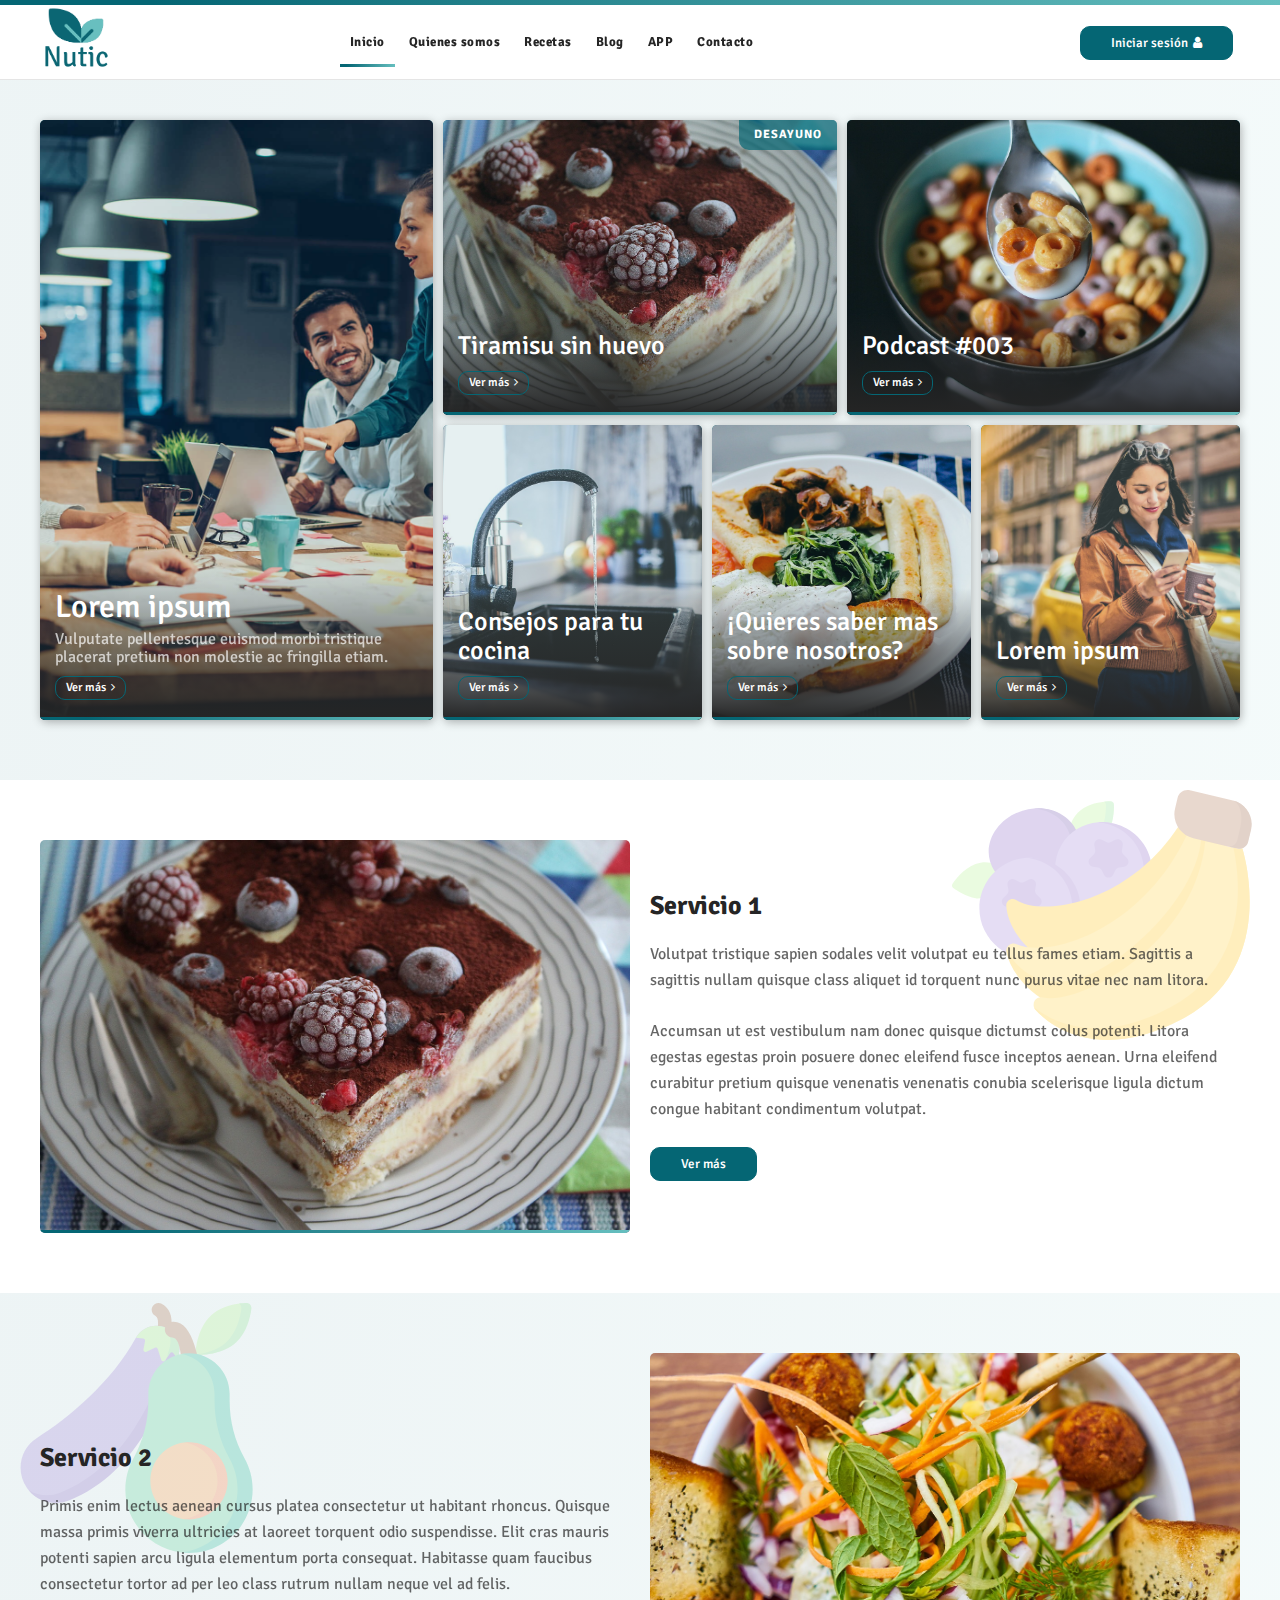
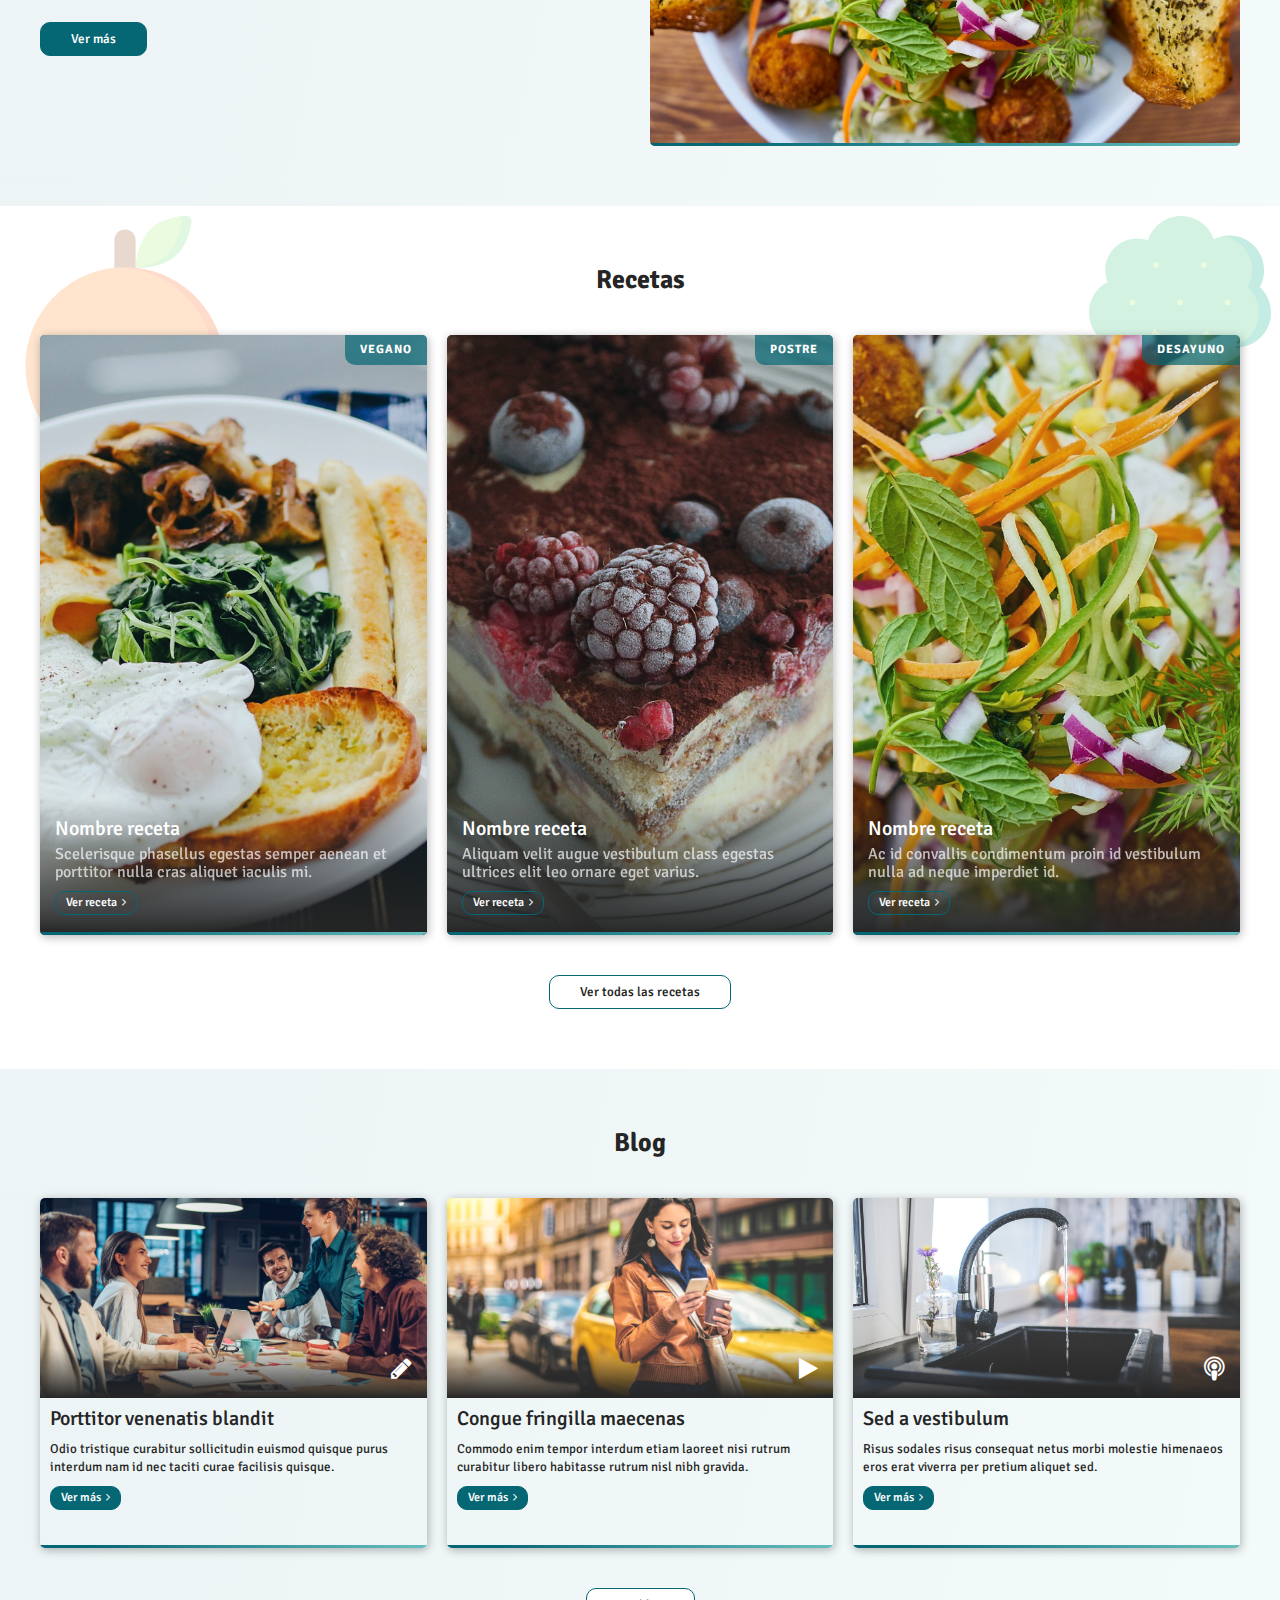
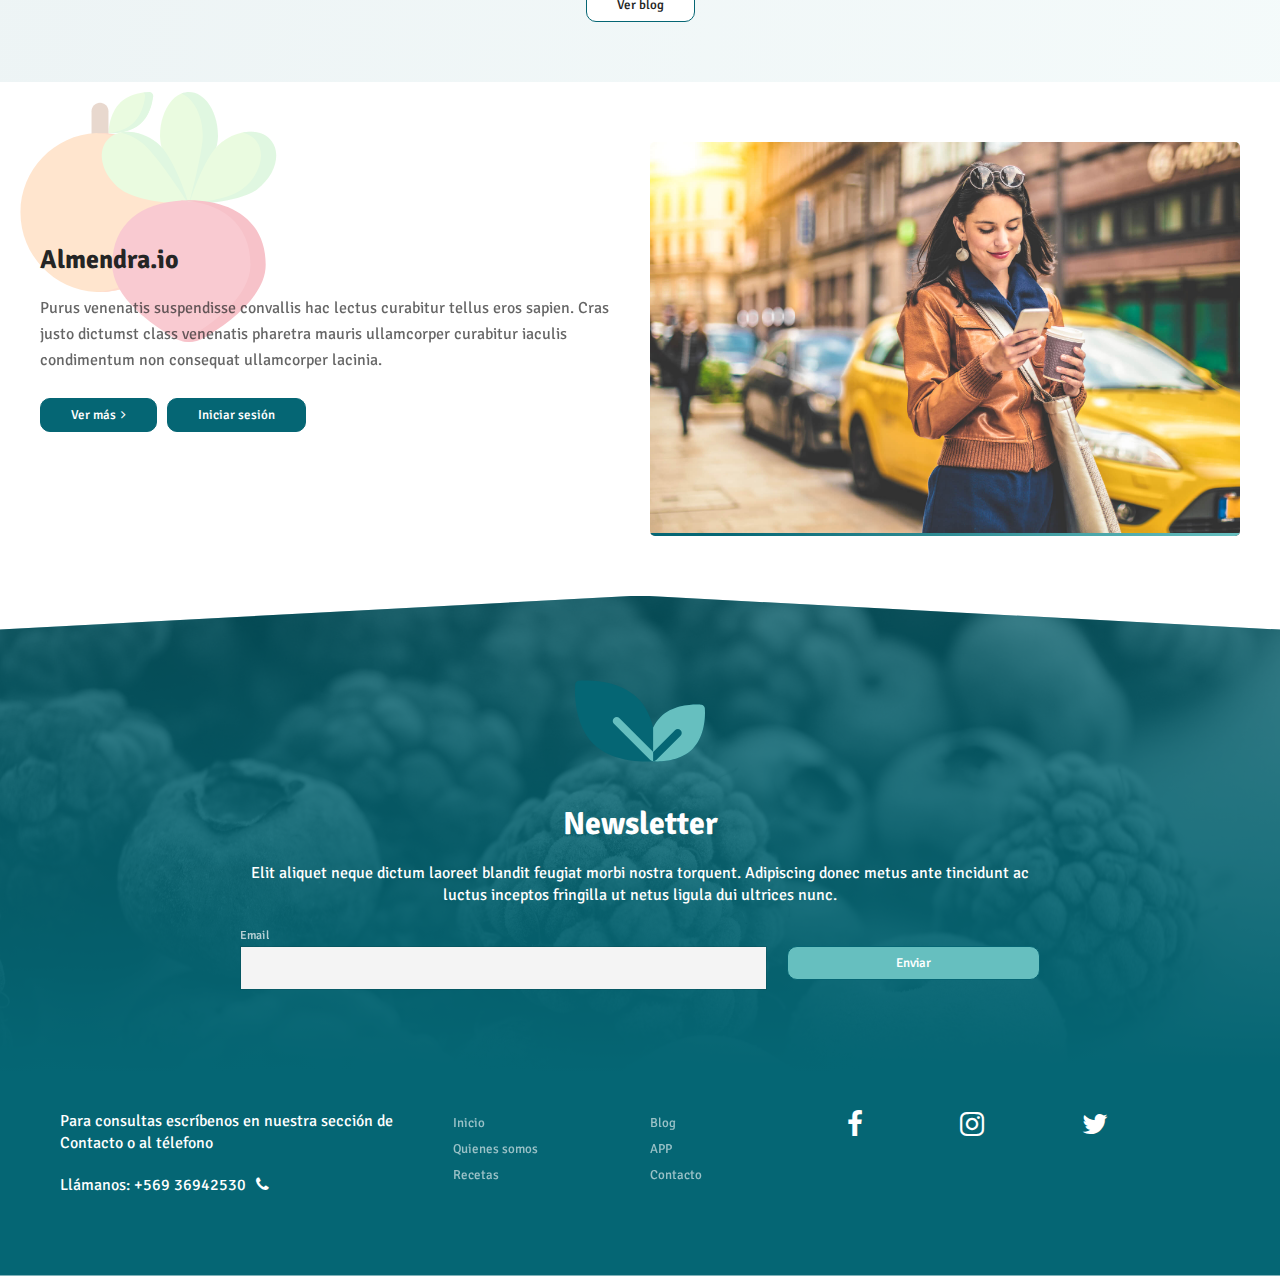
==== commit a9d9e841: "fix" ====
--- a/index.html
+++ b/index.html
@@ -5,8 +5,8 @@
     <meta charset="UTF-8">
     <link href="img/favicon.png" rel="shortcut icon">
     <meta name="viewport" content="width=device-width, initial-scale=1, maximum-scale=1">
-    <link href="css/main.css?v=57127" rel="stylesheet" type="text/css">
-    <script src="js/main.js?v=57127" type="text/javascript"></script>
+    <link href="css/main.css?v=94922" rel="stylesheet" type="text/css">
+    <script src="js/main.js?v=94922" type="text/javascript"></script>
     <!-- Meta tags facebook-->
     <meta property="og:title" content="#">
     <meta property="og:description" content="#">
@@ -76,7 +76,7 @@
                   <div class="article__grad"></div>
                   <div class="article__content">
                     <h2 class="article__title">Lorem ipsum</h2>
-                    <p class="article__description">Eros mauris vulputate fames duis dictum vulputate vestibulum tellus tortor in ut.
+                    <p class="article__description">Vulputate pellentesque euismod morbi tristique placerat pretium non molestie ac fringilla etiam.
                     </p><a href="#" class="btn btn--link">Ver más<span class="fa fa-angle-right"></span></a>
                   </div>
                 </div>
@@ -169,9 +169,9 @@
               <div class="col-xs-12 col-md-6">
                 <div class="section__body">
                   <h3 class="section__title">Servicio 1</h3>
-                  <p class="section__description">Phasellus gravida nisi justo curabitur ornare tempor quisque hac sociosqu. Litora ultricies tellus gravida placerat lectus gravida ut at senectus nunc libero inceptos vestibulum pellentesque.
+                  <p class="section__description">Volutpat tristique sapien sodales velit volutpat eu tellus fames etiam. Sagittis a sagittis nullam quisque class aliquet id torquent nunc purus vitae nec nam litora.
                   </p>
-                  <p class="section__description">Nunc elementum vel habitant odio risus elementum curabitur lectus primis. Sed et iaculis velit venenatis condimentum integer nisi lobortis pulvinar. Dapibus odio tristique hac molestie condimentum donec etiam imperdiet turpis est euismod eget tincidunt nam.
+                  <p class="section__description">Accumsan ut est vestibulum nam donec quisque dictumst colus potenti. Litora egestas egestas proin posuere donec eleifend fusce inceptos aenean. Urna eleifend curabitur pretium quisque venenatis venenatis conubia scelerisque ligula dictum congue habitant condimentum volutpat.
                   </p><a class="btn">Ver más</a>
                 </div>
               </div>
@@ -193,7 +193,7 @@
               <div class="col-xs-12 col-md-6 col-md-pull-6">
                 <div class="section__body">
                   <h3 class="section__title">Servicio 2</h3>
-                  <p class="section__description">Sodales tellus orci iaculis taciti conubia laoreet curabitur scelerisque id. Vel felis vehicula ullamcorper cursus suspendisse euismod sagittis id imperdiet. Est vivamus vehicula aliquam non colus aliquam proin mollis senectus. Ac sem pellentesque vulputate conubia ac pellentesque aliquam nulla commodo id fusce nec laoreet vel.
+                  <p class="section__description">Primis enim lectus aenean cursus platea consectetur ut habitant rhoncus. Quisque massa primis viverra ultricies at laoreet torquent odio suspendisse. Elit cras mauris potenti sapien arcu ligula elementum porta consequat. Habitasse quam faucibus consectetur tortor ad per leo class rutrum nullam neque vel ad felis.
                   </p><a class="btn">Ver más</a>
                 </div>
               </div>
@@ -222,7 +222,7 @@
                     <div class="article__grad"></div>
                     <div class="article__content">
                       <h4 class="article__title">Nombre receta</h4>
-                      <p class="article__description">Interdum aenean platea himenaeos proin orci neque duis posuere colus suspendisse eros.
+                      <p class="article__description">Scelerisque phasellus egestas semper aenean et porttitor nulla cras aliquet iaculis mi.
                       </p><a href="#" class="btn btn--link">Ver receta<span class="fa fa-angle-right"></span></a>
                     </div>
                   </div>
@@ -238,7 +238,7 @@
                     <div class="article__grad"></div>
                     <div class="article__content">
                       <h4 class="article__title">Nombre receta</h4>
-                      <p class="article__description">Facilisis quisque erat fames congue primis ante ut netus id fringilla sodales.
+                      <p class="article__description">Aliquam velit augue vestibulum class egestas ultrices elit leo ornare eget varius.
                       </p><a href="#" class="btn btn--link">Ver receta<span class="fa fa-angle-right"></span></a>
                     </div>
                   </div>
@@ -254,7 +254,7 @@
                     <div class="article__grad"></div>
                     <div class="article__content">
                       <h4 class="article__title">Nombre receta</h4>
-                      <p class="article__description">Sodales libero nam dictumst dapibus porta commodo lacinia fusce donec nostra cras.
+                      <p class="article__description">Ac id convallis condimentum proin id vestibulum nulla ad neque imperdiet id.
                       </p><a href="#" class="btn btn--link">Ver receta<span class="fa fa-angle-right"></span></a>
                     </div>
                   </div>
@@ -279,9 +279,9 @@
                     <div class="bg"><img src="img/uploads/5.jpg"></div>
                   </div>
                   <div class="article__body">
-                    <h4 class="article__title">Viverra arcu lacinia
+                    <h4 class="article__title">Porttitor venenatis blandit
                     </h4>
-                    <p class="article__description">Vitae feugiat dapibus suspendisse colus orci quam neque hac maecenas sed venenatis per hendrerit faucibus.
+                    <p class="article__description">Odio tristique curabitur sollicitudin euismod quisque purus interdum nam id nec taciti curae facilisis quisque.
                     </p><a href="#" class="btn btn--sm">Ver más<span class="fa fa-angle-right"></span></a>
                   </div>
                 </article>
@@ -293,9 +293,9 @@
                     <div class="bg"><img src="img/uploads/6.jpg"></div>
                   </div>
                   <div class="article__body">
-                    <h4 class="article__title">Accumsan eu diam
+                    <h4 class="article__title">Congue fringilla maecenas
                     </h4>
-                    <p class="article__description">Ut faucibus integer lacus congue blandit lacus hendrerit mollis donec id phasellus phasellus condimentum aenean.
+                    <p class="article__description">Commodo enim tempor interdum etiam laoreet nisi rutrum curabitur libero habitasse rutrum nisl nibh gravida.
                     </p><a href="#" class="btn btn--sm">Ver más<span class="fa fa-angle-right"></span></a>
                   </div>
                 </article>
@@ -307,9 +307,9 @@
                     <div class="bg"><img src="img/uploads/7.jpg"></div>
                   </div>
                   <div class="article__body">
-                    <h4 class="article__title">Arcu at sapien
+                    <h4 class="article__title">Sed a vestibulum
                     </h4>
-                    <p class="article__description">Etiam aliquam commodo conubia aliquam vitae tristique neque per inceptos ultrices eu neque augue cubilia.
+                    <p class="article__description">Risus sodales risus consequat netus morbi molestie himenaeos eros erat viverra per pretium aliquet sed.
                     </p><a href="#" class="btn btn--sm">Ver más<span class="fa fa-angle-right"></span></a>
                   </div>
                 </article>
@@ -333,7 +333,7 @@
               <div class="col-xs-12 col-md-6 col-md-pull-6">
                 <div class="section__body">
                   <h3 class="section__title">Almendra.io</h3>
-                  <p class="section__description">Potenti hac aenean et sollicitudin suspendisse egestas mattis adipiscing curabitur. Sociosqu vel vehicula curabitur iaculis dictum enim consectetur facilisis libero dictumst aenean porttitor congue et.
+                  <p class="section__description">Purus venenatis suspendisse convallis hac lectus curabitur tellus eros sapien. Cras justo dictumst class venenatis pharetra mauris ullamcorper curabitur iaculis condimentum non consequat ullamcorper lacinia.
                   </p><a class="btn">Ver más<span class="fa fa-angle-right"></span></a><a class="btn">Iniciar sesión</a>
                 </div>
               </div>
@@ -363,7 +363,7 @@
           <div class="footer__logo"><img src="img/icons/logo.svg"></div>
           <div class="footer__body">
             <h3 class="h2 footer__title">Newsletter</h3>
-            <p class="footer__description">Faucibus eleifend facilisis per mi nullam pulvinar ut pulvinar rhoncus. Auctor pulvinar pretium sagittis semper sollicitudin ultrices egestas etiam hendrerit dapibus hac proin turpis lobortis.
+            <p class="footer__description">Elit aliquet neque dictum laoreet blandit feugiat morbi nostra torquent. Adipiscing donec metus ante tincidunt ac luctus inceptos fringilla ut netus ligula dui ultrices nunc.
             </p>
             <div class="footer__form">
               <form>
--- a/css/main.css
+++ b/css/main.css
@@ -1,4 +1,4 @@
-.clearfix:after,.clearfix:before{content:" ";display:table}.clearfix:after{clear:both}.pull-right{float:right!important}.pull-left{float:left!important}.hide{display:none!important}.show{display:block!important}.invisible{visibility:hidden}.hidden{display:none!important}.affix{position:fixed}*{margin:0;padding:0;border:0;outline:0;-moz-box-sizing:border-box;box-sizing:border-box}body{-webkit-font-smoothing:antialiased;background:#fff}body,button,input,select,textarea{font-family:'Signika',sans-serif;font-size:16px;line-height:22px;color:#000}a,button,input,select,textarea{transition:.2s ease}a{color:#056674;text-decoration:none}a.a-classic{text-decoration:underline}a:hover,button:hover,input[type=checkbox]:hover,input[type=radio]:hover,label:hover,select:hover{cursor:pointer}.h1,.h2,.h3,.h4,.h5,h1,h2,h3,h4,h5{margin-bottom:20px;font-family:'Signika',sans-serif;font-weight:700}.cols>div,.content blockquote,.content h1,.content h2,.content h3,.content h4,.content iframe,.content ol,.content p,.content pre,.content table,.content ul,p{margin-bottom:20px}.h1,h1{font-size:32px;line-height:36px}@media (min-width:960px){.h1,h1{font-size:50px;line-height:56px}}.h2,h2{font-size:26px;line-height:29px}@media (min-width:720px){.h2,h2{font-size:32px;line-height:36px}}.h3,h3{font-size:20px;line-height:22px}@media (min-width:480px){.h3,h3{font-size:26px;line-height:29px}}.h4,h4{font-size:16px;line-height:22px}@media (min-width:480px){.h4,h4{font-size:20px;line-height:22px}}.h5,h5{font-size:14px;line-height:16px}ol,ul{list-style-type:none}img{width:auto;height:auto;margin:0 auto}img,svg{display:block;max-width:100%}.col-lg-1,.col-lg-10,.col-lg-11,.col-lg-12,.col-lg-2,.col-lg-3,.col-lg-4,.col-lg-5,.col-lg-6,.col-lg-7,.col-lg-8,.col-lg-9,.col-md-1,.col-md-10,.col-md-11,.col-md-12,.col-md-2,.col-md-3,.col-md-4,.col-md-5,.col-md-6,.col-md-7,.col-md-8,.col-md-9,.col-sm-1,.col-sm-10,.col-sm-11,.col-sm-12,.col-sm-2,.col-sm-3,.col-sm-4,.col-sm-5,.col-sm-6,.col-sm-7,.col-sm-8,.col-sm-9,.col-xs-1,.col-xs-10,.col-xs-11,.col-xs-12,.col-xs-2,.col-xs-3,.col-xs-4,.col-xs-5,.col-xs-6,.col-xs-7,.col-xs-8,.col-xs-9{position:relative;min-height:1px;padding-left:10px;padding-right:10px}.cols,.row{margin-left:-10px;margin-right:-10px}.row:after,.row:before{content:" ";display:table}.row:after{clear:both}.cols.cols--0:after,.cols.cols--0:before,.cols:after,.cols:before{content:" ";display:table}.cols.cols--0:after,.cols:after{clear:both}.cols>div{-moz-box-sizing:border-box;box-sizing:border-box}.cols:last-child{margin-bottom:-20px}.cols.cols--0{margin-left:0;margin-right:0}.cols.cols--0>div{padding-left:0;padding-right:0;margin-bottom:0}.cols.cols--0:last-child{margin-bottom:0}.cols.cols--sm{margin-left:-5px;margin-right:-5px}.cols.cols--sm:after,.cols.cols--sm:before{content:" ";display:table}.cols.cols--sm:after{clear:both}.cols.cols--sm>div{padding-left:5px;padding-right:5px;margin-bottom:10px}.cols.cols--sm:last-child{margin-bottom:-10px}@media (max-width:480px){.cols.cols--scroll{overflow:auto;-webkit-overflow-scrolling:touch;white-space:nowrap;margin:0 -20px -20px;padding:0 20px 20px}.cols.cols--scroll>div{display:inline-block;vertical-align:top;width:280px;white-space:normal;margin:0;padding:0 5px 0 0}.cols.cols--scroll>div:last-child{margin-right:15px}}@media (max-width:720px){.cols.cols--min{margin-left:-5px;margin-right:-5px}.cols.cols--min:after,.cols.cols--min:before{content:" ";display:table}.cols.cols--min:after{clear:both}.cols.cols--min>div{padding-left:5px;padding-right:5px;margin-bottom:10px}.cols.cols--min:last-child{margin-bottom:-10px}}@media (min-width:960px){.cols.cols--md{margin-left:-20px;margin-right:-20px}.cols.cols--md:after,.cols.cols--md:before{content:" ";display:table}.cols.cols--md:after{clear:both}.cols.cols--md>div{padding-left:20px;padding-right:20px;margin-bottom:40px}.cols.cols--md:last-child{margin-bottom:-40px}}.cols .col-xs-p20{width:20%;float:left}@media (min-width:480px){.cols .col-sm-p20{width:20%;float:left}}@media (min-width:720px){.cols .col-md-p20{width:20%;float:left}}@media (min-width:960px){.cols .col-lg-p20{width:20%;float:left}}.cols .col-xs-p12{width:12.5%;float:left}@media (min-width:480px){.cols .col-sm-p12{width:12.5%;float:left}}@media (min-width:720px){.cols .col-md-p12{width:12.5%;float:left}}@media (min-width:960px){.cols .col-lg-p12{width:12.5%;float:left}}.col-xs-1,.col-xs-10,.col-xs-11,.col-xs-12,.col-xs-2,.col-xs-3,.col-xs-4,.col-xs-5,.col-xs-6,.col-xs-7,.col-xs-8,.col-xs-9{float:left}.col-xs-12,footer .footer__banner .footer__body .footer__form .form__button .btn{width:100%}.col-xs-11{width:91.66666666666666%}.col-xs-10{width:83.33333333333334%}.col-xs-9{width:75%}.col-xs-8{width:66.66666666666666%}.col-xs-7{width:58.333333333333336%}.col-xs-6{width:50%}.col-xs-5{width:41.66666666666667%}.col-xs-4{width:33.33333333333333%}.col-xs-3{width:25%}.col-xs-2{width:16.666666666666664%}.col-xs-1{width:8.333333333333332%}.col-xs-pull-12{right:100%}.col-xs-pull-11{right:91.66666666666666%}.col-xs-pull-10{right:83.33333333333334%}.col-xs-pull-9{right:75%}.col-xs-pull-8{right:66.66666666666666%}.col-xs-pull-7{right:58.333333333333336%}.col-xs-pull-6{right:50%}.col-xs-pull-5{right:41.66666666666667%}.col-xs-pull-4{right:33.33333333333333%}.col-xs-pull-3{right:25%}.col-xs-pull-2{right:16.666666666666664%}.col-xs-pull-1{right:8.333333333333332%}.col-xs-pull-0{right:auto}.col-xs-push-12{left:100%}.col-xs-push-11{left:91.66666666666666%}.col-xs-push-10{left:83.33333333333334%}.col-xs-push-9{left:75%}.col-xs-push-8{left:66.66666666666666%}.col-xs-push-7{left:58.333333333333336%}.col-xs-push-6{left:50%}.col-xs-push-5{left:41.66666666666667%}.col-xs-push-4{left:33.33333333333333%}.col-xs-push-3{left:25%}.col-xs-push-2{left:16.666666666666664%}.col-xs-push-1{left:8.333333333333332%}.col-xs-push-0{left:auto}.col-xs-offset-12{margin-left:100%}.col-xs-offset-11{margin-left:91.66666666666666%}.col-xs-offset-10{margin-left:83.33333333333334%}.col-xs-offset-9{margin-left:75%}.col-xs-offset-8{margin-left:66.66666666666666%}.col-xs-offset-7{margin-left:58.333333333333336%}.col-xs-offset-6{margin-left:50%}.col-xs-offset-5{margin-left:41.66666666666667%}.col-xs-offset-4{margin-left:33.33333333333333%}.col-xs-offset-3{margin-left:25%}.col-xs-offset-2{margin-left:16.666666666666664%}.col-xs-offset-1{margin-left:8.333333333333332%}.col-xs-offset-0,.content ul{margin-left:0}@media (min-width:480px){.col-sm-1,.col-sm-10,.col-sm-11,.col-sm-12,.col-sm-2,.col-sm-3,.col-sm-4,.col-sm-5,.col-sm-6,.col-sm-7,.col-sm-8,.col-sm-9{float:left}.col-sm-12{width:100%}.col-sm-11{width:91.66666666666666%}.col-sm-10{width:83.33333333333334%}.col-sm-9{width:75%}.col-sm-8{width:66.66666666666666%}.col-sm-7{width:58.333333333333336%}.col-sm-6{width:50%}.col-sm-5{width:41.66666666666667%}.col-sm-4{width:33.33333333333333%}.col-sm-3{width:25%}.col-sm-2{width:16.666666666666664%}.col-sm-1{width:8.333333333333332%}.col-sm-pull-12{right:100%}.col-sm-pull-11{right:91.66666666666666%}.col-sm-pull-10{right:83.33333333333334%}.col-sm-pull-9{right:75%}.col-sm-pull-8{right:66.66666666666666%}.col-sm-pull-7{right:58.333333333333336%}.col-sm-pull-6{right:50%}.col-sm-pull-5{right:41.66666666666667%}.col-sm-pull-4{right:33.33333333333333%}.col-sm-pull-3{right:25%}.col-sm-pull-2{right:16.666666666666664%}.col-sm-pull-1{right:8.333333333333332%}.col-sm-pull-0{right:auto}.col-sm-push-12{left:100%}.col-sm-push-11{left:91.66666666666666%}.col-sm-push-10{left:83.33333333333334%}.col-sm-push-9{left:75%}.col-sm-push-8{left:66.66666666666666%}.col-sm-push-7{left:58.333333333333336%}.col-sm-push-6{left:50%}.col-sm-push-5{left:41.66666666666667%}.col-sm-push-4{left:33.33333333333333%}.col-sm-push-3{left:25%}.col-sm-push-2{left:16.666666666666664%}.col-sm-push-1{left:8.333333333333332%}.col-sm-push-0{left:auto}.col-sm-offset-12{margin-left:100%}.col-sm-offset-11{margin-left:91.66666666666666%}.col-sm-offset-10{margin-left:83.33333333333334%}.col-sm-offset-9{margin-left:75%}.col-sm-offset-8{margin-left:66.66666666666666%}.col-sm-offset-7{margin-left:58.333333333333336%}.col-sm-offset-6{margin-left:50%}.col-sm-offset-5{margin-left:41.66666666666667%}.col-sm-offset-4{margin-left:33.33333333333333%}.col-sm-offset-3{margin-left:25%}.col-sm-offset-2{margin-left:16.666666666666664%}.col-sm-offset-1{margin-left:8.333333333333332%}.col-sm-offset-0{margin-left:0}}@media (min-width:720px){.col-md-1,.col-md-10,.col-md-11,.col-md-12,.col-md-2,.col-md-3,.col-md-4,.col-md-5,.col-md-6,.col-md-7,.col-md-8,.col-md-9{float:left}.col-md-12{width:100%}.col-md-11{width:91.66666666666666%}.col-md-10{width:83.33333333333334%}.col-md-9{width:75%}.col-md-8{width:66.66666666666666%}.col-md-7{width:58.333333333333336%}.col-md-6{width:50%}.col-md-5{width:41.66666666666667%}.col-md-4{width:33.33333333333333%}.col-md-3{width:25%}.col-md-2{width:16.666666666666664%}.col-md-1{width:8.333333333333332%}.col-md-pull-12{right:100%}.col-md-pull-11{right:91.66666666666666%}.col-md-pull-10{right:83.33333333333334%}.col-md-pull-9{right:75%}.col-md-pull-8{right:66.66666666666666%}.col-md-pull-7{right:58.333333333333336%}.col-md-pull-6{right:50%}.col-md-pull-5{right:41.66666666666667%}.col-md-pull-4{right:33.33333333333333%}.col-md-pull-3{right:25%}.col-md-pull-2{right:16.666666666666664%}.col-md-pull-1{right:8.333333333333332%}.col-md-pull-0{right:auto}.col-md-push-12{left:100%}.col-md-push-11{left:91.66666666666666%}.col-md-push-10{left:83.33333333333334%}.col-md-push-9{left:75%}.col-md-push-8{left:66.66666666666666%}.col-md-push-7{left:58.333333333333336%}.col-md-push-6{left:50%}.col-md-push-5{left:41.66666666666667%}.col-md-push-4{left:33.33333333333333%}.col-md-push-3{left:25%}.col-md-push-2{left:16.666666666666664%}.col-md-push-1{left:8.333333333333332%}.col-md-push-0{left:auto}.col-md-offset-12{margin-left:100%}.col-md-offset-11{margin-left:91.66666666666666%}.col-md-offset-10{margin-left:83.33333333333334%}.col-md-offset-9{margin-left:75%}.col-md-offset-8{margin-left:66.66666666666666%}.col-md-offset-7{margin-left:58.333333333333336%}.col-md-offset-6{margin-left:50%}.col-md-offset-5{margin-left:41.66666666666667%}.col-md-offset-4{margin-left:33.33333333333333%}.col-md-offset-3{margin-left:25%}.col-md-offset-2{margin-left:16.666666666666664%}.col-md-offset-1{margin-left:8.333333333333332%}.col-md-offset-0{margin-left:0}}@media (min-width:960px){.col-lg-1,.col-lg-10,.col-lg-11,.col-lg-12,.col-lg-2,.col-lg-3,.col-lg-4,.col-lg-5,.col-lg-6,.col-lg-7,.col-lg-8,.col-lg-9{float:left}.col-lg-12{width:100%}.col-lg-11{width:91.66666666666666%}.col-lg-10{width:83.33333333333334%}.col-lg-9{width:75%}.col-lg-8{width:66.66666666666666%}.col-lg-7{width:58.333333333333336%}.col-lg-6{width:50%}.col-lg-5{width:41.66666666666667%}.col-lg-4{width:33.33333333333333%}.col-lg-3{width:25%}.col-lg-2{width:16.666666666666664%}.col-lg-1{width:8.333333333333332%}.col-lg-pull-12{right:100%}.col-lg-pull-11{right:91.66666666666666%}.col-lg-pull-10{right:83.33333333333334%}.col-lg-pull-9{right:75%}.col-lg-pull-8{right:66.66666666666666%}.col-lg-pull-7{right:58.333333333333336%}.col-lg-pull-6{right:50%}.col-lg-pull-5{right:41.66666666666667%}.col-lg-pull-4{right:33.33333333333333%}.col-lg-pull-3{right:25%}.col-lg-pull-2{right:16.666666666666664%}.col-lg-pull-1{right:8.333333333333332%}.col-lg-pull-0{right:auto}.col-lg-push-12{left:100%}.col-lg-push-11{left:91.66666666666666%}.col-lg-push-10{left:83.33333333333334%}.col-lg-push-9{left:75%}.col-lg-push-8{left:66.66666666666666%}.col-lg-push-7{left:58.333333333333336%}.col-lg-push-6{left:50%}.col-lg-push-5{left:41.66666666666667%}.col-lg-push-4{left:33.33333333333333%}.col-lg-push-3{left:25%}.col-lg-push-2{left:16.666666666666664%}.col-lg-push-1{left:8.333333333333332%}.col-lg-push-0{left:auto}.col-lg-offset-12{margin-left:100%}.col-lg-offset-11{margin-left:91.66666666666666%}.col-lg-offset-10{margin-left:83.33333333333334%}.col-lg-offset-9{margin-left:75%}.col-lg-offset-8{margin-left:66.66666666666666%}.col-lg-offset-7{margin-left:58.333333333333336%}.col-lg-offset-6{margin-left:50%}.col-lg-offset-5{margin-left:41.66666666666667%}.col-lg-offset-4{margin-left:33.33333333333333%}.col-lg-offset-3{margin-left:25%}.col-lg-offset-2{margin-left:16.666666666666664%}.col-lg-offset-1{margin-left:8.333333333333332%}.col-lg-offset-0{margin-left:0}}@-webkit-keyframes fadeIn{0%{opacity:0}}@keyframes fadeIn{0%{opacity:0}}@-webkit-keyframes fadeOut{to{opacity:0}}@keyframes fadeOut{to{opacity:0}}@-webkit-keyframes slideUp{0%{-webkit-transform:translateY(100%);transform:translateY(100%)}}@keyframes slideUp{0%{-webkit-transform:translateY(100%);transform:translateY(100%)}}@-webkit-keyframes slideFadeUp{0%{-webkit-transform:translateY(20px);transform:translateY(20px);opacity:0}}@keyframes slideFadeUp{0%{-webkit-transform:translateY(20px);transform:translateY(20px);opacity:0}}@-webkit-keyframes slideUpOut{to{-webkit-transform:translateY(-100%);transform:translateY(-100%)}}@keyframes slideUpOut{to{-webkit-transform:translateY(-100%);transform:translateY(-100%)}}@-webkit-keyframes slideDown{0%{-webkit-transform:translateY(-100%);transform:translateY(-100%)}}@keyframes slideDown{0%{-webkit-transform:translateY(-100%);transform:translateY(-100%)}}@-webkit-keyframes slideFadeDown{0%{-webkit-transform:translateY(-20px);transform:translateY(-20px);opacity:0}}@keyframes slideFadeDown{0%{-webkit-transform:translateY(-20px);transform:translateY(-20px);opacity:0}}@-webkit-keyframes slideDownOut{to{-webkit-transform:translateY(100%);transform:translateY(100%)}}@keyframes slideDownOut{to{-webkit-transform:translateY(100%);transform:translateY(100%)}}@-webkit-keyframes slideLeft{0%{-webkit-transform:translateX(100%);transform:translateX(100%)}}@keyframes slideLeft{0%{-webkit-transform:translateX(100%);transform:translateX(100%)}}@-webkit-keyframes slideFadeLeft{0%{-webkit-transform:translateX(20px);transform:translateX(20px);opacity:0}}@keyframes slideFadeLeft{0%{-webkit-transform:translateX(20px);transform:translateX(20px);opacity:0}}@-webkit-keyframes slideLeftOut{to{-webkit-transform:translateX(-100%);transform:translateX(-100%)}}@keyframes slideLeftOut{to{-webkit-transform:translateX(-100%);transform:translateX(-100%)}}@-webkit-keyframes slideRight{0%{-webkit-transform:translateX(-100%);transform:translateX(-100%)}}@keyframes slideRight{0%{-webkit-transform:translateX(-100%);transform:translateX(-100%)}}@-webkit-keyframes slideFadeRight{0%{-webkit-transform:translateX(-20px);transform:translateX(-20px);opacity:0}}@keyframes slideFadeRight{0%{-webkit-transform:translateX(-20px);transform:translateX(-20px);opacity:0}}@-webkit-keyframes slideRightOut{to{-webkit-transform:translateX(100%);transform:translateX(100%)}}@keyframes slideRightOut{to{-webkit-transform:translateX(100%);transform:translateX(100%)}}@-webkit-keyframes scaleIn{0%{-webkit-transform:scale(0);transform:scale(0)}}@keyframes scaleIn{0%{-webkit-transform:scale(0);transform:scale(0)}}@-webkit-keyframes scaleFadeIn{0%{-webkit-transform:scale(1.2);transform:scale(1.2);opacity:0}}@keyframes scaleFadeIn{0%{-webkit-transform:scale(1.2);transform:scale(1.2);opacity:0}}@-webkit-keyframes scaleOut{to{-webkit-transform:scale(0);transform:scale(0)}}@keyframes scaleOut{to{-webkit-transform:scale(0);transform:scale(0)}}@-webkit-keyframes scaleFadeOut{to{-webkit-transform:scale(.8);transform:scale(.8);opacity:0}}@keyframes scaleFadeOut{to{-webkit-transform:scale(.8);transform:scale(.8);opacity:0}}@-webkit-keyframes translateBg{0%{-webkit-transform:translateY(-10%);transform:translateY(-10%)}}@keyframes translateBg{0%{-webkit-transform:translateY(-10%);transform:translateY(-10%)}}@-webkit-keyframes heightMd{0%{max-height:0;overflow:hidden}to{max-height:500px;overflow:hidden}}@keyframes heightMd{0%{max-height:0;overflow:hidden}to{max-height:500px;overflow:hidden}}@-webkit-keyframes bgIn{0%{-webkit-transform:translateY(-10%);transform:translateY(-10%)}}@keyframes bgIn{0%{-webkit-transform:translateY(-10%);transform:translateY(-10%)}}article{position:relative;overflow:hidden;color:#252525;box-shadow:1px 2px 10px rgba(0,0,0,.3);border-radius:5px}article a:after{content:"";z-index:2}article .article__bg,article a:after{position:absolute;top:0;left:0;width:100%;height:100%}article .article__title{font-weight:500;margin-bottom:10px}article .article__description{margin-bottom:10px;font-size:13px;line-height:18px}.content blockquote:last-child,.content h1:last-child,.content h2:last-child,.content h3:last-child,.content h4:last-child,.content iframe:last-child,.content ol:last-child,.content p:last-child,.content pre:last-child,.content table:last-child,.content ul:last-child,article .article__description:last-child{margin-bottom:0}article .article__content p{font-size:16px;opacity:.7}article.article--recipe .article__body .article__description{display:none}@media (min-width:720px){article.article--recipe .article__body .article__description{display:block}}article.article--box,article.article--recipe{height:300px;background-color:#056674}@media (min-width:720px){article.article--box,article.article--recipe{height:600px}}article.article--box.article--box--min,article.article--box.article--recipe--min,article.article--recipe.article--box--min,article.article--recipe.article--recipe--min{height:200px}@media (min-width:720px){article.article--box.article--box--min,article.article--box.article--recipe--min,article.article--recipe.article--box--min,article.article--recipe.article--recipe--min{height:295px}}article.article--box.article--box--min .article__body .article__title,article.article--box.article--recipe--min .article__body .article__title,article.article--recipe.article--box--min .article__body .article__title,article.article--recipe.article--recipe--min .article__body .article__title{margin-bottom:10px;font-size:16px;line-height:22px}@media (min-width:480px){article.article--box.article--box--min .article__body .article__title,article.article--box.article--recipe--min .article__body .article__title,article.article--recipe.article--box--min .article__body .article__title,article.article--recipe.article--recipe--min .article__body .article__title{font-size:20px;line-height:22px}}@media (min-width:720px){article.article--box.article--box--min .article__body .article__title,article.article--box.article--recipe--min .article__body .article__title,article.article--recipe.article--box--min .article__body .article__title,article.article--recipe.article--recipe--min .article__body .article__title{font-size:20px;line-height:22px}}@media (min-width:720px) and (min-width:480px){article.article--box.article--box--min .article__body .article__title,article.article--box.article--recipe--min .article__body .article__title,article.article--recipe.article--box--min .article__body .article__title,article.article--recipe.article--recipe--min .article__body .article__title{font-size:26px;line-height:29px}}article.article--box.article--box--min .article__body .article__description,article.article--box.article--recipe--min .article__body .article__description,article.article--recipe.article--box--min .article__body .article__description,article.article--recipe.article--recipe--min .article__body .article__description{display:none}@media (min-width:720px){article.article--box.article--box--min .article__body .article__description,article.article--box.article--recipe--min .article__body .article__description,article.article--recipe.article--box--min .article__body .article__description,article.article--recipe.article--recipe--min .article__body .article__description{display:block}}article.article--box .article__tag,article.article--recipe .article__tag{position:absolute;top:0;right:0;padding:5px 15px;color:#fff;background-color:rgba(5,102,116,.7);font-size:10px;line-height:10px;border-radius:0 0 0 10px;letter-spacing:1px;text-transform:uppercase;font-weight:700;z-index:2}@media (min-width:720px){article.article--box .article__tag,article.article--recipe .article__tag{font-size:12px;line-height:10px;padding:10px 15px}}article.article--box .article__body,article.article--recipe .article__body{position:absolute;bottom:0;left:0;width:100%;padding:20px 15px;color:#fff;transition:.5s;z-index:2}article.article--box .article__body:before,article.article--recipe .article__body:before{content:'';position:absolute;left:0;bottom:0;width:100%;background:#056674;background:linear-gradient(101deg,#056674 12%,#66bfbf 100%);height:3px;z-index:2}article.article--box .article__body .article__title,article.article--recipe .article__body .article__title{margin-bottom:5px}article.article--box .article__body .article__grad,article.article--recipe .article__body .article__grad{position:absolute;top:0;left:0;width:100%;height:100%;bottom:-1px;background:#252525;background:linear-gradient(0deg,#252525,transparent);transition:.5s}article.article--box .article__body .article__content,article.article--recipe .article__body .article__content{position:relative;z-index:2}article.article--box .article__bg,article.article--recipe .article__bg{opacity:.9;transition:.5s}article.article--box .article__bg .bg,article.article--recipe .article__bg .bg{transition:.5s}article.article--box:hover .article__bg,article.article--recipe:hover .article__bg{opacity:.7}article.article--box:hover .bg,article.article--recipe:hover .bg{-webkit-transform:scale(1.03);transform:scale(1.03)}article.article--blog .article__bg{position:relative;height:100px}@media (min-width:720px){article.article--blog .article__bg{height:200px}}article.article--blog .article__bg:after{content:'';position:absolute;left:0;width:100%;bottom:-1px;background:#252525;background:linear-gradient(0deg,#252525,transparent);height:50px;top:50px}@media (min-width:720px){article.article--blog .article__bg:after{height:50px;top:150px}}article.article--blog .article__tag{position:absolute;bottom:0;right:0;z-index:2;padding:15px;color:#fff}article.article--blog .article__tag span{font-size:24px}article.article--blog .article__body{position:relative;padding:10px;min-height:110px}@media (min-width:480px){article.article--blog .article__body{min-height:150px}}.bg img,article.article--blog .article__body .article__description{display:none}@media (min-width:480px){article.article--blog .article__body .article__description{display:block}}article.article--blog .article__body:before{content:'';position:absolute;left:0;bottom:0;width:100%;background:#056674;background:linear-gradient(101deg,#056674 12%,#66bfbf 100%);height:3px;z-index:2}article.article--blog .article__body .article__date{display:block;font-size:12px;line-height:14px;margin-bottom:5px}.bg{position:absolute;top:0;left:0;width:100%;height:100%;background:center center no-repeat;background-size:cover;opacity:0;display:block}.bg.bg-loaded{-webkit-animation:fadeIn 1s ease both;animation:fadeIn 1s ease both;opacity:1}.btn{text-decoration:none;border:1px solid #056674;display:inline-block;padding:5px 30px;border-radius:10px;vertical-align:middle;line-height:22px;font-size:13px;font-weight:500;transition:.2s ease;text-align:center;position:relative}.btn,.btn.btn--link:hover,.btn:hover{background-color:#056674;color:#fff}.btn.btn--white{background-color:#fff;color:#056674!important}.btn.btn--white:after{background-color:#252525}.btn.btn--secondary{background-color:#66bfbf}.btn.btn--transparent-border{border-color:#056674;color:#252525;background-color:#fff}.btn.btn--link,.btn.btn--sm{padding:0 10px;font-size:12px}.btn.btn--link{background-color:transparent;color:#fff}.btn,.btn.btn--link:hover{cursor:pointer}.btn .fa,header .header__right .header__item span{margin-left:5px}.carousel .carousel-thumbnails .carousel-thumbnail .bar{position:absolute;top:0;left:0;width:0%;height:0;background:#252525;transition:.1s ease;display:none}.carousel .carousel-thumbnails .carousel-thumbnail:hover{cursor:pointer}.carousel .carousel-thumbnails .carousel-thumbnail.current .bar{display:block;height:4px}.carousel .carousel-contents .carousel-content{display:none}.carousel .carousel-contents .carousel-content.out{display:block;-webkit-animation:fadeOut .2s ease both;animation:fadeOut .2s ease both}.carousel .carousel-contents .carousel-content.current{display:block;-webkit-animation:fadeIn .4s .2s ease backwards;animation:fadeIn .4s .2s ease backwards}.content{line-height:26px;color:#414141}.content h1,.content h2,.content h3,.content h4,.content h5{padding-top:10px}.content h1:first-child,.content h2:first-child,.content h3:first-child,.content h4:first-child,.content h5:first-child{padding-top:0}.content ol{list-style-type:decimal;margin-left:20px}.content ul li{padding-left:25px;margin-bottom:5px;position:relative}.content ul li:before{content:"\f00c";font-family:"FontAwesome";position:absolute;top:0;left:0;color:#056674}.content blockquote{padding:10px 20px 10px 40px;border-left:2px solid color;font-size:1.2em;line-height:1.5em;font-style:italic;position:relative}.content blockquote:before{content:"\f10d";font-family:"FontAwesome";position:absolute;top:0;left:10px;opacity:.5;display:inline-block;padding-right:2px}.content pre{background:rgba(0,0,0,.05);padding:10px 20px;overflow:auto;-webkit-overflow-scrolling:touch}@media (min-width:480px){.content img.alignright{float:right;margin-left:20px}.content img.alignleft{float:left;margin-right:20px}}.content img.aligncenter{margin:0 auto}.content iframe{width:100%;max-width:100%;display:block;height:200px;background:lighter}@media (min-width:480px){.content iframe{height:300px}}@media (min-width:720px){.content iframe{height:400px}}.content a{text-decoration:none}.content a:hover:not(.btn),.wp a:hover:not(.btn){text-decoration:underline}.content p.p-lg{font-size:120%;line-height:160%;font-style:italic}.dscroll{opacity:0;-webkit-animation:none;animation:none;transition:none}.dscroll.dscroll--in{-webkit-animation:slideFadeUp .8s ease-out backwards;animation:slideFadeUp .8s ease-out backwards;opacity:1}.faq{radius:rad;overflow:hidden;padding:0 10px}@media (min-width:720px){.faq{padding:0 20px}}.faq .faq__item{background:#fff;border-bottom:1px solid #fbfbfb;position:relative;border-radius:2px;overflow:hidden;border-bottom:1px solid rgba(0,0,0,.2);margin-bottom:10px}.faq .faq__item.faq__open .faq__question .fa{-webkit-transform:rotate(180deg);transform:rotate(180deg)}.faq .faq__question{margin-bottom:0;padding:15px 20px;transition:.5s;font-size:16px;line-height:22px;font-weight:500}@media (min-width:480px){.faq .faq__question{font-size:20px;line-height:22px}}@media (min-width:720px){.faq .faq__question{padding:20px 30px;font-size:16px;line-height:22px}}.faq .faq__question .fa{float:right;transition:.5s;color:#056674;margin-left:10px}.faq .faq__question:hover{cursor:pointer;color:#056674}@media (min-width:720px) and (min-width:480px){.faq .faq__question{font-size:20px;line-height:22px}}.faq .faq__answer{padding:0 20px 20px;border-top:1px solid rgba(0,0,0,.1)}@media (min-width:720px){.faq .faq__answer{padding:25px 30px}}.faq .faq__answer li{font-weight:500;margin-bottom:20px;opacity:.8}@media (min-width:720px){.faq .faq__answer li{line-height:26px;font-size:16px}}@font-face{font-family:'Norwester';src:url(../fonts/norwester-webfont.woff) format('woff');font-weight:700;font-style:normal}footer{color:#fff;text-align:center;position:relative;background:#056674;-webkit-clip-path:polygon(50% 0%,100% 1%,100% 100%,0 100%,0 1%);clip-path:polygon(50% 0%,100% 1%,100% 100%,0 100%,0 1%)}@media (min-width:480px){footer{text-align:left;-webkit-clip-path:polygon(50% 0%,100% 5%,100% 100%,0 100%,0 5%);clip-path:polygon(50% 0%,100% 5%,100% 100%,0 100%,0 5%)}}footer .footer__bg{opacity:.3;position:absolute;top:0;left:0;width:100%;height:70%}footer .footer__bg .bg{-webkit-filter:grayscale(1);filter:grayscale(1)}footer .footer__bg:after{content:"";position:absolute;top:0;left:0;width:100%;height:100%;bottom:-1px;background:#056674;background:linear-gradient(0deg,#056674,transparent)}footer .footer__logo{display:block;margin-bottom:20px}footer .footer__logo img{width:130px}footer .footer__banner .footer__body{text-align:center;max-width:800px;margin:0 auto}footer .footer__banner .footer__body>*{-webkit-animation:slideFadeLeft .5s ease backwards;animation:slideFadeLeft .5s ease backwards}footer .footer__banner .footer__body>:nth-child(1){-webkit-animation-delay:.2s;animation-delay:.2s}footer .footer__banner .footer__body>:nth-child(2){-webkit-animation-delay:.4s;animation-delay:.4s}footer .footer__banner .footer__body>:nth-child(3){-webkit-animation-delay:.6s;animation-delay:.6s}footer .footer__banner .footer__body>:nth-child(4){-webkit-animation-delay:.8s;animation-delay:.8s}footer .footer__banner .footer__body>:nth-child(5){-webkit-animation-delay:1s;animation-delay:1s}@media (min-width:720px){footer .footer__banner .footer__body .footer__form .form__button{margin-top:20px}}footer .footer__wrap{position:relative;max-width:1400px;margin:0 auto;padding:30px 20px}@media (min-width:720px){footer .footer__wrap{padding:60px}footer .footer__wrap.footer__wrap--sm{padding:10px}footer .footer__wrap.footer__wrap--md{padding:60px 40px}}footer .footer__links__social{display:-ms-flexbox;display:flex;-ms-flex-align:center;align-items:center;-ms-flex-pack:distribute;justify-content:space-around;margin-bottom:20px}@media (min-width:720px){footer .footer__links__social{-ms-flex-pack:justify;justify-content:space-between;width:70%}}footer .footer__links__social a{color:#fff}footer .footer__links__social a span{font-size:28px}footer .footer__links__social a .footer__social__text{font-size:14px;margin-left:10px;opacity:.7}footer .footer__links.footer_links--primary{text-align:center}@media (min-width:720px){footer .footer__links.footer_links--primary{text-align:left}}footer .footer__links ul li a{color:#fff;display:inline-block;padding:5px 0;line-height:10px;font-size:13px;opacity:.6;text-align:left}footer .footer__links ul li a:hover{opacity:1;color:#fff}@media (min-width:480px){footer .footer__links ul li a{padding:8px 0}}footer .footer__links .footer__links__list{text-align:center}@media (min-width:720px){footer .footer__links .footer__links__list{display:block;text-align:left}}footer .footer__links .footer__links__contact .footer__description span{margin-left:10px}@media (min-width:720px){footer .footer__links .footer__links__contact .footer__description span{margin-right:10px}}footer .footer__links .footer__links__app{display:-ms-flexbox;display:flex;-ms-flex-pack:center;justify-content:center}@media (min-width:720px){footer .footer__links .footer__links__app{-ms-flex-pack:start;justify-content:flex-start}}footer .footer__links .footer__links__app .footer__button{margin:5px}footer .footer__links .footer__links__app .footer__button img{height:30px}footer .footer__links.footer__links--secondary{font-size:12px;overflow:hidden}footer .footer__links.footer__links--secondary a{display:inline-block;margin:0 10px;color:#fff;opacity:.6}footer .footer__links.footer__links--secondary a:hover,header .header__right .header__item .header__item__nav ul li a:hover{opacity:1}@media (min-width:480px){footer .footer__links.footer__links--secondary .footer__copyright{text-align:center}}footer .footer__links.footer__links--secondary .footer__copyright img{display:inline-block;width:80px;vertical-align:middle;stroker:#fff}.form,form{position:relative}input,textarea{display:block;padding:10px}input,select,textarea{width:100%;vertical-align:top;background:#fff;-moz-box-sizing:border-box;box-sizing:border-box;-webkit-appearance:none;appearance:none;font-weight:100}input:focus,select:focus,textarea:focus{border-color:color}input::-webkit-inner-spin-button,input::-webkit-outer-spin-button{-webkit-appearance:none;margin:0}input[type=checkbox],input[type=radio]{width:20px;height:20px;display:inline-block;vertical-align:middle;margin-right:5px;padding:0;background:#fbfbfb url(../img/icon-checked.png) 50% -100% no-repeat;border:1px solid #fbfbfb;border-radius:10px}input[type=checkbox]:checked,input[type=radio]:checked{background-color:#000;background-position:50% 50%;border-color:#000}input[type=file]{position:absolute;top:0;left:0;z-index:-5;background-color:#f4f4f4;padding-left:20px;padding-right:0;border:1px solid rgba(0,0,0,.1)}select{display:inline-block;border:none;opacity:1;padding:10px 40px 10px 15px;margin-bottom:0;background:url(../img/icon-select.png) 100% 50% no-repeat}textarea{height:100px;overflow:auto;-webkit-overflow-scrolling:touch}.form__element{padding-top:20px;position:relative;display:block}.form__element:hover{cursor:text}.form__element .form__title,.form__element .form__title__notfocus{font-size:14px;font-weight:500;position:absolute;left:0;transition:.2s ease;-webkit-transform-origin:left top;transform-origin:left top;opacity:.7;top:0;-webkit-transform:scale(.85);transform:scale(.85)}.form__element .form__title__notfocus{-webkit-transform:scale(1);transform:scale(1)}.form__element .form__input{position:relative;border:1px solid rgba(0,0,0,.1);z-index:2}.form__element .form__input input,.form__element .form__input select,.form__element .form__input textarea{background-color:#f4f4f4;border:0;padding-left:20px;padding-right:0}.form__element .form__select{position:relative;border-bottom:1px solid #fbfbfb;cursor:pointer;color:#252525;-webkit-tap-highlight-color:rgba(0,0,0,0)}.form__element .form__select select,header .header__logo.header__logo--color{display:none}.form__element .form__input--file{position:relative;z-index:2;padding:4px 5px;display:block}.form__element .form__input--file label{position:absolute;top:0;left:0;text-align:center;background-color:#252525;color:#fff;font-size:12px;padding:12px 30px;width:44%;border-radius:none!important;cursor:pointer}.form__element:after{content:"";position:absolute;bottom:0;left:0;width:0%;height:2px;border-radius:2px;background:#000;transition:.5s;z-index:2}.form__element.form__element--focused .form__input{border-color:#056674}.form__element.form__element--file .form__title,.form__element.form__element--filled .form__title,.form__element.form__element--focused .form__title{top:0;-webkit-transform:scale(.85);transform:scale(.85)}.form__considerations{font-size:12px}.form__considerations p{margin-bottom:10px}.form__c{margin-bottom:20px}.gallery{position:fixed;height:100%;z-index:5;background:rgba(0,0,0,.8);-webkit-animation:fadeIn .4s ease;animation:fadeIn .4s ease}.gallery .gallery__slider,.gallery video{position:absolute;top:0;left:0;width:100%;height:100%}@media (min-width:720px){.gallery .gallery__slider .bg{border:60px solid transparent}}.gallery .gallery__close{position:absolute;top:0;right:0;z-index:3;padding:10px 15px;color:#fff;cursor:pointer}.gallery .gallery__back{cursor:pointer;position:absolute;top:0;left:0;z-index:2;width:100%;height:100%}.gallery .gallery__description,.gallery .gallery__img{position:absolute;text-align:center;z-index:3;width:100%}.gallery .gallery__description{bottom:0;background:#000;background:linear-gradient(0deg,#000,transparent);color:#fff;padding:30px 20px;font-size:13px;-webkit-animation:fadeIn .5s .2s ease backwards;animation:fadeIn .5s .2s ease backwards;text-shadow:1px 2px 10px rgba(0,0,0,.3);left:0}.gallery .gallery__img{left:50%;top:50%;-webkit-transform:translate(-50%,-50%);transform:translate(-50%,-50%)}@media (min-width:720px){.gallery .gallery__img{width:100%;max-width:1400px}.gallery .gallery__img img{width:100%;min-width:800px}}.gallery .gallery__zoom{position:absolute;top:0;right:0;background-color:rgba(0,0,0,.5);padding:15px}.gallery .gallery__zoom span{color:#fff;font-size:18px}.gallery.gallery--out{-webkit-animation:fadeOut .2s ease both;animation:fadeOut .2s ease both}.gallery,header,header:before{left:0;top:0;width:100%}header{line-height:60px;z-index:20;color:#fff;transition:.5s;border-bottom:1px solid rgba(0,0,0,.1);background-color:#fff;height:60px;position:fixed}header a{color:#252525}header:before{content:'';position:absolute;background:#056674;background:linear-gradient(101deg,#056674 12%,#66bfbf 100%);height:5px}header .header__primary{position:relative;z-index:20;height:100%}header .header__wrap{position:relative;max-width:1400px;margin:0 auto;height:100%}header .header__inner{position:relative;height:100%;text-align:left}header .header__logo{float:left;margin-left:20px}header .header__logo img{display:inline-block;width:40px;position:relative;top:12px}header .header__nav{display:none;z-index:1}header .header__nav .header__nav__back,header .header__nav .header__nav__close{position:absolute;top:0;width:50px;height:50px;opacity:.5;z-index:3;display:none}header .header__nav .header__nav__back div,header .header__nav .header__nav__close div{height:2px;background:#056674;width:15px;position:absolute;top:50%;left:50%;margin-top:-1px;border-radius:2px;margin-left:-7.5px}header .header__nav .header__nav__close{right:0}header .header__nav .header__nav__close div{-webkit-transform:rotate(45deg);transform:rotate(45deg)}header .header__nav .header__nav__close div:last-child{-webkit-transform:rotate(135deg);transform:rotate(135deg)}header .header__nav .header__nav__back{left:0;-webkit-animation:slideFadeLeft .5s ease;animation:slideFadeLeft .5s ease}header .header__nav .header__nav__back div:first-child{-webkit-transform-origin:left top;transform-origin:left top;-webkit-transform:rotate(45deg);transform:rotate(45deg);width:10px}header .header__nav .header__nav__back div:last-child{-webkit-transform-origin:left bottom;transform-origin:left bottom;-webkit-transform:rotate(-45deg);transform:rotate(-45deg);width:10px}header .header__ham{position:relative;background-color:transparent;width:35px;padding:12px 0;display:inline-block;vertical-align:middle;border-radius:2px;text-align:center;height:45px}header .header__ham span{display:block;height:2px;margin:0 auto 4px;background:#fff;width:25px;transition:.2s ease}header .header__right{position:relative;float:right}header .header__right .header__item{float:left;padding:0 7px;min-width:40px;font-size:24px;cursor:pointer}.logo .logo__flex .logo__text.logo__text--white,header .header__right .header__item .btn,header .header__right .header__item a,section .section__breadcrumb a{color:#fff}header .header__right .header__item .header__item__nav ul li:after,header .header__right .header__item.header__item--social{display:none}header .header__right .header__item.header__item--social:hover a span{transition:.5s;color:#fff}header .header__right .header__item.header__item--social:hover a span.fa-facebook{color:#3b5998}header .header__right .header__item.header__item--social:hover a span.fa-whatsapp{color:#4dc247}.logo .logo__flex .logo__text.logo__text--color,header .header__right .header__item.header__item--search .fa{color:#056674}header .header__right .header__item.header__item--button{margin-left:20px}header .header__right .header__item.header__item--button .btn{color:#fff;font-size:10px;background-color:#056674;border-color:#fff;padding:5px 10px}@media (min-width:480px){header .header__right .header__item.header__item--button .btn{color:#fff;font-size:13px;border-color:initial}}header .header__right .header__item.header__item--button .btn:hover{background-color:#fff;color:#056674}@media (min-width:1090px){header .header__right .header__item.header__item--ham{display:none}}header .header__right .header__item .header__item__nav ul{position:absolute;top:100%;height:auto;left:0;background:#fff;width:200px;padding:10px 0;display:none;-webkit-animation:heightMd .5s ease;animation:heightMd .5s ease;box-shadow:1px 2px 10px rgba(0,0,0,.3)}.slider.slider--thumbs .slider-bullets .slider-bullet--thumbs.slider-bullet-current::before,header .header__right .header__item .header__item__nav ul li,header .header__right .header__item.header__item--lang:hover ul{display:block}header .header__right .header__item .header__item__nav ul li a{display:block;line-height:22px;padding:10px 20px;opacity:.6;color:#252525;font-size:13px;font-weight:500;text-transform:uppercase}header .header__right .header__item .header__item__nav ul li a img{float:left;margin:5px;width:20px;opacity:1;position:relative;bottom:5px}header .header__right .header__item .header__item__nav ul li a span{float:left;margin:5px;width:20px;position:relative;font-size:24px;line-height:28px;vertical-align:middle;color:#252525;opacity:1;bottom:10px}header .header__right .header__item.header__item--button a{line-height:24px}header .header__right .header__ham span{background:#252525}header .header__right .header__social{height:40px;line-height:40px;color:#fff}@media (max-width:1090px){header .header__nav{line-height:22px;position:fixed;top:0;left:0;width:100%;height:100%;text-align:left}header .header__nav .header__nav__nav{position:absolute;top:0;right:0;width:260px;height:100%;background:#fff;color:#252525;-webkit-animation:slideLeft .5s ease;animation:slideLeft .5s ease}header .header__nav .header__nav__nav nav.header__nav__nav--desktop{display:none}header .header__nav .header__nav__nav nav.header__nav__nav--mobile{display:block}header .header__nav .header__nav__nav ul{padding-top:40px}header .header__nav .header__nav__nav ul li{border-bottom:1px solid rgba(0,0,0,.07)}header .header__nav .header__nav__nav ul li img{padding-left:30px;width:90px;margin:10px 0}header .header__nav .header__nav__nav ul li a{color:#252525;font-weight:400;padding:15px 30px;display:block;font-size:14px}header .header__nav .header__nav__nav ul li a .fa{float:right;opacity:.5}header .header__nav .header__nav__nav ul li a.header__nav__title{font-weight:700;font-size:16px}header .header__nav .header__nav__nav ul.header__nav__social{text-align:center}header .header__nav .header__nav__nav ul.header__nav__social li{display:inline-block;border-bottom:0}header .header__nav .header__nav__nav ul.header__nav__social li a{padding:20px;line-height:24px}header .header__nav .header__nav__nav ul.header__nav__social li a span{color:#fff;font-size:28px;opacity:1}header .header__nav .header__nav__bg{-webkit-animation:fadeIn .5s ease;animation:fadeIn .5s ease;position:absolute;top:0;left:0;width:100%;height:100%;background:#252525;opacity:.5;-webkit-tap-highlight-color:rgba(0,0,0,0)}header .header__nav .header__nav__close,header .header__nav.header__nav--ul-in .header__nav__back,header.header--nav-in .header__nav,header.header--nav-out .header__nav{display:block}header.header--nav-out .header__nav .header__nav__bg{-webkit-animation:fadeOut .5s ease both;animation:fadeOut .5s ease both}header.header--nav-out .header__nav .header__nav__nav{-webkit-animation:slideRightOut .5s ease both;animation:slideRightOut .5s ease both}}@media (min-width:720px){header{height:80px;line-height:82px}header .header__wrap{padding:0 40px}header .header__logo{margin-left:0;margin-right:40px;transition:.5s}header .header__logo img{width:70px;top:7px;transition:.5s}header .header__right .header__item a{color:#fff}header .header__nav nav.header__nav__nav--desktop,header .header__right .header__item.header__item--social{display:block}header .header__ham{margin-right:-20px}header .header__inner{text-align:center}header .header__nav .header__nav-close,header .header__nav .header__nav__back,header .header__nav .header__nav__social,header .header__nav nav.header__nav__nav--mobile,header .header__nav ul.header__nav__none{display:none}header .header__nav nav .header__nav__title{padding:15px}header .header__nav ul{padding-top:0}header .header__nav ul li.header__nav__sep{border-left:1px solid rgba(255,255,255,.1);margin-left:15px;padding-left:15px}header .header__nav ul li a{font-size:10px}}@media (min-width:1090px){header{background-color:#fff;color:#252525}header .header__ham{display:none}header .header__nav{display:inline-block;text-align:left}header .header__nav ul li{display:inline-block;position:relative}header .header__nav ul li a{letter-spacing:.5px;position:relative;padding:25px 10px;line-height:80px;font-size:13px;font-weight:700;color:#252525;max-width:50px}header .header__nav ul li a .fa{margin-left:5px}header .header__nav ul li:after{content:'';position:absolute;bottom:15px;left:0;width:0%;height:3px;background:#056674;background:linear-gradient(101deg,#056674 12%,#66bfbf 100%);transition:.5s}header .header__nav ul li.current:after,header .header__nav ul li:hover:after{width:100%}}.logo{text-align:center}.logo.logo--color{background-color:#056674}.logo.logo--color2{background-color:#66bfbf}.logo .logo__flex{display:-ms-flexbox;display:flex;width:100%;-ms-flex-direction:column;flex-direction:column;-ms-flex-pack:center;justify-content:center;-ms-flex-align:center;align-items:center}.logo .logo__flex .logo__img{margin-bottom:-30px}.logo .logo__flex .logo__img img{width:150px}.logo .logo__flex .logo__text{font-size:78px;line-height:82px;color:#056674}.modal{position:fixed;top:0;left:0;width:100%;height:100%;z-index:30;display:none}.modal.modal--in{display:table;-webkit-animation:fadeIn .5s ease;animation:fadeIn .5s ease}.modal.modal--in .modal__box{-webkit-animation:scaleFadeIn .5s .2s ease backwards;animation:scaleFadeIn .5s .2s ease backwards}.modal.modal--out{display:table;-webkit-animation:fadeOut .2s ease both;animation:fadeOut .2s ease both}.modal.modal--out .modal__box{-webkit-animation:scaleFadeOut .2s ease both;animation:scaleFadeOut .2s ease both}.modal .modal__back{position:absolute;top:0;left:0;width:100%;height:100%;background:rgba(5,102,116,.5);background:linear-gradient(101deg,rgba(5,102,116,.5) 12%,rgba(102,191,191,.5) 100%)}.modal .modal__front{position:relative;height:100%;display:table-cell;text-align:center;vertical-align:middle}.modal .modal__box{padding:30px;border-radius:10px;background:#fff;max-width:500px;margin:0 auto;position:relative}.modal .modal__option{display:-ms-flexbox;display:flex;-ms-flex-pack:distribute;justify-content:space-around;padding-top:10px}.modal .modal__content .modal__title{margin-bottom:10px}.modal .modal__content .modal__message:last-child{margin-bottom:0}.modal .modal__close{position:absolute;top:0;right:0;padding:10px 15px;opacity:.5;color:#414141}.modal .modal__close:hover{cursor:pointer}section{position:relative;background-color:#fff;color:#252525;overflow:hidden}section .section__bg{position:absolute;top:0;left:0;width:100%;height:100%}section .section__title{font-weight:700}section .section__description{font-weight:400;margin-bottom:25px;opacity:.7}@media (min-width:720px){section .section__description{line-height:26px;font-size:16px}}section .section__breadcrumb{font-weight:500;font-size:9px;text-transform:uppercase;margin-bottom:20px;letter-spacing:2px;color:#056674}@media (min-width:720px){section .section__breadcrumb{margin-bottom:15px;font-size:12px}}section .section__breadcrumb span{opacity:1;color:#fff;padding:0 6px}section .section__breadcrumb a:hover{opacity:.5}@media (min-width:720px){section .section__breadcrumb.tofix{margin-bottom:25px}}section .section__video{position:absolute;top:0;left:0;width:100%;height:100%;pointer-events:none;overflow:hidden}section .section__video iframe{width:100vw;height:56.25vw;min-height:100vh;min-width:177.77vh;position:absolute;top:50%;left:50%;-webkit-transform:translate(-50%,-50%);transform:translate(-50%,-50%)}section .section__shares{width:100%;text-align:center;padding:20px 0}section .section__shares .section__share{display:inline-block;width:40px;height:40px;line-height:40px;text-align:center;border-radius:50%;overflow:hidden;background-color:#66bfbf;color:#fff;margin:0 10px}section .section__shares .section__share:hover{background-color:#fff;color:#66bfbf}section .section__header{text-align:center;margin-bottom:40px}section .section__header .section__title{position:relative;display:block;margin-bottom:20px}section .section__header .section__description{margin-top:25px}section .section__footer{margin-top:40px;width:100%;text-align:center}section .section__filters{position:relative;overflow:auto;-webkit-overflow-scrolling:touch;white-space:nowrap;margin:0 -20px 40px;padding:20px 5px}@media (min-width:1090px){section .section__filters{display:-ms-flexbox;display:flex;text-align:center;-ms-flex-pack:center;justify-content:center;overflow:visible;white-space:normal;margin-bottom:80px}}section .section__filters:before,section.section--media .section__img:before{content:'';position:absolute;left:0;bottom:0;width:100%;background:#056674;background:linear-gradient(101deg,#056674 12%,#66bfbf 100%);height:3px;z-index:2}section .section__filters .section__filter{display:inline-block;border-radius:3px;background-color:#fff;border:1px solid #056674;color:#056674;padding:5px 10px;margin:0 2px;transition:.5s;cursor:pointer}section .section__filters .section__filter:hover{background-color:#056674;color:#fff}section .section__eff{position:absolute;width:100%;height:100%;opacity:.3;min-height:400px}section .section__eff .section__eff__img{position:absolute;top:0%;right:10%;z-index:1}section .section__eff .section__eff__img img{max-width:200px}section .section__eff .section__eff__img.section__eff__img--2{top:10px;left:initial;right:2%;z-index:2}section .section__eff .section__eff__img.section__eff__img--2 img{max-width:250px}section .section__eff.section__eff--left .section__eff__img{right:initial;left:0%;top:10px}section .section__eff.section__eff--left .section__eff__img.section__eff__img--2{left:5%}section .section__eff.section__eff--center .section__eff__img{right:0;top:10px}section .section__eff.section__eff--center .section__eff__img.section__eff__img--2{right:initial;left:0}section .section__content{position:relative;color:#252525;line-height:26px;font-size:15px}section .section__content>*{-webkit-animation:slideFadeUp .5s ease backwards;animation:slideFadeUp .5s ease backwards}section .section__content>:nth-child(1){-webkit-animation-delay:.2s;animation-delay:.2s}section .section__content>:nth-child(2){-webkit-animation-delay:.4s;animation-delay:.4s}section .section__content>:nth-child(3){-webkit-animation-delay:.6s;animation-delay:.6s}section .section__content>:nth-child(4){-webkit-animation-delay:.8s;animation-delay:.8s}section .section__content>:nth-child(5){-webkit-animation-delay:1s;animation-delay:1s}section .section__content.section--left{text-align:left}section .section__content.section--right{text-align:right}section .section__content.section--center{text-align:center}section .section__content.section--justify{text-align:justify}section .section__content blockquote p{line-height:26px;font-size:16px;color:#252525}@media (min-width:720px){section .section__content blockquote p{font-size:18px}}section .section__content ul{margin-bottom:20px}section .section__content ul li{padding:5px 0}section .section__content ul li:before{content:'';display:inline-block;margin-right:10px;position:relative;top:-1px;width:10px;height:10px;line-height:21px;text-align:center;border-radius:50%;overflow:initial;background-color:#056674}@media (min-width:480px){section .section__content.section__content--2col,section .section__content.section__content--3col{-webkit-column-count:2;-moz-column-count:2;column-count:2;-webkit-column-gap:40px;-moz-column-gap:40px;column-gap:40px}}@media (min-width:720px){section .section__content.section__content--3col{-webkit-column-count:3;-moz-column-count:3;column-count:3}section .section__flex{display:-ms-flexbox;display:flex;-ms-flex-direction:row;flex-direction:row;-ms-flex-align:center;align-items:center}}section .section__wrap{position:relative;max-width:1400px;margin:0 auto;padding:30px 20px}@media (min-width:720px){section .section__wrap{padding:60px 40px}}section .section__wrap.section__wrap--main{padding:20px}@media (min-width:720px){section .section__wrap.section__wrap--main{padding:50px 40px}}section .section__wrap.section__wrap--big{padding:30px 20px}@media (min-width:720px){section .section__wrap.section__wrap--big{padding:150px 40px}}section .section__wrap.section__wrap--header{padding:100px 20px 40px}@media (min-width:720px){section .section__wrap.section__wrap--header{padding:140px 40px 80px}}section .section__wrap.section__wrap--md{padding:100px 20px 50px}@media (min-width:720px){section .section__wrap.section__wrap--md{padding:60px 40px}section .section__wrap.section__wrap--sm{padding:40px}}section .section__wrap.section__wrap--xs{padding:30px 20px}@media (min-width:720px){section .section__wrap.section__wrap--xs{padding:30px 20px}}section .section__wrap.section--sm{max-width:900px}section .section__wrap.section--md{max-width:1060px}section .section__wrap.section--lg{max-width:1200px}section.section--dark{background:#252525;color:#fff}section.section--light{background:rgba(5,102,116,.07);background:linear-gradient(101deg,rgba(5,102,116,.07) 12%,rgba(102,191,191,.07) 100%);color:#252525}section.section--lighter{background:#f4f4f4;color:#252525}section.section--white{background:#fff;color:#252525}section.section--color-primary,section.section--color-secundary{background:#056674;color:#fff}section.section--gray{background:#414141;color:#fff}section.section--grayten{background:grayter;color:#fff}section.section--main{padding-top:70px;background:rgba(5,102,116,.07);background:linear-gradient(101deg,rgba(5,102,116,.07) 12%,rgba(102,191,191,.07) 100%)}section.section--media .section__img{position:relative;overflow:hidden;border-radius:5px;margin-bottom:20px}@media (min-width:720px){section.section--media .section__img{margin-bottom:0}}section.section--media .section__body .btn{margin-right:10px}section.section--header{background:#056674;background:linear-gradient(101deg,#056674 12%,#66bfbf 100%);color:#fff;-webkit-clip-path:polygon(100% 0,100% 95%,50% 100%,0 95%,0 0);clip-path:polygon(100% 0,100% 95%,50% 100%,0 95%,0 0)}section.section--header.section--header--center .section__body,section.section--header.section--header--center .section__content{margin:0 auto;text-align:center}section.section--header .section__bg{opacity:.4}section.section--header .section__body,section.section--header .section__content{color:#fff}@media (min-width:720px){section.section--header .section__body,section.section--header .section__content{max-width:50%}}section.section--header .section__title{margin-bottom:10px}section.section--header .section__date{display:block;margin-bottom:10px}section.section__logo{height:800px}.slider{position:relative}.slider .slide,.slider .slider-slides{position:relative;overflow:hidden}.slider .slide{display:none}.slider .slide.slide-current{display:block;z-index:1}.slider .slide.slide-out{position:absolute;top:0;left:0;width:100%;height:100%;display:block;z-index:2}.slider .slider-bullets{position:absolute;top:-80px;z-index:3;width:100%;text-align:right;display:none}.slider .slider-bullets .slider-bullets-limit{max-width:1400px;margin:0 auto;padding:0 20px}@media (min-width:720px){.slider .slider-bullets .slider-bullets-limit{padding:0 40px}}.slider .slider-bullets .slider-bullet{width:12px;height:12px;border-radius:50%;background:0 0;display:inline-block;margin:0 5px;transition:.2s ease;border:1px solid #fff}.slider .slider-bullets .slider-bullet.slider-bullet-current{background-color:#fff}.slider .slider-bullets .slider-bullet:hover{cursor:pointer}.slider .slider-navigation,.sticky{display:none}.slider .slider-navigation .slider-nav{position:absolute;background:#056674;color:#fff;opacity:1;z-index:3;width:30px;height:50px;line-height:50px;border:0;text-align:center;font-size:150%;transition:.2s ease;top:47%}@media (min-width:720px){.slider .slider-navigation .slider-nav{opacity:.7;background:#056674;width:50px;height:80px;top:50%;line-height:80px;color:#fff;font-size:200%;display:block;margin-top:-40px}}.slider .slider-navigation .slider-nav.slider-nav-left{left:-5px}@media (min-width:720px){.slider .slider-navigation .slider-nav.slider-nav-left{left:30px}}.slider .slider-navigation .slider-nav.slider-nav-right{right:-5px}@media (min-width:720px){.slider .slider-navigation .slider-nav.slider-nav-right{right:30px}}.slider .slider-navigation .slider-nav:hover{cursor:pointer}@media (min-width:720px){.slider .slider-navigation .slider-nav:hover{opacity:1}}.slider.slider-dir-left .slide.slide-current,.slider.slider-dir-right .slide.slide-current{-webkit-animation:fadeIn .5s cubic-bezier(.77,0,.175,1);animation:fadeIn .5s cubic-bezier(.77,0,.175,1)}.slider.slider-dir-left .slide.slide-out,.slider.slider-dir-right .slide.slide-out{-webkit-animation:fadeOut .5s cubic-bezier(.77,0,.175,1) both;animation:fadeOut .5s cubic-bezier(.77,0,.175,1) both}.slider.slider--thumbs .slider-bullets-limit{padding:0}@media (min-width:720px){.slider.slider--thumbs .slider-bullets-limit{padding:0 40px}}.slider.slider--thumbs .slider-bullets{display:block;bottom:-120px;left:0;top:initial;width:100%;text-align:center}@media (min-width:720px){.slider.slider--thumbs .slider-bullets{bottom:-165px}}.slider.slider--thumbs .slider-bullets .slider-bullet--thumbs{width:70px;height:auto;border-radius:initial;margin:10px;border:initial;background-color:#252525;position:relative;transition:.5s;opacity:.5}@media (min-width:720px){.slider.slider--thumbs .slider-bullets .slider-bullet--thumbs{width:150px;margin:10px 20px}}.slider.slider--thumbs .slider-bullets .slider-bullet--thumbs .slider-thumb{display:inline-block}.slider.slider--thumbs .slider-bullets .slider-bullet--thumbs .slider-thumb .slider-thumb-img{width:70px}@media (min-width:720px){.slider.slider--thumbs .slider-bullets .slider-bullet--thumbs .slider-thumb .slider-thumb-img{width:150px}}.slider.slider--thumbs .slider-bullets .slider-bullet--thumbs .slider-thumb .slider-thumb-title{font-weight:700}.slider.slider--thumbs .slider-bullets .slider-bullet--thumbs::before{content:'';position:absolute;top:10px;left:-10px;width:15px;height:15px;background-color:#fff;z-index:5;transition:.5s;display:none}@media (min-width:720px){.slider.slider--thumbs .slider-bullets .slider-bullet--thumbs::before{top:32px;left:-15px;width:30px;height:30px}}.slider.slider--thumbs .slider-bullets .slider-bullet--thumbs .bg,.slider.slider--thumbs .slider-bullets .slider-bullet--thumbs.slider-bullet-current{opacity:1}.slider.slider--thumbs--gallery .slider-bullets-limit{padding:0}@media (min-width:720px){.slider.slider--thumbs--gallery .slider-bullets-limit{padding:0 40px}}.slider.slider--thumbs--gallery .slider-bullets{display:block;bottom:-120px;left:0;top:initial;width:100%;text-align:center;overflow:auto;-webkit-overflow-scrolling:touch;white-space:nowrap}@media (min-width:720px){.slider.slider--thumbs--gallery .slider-bullets{bottom:-165px}}.slider.slider--thumbs--gallery .slider-bullets-limit{max-width:100%}.slider.slider--thumbs--gallery .slider-bullets-limit .slider-bullet--thumbs{width:70px;height:auto;border-radius:initial;margin:10px;border:initial;position:relative;transition:.5s;opacity:.8}@media (min-width:720px){.slider.slider--thumbs--gallery .slider-bullets-limit .slider-bullet--thumbs{width:150px;margin:10px 20px}}.slider.slider--thumbs--gallery .slider-bullets-limit .slider-bullet--thumbs .slider-thumb{display:inline-block;border-bottom:1px solid transparent}.slider.slider--thumbs--gallery .slider-bullets-limit .slider-bullet--thumbs .slider-thumb .slider-thumb-img{width:50px}@media (min-width:720px){.slider.slider--thumbs--gallery .slider-bullets-limit .slider-bullet--thumbs .slider-thumb .slider-thumb-img{width:120px}}.slider.slider--thumbs--gallery .slider-bullets-limit .slider-bullet--thumbs .slider-thumb .slider-thumb-title,.sticky a{font-weight:700}.slider.slider--thumbs--gallery .slider-bullets-limit .slider-bullet--thumbs .bg{opacity:1}.slider.slider--thumbs--gallery .slider-bullets-limit .slider-bullet--thumbs.slider-bullet-current{opacity:1;border-bottom:1px solid #fff}.slider.slider--cover,.slider.slider--cover .slide,.slider.slider--cover .slider-slides,.sticky a:after{position:absolute;top:0;left:0;width:100%;height:100%}.slider.slider--cover .slider-navigation{display:block}.slider.slider--cover .slider-bullets{display:block;top:initial;bottom:0;text-align:center}.sticky{position:fixed;top:40%;right:0;background-color:#056674;color:#fff;width:150px;height:auto;text-align:center;border-radius:5px 0 0 5px;-ms-flex-align:center;align-items:center;padding:20px;-webkit-animation:slideLeft .5s;animation:slideLeft .5s;z-index:50;box-shadow:1px 2px 10px rgba(0,0,0,.3)}.sticky a{color:#fff}.sticky a:after{content:"";z-index:2}.sticky .sticky__icon{margin-bottom:10px}.sticky .sticky__icon img{width:40px}.wp{max-width:1400px;margin:0 auto;overflow:hidden;color:#252525}.wp p{font-weight:400}@media (min-width:480px){.wp p{font-size:15px;line-height:26px}}@media (min-width:960px){.wp img.alignright{float:right;margin-left:40px}.wp img.alignleft{float:left;margin-right:40px}}.wp img.aligncenter{margin:0 auto}.wp h1,.wp h2,.wp h3,.wp h4,.wp iframe,.wp ol,.wp p,.wp pre,.wp table{margin-bottom:sep}.wp blockquote:last-child,.wp h1:last-child,.wp h2:last-child,.wp h3:last-child,.wp h4:last-child,.wp iframe:last-child,.wp ol:last-child,.wp p:last-child,.wp pre:last-child,.wp table:last-child,.wp ul:last-child{margin-bottom:20px}.wp h1,.wp h2,.wp h3,.wp h4,.wp h5{padding-top:10px}.wp h1:first-child,.wp h2:first-child,.wp h3:first-child,.wp h4:first-child,.wp h5:first-child{padding-top:0}.wp ol{list-style-type:decimal;margin-left:20px}.wp ul{margin:10px 30px}.wp ul li{padding-left:25px;margin-bottom:10px;position:relative}.wp ul li:before{content:"\f00c";font-family:"FontAwesome";position:absolute;top:0;left:0;color:#056674}.wp blockquote{padding:10px 20px;font-size:1.2em;line-height:1.5em;font-style:italic;position:relative;border-left:4px solid #056674;margin-bottom:20px}.wp pre{background:rgba(0,0,0,.05);padding:10px sep;overflow:auto;-webkit-overflow-scrolling:touch}.wp iframe{width:100%;max-width:100%;display:block;height:200px;background:lighter}@media (min-width:480px){.wp iframe{height:300px}}@media (min-width:720px){.wp iframe{height:400px}}.wp a{text-decoration:none}.yt-video{max-width:auto;position:relative;cursor:pointer;overflow:hidden;background:#252525;margin:0 auto 20px;z-index:5}.yt-video .yt-video-inner{padding-bottom:56%;position:relative}.yt-video:hover .video-bg{-webkit-transform:scale(1.1) rotate(3deg);transform:scale(1.1) rotate(3deg)}.yt-video iframe{position:absolute;width:100%;height:100%;top:0;left:0;-webkit-animation:fadeIn .5s .8s ease backwards;animation:fadeIn .5s .8s ease backwards;z-index:5}
+.clearfix:after,.clearfix:before{content:" ";display:table}.clearfix:after{clear:both}.pull-right{float:right!important}.pull-left{float:left!important}.hide{display:none!important}.show{display:block!important}.invisible{visibility:hidden}.hidden{display:none!important}.affix{position:fixed}*{margin:0;padding:0;border:0;outline:0;-moz-box-sizing:border-box;box-sizing:border-box}body{-webkit-font-smoothing:antialiased;background:#fff}body,button,input,select,textarea{font-family:'Signika',sans-serif;font-size:16px;line-height:22px;color:#000}a,button,input,select,textarea{transition:.2s ease}a{color:#056674;text-decoration:none}a.a-classic{text-decoration:underline}a:hover,button:hover,input[type=checkbox]:hover,input[type=radio]:hover,label:hover,select:hover{cursor:pointer}.h1,.h2,.h3,.h4,.h5,h1,h2,h3,h4,h5{margin-bottom:20px;font-family:'Signika',sans-serif;font-weight:700}.cols>div,.content blockquote,.content h1,.content h2,.content h3,.content h4,.content iframe,.content ol,.content p,.content pre,.content table,.content ul,p{margin-bottom:20px}.h1,h1{font-size:32px;line-height:36px}@media (min-width:960px){.h1,h1{font-size:50px;line-height:56px}}.h2,h2{font-size:26px;line-height:29px}@media (min-width:720px){.h2,h2{font-size:32px;line-height:36px}}.h3,h3{font-size:20px;line-height:22px}@media (min-width:480px){.h3,h3{font-size:26px;line-height:29px}}.h4,h4{font-size:16px;line-height:22px}@media (min-width:480px){.h4,h4{font-size:20px;line-height:22px}}.h5,h5{font-size:14px;line-height:16px}ol,ul{list-style-type:none}img{width:auto;height:auto;margin:0 auto}img,svg{display:block;max-width:100%}.col-lg-1,.col-lg-10,.col-lg-11,.col-lg-12,.col-lg-2,.col-lg-3,.col-lg-4,.col-lg-5,.col-lg-6,.col-lg-7,.col-lg-8,.col-lg-9,.col-md-1,.col-md-10,.col-md-11,.col-md-12,.col-md-2,.col-md-3,.col-md-4,.col-md-5,.col-md-6,.col-md-7,.col-md-8,.col-md-9,.col-sm-1,.col-sm-10,.col-sm-11,.col-sm-12,.col-sm-2,.col-sm-3,.col-sm-4,.col-sm-5,.col-sm-6,.col-sm-7,.col-sm-8,.col-sm-9,.col-xs-1,.col-xs-10,.col-xs-11,.col-xs-12,.col-xs-2,.col-xs-3,.col-xs-4,.col-xs-5,.col-xs-6,.col-xs-7,.col-xs-8,.col-xs-9{position:relative;min-height:1px;padding-left:10px;padding-right:10px}.cols,.row{margin-left:-10px;margin-right:-10px}.row:after,.row:before{content:" ";display:table}.row:after{clear:both}.cols.cols--0:after,.cols.cols--0:before,.cols:after,.cols:before{content:" ";display:table}.cols.cols--0:after,.cols:after{clear:both}.cols>div{-moz-box-sizing:border-box;box-sizing:border-box}.cols:last-child{margin-bottom:-20px}.cols.cols--0{margin-left:0;margin-right:0}.cols.cols--0>div{padding-left:0;padding-right:0;margin-bottom:0}.cols.cols--0:last-child{margin-bottom:0}.cols.cols--sm{margin-left:-5px;margin-right:-5px}.cols.cols--sm:after,.cols.cols--sm:before{content:" ";display:table}.cols.cols--sm:after{clear:both}.cols.cols--sm>div{padding-left:5px;padding-right:5px;margin-bottom:10px}.cols.cols--sm:last-child{margin-bottom:-10px}@media (max-width:480px){.cols.cols--scroll{overflow:auto;-webkit-overflow-scrolling:touch;white-space:nowrap;margin:0 -20px -20px;padding:0 20px 20px}.cols.cols--scroll>div{display:inline-block;vertical-align:top;width:280px;white-space:normal;margin:0;padding:0 5px 0 0}.cols.cols--scroll>div:last-child{margin-right:15px}}@media (max-width:720px){.cols.cols--min{margin-left:-5px;margin-right:-5px}.cols.cols--min:after,.cols.cols--min:before{content:" ";display:table}.cols.cols--min:after{clear:both}.cols.cols--min>div{padding-left:5px;padding-right:5px;margin-bottom:10px}.cols.cols--min:last-child{margin-bottom:-10px}}@media (min-width:960px){.cols.cols--md{margin-left:-20px;margin-right:-20px}.cols.cols--md:after,.cols.cols--md:before{content:" ";display:table}.cols.cols--md:after{clear:both}.cols.cols--md>div{padding-left:20px;padding-right:20px;margin-bottom:40px}.cols.cols--md:last-child{margin-bottom:-40px}}.cols .col-xs-p20{width:20%;float:left}@media (min-width:480px){.cols .col-sm-p20{width:20%;float:left}}@media (min-width:720px){.cols .col-md-p20{width:20%;float:left}}@media (min-width:960px){.cols .col-lg-p20{width:20%;float:left}}.cols .col-xs-p12{width:12.5%;float:left}@media (min-width:480px){.cols .col-sm-p12{width:12.5%;float:left}}@media (min-width:720px){.cols .col-md-p12{width:12.5%;float:left}}@media (min-width:960px){.cols .col-lg-p12{width:12.5%;float:left}}.col-xs-1,.col-xs-10,.col-xs-11,.col-xs-12,.col-xs-2,.col-xs-3,.col-xs-4,.col-xs-5,.col-xs-6,.col-xs-7,.col-xs-8,.col-xs-9{float:left}.col-xs-12,footer .footer__banner .footer__body .footer__form .form__button .btn{width:100%}.col-xs-11{width:91.66666666666666%}.col-xs-10{width:83.33333333333334%}.col-xs-9{width:75%}.col-xs-8{width:66.66666666666666%}.col-xs-7{width:58.333333333333336%}.col-xs-6{width:50%}.col-xs-5{width:41.66666666666667%}.col-xs-4{width:33.33333333333333%}.col-xs-3{width:25%}.col-xs-2{width:16.666666666666664%}.col-xs-1{width:8.333333333333332%}.col-xs-pull-12{right:100%}.col-xs-pull-11{right:91.66666666666666%}.col-xs-pull-10{right:83.33333333333334%}.col-xs-pull-9{right:75%}.col-xs-pull-8{right:66.66666666666666%}.col-xs-pull-7{right:58.333333333333336%}.col-xs-pull-6{right:50%}.col-xs-pull-5{right:41.66666666666667%}.col-xs-pull-4{right:33.33333333333333%}.col-xs-pull-3{right:25%}.col-xs-pull-2{right:16.666666666666664%}.col-xs-pull-1{right:8.333333333333332%}.col-xs-pull-0{right:auto}.col-xs-push-12{left:100%}.col-xs-push-11{left:91.66666666666666%}.col-xs-push-10{left:83.33333333333334%}.col-xs-push-9{left:75%}.col-xs-push-8{left:66.66666666666666%}.col-xs-push-7{left:58.333333333333336%}.col-xs-push-6{left:50%}.col-xs-push-5{left:41.66666666666667%}.col-xs-push-4{left:33.33333333333333%}.col-xs-push-3{left:25%}.col-xs-push-2{left:16.666666666666664%}.col-xs-push-1{left:8.333333333333332%}.col-xs-push-0{left:auto}.col-xs-offset-12{margin-left:100%}.col-xs-offset-11{margin-left:91.66666666666666%}.col-xs-offset-10{margin-left:83.33333333333334%}.col-xs-offset-9{margin-left:75%}.col-xs-offset-8{margin-left:66.66666666666666%}.col-xs-offset-7{margin-left:58.333333333333336%}.col-xs-offset-6{margin-left:50%}.col-xs-offset-5{margin-left:41.66666666666667%}.col-xs-offset-4{margin-left:33.33333333333333%}.col-xs-offset-3{margin-left:25%}.col-xs-offset-2{margin-left:16.666666666666664%}.col-xs-offset-1{margin-left:8.333333333333332%}.col-xs-offset-0,.content ul{margin-left:0}@media (min-width:480px){.col-sm-1,.col-sm-10,.col-sm-11,.col-sm-12,.col-sm-2,.col-sm-3,.col-sm-4,.col-sm-5,.col-sm-6,.col-sm-7,.col-sm-8,.col-sm-9{float:left}.col-sm-12{width:100%}.col-sm-11{width:91.66666666666666%}.col-sm-10{width:83.33333333333334%}.col-sm-9{width:75%}.col-sm-8{width:66.66666666666666%}.col-sm-7{width:58.333333333333336%}.col-sm-6{width:50%}.col-sm-5{width:41.66666666666667%}.col-sm-4{width:33.33333333333333%}.col-sm-3{width:25%}.col-sm-2{width:16.666666666666664%}.col-sm-1{width:8.333333333333332%}.col-sm-pull-12{right:100%}.col-sm-pull-11{right:91.66666666666666%}.col-sm-pull-10{right:83.33333333333334%}.col-sm-pull-9{right:75%}.col-sm-pull-8{right:66.66666666666666%}.col-sm-pull-7{right:58.333333333333336%}.col-sm-pull-6{right:50%}.col-sm-pull-5{right:41.66666666666667%}.col-sm-pull-4{right:33.33333333333333%}.col-sm-pull-3{right:25%}.col-sm-pull-2{right:16.666666666666664%}.col-sm-pull-1{right:8.333333333333332%}.col-sm-pull-0{right:auto}.col-sm-push-12{left:100%}.col-sm-push-11{left:91.66666666666666%}.col-sm-push-10{left:83.33333333333334%}.col-sm-push-9{left:75%}.col-sm-push-8{left:66.66666666666666%}.col-sm-push-7{left:58.333333333333336%}.col-sm-push-6{left:50%}.col-sm-push-5{left:41.66666666666667%}.col-sm-push-4{left:33.33333333333333%}.col-sm-push-3{left:25%}.col-sm-push-2{left:16.666666666666664%}.col-sm-push-1{left:8.333333333333332%}.col-sm-push-0{left:auto}.col-sm-offset-12{margin-left:100%}.col-sm-offset-11{margin-left:91.66666666666666%}.col-sm-offset-10{margin-left:83.33333333333334%}.col-sm-offset-9{margin-left:75%}.col-sm-offset-8{margin-left:66.66666666666666%}.col-sm-offset-7{margin-left:58.333333333333336%}.col-sm-offset-6{margin-left:50%}.col-sm-offset-5{margin-left:41.66666666666667%}.col-sm-offset-4{margin-left:33.33333333333333%}.col-sm-offset-3{margin-left:25%}.col-sm-offset-2{margin-left:16.666666666666664%}.col-sm-offset-1{margin-left:8.333333333333332%}.col-sm-offset-0{margin-left:0}}@media (min-width:720px){.col-md-1,.col-md-10,.col-md-11,.col-md-12,.col-md-2,.col-md-3,.col-md-4,.col-md-5,.col-md-6,.col-md-7,.col-md-8,.col-md-9{float:left}.col-md-12{width:100%}.col-md-11{width:91.66666666666666%}.col-md-10{width:83.33333333333334%}.col-md-9{width:75%}.col-md-8{width:66.66666666666666%}.col-md-7{width:58.333333333333336%}.col-md-6{width:50%}.col-md-5{width:41.66666666666667%}.col-md-4{width:33.33333333333333%}.col-md-3{width:25%}.col-md-2{width:16.666666666666664%}.col-md-1{width:8.333333333333332%}.col-md-pull-12{right:100%}.col-md-pull-11{right:91.66666666666666%}.col-md-pull-10{right:83.33333333333334%}.col-md-pull-9{right:75%}.col-md-pull-8{right:66.66666666666666%}.col-md-pull-7{right:58.333333333333336%}.col-md-pull-6{right:50%}.col-md-pull-5{right:41.66666666666667%}.col-md-pull-4{right:33.33333333333333%}.col-md-pull-3{right:25%}.col-md-pull-2{right:16.666666666666664%}.col-md-pull-1{right:8.333333333333332%}.col-md-pull-0{right:auto}.col-md-push-12{left:100%}.col-md-push-11{left:91.66666666666666%}.col-md-push-10{left:83.33333333333334%}.col-md-push-9{left:75%}.col-md-push-8{left:66.66666666666666%}.col-md-push-7{left:58.333333333333336%}.col-md-push-6{left:50%}.col-md-push-5{left:41.66666666666667%}.col-md-push-4{left:33.33333333333333%}.col-md-push-3{left:25%}.col-md-push-2{left:16.666666666666664%}.col-md-push-1{left:8.333333333333332%}.col-md-push-0{left:auto}.col-md-offset-12{margin-left:100%}.col-md-offset-11{margin-left:91.66666666666666%}.col-md-offset-10{margin-left:83.33333333333334%}.col-md-offset-9{margin-left:75%}.col-md-offset-8{margin-left:66.66666666666666%}.col-md-offset-7{margin-left:58.333333333333336%}.col-md-offset-6{margin-left:50%}.col-md-offset-5{margin-left:41.66666666666667%}.col-md-offset-4{margin-left:33.33333333333333%}.col-md-offset-3{margin-left:25%}.col-md-offset-2{margin-left:16.666666666666664%}.col-md-offset-1{margin-left:8.333333333333332%}.col-md-offset-0{margin-left:0}}@media (min-width:960px){.col-lg-1,.col-lg-10,.col-lg-11,.col-lg-12,.col-lg-2,.col-lg-3,.col-lg-4,.col-lg-5,.col-lg-6,.col-lg-7,.col-lg-8,.col-lg-9{float:left}.col-lg-12{width:100%}.col-lg-11{width:91.66666666666666%}.col-lg-10{width:83.33333333333334%}.col-lg-9{width:75%}.col-lg-8{width:66.66666666666666%}.col-lg-7{width:58.333333333333336%}.col-lg-6{width:50%}.col-lg-5{width:41.66666666666667%}.col-lg-4{width:33.33333333333333%}.col-lg-3{width:25%}.col-lg-2{width:16.666666666666664%}.col-lg-1{width:8.333333333333332%}.col-lg-pull-12{right:100%}.col-lg-pull-11{right:91.66666666666666%}.col-lg-pull-10{right:83.33333333333334%}.col-lg-pull-9{right:75%}.col-lg-pull-8{right:66.66666666666666%}.col-lg-pull-7{right:58.333333333333336%}.col-lg-pull-6{right:50%}.col-lg-pull-5{right:41.66666666666667%}.col-lg-pull-4{right:33.33333333333333%}.col-lg-pull-3{right:25%}.col-lg-pull-2{right:16.666666666666664%}.col-lg-pull-1{right:8.333333333333332%}.col-lg-pull-0{right:auto}.col-lg-push-12{left:100%}.col-lg-push-11{left:91.66666666666666%}.col-lg-push-10{left:83.33333333333334%}.col-lg-push-9{left:75%}.col-lg-push-8{left:66.66666666666666%}.col-lg-push-7{left:58.333333333333336%}.col-lg-push-6{left:50%}.col-lg-push-5{left:41.66666666666667%}.col-lg-push-4{left:33.33333333333333%}.col-lg-push-3{left:25%}.col-lg-push-2{left:16.666666666666664%}.col-lg-push-1{left:8.333333333333332%}.col-lg-push-0{left:auto}.col-lg-offset-12{margin-left:100%}.col-lg-offset-11{margin-left:91.66666666666666%}.col-lg-offset-10{margin-left:83.33333333333334%}.col-lg-offset-9{margin-left:75%}.col-lg-offset-8{margin-left:66.66666666666666%}.col-lg-offset-7{margin-left:58.333333333333336%}.col-lg-offset-6{margin-left:50%}.col-lg-offset-5{margin-left:41.66666666666667%}.col-lg-offset-4{margin-left:33.33333333333333%}.col-lg-offset-3{margin-left:25%}.col-lg-offset-2{margin-left:16.666666666666664%}.col-lg-offset-1{margin-left:8.333333333333332%}.col-lg-offset-0{margin-left:0}}@-webkit-keyframes fadeIn{0%{opacity:0}}@keyframes fadeIn{0%{opacity:0}}@-webkit-keyframes fadeOut{to{opacity:0}}@keyframes fadeOut{to{opacity:0}}@-webkit-keyframes slideUp{0%{-webkit-transform:translateY(100%);transform:translateY(100%)}}@keyframes slideUp{0%{-webkit-transform:translateY(100%);transform:translateY(100%)}}@-webkit-keyframes slideFadeUp{0%{-webkit-transform:translateY(20px);transform:translateY(20px);opacity:0}}@keyframes slideFadeUp{0%{-webkit-transform:translateY(20px);transform:translateY(20px);opacity:0}}@-webkit-keyframes slideUpOut{to{-webkit-transform:translateY(-100%);transform:translateY(-100%)}}@keyframes slideUpOut{to{-webkit-transform:translateY(-100%);transform:translateY(-100%)}}@-webkit-keyframes slideDown{0%{-webkit-transform:translateY(-100%);transform:translateY(-100%)}}@keyframes slideDown{0%{-webkit-transform:translateY(-100%);transform:translateY(-100%)}}@-webkit-keyframes slideFadeDown{0%{-webkit-transform:translateY(-20px);transform:translateY(-20px);opacity:0}}@keyframes slideFadeDown{0%{-webkit-transform:translateY(-20px);transform:translateY(-20px);opacity:0}}@-webkit-keyframes slideDownOut{to{-webkit-transform:translateY(100%);transform:translateY(100%)}}@keyframes slideDownOut{to{-webkit-transform:translateY(100%);transform:translateY(100%)}}@-webkit-keyframes slideLeft{0%{-webkit-transform:translateX(100%);transform:translateX(100%)}}@keyframes slideLeft{0%{-webkit-transform:translateX(100%);transform:translateX(100%)}}@-webkit-keyframes slideFadeLeft{0%{-webkit-transform:translateX(20px);transform:translateX(20px);opacity:0}}@keyframes slideFadeLeft{0%{-webkit-transform:translateX(20px);transform:translateX(20px);opacity:0}}@-webkit-keyframes slideLeftOut{to{-webkit-transform:translateX(-100%);transform:translateX(-100%)}}@keyframes slideLeftOut{to{-webkit-transform:translateX(-100%);transform:translateX(-100%)}}@-webkit-keyframes slideRight{0%{-webkit-transform:translateX(-100%);transform:translateX(-100%)}}@keyframes slideRight{0%{-webkit-transform:translateX(-100%);transform:translateX(-100%)}}@-webkit-keyframes slideFadeRight{0%{-webkit-transform:translateX(-20px);transform:translateX(-20px);opacity:0}}@keyframes slideFadeRight{0%{-webkit-transform:translateX(-20px);transform:translateX(-20px);opacity:0}}@-webkit-keyframes slideRightOut{to{-webkit-transform:translateX(100%);transform:translateX(100%)}}@keyframes slideRightOut{to{-webkit-transform:translateX(100%);transform:translateX(100%)}}@-webkit-keyframes scaleIn{0%{-webkit-transform:scale(0);transform:scale(0)}}@keyframes scaleIn{0%{-webkit-transform:scale(0);transform:scale(0)}}@-webkit-keyframes scaleFadeIn{0%{-webkit-transform:scale(1.2);transform:scale(1.2);opacity:0}}@keyframes scaleFadeIn{0%{-webkit-transform:scale(1.2);transform:scale(1.2);opacity:0}}@-webkit-keyframes scaleOut{to{-webkit-transform:scale(0);transform:scale(0)}}@keyframes scaleOut{to{-webkit-transform:scale(0);transform:scale(0)}}@-webkit-keyframes scaleFadeOut{to{-webkit-transform:scale(.8);transform:scale(.8);opacity:0}}@keyframes scaleFadeOut{to{-webkit-transform:scale(.8);transform:scale(.8);opacity:0}}@-webkit-keyframes translateBg{0%{-webkit-transform:translateY(-10%);transform:translateY(-10%)}}@keyframes translateBg{0%{-webkit-transform:translateY(-10%);transform:translateY(-10%)}}@-webkit-keyframes heightMd{0%{max-height:0;overflow:hidden}to{max-height:500px;overflow:hidden}}@keyframes heightMd{0%{max-height:0;overflow:hidden}to{max-height:500px;overflow:hidden}}@-webkit-keyframes bgIn{0%{-webkit-transform:translateY(-10%);transform:translateY(-10%)}}@keyframes bgIn{0%{-webkit-transform:translateY(-10%);transform:translateY(-10%)}}article{position:relative;overflow:hidden;color:#252525;box-shadow:1px 2px 10px rgba(0,0,0,.3);border-radius:5px}article a:after{content:"";z-index:2}article .article__bg,article a:after{position:absolute;top:0;left:0;width:100%;height:100%}article .article__title{font-weight:500;margin-bottom:10px}article .article__description{margin-bottom:10px;font-size:13px;line-height:18px}.content blockquote:last-child,.content h1:last-child,.content h2:last-child,.content h3:last-child,.content h4:last-child,.content iframe:last-child,.content ol:last-child,.content p:last-child,.content pre:last-child,.content table:last-child,.content ul:last-child,article .article__description:last-child{margin-bottom:0}article .article__content p{font-size:16px;opacity:.7}article.article--recipe .article__body .article__description{display:none}@media (min-width:720px){article.article--recipe .article__body .article__description{display:block}}article.article--box,article.article--recipe{height:300px;background-color:#056674}@media (min-width:720px){article.article--box,article.article--recipe{height:600px}}article.article--box.article--box--min,article.article--box.article--recipe--min,article.article--recipe.article--box--min,article.article--recipe.article--recipe--min{height:200px}@media (min-width:720px){article.article--box.article--box--min,article.article--box.article--recipe--min,article.article--recipe.article--box--min,article.article--recipe.article--recipe--min{height:295px}}article.article--box.article--box--min .article__body .article__title,article.article--box.article--recipe--min .article__body .article__title,article.article--recipe.article--box--min .article__body .article__title,article.article--recipe.article--recipe--min .article__body .article__title{margin-bottom:10px;font-size:16px;line-height:22px}@media (min-width:480px){article.article--box.article--box--min .article__body .article__title,article.article--box.article--recipe--min .article__body .article__title,article.article--recipe.article--box--min .article__body .article__title,article.article--recipe.article--recipe--min .article__body .article__title{font-size:20px;line-height:22px}}@media (min-width:720px){article.article--box.article--box--min .article__body .article__title,article.article--box.article--recipe--min .article__body .article__title,article.article--recipe.article--box--min .article__body .article__title,article.article--recipe.article--recipe--min .article__body .article__title{font-size:20px;line-height:22px}}@media (min-width:720px) and (min-width:480px){article.article--box.article--box--min .article__body .article__title,article.article--box.article--recipe--min .article__body .article__title,article.article--recipe.article--box--min .article__body .article__title,article.article--recipe.article--recipe--min .article__body .article__title{font-size:26px;line-height:29px}}article.article--box.article--box--min .article__body .article__description,article.article--box.article--recipe--min .article__body .article__description,article.article--recipe.article--box--min .article__body .article__description,article.article--recipe.article--recipe--min .article__body .article__description{display:none}@media (min-width:720px){article.article--box.article--box--min .article__body .article__description,article.article--box.article--recipe--min .article__body .article__description,article.article--recipe.article--box--min .article__body .article__description,article.article--recipe.article--recipe--min .article__body .article__description{display:block}}article.article--box .article__tag,article.article--recipe .article__tag{position:absolute;top:0;right:0;padding:5px 15px;color:#fff;background-color:rgba(5,102,116,.7);font-size:10px;line-height:10px;border-radius:0 0 0 10px;letter-spacing:1px;text-transform:uppercase;font-weight:700;z-index:2}@media (min-width:720px){article.article--box .article__tag,article.article--recipe .article__tag{font-size:12px;line-height:10px;padding:10px 15px}}article.article--box .article__body,article.article--recipe .article__body{position:absolute;bottom:0;left:0;width:100%;padding:20px 15px;color:#fff;transition:.5s;z-index:2}article.article--box .article__body:before,article.article--recipe .article__body:before{content:'';position:absolute;left:0;bottom:0;width:100%;background:#056674;background:linear-gradient(101deg,#056674 12%,#66bfbf 100%);height:3px;z-index:2}article.article--box .article__body .article__title,article.article--recipe .article__body .article__title{margin-bottom:5px}article.article--box .article__body .article__grad,article.article--recipe .article__body .article__grad{position:absolute;top:0;left:0;width:100%;height:100%;bottom:-1px;background:#252525;background:linear-gradient(0deg,#252525,transparent);transition:.5s}article.article--box .article__body .article__content,article.article--recipe .article__body .article__content{position:relative;z-index:2}article.article--box .article__bg,article.article--recipe .article__bg{opacity:.9;transition:.5s}article.article--box .article__bg .bg,article.article--recipe .article__bg .bg{transition:.5s}article.article--box:hover .article__bg,article.article--recipe:hover .article__bg{opacity:.7}article.article--box:hover .bg,article.article--recipe:hover .bg{-webkit-transform:scale(1.03);transform:scale(1.03)}article.article--blog .article__bg{position:relative;height:100px}@media (min-width:720px){article.article--blog .article__bg{height:200px}}article.article--blog .article__bg:after{content:'';position:absolute;left:0;width:100%;bottom:-1px;background:#252525;background:linear-gradient(0deg,#252525,transparent);height:50px;top:50px}@media (min-width:720px){article.article--blog .article__bg:after{height:50px;top:150px}}article.article--blog .article__tag{position:absolute;bottom:0;right:0;z-index:2;padding:15px;color:#fff}article.article--blog .article__tag span{font-size:24px}article.article--blog .article__body{position:relative;padding:10px;min-height:110px}@media (min-width:480px){article.article--blog .article__body{min-height:150px}}.bg img,article.article--blog .article__body .article__description{display:none}@media (min-width:480px){article.article--blog .article__body .article__description{display:block}}article.article--blog .article__body:before{content:'';position:absolute;left:0;bottom:0;width:100%;background:#056674;background:linear-gradient(101deg,#056674 12%,#66bfbf 100%);height:3px;z-index:2}article.article--blog .article__body .article__date{display:block;font-size:12px;line-height:14px;margin-bottom:5px}article.article--gallery{height:250px}article.article--gallery .article__bg{padding-bottom:60%}.bg{position:absolute;top:0;left:0;width:100%;height:100%;background:center center no-repeat;background-size:cover;opacity:0;display:block}.bg.bg-loaded{-webkit-animation:fadeIn 1s ease both;animation:fadeIn 1s ease both;opacity:1}.btn{text-decoration:none;border:1px solid #056674;display:inline-block;padding:5px 30px;border-radius:10px;vertical-align:middle;line-height:22px;font-size:13px;font-weight:500;transition:.2s ease;text-align:center;position:relative}.btn,.btn.btn--link:hover,.btn:hover{background-color:#056674;color:#fff}.btn.btn--white{background-color:#fff;color:#056674!important}.btn.btn--white:after{background-color:#252525}.btn.btn--secondary{background-color:#66bfbf}.btn.btn--transparent-border{border-color:#056674;color:#252525;background-color:#fff}.btn.btn--link,.btn.btn--sm{padding:0 10px;font-size:12px}.btn.btn--link{background-color:transparent;color:#fff}.btn,.btn.btn--link:hover{cursor:pointer}.btn .fa,header .header__right .header__item span{margin-left:5px}.carousel .carousel-thumbnails .carousel-thumbnail .bar{position:absolute;top:0;left:0;width:0%;height:0;background:#252525;transition:.1s ease;display:none}.carousel .carousel-thumbnails .carousel-thumbnail:hover{cursor:pointer}.carousel .carousel-thumbnails .carousel-thumbnail.current .bar{display:block;height:4px}.carousel .carousel-contents .carousel-content{display:none}.carousel .carousel-contents .carousel-content.out{display:block;-webkit-animation:fadeOut .2s ease both;animation:fadeOut .2s ease both}.carousel .carousel-contents .carousel-content.current{display:block;-webkit-animation:fadeIn .4s .2s ease backwards;animation:fadeIn .4s .2s ease backwards}.content{line-height:26px;color:#414141}.content h1,.content h2,.content h3,.content h4,.content h5{padding-top:10px}.content h1:first-child,.content h2:first-child,.content h3:first-child,.content h4:first-child,.content h5:first-child{padding-top:0}.content ol{list-style-type:decimal;margin-left:20px}.content ul li{padding-left:25px;margin-bottom:5px;position:relative}.content ul li:before{content:"\f00c";font-family:"FontAwesome";position:absolute;top:0;left:0;color:#056674}.content blockquote{padding:10px 20px 10px 40px;border-left:2px solid color;font-size:1.2em;line-height:1.5em;font-style:italic;position:relative}.content blockquote:before{content:"\f10d";font-family:"FontAwesome";position:absolute;top:0;left:10px;opacity:.5;display:inline-block;padding-right:2px}.content pre{background:rgba(0,0,0,.05);padding:10px 20px;overflow:auto;-webkit-overflow-scrolling:touch}@media (min-width:480px){.content img.alignright{float:right;margin-left:20px}.content img.alignleft{float:left;margin-right:20px}}.content img.aligncenter{margin:0 auto}.content iframe{width:100%;max-width:100%;display:block;height:200px;background:lighter}@media (min-width:480px){.content iframe{height:300px}}@media (min-width:720px){.content iframe{height:400px}}.content a{text-decoration:none}.content a:hover:not(.btn),.wp a:hover:not(.btn){text-decoration:underline}.content p.p-lg{font-size:120%;line-height:160%;font-style:italic}.dscroll{opacity:0;-webkit-animation:none;animation:none;transition:none}.dscroll.dscroll--in{-webkit-animation:slideFadeUp .8s ease-out backwards;animation:slideFadeUp .8s ease-out backwards;opacity:1}.faq{radius:rad;overflow:hidden;padding:0 10px}@media (min-width:720px){.faq{padding:0 20px}}.faq .faq__item{background:#fff;border-bottom:1px solid #fbfbfb;position:relative;border-radius:2px;overflow:hidden;border-bottom:1px solid rgba(0,0,0,.2);margin-bottom:10px}.faq .faq__item.faq__open .faq__question .fa{-webkit-transform:rotate(180deg);transform:rotate(180deg)}.faq .faq__question{margin-bottom:0;padding:15px 20px;transition:.5s;font-size:16px;line-height:22px;font-weight:500}@media (min-width:480px){.faq .faq__question{font-size:20px;line-height:22px}}@media (min-width:720px){.faq .faq__question{padding:20px 30px;font-size:16px;line-height:22px}}.faq .faq__question .fa{float:right;transition:.5s;color:#056674;margin-left:10px}.faq .faq__question:hover{cursor:pointer;color:#056674}@media (min-width:720px) and (min-width:480px){.faq .faq__question{font-size:20px;line-height:22px}}.faq .faq__answer{padding:0 20px 20px;border-top:1px solid rgba(0,0,0,.1)}@media (min-width:720px){.faq .faq__answer{padding:25px 30px}}.faq .faq__answer li{font-weight:500;margin-bottom:20px;opacity:.8}@media (min-width:720px){.faq .faq__answer li{line-height:26px;font-size:16px}}@font-face{font-family:'Norwester';src:url(../fonts/norwester-webfont.woff) format('woff');font-weight:700;font-style:normal}footer{color:#fff;text-align:center;position:relative;background:#056674;-webkit-clip-path:polygon(50% 0%,100% 1%,100% 100%,0 100%,0 1%);clip-path:polygon(50% 0%,100% 1%,100% 100%,0 100%,0 1%)}@media (min-width:480px){footer{text-align:left;-webkit-clip-path:polygon(50% 0%,100% 5%,100% 100%,0 100%,0 5%);clip-path:polygon(50% 0%,100% 5%,100% 100%,0 100%,0 5%)}}footer .footer__bg{opacity:.3;position:absolute;top:0;left:0;width:100%;height:70%}footer .footer__bg .bg{-webkit-filter:grayscale(1);filter:grayscale(1)}footer .footer__bg:after{content:"";position:absolute;top:0;left:0;width:100%;height:100%;bottom:-1px;background:#056674;background:linear-gradient(0deg,#056674,transparent)}footer .footer__logo{display:block;margin-bottom:20px}footer .footer__logo img{width:130px}footer .footer__banner .footer__body{text-align:center;max-width:800px;margin:0 auto}footer .footer__banner .footer__body>*{-webkit-animation:slideFadeLeft .5s ease backwards;animation:slideFadeLeft .5s ease backwards}footer .footer__banner .footer__body>:nth-child(1){-webkit-animation-delay:.2s;animation-delay:.2s}footer .footer__banner .footer__body>:nth-child(2){-webkit-animation-delay:.4s;animation-delay:.4s}footer .footer__banner .footer__body>:nth-child(3){-webkit-animation-delay:.6s;animation-delay:.6s}footer .footer__banner .footer__body>:nth-child(4){-webkit-animation-delay:.8s;animation-delay:.8s}footer .footer__banner .footer__body>:nth-child(5){-webkit-animation-delay:1s;animation-delay:1s}@media (min-width:720px){footer .footer__banner .footer__body .footer__form .form__button{margin-top:20px}}footer .footer__wrap{position:relative;max-width:1400px;margin:0 auto;padding:30px 20px}@media (min-width:720px){footer .footer__wrap{padding:60px}footer .footer__wrap.footer__wrap--sm{padding:10px}footer .footer__wrap.footer__wrap--md{padding:60px 40px}}footer .footer__links__social{display:-ms-flexbox;display:flex;-ms-flex-align:center;align-items:center;-ms-flex-pack:distribute;justify-content:space-around;margin-bottom:20px}@media (min-width:720px){footer .footer__links__social{-ms-flex-pack:justify;justify-content:space-between;width:70%}}footer .footer__links__social a{color:#fff}footer .footer__links__social a span{font-size:28px}footer .footer__links__social a .footer__social__text{font-size:14px;margin-left:10px;opacity:.7}footer .footer__links.footer_links--primary{text-align:center}@media (min-width:720px){footer .footer__links.footer_links--primary{text-align:left}}footer .footer__links ul li a{color:#fff;display:inline-block;padding:5px 0;line-height:10px;font-size:13px;opacity:.6;text-align:left}footer .footer__links ul li a:hover{opacity:1;color:#fff}@media (min-width:480px){footer .footer__links ul li a{padding:8px 0}}footer .footer__links .footer__links__list{text-align:center}@media (min-width:720px){footer .footer__links .footer__links__list{display:block;text-align:left}}footer .footer__links .footer__links__contact .footer__description span{margin-left:10px}@media (min-width:720px){footer .footer__links .footer__links__contact .footer__description span{margin-right:10px}}footer .footer__links .footer__links__app{display:-ms-flexbox;display:flex;-ms-flex-pack:center;justify-content:center}@media (min-width:720px){footer .footer__links .footer__links__app{-ms-flex-pack:start;justify-content:flex-start}}footer .footer__links .footer__links__app .footer__button{margin:5px}footer .footer__links .footer__links__app .footer__button img{height:30px}footer .footer__links.footer__links--secondary{font-size:12px;overflow:hidden}footer .footer__links.footer__links--secondary a{display:inline-block;margin:0 10px;color:#fff;opacity:.6}footer .footer__links.footer__links--secondary a:hover,header .header__right .header__item .header__item__nav ul li a:hover{opacity:1}@media (min-width:480px){footer .footer__links.footer__links--secondary .footer__copyright{text-align:center}}footer .footer__links.footer__links--secondary .footer__copyright img{display:inline-block;width:80px;vertical-align:middle;stroker:#fff}.form,form{position:relative}input,textarea{display:block;padding:10px}input,select,textarea{width:100%;vertical-align:top;background:#fff;-moz-box-sizing:border-box;box-sizing:border-box;-webkit-appearance:none;appearance:none;font-weight:100}input:focus,select:focus,textarea:focus{border-color:color}input::-webkit-inner-spin-button,input::-webkit-outer-spin-button{-webkit-appearance:none;margin:0}input[type=checkbox],input[type=radio]{width:20px;height:20px;display:inline-block;vertical-align:middle;margin-right:5px;padding:0;background:#fbfbfb url(../img/icon-checked.png) 50% -100% no-repeat;border:1px solid #fbfbfb;border-radius:10px}input[type=checkbox]:checked,input[type=radio]:checked{background-color:#000;background-position:50% 50%;border-color:#000}input[type=file]{position:absolute;top:0;left:0;z-index:-5;background-color:#f4f4f4;padding-left:20px;padding-right:0;border:1px solid rgba(0,0,0,.1)}select{display:inline-block;border:none;opacity:1;padding:10px 40px 10px 15px;margin-bottom:0;background:url(../img/icon-select.png) 100% 50% no-repeat}textarea{height:100px;overflow:auto;-webkit-overflow-scrolling:touch}.form__element{padding-top:20px;position:relative;display:block}.form__element:hover{cursor:text}.form__element .form__title,.form__element .form__title__notfocus{font-size:14px;font-weight:500;position:absolute;left:0;transition:.2s ease;-webkit-transform-origin:left top;transform-origin:left top;opacity:.7;top:0;-webkit-transform:scale(.85);transform:scale(.85)}.form__element .form__title__notfocus{-webkit-transform:scale(1);transform:scale(1)}.form__element .form__input{position:relative;border:1px solid rgba(0,0,0,.1);z-index:2}.form__element .form__input input,.form__element .form__input select,.form__element .form__input textarea{background-color:#f4f4f4;border:0;padding-left:20px;padding-right:0}.form__element .form__select{position:relative;border-bottom:1px solid #fbfbfb;cursor:pointer;color:#252525;-webkit-tap-highlight-color:rgba(0,0,0,0)}.form__element .form__select select,header .header__logo.header__logo--color{display:none}.form__element .form__input--file{position:relative;z-index:2;padding:4px 5px;display:block}.form__element .form__input--file label{position:absolute;top:0;left:0;text-align:center;background-color:#252525;color:#fff;font-size:12px;padding:12px 30px;width:44%;border-radius:none!important;cursor:pointer}.form__element:after{content:"";position:absolute;bottom:0;left:0;width:0%;height:2px;border-radius:2px;background:#000;transition:.5s;z-index:2}.form__element.form__element--focused .form__input{border-color:#056674}.form__element.form__element--file .form__title,.form__element.form__element--filled .form__title,.form__element.form__element--focused .form__title{top:0;-webkit-transform:scale(.85);transform:scale(.85)}.form__considerations{font-size:12px}.form__considerations p{margin-bottom:10px}.form__c{margin-bottom:20px}.gallery{position:fixed;height:100%;z-index:5;background:rgba(0,0,0,.8);-webkit-animation:fadeIn .4s ease;animation:fadeIn .4s ease}.gallery .gallery__slider,.gallery video{position:absolute;top:0;left:0;width:100%;height:100%}@media (min-width:720px){.gallery .gallery__slider .bg{border:60px solid transparent}}.gallery .gallery__close{position:absolute;top:0;right:0;z-index:3;padding:10px 15px;color:#fff;cursor:pointer}.gallery .gallery__back{cursor:pointer;position:absolute;top:0;left:0;z-index:2;width:100%;height:100%}.gallery .gallery__description,.gallery .gallery__img{position:absolute;text-align:center;z-index:3;width:100%}.gallery .gallery__description{bottom:0;background:#000;background:linear-gradient(0deg,#000,transparent);color:#fff;padding:30px 20px;font-size:13px;-webkit-animation:fadeIn .5s .2s ease backwards;animation:fadeIn .5s .2s ease backwards;text-shadow:1px 2px 10px rgba(0,0,0,.3);left:0}.gallery .gallery__img{left:50%;top:50%;-webkit-transform:translate(-50%,-50%);transform:translate(-50%,-50%)}@media (min-width:720px){.gallery .gallery__img{width:100%;max-width:1400px}.gallery .gallery__img img{width:100%;min-width:800px}}.gallery .gallery__zoom{position:absolute;top:0;right:0;background-color:rgba(0,0,0,.5);padding:15px}.gallery .gallery__zoom span{color:#fff;font-size:18px}.gallery.gallery--out{-webkit-animation:fadeOut .2s ease both;animation:fadeOut .2s ease both}.gallery,header,header:before{left:0;top:0;width:100%}header{line-height:60px;z-index:20;color:#fff;transition:.5s;border-bottom:1px solid rgba(0,0,0,.1);background-color:#fff;height:60px;position:fixed}header a{color:#252525}header:before{content:'';position:absolute;background:#056674;background:linear-gradient(101deg,#056674 12%,#66bfbf 100%);height:5px}header .header__primary{position:relative;z-index:20;height:100%}header .header__wrap{position:relative;max-width:1400px;margin:0 auto;height:100%}header .header__inner{position:relative;height:100%;text-align:left}header .header__logo{float:left;margin-left:20px}header .header__logo img{display:inline-block;width:40px;position:relative;top:12px}header .header__nav{display:none;z-index:1}header .header__nav .header__nav__back,header .header__nav .header__nav__close{position:absolute;top:0;width:50px;height:50px;opacity:.5;z-index:3;display:none}header .header__nav .header__nav__back div,header .header__nav .header__nav__close div{height:2px;background:#056674;width:15px;position:absolute;top:50%;left:50%;margin-top:-1px;border-radius:2px;margin-left:-7.5px}header .header__nav .header__nav__close{right:0}header .header__nav .header__nav__close div{-webkit-transform:rotate(45deg);transform:rotate(45deg)}header .header__nav .header__nav__close div:last-child{-webkit-transform:rotate(135deg);transform:rotate(135deg)}header .header__nav .header__nav__back{left:0;-webkit-animation:slideFadeLeft .5s ease;animation:slideFadeLeft .5s ease}header .header__nav .header__nav__back div:first-child{-webkit-transform-origin:left top;transform-origin:left top;-webkit-transform:rotate(45deg);transform:rotate(45deg);width:10px}header .header__nav .header__nav__back div:last-child{-webkit-transform-origin:left bottom;transform-origin:left bottom;-webkit-transform:rotate(-45deg);transform:rotate(-45deg);width:10px}header .header__ham{position:relative;background-color:transparent;width:35px;padding:12px 0;display:inline-block;vertical-align:middle;border-radius:2px;text-align:center;height:45px}header .header__ham span{display:block;height:2px;margin:0 auto 4px;background:#fff;width:25px;transition:.2s ease}header .header__right{position:relative;float:right}header .header__right .header__item{float:left;padding:0 7px;min-width:40px;font-size:24px;cursor:pointer}.logo .logo__flex .logo__text.logo__text--white,header .header__right .header__item .btn,header .header__right .header__item a,section .section__breadcrumb a{color:#fff}header .header__right .header__item .header__item__nav ul li:after,header .header__right .header__item.header__item--social{display:none}header .header__right .header__item.header__item--social:hover a span{transition:.5s;color:#fff}header .header__right .header__item.header__item--social:hover a span.fa-facebook{color:#3b5998}header .header__right .header__item.header__item--social:hover a span.fa-whatsapp{color:#4dc247}.logo .logo__flex .logo__text.logo__text--color,header .header__right .header__item.header__item--search .fa{color:#056674}header .header__right .header__item.header__item--button{margin-left:20px}header .header__right .header__item.header__item--button .btn{color:#fff;font-size:10px;background-color:#056674;border-color:#fff;padding:5px 10px}@media (min-width:480px){header .header__right .header__item.header__item--button .btn{color:#fff;font-size:13px;border-color:initial}}header .header__right .header__item.header__item--button .btn:hover{background-color:#fff;color:#056674}@media (min-width:1090px){header .header__right .header__item.header__item--ham{display:none}}header .header__right .header__item .header__item__nav ul{position:absolute;top:100%;height:auto;left:0;background:#fff;width:200px;padding:10px 0;display:none;-webkit-animation:heightMd .5s ease;animation:heightMd .5s ease;box-shadow:1px 2px 10px rgba(0,0,0,.3)}.slider.slider--thumbs .slider-bullets .slider-bullet--thumbs.slider-bullet-current::before,header .header__right .header__item .header__item__nav ul li,header .header__right .header__item.header__item--lang:hover ul{display:block}header .header__right .header__item .header__item__nav ul li a{display:block;line-height:22px;padding:10px 20px;opacity:.6;color:#252525;font-size:13px;font-weight:500;text-transform:uppercase}header .header__right .header__item .header__item__nav ul li a img{float:left;margin:5px;width:20px;opacity:1;position:relative;bottom:5px}header .header__right .header__item .header__item__nav ul li a span{float:left;margin:5px;width:20px;position:relative;font-size:24px;line-height:28px;vertical-align:middle;color:#252525;opacity:1;bottom:10px}header .header__right .header__item.header__item--button a{line-height:24px}header .header__right .header__ham span{background:#252525}header .header__right .header__social{height:40px;line-height:40px;color:#fff}@media (max-width:1090px){header .header__nav{line-height:22px;position:fixed;top:0;left:0;width:100%;height:100%;text-align:left}header .header__nav .header__nav__nav{position:absolute;top:0;right:0;width:260px;height:100%;background:#fff;color:#252525;-webkit-animation:slideLeft .5s ease;animation:slideLeft .5s ease}header .header__nav .header__nav__nav nav.header__nav__nav--desktop{display:none}header .header__nav .header__nav__nav nav.header__nav__nav--mobile{display:block}header .header__nav .header__nav__nav ul{padding-top:40px}header .header__nav .header__nav__nav ul li{border-bottom:1px solid rgba(0,0,0,.07)}header .header__nav .header__nav__nav ul li img{padding-left:30px;width:90px;margin:10px 0}header .header__nav .header__nav__nav ul li a{color:#252525;font-weight:400;padding:15px 30px;display:block;font-size:14px}header .header__nav .header__nav__nav ul li a .fa{float:right;opacity:.5}header .header__nav .header__nav__nav ul li a.header__nav__title{font-weight:700;font-size:16px}header .header__nav .header__nav__nav ul.header__nav__social{text-align:center}header .header__nav .header__nav__nav ul.header__nav__social li{display:inline-block;border-bottom:0}header .header__nav .header__nav__nav ul.header__nav__social li a{padding:20px;line-height:24px}header .header__nav .header__nav__nav ul.header__nav__social li a span{color:#fff;font-size:28px;opacity:1}header .header__nav .header__nav__bg{-webkit-animation:fadeIn .5s ease;animation:fadeIn .5s ease;position:absolute;top:0;left:0;width:100%;height:100%;background:#252525;opacity:.5;-webkit-tap-highlight-color:rgba(0,0,0,0)}header .header__nav .header__nav__close,header .header__nav.header__nav--ul-in .header__nav__back,header.header--nav-in .header__nav,header.header--nav-out .header__nav{display:block}header.header--nav-out .header__nav .header__nav__bg{-webkit-animation:fadeOut .5s ease both;animation:fadeOut .5s ease both}header.header--nav-out .header__nav .header__nav__nav{-webkit-animation:slideRightOut .5s ease both;animation:slideRightOut .5s ease both}}@media (min-width:720px){header{height:80px;line-height:82px}header .header__wrap{padding:0 40px}header .header__logo{margin-left:0;margin-right:40px;transition:.5s}header .header__logo img{width:70px;top:7px;transition:.5s}header .header__right .header__item a{color:#fff}header .header__nav nav.header__nav__nav--desktop,header .header__right .header__item.header__item--social{display:block}header .header__ham{margin-right:-20px}header .header__inner{text-align:center}header .header__nav .header__nav-close,header .header__nav .header__nav__back,header .header__nav .header__nav__social,header .header__nav nav.header__nav__nav--mobile,header .header__nav ul.header__nav__none{display:none}header .header__nav nav .header__nav__title{padding:15px}header .header__nav ul{padding-top:0}header .header__nav ul li.header__nav__sep{border-left:1px solid rgba(255,255,255,.1);margin-left:15px;padding-left:15px}header .header__nav ul li a{font-size:10px}}@media (min-width:1090px){header{background-color:#fff;color:#252525}header .header__ham{display:none}header .header__nav{display:inline-block;text-align:left}header .header__nav ul li{display:inline-block;position:relative}header .header__nav ul li a{letter-spacing:.5px;position:relative;padding:25px 10px;line-height:80px;font-size:13px;font-weight:700;color:#252525;max-width:50px}header .header__nav ul li a .fa{margin-left:5px}header .header__nav ul li:after{content:'';position:absolute;bottom:15px;left:0;width:0%;height:3px;background:#056674;background:linear-gradient(101deg,#056674 12%,#66bfbf 100%);transition:.5s}header .header__nav ul li.current:after,header .header__nav ul li:hover:after{width:100%}}.logo{text-align:center}.logo.logo--color{background-color:#056674}.logo.logo--color2{background-color:#66bfbf}.logo .logo__flex{display:-ms-flexbox;display:flex;width:100%;-ms-flex-direction:column;flex-direction:column;-ms-flex-pack:center;justify-content:center;-ms-flex-align:center;align-items:center}.logo .logo__flex .logo__img{margin-bottom:-30px}.logo .logo__flex .logo__img img{width:150px}.logo .logo__flex .logo__text{font-size:78px;line-height:82px;color:#056674}.modal{position:fixed;top:0;left:0;width:100%;height:100%;z-index:30;display:none}.modal.modal--in{display:table;-webkit-animation:fadeIn .5s ease;animation:fadeIn .5s ease}.modal.modal--in .modal__box{-webkit-animation:scaleFadeIn .5s .2s ease backwards;animation:scaleFadeIn .5s .2s ease backwards}.modal.modal--out{display:table;-webkit-animation:fadeOut .2s ease both;animation:fadeOut .2s ease both}.modal.modal--out .modal__box{-webkit-animation:scaleFadeOut .2s ease both;animation:scaleFadeOut .2s ease both}.modal .modal__back{position:absolute;top:0;left:0;width:100%;height:100%;background:rgba(5,102,116,.5);background:linear-gradient(101deg,rgba(5,102,116,.5) 12%,rgba(102,191,191,.5) 100%)}.modal .modal__front{position:relative;height:100%;display:table-cell;text-align:center;vertical-align:middle}.modal .modal__box{padding:30px;border-radius:10px;background:#fff;max-width:500px;margin:0 auto;position:relative}.modal .modal__option{display:-ms-flexbox;display:flex;-ms-flex-pack:distribute;justify-content:space-around;padding-top:10px}.modal .modal__content .modal__title{margin-bottom:10px}.modal .modal__content .modal__message:last-child{margin-bottom:0}.modal .modal__close{position:absolute;top:0;right:0;padding:10px 15px;opacity:.5;color:#414141}.modal .modal__close:hover{cursor:pointer}section{position:relative;background-color:#fff;color:#252525;overflow:hidden}section .section__bg{position:absolute;top:0;left:0;width:100%;height:100%}section .section__title{font-weight:700}section .section__description{font-weight:400;margin-bottom:25px;opacity:.7}@media (min-width:720px){section .section__description{line-height:26px;font-size:16px}}section .section__breadcrumb{font-weight:500;font-size:9px;text-transform:uppercase;margin-bottom:20px;letter-spacing:2px;color:#056674}@media (min-width:720px){section .section__breadcrumb{margin-bottom:15px;font-size:12px}}section .section__breadcrumb span{opacity:1;color:#fff;padding:0 6px}section .section__breadcrumb a:hover{opacity:.5}@media (min-width:720px){section .section__breadcrumb.tofix{margin-bottom:25px}}section .section__video{position:absolute;top:0;left:0;width:100%;height:100%;pointer-events:none;overflow:hidden}section .section__video iframe{width:100vw;height:56.25vw;min-height:100vh;min-width:177.77vh;position:absolute;top:50%;left:50%;-webkit-transform:translate(-50%,-50%);transform:translate(-50%,-50%)}section .section__gallery{margin:20px 0}section .section__shares{width:100%;text-align:center;padding:20px 0}section .section__shares .section__share{display:inline-block;width:40px;height:40px;line-height:40px;text-align:center;border-radius:50%;overflow:hidden;background-color:#66bfbf;color:#fff;margin:0 10px}section .section__shares .section__share:hover{background-color:#fff;color:#66bfbf}section .section__header{text-align:center;margin-bottom:40px}section .section__header .section__title{position:relative;display:block;margin-bottom:20px}section .section__header .section__description{margin-top:25px}section .section__footer{margin-top:40px;width:100%;text-align:center}section .section__filters{position:relative;overflow:auto;-webkit-overflow-scrolling:touch;white-space:nowrap;margin:0 -20px 40px;padding:20px 5px}@media (min-width:1090px){section .section__filters{display:-ms-flexbox;display:flex;text-align:center;-ms-flex-pack:center;justify-content:center;overflow:visible;white-space:normal;margin-bottom:80px}}section .section__filters:before,section.section--media .section__img:before{content:'';position:absolute;left:0;bottom:0;width:100%;background:#056674;background:linear-gradient(101deg,#056674 12%,#66bfbf 100%);height:3px;z-index:2}section .section__filters .section__filter{display:inline-block;border-radius:3px;background-color:#fff;border:1px solid #056674;color:#056674;padding:5px 10px;margin:0 2px;transition:.5s;cursor:pointer}section .section__filters .section__filter:hover{background-color:#056674;color:#fff}section .section__eff{position:absolute;width:100%;height:100%;opacity:.3;min-height:400px}section .section__eff .section__eff__img{position:absolute;top:0%;right:10%;z-index:1}section .section__eff .section__eff__img img{max-width:200px}section .section__eff .section__eff__img.section__eff__img--2{top:10px;left:initial;right:2%;z-index:2}section .section__eff .section__eff__img.section__eff__img--2 img{max-width:250px}section .section__eff.section__eff--left .section__eff__img{right:initial;left:0%;top:10px}section .section__eff.section__eff--left .section__eff__img.section__eff__img--2{left:5%}section .section__eff.section__eff--center .section__eff__img{right:0;top:10px}section .section__eff.section__eff--center .section__eff__img.section__eff__img--2{right:initial;left:0}section .section__content{position:relative;color:#252525;line-height:26px;font-size:15px}section .section__content>*{-webkit-animation:slideFadeUp .5s ease backwards;animation:slideFadeUp .5s ease backwards}section .section__content>:nth-child(1){-webkit-animation-delay:.2s;animation-delay:.2s}section .section__content>:nth-child(2){-webkit-animation-delay:.4s;animation-delay:.4s}section .section__content>:nth-child(3){-webkit-animation-delay:.6s;animation-delay:.6s}section .section__content>:nth-child(4){-webkit-animation-delay:.8s;animation-delay:.8s}section .section__content>:nth-child(5){-webkit-animation-delay:1s;animation-delay:1s}section .section__content.section--left{text-align:left}section .section__content.section--right{text-align:right}section .section__content.section--center{text-align:center}section .section__content.section--justify{text-align:justify}section .section__content blockquote p{line-height:26px;font-size:16px;color:#252525}@media (min-width:720px){section .section__content blockquote p{font-size:18px}}section .section__content ul{margin-bottom:20px}section .section__content ul li{padding:5px 0}section .section__content ul li:before{content:'';display:inline-block;margin-right:10px;position:relative;top:-1px;width:10px;height:10px;line-height:21px;text-align:center;border-radius:50%;overflow:initial;background-color:#056674}@media (min-width:480px){section .section__content.section__content--2col,section .section__content.section__content--3col{-webkit-column-count:2;-moz-column-count:2;column-count:2;-webkit-column-gap:40px;-moz-column-gap:40px;column-gap:40px}}@media (min-width:720px){section .section__content.section__content--3col{-webkit-column-count:3;-moz-column-count:3;column-count:3}section .section__flex{display:-ms-flexbox;display:flex;-ms-flex-direction:row;flex-direction:row;-ms-flex-align:center;align-items:center}}section .section__wrap{position:relative;max-width:1400px;margin:0 auto;padding:30px 20px}@media (min-width:720px){section .section__wrap{padding:60px 40px}}section .section__wrap.section__wrap--main{padding:20px}@media (min-width:720px){section .section__wrap.section__wrap--main{padding:50px 40px}}section .section__wrap.section__wrap--big{padding:30px 20px}@media (min-width:720px){section .section__wrap.section__wrap--big{padding:150px 40px}}section .section__wrap.section__wrap--header{padding:100px 20px 40px}@media (min-width:720px){section .section__wrap.section__wrap--header{padding:140px 40px 80px}}section .section__wrap.section__wrap--md{padding:100px 20px 50px}@media (min-width:720px){section .section__wrap.section__wrap--md{padding:60px 40px}section .section__wrap.section__wrap--sm{padding:40px}}section .section__wrap.section__wrap--xs{padding:30px 20px}@media (min-width:720px){section .section__wrap.section__wrap--xs{padding:30px 20px}}section .section__wrap.section--sm{max-width:900px}section .section__wrap.section--md{max-width:1060px}section .section__wrap.section--lg{max-width:1200px}section.section--dark{background:#252525;color:#fff}section.section--light{background:rgba(5,102,116,.07);background:linear-gradient(101deg,rgba(5,102,116,.07) 12%,rgba(102,191,191,.07) 100%);color:#252525}section.section--lighter{background:#f4f4f4;color:#252525}section.section--white{background:#fff;color:#252525}section.section--color-primary,section.section--color-secundary{background:#056674;color:#fff}section.section--gray{background:#414141;color:#fff}section.section--grayten{background:grayter;color:#fff}section.section--main{padding-top:70px;background:rgba(5,102,116,.07);background:linear-gradient(101deg,rgba(5,102,116,.07) 12%,rgba(102,191,191,.07) 100%)}section.section--media .section__img{position:relative;overflow:hidden;border-radius:5px;margin-bottom:20px}@media (min-width:720px){section.section--media .section__img{margin-bottom:0}}section.section--media .section__body .btn{margin-right:10px}section.section--header{background:#056674;background:linear-gradient(101deg,#056674 12%,#66bfbf 100%);color:#fff;-webkit-clip-path:polygon(100% 0,100% 95%,50% 100%,0 95%,0 0);clip-path:polygon(100% 0,100% 95%,50% 100%,0 95%,0 0)}section.section--header.section--header--center .section__body,section.section--header.section--header--center .section__content{margin:0 auto;text-align:center}section.section--header .section__bg{opacity:.4}section.section--header .section__body,section.section--header .section__content{color:#fff}@media (min-width:720px){section.section--header .section__body,section.section--header .section__content{max-width:50%}}section.section--header .section__title{margin-bottom:10px}section.section--header .section__date{display:block;margin-bottom:10px}section.section__logo{height:800px}.slider{position:relative}.slider .slide,.slider .slider-slides{position:relative;overflow:hidden}.slider .slide{display:none}.slider .slide.slide-current{display:block;z-index:1}.slider .slide.slide-out{position:absolute;top:0;left:0;width:100%;height:100%;display:block;z-index:2}.slider .slider-bullets{position:absolute;top:-80px;z-index:3;width:100%;text-align:right;display:none}.slider .slider-bullets .slider-bullets-limit{max-width:1400px;margin:0 auto;padding:0 20px}@media (min-width:720px){.slider .slider-bullets .slider-bullets-limit{padding:0 40px}}.slider .slider-bullets .slider-bullet{width:12px;height:12px;border-radius:50%;background:0 0;display:inline-block;margin:0 5px;transition:.2s ease;border:1px solid #fff}.slider .slider-bullets .slider-bullet.slider-bullet-current{background-color:#fff}.slider .slider-bullets .slider-bullet:hover{cursor:pointer}.slider .slider-navigation,.sticky{display:none}.slider .slider-navigation .slider-nav{position:absolute;background:#056674;color:#fff;opacity:1;z-index:3;width:30px;height:50px;line-height:50px;border:0;text-align:center;font-size:150%;transition:.2s ease;top:47%}@media (min-width:720px){.slider .slider-navigation .slider-nav{opacity:.7;background:#056674;width:50px;height:80px;top:50%;line-height:80px;color:#fff;font-size:200%;display:block;margin-top:-40px}}.slider .slider-navigation .slider-nav.slider-nav-left{left:-5px}@media (min-width:720px){.slider .slider-navigation .slider-nav.slider-nav-left{left:30px}}.slider .slider-navigation .slider-nav.slider-nav-right{right:-5px}@media (min-width:720px){.slider .slider-navigation .slider-nav.slider-nav-right{right:30px}}.slider .slider-navigation .slider-nav:hover{cursor:pointer}@media (min-width:720px){.slider .slider-navigation .slider-nav:hover{opacity:1}}.slider.slider-dir-left .slide.slide-current,.slider.slider-dir-right .slide.slide-current{-webkit-animation:fadeIn .5s cubic-bezier(.77,0,.175,1);animation:fadeIn .5s cubic-bezier(.77,0,.175,1)}.slider.slider-dir-left .slide.slide-out,.slider.slider-dir-right .slide.slide-out{-webkit-animation:fadeOut .5s cubic-bezier(.77,0,.175,1) both;animation:fadeOut .5s cubic-bezier(.77,0,.175,1) both}.slider.slider--thumbs .slider-bullets-limit{padding:0}@media (min-width:720px){.slider.slider--thumbs .slider-bullets-limit{padding:0 40px}}.slider.slider--thumbs .slider-bullets{display:block;bottom:-120px;left:0;top:initial;width:100%;text-align:center}@media (min-width:720px){.slider.slider--thumbs .slider-bullets{bottom:-165px}}.slider.slider--thumbs .slider-bullets .slider-bullet--thumbs{width:70px;height:auto;border-radius:initial;margin:10px;border:initial;background-color:#252525;position:relative;transition:.5s;opacity:.5}@media (min-width:720px){.slider.slider--thumbs .slider-bullets .slider-bullet--thumbs{width:150px;margin:10px 20px}}.slider.slider--thumbs .slider-bullets .slider-bullet--thumbs .slider-thumb{display:inline-block}.slider.slider--thumbs .slider-bullets .slider-bullet--thumbs .slider-thumb .slider-thumb-img{width:70px}@media (min-width:720px){.slider.slider--thumbs .slider-bullets .slider-bullet--thumbs .slider-thumb .slider-thumb-img{width:150px}}.slider.slider--thumbs .slider-bullets .slider-bullet--thumbs .slider-thumb .slider-thumb-title{font-weight:700}.slider.slider--thumbs .slider-bullets .slider-bullet--thumbs::before{content:'';position:absolute;top:10px;left:-10px;width:15px;height:15px;background-color:#fff;z-index:5;transition:.5s;display:none}@media (min-width:720px){.slider.slider--thumbs .slider-bullets .slider-bullet--thumbs::before{top:32px;left:-15px;width:30px;height:30px}}.slider.slider--thumbs .slider-bullets .slider-bullet--thumbs .bg,.slider.slider--thumbs .slider-bullets .slider-bullet--thumbs.slider-bullet-current{opacity:1}.slider.slider--thumbs--gallery .slider-bullets-limit{padding:0}@media (min-width:720px){.slider.slider--thumbs--gallery .slider-bullets-limit{padding:0 40px}}.slider.slider--thumbs--gallery .slider-bullets{display:block;bottom:-120px;left:0;top:initial;width:100%;text-align:center;overflow:auto;-webkit-overflow-scrolling:touch;white-space:nowrap}@media (min-width:720px){.slider.slider--thumbs--gallery .slider-bullets{bottom:-165px}}.slider.slider--thumbs--gallery .slider-bullets-limit{max-width:100%}.slider.slider--thumbs--gallery .slider-bullets-limit .slider-bullet--thumbs{width:70px;height:auto;border-radius:initial;margin:10px;border:initial;position:relative;transition:.5s;opacity:.8}@media (min-width:720px){.slider.slider--thumbs--gallery .slider-bullets-limit .slider-bullet--thumbs{width:150px;margin:10px 20px}}.slider.slider--thumbs--gallery .slider-bullets-limit .slider-bullet--thumbs .slider-thumb{display:inline-block;border-bottom:1px solid transparent}.slider.slider--thumbs--gallery .slider-bullets-limit .slider-bullet--thumbs .slider-thumb .slider-thumb-img{width:50px}@media (min-width:720px){.slider.slider--thumbs--gallery .slider-bullets-limit .slider-bullet--thumbs .slider-thumb .slider-thumb-img{width:120px}}.slider.slider--thumbs--gallery .slider-bullets-limit .slider-bullet--thumbs .slider-thumb .slider-thumb-title,.sticky a{font-weight:700}.slider.slider--thumbs--gallery .slider-bullets-limit .slider-bullet--thumbs .bg{opacity:1}.slider.slider--thumbs--gallery .slider-bullets-limit .slider-bullet--thumbs.slider-bullet-current{opacity:1;border-bottom:1px solid #fff}.slider.slider--cover,.slider.slider--cover .slide,.slider.slider--cover .slider-slides,.sticky a:after{position:absolute;top:0;left:0;width:100%;height:100%}.slider.slider--cover .slider-navigation{display:block}.slider.slider--cover .slider-bullets{display:block;top:initial;bottom:0;text-align:center}.sticky{position:fixed;top:40%;right:0;background-color:#056674;color:#fff;width:150px;height:auto;text-align:center;border-radius:5px 0 0 5px;-ms-flex-align:center;align-items:center;padding:20px;-webkit-animation:slideLeft .5s;animation:slideLeft .5s;z-index:50;box-shadow:1px 2px 10px rgba(0,0,0,.3)}.sticky a{color:#fff}.sticky a:after{content:"";z-index:2}.sticky .sticky__icon{margin-bottom:10px}.sticky .sticky__icon img{width:40px}.wp{max-width:1400px;margin:0 auto;overflow:hidden;color:#252525}.wp p{font-weight:400}@media (min-width:480px){.wp p{font-size:15px;line-height:26px}}@media (min-width:960px){.wp img.alignright{float:right;margin-left:40px}.wp img.alignleft{float:left;margin-right:40px}}.wp img.aligncenter{margin:0 auto}.wp h1,.wp h2,.wp h3,.wp h4,.wp iframe,.wp ol,.wp p,.wp pre,.wp table{margin-bottom:sep}.wp blockquote:last-child,.wp h1:last-child,.wp h2:last-child,.wp h3:last-child,.wp h4:last-child,.wp iframe:last-child,.wp ol:last-child,.wp p:last-child,.wp pre:last-child,.wp table:last-child,.wp ul:last-child{margin-bottom:20px}.wp h1,.wp h2,.wp h3,.wp h4,.wp h5{padding-top:10px}.wp h1:first-child,.wp h2:first-child,.wp h3:first-child,.wp h4:first-child,.wp h5:first-child{padding-top:0}.wp ol{list-style-type:decimal;margin-left:20px}.wp ul{margin:10px 30px}.wp ul li{padding-left:25px;margin-bottom:10px;position:relative}.wp ul li:before{content:"\f00c";font-family:"FontAwesome";position:absolute;top:0;left:0;color:#056674}.wp blockquote{padding:10px 20px;font-size:1.2em;line-height:1.5em;font-style:italic;position:relative;border-left:4px solid #056674;margin-bottom:20px}.wp pre{background:rgba(0,0,0,.05);padding:10px sep;overflow:auto;-webkit-overflow-scrolling:touch}.wp iframe{width:100%;max-width:100%;display:block;height:200px;background:lighter}@media (min-width:480px){.wp iframe{height:300px}}@media (min-width:720px){.wp iframe{height:400px}}.wp a{text-decoration:none}.yt-video{max-width:auto;position:relative;cursor:pointer;overflow:hidden;background:#252525;margin:0 auto 20px;z-index:5}.yt-video .yt-video-inner{padding-bottom:56%;position:relative}.yt-video:hover .video-bg{-webkit-transform:scale(1.1) rotate(3deg);transform:scale(1.1) rotate(3deg)}.yt-video iframe{position:absolute;width:100%;height:100%;top:0;left:0;-webkit-animation:fadeIn .5s .8s ease backwards;animation:fadeIn .5s .8s ease backwards;z-index:5}
 /*!
  *  Font Awesome 4.7.0 by @davegandy - http://fontawesome.io - @fontawesome
  *  License - http://fontawesome.io/license (Font: SIL OFL 1.1, CSS: MIT License)
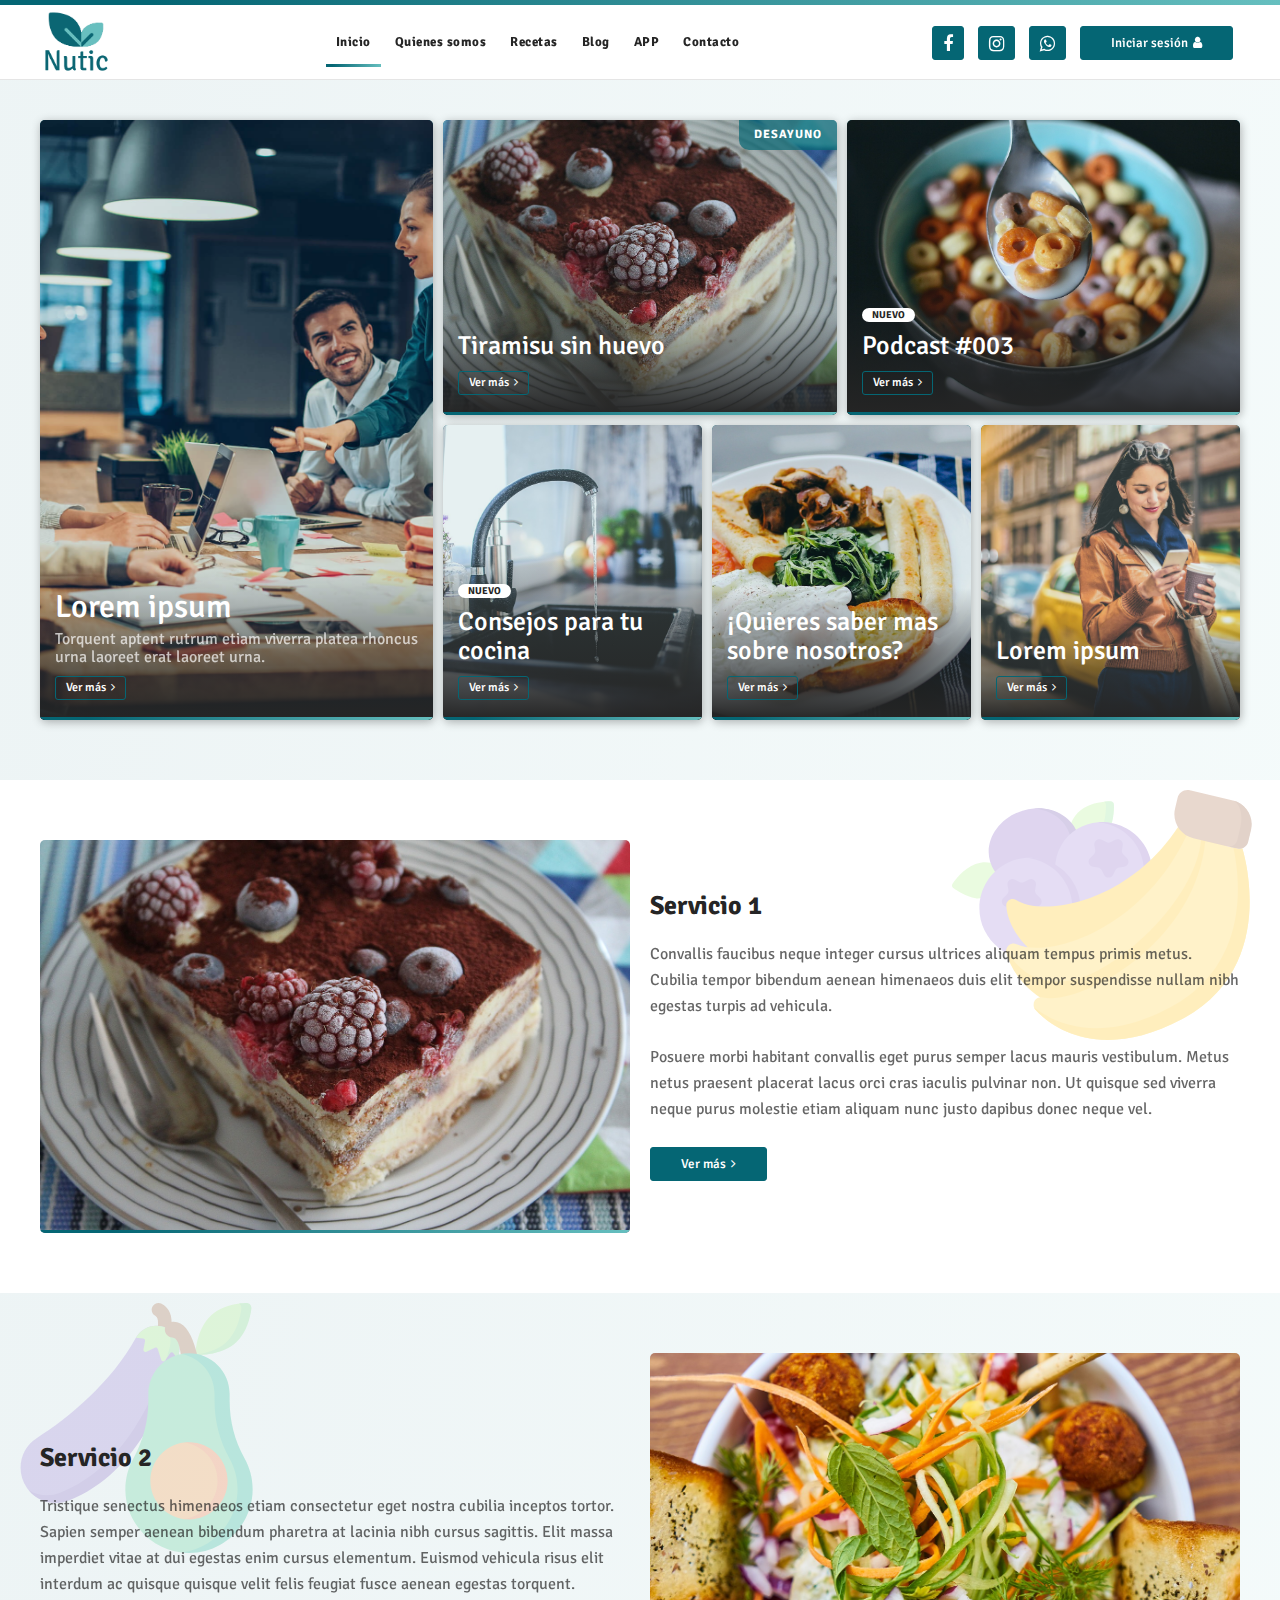
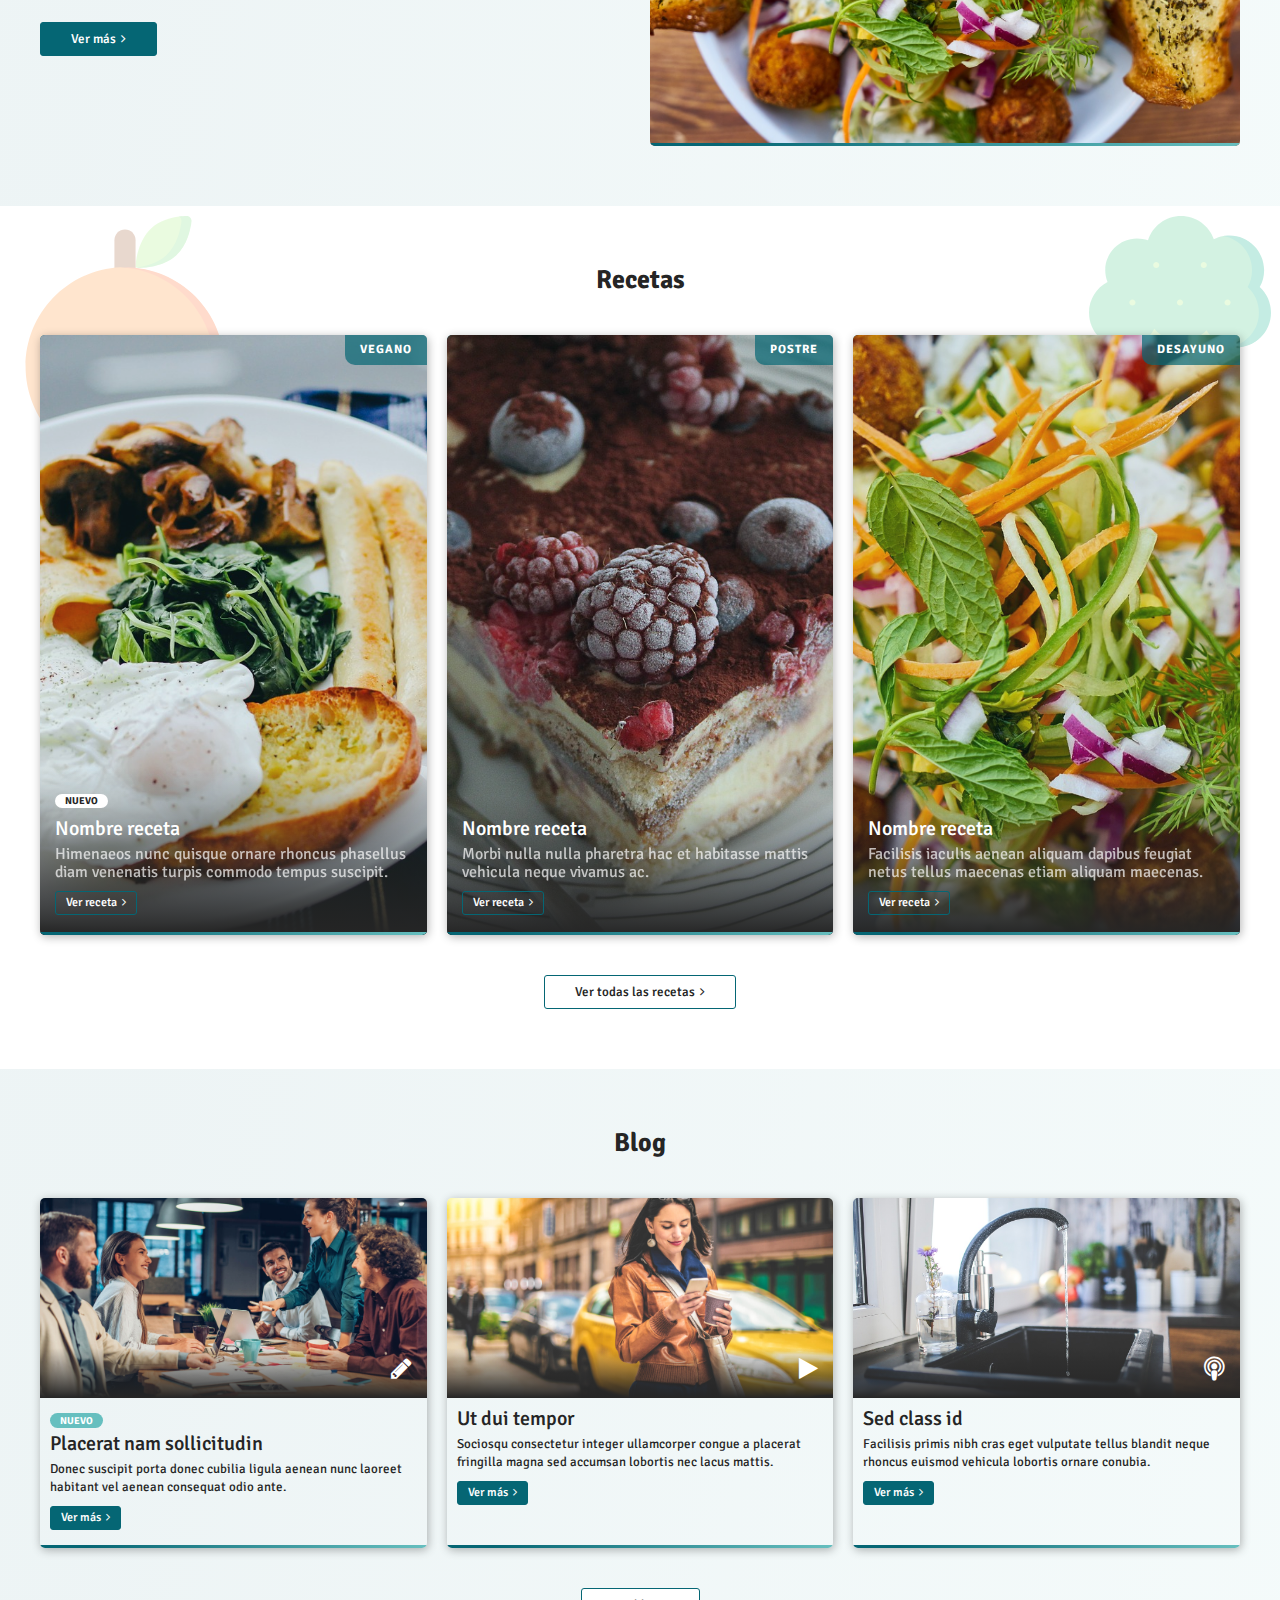
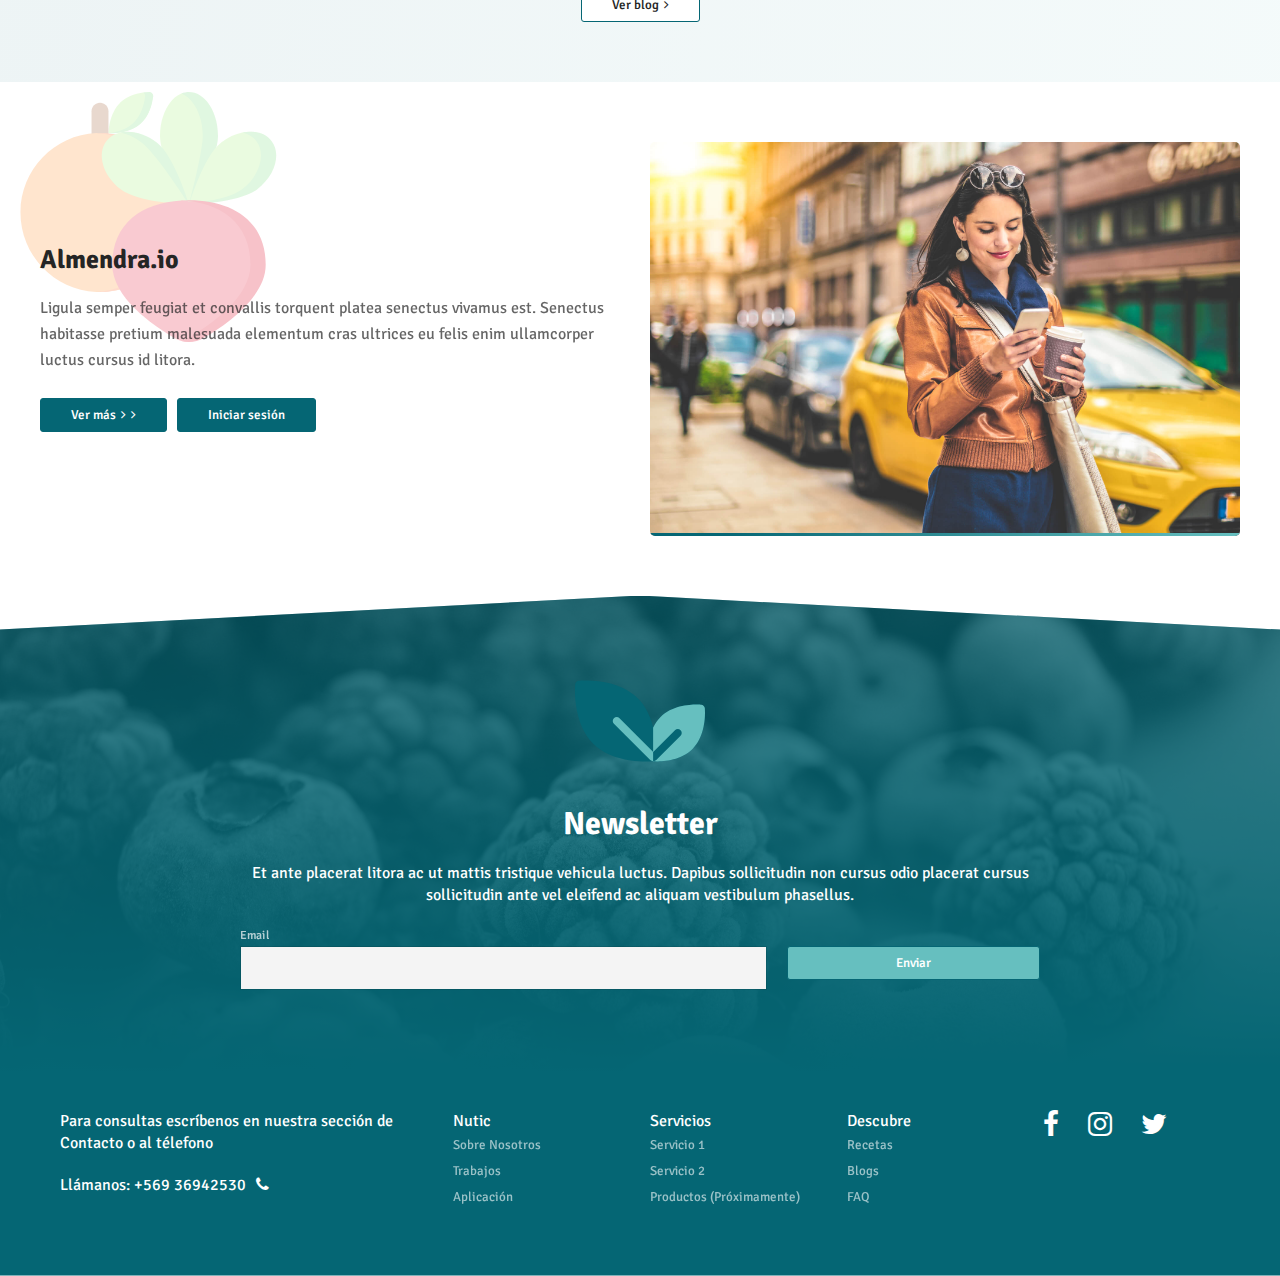
==== commit cbc0b2ad: "fix" ====
--- a/index.html
+++ b/index.html
@@ -5,8 +5,8 @@
     <meta charset="UTF-8">
     <link href="img/favicon.png" rel="shortcut icon">
     <meta name="viewport" content="width=device-width, initial-scale=1, maximum-scale=1">
-    <link href="css/main.css?v=94922" rel="stylesheet" type="text/css">
-    <script src="js/main.js?v=94922" type="text/javascript"></script>
+    <link href="css/main.css?v=59623" rel="stylesheet" type="text/css">
+    <script src="js/main.js?v=59623" type="text/javascript"></script>
     <!-- Meta tags facebook-->
     <meta property="og:title" content="#">
     <meta property="og:description" content="#">
@@ -45,15 +45,20 @@
                     <li><a href="recipes.html">Recetas</a></li>
                     <li><a href="blogs.html">Blog</a></li>
                     <li><a href="app.html">APP</a></li>
-                    <li><a href="contact.html">Contacto</a></li>
+                    <li><a href="contact.html">Contacto	</a></li>
                   </ul>
+                  <div class="header__socials">
+                    <div class="header__social"><a href="#" target="_blank" class="btn btn--social"><span class="fa fa-facebook"></span></a></div>
+                    <div class="header__social"><a href="#" target="_blank" class="btn btn--social"><span class="fa fa-instagram"></span></a></div>
+                    <div class="header__social"><a href="#" target="_blank" class="btn btn--social"><span class="fa fa-whatsapp"></span></a></div>
+                  </div>
                 </nav>
               </div>
             </div>
             <div class="header__right">
-              <div class="header__item header__item--social"><a href="#" target="_blank"><span class="fa fa-facebook"></span></a></div>
-              <div class="header__item header__item--social"><a href="#" target="_blank"><span class="fa fa-instagram"></span></a></div>
-              <div class="header__item header__item--social"><a href="#" target="_blank"><span class="fa fa-whatsapp"></span></a></div>
+              <div class="header__item header__item--social"><a href="#" target="_blank" class="btn btn--social"><span class="fa fa-facebook"></span></a></div>
+              <div class="header__item header__item--social"><a href="#" target="_blank" class="btn btn--social"><span class="fa fa-instagram"></span></a></div>
+              <div class="header__item header__item--social"><a href="#" target="_blank" class="btn btn--social"><span class="fa fa-whatsapp"></span></a></div>
               <div class="header__item"><a data-modal-login class="btn">Iniciar sesión<span class="fa fa-user"></span></a></div>
               <div class="header__item header__item--ham">
                 <div class="header__ham"><span></span><span></span><span></span></div>
@@ -76,7 +81,7 @@
                   <div class="article__grad"></div>
                   <div class="article__content">
                     <h2 class="article__title">Lorem ipsum</h2>
-                    <p class="article__description">Vulputate pellentesque euismod morbi tristique placerat pretium non molestie ac fringilla etiam.
+                    <p class="article__description">Torquent aptent rutrum etiam viverra platea rhoncus urna laoreet erat laoreet urna.
                     </p><a href="#" class="btn btn--link">Ver más<span class="fa fa-angle-right"></span></a>
                   </div>
                 </div>
@@ -106,6 +111,7 @@
                     <div class="article__body">
                       <div class="article__grad"></div>
                       <div class="article__content">
+                        <div class="article__new">Nuevo</div>
                         <h4 class="article__title">Podcast #003</h4><a href="#" class="btn btn--link">Ver más<span class="fa fa-angle-right"></span></a>
                       </div>
                     </div>
@@ -119,6 +125,7 @@
                     <div class="article__body">
                       <div class="article__grad"></div>
                       <div class="article__content">
+                        <div class="article__new">Nuevo</div>
                         <h4 class="article__title">Consejos para tu cocina</h4><a href="#" class="btn btn--link">Ver más<span class="fa fa-angle-right"></span></a>
                       </div>
                     </div>
@@ -169,10 +176,10 @@
               <div class="col-xs-12 col-md-6">
                 <div class="section__body">
                   <h3 class="section__title">Servicio 1</h3>
-                  <p class="section__description">Volutpat tristique sapien sodales velit volutpat eu tellus fames etiam. Sagittis a sagittis nullam quisque class aliquet id torquent nunc purus vitae nec nam litora.
+                  <p class="section__description">Convallis faucibus neque integer cursus ultrices aliquam tempus primis metus. Cubilia tempor bibendum aenean himenaeos duis elit tempor suspendisse nullam nibh egestas turpis ad vehicula.
                   </p>
-                  <p class="section__description">Accumsan ut est vestibulum nam donec quisque dictumst colus potenti. Litora egestas egestas proin posuere donec eleifend fusce inceptos aenean. Urna eleifend curabitur pretium quisque venenatis venenatis conubia scelerisque ligula dictum congue habitant condimentum volutpat.
-                  </p><a class="btn">Ver más</a>
+                  <p class="section__description">Posuere morbi habitant convallis eget purus semper lacus mauris vestibulum. Metus netus praesent placerat lacus orci cras iaculis pulvinar non. Ut quisque sed viverra neque purus molestie etiam aliquam nunc justo dapibus donec neque vel.
+                  </p><a href="service.html" class="btn">Ver más<span class="fa fa-angle-right"></span></a>
                 </div>
               </div>
             </div>
@@ -193,8 +200,8 @@
               <div class="col-xs-12 col-md-6 col-md-pull-6">
                 <div class="section__body">
                   <h3 class="section__title">Servicio 2</h3>
-                  <p class="section__description">Primis enim lectus aenean cursus platea consectetur ut habitant rhoncus. Quisque massa primis viverra ultricies at laoreet torquent odio suspendisse. Elit cras mauris potenti sapien arcu ligula elementum porta consequat. Habitasse quam faucibus consectetur tortor ad per leo class rutrum nullam neque vel ad felis.
-                  </p><a class="btn">Ver más</a>
+                  <p class="section__description">Tristique senectus himenaeos etiam consectetur eget nostra cubilia inceptos tortor. Sapien semper aenean bibendum pharetra at lacinia nibh cursus sagittis. Elit massa imperdiet vitae at dui egestas enim cursus elementum. Euismod vehicula risus elit interdum ac quisque quisque velit felis feugiat fusce aenean egestas torquent.
+                  </p><a href="service.html" class="btn">Ver más<span class="fa fa-angle-right"></span></a>
                 </div>
               </div>
             </div>
@@ -221,8 +228,9 @@
                   <div class="article__body">
                     <div class="article__grad"></div>
                     <div class="article__content">
+                      <div class="article__new">Nuevo</div>
                       <h4 class="article__title">Nombre receta</h4>
-                      <p class="article__description">Scelerisque phasellus egestas semper aenean et porttitor nulla cras aliquet iaculis mi.
+                      <p class="article__description">Himenaeos nunc quisque ornare rhoncus phasellus diam venenatis turpis commodo tempus suscipit.
                       </p><a href="#" class="btn btn--link">Ver receta<span class="fa fa-angle-right"></span></a>
                     </div>
                   </div>
@@ -238,7 +246,7 @@
                     <div class="article__grad"></div>
                     <div class="article__content">
                       <h4 class="article__title">Nombre receta</h4>
-                      <p class="article__description">Aliquam velit augue vestibulum class egestas ultrices elit leo ornare eget varius.
+                      <p class="article__description">Morbi nulla nulla pharetra hac et habitasse mattis vehicula neque vivamus ac.
                       </p><a href="#" class="btn btn--link">Ver receta<span class="fa fa-angle-right"></span></a>
                     </div>
                   </div>
@@ -254,7 +262,7 @@
                     <div class="article__grad"></div>
                     <div class="article__content">
                       <h4 class="article__title">Nombre receta</h4>
-                      <p class="article__description">Ac id convallis condimentum proin id vestibulum nulla ad neque imperdiet id.
+                      <p class="article__description">Facilisis iaculis aenean aliquam dapibus feugiat netus tellus maecenas etiam aliquam maecenas.
                       </p><a href="#" class="btn btn--link">Ver receta<span class="fa fa-angle-right"></span></a>
                     </div>
                   </div>
@@ -262,7 +270,7 @@
               </div>
             </div>
           </div>
-          <div class="section__footer"><a href="#" class="btn btn--transparent-border">Ver todas las recetas</a></div>
+          <div class="section__footer"><a href="#" class="btn btn--transparent-border">Ver todas las recetas<span class="fa fa-angle-right"></span></a></div>
         </div>
       </section>
       <section class="section--blog section--light">
@@ -279,9 +287,10 @@
                     <div class="bg"><img src="img/uploads/5.jpg"></div>
                   </div>
                   <div class="article__body">
-                    <h4 class="article__title">Porttitor venenatis blandit
+                    <div class="article__new">Nuevo</div>
+                    <h4 class="article__title">Placerat nam sollicitudin
                     </h4>
-                    <p class="article__description">Odio tristique curabitur sollicitudin euismod quisque purus interdum nam id nec taciti curae facilisis quisque.
+                    <p class="article__description">Donec suscipit porta donec cubilia ligula aenean nunc laoreet habitant vel aenean consequat odio ante.
                     </p><a href="#" class="btn btn--sm">Ver más<span class="fa fa-angle-right"></span></a>
                   </div>
                 </article>
@@ -293,9 +302,9 @@
                     <div class="bg"><img src="img/uploads/6.jpg"></div>
                   </div>
                   <div class="article__body">
-                    <h4 class="article__title">Congue fringilla maecenas
+                    <h4 class="article__title">Ut dui tempor
                     </h4>
-                    <p class="article__description">Commodo enim tempor interdum etiam laoreet nisi rutrum curabitur libero habitasse rutrum nisl nibh gravida.
+                    <p class="article__description">Sociosqu consectetur integer ullamcorper congue a placerat fringilla magna sed accumsan lobortis nec lacus mattis.
                     </p><a href="#" class="btn btn--sm">Ver más<span class="fa fa-angle-right"></span></a>
                   </div>
                 </article>
@@ -307,16 +316,16 @@
                     <div class="bg"><img src="img/uploads/7.jpg"></div>
                   </div>
                   <div class="article__body">
-                    <h4 class="article__title">Sed a vestibulum
+                    <h4 class="article__title">Sed class id
                     </h4>
-                    <p class="article__description">Risus sodales risus consequat netus morbi molestie himenaeos eros erat viverra per pretium aliquet sed.
+                    <p class="article__description">Facilisis primis nibh cras eget vulputate tellus blandit neque rhoncus euismod vehicula lobortis ornare conubia.
                     </p><a href="#" class="btn btn--sm">Ver más<span class="fa fa-angle-right"></span></a>
                   </div>
                 </article>
               </div>
             </div>
           </div>
-          <div class="section__footer"><a href="#" class="btn btn--transparent-border">Ver blog</a></div>
+          <div class="section__footer"><a href="#" class="btn btn--transparent-border">Ver blog<span class="fa fa-angle-right"></span></a></div>
         </div>
       </section>
       <section class="section--media">
@@ -333,8 +342,8 @@
               <div class="col-xs-12 col-md-6 col-md-pull-6">
                 <div class="section__body">
                   <h3 class="section__title">Almendra.io</h3>
-                  <p class="section__description">Purus venenatis suspendisse convallis hac lectus curabitur tellus eros sapien. Cras justo dictumst class venenatis pharetra mauris ullamcorper curabitur iaculis condimentum non consequat ullamcorper lacinia.
-                  </p><a class="btn">Ver más<span class="fa fa-angle-right"></span></a><a class="btn">Iniciar sesión</a>
+                  <p class="section__description">Ligula semper feugiat et convallis torquent platea senectus vivamus est. Senectus habitasse pretium malesuada elementum cras ultrices eu felis enim ullamcorper luctus cursus id litora.
+                  </p><a href="service.html" class="btn">Ver más<span class="fa fa-angle-right"></span><span class="fa fa-angle-right"></span></a><a class="btn">Iniciar sesión</a>
                 </div>
               </div>
             </div>
@@ -363,7 +372,7 @@
           <div class="footer__logo"><img src="img/icons/logo.svg"></div>
           <div class="footer__body">
             <h3 class="h2 footer__title">Newsletter</h3>
-            <p class="footer__description">Elit aliquet neque dictum laoreet blandit feugiat morbi nostra torquent. Adipiscing donec metus ante tincidunt ac luctus inceptos fringilla ut netus ligula dui ultrices nunc.
+            <p class="footer__description">Et ante placerat litora ac ut mattis tristique vehicula luctus. Dapibus sollicitudin non cursus odio placerat cursus sollicitudin ante vel eleifend ac aliquam vestibulum phasellus.
             </p>
             <div class="footer__form">
               <form>
@@ -398,23 +407,35 @@
             </div>
             <div class="col-sm-6 col-md-2">
               <div class="footer__links__list">
+                <div class="footer__links__title">Nutic</div>
                 <ul>
-                  <li><a href="index.html">Inicio</a></li>
-                  <li><a href="#">Quienes somos</a></li>
-                  <li><a href="#">Recetas</a></li>
+                  <li><a href="#">Sobre Nosotros</a></li>
+                  <li><a href="#">Trabajos</a></li>
+                  <li><a href="#">Aplicación</a></li>
                 </ul>
               </div>
             </div>
             <div class="col-sm-6 col-md-2">
               <div class="footer__links__list">
+                <div class="footer__links__title">Servicios</div>
                 <ul>
-                  <li><a href="#">Blog</a></li>
-                  <li><a href="#">APP</a></li>
-                  <li><a href="#">Contacto</a></li>
+                  <li><a href="#">Servicio 1</a></li>
+                  <li><a href="#">Servicio 2</a></li>
+                  <li><a href="#">Productos (Próximamente)</a></li>
                 </ul>
               </div>
             </div>
-            <div class="col-sm-6 col-md-4">
+            <div class="col-sm-6 col-md-2">
+              <div class="footer__links__list">
+                <div class="footer__links__title">Descubre</div>
+                <ul>
+                  <li><a href="#">Recetas</a></li>
+                  <li><a href="#">Blogs</a></li>
+                  <li><a href="#">FAQ</a></li>
+                </ul>
+              </div>
+            </div>
+            <div class="col-sm-6 col-md-2">
               <div class="footer__links__social"><a href="#"><span class="fa fa-facebook"></span></a><a href="#"><span class="fa fa-instagram"></span></a><a href="#"><span class="fa fa-twitter"></span></a></div>
             </div>
           </div>
--- a/css/main.css
+++ b/css/main.css
@@ -1,4 +1,4 @@
-.clearfix:after,.clearfix:before{content:" ";display:table}.clearfix:after{clear:both}.pull-right{float:right!important}.pull-left{float:left!important}.hide{display:none!important}.show{display:block!important}.invisible{visibility:hidden}.hidden{display:none!important}.affix{position:fixed}*{margin:0;padding:0;border:0;outline:0;-moz-box-sizing:border-box;box-sizing:border-box}body{-webkit-font-smoothing:antialiased;background:#fff}body,button,input,select,textarea{font-family:'Signika',sans-serif;font-size:16px;line-height:22px;color:#000}a,button,input,select,textarea{transition:.2s ease}a{color:#056674;text-decoration:none}a.a-classic{text-decoration:underline}a:hover,button:hover,input[type=checkbox]:hover,input[type=radio]:hover,label:hover,select:hover{cursor:pointer}.h1,.h2,.h3,.h4,.h5,h1,h2,h3,h4,h5{margin-bottom:20px;font-family:'Signika',sans-serif;font-weight:700}.cols>div,.content blockquote,.content h1,.content h2,.content h3,.content h4,.content iframe,.content ol,.content p,.content pre,.content table,.content ul,p{margin-bottom:20px}.h1,h1{font-size:32px;line-height:36px}@media (min-width:960px){.h1,h1{font-size:50px;line-height:56px}}.h2,h2{font-size:26px;line-height:29px}@media (min-width:720px){.h2,h2{font-size:32px;line-height:36px}}.h3,h3{font-size:20px;line-height:22px}@media (min-width:480px){.h3,h3{font-size:26px;line-height:29px}}.h4,h4{font-size:16px;line-height:22px}@media (min-width:480px){.h4,h4{font-size:20px;line-height:22px}}.h5,h5{font-size:14px;line-height:16px}ol,ul{list-style-type:none}img{width:auto;height:auto;margin:0 auto}img,svg{display:block;max-width:100%}.col-lg-1,.col-lg-10,.col-lg-11,.col-lg-12,.col-lg-2,.col-lg-3,.col-lg-4,.col-lg-5,.col-lg-6,.col-lg-7,.col-lg-8,.col-lg-9,.col-md-1,.col-md-10,.col-md-11,.col-md-12,.col-md-2,.col-md-3,.col-md-4,.col-md-5,.col-md-6,.col-md-7,.col-md-8,.col-md-9,.col-sm-1,.col-sm-10,.col-sm-11,.col-sm-12,.col-sm-2,.col-sm-3,.col-sm-4,.col-sm-5,.col-sm-6,.col-sm-7,.col-sm-8,.col-sm-9,.col-xs-1,.col-xs-10,.col-xs-11,.col-xs-12,.col-xs-2,.col-xs-3,.col-xs-4,.col-xs-5,.col-xs-6,.col-xs-7,.col-xs-8,.col-xs-9{position:relative;min-height:1px;padding-left:10px;padding-right:10px}.cols,.row{margin-left:-10px;margin-right:-10px}.row:after,.row:before{content:" ";display:table}.row:after{clear:both}.cols.cols--0:after,.cols.cols--0:before,.cols:after,.cols:before{content:" ";display:table}.cols.cols--0:after,.cols:after{clear:both}.cols>div{-moz-box-sizing:border-box;box-sizing:border-box}.cols:last-child{margin-bottom:-20px}.cols.cols--0{margin-left:0;margin-right:0}.cols.cols--0>div{padding-left:0;padding-right:0;margin-bottom:0}.cols.cols--0:last-child{margin-bottom:0}.cols.cols--sm{margin-left:-5px;margin-right:-5px}.cols.cols--sm:after,.cols.cols--sm:before{content:" ";display:table}.cols.cols--sm:after{clear:both}.cols.cols--sm>div{padding-left:5px;padding-right:5px;margin-bottom:10px}.cols.cols--sm:last-child{margin-bottom:-10px}@media (max-width:480px){.cols.cols--scroll{overflow:auto;-webkit-overflow-scrolling:touch;white-space:nowrap;margin:0 -20px -20px;padding:0 20px 20px}.cols.cols--scroll>div{display:inline-block;vertical-align:top;width:280px;white-space:normal;margin:0;padding:0 5px 0 0}.cols.cols--scroll>div:last-child{margin-right:15px}}@media (max-width:720px){.cols.cols--min{margin-left:-5px;margin-right:-5px}.cols.cols--min:after,.cols.cols--min:before{content:" ";display:table}.cols.cols--min:after{clear:both}.cols.cols--min>div{padding-left:5px;padding-right:5px;margin-bottom:10px}.cols.cols--min:last-child{margin-bottom:-10px}}@media (min-width:960px){.cols.cols--md{margin-left:-20px;margin-right:-20px}.cols.cols--md:after,.cols.cols--md:before{content:" ";display:table}.cols.cols--md:after{clear:both}.cols.cols--md>div{padding-left:20px;padding-right:20px;margin-bottom:40px}.cols.cols--md:last-child{margin-bottom:-40px}}.cols .col-xs-p20{width:20%;float:left}@media (min-width:480px){.cols .col-sm-p20{width:20%;float:left}}@media (min-width:720px){.cols .col-md-p20{width:20%;float:left}}@media (min-width:960px){.cols .col-lg-p20{width:20%;float:left}}.cols .col-xs-p12{width:12.5%;float:left}@media (min-width:480px){.cols .col-sm-p12{width:12.5%;float:left}}@media (min-width:720px){.cols .col-md-p12{width:12.5%;float:left}}@media (min-width:960px){.cols .col-lg-p12{width:12.5%;float:left}}.col-xs-1,.col-xs-10,.col-xs-11,.col-xs-12,.col-xs-2,.col-xs-3,.col-xs-4,.col-xs-5,.col-xs-6,.col-xs-7,.col-xs-8,.col-xs-9{float:left}.col-xs-12,footer .footer__banner .footer__body .footer__form .form__button .btn{width:100%}.col-xs-11{width:91.66666666666666%}.col-xs-10{width:83.33333333333334%}.col-xs-9{width:75%}.col-xs-8{width:66.66666666666666%}.col-xs-7{width:58.333333333333336%}.col-xs-6{width:50%}.col-xs-5{width:41.66666666666667%}.col-xs-4{width:33.33333333333333%}.col-xs-3{width:25%}.col-xs-2{width:16.666666666666664%}.col-xs-1{width:8.333333333333332%}.col-xs-pull-12{right:100%}.col-xs-pull-11{right:91.66666666666666%}.col-xs-pull-10{right:83.33333333333334%}.col-xs-pull-9{right:75%}.col-xs-pull-8{right:66.66666666666666%}.col-xs-pull-7{right:58.333333333333336%}.col-xs-pull-6{right:50%}.col-xs-pull-5{right:41.66666666666667%}.col-xs-pull-4{right:33.33333333333333%}.col-xs-pull-3{right:25%}.col-xs-pull-2{right:16.666666666666664%}.col-xs-pull-1{right:8.333333333333332%}.col-xs-pull-0{right:auto}.col-xs-push-12{left:100%}.col-xs-push-11{left:91.66666666666666%}.col-xs-push-10{left:83.33333333333334%}.col-xs-push-9{left:75%}.col-xs-push-8{left:66.66666666666666%}.col-xs-push-7{left:58.333333333333336%}.col-xs-push-6{left:50%}.col-xs-push-5{left:41.66666666666667%}.col-xs-push-4{left:33.33333333333333%}.col-xs-push-3{left:25%}.col-xs-push-2{left:16.666666666666664%}.col-xs-push-1{left:8.333333333333332%}.col-xs-push-0{left:auto}.col-xs-offset-12{margin-left:100%}.col-xs-offset-11{margin-left:91.66666666666666%}.col-xs-offset-10{margin-left:83.33333333333334%}.col-xs-offset-9{margin-left:75%}.col-xs-offset-8{margin-left:66.66666666666666%}.col-xs-offset-7{margin-left:58.333333333333336%}.col-xs-offset-6{margin-left:50%}.col-xs-offset-5{margin-left:41.66666666666667%}.col-xs-offset-4{margin-left:33.33333333333333%}.col-xs-offset-3{margin-left:25%}.col-xs-offset-2{margin-left:16.666666666666664%}.col-xs-offset-1{margin-left:8.333333333333332%}.col-xs-offset-0,.content ul{margin-left:0}@media (min-width:480px){.col-sm-1,.col-sm-10,.col-sm-11,.col-sm-12,.col-sm-2,.col-sm-3,.col-sm-4,.col-sm-5,.col-sm-6,.col-sm-7,.col-sm-8,.col-sm-9{float:left}.col-sm-12{width:100%}.col-sm-11{width:91.66666666666666%}.col-sm-10{width:83.33333333333334%}.col-sm-9{width:75%}.col-sm-8{width:66.66666666666666%}.col-sm-7{width:58.333333333333336%}.col-sm-6{width:50%}.col-sm-5{width:41.66666666666667%}.col-sm-4{width:33.33333333333333%}.col-sm-3{width:25%}.col-sm-2{width:16.666666666666664%}.col-sm-1{width:8.333333333333332%}.col-sm-pull-12{right:100%}.col-sm-pull-11{right:91.66666666666666%}.col-sm-pull-10{right:83.33333333333334%}.col-sm-pull-9{right:75%}.col-sm-pull-8{right:66.66666666666666%}.col-sm-pull-7{right:58.333333333333336%}.col-sm-pull-6{right:50%}.col-sm-pull-5{right:41.66666666666667%}.col-sm-pull-4{right:33.33333333333333%}.col-sm-pull-3{right:25%}.col-sm-pull-2{right:16.666666666666664%}.col-sm-pull-1{right:8.333333333333332%}.col-sm-pull-0{right:auto}.col-sm-push-12{left:100%}.col-sm-push-11{left:91.66666666666666%}.col-sm-push-10{left:83.33333333333334%}.col-sm-push-9{left:75%}.col-sm-push-8{left:66.66666666666666%}.col-sm-push-7{left:58.333333333333336%}.col-sm-push-6{left:50%}.col-sm-push-5{left:41.66666666666667%}.col-sm-push-4{left:33.33333333333333%}.col-sm-push-3{left:25%}.col-sm-push-2{left:16.666666666666664%}.col-sm-push-1{left:8.333333333333332%}.col-sm-push-0{left:auto}.col-sm-offset-12{margin-left:100%}.col-sm-offset-11{margin-left:91.66666666666666%}.col-sm-offset-10{margin-left:83.33333333333334%}.col-sm-offset-9{margin-left:75%}.col-sm-offset-8{margin-left:66.66666666666666%}.col-sm-offset-7{margin-left:58.333333333333336%}.col-sm-offset-6{margin-left:50%}.col-sm-offset-5{margin-left:41.66666666666667%}.col-sm-offset-4{margin-left:33.33333333333333%}.col-sm-offset-3{margin-left:25%}.col-sm-offset-2{margin-left:16.666666666666664%}.col-sm-offset-1{margin-left:8.333333333333332%}.col-sm-offset-0{margin-left:0}}@media (min-width:720px){.col-md-1,.col-md-10,.col-md-11,.col-md-12,.col-md-2,.col-md-3,.col-md-4,.col-md-5,.col-md-6,.col-md-7,.col-md-8,.col-md-9{float:left}.col-md-12{width:100%}.col-md-11{width:91.66666666666666%}.col-md-10{width:83.33333333333334%}.col-md-9{width:75%}.col-md-8{width:66.66666666666666%}.col-md-7{width:58.333333333333336%}.col-md-6{width:50%}.col-md-5{width:41.66666666666667%}.col-md-4{width:33.33333333333333%}.col-md-3{width:25%}.col-md-2{width:16.666666666666664%}.col-md-1{width:8.333333333333332%}.col-md-pull-12{right:100%}.col-md-pull-11{right:91.66666666666666%}.col-md-pull-10{right:83.33333333333334%}.col-md-pull-9{right:75%}.col-md-pull-8{right:66.66666666666666%}.col-md-pull-7{right:58.333333333333336%}.col-md-pull-6{right:50%}.col-md-pull-5{right:41.66666666666667%}.col-md-pull-4{right:33.33333333333333%}.col-md-pull-3{right:25%}.col-md-pull-2{right:16.666666666666664%}.col-md-pull-1{right:8.333333333333332%}.col-md-pull-0{right:auto}.col-md-push-12{left:100%}.col-md-push-11{left:91.66666666666666%}.col-md-push-10{left:83.33333333333334%}.col-md-push-9{left:75%}.col-md-push-8{left:66.66666666666666%}.col-md-push-7{left:58.333333333333336%}.col-md-push-6{left:50%}.col-md-push-5{left:41.66666666666667%}.col-md-push-4{left:33.33333333333333%}.col-md-push-3{left:25%}.col-md-push-2{left:16.666666666666664%}.col-md-push-1{left:8.333333333333332%}.col-md-push-0{left:auto}.col-md-offset-12{margin-left:100%}.col-md-offset-11{margin-left:91.66666666666666%}.col-md-offset-10{margin-left:83.33333333333334%}.col-md-offset-9{margin-left:75%}.col-md-offset-8{margin-left:66.66666666666666%}.col-md-offset-7{margin-left:58.333333333333336%}.col-md-offset-6{margin-left:50%}.col-md-offset-5{margin-left:41.66666666666667%}.col-md-offset-4{margin-left:33.33333333333333%}.col-md-offset-3{margin-left:25%}.col-md-offset-2{margin-left:16.666666666666664%}.col-md-offset-1{margin-left:8.333333333333332%}.col-md-offset-0{margin-left:0}}@media (min-width:960px){.col-lg-1,.col-lg-10,.col-lg-11,.col-lg-12,.col-lg-2,.col-lg-3,.col-lg-4,.col-lg-5,.col-lg-6,.col-lg-7,.col-lg-8,.col-lg-9{float:left}.col-lg-12{width:100%}.col-lg-11{width:91.66666666666666%}.col-lg-10{width:83.33333333333334%}.col-lg-9{width:75%}.col-lg-8{width:66.66666666666666%}.col-lg-7{width:58.333333333333336%}.col-lg-6{width:50%}.col-lg-5{width:41.66666666666667%}.col-lg-4{width:33.33333333333333%}.col-lg-3{width:25%}.col-lg-2{width:16.666666666666664%}.col-lg-1{width:8.333333333333332%}.col-lg-pull-12{right:100%}.col-lg-pull-11{right:91.66666666666666%}.col-lg-pull-10{right:83.33333333333334%}.col-lg-pull-9{right:75%}.col-lg-pull-8{right:66.66666666666666%}.col-lg-pull-7{right:58.333333333333336%}.col-lg-pull-6{right:50%}.col-lg-pull-5{right:41.66666666666667%}.col-lg-pull-4{right:33.33333333333333%}.col-lg-pull-3{right:25%}.col-lg-pull-2{right:16.666666666666664%}.col-lg-pull-1{right:8.333333333333332%}.col-lg-pull-0{right:auto}.col-lg-push-12{left:100%}.col-lg-push-11{left:91.66666666666666%}.col-lg-push-10{left:83.33333333333334%}.col-lg-push-9{left:75%}.col-lg-push-8{left:66.66666666666666%}.col-lg-push-7{left:58.333333333333336%}.col-lg-push-6{left:50%}.col-lg-push-5{left:41.66666666666667%}.col-lg-push-4{left:33.33333333333333%}.col-lg-push-3{left:25%}.col-lg-push-2{left:16.666666666666664%}.col-lg-push-1{left:8.333333333333332%}.col-lg-push-0{left:auto}.col-lg-offset-12{margin-left:100%}.col-lg-offset-11{margin-left:91.66666666666666%}.col-lg-offset-10{margin-left:83.33333333333334%}.col-lg-offset-9{margin-left:75%}.col-lg-offset-8{margin-left:66.66666666666666%}.col-lg-offset-7{margin-left:58.333333333333336%}.col-lg-offset-6{margin-left:50%}.col-lg-offset-5{margin-left:41.66666666666667%}.col-lg-offset-4{margin-left:33.33333333333333%}.col-lg-offset-3{margin-left:25%}.col-lg-offset-2{margin-left:16.666666666666664%}.col-lg-offset-1{margin-left:8.333333333333332%}.col-lg-offset-0{margin-left:0}}@-webkit-keyframes fadeIn{0%{opacity:0}}@keyframes fadeIn{0%{opacity:0}}@-webkit-keyframes fadeOut{to{opacity:0}}@keyframes fadeOut{to{opacity:0}}@-webkit-keyframes slideUp{0%{-webkit-transform:translateY(100%);transform:translateY(100%)}}@keyframes slideUp{0%{-webkit-transform:translateY(100%);transform:translateY(100%)}}@-webkit-keyframes slideFadeUp{0%{-webkit-transform:translateY(20px);transform:translateY(20px);opacity:0}}@keyframes slideFadeUp{0%{-webkit-transform:translateY(20px);transform:translateY(20px);opacity:0}}@-webkit-keyframes slideUpOut{to{-webkit-transform:translateY(-100%);transform:translateY(-100%)}}@keyframes slideUpOut{to{-webkit-transform:translateY(-100%);transform:translateY(-100%)}}@-webkit-keyframes slideDown{0%{-webkit-transform:translateY(-100%);transform:translateY(-100%)}}@keyframes slideDown{0%{-webkit-transform:translateY(-100%);transform:translateY(-100%)}}@-webkit-keyframes slideFadeDown{0%{-webkit-transform:translateY(-20px);transform:translateY(-20px);opacity:0}}@keyframes slideFadeDown{0%{-webkit-transform:translateY(-20px);transform:translateY(-20px);opacity:0}}@-webkit-keyframes slideDownOut{to{-webkit-transform:translateY(100%);transform:translateY(100%)}}@keyframes slideDownOut{to{-webkit-transform:translateY(100%);transform:translateY(100%)}}@-webkit-keyframes slideLeft{0%{-webkit-transform:translateX(100%);transform:translateX(100%)}}@keyframes slideLeft{0%{-webkit-transform:translateX(100%);transform:translateX(100%)}}@-webkit-keyframes slideFadeLeft{0%{-webkit-transform:translateX(20px);transform:translateX(20px);opacity:0}}@keyframes slideFadeLeft{0%{-webkit-transform:translateX(20px);transform:translateX(20px);opacity:0}}@-webkit-keyframes slideLeftOut{to{-webkit-transform:translateX(-100%);transform:translateX(-100%)}}@keyframes slideLeftOut{to{-webkit-transform:translateX(-100%);transform:translateX(-100%)}}@-webkit-keyframes slideRight{0%{-webkit-transform:translateX(-100%);transform:translateX(-100%)}}@keyframes slideRight{0%{-webkit-transform:translateX(-100%);transform:translateX(-100%)}}@-webkit-keyframes slideFadeRight{0%{-webkit-transform:translateX(-20px);transform:translateX(-20px);opacity:0}}@keyframes slideFadeRight{0%{-webkit-transform:translateX(-20px);transform:translateX(-20px);opacity:0}}@-webkit-keyframes slideRightOut{to{-webkit-transform:translateX(100%);transform:translateX(100%)}}@keyframes slideRightOut{to{-webkit-transform:translateX(100%);transform:translateX(100%)}}@-webkit-keyframes scaleIn{0%{-webkit-transform:scale(0);transform:scale(0)}}@keyframes scaleIn{0%{-webkit-transform:scale(0);transform:scale(0)}}@-webkit-keyframes scaleFadeIn{0%{-webkit-transform:scale(1.2);transform:scale(1.2);opacity:0}}@keyframes scaleFadeIn{0%{-webkit-transform:scale(1.2);transform:scale(1.2);opacity:0}}@-webkit-keyframes scaleOut{to{-webkit-transform:scale(0);transform:scale(0)}}@keyframes scaleOut{to{-webkit-transform:scale(0);transform:scale(0)}}@-webkit-keyframes scaleFadeOut{to{-webkit-transform:scale(.8);transform:scale(.8);opacity:0}}@keyframes scaleFadeOut{to{-webkit-transform:scale(.8);transform:scale(.8);opacity:0}}@-webkit-keyframes translateBg{0%{-webkit-transform:translateY(-10%);transform:translateY(-10%)}}@keyframes translateBg{0%{-webkit-transform:translateY(-10%);transform:translateY(-10%)}}@-webkit-keyframes heightMd{0%{max-height:0;overflow:hidden}to{max-height:500px;overflow:hidden}}@keyframes heightMd{0%{max-height:0;overflow:hidden}to{max-height:500px;overflow:hidden}}@-webkit-keyframes bgIn{0%{-webkit-transform:translateY(-10%);transform:translateY(-10%)}}@keyframes bgIn{0%{-webkit-transform:translateY(-10%);transform:translateY(-10%)}}article{position:relative;overflow:hidden;color:#252525;box-shadow:1px 2px 10px rgba(0,0,0,.3);border-radius:5px}article a:after{content:"";z-index:2}article .article__bg,article a:after{position:absolute;top:0;left:0;width:100%;height:100%}article .article__title{font-weight:500;margin-bottom:10px}article .article__description{margin-bottom:10px;font-size:13px;line-height:18px}.content blockquote:last-child,.content h1:last-child,.content h2:last-child,.content h3:last-child,.content h4:last-child,.content iframe:last-child,.content ol:last-child,.content p:last-child,.content pre:last-child,.content table:last-child,.content ul:last-child,article .article__description:last-child{margin-bottom:0}article .article__content p{font-size:16px;opacity:.7}article.article--recipe .article__body .article__description{display:none}@media (min-width:720px){article.article--recipe .article__body .article__description{display:block}}article.article--box,article.article--recipe{height:300px;background-color:#056674}@media (min-width:720px){article.article--box,article.article--recipe{height:600px}}article.article--box.article--box--min,article.article--box.article--recipe--min,article.article--recipe.article--box--min,article.article--recipe.article--recipe--min{height:200px}@media (min-width:720px){article.article--box.article--box--min,article.article--box.article--recipe--min,article.article--recipe.article--box--min,article.article--recipe.article--recipe--min{height:295px}}article.article--box.article--box--min .article__body .article__title,article.article--box.article--recipe--min .article__body .article__title,article.article--recipe.article--box--min .article__body .article__title,article.article--recipe.article--recipe--min .article__body .article__title{margin-bottom:10px;font-size:16px;line-height:22px}@media (min-width:480px){article.article--box.article--box--min .article__body .article__title,article.article--box.article--recipe--min .article__body .article__title,article.article--recipe.article--box--min .article__body .article__title,article.article--recipe.article--recipe--min .article__body .article__title{font-size:20px;line-height:22px}}@media (min-width:720px){article.article--box.article--box--min .article__body .article__title,article.article--box.article--recipe--min .article__body .article__title,article.article--recipe.article--box--min .article__body .article__title,article.article--recipe.article--recipe--min .article__body .article__title{font-size:20px;line-height:22px}}@media (min-width:720px) and (min-width:480px){article.article--box.article--box--min .article__body .article__title,article.article--box.article--recipe--min .article__body .article__title,article.article--recipe.article--box--min .article__body .article__title,article.article--recipe.article--recipe--min .article__body .article__title{font-size:26px;line-height:29px}}article.article--box.article--box--min .article__body .article__description,article.article--box.article--recipe--min .article__body .article__description,article.article--recipe.article--box--min .article__body .article__description,article.article--recipe.article--recipe--min .article__body .article__description{display:none}@media (min-width:720px){article.article--box.article--box--min .article__body .article__description,article.article--box.article--recipe--min .article__body .article__description,article.article--recipe.article--box--min .article__body .article__description,article.article--recipe.article--recipe--min .article__body .article__description{display:block}}article.article--box .article__tag,article.article--recipe .article__tag{position:absolute;top:0;right:0;padding:5px 15px;color:#fff;background-color:rgba(5,102,116,.7);font-size:10px;line-height:10px;border-radius:0 0 0 10px;letter-spacing:1px;text-transform:uppercase;font-weight:700;z-index:2}@media (min-width:720px){article.article--box .article__tag,article.article--recipe .article__tag{font-size:12px;line-height:10px;padding:10px 15px}}article.article--box .article__body,article.article--recipe .article__body{position:absolute;bottom:0;left:0;width:100%;padding:20px 15px;color:#fff;transition:.5s;z-index:2}article.article--box .article__body:before,article.article--recipe .article__body:before{content:'';position:absolute;left:0;bottom:0;width:100%;background:#056674;background:linear-gradient(101deg,#056674 12%,#66bfbf 100%);height:3px;z-index:2}article.article--box .article__body .article__title,article.article--recipe .article__body .article__title{margin-bottom:5px}article.article--box .article__body .article__grad,article.article--recipe .article__body .article__grad{position:absolute;top:0;left:0;width:100%;height:100%;bottom:-1px;background:#252525;background:linear-gradient(0deg,#252525,transparent);transition:.5s}article.article--box .article__body .article__content,article.article--recipe .article__body .article__content{position:relative;z-index:2}article.article--box .article__bg,article.article--recipe .article__bg{opacity:.9;transition:.5s}article.article--box .article__bg .bg,article.article--recipe .article__bg .bg{transition:.5s}article.article--box:hover .article__bg,article.article--recipe:hover .article__bg{opacity:.7}article.article--box:hover .bg,article.article--recipe:hover .bg{-webkit-transform:scale(1.03);transform:scale(1.03)}article.article--blog .article__bg{position:relative;height:100px}@media (min-width:720px){article.article--blog .article__bg{height:200px}}article.article--blog .article__bg:after{content:'';position:absolute;left:0;width:100%;bottom:-1px;background:#252525;background:linear-gradient(0deg,#252525,transparent);height:50px;top:50px}@media (min-width:720px){article.article--blog .article__bg:after{height:50px;top:150px}}article.article--blog .article__tag{position:absolute;bottom:0;right:0;z-index:2;padding:15px;color:#fff}article.article--blog .article__tag span{font-size:24px}article.article--blog .article__body{position:relative;padding:10px;min-height:110px}@media (min-width:480px){article.article--blog .article__body{min-height:150px}}.bg img,article.article--blog .article__body .article__description{display:none}@media (min-width:480px){article.article--blog .article__body .article__description{display:block}}article.article--blog .article__body:before{content:'';position:absolute;left:0;bottom:0;width:100%;background:#056674;background:linear-gradient(101deg,#056674 12%,#66bfbf 100%);height:3px;z-index:2}article.article--blog .article__body .article__date{display:block;font-size:12px;line-height:14px;margin-bottom:5px}article.article--gallery{height:250px}article.article--gallery .article__bg{padding-bottom:60%}.bg{position:absolute;top:0;left:0;width:100%;height:100%;background:center center no-repeat;background-size:cover;opacity:0;display:block}.bg.bg-loaded{-webkit-animation:fadeIn 1s ease both;animation:fadeIn 1s ease both;opacity:1}.btn{text-decoration:none;border:1px solid #056674;display:inline-block;padding:5px 30px;border-radius:10px;vertical-align:middle;line-height:22px;font-size:13px;font-weight:500;transition:.2s ease;text-align:center;position:relative}.btn,.btn.btn--link:hover,.btn:hover{background-color:#056674;color:#fff}.btn.btn--white{background-color:#fff;color:#056674!important}.btn.btn--white:after{background-color:#252525}.btn.btn--secondary{background-color:#66bfbf}.btn.btn--transparent-border{border-color:#056674;color:#252525;background-color:#fff}.btn.btn--link,.btn.btn--sm{padding:0 10px;font-size:12px}.btn.btn--link{background-color:transparent;color:#fff}.btn,.btn.btn--link:hover{cursor:pointer}.btn .fa,header .header__right .header__item span{margin-left:5px}.carousel .carousel-thumbnails .carousel-thumbnail .bar{position:absolute;top:0;left:0;width:0%;height:0;background:#252525;transition:.1s ease;display:none}.carousel .carousel-thumbnails .carousel-thumbnail:hover{cursor:pointer}.carousel .carousel-thumbnails .carousel-thumbnail.current .bar{display:block;height:4px}.carousel .carousel-contents .carousel-content{display:none}.carousel .carousel-contents .carousel-content.out{display:block;-webkit-animation:fadeOut .2s ease both;animation:fadeOut .2s ease both}.carousel .carousel-contents .carousel-content.current{display:block;-webkit-animation:fadeIn .4s .2s ease backwards;animation:fadeIn .4s .2s ease backwards}.content{line-height:26px;color:#414141}.content h1,.content h2,.content h3,.content h4,.content h5{padding-top:10px}.content h1:first-child,.content h2:first-child,.content h3:first-child,.content h4:first-child,.content h5:first-child{padding-top:0}.content ol{list-style-type:decimal;margin-left:20px}.content ul li{padding-left:25px;margin-bottom:5px;position:relative}.content ul li:before{content:"\f00c";font-family:"FontAwesome";position:absolute;top:0;left:0;color:#056674}.content blockquote{padding:10px 20px 10px 40px;border-left:2px solid color;font-size:1.2em;line-height:1.5em;font-style:italic;position:relative}.content blockquote:before{content:"\f10d";font-family:"FontAwesome";position:absolute;top:0;left:10px;opacity:.5;display:inline-block;padding-right:2px}.content pre{background:rgba(0,0,0,.05);padding:10px 20px;overflow:auto;-webkit-overflow-scrolling:touch}@media (min-width:480px){.content img.alignright{float:right;margin-left:20px}.content img.alignleft{float:left;margin-right:20px}}.content img.aligncenter{margin:0 auto}.content iframe{width:100%;max-width:100%;display:block;height:200px;background:lighter}@media (min-width:480px){.content iframe{height:300px}}@media (min-width:720px){.content iframe{height:400px}}.content a{text-decoration:none}.content a:hover:not(.btn),.wp a:hover:not(.btn){text-decoration:underline}.content p.p-lg{font-size:120%;line-height:160%;font-style:italic}.dscroll{opacity:0;-webkit-animation:none;animation:none;transition:none}.dscroll.dscroll--in{-webkit-animation:slideFadeUp .8s ease-out backwards;animation:slideFadeUp .8s ease-out backwards;opacity:1}.faq{radius:rad;overflow:hidden;padding:0 10px}@media (min-width:720px){.faq{padding:0 20px}}.faq .faq__item{background:#fff;border-bottom:1px solid #fbfbfb;position:relative;border-radius:2px;overflow:hidden;border-bottom:1px solid rgba(0,0,0,.2);margin-bottom:10px}.faq .faq__item.faq__open .faq__question .fa{-webkit-transform:rotate(180deg);transform:rotate(180deg)}.faq .faq__question{margin-bottom:0;padding:15px 20px;transition:.5s;font-size:16px;line-height:22px;font-weight:500}@media (min-width:480px){.faq .faq__question{font-size:20px;line-height:22px}}@media (min-width:720px){.faq .faq__question{padding:20px 30px;font-size:16px;line-height:22px}}.faq .faq__question .fa{float:right;transition:.5s;color:#056674;margin-left:10px}.faq .faq__question:hover{cursor:pointer;color:#056674}@media (min-width:720px) and (min-width:480px){.faq .faq__question{font-size:20px;line-height:22px}}.faq .faq__answer{padding:0 20px 20px;border-top:1px solid rgba(0,0,0,.1)}@media (min-width:720px){.faq .faq__answer{padding:25px 30px}}.faq .faq__answer li{font-weight:500;margin-bottom:20px;opacity:.8}@media (min-width:720px){.faq .faq__answer li{line-height:26px;font-size:16px}}@font-face{font-family:'Norwester';src:url(../fonts/norwester-webfont.woff) format('woff');font-weight:700;font-style:normal}footer{color:#fff;text-align:center;position:relative;background:#056674;-webkit-clip-path:polygon(50% 0%,100% 1%,100% 100%,0 100%,0 1%);clip-path:polygon(50% 0%,100% 1%,100% 100%,0 100%,0 1%)}@media (min-width:480px){footer{text-align:left;-webkit-clip-path:polygon(50% 0%,100% 5%,100% 100%,0 100%,0 5%);clip-path:polygon(50% 0%,100% 5%,100% 100%,0 100%,0 5%)}}footer .footer__bg{opacity:.3;position:absolute;top:0;left:0;width:100%;height:70%}footer .footer__bg .bg{-webkit-filter:grayscale(1);filter:grayscale(1)}footer .footer__bg:after{content:"";position:absolute;top:0;left:0;width:100%;height:100%;bottom:-1px;background:#056674;background:linear-gradient(0deg,#056674,transparent)}footer .footer__logo{display:block;margin-bottom:20px}footer .footer__logo img{width:130px}footer .footer__banner .footer__body{text-align:center;max-width:800px;margin:0 auto}footer .footer__banner .footer__body>*{-webkit-animation:slideFadeLeft .5s ease backwards;animation:slideFadeLeft .5s ease backwards}footer .footer__banner .footer__body>:nth-child(1){-webkit-animation-delay:.2s;animation-delay:.2s}footer .footer__banner .footer__body>:nth-child(2){-webkit-animation-delay:.4s;animation-delay:.4s}footer .footer__banner .footer__body>:nth-child(3){-webkit-animation-delay:.6s;animation-delay:.6s}footer .footer__banner .footer__body>:nth-child(4){-webkit-animation-delay:.8s;animation-delay:.8s}footer .footer__banner .footer__body>:nth-child(5){-webkit-animation-delay:1s;animation-delay:1s}@media (min-width:720px){footer .footer__banner .footer__body .footer__form .form__button{margin-top:20px}}footer .footer__wrap{position:relative;max-width:1400px;margin:0 auto;padding:30px 20px}@media (min-width:720px){footer .footer__wrap{padding:60px}footer .footer__wrap.footer__wrap--sm{padding:10px}footer .footer__wrap.footer__wrap--md{padding:60px 40px}}footer .footer__links__social{display:-ms-flexbox;display:flex;-ms-flex-align:center;align-items:center;-ms-flex-pack:distribute;justify-content:space-around;margin-bottom:20px}@media (min-width:720px){footer .footer__links__social{-ms-flex-pack:justify;justify-content:space-between;width:70%}}footer .footer__links__social a{color:#fff}footer .footer__links__social a span{font-size:28px}footer .footer__links__social a .footer__social__text{font-size:14px;margin-left:10px;opacity:.7}footer .footer__links.footer_links--primary{text-align:center}@media (min-width:720px){footer .footer__links.footer_links--primary{text-align:left}}footer .footer__links ul li a{color:#fff;display:inline-block;padding:5px 0;line-height:10px;font-size:13px;opacity:.6;text-align:left}footer .footer__links ul li a:hover{opacity:1;color:#fff}@media (min-width:480px){footer .footer__links ul li a{padding:8px 0}}footer .footer__links .footer__links__list{text-align:center}@media (min-width:720px){footer .footer__links .footer__links__list{display:block;text-align:left}}footer .footer__links .footer__links__contact .footer__description span{margin-left:10px}@media (min-width:720px){footer .footer__links .footer__links__contact .footer__description span{margin-right:10px}}footer .footer__links .footer__links__app{display:-ms-flexbox;display:flex;-ms-flex-pack:center;justify-content:center}@media (min-width:720px){footer .footer__links .footer__links__app{-ms-flex-pack:start;justify-content:flex-start}}footer .footer__links .footer__links__app .footer__button{margin:5px}footer .footer__links .footer__links__app .footer__button img{height:30px}footer .footer__links.footer__links--secondary{font-size:12px;overflow:hidden}footer .footer__links.footer__links--secondary a{display:inline-block;margin:0 10px;color:#fff;opacity:.6}footer .footer__links.footer__links--secondary a:hover,header .header__right .header__item .header__item__nav ul li a:hover{opacity:1}@media (min-width:480px){footer .footer__links.footer__links--secondary .footer__copyright{text-align:center}}footer .footer__links.footer__links--secondary .footer__copyright img{display:inline-block;width:80px;vertical-align:middle;stroker:#fff}.form,form{position:relative}input,textarea{display:block;padding:10px}input,select,textarea{width:100%;vertical-align:top;background:#fff;-moz-box-sizing:border-box;box-sizing:border-box;-webkit-appearance:none;appearance:none;font-weight:100}input:focus,select:focus,textarea:focus{border-color:color}input::-webkit-inner-spin-button,input::-webkit-outer-spin-button{-webkit-appearance:none;margin:0}input[type=checkbox],input[type=radio]{width:20px;height:20px;display:inline-block;vertical-align:middle;margin-right:5px;padding:0;background:#fbfbfb url(../img/icon-checked.png) 50% -100% no-repeat;border:1px solid #fbfbfb;border-radius:10px}input[type=checkbox]:checked,input[type=radio]:checked{background-color:#000;background-position:50% 50%;border-color:#000}input[type=file]{position:absolute;top:0;left:0;z-index:-5;background-color:#f4f4f4;padding-left:20px;padding-right:0;border:1px solid rgba(0,0,0,.1)}select{display:inline-block;border:none;opacity:1;padding:10px 40px 10px 15px;margin-bottom:0;background:url(../img/icon-select.png) 100% 50% no-repeat}textarea{height:100px;overflow:auto;-webkit-overflow-scrolling:touch}.form__element{padding-top:20px;position:relative;display:block}.form__element:hover{cursor:text}.form__element .form__title,.form__element .form__title__notfocus{font-size:14px;font-weight:500;position:absolute;left:0;transition:.2s ease;-webkit-transform-origin:left top;transform-origin:left top;opacity:.7;top:0;-webkit-transform:scale(.85);transform:scale(.85)}.form__element .form__title__notfocus{-webkit-transform:scale(1);transform:scale(1)}.form__element .form__input{position:relative;border:1px solid rgba(0,0,0,.1);z-index:2}.form__element .form__input input,.form__element .form__input select,.form__element .form__input textarea{background-color:#f4f4f4;border:0;padding-left:20px;padding-right:0}.form__element .form__select{position:relative;border-bottom:1px solid #fbfbfb;cursor:pointer;color:#252525;-webkit-tap-highlight-color:rgba(0,0,0,0)}.form__element .form__select select,header .header__logo.header__logo--color{display:none}.form__element .form__input--file{position:relative;z-index:2;padding:4px 5px;display:block}.form__element .form__input--file label{position:absolute;top:0;left:0;text-align:center;background-color:#252525;color:#fff;font-size:12px;padding:12px 30px;width:44%;border-radius:none!important;cursor:pointer}.form__element:after{content:"";position:absolute;bottom:0;left:0;width:0%;height:2px;border-radius:2px;background:#000;transition:.5s;z-index:2}.form__element.form__element--focused .form__input{border-color:#056674}.form__element.form__element--file .form__title,.form__element.form__element--filled .form__title,.form__element.form__element--focused .form__title{top:0;-webkit-transform:scale(.85);transform:scale(.85)}.form__considerations{font-size:12px}.form__considerations p{margin-bottom:10px}.form__c{margin-bottom:20px}.gallery{position:fixed;height:100%;z-index:5;background:rgba(0,0,0,.8);-webkit-animation:fadeIn .4s ease;animation:fadeIn .4s ease}.gallery .gallery__slider,.gallery video{position:absolute;top:0;left:0;width:100%;height:100%}@media (min-width:720px){.gallery .gallery__slider .bg{border:60px solid transparent}}.gallery .gallery__close{position:absolute;top:0;right:0;z-index:3;padding:10px 15px;color:#fff;cursor:pointer}.gallery .gallery__back{cursor:pointer;position:absolute;top:0;left:0;z-index:2;width:100%;height:100%}.gallery .gallery__description,.gallery .gallery__img{position:absolute;text-align:center;z-index:3;width:100%}.gallery .gallery__description{bottom:0;background:#000;background:linear-gradient(0deg,#000,transparent);color:#fff;padding:30px 20px;font-size:13px;-webkit-animation:fadeIn .5s .2s ease backwards;animation:fadeIn .5s .2s ease backwards;text-shadow:1px 2px 10px rgba(0,0,0,.3);left:0}.gallery .gallery__img{left:50%;top:50%;-webkit-transform:translate(-50%,-50%);transform:translate(-50%,-50%)}@media (min-width:720px){.gallery .gallery__img{width:100%;max-width:1400px}.gallery .gallery__img img{width:100%;min-width:800px}}.gallery .gallery__zoom{position:absolute;top:0;right:0;background-color:rgba(0,0,0,.5);padding:15px}.gallery .gallery__zoom span{color:#fff;font-size:18px}.gallery.gallery--out{-webkit-animation:fadeOut .2s ease both;animation:fadeOut .2s ease both}.gallery,header,header:before{left:0;top:0;width:100%}header{line-height:60px;z-index:20;color:#fff;transition:.5s;border-bottom:1px solid rgba(0,0,0,.1);background-color:#fff;height:60px;position:fixed}header a{color:#252525}header:before{content:'';position:absolute;background:#056674;background:linear-gradient(101deg,#056674 12%,#66bfbf 100%);height:5px}header .header__primary{position:relative;z-index:20;height:100%}header .header__wrap{position:relative;max-width:1400px;margin:0 auto;height:100%}header .header__inner{position:relative;height:100%;text-align:left}header .header__logo{float:left;margin-left:20px}header .header__logo img{display:inline-block;width:40px;position:relative;top:12px}header .header__nav{display:none;z-index:1}header .header__nav .header__nav__back,header .header__nav .header__nav__close{position:absolute;top:0;width:50px;height:50px;opacity:.5;z-index:3;display:none}header .header__nav .header__nav__back div,header .header__nav .header__nav__close div{height:2px;background:#056674;width:15px;position:absolute;top:50%;left:50%;margin-top:-1px;border-radius:2px;margin-left:-7.5px}header .header__nav .header__nav__close{right:0}header .header__nav .header__nav__close div{-webkit-transform:rotate(45deg);transform:rotate(45deg)}header .header__nav .header__nav__close div:last-child{-webkit-transform:rotate(135deg);transform:rotate(135deg)}header .header__nav .header__nav__back{left:0;-webkit-animation:slideFadeLeft .5s ease;animation:slideFadeLeft .5s ease}header .header__nav .header__nav__back div:first-child{-webkit-transform-origin:left top;transform-origin:left top;-webkit-transform:rotate(45deg);transform:rotate(45deg);width:10px}header .header__nav .header__nav__back div:last-child{-webkit-transform-origin:left bottom;transform-origin:left bottom;-webkit-transform:rotate(-45deg);transform:rotate(-45deg);width:10px}header .header__ham{position:relative;background-color:transparent;width:35px;padding:12px 0;display:inline-block;vertical-align:middle;border-radius:2px;text-align:center;height:45px}header .header__ham span{display:block;height:2px;margin:0 auto 4px;background:#fff;width:25px;transition:.2s ease}header .header__right{position:relative;float:right}header .header__right .header__item{float:left;padding:0 7px;min-width:40px;font-size:24px;cursor:pointer}.logo .logo__flex .logo__text.logo__text--white,header .header__right .header__item .btn,header .header__right .header__item a,section .section__breadcrumb a{color:#fff}header .header__right .header__item .header__item__nav ul li:after,header .header__right .header__item.header__item--social{display:none}header .header__right .header__item.header__item--social:hover a span{transition:.5s;color:#fff}header .header__right .header__item.header__item--social:hover a span.fa-facebook{color:#3b5998}header .header__right .header__item.header__item--social:hover a span.fa-whatsapp{color:#4dc247}.logo .logo__flex .logo__text.logo__text--color,header .header__right .header__item.header__item--search .fa{color:#056674}header .header__right .header__item.header__item--button{margin-left:20px}header .header__right .header__item.header__item--button .btn{color:#fff;font-size:10px;background-color:#056674;border-color:#fff;padding:5px 10px}@media (min-width:480px){header .header__right .header__item.header__item--button .btn{color:#fff;font-size:13px;border-color:initial}}header .header__right .header__item.header__item--button .btn:hover{background-color:#fff;color:#056674}@media (min-width:1090px){header .header__right .header__item.header__item--ham{display:none}}header .header__right .header__item .header__item__nav ul{position:absolute;top:100%;height:auto;left:0;background:#fff;width:200px;padding:10px 0;display:none;-webkit-animation:heightMd .5s ease;animation:heightMd .5s ease;box-shadow:1px 2px 10px rgba(0,0,0,.3)}.slider.slider--thumbs .slider-bullets .slider-bullet--thumbs.slider-bullet-current::before,header .header__right .header__item .header__item__nav ul li,header .header__right .header__item.header__item--lang:hover ul{display:block}header .header__right .header__item .header__item__nav ul li a{display:block;line-height:22px;padding:10px 20px;opacity:.6;color:#252525;font-size:13px;font-weight:500;text-transform:uppercase}header .header__right .header__item .header__item__nav ul li a img{float:left;margin:5px;width:20px;opacity:1;position:relative;bottom:5px}header .header__right .header__item .header__item__nav ul li a span{float:left;margin:5px;width:20px;position:relative;font-size:24px;line-height:28px;vertical-align:middle;color:#252525;opacity:1;bottom:10px}header .header__right .header__item.header__item--button a{line-height:24px}header .header__right .header__ham span{background:#252525}header .header__right .header__social{height:40px;line-height:40px;color:#fff}@media (max-width:1090px){header .header__nav{line-height:22px;position:fixed;top:0;left:0;width:100%;height:100%;text-align:left}header .header__nav .header__nav__nav{position:absolute;top:0;right:0;width:260px;height:100%;background:#fff;color:#252525;-webkit-animation:slideLeft .5s ease;animation:slideLeft .5s ease}header .header__nav .header__nav__nav nav.header__nav__nav--desktop{display:none}header .header__nav .header__nav__nav nav.header__nav__nav--mobile{display:block}header .header__nav .header__nav__nav ul{padding-top:40px}header .header__nav .header__nav__nav ul li{border-bottom:1px solid rgba(0,0,0,.07)}header .header__nav .header__nav__nav ul li img{padding-left:30px;width:90px;margin:10px 0}header .header__nav .header__nav__nav ul li a{color:#252525;font-weight:400;padding:15px 30px;display:block;font-size:14px}header .header__nav .header__nav__nav ul li a .fa{float:right;opacity:.5}header .header__nav .header__nav__nav ul li a.header__nav__title{font-weight:700;font-size:16px}header .header__nav .header__nav__nav ul.header__nav__social{text-align:center}header .header__nav .header__nav__nav ul.header__nav__social li{display:inline-block;border-bottom:0}header .header__nav .header__nav__nav ul.header__nav__social li a{padding:20px;line-height:24px}header .header__nav .header__nav__nav ul.header__nav__social li a span{color:#fff;font-size:28px;opacity:1}header .header__nav .header__nav__bg{-webkit-animation:fadeIn .5s ease;animation:fadeIn .5s ease;position:absolute;top:0;left:0;width:100%;height:100%;background:#252525;opacity:.5;-webkit-tap-highlight-color:rgba(0,0,0,0)}header .header__nav .header__nav__close,header .header__nav.header__nav--ul-in .header__nav__back,header.header--nav-in .header__nav,header.header--nav-out .header__nav{display:block}header.header--nav-out .header__nav .header__nav__bg{-webkit-animation:fadeOut .5s ease both;animation:fadeOut .5s ease both}header.header--nav-out .header__nav .header__nav__nav{-webkit-animation:slideRightOut .5s ease both;animation:slideRightOut .5s ease both}}@media (min-width:720px){header{height:80px;line-height:82px}header .header__wrap{padding:0 40px}header .header__logo{margin-left:0;margin-right:40px;transition:.5s}header .header__logo img{width:70px;top:7px;transition:.5s}header .header__right .header__item a{color:#fff}header .header__nav nav.header__nav__nav--desktop,header .header__right .header__item.header__item--social{display:block}header .header__ham{margin-right:-20px}header .header__inner{text-align:center}header .header__nav .header__nav-close,header .header__nav .header__nav__back,header .header__nav .header__nav__social,header .header__nav nav.header__nav__nav--mobile,header .header__nav ul.header__nav__none{display:none}header .header__nav nav .header__nav__title{padding:15px}header .header__nav ul{padding-top:0}header .header__nav ul li.header__nav__sep{border-left:1px solid rgba(255,255,255,.1);margin-left:15px;padding-left:15px}header .header__nav ul li a{font-size:10px}}@media (min-width:1090px){header{background-color:#fff;color:#252525}header .header__ham{display:none}header .header__nav{display:inline-block;text-align:left}header .header__nav ul li{display:inline-block;position:relative}header .header__nav ul li a{letter-spacing:.5px;position:relative;padding:25px 10px;line-height:80px;font-size:13px;font-weight:700;color:#252525;max-width:50px}header .header__nav ul li a .fa{margin-left:5px}header .header__nav ul li:after{content:'';position:absolute;bottom:15px;left:0;width:0%;height:3px;background:#056674;background:linear-gradient(101deg,#056674 12%,#66bfbf 100%);transition:.5s}header .header__nav ul li.current:after,header .header__nav ul li:hover:after{width:100%}}.logo{text-align:center}.logo.logo--color{background-color:#056674}.logo.logo--color2{background-color:#66bfbf}.logo .logo__flex{display:-ms-flexbox;display:flex;width:100%;-ms-flex-direction:column;flex-direction:column;-ms-flex-pack:center;justify-content:center;-ms-flex-align:center;align-items:center}.logo .logo__flex .logo__img{margin-bottom:-30px}.logo .logo__flex .logo__img img{width:150px}.logo .logo__flex .logo__text{font-size:78px;line-height:82px;color:#056674}.modal{position:fixed;top:0;left:0;width:100%;height:100%;z-index:30;display:none}.modal.modal--in{display:table;-webkit-animation:fadeIn .5s ease;animation:fadeIn .5s ease}.modal.modal--in .modal__box{-webkit-animation:scaleFadeIn .5s .2s ease backwards;animation:scaleFadeIn .5s .2s ease backwards}.modal.modal--out{display:table;-webkit-animation:fadeOut .2s ease both;animation:fadeOut .2s ease both}.modal.modal--out .modal__box{-webkit-animation:scaleFadeOut .2s ease both;animation:scaleFadeOut .2s ease both}.modal .modal__back{position:absolute;top:0;left:0;width:100%;height:100%;background:rgba(5,102,116,.5);background:linear-gradient(101deg,rgba(5,102,116,.5) 12%,rgba(102,191,191,.5) 100%)}.modal .modal__front{position:relative;height:100%;display:table-cell;text-align:center;vertical-align:middle}.modal .modal__box{padding:30px;border-radius:10px;background:#fff;max-width:500px;margin:0 auto;position:relative}.modal .modal__option{display:-ms-flexbox;display:flex;-ms-flex-pack:distribute;justify-content:space-around;padding-top:10px}.modal .modal__content .modal__title{margin-bottom:10px}.modal .modal__content .modal__message:last-child{margin-bottom:0}.modal .modal__close{position:absolute;top:0;right:0;padding:10px 15px;opacity:.5;color:#414141}.modal .modal__close:hover{cursor:pointer}section{position:relative;background-color:#fff;color:#252525;overflow:hidden}section .section__bg{position:absolute;top:0;left:0;width:100%;height:100%}section .section__title{font-weight:700}section .section__description{font-weight:400;margin-bottom:25px;opacity:.7}@media (min-width:720px){section .section__description{line-height:26px;font-size:16px}}section .section__breadcrumb{font-weight:500;font-size:9px;text-transform:uppercase;margin-bottom:20px;letter-spacing:2px;color:#056674}@media (min-width:720px){section .section__breadcrumb{margin-bottom:15px;font-size:12px}}section .section__breadcrumb span{opacity:1;color:#fff;padding:0 6px}section .section__breadcrumb a:hover{opacity:.5}@media (min-width:720px){section .section__breadcrumb.tofix{margin-bottom:25px}}section .section__video{position:absolute;top:0;left:0;width:100%;height:100%;pointer-events:none;overflow:hidden}section .section__video iframe{width:100vw;height:56.25vw;min-height:100vh;min-width:177.77vh;position:absolute;top:50%;left:50%;-webkit-transform:translate(-50%,-50%);transform:translate(-50%,-50%)}section .section__gallery{margin:20px 0}section .section__shares{width:100%;text-align:center;padding:20px 0}section .section__shares .section__share{display:inline-block;width:40px;height:40px;line-height:40px;text-align:center;border-radius:50%;overflow:hidden;background-color:#66bfbf;color:#fff;margin:0 10px}section .section__shares .section__share:hover{background-color:#fff;color:#66bfbf}section .section__header{text-align:center;margin-bottom:40px}section .section__header .section__title{position:relative;display:block;margin-bottom:20px}section .section__header .section__description{margin-top:25px}section .section__footer{margin-top:40px;width:100%;text-align:center}section .section__filters{position:relative;overflow:auto;-webkit-overflow-scrolling:touch;white-space:nowrap;margin:0 -20px 40px;padding:20px 5px}@media (min-width:1090px){section .section__filters{display:-ms-flexbox;display:flex;text-align:center;-ms-flex-pack:center;justify-content:center;overflow:visible;white-space:normal;margin-bottom:80px}}section .section__filters:before,section.section--media .section__img:before{content:'';position:absolute;left:0;bottom:0;width:100%;background:#056674;background:linear-gradient(101deg,#056674 12%,#66bfbf 100%);height:3px;z-index:2}section .section__filters .section__filter{display:inline-block;border-radius:3px;background-color:#fff;border:1px solid #056674;color:#056674;padding:5px 10px;margin:0 2px;transition:.5s;cursor:pointer}section .section__filters .section__filter:hover{background-color:#056674;color:#fff}section .section__eff{position:absolute;width:100%;height:100%;opacity:.3;min-height:400px}section .section__eff .section__eff__img{position:absolute;top:0%;right:10%;z-index:1}section .section__eff .section__eff__img img{max-width:200px}section .section__eff .section__eff__img.section__eff__img--2{top:10px;left:initial;right:2%;z-index:2}section .section__eff .section__eff__img.section__eff__img--2 img{max-width:250px}section .section__eff.section__eff--left .section__eff__img{right:initial;left:0%;top:10px}section .section__eff.section__eff--left .section__eff__img.section__eff__img--2{left:5%}section .section__eff.section__eff--center .section__eff__img{right:0;top:10px}section .section__eff.section__eff--center .section__eff__img.section__eff__img--2{right:initial;left:0}section .section__content{position:relative;color:#252525;line-height:26px;font-size:15px}section .section__content>*{-webkit-animation:slideFadeUp .5s ease backwards;animation:slideFadeUp .5s ease backwards}section .section__content>:nth-child(1){-webkit-animation-delay:.2s;animation-delay:.2s}section .section__content>:nth-child(2){-webkit-animation-delay:.4s;animation-delay:.4s}section .section__content>:nth-child(3){-webkit-animation-delay:.6s;animation-delay:.6s}section .section__content>:nth-child(4){-webkit-animation-delay:.8s;animation-delay:.8s}section .section__content>:nth-child(5){-webkit-animation-delay:1s;animation-delay:1s}section .section__content.section--left{text-align:left}section .section__content.section--right{text-align:right}section .section__content.section--center{text-align:center}section .section__content.section--justify{text-align:justify}section .section__content blockquote p{line-height:26px;font-size:16px;color:#252525}@media (min-width:720px){section .section__content blockquote p{font-size:18px}}section .section__content ul{margin-bottom:20px}section .section__content ul li{padding:5px 0}section .section__content ul li:before{content:'';display:inline-block;margin-right:10px;position:relative;top:-1px;width:10px;height:10px;line-height:21px;text-align:center;border-radius:50%;overflow:initial;background-color:#056674}@media (min-width:480px){section .section__content.section__content--2col,section .section__content.section__content--3col{-webkit-column-count:2;-moz-column-count:2;column-count:2;-webkit-column-gap:40px;-moz-column-gap:40px;column-gap:40px}}@media (min-width:720px){section .section__content.section__content--3col{-webkit-column-count:3;-moz-column-count:3;column-count:3}section .section__flex{display:-ms-flexbox;display:flex;-ms-flex-direction:row;flex-direction:row;-ms-flex-align:center;align-items:center}}section .section__wrap{position:relative;max-width:1400px;margin:0 auto;padding:30px 20px}@media (min-width:720px){section .section__wrap{padding:60px 40px}}section .section__wrap.section__wrap--main{padding:20px}@media (min-width:720px){section .section__wrap.section__wrap--main{padding:50px 40px}}section .section__wrap.section__wrap--big{padding:30px 20px}@media (min-width:720px){section .section__wrap.section__wrap--big{padding:150px 40px}}section .section__wrap.section__wrap--header{padding:100px 20px 40px}@media (min-width:720px){section .section__wrap.section__wrap--header{padding:140px 40px 80px}}section .section__wrap.section__wrap--md{padding:100px 20px 50px}@media (min-width:720px){section .section__wrap.section__wrap--md{padding:60px 40px}section .section__wrap.section__wrap--sm{padding:40px}}section .section__wrap.section__wrap--xs{padding:30px 20px}@media (min-width:720px){section .section__wrap.section__wrap--xs{padding:30px 20px}}section .section__wrap.section--sm{max-width:900px}section .section__wrap.section--md{max-width:1060px}section .section__wrap.section--lg{max-width:1200px}section.section--dark{background:#252525;color:#fff}section.section--light{background:rgba(5,102,116,.07);background:linear-gradient(101deg,rgba(5,102,116,.07) 12%,rgba(102,191,191,.07) 100%);color:#252525}section.section--lighter{background:#f4f4f4;color:#252525}section.section--white{background:#fff;color:#252525}section.section--color-primary,section.section--color-secundary{background:#056674;color:#fff}section.section--gray{background:#414141;color:#fff}section.section--grayten{background:grayter;color:#fff}section.section--main{padding-top:70px;background:rgba(5,102,116,.07);background:linear-gradient(101deg,rgba(5,102,116,.07) 12%,rgba(102,191,191,.07) 100%)}section.section--media .section__img{position:relative;overflow:hidden;border-radius:5px;margin-bottom:20px}@media (min-width:720px){section.section--media .section__img{margin-bottom:0}}section.section--media .section__body .btn{margin-right:10px}section.section--header{background:#056674;background:linear-gradient(101deg,#056674 12%,#66bfbf 100%);color:#fff;-webkit-clip-path:polygon(100% 0,100% 95%,50% 100%,0 95%,0 0);clip-path:polygon(100% 0,100% 95%,50% 100%,0 95%,0 0)}section.section--header.section--header--center .section__body,section.section--header.section--header--center .section__content{margin:0 auto;text-align:center}section.section--header .section__bg{opacity:.4}section.section--header .section__body,section.section--header .section__content{color:#fff}@media (min-width:720px){section.section--header .section__body,section.section--header .section__content{max-width:50%}}section.section--header .section__title{margin-bottom:10px}section.section--header .section__date{display:block;margin-bottom:10px}section.section__logo{height:800px}.slider{position:relative}.slider .slide,.slider .slider-slides{position:relative;overflow:hidden}.slider .slide{display:none}.slider .slide.slide-current{display:block;z-index:1}.slider .slide.slide-out{position:absolute;top:0;left:0;width:100%;height:100%;display:block;z-index:2}.slider .slider-bullets{position:absolute;top:-80px;z-index:3;width:100%;text-align:right;display:none}.slider .slider-bullets .slider-bullets-limit{max-width:1400px;margin:0 auto;padding:0 20px}@media (min-width:720px){.slider .slider-bullets .slider-bullets-limit{padding:0 40px}}.slider .slider-bullets .slider-bullet{width:12px;height:12px;border-radius:50%;background:0 0;display:inline-block;margin:0 5px;transition:.2s ease;border:1px solid #fff}.slider .slider-bullets .slider-bullet.slider-bullet-current{background-color:#fff}.slider .slider-bullets .slider-bullet:hover{cursor:pointer}.slider .slider-navigation,.sticky{display:none}.slider .slider-navigation .slider-nav{position:absolute;background:#056674;color:#fff;opacity:1;z-index:3;width:30px;height:50px;line-height:50px;border:0;text-align:center;font-size:150%;transition:.2s ease;top:47%}@media (min-width:720px){.slider .slider-navigation .slider-nav{opacity:.7;background:#056674;width:50px;height:80px;top:50%;line-height:80px;color:#fff;font-size:200%;display:block;margin-top:-40px}}.slider .slider-navigation .slider-nav.slider-nav-left{left:-5px}@media (min-width:720px){.slider .slider-navigation .slider-nav.slider-nav-left{left:30px}}.slider .slider-navigation .slider-nav.slider-nav-right{right:-5px}@media (min-width:720px){.slider .slider-navigation .slider-nav.slider-nav-right{right:30px}}.slider .slider-navigation .slider-nav:hover{cursor:pointer}@media (min-width:720px){.slider .slider-navigation .slider-nav:hover{opacity:1}}.slider.slider-dir-left .slide.slide-current,.slider.slider-dir-right .slide.slide-current{-webkit-animation:fadeIn .5s cubic-bezier(.77,0,.175,1);animation:fadeIn .5s cubic-bezier(.77,0,.175,1)}.slider.slider-dir-left .slide.slide-out,.slider.slider-dir-right .slide.slide-out{-webkit-animation:fadeOut .5s cubic-bezier(.77,0,.175,1) both;animation:fadeOut .5s cubic-bezier(.77,0,.175,1) both}.slider.slider--thumbs .slider-bullets-limit{padding:0}@media (min-width:720px){.slider.slider--thumbs .slider-bullets-limit{padding:0 40px}}.slider.slider--thumbs .slider-bullets{display:block;bottom:-120px;left:0;top:initial;width:100%;text-align:center}@media (min-width:720px){.slider.slider--thumbs .slider-bullets{bottom:-165px}}.slider.slider--thumbs .slider-bullets .slider-bullet--thumbs{width:70px;height:auto;border-radius:initial;margin:10px;border:initial;background-color:#252525;position:relative;transition:.5s;opacity:.5}@media (min-width:720px){.slider.slider--thumbs .slider-bullets .slider-bullet--thumbs{width:150px;margin:10px 20px}}.slider.slider--thumbs .slider-bullets .slider-bullet--thumbs .slider-thumb{display:inline-block}.slider.slider--thumbs .slider-bullets .slider-bullet--thumbs .slider-thumb .slider-thumb-img{width:70px}@media (min-width:720px){.slider.slider--thumbs .slider-bullets .slider-bullet--thumbs .slider-thumb .slider-thumb-img{width:150px}}.slider.slider--thumbs .slider-bullets .slider-bullet--thumbs .slider-thumb .slider-thumb-title{font-weight:700}.slider.slider--thumbs .slider-bullets .slider-bullet--thumbs::before{content:'';position:absolute;top:10px;left:-10px;width:15px;height:15px;background-color:#fff;z-index:5;transition:.5s;display:none}@media (min-width:720px){.slider.slider--thumbs .slider-bullets .slider-bullet--thumbs::before{top:32px;left:-15px;width:30px;height:30px}}.slider.slider--thumbs .slider-bullets .slider-bullet--thumbs .bg,.slider.slider--thumbs .slider-bullets .slider-bullet--thumbs.slider-bullet-current{opacity:1}.slider.slider--thumbs--gallery .slider-bullets-limit{padding:0}@media (min-width:720px){.slider.slider--thumbs--gallery .slider-bullets-limit{padding:0 40px}}.slider.slider--thumbs--gallery .slider-bullets{display:block;bottom:-120px;left:0;top:initial;width:100%;text-align:center;overflow:auto;-webkit-overflow-scrolling:touch;white-space:nowrap}@media (min-width:720px){.slider.slider--thumbs--gallery .slider-bullets{bottom:-165px}}.slider.slider--thumbs--gallery .slider-bullets-limit{max-width:100%}.slider.slider--thumbs--gallery .slider-bullets-limit .slider-bullet--thumbs{width:70px;height:auto;border-radius:initial;margin:10px;border:initial;position:relative;transition:.5s;opacity:.8}@media (min-width:720px){.slider.slider--thumbs--gallery .slider-bullets-limit .slider-bullet--thumbs{width:150px;margin:10px 20px}}.slider.slider--thumbs--gallery .slider-bullets-limit .slider-bullet--thumbs .slider-thumb{display:inline-block;border-bottom:1px solid transparent}.slider.slider--thumbs--gallery .slider-bullets-limit .slider-bullet--thumbs .slider-thumb .slider-thumb-img{width:50px}@media (min-width:720px){.slider.slider--thumbs--gallery .slider-bullets-limit .slider-bullet--thumbs .slider-thumb .slider-thumb-img{width:120px}}.slider.slider--thumbs--gallery .slider-bullets-limit .slider-bullet--thumbs .slider-thumb .slider-thumb-title,.sticky a{font-weight:700}.slider.slider--thumbs--gallery .slider-bullets-limit .slider-bullet--thumbs .bg{opacity:1}.slider.slider--thumbs--gallery .slider-bullets-limit .slider-bullet--thumbs.slider-bullet-current{opacity:1;border-bottom:1px solid #fff}.slider.slider--cover,.slider.slider--cover .slide,.slider.slider--cover .slider-slides,.sticky a:after{position:absolute;top:0;left:0;width:100%;height:100%}.slider.slider--cover .slider-navigation{display:block}.slider.slider--cover .slider-bullets{display:block;top:initial;bottom:0;text-align:center}.sticky{position:fixed;top:40%;right:0;background-color:#056674;color:#fff;width:150px;height:auto;text-align:center;border-radius:5px 0 0 5px;-ms-flex-align:center;align-items:center;padding:20px;-webkit-animation:slideLeft .5s;animation:slideLeft .5s;z-index:50;box-shadow:1px 2px 10px rgba(0,0,0,.3)}.sticky a{color:#fff}.sticky a:after{content:"";z-index:2}.sticky .sticky__icon{margin-bottom:10px}.sticky .sticky__icon img{width:40px}.wp{max-width:1400px;margin:0 auto;overflow:hidden;color:#252525}.wp p{font-weight:400}@media (min-width:480px){.wp p{font-size:15px;line-height:26px}}@media (min-width:960px){.wp img.alignright{float:right;margin-left:40px}.wp img.alignleft{float:left;margin-right:40px}}.wp img.aligncenter{margin:0 auto}.wp h1,.wp h2,.wp h3,.wp h4,.wp iframe,.wp ol,.wp p,.wp pre,.wp table{margin-bottom:sep}.wp blockquote:last-child,.wp h1:last-child,.wp h2:last-child,.wp h3:last-child,.wp h4:last-child,.wp iframe:last-child,.wp ol:last-child,.wp p:last-child,.wp pre:last-child,.wp table:last-child,.wp ul:last-child{margin-bottom:20px}.wp h1,.wp h2,.wp h3,.wp h4,.wp h5{padding-top:10px}.wp h1:first-child,.wp h2:first-child,.wp h3:first-child,.wp h4:first-child,.wp h5:first-child{padding-top:0}.wp ol{list-style-type:decimal;margin-left:20px}.wp ul{margin:10px 30px}.wp ul li{padding-left:25px;margin-bottom:10px;position:relative}.wp ul li:before{content:"\f00c";font-family:"FontAwesome";position:absolute;top:0;left:0;color:#056674}.wp blockquote{padding:10px 20px;font-size:1.2em;line-height:1.5em;font-style:italic;position:relative;border-left:4px solid #056674;margin-bottom:20px}.wp pre{background:rgba(0,0,0,.05);padding:10px sep;overflow:auto;-webkit-overflow-scrolling:touch}.wp iframe{width:100%;max-width:100%;display:block;height:200px;background:lighter}@media (min-width:480px){.wp iframe{height:300px}}@media (min-width:720px){.wp iframe{height:400px}}.wp a{text-decoration:none}.yt-video{max-width:auto;position:relative;cursor:pointer;overflow:hidden;background:#252525;margin:0 auto 20px;z-index:5}.yt-video .yt-video-inner{padding-bottom:56%;position:relative}.yt-video:hover .video-bg{-webkit-transform:scale(1.1) rotate(3deg);transform:scale(1.1) rotate(3deg)}.yt-video iframe{position:absolute;width:100%;height:100%;top:0;left:0;-webkit-animation:fadeIn .5s .8s ease backwards;animation:fadeIn .5s .8s ease backwards;z-index:5}
+.clearfix:after,.clearfix:before{content:" ";display:table}.clearfix:after{clear:both}.pull-right{float:right!important}.pull-left{float:left!important}.hide{display:none!important}.show{display:block!important}.invisible{visibility:hidden}.hidden{display:none!important}.affix{position:fixed}*{margin:0;padding:0;border:0;outline:0;-moz-box-sizing:border-box;box-sizing:border-box}body{-webkit-font-smoothing:antialiased;background:#fff}body,button,input,select,textarea{font-family:'Signika',sans-serif;font-size:16px;line-height:22px;color:#000}a,button,input,select,textarea{transition:.2s ease}a{color:#056674;text-decoration:none}a.a-classic{text-decoration:underline}a:hover,button:hover,input[type=checkbox]:hover,input[type=radio]:hover,label:hover,select:hover{cursor:pointer}.h1,.h2,.h3,.h4,.h5,h1,h2,h3,h4,h5{margin-bottom:20px;font-family:'Signika',sans-serif;font-weight:700}.cols>div,.content blockquote,.content h1,.content h2,.content h3,.content h4,.content iframe,.content ol,.content p,.content pre,.content table,.content ul,p{margin-bottom:20px}.h1,h1{font-size:32px;line-height:36px}@media (min-width:960px){.h1,h1{font-size:50px;line-height:56px}}.h2,h2{font-size:26px;line-height:29px}@media (min-width:720px){.h2,h2{font-size:32px;line-height:36px}}.h3,h3{font-size:20px;line-height:22px}@media (min-width:480px){.h3,h3{font-size:26px;line-height:29px}}.h4,h4{font-size:16px;line-height:22px}@media (min-width:480px){.h4,h4{font-size:20px;line-height:22px}}.h5,h5{font-size:14px;line-height:16px}ol,ul{list-style-type:none}img{width:auto;height:auto;margin:0 auto}img,svg{display:block;max-width:100%}.col-lg-1,.col-lg-10,.col-lg-11,.col-lg-12,.col-lg-2,.col-lg-3,.col-lg-4,.col-lg-5,.col-lg-6,.col-lg-7,.col-lg-8,.col-lg-9,.col-md-1,.col-md-10,.col-md-11,.col-md-12,.col-md-2,.col-md-3,.col-md-4,.col-md-5,.col-md-6,.col-md-7,.col-md-8,.col-md-9,.col-sm-1,.col-sm-10,.col-sm-11,.col-sm-12,.col-sm-2,.col-sm-3,.col-sm-4,.col-sm-5,.col-sm-6,.col-sm-7,.col-sm-8,.col-sm-9,.col-xs-1,.col-xs-10,.col-xs-11,.col-xs-12,.col-xs-2,.col-xs-3,.col-xs-4,.col-xs-5,.col-xs-6,.col-xs-7,.col-xs-8,.col-xs-9{position:relative;min-height:1px;padding-left:10px;padding-right:10px}.cols,.row{margin-left:-10px;margin-right:-10px}.row:after,.row:before{content:" ";display:table}.row:after{clear:both}.cols.cols--0:after,.cols.cols--0:before,.cols:after,.cols:before{content:" ";display:table}.cols.cols--0:after,.cols:after{clear:both}.cols>div{-moz-box-sizing:border-box;box-sizing:border-box}.cols:last-child{margin-bottom:-20px}.cols.cols--0{margin-left:0;margin-right:0}.cols.cols--0>div{padding-left:0;padding-right:0;margin-bottom:0}.cols.cols--0:last-child{margin-bottom:0}.cols.cols--sm{margin-left:-5px;margin-right:-5px}.cols.cols--sm:after,.cols.cols--sm:before{content:" ";display:table}.cols.cols--sm:after{clear:both}.cols.cols--sm>div{padding-left:5px;padding-right:5px;margin-bottom:10px}.cols.cols--sm:last-child{margin-bottom:-10px}@media (max-width:480px){.cols.cols--scroll{overflow:auto;-webkit-overflow-scrolling:touch;white-space:nowrap;margin:0 -20px -20px;padding:0 20px 20px}.cols.cols--scroll>div{display:inline-block;vertical-align:top;width:280px;white-space:normal;margin:0;padding:0 5px 0 0}.cols.cols--scroll>div:last-child{margin-right:15px}}@media (max-width:720px){.cols.cols--min{margin-left:-5px;margin-right:-5px}.cols.cols--min:after,.cols.cols--min:before{content:" ";display:table}.cols.cols--min:after{clear:both}.cols.cols--min>div{padding-left:5px;padding-right:5px;margin-bottom:10px}.cols.cols--min:last-child{margin-bottom:-10px}}@media (min-width:960px){.cols.cols--md{margin-left:-20px;margin-right:-20px}.cols.cols--md:after,.cols.cols--md:before{content:" ";display:table}.cols.cols--md:after{clear:both}.cols.cols--md>div{padding-left:20px;padding-right:20px;margin-bottom:40px}.cols.cols--md:last-child{margin-bottom:-40px}}.cols .col-xs-p20{width:20%;float:left}@media (min-width:480px){.cols .col-sm-p20{width:20%;float:left}}@media (min-width:720px){.cols .col-md-p20{width:20%;float:left}}@media (min-width:960px){.cols .col-lg-p20{width:20%;float:left}}.cols .col-xs-p12{width:12.5%;float:left}@media (min-width:480px){.cols .col-sm-p12{width:12.5%;float:left}}@media (min-width:720px){.cols .col-md-p12{width:12.5%;float:left}}@media (min-width:960px){.cols .col-lg-p12{width:12.5%;float:left}}.col-xs-1,.col-xs-10,.col-xs-11,.col-xs-12,.col-xs-2,.col-xs-3,.col-xs-4,.col-xs-5,.col-xs-6,.col-xs-7,.col-xs-8,.col-xs-9{float:left}.col-xs-12,footer .footer__banner .footer__body .footer__form .form__button .btn{width:100%}.col-xs-11{width:91.66666666666666%}.col-xs-10{width:83.33333333333334%}.col-xs-9{width:75%}.col-xs-8{width:66.66666666666666%}.col-xs-7{width:58.333333333333336%}.col-xs-6{width:50%}.col-xs-5{width:41.66666666666667%}.col-xs-4{width:33.33333333333333%}.col-xs-3{width:25%}.col-xs-2{width:16.666666666666664%}.col-xs-1{width:8.333333333333332%}.col-xs-pull-12{right:100%}.col-xs-pull-11{right:91.66666666666666%}.col-xs-pull-10{right:83.33333333333334%}.col-xs-pull-9{right:75%}.col-xs-pull-8{right:66.66666666666666%}.col-xs-pull-7{right:58.333333333333336%}.col-xs-pull-6{right:50%}.col-xs-pull-5{right:41.66666666666667%}.col-xs-pull-4{right:33.33333333333333%}.col-xs-pull-3{right:25%}.col-xs-pull-2{right:16.666666666666664%}.col-xs-pull-1{right:8.333333333333332%}.col-xs-pull-0{right:auto}.col-xs-push-12{left:100%}.col-xs-push-11{left:91.66666666666666%}.col-xs-push-10{left:83.33333333333334%}.col-xs-push-9{left:75%}.col-xs-push-8{left:66.66666666666666%}.col-xs-push-7{left:58.333333333333336%}.col-xs-push-6{left:50%}.col-xs-push-5{left:41.66666666666667%}.col-xs-push-4{left:33.33333333333333%}.col-xs-push-3{left:25%}.col-xs-push-2{left:16.666666666666664%}.col-xs-push-1{left:8.333333333333332%}.col-xs-push-0{left:auto}.col-xs-offset-12{margin-left:100%}.col-xs-offset-11{margin-left:91.66666666666666%}.col-xs-offset-10{margin-left:83.33333333333334%}.col-xs-offset-9{margin-left:75%}.col-xs-offset-8{margin-left:66.66666666666666%}.col-xs-offset-7{margin-left:58.333333333333336%}.col-xs-offset-6{margin-left:50%}.col-xs-offset-5{margin-left:41.66666666666667%}.col-xs-offset-4{margin-left:33.33333333333333%}.col-xs-offset-3{margin-left:25%}.col-xs-offset-2{margin-left:16.666666666666664%}.col-xs-offset-1{margin-left:8.333333333333332%}.col-xs-offset-0,.content ul{margin-left:0}@media (min-width:480px){.col-sm-1,.col-sm-10,.col-sm-11,.col-sm-12,.col-sm-2,.col-sm-3,.col-sm-4,.col-sm-5,.col-sm-6,.col-sm-7,.col-sm-8,.col-sm-9{float:left}.col-sm-12{width:100%}.col-sm-11{width:91.66666666666666%}.col-sm-10{width:83.33333333333334%}.col-sm-9{width:75%}.col-sm-8{width:66.66666666666666%}.col-sm-7{width:58.333333333333336%}.col-sm-6{width:50%}.col-sm-5{width:41.66666666666667%}.col-sm-4{width:33.33333333333333%}.col-sm-3{width:25%}.col-sm-2{width:16.666666666666664%}.col-sm-1{width:8.333333333333332%}.col-sm-pull-12{right:100%}.col-sm-pull-11{right:91.66666666666666%}.col-sm-pull-10{right:83.33333333333334%}.col-sm-pull-9{right:75%}.col-sm-pull-8{right:66.66666666666666%}.col-sm-pull-7{right:58.333333333333336%}.col-sm-pull-6{right:50%}.col-sm-pull-5{right:41.66666666666667%}.col-sm-pull-4{right:33.33333333333333%}.col-sm-pull-3{right:25%}.col-sm-pull-2{right:16.666666666666664%}.col-sm-pull-1{right:8.333333333333332%}.col-sm-pull-0{right:auto}.col-sm-push-12{left:100%}.col-sm-push-11{left:91.66666666666666%}.col-sm-push-10{left:83.33333333333334%}.col-sm-push-9{left:75%}.col-sm-push-8{left:66.66666666666666%}.col-sm-push-7{left:58.333333333333336%}.col-sm-push-6{left:50%}.col-sm-push-5{left:41.66666666666667%}.col-sm-push-4{left:33.33333333333333%}.col-sm-push-3{left:25%}.col-sm-push-2{left:16.666666666666664%}.col-sm-push-1{left:8.333333333333332%}.col-sm-push-0{left:auto}.col-sm-offset-12{margin-left:100%}.col-sm-offset-11{margin-left:91.66666666666666%}.col-sm-offset-10{margin-left:83.33333333333334%}.col-sm-offset-9{margin-left:75%}.col-sm-offset-8{margin-left:66.66666666666666%}.col-sm-offset-7{margin-left:58.333333333333336%}.col-sm-offset-6{margin-left:50%}.col-sm-offset-5{margin-left:41.66666666666667%}.col-sm-offset-4{margin-left:33.33333333333333%}.col-sm-offset-3{margin-left:25%}.col-sm-offset-2{margin-left:16.666666666666664%}.col-sm-offset-1{margin-left:8.333333333333332%}.col-sm-offset-0{margin-left:0}}@media (min-width:720px){.col-md-1,.col-md-10,.col-md-11,.col-md-12,.col-md-2,.col-md-3,.col-md-4,.col-md-5,.col-md-6,.col-md-7,.col-md-8,.col-md-9{float:left}.col-md-12{width:100%}.col-md-11{width:91.66666666666666%}.col-md-10{width:83.33333333333334%}.col-md-9{width:75%}.col-md-8{width:66.66666666666666%}.col-md-7{width:58.333333333333336%}.col-md-6{width:50%}.col-md-5{width:41.66666666666667%}.col-md-4{width:33.33333333333333%}.col-md-3{width:25%}.col-md-2{width:16.666666666666664%}.col-md-1{width:8.333333333333332%}.col-md-pull-12{right:100%}.col-md-pull-11{right:91.66666666666666%}.col-md-pull-10{right:83.33333333333334%}.col-md-pull-9{right:75%}.col-md-pull-8{right:66.66666666666666%}.col-md-pull-7{right:58.333333333333336%}.col-md-pull-6{right:50%}.col-md-pull-5{right:41.66666666666667%}.col-md-pull-4{right:33.33333333333333%}.col-md-pull-3{right:25%}.col-md-pull-2{right:16.666666666666664%}.col-md-pull-1{right:8.333333333333332%}.col-md-pull-0{right:auto}.col-md-push-12{left:100%}.col-md-push-11{left:91.66666666666666%}.col-md-push-10{left:83.33333333333334%}.col-md-push-9{left:75%}.col-md-push-8{left:66.66666666666666%}.col-md-push-7{left:58.333333333333336%}.col-md-push-6{left:50%}.col-md-push-5{left:41.66666666666667%}.col-md-push-4{left:33.33333333333333%}.col-md-push-3{left:25%}.col-md-push-2{left:16.666666666666664%}.col-md-push-1{left:8.333333333333332%}.col-md-push-0{left:auto}.col-md-offset-12{margin-left:100%}.col-md-offset-11{margin-left:91.66666666666666%}.col-md-offset-10{margin-left:83.33333333333334%}.col-md-offset-9{margin-left:75%}.col-md-offset-8{margin-left:66.66666666666666%}.col-md-offset-7{margin-left:58.333333333333336%}.col-md-offset-6{margin-left:50%}.col-md-offset-5{margin-left:41.66666666666667%}.col-md-offset-4{margin-left:33.33333333333333%}.col-md-offset-3{margin-left:25%}.col-md-offset-2{margin-left:16.666666666666664%}.col-md-offset-1{margin-left:8.333333333333332%}.col-md-offset-0{margin-left:0}}@media (min-width:960px){.col-lg-1,.col-lg-10,.col-lg-11,.col-lg-12,.col-lg-2,.col-lg-3,.col-lg-4,.col-lg-5,.col-lg-6,.col-lg-7,.col-lg-8,.col-lg-9{float:left}.col-lg-12{width:100%}.col-lg-11{width:91.66666666666666%}.col-lg-10{width:83.33333333333334%}.col-lg-9{width:75%}.col-lg-8{width:66.66666666666666%}.col-lg-7{width:58.333333333333336%}.col-lg-6{width:50%}.col-lg-5{width:41.66666666666667%}.col-lg-4{width:33.33333333333333%}.col-lg-3{width:25%}.col-lg-2{width:16.666666666666664%}.col-lg-1{width:8.333333333333332%}.col-lg-pull-12{right:100%}.col-lg-pull-11{right:91.66666666666666%}.col-lg-pull-10{right:83.33333333333334%}.col-lg-pull-9{right:75%}.col-lg-pull-8{right:66.66666666666666%}.col-lg-pull-7{right:58.333333333333336%}.col-lg-pull-6{right:50%}.col-lg-pull-5{right:41.66666666666667%}.col-lg-pull-4{right:33.33333333333333%}.col-lg-pull-3{right:25%}.col-lg-pull-2{right:16.666666666666664%}.col-lg-pull-1{right:8.333333333333332%}.col-lg-pull-0{right:auto}.col-lg-push-12{left:100%}.col-lg-push-11{left:91.66666666666666%}.col-lg-push-10{left:83.33333333333334%}.col-lg-push-9{left:75%}.col-lg-push-8{left:66.66666666666666%}.col-lg-push-7{left:58.333333333333336%}.col-lg-push-6{left:50%}.col-lg-push-5{left:41.66666666666667%}.col-lg-push-4{left:33.33333333333333%}.col-lg-push-3{left:25%}.col-lg-push-2{left:16.666666666666664%}.col-lg-push-1{left:8.333333333333332%}.col-lg-push-0{left:auto}.col-lg-offset-12{margin-left:100%}.col-lg-offset-11{margin-left:91.66666666666666%}.col-lg-offset-10{margin-left:83.33333333333334%}.col-lg-offset-9{margin-left:75%}.col-lg-offset-8{margin-left:66.66666666666666%}.col-lg-offset-7{margin-left:58.333333333333336%}.col-lg-offset-6{margin-left:50%}.col-lg-offset-5{margin-left:41.66666666666667%}.col-lg-offset-4{margin-left:33.33333333333333%}.col-lg-offset-3{margin-left:25%}.col-lg-offset-2{margin-left:16.666666666666664%}.col-lg-offset-1{margin-left:8.333333333333332%}.col-lg-offset-0{margin-left:0}}@-webkit-keyframes fadeIn{0%{opacity:0}}@keyframes fadeIn{0%{opacity:0}}@-webkit-keyframes fadeOut{to{opacity:0}}@keyframes fadeOut{to{opacity:0}}@-webkit-keyframes slideUp{0%{-webkit-transform:translateY(100%);transform:translateY(100%)}}@keyframes slideUp{0%{-webkit-transform:translateY(100%);transform:translateY(100%)}}@-webkit-keyframes slideFadeUp{0%{-webkit-transform:translateY(20px);transform:translateY(20px);opacity:0}}@keyframes slideFadeUp{0%{-webkit-transform:translateY(20px);transform:translateY(20px);opacity:0}}@-webkit-keyframes slideUpOut{to{-webkit-transform:translateY(-100%);transform:translateY(-100%)}}@keyframes slideUpOut{to{-webkit-transform:translateY(-100%);transform:translateY(-100%)}}@-webkit-keyframes slideDown{0%{-webkit-transform:translateY(-100%);transform:translateY(-100%)}}@keyframes slideDown{0%{-webkit-transform:translateY(-100%);transform:translateY(-100%)}}@-webkit-keyframes slideFadeDown{0%{-webkit-transform:translateY(-20px);transform:translateY(-20px);opacity:0}}@keyframes slideFadeDown{0%{-webkit-transform:translateY(-20px);transform:translateY(-20px);opacity:0}}@-webkit-keyframes slideDownOut{to{-webkit-transform:translateY(100%);transform:translateY(100%)}}@keyframes slideDownOut{to{-webkit-transform:translateY(100%);transform:translateY(100%)}}@-webkit-keyframes slideLeft{0%{-webkit-transform:translateX(100%);transform:translateX(100%)}}@keyframes slideLeft{0%{-webkit-transform:translateX(100%);transform:translateX(100%)}}@-webkit-keyframes slideFadeLeft{0%{-webkit-transform:translateX(20px);transform:translateX(20px);opacity:0}}@keyframes slideFadeLeft{0%{-webkit-transform:translateX(20px);transform:translateX(20px);opacity:0}}@-webkit-keyframes slideLeftOut{to{-webkit-transform:translateX(-100%);transform:translateX(-100%)}}@keyframes slideLeftOut{to{-webkit-transform:translateX(-100%);transform:translateX(-100%)}}@-webkit-keyframes slideRight{0%{-webkit-transform:translateX(-100%);transform:translateX(-100%)}}@keyframes slideRight{0%{-webkit-transform:translateX(-100%);transform:translateX(-100%)}}@-webkit-keyframes slideFadeRight{0%{-webkit-transform:translateX(-20px);transform:translateX(-20px);opacity:0}}@keyframes slideFadeRight{0%{-webkit-transform:translateX(-20px);transform:translateX(-20px);opacity:0}}@-webkit-keyframes slideRightOut{to{-webkit-transform:translateX(100%);transform:translateX(100%)}}@keyframes slideRightOut{to{-webkit-transform:translateX(100%);transform:translateX(100%)}}@-webkit-keyframes scaleIn{0%{-webkit-transform:scale(0);transform:scale(0)}}@keyframes scaleIn{0%{-webkit-transform:scale(0);transform:scale(0)}}@-webkit-keyframes scaleFadeIn{0%{-webkit-transform:scale(1.2);transform:scale(1.2);opacity:0}}@keyframes scaleFadeIn{0%{-webkit-transform:scale(1.2);transform:scale(1.2);opacity:0}}@-webkit-keyframes scaleOut{to{-webkit-transform:scale(0);transform:scale(0)}}@keyframes scaleOut{to{-webkit-transform:scale(0);transform:scale(0)}}@-webkit-keyframes scaleFadeOut{to{-webkit-transform:scale(.8);transform:scale(.8);opacity:0}}@keyframes scaleFadeOut{to{-webkit-transform:scale(.8);transform:scale(.8);opacity:0}}@-webkit-keyframes translateBg{0%{-webkit-transform:translateY(-10%);transform:translateY(-10%)}}@keyframes translateBg{0%{-webkit-transform:translateY(-10%);transform:translateY(-10%)}}@-webkit-keyframes heightMd{0%{max-height:0;overflow:hidden}to{max-height:500px;overflow:hidden}}@keyframes heightMd{0%{max-height:0;overflow:hidden}to{max-height:500px;overflow:hidden}}@-webkit-keyframes bgIn{0%{-webkit-transform:translateY(-10%);transform:translateY(-10%)}}@keyframes bgIn{0%{-webkit-transform:translateY(-10%);transform:translateY(-10%)}}article{position:relative;overflow:hidden;color:#252525;box-shadow:1px 2px 10px rgba(0,0,0,.3);border-radius:5px}article a:after{content:"";z-index:2}article .article__bg,article a:after{position:absolute;top:0;left:0;width:100%;height:100%}article .article__title{font-weight:500;margin-bottom:5px}article .article__description{margin-bottom:10px;font-size:13px;line-height:18px}.content blockquote:last-child,.content h1:last-child,.content h2:last-child,.content h3:last-child,.content h4:last-child,.content iframe:last-child,.content ol:last-child,.content p:last-child,.content pre:last-child,.content table:last-child,.content ul:last-child,article .article__description:last-child{margin-bottom:0}article .article__content p{font-size:16px;opacity:.7}article.article--recipe .article__body .article__description{display:none}@media (min-width:720px){article.article--recipe .article__body .article__description{display:block}}article.article--box,article.article--recipe{height:300px;background-color:#056674}@media (min-width:720px){article.article--box,article.article--recipe{height:600px}}article.article--box.article--box--min,article.article--box.article--recipe--min,article.article--recipe.article--box--min,article.article--recipe.article--recipe--min{height:200px}@media (min-width:720px){article.article--box.article--box--min,article.article--box.article--recipe--min,article.article--recipe.article--box--min,article.article--recipe.article--recipe--min{height:295px}}article.article--box.article--box--min .article__body .article__title,article.article--box.article--recipe--min .article__body .article__title,article.article--recipe.article--box--min .article__body .article__title,article.article--recipe.article--recipe--min .article__body .article__title{margin-bottom:10px;font-size:16px;line-height:22px}@media (min-width:480px){article.article--box.article--box--min .article__body .article__title,article.article--box.article--recipe--min .article__body .article__title,article.article--recipe.article--box--min .article__body .article__title,article.article--recipe.article--recipe--min .article__body .article__title{font-size:20px;line-height:22px}}@media (min-width:720px){article.article--box.article--box--min .article__body .article__title,article.article--box.article--recipe--min .article__body .article__title,article.article--recipe.article--box--min .article__body .article__title,article.article--recipe.article--recipe--min .article__body .article__title{font-size:20px;line-height:22px}}@media (min-width:720px) and (min-width:480px){article.article--box.article--box--min .article__body .article__title,article.article--box.article--recipe--min .article__body .article__title,article.article--recipe.article--box--min .article__body .article__title,article.article--recipe.article--recipe--min .article__body .article__title{font-size:26px;line-height:29px}}article.article--box.article--box--min .article__body .article__description,article.article--box.article--recipe--min .article__body .article__description,article.article--recipe.article--box--min .article__body .article__description,article.article--recipe.article--recipe--min .article__body .article__description{display:none}@media (min-width:720px){article.article--box.article--box--min .article__body .article__description,article.article--box.article--recipe--min .article__body .article__description,article.article--recipe.article--box--min .article__body .article__description,article.article--recipe.article--recipe--min .article__body .article__description{display:block}}article.article--box .article__tag,article.article--recipe .article__tag{position:absolute;top:0;right:0;padding:5px 15px;color:#fff;background-color:rgba(5,102,116,.7);font-size:10px;line-height:10px;border-radius:0 0 0 10px;letter-spacing:1px;text-transform:uppercase;font-weight:700;z-index:2}@media (min-width:720px){article.article--box .article__tag,article.article--recipe .article__tag{font-size:12px;line-height:10px;padding:10px 15px}}article.article--box .article__body,article.article--recipe .article__body{position:absolute;bottom:0;left:0;width:100%;padding:20px 15px;color:#fff;transition:.5s;z-index:2}article.article--box .article__body:before,article.article--recipe .article__body:before{content:'';position:absolute;left:0;bottom:0;width:100%;background:#056674;background:linear-gradient(101deg,#056674 12%,#66bfbf 100%);height:3px;z-index:2}article.article--box .article__body .article__title,article.article--recipe .article__body .article__title{margin-bottom:5px}article.article--box .article__body .article__new,article.article--recipe .article__body .article__new{background-color:#fff;color:#252525;display:inline-block;font-size:10px;line-height:10px;font-weight:700;text-transform:uppercase;padding:2px 10px;border-radius:10px;margin-bottom:10px;position:relative}article.article--box .article__body .article__grad,article.article--recipe .article__body .article__grad{position:absolute;top:0;left:0;width:100%;height:100%;bottom:-1px;background:#252525;background:linear-gradient(0deg,#252525,transparent);transition:.5s}article.article--box .article__body .article__content,article.article--recipe .article__body .article__content{position:relative;z-index:2}article.article--box .article__bg,article.article--recipe .article__bg{opacity:.9;transition:.5s}article.article--box .article__bg .bg,article.article--recipe .article__bg .bg{transition:.5s}article.article--box:hover .article__bg,article.article--recipe:hover .article__bg{opacity:.7}article.article--box:hover .bg,article.article--recipe:hover .bg{-webkit-transform:scale(1.03);transform:scale(1.03)}article.article--blog .article__bg{position:relative;height:100px}@media (min-width:720px){article.article--blog .article__bg{height:200px}}article.article--blog .article__bg:after{content:'';position:absolute;left:0;width:100%;bottom:-1px;background:#252525;background:linear-gradient(0deg,#252525,transparent);height:50px;top:50px}@media (min-width:720px){article.article--blog .article__bg:after{height:50px;top:150px}}article.article--blog .article__tag{position:absolute;bottom:0;right:0;z-index:2;padding:15px;color:#fff}article.article--blog .article__tag span{font-size:24px}article.article--blog .article__body{position:relative;padding:10px;min-height:110px}@media (min-width:480px){article.article--blog .article__body{min-height:150px}}article.article--blog .article__body .article__new{background-color:#66bfbf;color:#fff;display:inline-block;font-size:10px;line-height:10px;font-weight:700;text-transform:uppercase;padding:3px 10px 2px;border-radius:10px;margin-bottom:5px;position:relative}.bg img,article.article--blog .article__body .article__description{display:none}@media (min-width:480px){article.article--blog .article__body .article__description{display:block}}article.article--blog .article__body:before{content:'';position:absolute;left:0;bottom:0;width:100%;background:#056674;background:linear-gradient(101deg,#056674 12%,#66bfbf 100%);height:3px;z-index:2}article.article--blog .article__body .article__date{display:block;font-size:12px;line-height:14px;margin-bottom:5px}article.article--gallery{height:250px}article.article--gallery .article__bg{padding-bottom:60%}.bg{position:absolute;top:0;left:0;width:100%;height:100%;background:center center no-repeat;background-size:cover;opacity:0;display:block}.bg.bg-loaded{-webkit-animation:fadeIn 1s ease both;animation:fadeIn 1s ease both;opacity:1}.btn{text-decoration:none;background-color:#056674;border:1px solid #056674;color:#fff;display:inline-block;padding:2px 15px;border-radius:3px;vertical-align:middle;line-height:22px;font-size:12px;font-weight:500;transition:.2s ease;text-align:center;cursor:pointer;position:relative}@media (min-width:720px){.btn{padding:5px 30px;font-size:13px}}.btn.btn--white,.btn:hover{background-color:#fff;color:#056674!important}.btn.btn--white:after{background-color:#252525}.btn.btn--secondary{background-color:#66bfbf}.btn.btn--transparent-border{border-color:#056674;color:#252525;background-color:#fff}.btn.btn--transparent-border:hover{background-color:#66bfbf;color:#fff}.btn.btn--link,.btn.btn--sm{padding:0 10px;font-size:12px}.btn.btn--link{background-color:transparent;color:#fff}.btn.btn--link:hover{background-color:#056674;color:#fff!important;cursor:pointer}.btn.btn--social{padding:5px 10px}.btn.btn--social span{font-size:18px;line-height:18px;position:relative;top:3px;margin-left:0!important}.btn.btn--social:hover span{-webkit-transform:translateX(0);transform:translateX(0)}.btn .fa,header .header__right .header__item span{margin-left:5px}.carousel .carousel-thumbnails .carousel-thumbnail .bar{position:absolute;top:0;left:0;width:0%;height:0;background:#252525;transition:.1s ease;display:none}.carousel .carousel-thumbnails .carousel-thumbnail:hover{cursor:pointer}.carousel .carousel-thumbnails .carousel-thumbnail.current .bar{display:block;height:4px}.carousel .carousel-contents .carousel-content{display:none}.carousel .carousel-contents .carousel-content.out{display:block;-webkit-animation:fadeOut .2s ease both;animation:fadeOut .2s ease both}.carousel .carousel-contents .carousel-content.current{display:block;-webkit-animation:fadeIn .4s .2s ease backwards;animation:fadeIn .4s .2s ease backwards}.content{line-height:26px;color:#414141}.content h1,.content h2,.content h3,.content h4,.content h5{padding-top:10px}.content h1:first-child,.content h2:first-child,.content h3:first-child,.content h4:first-child,.content h5:first-child{padding-top:0}.content ol{list-style-type:decimal;margin-left:20px}.content ul li{padding-left:25px;margin-bottom:5px;position:relative}.content ul li:before{content:"\f00c";font-family:"FontAwesome";position:absolute;top:0;left:0;color:#056674}.content blockquote{padding:10px 20px 10px 40px;border-left:2px solid color;font-size:1.2em;line-height:1.5em;font-style:italic;position:relative}.content blockquote:before{content:"\f10d";font-family:"FontAwesome";position:absolute;top:0;left:10px;opacity:.5;display:inline-block;padding-right:2px}.content pre{background:rgba(0,0,0,.05);padding:10px 20px;overflow:auto;-webkit-overflow-scrolling:touch}@media (min-width:480px){.content img.alignright{float:right;margin-left:20px}.content img.alignleft{float:left;margin-right:20px}}.content img.aligncenter{margin:0 auto}.content iframe{width:100%;max-width:100%;display:block;height:200px;background:lighter}@media (min-width:480px){.content iframe{height:300px}}@media (min-width:720px){.content iframe{height:400px}}.content a{text-decoration:none}.content a:hover:not(.btn),.wp a:hover:not(.btn){text-decoration:underline}.content p.p-lg{font-size:120%;line-height:160%;font-style:italic}.dscroll{opacity:0;-webkit-animation:none;animation:none;transition:none}.dscroll.dscroll--in{-webkit-animation:slideFadeUp .8s ease-out backwards;animation:slideFadeUp .8s ease-out backwards;opacity:1}.faq{radius:rad;overflow:hidden;padding:0 10px}@media (min-width:720px){.faq{padding:0 20px}}.faq .faq__item{background:#fff;border-bottom:1px solid #fbfbfb;position:relative;border-radius:2px;overflow:hidden;border-bottom:1px solid rgba(0,0,0,.2);margin-bottom:10px}.faq .faq__item.faq__open .faq__question .fa{-webkit-transform:rotate(180deg);transform:rotate(180deg)}.faq .faq__question{margin-bottom:0;padding:15px 20px;transition:.5s;font-size:16px;line-height:22px;font-weight:500}@media (min-width:480px){.faq .faq__question{font-size:20px;line-height:22px}}@media (min-width:720px){.faq .faq__question{padding:20px 30px;font-size:16px;line-height:22px}}.faq .faq__question .fa{float:right;transition:.5s;color:#056674;margin-left:10px}.faq .faq__question:hover{cursor:pointer;color:#056674}@media (min-width:720px) and (min-width:480px){.faq .faq__question{font-size:20px;line-height:22px}}.faq .faq__answer{padding:0 20px 20px;border-top:1px solid rgba(0,0,0,.1)}@media (min-width:720px){.faq .faq__answer{padding:25px 30px}}.faq .faq__answer li{font-weight:500;margin-bottom:20px;opacity:.8}@media (min-width:720px){.faq .faq__answer li{line-height:26px;font-size:16px}}@font-face{font-family:'Norwester';src:url(../fonts/norwester-webfont.woff) format('woff');font-weight:700;font-style:normal}footer{color:#fff;text-align:center;position:relative;background:#056674;-webkit-clip-path:polygon(50% 0%,100% 1%,100% 100%,0 100%,0 1%);clip-path:polygon(50% 0%,100% 1%,100% 100%,0 100%,0 1%)}@media (min-width:480px){footer{text-align:left;-webkit-clip-path:polygon(50% 0%,100% 5%,100% 100%,0 100%,0 5%);clip-path:polygon(50% 0%,100% 5%,100% 100%,0 100%,0 5%)}}footer .footer__bg{opacity:.3;position:absolute;top:0;left:0;width:100%;height:70%}footer .footer__bg .bg{-webkit-filter:grayscale(1);filter:grayscale(1)}footer .footer__bg:after{content:"";position:absolute;top:0;left:0;width:100%;height:100%;bottom:-1px;background:#056674;background:linear-gradient(0deg,#056674,transparent)}footer .footer__logo{display:block;margin-bottom:20px}footer .footer__logo img{width:130px}footer .footer__banner .footer__body{text-align:center;max-width:800px;margin:0 auto}footer .footer__banner .footer__body>*{-webkit-animation:slideFadeLeft .5s ease backwards;animation:slideFadeLeft .5s ease backwards}footer .footer__banner .footer__body>:nth-child(1){-webkit-animation-delay:.2s;animation-delay:.2s}footer .footer__banner .footer__body>:nth-child(2){-webkit-animation-delay:.4s;animation-delay:.4s}footer .footer__banner .footer__body>:nth-child(3){-webkit-animation-delay:.6s;animation-delay:.6s}footer .footer__banner .footer__body>:nth-child(4){-webkit-animation-delay:.8s;animation-delay:.8s}footer .footer__banner .footer__body>:nth-child(5){-webkit-animation-delay:1s;animation-delay:1s}@media (min-width:720px){footer .footer__banner .footer__body .footer__form .form__button{margin-top:20px}}footer .footer__wrap{position:relative;max-width:1400px;margin:0 auto;padding:30px 20px}@media (min-width:720px){footer .footer__wrap{padding:60px}footer .footer__wrap.footer__wrap--sm{padding:10px}footer .footer__wrap.footer__wrap--md{padding:60px 40px}}footer .footer__links__social{display:-ms-flexbox;display:flex;-ms-flex-align:center;align-items:center;-ms-flex-pack:distribute;justify-content:space-around;margin-bottom:20px}@media (min-width:720px){footer .footer__links__social{-ms-flex-pack:justify;justify-content:space-between;width:70%}}footer .footer__links__social a{color:#fff}footer .footer__links__social a span{font-size:28px}footer .footer__links__social a .footer__social__text{font-size:14px;margin-left:10px;opacity:.7}footer .footer__links.footer_links--primary{text-align:center}@media (min-width:720px){footer .footer__links.footer_links--primary{text-align:left}}footer .footer__links ul li a{color:#fff;display:inline-block;padding:5px 0;line-height:10px;font-size:13px;opacity:.6;text-align:left}footer .footer__links ul li a:hover{opacity:1;color:#fff}@media (min-width:480px){footer .footer__links ul li a{padding:8px 0}}footer .footer__links .footer__links__list{text-align:center}@media (min-width:720px){footer .footer__links .footer__links__list{display:block;text-align:left}}footer .footer__links .footer__links__contact .footer__description span{margin-left:10px}@media (min-width:720px){footer .footer__links .footer__links__contact .footer__description span{margin-right:10px}}footer .footer__links .footer__links__app{display:-ms-flexbox;display:flex;-ms-flex-pack:center;justify-content:center}@media (min-width:720px){footer .footer__links .footer__links__app{-ms-flex-pack:start;justify-content:flex-start}}footer .footer__links .footer__links__app .footer__button{margin:5px}footer .footer__links .footer__links__app .footer__button img{height:30px}footer .footer__links.footer__links--secondary{font-size:12px;overflow:hidden}footer .footer__links.footer__links--secondary a{display:inline-block;margin:0 10px;color:#fff;opacity:.6}footer .footer__links.footer__links--secondary a:hover,header .header__right .header__item .header__item__nav ul li a:hover{opacity:1}@media (min-width:480px){footer .footer__links.footer__links--secondary .footer__copyright{text-align:center}}footer .footer__links.footer__links--secondary .footer__copyright img{display:inline-block;width:80px;vertical-align:middle;stroker:#fff}.form,form{position:relative}input,textarea{display:block;padding:10px}input,select,textarea{width:100%;vertical-align:top;background:#fff;-moz-box-sizing:border-box;box-sizing:border-box;-webkit-appearance:none;appearance:none;font-weight:100}input:focus,select:focus,textarea:focus{border-color:color}input::-webkit-inner-spin-button,input::-webkit-outer-spin-button{-webkit-appearance:none;margin:0}input[type=checkbox],input[type=radio]{width:20px;height:20px;display:inline-block;vertical-align:middle;margin-right:5px;padding:0;background:#fbfbfb url(../img/icon-checked.png) 50% -100% no-repeat;border:1px solid #fbfbfb;border-radius:10px}input[type=checkbox]:checked,input[type=radio]:checked{background-color:#000;background-position:50% 50%;border-color:#000}input[type=file]{position:absolute;top:0;left:0;z-index:-5;background-color:#f4f4f4;padding-left:20px;padding-right:0;border:1px solid rgba(0,0,0,.1)}select{display:inline-block;border:none;opacity:1;padding:10px 40px 10px 15px;margin-bottom:0;background:url(../img/icon-select.png) 100% 50% no-repeat}textarea{height:100px;overflow:auto;-webkit-overflow-scrolling:touch}.form__element{padding-top:20px;position:relative;display:block}.form__element:hover{cursor:text}.form__element .form__title,.form__element .form__title__notfocus{font-size:14px;font-weight:500;position:absolute;left:0;transition:.2s ease;-webkit-transform-origin:left top;transform-origin:left top;opacity:.7;top:0;-webkit-transform:scale(.85);transform:scale(.85)}.form__element .form__title__notfocus{-webkit-transform:scale(1);transform:scale(1)}.form__element .form__input{position:relative;border:1px solid rgba(0,0,0,.1);z-index:2}.form__element .form__input input,.form__element .form__input select,.form__element .form__input textarea{background-color:#f4f4f4;border:0;padding-left:20px;padding-right:0}.form__element .form__select{position:relative;border-bottom:1px solid #fbfbfb;cursor:pointer;color:#252525;-webkit-tap-highlight-color:rgba(0,0,0,0)}.form__element .form__select select{display:none}.form__element .form__input--file{position:relative;z-index:2;padding:4px 5px;display:block}.form__element .form__input--file label{position:absolute;top:0;left:0;text-align:center;background-color:#252525;color:#fff;font-size:12px;padding:12px 30px;width:44%;border-radius:none!important;cursor:pointer}.form__element:after{content:"";position:absolute;bottom:0;left:0;width:0%;height:2px;border-radius:2px;background:#000;transition:.5s;z-index:2}.form__element.form__element--focused .form__input{border-color:#056674}.form__element.form__element--file .form__title,.form__element.form__element--filled .form__title,.form__element.form__element--focused .form__title{top:0;-webkit-transform:scale(.85);transform:scale(.85)}.form__considerations{font-size:12px}.form__considerations p{margin-bottom:10px}.form__c{margin-bottom:20px}.gallery{position:fixed;height:100%;z-index:5;background:rgba(0,0,0,.8);-webkit-animation:fadeIn .4s ease;animation:fadeIn .4s ease}.gallery .gallery__slider,.gallery video{position:absolute;top:0;left:0;width:100%;height:100%}@media (min-width:720px){.gallery .gallery__slider .bg{border:60px solid transparent}}.gallery .gallery__close{position:absolute;top:0;right:0;z-index:3;padding:10px 15px;color:#fff;cursor:pointer}.gallery .gallery__back{cursor:pointer;position:absolute;top:0;left:0;z-index:2;width:100%;height:100%}.gallery .gallery__description,.gallery .gallery__img{position:absolute;text-align:center;z-index:3;width:100%}.gallery .gallery__description{bottom:0;background:#000;background:linear-gradient(0deg,#000,transparent);color:#fff;padding:30px 20px;font-size:13px;-webkit-animation:fadeIn .5s .2s ease backwards;animation:fadeIn .5s .2s ease backwards;text-shadow:1px 2px 10px rgba(0,0,0,.3);left:0}.gallery .gallery__img{left:50%;top:50%;-webkit-transform:translate(-50%,-50%);transform:translate(-50%,-50%)}@media (min-width:720px){.gallery .gallery__img{width:100%;max-width:1400px}.gallery .gallery__img img{width:100%;min-width:800px}}.gallery .gallery__zoom{position:absolute;top:0;right:0;background-color:rgba(0,0,0,.5);padding:15px}.gallery .gallery__zoom span{color:#fff;font-size:18px}.gallery.gallery--out{-webkit-animation:fadeOut .2s ease both;animation:fadeOut .2s ease both}.gallery,header,header:before{left:0;top:0;width:100%}header{line-height:60px;z-index:20;color:#fff;transition:.5s;border-bottom:1px solid rgba(0,0,0,.1);background-color:#fff;height:60px;position:fixed}header a{color:#252525}header:before{content:'';position:absolute;background:#056674;background:linear-gradient(101deg,#056674 12%,#66bfbf 100%);height:5px}header .header__primary{position:relative;z-index:20;height:100%}header .header__wrap{position:relative;max-width:1400px;margin:0 auto;height:100%}header .header__inner{position:relative;height:100%;text-align:left}header .header__socials{margin:20px 10px;text-align:center}header .header__socials .header__social{display:inline-block;margin:0 10px}header .header__logo{float:left;margin-left:20px}header .header__logo img{display:inline-block;width:40px;position:relative;top:12px}header .header__logo.header__logo--color{display:none}header .header__nav{display:none;z-index:1}header .header__nav .header__nav__back,header .header__nav .header__nav__close{position:absolute;top:0;width:50px;height:50px;opacity:.5;z-index:3;display:none}header .header__nav .header__nav__back div,header .header__nav .header__nav__close div{height:2px;background:#056674;width:15px;position:absolute;top:50%;left:50%;margin-top:-1px;border-radius:2px;margin-left:-7.5px}header .header__nav .header__nav__close{right:0}header .header__nav .header__nav__close div{-webkit-transform:rotate(45deg);transform:rotate(45deg)}header .header__nav .header__nav__close div:last-child{-webkit-transform:rotate(135deg);transform:rotate(135deg)}header .header__nav .header__nav__back{left:0;-webkit-animation:slideFadeLeft .5s ease;animation:slideFadeLeft .5s ease}header .header__nav .header__nav__back div:first-child{-webkit-transform-origin:left top;transform-origin:left top;-webkit-transform:rotate(45deg);transform:rotate(45deg);width:10px}header .header__nav .header__nav__back div:last-child{-webkit-transform-origin:left bottom;transform-origin:left bottom;-webkit-transform:rotate(-45deg);transform:rotate(-45deg);width:10px}header .header__ham{position:relative;background-color:transparent;width:35px;padding:12px 0;display:inline-block;vertical-align:middle;border-radius:2px;text-align:center;height:45px}header .header__ham span{display:block;height:2px;margin:0 auto 4px;background:#fff;width:25px;transition:.2s ease}header .header__right{position:relative;float:right}header .header__right .header__item{float:left;padding:0 7px;min-width:40px;font-size:24px;cursor:pointer}.logo .logo__flex .logo__text.logo__text--white,header .header__right .header__item .btn,header .header__right .header__item a,section .section__breadcrumb a{color:#fff}header .header__right .header__item .header__item__nav ul li:after,header .header__right .header__item.header__item--social{display:none}header .header__right .header__item.header__item--button{margin-left:20px}header .header__right .header__item.header__item--button .btn{color:#fff;font-size:10px;background-color:#056674;border-color:#fff;padding:5px 10px}@media (min-width:480px){header .header__right .header__item.header__item--button .btn{color:#fff;font-size:13px;border-color:initial}}header .header__right .header__item.header__item--button .btn:hover{background-color:#fff;color:#056674}@media (min-width:1090px){header .header__right .header__item.header__item--ham{display:none}}header .header__right .header__item .header__item__nav ul{position:absolute;top:100%;height:auto;left:0;background:#fff;width:200px;padding:10px 0;display:none;-webkit-animation:heightMd .5s ease;animation:heightMd .5s ease;box-shadow:1px 2px 10px rgba(0,0,0,.3)}.slider.slider--thumbs .slider-bullets .slider-bullet--thumbs.slider-bullet-current::before,header .header__right .header__item .header__item__nav ul li,header .header__right .header__item.header__item--lang:hover ul{display:block}header .header__right .header__item .header__item__nav ul li a{display:block;line-height:22px;padding:10px 20px;opacity:.6;color:#252525;font-size:13px;font-weight:500;text-transform:uppercase}header .header__right .header__item .header__item__nav ul li a img{float:left;margin:5px;width:20px;opacity:1;position:relative;bottom:5px}header .header__right .header__item .header__item__nav ul li a span{float:left;margin:5px;width:20px;position:relative;font-size:24px;line-height:28px;vertical-align:middle;color:#252525;opacity:1;bottom:10px}header .header__right .header__item.header__item--button a{line-height:24px}header .header__right .header__ham span{background:#252525}@media (max-width:1090px){header .header__nav{line-height:22px;position:fixed;top:0;left:0;width:100%;height:100%;text-align:left}header .header__nav .header__nav__nav{position:absolute;top:0;right:0;width:260px;height:100%;background:#fff;color:#252525;-webkit-animation:slideLeft .5s ease;animation:slideLeft .5s ease}header .header__nav .header__nav__nav nav.header__nav__nav--desktop{display:none}header .header__nav .header__nav__nav nav.header__nav__nav--mobile{display:block}header .header__nav .header__nav__nav ul{padding-top:40px}header .header__nav .header__nav__nav ul li{border-bottom:1px solid rgba(0,0,0,.07)}header .header__nav .header__nav__nav ul li img{padding-left:30px;width:90px;margin:10px 0}header .header__nav .header__nav__nav ul li a{color:#252525;font-weight:400;padding:15px 30px;display:block;font-size:14px}header .header__nav .header__nav__nav ul li a .fa{float:right;opacity:.5}header .header__nav .header__nav__nav ul li a.header__nav__title{font-weight:700;font-size:16px}header .header__nav .header__nav__nav ul.header__nav__social{text-align:center}header .header__nav .header__nav__nav ul.header__nav__social li{display:inline-block;border-bottom:0}header .header__nav .header__nav__nav ul.header__nav__social li a{padding:20px;line-height:24px}header .header__nav .header__nav__nav ul.header__nav__social li a span{color:#fff;font-size:28px;opacity:1}header .header__nav .header__nav__bg{-webkit-animation:fadeIn .5s ease;animation:fadeIn .5s ease;position:absolute;top:0;left:0;width:100%;height:100%;background:#252525;opacity:.5;-webkit-tap-highlight-color:rgba(0,0,0,0)}header .header__nav .header__nav__close,header .header__nav.header__nav--ul-in .header__nav__back,header.header--nav-in .header__nav,header.header--nav-out .header__nav{display:block}header.header--nav-out .header__nav .header__nav__bg{-webkit-animation:fadeOut .5s ease both;animation:fadeOut .5s ease both}header.header--nav-out .header__nav .header__nav__nav{-webkit-animation:slideRightOut .5s ease both;animation:slideRightOut .5s ease both}}@media (min-width:720px){header{height:80px;line-height:82px}header .header__wrap{padding:0 40px}header .header__logo{margin-left:0;margin-right:40px;transition:.5s}header .header__logo img{width:70px;top:11px;transition:.5s}header .header__right .header__item a{color:#fff}header .header__nav nav.header__nav__nav--desktop,header .header__right .header__item.header__item--social{display:block}header .header__ham{margin-right:-20px}header .header__inner{text-align:center}header .header__nav .header__nav-close,header .header__nav .header__nav__back,header .header__nav .header__socials,header .header__nav nav.header__nav__nav--mobile,header .header__nav ul.header__nav__none{display:none}header .header__nav nav .header__nav__title{padding:15px}header .header__nav ul{padding-top:0}header .header__nav ul li.header__nav__sep{border-left:1px solid rgba(255,255,255,.1);margin-left:15px;padding-left:15px}header .header__nav ul li a{font-size:10px}}@media (min-width:1090px){header{background-color:#fff;color:#252525}header .header__ham{display:none}header .header__nav{display:inline-block;text-align:left}header .header__nav ul li{display:inline-block;position:relative}header .header__nav ul li a{letter-spacing:.5px;position:relative;padding:25px 10px;line-height:80px;font-size:13px;font-weight:700;color:#252525;max-width:50px}header .header__nav ul li a .fa{margin-left:5px}header .header__nav ul li:after{content:'';position:absolute;bottom:15px;left:0;width:0%;height:3px;background:#056674;background:linear-gradient(101deg,#056674 12%,#66bfbf 100%);transition:.5s}header .header__nav ul li.current:after,header .header__nav ul li:hover:after{width:100%}}.logo{text-align:center}.logo.logo--color{background-color:#056674}.logo.logo--color2{background-color:#66bfbf}.logo .logo__flex{display:-ms-flexbox;display:flex;width:100%;-ms-flex-direction:column;flex-direction:column;-ms-flex-pack:center;justify-content:center;-ms-flex-align:center;align-items:center}.logo .logo__flex .logo__img{margin-bottom:-30px}.logo .logo__flex .logo__img img{width:150px}.logo .logo__flex .logo__text{font-size:78px;line-height:82px;color:#056674}.logo .logo__flex .logo__text.logo__text--color{color:#056674}.modal{position:fixed;top:0;left:0;width:100%;height:100%;z-index:30;display:none}.modal.modal--in{display:table;-webkit-animation:fadeIn .5s ease;animation:fadeIn .5s ease}.modal.modal--in .modal__box{-webkit-animation:scaleFadeIn .5s .2s ease backwards;animation:scaleFadeIn .5s .2s ease backwards}.modal.modal--out{display:table;-webkit-animation:fadeOut .2s ease both;animation:fadeOut .2s ease both}.modal.modal--out .modal__box{-webkit-animation:scaleFadeOut .2s ease both;animation:scaleFadeOut .2s ease both}.modal .modal__back{position:absolute;top:0;left:0;width:100%;height:100%;background:rgba(5,102,116,.5);background:linear-gradient(101deg,rgba(5,102,116,.5) 12%,rgba(102,191,191,.5) 100%)}.modal .modal__front{position:relative;height:100%;display:table-cell;text-align:center;vertical-align:middle}.modal .modal__box{padding:30px;border-radius:10px;background:#fff;max-width:500px;margin:0 auto;position:relative}.modal .modal__option{display:-ms-flexbox;display:flex;-ms-flex-pack:distribute;justify-content:space-around;padding-top:10px}.modal .modal__content .modal__title{margin-bottom:10px}.modal .modal__content .modal__message:last-child{margin-bottom:0}.modal .modal__close{position:absolute;top:0;right:0;padding:10px 15px;opacity:.5;color:#414141}.modal .modal__close:hover{cursor:pointer}section{position:relative;background-color:#fff;color:#252525;overflow:hidden}section .section__bg{position:absolute;top:0;left:0;width:100%;height:100%}section .section__title{font-weight:700}section .section__description{font-weight:400;margin-bottom:25px;opacity:.7}@media (min-width:720px){section .section__description{line-height:26px;font-size:16px}}section .section__breadcrumb{font-weight:500;font-size:9px;text-transform:uppercase;margin-bottom:20px;letter-spacing:2px;color:#056674}@media (min-width:720px){section .section__breadcrumb{margin-bottom:15px;font-size:12px}}section .section__breadcrumb span{opacity:1;color:#fff;padding:0 6px}section .section__breadcrumb a:hover{opacity:.5}@media (min-width:720px){section .section__breadcrumb.tofix{margin-bottom:25px}}section .section__video{position:absolute;top:0;left:0;width:100%;height:100%;pointer-events:none;overflow:hidden}section .section__video iframe{width:100vw;height:56.25vw;min-height:100vh;min-width:177.77vh;position:absolute;top:50%;left:50%;-webkit-transform:translate(-50%,-50%);transform:translate(-50%,-50%)}section .section__gallery{margin:20px 0}section .section__shares{width:100%;text-align:center;padding:20px 0}section .section__shares .section__share{display:inline-block;width:40px;height:40px;line-height:40px;text-align:center;border-radius:50%;overflow:hidden;background-color:#66bfbf;color:#fff;margin:0 10px}section .section__shares .section__share:hover{background-color:#fff;color:#66bfbf}section .section__header{text-align:center;margin-bottom:40px}section .section__header .section__title{position:relative;display:block;margin-bottom:20px}section .section__header .section__description{margin-top:25px}section .section__footer{margin-top:40px;width:100%;text-align:center}section .section__filters{position:relative;overflow:auto;-webkit-overflow-scrolling:touch;white-space:nowrap;margin:0 -20px 40px;padding:20px 5px}@media (min-width:1090px){section .section__filters{display:-ms-flexbox;display:flex;text-align:center;-ms-flex-pack:center;justify-content:center;overflow:visible;white-space:normal;margin-bottom:80px}}section .section__filters:before,section.section--media .section__img:before{content:'';position:absolute;left:0;bottom:0;width:100%;background:#056674;background:linear-gradient(101deg,#056674 12%,#66bfbf 100%);height:3px;z-index:2}section .section__filters .section__filter{display:inline-block;border-radius:3px;background-color:#fff;border:1px solid #056674;color:#056674;padding:5px 10px;margin:0 2px;transition:.5s;cursor:pointer}section .section__filters .section__filter:hover{background-color:#056674;color:#fff}section .section__eff{position:absolute;width:100%;height:100%;opacity:.3;min-height:400px}section .section__eff .section__eff__img{position:absolute;top:0%;right:10%;z-index:1}section .section__eff .section__eff__img img{max-width:200px}section .section__eff .section__eff__img.section__eff__img--2{top:10px;left:initial;right:2%;z-index:2}section .section__eff .section__eff__img.section__eff__img--2 img{max-width:250px}section .section__eff.section__eff--left .section__eff__img{right:initial;left:0%;top:10px}section .section__eff.section__eff--left .section__eff__img.section__eff__img--2{left:5%}section .section__eff.section__eff--center .section__eff__img{right:0;top:10px}section .section__eff.section__eff--center .section__eff__img.section__eff__img--2{right:initial;left:0}section .section__content{position:relative;color:#252525;line-height:26px;font-size:15px}section .section__content>*{-webkit-animation:slideFadeUp .5s ease backwards;animation:slideFadeUp .5s ease backwards}section .section__content>:nth-child(1){-webkit-animation-delay:.2s;animation-delay:.2s}section .section__content>:nth-child(2){-webkit-animation-delay:.4s;animation-delay:.4s}section .section__content>:nth-child(3){-webkit-animation-delay:.6s;animation-delay:.6s}section .section__content>:nth-child(4){-webkit-animation-delay:.8s;animation-delay:.8s}section .section__content>:nth-child(5){-webkit-animation-delay:1s;animation-delay:1s}section .section__content.section--left{text-align:left}section .section__content.section--right{text-align:right}section .section__content.section--center{text-align:center}section .section__content.section--justify{text-align:justify}section .section__content blockquote p{line-height:26px;font-size:16px;color:#252525}@media (min-width:720px){section .section__content blockquote p{font-size:18px}}section .section__content ul{margin-bottom:20px}section .section__content ul li{padding:5px 0}section .section__content ul li:before{content:'';display:inline-block;margin-right:10px;position:relative;top:-1px;width:10px;height:10px;line-height:21px;text-align:center;border-radius:50%;overflow:initial;background-color:#056674}@media (min-width:480px){section .section__content.section__content--2col,section .section__content.section__content--3col{-webkit-column-count:2;-moz-column-count:2;column-count:2;-webkit-column-gap:40px;-moz-column-gap:40px;column-gap:40px}}@media (min-width:720px){section .section__content.section__content--3col{-webkit-column-count:3;-moz-column-count:3;column-count:3}section .section__flex{display:-ms-flexbox;display:flex;-ms-flex-direction:row;flex-direction:row;-ms-flex-align:center;align-items:center}}section .section__wrap{position:relative;max-width:1400px;margin:0 auto;padding:30px 20px}@media (min-width:720px){section .section__wrap{padding:60px 40px}}section .section__wrap.section__wrap--main{padding:20px}@media (min-width:720px){section .section__wrap.section__wrap--main{padding:50px 40px}}section .section__wrap.section__wrap--big{padding:30px 20px}@media (min-width:720px){section .section__wrap.section__wrap--big{padding:150px 40px}}section .section__wrap.section__wrap--header{padding:100px 20px 40px}@media (min-width:720px){section .section__wrap.section__wrap--header{padding:140px 40px 80px}}section .section__wrap.section__wrap--md{padding:100px 20px 50px}@media (min-width:720px){section .section__wrap.section__wrap--md{padding:60px 40px}section .section__wrap.section__wrap--sm{padding:40px}}section .section__wrap.section__wrap--xs{padding:30px 20px}@media (min-width:720px){section .section__wrap.section__wrap--xs{padding:30px 20px}}section .section__wrap.section--sm{max-width:900px}section .section__wrap.section--md{max-width:1060px}section .section__wrap.section--lg{max-width:1200px}section.section--dark{background:#252525;color:#fff}section.section--light{background:rgba(5,102,116,.07);background:linear-gradient(101deg,rgba(5,102,116,.07) 12%,rgba(102,191,191,.07) 100%);color:#252525}section.section--lighter{background:#f4f4f4;color:#252525}section.section--white{background:#fff;color:#252525}section.section--color-primary,section.section--color-secundary{background:#056674;color:#fff}section.section--gray{background:#414141;color:#fff}section.section--grayten{background:grayter;color:#fff}section.section--main{padding-top:70px;background:rgba(5,102,116,.07);background:linear-gradient(101deg,rgba(5,102,116,.07) 12%,rgba(102,191,191,.07) 100%)}section.section--media .section__img{position:relative;overflow:hidden;border-radius:5px;margin-bottom:20px}@media (min-width:720px){section.section--media .section__img{margin-bottom:0}}section.section--media .section__body .btn{margin-right:10px}section.section--header{background:#056674;background:linear-gradient(101deg,#056674 12%,#66bfbf 100%);color:#fff;-webkit-clip-path:polygon(100% 0,100% 95%,50% 100%,0 95%,0 0);clip-path:polygon(100% 0,100% 95%,50% 100%,0 95%,0 0)}section.section--header.section--header--center .section__body,section.section--header.section--header--center .section__content{margin:0 auto;text-align:center}section.section--header .section__bg{opacity:.4}section.section--header .section__body,section.section--header .section__content{color:#fff}@media (min-width:720px){section.section--header .section__body,section.section--header .section__content{max-width:50%}}section.section--header .section__title{margin-bottom:10px}section.section--header .section__date{display:block;margin-bottom:10px}section.section__logo{height:800px}.slider{position:relative}.slider .slide,.slider .slider-slides{position:relative;overflow:hidden}.slider .slide{display:none}.slider .slide.slide-current{display:block;z-index:1}.slider .slide.slide-out{position:absolute;top:0;left:0;width:100%;height:100%;display:block;z-index:2}.slider .slider-bullets{position:absolute;top:-80px;z-index:3;width:100%;text-align:right;display:none}.slider .slider-bullets .slider-bullets-limit{max-width:1400px;margin:0 auto;padding:0 20px}@media (min-width:720px){.slider .slider-bullets .slider-bullets-limit{padding:0 40px}}.slider .slider-bullets .slider-bullet{width:12px;height:12px;border-radius:50%;background:0 0;display:inline-block;margin:0 5px;transition:.2s ease;border:1px solid #fff}.slider .slider-bullets .slider-bullet.slider-bullet-current{background-color:#fff}.slider .slider-bullets .slider-bullet:hover{cursor:pointer}.slider .slider-navigation,.sticky{display:none}.slider .slider-navigation .slider-nav{position:absolute;background:#056674;color:#fff;opacity:1;z-index:3;width:30px;height:50px;line-height:50px;border:0;text-align:center;font-size:150%;transition:.2s ease;top:47%}@media (min-width:720px){.slider .slider-navigation .slider-nav{opacity:.7;background:#056674;width:50px;height:80px;top:50%;line-height:80px;color:#fff;font-size:200%;display:block;margin-top:-40px}}.slider .slider-navigation .slider-nav.slider-nav-left{left:-5px}@media (min-width:720px){.slider .slider-navigation .slider-nav.slider-nav-left{left:30px}}.slider .slider-navigation .slider-nav.slider-nav-right{right:-5px}@media (min-width:720px){.slider .slider-navigation .slider-nav.slider-nav-right{right:30px}}.slider .slider-navigation .slider-nav:hover{cursor:pointer}@media (min-width:720px){.slider .slider-navigation .slider-nav:hover{opacity:1}}.slider.slider-dir-left .slide.slide-current,.slider.slider-dir-right .slide.slide-current{-webkit-animation:fadeIn .5s cubic-bezier(.77,0,.175,1);animation:fadeIn .5s cubic-bezier(.77,0,.175,1)}.slider.slider-dir-left .slide.slide-out,.slider.slider-dir-right .slide.slide-out{-webkit-animation:fadeOut .5s cubic-bezier(.77,0,.175,1) both;animation:fadeOut .5s cubic-bezier(.77,0,.175,1) both}.slider.slider--thumbs .slider-bullets-limit{padding:0}@media (min-width:720px){.slider.slider--thumbs .slider-bullets-limit{padding:0 40px}}.slider.slider--thumbs .slider-bullets{display:block;bottom:-120px;left:0;top:initial;width:100%;text-align:center}@media (min-width:720px){.slider.slider--thumbs .slider-bullets{bottom:-165px}}.slider.slider--thumbs .slider-bullets .slider-bullet--thumbs{width:70px;height:auto;border-radius:initial;margin:10px;border:initial;background-color:#252525;position:relative;transition:.5s;opacity:.5}@media (min-width:720px){.slider.slider--thumbs .slider-bullets .slider-bullet--thumbs{width:150px;margin:10px 20px}}.slider.slider--thumbs .slider-bullets .slider-bullet--thumbs .slider-thumb{display:inline-block}.slider.slider--thumbs .slider-bullets .slider-bullet--thumbs .slider-thumb .slider-thumb-img{width:70px}@media (min-width:720px){.slider.slider--thumbs .slider-bullets .slider-bullet--thumbs .slider-thumb .slider-thumb-img{width:150px}}.slider.slider--thumbs .slider-bullets .slider-bullet--thumbs .slider-thumb .slider-thumb-title{font-weight:700}.slider.slider--thumbs .slider-bullets .slider-bullet--thumbs::before{content:'';position:absolute;top:10px;left:-10px;width:15px;height:15px;background-color:#fff;z-index:5;transition:.5s;display:none}@media (min-width:720px){.slider.slider--thumbs .slider-bullets .slider-bullet--thumbs::before{top:32px;left:-15px;width:30px;height:30px}}.slider.slider--thumbs .slider-bullets .slider-bullet--thumbs .bg,.slider.slider--thumbs .slider-bullets .slider-bullet--thumbs.slider-bullet-current{opacity:1}.slider.slider--thumbs--gallery .slider-bullets-limit{padding:0}@media (min-width:720px){.slider.slider--thumbs--gallery .slider-bullets-limit{padding:0 40px}}.slider.slider--thumbs--gallery .slider-bullets{display:block;bottom:-120px;left:0;top:initial;width:100%;text-align:center;overflow:auto;-webkit-overflow-scrolling:touch;white-space:nowrap}@media (min-width:720px){.slider.slider--thumbs--gallery .slider-bullets{bottom:-165px}}.slider.slider--thumbs--gallery .slider-bullets-limit{max-width:100%}.slider.slider--thumbs--gallery .slider-bullets-limit .slider-bullet--thumbs{width:70px;height:auto;border-radius:initial;margin:10px;border:initial;position:relative;transition:.5s;opacity:.8}@media (min-width:720px){.slider.slider--thumbs--gallery .slider-bullets-limit .slider-bullet--thumbs{width:150px;margin:10px 20px}}.slider.slider--thumbs--gallery .slider-bullets-limit .slider-bullet--thumbs .slider-thumb{display:inline-block;border-bottom:1px solid transparent}.slider.slider--thumbs--gallery .slider-bullets-limit .slider-bullet--thumbs .slider-thumb .slider-thumb-img{width:50px}@media (min-width:720px){.slider.slider--thumbs--gallery .slider-bullets-limit .slider-bullet--thumbs .slider-thumb .slider-thumb-img{width:120px}}.slider.slider--thumbs--gallery .slider-bullets-limit .slider-bullet--thumbs .slider-thumb .slider-thumb-title,.sticky a{font-weight:700}.slider.slider--thumbs--gallery .slider-bullets-limit .slider-bullet--thumbs .bg{opacity:1}.slider.slider--thumbs--gallery .slider-bullets-limit .slider-bullet--thumbs.slider-bullet-current{opacity:1;border-bottom:1px solid #fff}.slider.slider--cover,.slider.slider--cover .slide,.slider.slider--cover .slider-slides,.sticky a:after{position:absolute;top:0;left:0;width:100%;height:100%}.slider.slider--cover .slider-navigation{display:block}.slider.slider--cover .slider-bullets{display:block;top:initial;bottom:0;text-align:center}.sticky{position:fixed;top:40%;right:0;background-color:#056674;color:#fff;width:150px;height:auto;text-align:center;border-radius:5px 0 0 5px;-ms-flex-align:center;align-items:center;padding:20px;-webkit-animation:slideLeft .5s;animation:slideLeft .5s;z-index:50;box-shadow:1px 2px 10px rgba(0,0,0,.3)}.sticky a{color:#fff}.sticky a:after{content:"";z-index:2}.sticky .sticky__icon{margin-bottom:10px}.sticky .sticky__icon img{width:40px}.wp{max-width:1400px;margin:0 auto;overflow:hidden;color:#252525}.wp p{font-weight:400}@media (min-width:480px){.wp p{font-size:15px;line-height:26px}}@media (min-width:960px){.wp img.alignright{float:right;margin-left:40px}.wp img.alignleft{float:left;margin-right:40px}}.wp img.aligncenter{margin:0 auto}.wp h1,.wp h2,.wp h3,.wp h4,.wp iframe,.wp ol,.wp p,.wp pre,.wp table{margin-bottom:sep}.wp blockquote:last-child,.wp h1:last-child,.wp h2:last-child,.wp h3:last-child,.wp h4:last-child,.wp iframe:last-child,.wp ol:last-child,.wp p:last-child,.wp pre:last-child,.wp table:last-child,.wp ul:last-child{margin-bottom:20px}.wp h1,.wp h2,.wp h3,.wp h4,.wp h5{padding-top:10px}.wp h1:first-child,.wp h2:first-child,.wp h3:first-child,.wp h4:first-child,.wp h5:first-child{padding-top:0}.wp ol{list-style-type:decimal;margin-left:20px}.wp ul{margin:10px 30px}.wp ul li{padding-left:25px;margin-bottom:10px;position:relative}.wp ul li:before{content:"\f00c";font-family:"FontAwesome";position:absolute;top:0;left:0;color:#056674}.wp blockquote{padding:10px 20px;font-size:1.2em;line-height:1.5em;font-style:italic;position:relative;border-left:4px solid #056674;margin-bottom:20px}.wp pre{background:rgba(0,0,0,.05);padding:10px sep;overflow:auto;-webkit-overflow-scrolling:touch}.wp iframe{width:100%;max-width:100%;display:block;height:200px;background:lighter}@media (min-width:480px){.wp iframe{height:300px}}@media (min-width:720px){.wp iframe{height:400px}}.wp a{text-decoration:none}.yt-video{max-width:auto;position:relative;cursor:pointer;overflow:hidden;background:#252525;margin:0 auto 20px;z-index:5}.yt-video .yt-video-inner{padding-bottom:56%;position:relative}.yt-video:hover .video-bg{-webkit-transform:scale(1.1) rotate(3deg);transform:scale(1.1) rotate(3deg)}.yt-video iframe{position:absolute;width:100%;height:100%;top:0;left:0;-webkit-animation:fadeIn .5s .8s ease backwards;animation:fadeIn .5s .8s ease backwards;z-index:5}
 /*!
  *  Font Awesome 4.7.0 by @davegandy - http://fontawesome.io - @fontawesome
  *  License - http://fontawesome.io/license (Font: SIL OFL 1.1, CSS: MIT License)
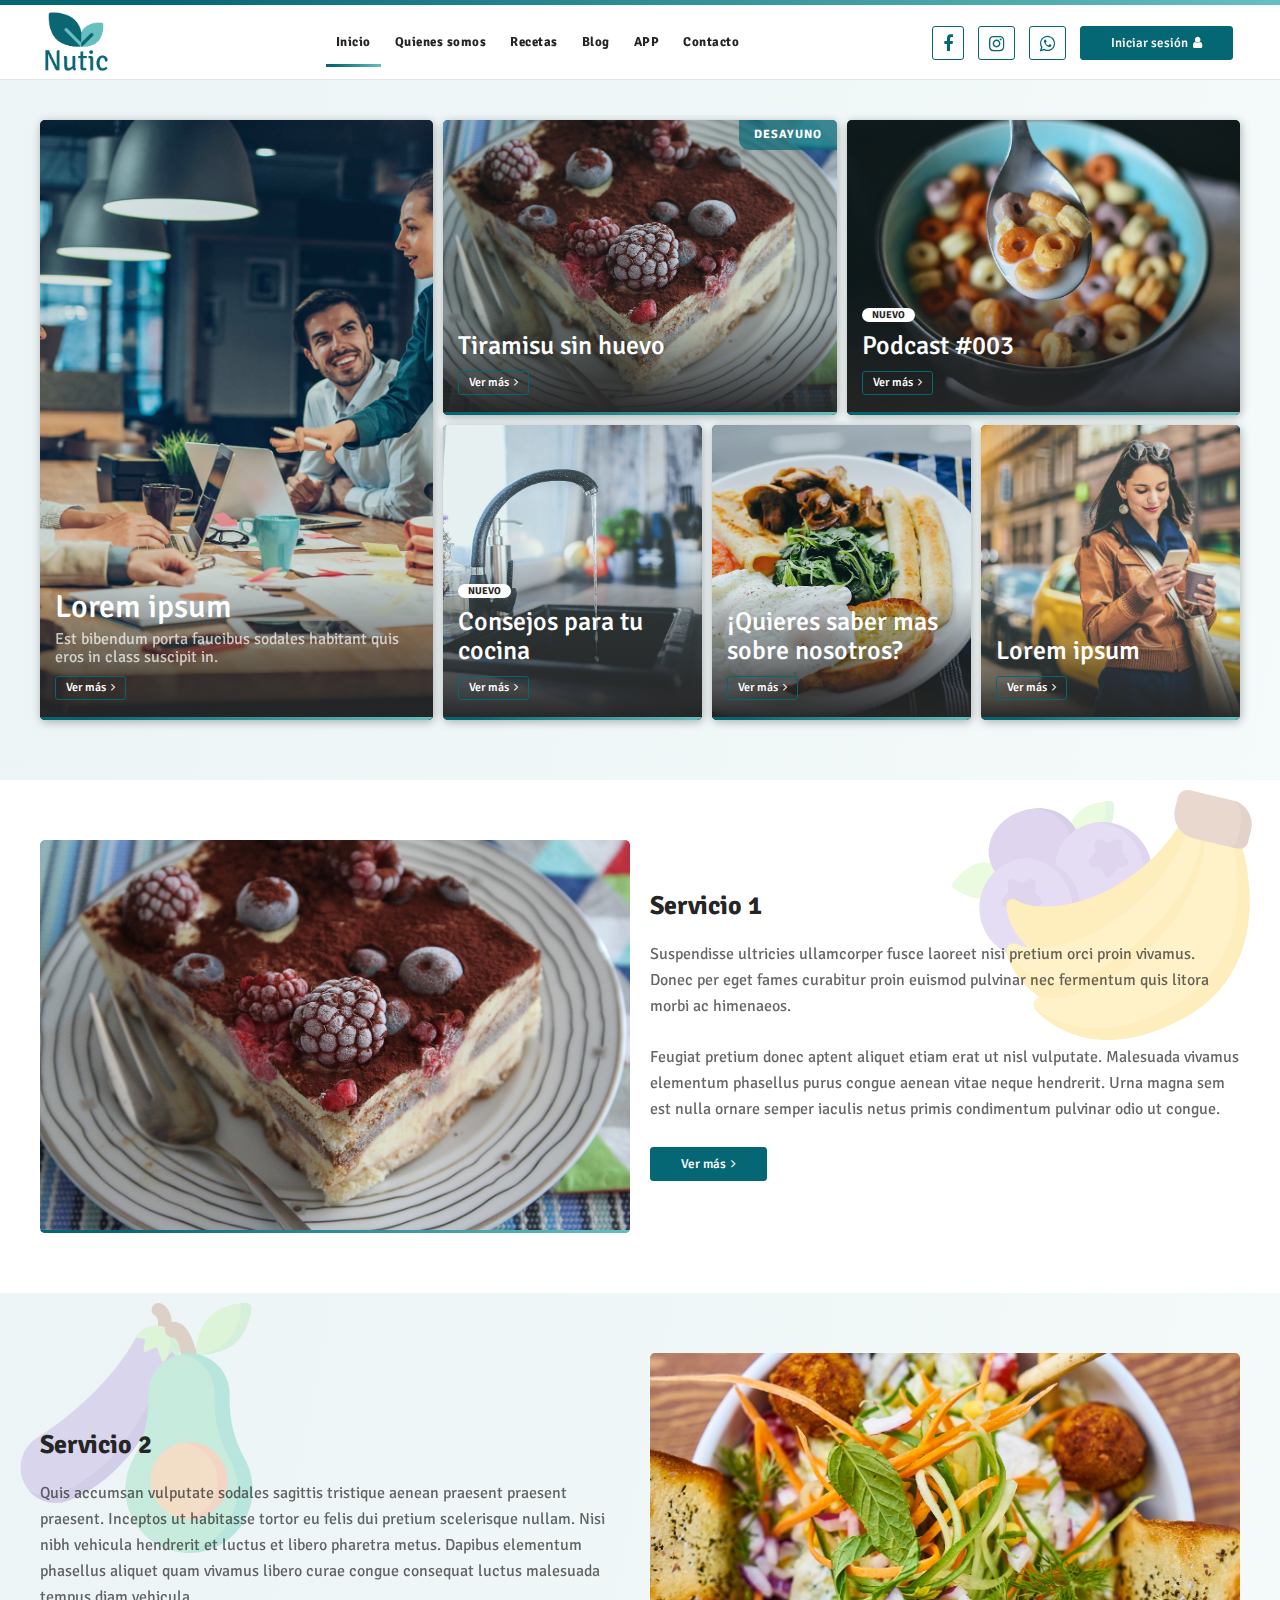
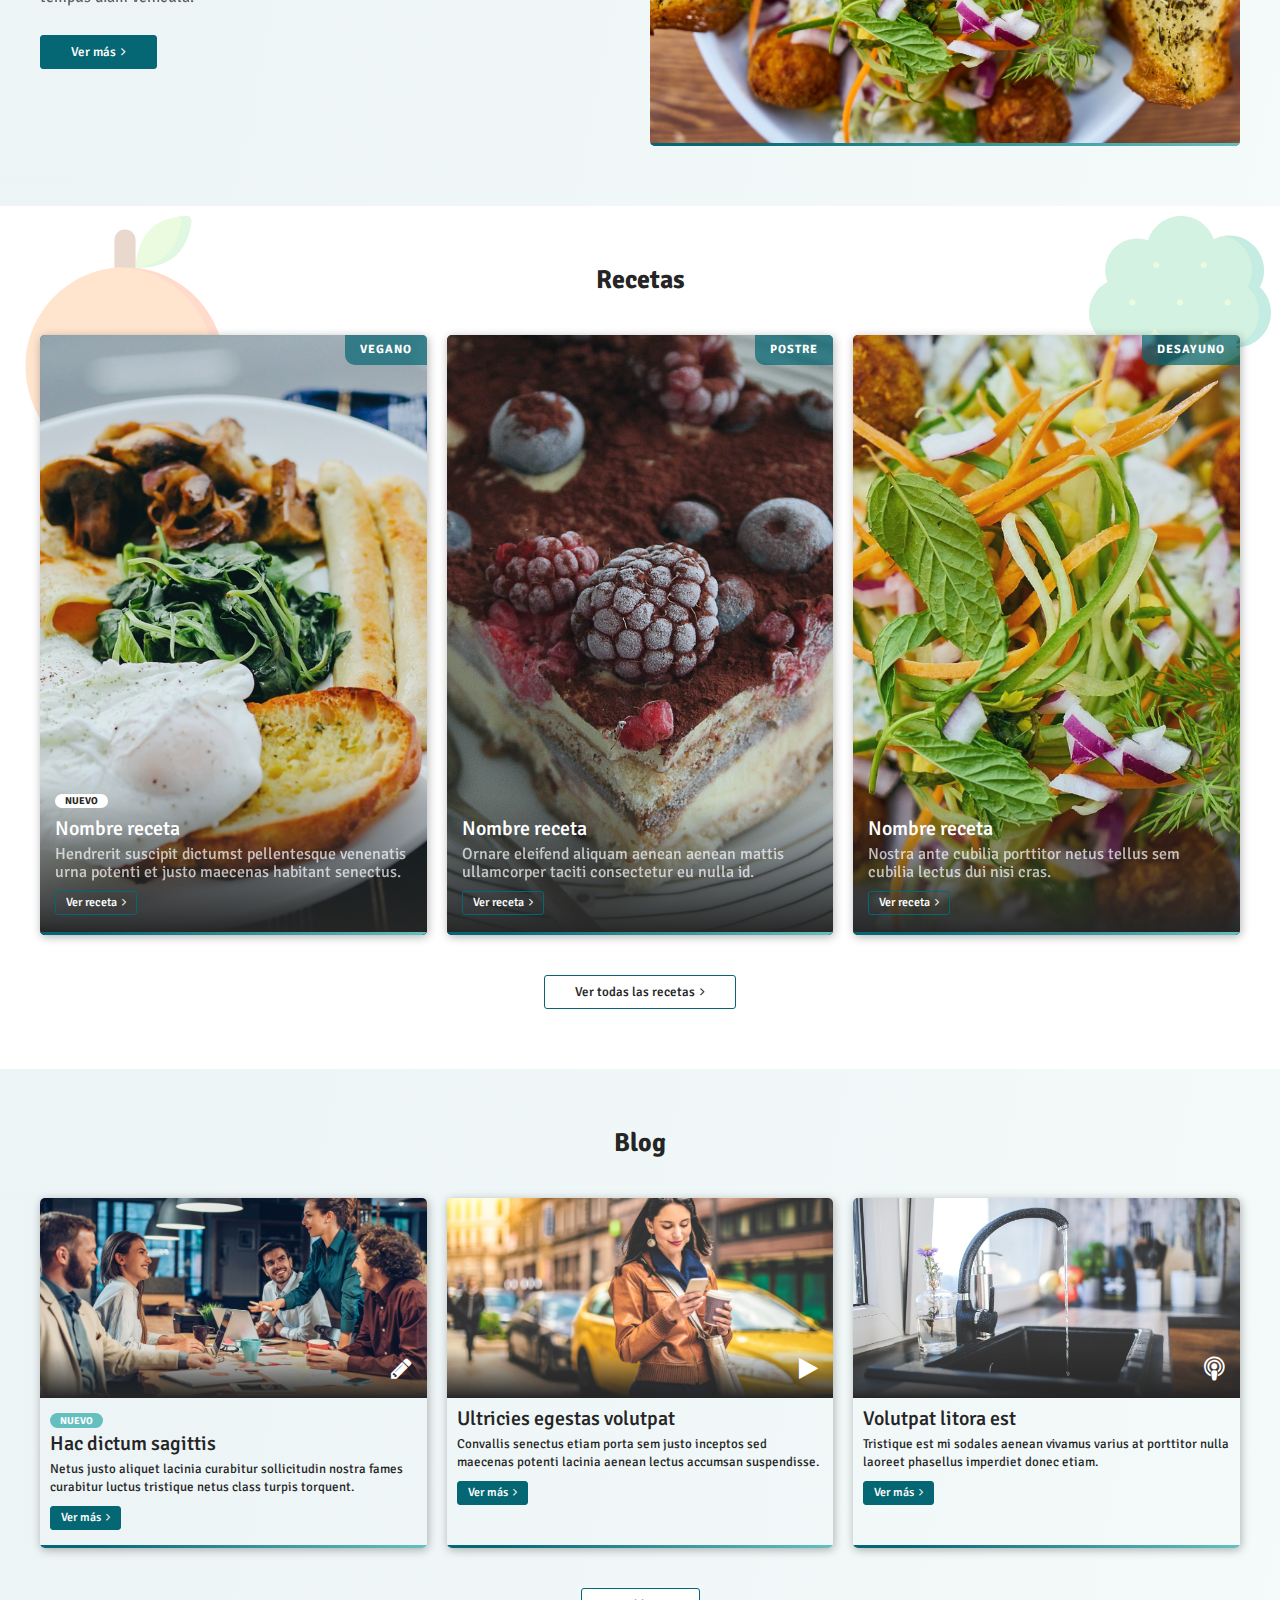
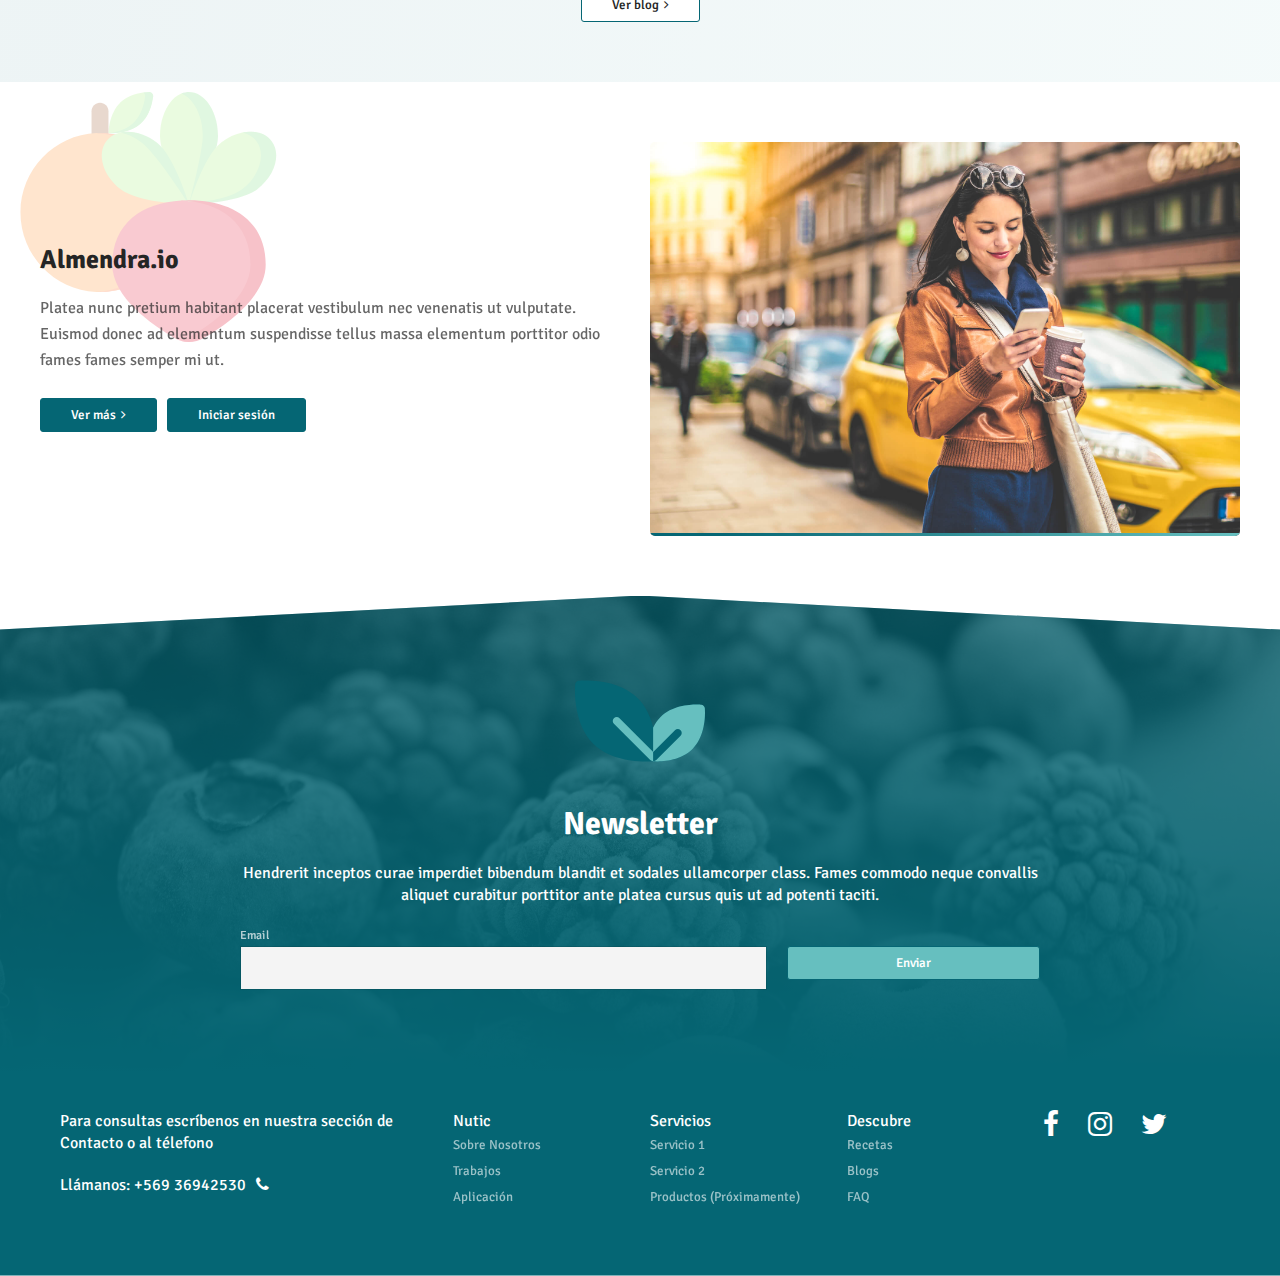
==== commit 7bc00670: "fix" ====
--- a/index.html
+++ b/index.html
@@ -5,8 +5,8 @@
     <meta charset="UTF-8">
     <link href="img/favicon.png" rel="shortcut icon">
     <meta name="viewport" content="width=device-width, initial-scale=1, maximum-scale=1">
-    <link href="css/main.css?v=59623" rel="stylesheet" type="text/css">
-    <script src="js/main.js?v=59623" type="text/javascript"></script>
+    <link href="css/main.css?v=47741" rel="stylesheet" type="text/css">
+    <script src="js/main.js?v=47741" type="text/javascript"></script>
     <!-- Meta tags facebook-->
     <meta property="og:title" content="#">
     <meta property="og:description" content="#">
@@ -81,7 +81,7 @@
                   <div class="article__grad"></div>
                   <div class="article__content">
                     <h2 class="article__title">Lorem ipsum</h2>
-                    <p class="article__description">Torquent aptent rutrum etiam viverra platea rhoncus urna laoreet erat laoreet urna.
+                    <p class="article__description">Est bibendum porta faucibus sodales habitant quis eros in class suscipit in.
                     </p><a href="#" class="btn btn--link">Ver más<span class="fa fa-angle-right"></span></a>
                   </div>
                 </div>
@@ -176,9 +176,9 @@
               <div class="col-xs-12 col-md-6">
                 <div class="section__body">
                   <h3 class="section__title">Servicio 1</h3>
-                  <p class="section__description">Convallis faucibus neque integer cursus ultrices aliquam tempus primis metus. Cubilia tempor bibendum aenean himenaeos duis elit tempor suspendisse nullam nibh egestas turpis ad vehicula.
+                  <p class="section__description">Suspendisse ultricies ullamcorper fusce laoreet nisi pretium orci proin vivamus. Donec per eget fames curabitur proin euismod pulvinar nec fermentum quis litora morbi ac himenaeos.
                   </p>
-                  <p class="section__description">Posuere morbi habitant convallis eget purus semper lacus mauris vestibulum. Metus netus praesent placerat lacus orci cras iaculis pulvinar non. Ut quisque sed viverra neque purus molestie etiam aliquam nunc justo dapibus donec neque vel.
+                  <p class="section__description">Feugiat pretium donec aptent aliquet etiam erat ut nisl vulputate. Malesuada vivamus elementum phasellus purus congue aenean vitae neque hendrerit. Urna magna sem est nulla ornare semper iaculis netus primis condimentum pulvinar odio ut congue.
                   </p><a href="service.html" class="btn">Ver más<span class="fa fa-angle-right"></span></a>
                 </div>
               </div>
@@ -200,7 +200,7 @@
               <div class="col-xs-12 col-md-6 col-md-pull-6">
                 <div class="section__body">
                   <h3 class="section__title">Servicio 2</h3>
-                  <p class="section__description">Tristique senectus himenaeos etiam consectetur eget nostra cubilia inceptos tortor. Sapien semper aenean bibendum pharetra at lacinia nibh cursus sagittis. Elit massa imperdiet vitae at dui egestas enim cursus elementum. Euismod vehicula risus elit interdum ac quisque quisque velit felis feugiat fusce aenean egestas torquent.
+                  <p class="section__description">Quis accumsan vulputate sodales sagittis tristique aenean praesent praesent praesent. Inceptos ut habitasse tortor eu felis dui pretium scelerisque nullam. Nisi nibh vehicula hendrerit et luctus et libero pharetra metus. Dapibus elementum phasellus aliquet quam vivamus libero curae congue consequat luctus malesuada tempus diam vehicula.
                   </p><a href="service.html" class="btn">Ver más<span class="fa fa-angle-right"></span></a>
                 </div>
               </div>
@@ -230,7 +230,7 @@
                     <div class="article__content">
                       <div class="article__new">Nuevo</div>
                       <h4 class="article__title">Nombre receta</h4>
-                      <p class="article__description">Himenaeos nunc quisque ornare rhoncus phasellus diam venenatis turpis commodo tempus suscipit.
+                      <p class="article__description">Hendrerit suscipit dictumst pellentesque venenatis urna potenti et justo maecenas habitant senectus.
                       </p><a href="#" class="btn btn--link">Ver receta<span class="fa fa-angle-right"></span></a>
                     </div>
                   </div>
@@ -246,7 +246,7 @@
                     <div class="article__grad"></div>
                     <div class="article__content">
                       <h4 class="article__title">Nombre receta</h4>
-                      <p class="article__description">Morbi nulla nulla pharetra hac et habitasse mattis vehicula neque vivamus ac.
+                      <p class="article__description">Ornare eleifend aliquam aenean aenean mattis ullamcorper taciti consectetur eu nulla id.
                       </p><a href="#" class="btn btn--link">Ver receta<span class="fa fa-angle-right"></span></a>
                     </div>
                   </div>
@@ -262,7 +262,7 @@
                     <div class="article__grad"></div>
                     <div class="article__content">
                       <h4 class="article__title">Nombre receta</h4>
-                      <p class="article__description">Facilisis iaculis aenean aliquam dapibus feugiat netus tellus maecenas etiam aliquam maecenas.
+                      <p class="article__description">Nostra ante cubilia porttitor netus tellus sem cubilia lectus dui nisi cras.
                       </p><a href="#" class="btn btn--link">Ver receta<span class="fa fa-angle-right"></span></a>
                     </div>
                   </div>
@@ -288,9 +288,9 @@
                   </div>
                   <div class="article__body">
                     <div class="article__new">Nuevo</div>
-                    <h4 class="article__title">Placerat nam sollicitudin
+                    <h4 class="article__title">Hac dictum sagittis
                     </h4>
-                    <p class="article__description">Donec suscipit porta donec cubilia ligula aenean nunc laoreet habitant vel aenean consequat odio ante.
+                    <p class="article__description">Netus justo aliquet lacinia curabitur sollicitudin nostra fames curabitur luctus tristique netus class turpis torquent.
                     </p><a href="#" class="btn btn--sm">Ver más<span class="fa fa-angle-right"></span></a>
                   </div>
                 </article>
@@ -302,9 +302,9 @@
                     <div class="bg"><img src="img/uploads/6.jpg"></div>
                   </div>
                   <div class="article__body">
-                    <h4 class="article__title">Ut dui tempor
+                    <h4 class="article__title">Ultricies egestas volutpat
                     </h4>
-                    <p class="article__description">Sociosqu consectetur integer ullamcorper congue a placerat fringilla magna sed accumsan lobortis nec lacus mattis.
+                    <p class="article__description">Convallis senectus etiam porta sem justo inceptos sed maecenas potenti lacinia aenean lectus accumsan suspendisse.
                     </p><a href="#" class="btn btn--sm">Ver más<span class="fa fa-angle-right"></span></a>
                   </div>
                 </article>
@@ -316,9 +316,9 @@
                     <div class="bg"><img src="img/uploads/7.jpg"></div>
                   </div>
                   <div class="article__body">
-                    <h4 class="article__title">Sed class id
+                    <h4 class="article__title">Volutpat litora est
                     </h4>
-                    <p class="article__description">Facilisis primis nibh cras eget vulputate tellus blandit neque rhoncus euismod vehicula lobortis ornare conubia.
+                    <p class="article__description">Tristique est mi sodales aenean vivamus varius at porttitor nulla laoreet phasellus imperdiet donec etiam.
                     </p><a href="#" class="btn btn--sm">Ver más<span class="fa fa-angle-right"></span></a>
                   </div>
                 </article>
@@ -342,8 +342,8 @@
               <div class="col-xs-12 col-md-6 col-md-pull-6">
                 <div class="section__body">
                   <h3 class="section__title">Almendra.io</h3>
-                  <p class="section__description">Ligula semper feugiat et convallis torquent platea senectus vivamus est. Senectus habitasse pretium malesuada elementum cras ultrices eu felis enim ullamcorper luctus cursus id litora.
-                  </p><a href="service.html" class="btn">Ver más<span class="fa fa-angle-right"></span><span class="fa fa-angle-right"></span></a><a class="btn">Iniciar sesión</a>
+                  <p class="section__description">Platea nunc pretium habitant placerat vestibulum nec venenatis ut vulputate. Euismod donec ad elementum suspendisse tellus massa elementum porttitor odio fames fames semper mi ut.
+                  </p><a href="service.html" class="btn">Ver más<span class="fa fa-angle-right"></span></a><a class="btn">Iniciar sesión</a>
                 </div>
               </div>
             </div>
@@ -372,7 +372,7 @@
           <div class="footer__logo"><img src="img/icons/logo.svg"></div>
           <div class="footer__body">
             <h3 class="h2 footer__title">Newsletter</h3>
-            <p class="footer__description">Et ante placerat litora ac ut mattis tristique vehicula luctus. Dapibus sollicitudin non cursus odio placerat cursus sollicitudin ante vel eleifend ac aliquam vestibulum phasellus.
+            <p class="footer__description">Hendrerit inceptos curae imperdiet bibendum blandit et sodales ullamcorper class. Fames commodo neque convallis aliquet curabitur porttitor ante platea cursus quis ut ad potenti taciti.
             </p>
             <div class="footer__form">
               <form>
@@ -431,7 +431,7 @@
                 <ul>
                   <li><a href="#">Recetas</a></li>
                   <li><a href="#">Blogs</a></li>
-                  <li><a href="#">FAQ</a></li>
+                  <li><a href="faq.html">FAQ</a></li>
                 </ul>
               </div>
             </div>
--- a/css/main.css
+++ b/css/main.css
@@ -1,4 +1,4 @@
-.clearfix:after,.clearfix:before{content:" ";display:table}.clearfix:after{clear:both}.pull-right{float:right!important}.pull-left{float:left!important}.hide{display:none!important}.show{display:block!important}.invisible{visibility:hidden}.hidden{display:none!important}.affix{position:fixed}*{margin:0;padding:0;border:0;outline:0;-moz-box-sizing:border-box;box-sizing:border-box}body{-webkit-font-smoothing:antialiased;background:#fff}body,button,input,select,textarea{font-family:'Signika',sans-serif;font-size:16px;line-height:22px;color:#000}a,button,input,select,textarea{transition:.2s ease}a{color:#056674;text-decoration:none}a.a-classic{text-decoration:underline}a:hover,button:hover,input[type=checkbox]:hover,input[type=radio]:hover,label:hover,select:hover{cursor:pointer}.h1,.h2,.h3,.h4,.h5,h1,h2,h3,h4,h5{margin-bottom:20px;font-family:'Signika',sans-serif;font-weight:700}.cols>div,.content blockquote,.content h1,.content h2,.content h3,.content h4,.content iframe,.content ol,.content p,.content pre,.content table,.content ul,p{margin-bottom:20px}.h1,h1{font-size:32px;line-height:36px}@media (min-width:960px){.h1,h1{font-size:50px;line-height:56px}}.h2,h2{font-size:26px;line-height:29px}@media (min-width:720px){.h2,h2{font-size:32px;line-height:36px}}.h3,h3{font-size:20px;line-height:22px}@media (min-width:480px){.h3,h3{font-size:26px;line-height:29px}}.h4,h4{font-size:16px;line-height:22px}@media (min-width:480px){.h4,h4{font-size:20px;line-height:22px}}.h5,h5{font-size:14px;line-height:16px}ol,ul{list-style-type:none}img{width:auto;height:auto;margin:0 auto}img,svg{display:block;max-width:100%}.col-lg-1,.col-lg-10,.col-lg-11,.col-lg-12,.col-lg-2,.col-lg-3,.col-lg-4,.col-lg-5,.col-lg-6,.col-lg-7,.col-lg-8,.col-lg-9,.col-md-1,.col-md-10,.col-md-11,.col-md-12,.col-md-2,.col-md-3,.col-md-4,.col-md-5,.col-md-6,.col-md-7,.col-md-8,.col-md-9,.col-sm-1,.col-sm-10,.col-sm-11,.col-sm-12,.col-sm-2,.col-sm-3,.col-sm-4,.col-sm-5,.col-sm-6,.col-sm-7,.col-sm-8,.col-sm-9,.col-xs-1,.col-xs-10,.col-xs-11,.col-xs-12,.col-xs-2,.col-xs-3,.col-xs-4,.col-xs-5,.col-xs-6,.col-xs-7,.col-xs-8,.col-xs-9{position:relative;min-height:1px;padding-left:10px;padding-right:10px}.cols,.row{margin-left:-10px;margin-right:-10px}.row:after,.row:before{content:" ";display:table}.row:after{clear:both}.cols.cols--0:after,.cols.cols--0:before,.cols:after,.cols:before{content:" ";display:table}.cols.cols--0:after,.cols:after{clear:both}.cols>div{-moz-box-sizing:border-box;box-sizing:border-box}.cols:last-child{margin-bottom:-20px}.cols.cols--0{margin-left:0;margin-right:0}.cols.cols--0>div{padding-left:0;padding-right:0;margin-bottom:0}.cols.cols--0:last-child{margin-bottom:0}.cols.cols--sm{margin-left:-5px;margin-right:-5px}.cols.cols--sm:after,.cols.cols--sm:before{content:" ";display:table}.cols.cols--sm:after{clear:both}.cols.cols--sm>div{padding-left:5px;padding-right:5px;margin-bottom:10px}.cols.cols--sm:last-child{margin-bottom:-10px}@media (max-width:480px){.cols.cols--scroll{overflow:auto;-webkit-overflow-scrolling:touch;white-space:nowrap;margin:0 -20px -20px;padding:0 20px 20px}.cols.cols--scroll>div{display:inline-block;vertical-align:top;width:280px;white-space:normal;margin:0;padding:0 5px 0 0}.cols.cols--scroll>div:last-child{margin-right:15px}}@media (max-width:720px){.cols.cols--min{margin-left:-5px;margin-right:-5px}.cols.cols--min:after,.cols.cols--min:before{content:" ";display:table}.cols.cols--min:after{clear:both}.cols.cols--min>div{padding-left:5px;padding-right:5px;margin-bottom:10px}.cols.cols--min:last-child{margin-bottom:-10px}}@media (min-width:960px){.cols.cols--md{margin-left:-20px;margin-right:-20px}.cols.cols--md:after,.cols.cols--md:before{content:" ";display:table}.cols.cols--md:after{clear:both}.cols.cols--md>div{padding-left:20px;padding-right:20px;margin-bottom:40px}.cols.cols--md:last-child{margin-bottom:-40px}}.cols .col-xs-p20{width:20%;float:left}@media (min-width:480px){.cols .col-sm-p20{width:20%;float:left}}@media (min-width:720px){.cols .col-md-p20{width:20%;float:left}}@media (min-width:960px){.cols .col-lg-p20{width:20%;float:left}}.cols .col-xs-p12{width:12.5%;float:left}@media (min-width:480px){.cols .col-sm-p12{width:12.5%;float:left}}@media (min-width:720px){.cols .col-md-p12{width:12.5%;float:left}}@media (min-width:960px){.cols .col-lg-p12{width:12.5%;float:left}}.col-xs-1,.col-xs-10,.col-xs-11,.col-xs-12,.col-xs-2,.col-xs-3,.col-xs-4,.col-xs-5,.col-xs-6,.col-xs-7,.col-xs-8,.col-xs-9{float:left}.col-xs-12,footer .footer__banner .footer__body .footer__form .form__button .btn{width:100%}.col-xs-11{width:91.66666666666666%}.col-xs-10{width:83.33333333333334%}.col-xs-9{width:75%}.col-xs-8{width:66.66666666666666%}.col-xs-7{width:58.333333333333336%}.col-xs-6{width:50%}.col-xs-5{width:41.66666666666667%}.col-xs-4{width:33.33333333333333%}.col-xs-3{width:25%}.col-xs-2{width:16.666666666666664%}.col-xs-1{width:8.333333333333332%}.col-xs-pull-12{right:100%}.col-xs-pull-11{right:91.66666666666666%}.col-xs-pull-10{right:83.33333333333334%}.col-xs-pull-9{right:75%}.col-xs-pull-8{right:66.66666666666666%}.col-xs-pull-7{right:58.333333333333336%}.col-xs-pull-6{right:50%}.col-xs-pull-5{right:41.66666666666667%}.col-xs-pull-4{right:33.33333333333333%}.col-xs-pull-3{right:25%}.col-xs-pull-2{right:16.666666666666664%}.col-xs-pull-1{right:8.333333333333332%}.col-xs-pull-0{right:auto}.col-xs-push-12{left:100%}.col-xs-push-11{left:91.66666666666666%}.col-xs-push-10{left:83.33333333333334%}.col-xs-push-9{left:75%}.col-xs-push-8{left:66.66666666666666%}.col-xs-push-7{left:58.333333333333336%}.col-xs-push-6{left:50%}.col-xs-push-5{left:41.66666666666667%}.col-xs-push-4{left:33.33333333333333%}.col-xs-push-3{left:25%}.col-xs-push-2{left:16.666666666666664%}.col-xs-push-1{left:8.333333333333332%}.col-xs-push-0{left:auto}.col-xs-offset-12{margin-left:100%}.col-xs-offset-11{margin-left:91.66666666666666%}.col-xs-offset-10{margin-left:83.33333333333334%}.col-xs-offset-9{margin-left:75%}.col-xs-offset-8{margin-left:66.66666666666666%}.col-xs-offset-7{margin-left:58.333333333333336%}.col-xs-offset-6{margin-left:50%}.col-xs-offset-5{margin-left:41.66666666666667%}.col-xs-offset-4{margin-left:33.33333333333333%}.col-xs-offset-3{margin-left:25%}.col-xs-offset-2{margin-left:16.666666666666664%}.col-xs-offset-1{margin-left:8.333333333333332%}.col-xs-offset-0,.content ul{margin-left:0}@media (min-width:480px){.col-sm-1,.col-sm-10,.col-sm-11,.col-sm-12,.col-sm-2,.col-sm-3,.col-sm-4,.col-sm-5,.col-sm-6,.col-sm-7,.col-sm-8,.col-sm-9{float:left}.col-sm-12{width:100%}.col-sm-11{width:91.66666666666666%}.col-sm-10{width:83.33333333333334%}.col-sm-9{width:75%}.col-sm-8{width:66.66666666666666%}.col-sm-7{width:58.333333333333336%}.col-sm-6{width:50%}.col-sm-5{width:41.66666666666667%}.col-sm-4{width:33.33333333333333%}.col-sm-3{width:25%}.col-sm-2{width:16.666666666666664%}.col-sm-1{width:8.333333333333332%}.col-sm-pull-12{right:100%}.col-sm-pull-11{right:91.66666666666666%}.col-sm-pull-10{right:83.33333333333334%}.col-sm-pull-9{right:75%}.col-sm-pull-8{right:66.66666666666666%}.col-sm-pull-7{right:58.333333333333336%}.col-sm-pull-6{right:50%}.col-sm-pull-5{right:41.66666666666667%}.col-sm-pull-4{right:33.33333333333333%}.col-sm-pull-3{right:25%}.col-sm-pull-2{right:16.666666666666664%}.col-sm-pull-1{right:8.333333333333332%}.col-sm-pull-0{right:auto}.col-sm-push-12{left:100%}.col-sm-push-11{left:91.66666666666666%}.col-sm-push-10{left:83.33333333333334%}.col-sm-push-9{left:75%}.col-sm-push-8{left:66.66666666666666%}.col-sm-push-7{left:58.333333333333336%}.col-sm-push-6{left:50%}.col-sm-push-5{left:41.66666666666667%}.col-sm-push-4{left:33.33333333333333%}.col-sm-push-3{left:25%}.col-sm-push-2{left:16.666666666666664%}.col-sm-push-1{left:8.333333333333332%}.col-sm-push-0{left:auto}.col-sm-offset-12{margin-left:100%}.col-sm-offset-11{margin-left:91.66666666666666%}.col-sm-offset-10{margin-left:83.33333333333334%}.col-sm-offset-9{margin-left:75%}.col-sm-offset-8{margin-left:66.66666666666666%}.col-sm-offset-7{margin-left:58.333333333333336%}.col-sm-offset-6{margin-left:50%}.col-sm-offset-5{margin-left:41.66666666666667%}.col-sm-offset-4{margin-left:33.33333333333333%}.col-sm-offset-3{margin-left:25%}.col-sm-offset-2{margin-left:16.666666666666664%}.col-sm-offset-1{margin-left:8.333333333333332%}.col-sm-offset-0{margin-left:0}}@media (min-width:720px){.col-md-1,.col-md-10,.col-md-11,.col-md-12,.col-md-2,.col-md-3,.col-md-4,.col-md-5,.col-md-6,.col-md-7,.col-md-8,.col-md-9{float:left}.col-md-12{width:100%}.col-md-11{width:91.66666666666666%}.col-md-10{width:83.33333333333334%}.col-md-9{width:75%}.col-md-8{width:66.66666666666666%}.col-md-7{width:58.333333333333336%}.col-md-6{width:50%}.col-md-5{width:41.66666666666667%}.col-md-4{width:33.33333333333333%}.col-md-3{width:25%}.col-md-2{width:16.666666666666664%}.col-md-1{width:8.333333333333332%}.col-md-pull-12{right:100%}.col-md-pull-11{right:91.66666666666666%}.col-md-pull-10{right:83.33333333333334%}.col-md-pull-9{right:75%}.col-md-pull-8{right:66.66666666666666%}.col-md-pull-7{right:58.333333333333336%}.col-md-pull-6{right:50%}.col-md-pull-5{right:41.66666666666667%}.col-md-pull-4{right:33.33333333333333%}.col-md-pull-3{right:25%}.col-md-pull-2{right:16.666666666666664%}.col-md-pull-1{right:8.333333333333332%}.col-md-pull-0{right:auto}.col-md-push-12{left:100%}.col-md-push-11{left:91.66666666666666%}.col-md-push-10{left:83.33333333333334%}.col-md-push-9{left:75%}.col-md-push-8{left:66.66666666666666%}.col-md-push-7{left:58.333333333333336%}.col-md-push-6{left:50%}.col-md-push-5{left:41.66666666666667%}.col-md-push-4{left:33.33333333333333%}.col-md-push-3{left:25%}.col-md-push-2{left:16.666666666666664%}.col-md-push-1{left:8.333333333333332%}.col-md-push-0{left:auto}.col-md-offset-12{margin-left:100%}.col-md-offset-11{margin-left:91.66666666666666%}.col-md-offset-10{margin-left:83.33333333333334%}.col-md-offset-9{margin-left:75%}.col-md-offset-8{margin-left:66.66666666666666%}.col-md-offset-7{margin-left:58.333333333333336%}.col-md-offset-6{margin-left:50%}.col-md-offset-5{margin-left:41.66666666666667%}.col-md-offset-4{margin-left:33.33333333333333%}.col-md-offset-3{margin-left:25%}.col-md-offset-2{margin-left:16.666666666666664%}.col-md-offset-1{margin-left:8.333333333333332%}.col-md-offset-0{margin-left:0}}@media (min-width:960px){.col-lg-1,.col-lg-10,.col-lg-11,.col-lg-12,.col-lg-2,.col-lg-3,.col-lg-4,.col-lg-5,.col-lg-6,.col-lg-7,.col-lg-8,.col-lg-9{float:left}.col-lg-12{width:100%}.col-lg-11{width:91.66666666666666%}.col-lg-10{width:83.33333333333334%}.col-lg-9{width:75%}.col-lg-8{width:66.66666666666666%}.col-lg-7{width:58.333333333333336%}.col-lg-6{width:50%}.col-lg-5{width:41.66666666666667%}.col-lg-4{width:33.33333333333333%}.col-lg-3{width:25%}.col-lg-2{width:16.666666666666664%}.col-lg-1{width:8.333333333333332%}.col-lg-pull-12{right:100%}.col-lg-pull-11{right:91.66666666666666%}.col-lg-pull-10{right:83.33333333333334%}.col-lg-pull-9{right:75%}.col-lg-pull-8{right:66.66666666666666%}.col-lg-pull-7{right:58.333333333333336%}.col-lg-pull-6{right:50%}.col-lg-pull-5{right:41.66666666666667%}.col-lg-pull-4{right:33.33333333333333%}.col-lg-pull-3{right:25%}.col-lg-pull-2{right:16.666666666666664%}.col-lg-pull-1{right:8.333333333333332%}.col-lg-pull-0{right:auto}.col-lg-push-12{left:100%}.col-lg-push-11{left:91.66666666666666%}.col-lg-push-10{left:83.33333333333334%}.col-lg-push-9{left:75%}.col-lg-push-8{left:66.66666666666666%}.col-lg-push-7{left:58.333333333333336%}.col-lg-push-6{left:50%}.col-lg-push-5{left:41.66666666666667%}.col-lg-push-4{left:33.33333333333333%}.col-lg-push-3{left:25%}.col-lg-push-2{left:16.666666666666664%}.col-lg-push-1{left:8.333333333333332%}.col-lg-push-0{left:auto}.col-lg-offset-12{margin-left:100%}.col-lg-offset-11{margin-left:91.66666666666666%}.col-lg-offset-10{margin-left:83.33333333333334%}.col-lg-offset-9{margin-left:75%}.col-lg-offset-8{margin-left:66.66666666666666%}.col-lg-offset-7{margin-left:58.333333333333336%}.col-lg-offset-6{margin-left:50%}.col-lg-offset-5{margin-left:41.66666666666667%}.col-lg-offset-4{margin-left:33.33333333333333%}.col-lg-offset-3{margin-left:25%}.col-lg-offset-2{margin-left:16.666666666666664%}.col-lg-offset-1{margin-left:8.333333333333332%}.col-lg-offset-0{margin-left:0}}@-webkit-keyframes fadeIn{0%{opacity:0}}@keyframes fadeIn{0%{opacity:0}}@-webkit-keyframes fadeOut{to{opacity:0}}@keyframes fadeOut{to{opacity:0}}@-webkit-keyframes slideUp{0%{-webkit-transform:translateY(100%);transform:translateY(100%)}}@keyframes slideUp{0%{-webkit-transform:translateY(100%);transform:translateY(100%)}}@-webkit-keyframes slideFadeUp{0%{-webkit-transform:translateY(20px);transform:translateY(20px);opacity:0}}@keyframes slideFadeUp{0%{-webkit-transform:translateY(20px);transform:translateY(20px);opacity:0}}@-webkit-keyframes slideUpOut{to{-webkit-transform:translateY(-100%);transform:translateY(-100%)}}@keyframes slideUpOut{to{-webkit-transform:translateY(-100%);transform:translateY(-100%)}}@-webkit-keyframes slideDown{0%{-webkit-transform:translateY(-100%);transform:translateY(-100%)}}@keyframes slideDown{0%{-webkit-transform:translateY(-100%);transform:translateY(-100%)}}@-webkit-keyframes slideFadeDown{0%{-webkit-transform:translateY(-20px);transform:translateY(-20px);opacity:0}}@keyframes slideFadeDown{0%{-webkit-transform:translateY(-20px);transform:translateY(-20px);opacity:0}}@-webkit-keyframes slideDownOut{to{-webkit-transform:translateY(100%);transform:translateY(100%)}}@keyframes slideDownOut{to{-webkit-transform:translateY(100%);transform:translateY(100%)}}@-webkit-keyframes slideLeft{0%{-webkit-transform:translateX(100%);transform:translateX(100%)}}@keyframes slideLeft{0%{-webkit-transform:translateX(100%);transform:translateX(100%)}}@-webkit-keyframes slideFadeLeft{0%{-webkit-transform:translateX(20px);transform:translateX(20px);opacity:0}}@keyframes slideFadeLeft{0%{-webkit-transform:translateX(20px);transform:translateX(20px);opacity:0}}@-webkit-keyframes slideLeftOut{to{-webkit-transform:translateX(-100%);transform:translateX(-100%)}}@keyframes slideLeftOut{to{-webkit-transform:translateX(-100%);transform:translateX(-100%)}}@-webkit-keyframes slideRight{0%{-webkit-transform:translateX(-100%);transform:translateX(-100%)}}@keyframes slideRight{0%{-webkit-transform:translateX(-100%);transform:translateX(-100%)}}@-webkit-keyframes slideFadeRight{0%{-webkit-transform:translateX(-20px);transform:translateX(-20px);opacity:0}}@keyframes slideFadeRight{0%{-webkit-transform:translateX(-20px);transform:translateX(-20px);opacity:0}}@-webkit-keyframes slideRightOut{to{-webkit-transform:translateX(100%);transform:translateX(100%)}}@keyframes slideRightOut{to{-webkit-transform:translateX(100%);transform:translateX(100%)}}@-webkit-keyframes scaleIn{0%{-webkit-transform:scale(0);transform:scale(0)}}@keyframes scaleIn{0%{-webkit-transform:scale(0);transform:scale(0)}}@-webkit-keyframes scaleFadeIn{0%{-webkit-transform:scale(1.2);transform:scale(1.2);opacity:0}}@keyframes scaleFadeIn{0%{-webkit-transform:scale(1.2);transform:scale(1.2);opacity:0}}@-webkit-keyframes scaleOut{to{-webkit-transform:scale(0);transform:scale(0)}}@keyframes scaleOut{to{-webkit-transform:scale(0);transform:scale(0)}}@-webkit-keyframes scaleFadeOut{to{-webkit-transform:scale(.8);transform:scale(.8);opacity:0}}@keyframes scaleFadeOut{to{-webkit-transform:scale(.8);transform:scale(.8);opacity:0}}@-webkit-keyframes translateBg{0%{-webkit-transform:translateY(-10%);transform:translateY(-10%)}}@keyframes translateBg{0%{-webkit-transform:translateY(-10%);transform:translateY(-10%)}}@-webkit-keyframes heightMd{0%{max-height:0;overflow:hidden}to{max-height:500px;overflow:hidden}}@keyframes heightMd{0%{max-height:0;overflow:hidden}to{max-height:500px;overflow:hidden}}@-webkit-keyframes bgIn{0%{-webkit-transform:translateY(-10%);transform:translateY(-10%)}}@keyframes bgIn{0%{-webkit-transform:translateY(-10%);transform:translateY(-10%)}}article{position:relative;overflow:hidden;color:#252525;box-shadow:1px 2px 10px rgba(0,0,0,.3);border-radius:5px}article a:after{content:"";z-index:2}article .article__bg,article a:after{position:absolute;top:0;left:0;width:100%;height:100%}article .article__title{font-weight:500;margin-bottom:5px}article .article__description{margin-bottom:10px;font-size:13px;line-height:18px}.content blockquote:last-child,.content h1:last-child,.content h2:last-child,.content h3:last-child,.content h4:last-child,.content iframe:last-child,.content ol:last-child,.content p:last-child,.content pre:last-child,.content table:last-child,.content ul:last-child,article .article__description:last-child{margin-bottom:0}article .article__content p{font-size:16px;opacity:.7}article.article--recipe .article__body .article__description{display:none}@media (min-width:720px){article.article--recipe .article__body .article__description{display:block}}article.article--box,article.article--recipe{height:300px;background-color:#056674}@media (min-width:720px){article.article--box,article.article--recipe{height:600px}}article.article--box.article--box--min,article.article--box.article--recipe--min,article.article--recipe.article--box--min,article.article--recipe.article--recipe--min{height:200px}@media (min-width:720px){article.article--box.article--box--min,article.article--box.article--recipe--min,article.article--recipe.article--box--min,article.article--recipe.article--recipe--min{height:295px}}article.article--box.article--box--min .article__body .article__title,article.article--box.article--recipe--min .article__body .article__title,article.article--recipe.article--box--min .article__body .article__title,article.article--recipe.article--recipe--min .article__body .article__title{margin-bottom:10px;font-size:16px;line-height:22px}@media (min-width:480px){article.article--box.article--box--min .article__body .article__title,article.article--box.article--recipe--min .article__body .article__title,article.article--recipe.article--box--min .article__body .article__title,article.article--recipe.article--recipe--min .article__body .article__title{font-size:20px;line-height:22px}}@media (min-width:720px){article.article--box.article--box--min .article__body .article__title,article.article--box.article--recipe--min .article__body .article__title,article.article--recipe.article--box--min .article__body .article__title,article.article--recipe.article--recipe--min .article__body .article__title{font-size:20px;line-height:22px}}@media (min-width:720px) and (min-width:480px){article.article--box.article--box--min .article__body .article__title,article.article--box.article--recipe--min .article__body .article__title,article.article--recipe.article--box--min .article__body .article__title,article.article--recipe.article--recipe--min .article__body .article__title{font-size:26px;line-height:29px}}article.article--box.article--box--min .article__body .article__description,article.article--box.article--recipe--min .article__body .article__description,article.article--recipe.article--box--min .article__body .article__description,article.article--recipe.article--recipe--min .article__body .article__description{display:none}@media (min-width:720px){article.article--box.article--box--min .article__body .article__description,article.article--box.article--recipe--min .article__body .article__description,article.article--recipe.article--box--min .article__body .article__description,article.article--recipe.article--recipe--min .article__body .article__description{display:block}}article.article--box .article__tag,article.article--recipe .article__tag{position:absolute;top:0;right:0;padding:5px 15px;color:#fff;background-color:rgba(5,102,116,.7);font-size:10px;line-height:10px;border-radius:0 0 0 10px;letter-spacing:1px;text-transform:uppercase;font-weight:700;z-index:2}@media (min-width:720px){article.article--box .article__tag,article.article--recipe .article__tag{font-size:12px;line-height:10px;padding:10px 15px}}article.article--box .article__body,article.article--recipe .article__body{position:absolute;bottom:0;left:0;width:100%;padding:20px 15px;color:#fff;transition:.5s;z-index:2}article.article--box .article__body:before,article.article--recipe .article__body:before{content:'';position:absolute;left:0;bottom:0;width:100%;background:#056674;background:linear-gradient(101deg,#056674 12%,#66bfbf 100%);height:3px;z-index:2}article.article--box .article__body .article__title,article.article--recipe .article__body .article__title{margin-bottom:5px}article.article--box .article__body .article__new,article.article--recipe .article__body .article__new{background-color:#fff;color:#252525;display:inline-block;font-size:10px;line-height:10px;font-weight:700;text-transform:uppercase;padding:2px 10px;border-radius:10px;margin-bottom:10px;position:relative}article.article--box .article__body .article__grad,article.article--recipe .article__body .article__grad{position:absolute;top:0;left:0;width:100%;height:100%;bottom:-1px;background:#252525;background:linear-gradient(0deg,#252525,transparent);transition:.5s}article.article--box .article__body .article__content,article.article--recipe .article__body .article__content{position:relative;z-index:2}article.article--box .article__bg,article.article--recipe .article__bg{opacity:.9;transition:.5s}article.article--box .article__bg .bg,article.article--recipe .article__bg .bg{transition:.5s}article.article--box:hover .article__bg,article.article--recipe:hover .article__bg{opacity:.7}article.article--box:hover .bg,article.article--recipe:hover .bg{-webkit-transform:scale(1.03);transform:scale(1.03)}article.article--blog .article__bg{position:relative;height:100px}@media (min-width:720px){article.article--blog .article__bg{height:200px}}article.article--blog .article__bg:after{content:'';position:absolute;left:0;width:100%;bottom:-1px;background:#252525;background:linear-gradient(0deg,#252525,transparent);height:50px;top:50px}@media (min-width:720px){article.article--blog .article__bg:after{height:50px;top:150px}}article.article--blog .article__tag{position:absolute;bottom:0;right:0;z-index:2;padding:15px;color:#fff}article.article--blog .article__tag span{font-size:24px}article.article--blog .article__body{position:relative;padding:10px;min-height:110px}@media (min-width:480px){article.article--blog .article__body{min-height:150px}}article.article--blog .article__body .article__new{background-color:#66bfbf;color:#fff;display:inline-block;font-size:10px;line-height:10px;font-weight:700;text-transform:uppercase;padding:3px 10px 2px;border-radius:10px;margin-bottom:5px;position:relative}.bg img,article.article--blog .article__body .article__description{display:none}@media (min-width:480px){article.article--blog .article__body .article__description{display:block}}article.article--blog .article__body:before{content:'';position:absolute;left:0;bottom:0;width:100%;background:#056674;background:linear-gradient(101deg,#056674 12%,#66bfbf 100%);height:3px;z-index:2}article.article--blog .article__body .article__date{display:block;font-size:12px;line-height:14px;margin-bottom:5px}article.article--gallery{height:250px}article.article--gallery .article__bg{padding-bottom:60%}.bg{position:absolute;top:0;left:0;width:100%;height:100%;background:center center no-repeat;background-size:cover;opacity:0;display:block}.bg.bg-loaded{-webkit-animation:fadeIn 1s ease both;animation:fadeIn 1s ease both;opacity:1}.btn{text-decoration:none;background-color:#056674;border:1px solid #056674;color:#fff;display:inline-block;padding:2px 15px;border-radius:3px;vertical-align:middle;line-height:22px;font-size:12px;font-weight:500;transition:.2s ease;text-align:center;cursor:pointer;position:relative}@media (min-width:720px){.btn{padding:5px 30px;font-size:13px}}.btn.btn--white,.btn:hover{background-color:#fff;color:#056674!important}.btn.btn--white:after{background-color:#252525}.btn.btn--secondary{background-color:#66bfbf}.btn.btn--transparent-border{border-color:#056674;color:#252525;background-color:#fff}.btn.btn--transparent-border:hover{background-color:#66bfbf;color:#fff}.btn.btn--link,.btn.btn--sm{padding:0 10px;font-size:12px}.btn.btn--link{background-color:transparent;color:#fff}.btn.btn--link:hover{background-color:#056674;color:#fff!important;cursor:pointer}.btn.btn--social{padding:5px 10px}.btn.btn--social span{font-size:18px;line-height:18px;position:relative;top:3px;margin-left:0!important}.btn.btn--social:hover span{-webkit-transform:translateX(0);transform:translateX(0)}.btn .fa,header .header__right .header__item span{margin-left:5px}.carousel .carousel-thumbnails .carousel-thumbnail .bar{position:absolute;top:0;left:0;width:0%;height:0;background:#252525;transition:.1s ease;display:none}.carousel .carousel-thumbnails .carousel-thumbnail:hover{cursor:pointer}.carousel .carousel-thumbnails .carousel-thumbnail.current .bar{display:block;height:4px}.carousel .carousel-contents .carousel-content{display:none}.carousel .carousel-contents .carousel-content.out{display:block;-webkit-animation:fadeOut .2s ease both;animation:fadeOut .2s ease both}.carousel .carousel-contents .carousel-content.current{display:block;-webkit-animation:fadeIn .4s .2s ease backwards;animation:fadeIn .4s .2s ease backwards}.content{line-height:26px;color:#414141}.content h1,.content h2,.content h3,.content h4,.content h5{padding-top:10px}.content h1:first-child,.content h2:first-child,.content h3:first-child,.content h4:first-child,.content h5:first-child{padding-top:0}.content ol{list-style-type:decimal;margin-left:20px}.content ul li{padding-left:25px;margin-bottom:5px;position:relative}.content ul li:before{content:"\f00c";font-family:"FontAwesome";position:absolute;top:0;left:0;color:#056674}.content blockquote{padding:10px 20px 10px 40px;border-left:2px solid color;font-size:1.2em;line-height:1.5em;font-style:italic;position:relative}.content blockquote:before{content:"\f10d";font-family:"FontAwesome";position:absolute;top:0;left:10px;opacity:.5;display:inline-block;padding-right:2px}.content pre{background:rgba(0,0,0,.05);padding:10px 20px;overflow:auto;-webkit-overflow-scrolling:touch}@media (min-width:480px){.content img.alignright{float:right;margin-left:20px}.content img.alignleft{float:left;margin-right:20px}}.content img.aligncenter{margin:0 auto}.content iframe{width:100%;max-width:100%;display:block;height:200px;background:lighter}@media (min-width:480px){.content iframe{height:300px}}@media (min-width:720px){.content iframe{height:400px}}.content a{text-decoration:none}.content a:hover:not(.btn),.wp a:hover:not(.btn){text-decoration:underline}.content p.p-lg{font-size:120%;line-height:160%;font-style:italic}.dscroll{opacity:0;-webkit-animation:none;animation:none;transition:none}.dscroll.dscroll--in{-webkit-animation:slideFadeUp .8s ease-out backwards;animation:slideFadeUp .8s ease-out backwards;opacity:1}.faq{radius:rad;overflow:hidden;padding:0 10px}@media (min-width:720px){.faq{padding:0 20px}}.faq .faq__item{background:#fff;border-bottom:1px solid #fbfbfb;position:relative;border-radius:2px;overflow:hidden;border-bottom:1px solid rgba(0,0,0,.2);margin-bottom:10px}.faq .faq__item.faq__open .faq__question .fa{-webkit-transform:rotate(180deg);transform:rotate(180deg)}.faq .faq__question{margin-bottom:0;padding:15px 20px;transition:.5s;font-size:16px;line-height:22px;font-weight:500}@media (min-width:480px){.faq .faq__question{font-size:20px;line-height:22px}}@media (min-width:720px){.faq .faq__question{padding:20px 30px;font-size:16px;line-height:22px}}.faq .faq__question .fa{float:right;transition:.5s;color:#056674;margin-left:10px}.faq .faq__question:hover{cursor:pointer;color:#056674}@media (min-width:720px) and (min-width:480px){.faq .faq__question{font-size:20px;line-height:22px}}.faq .faq__answer{padding:0 20px 20px;border-top:1px solid rgba(0,0,0,.1)}@media (min-width:720px){.faq .faq__answer{padding:25px 30px}}.faq .faq__answer li{font-weight:500;margin-bottom:20px;opacity:.8}@media (min-width:720px){.faq .faq__answer li{line-height:26px;font-size:16px}}@font-face{font-family:'Norwester';src:url(../fonts/norwester-webfont.woff) format('woff');font-weight:700;font-style:normal}footer{color:#fff;text-align:center;position:relative;background:#056674;-webkit-clip-path:polygon(50% 0%,100% 1%,100% 100%,0 100%,0 1%);clip-path:polygon(50% 0%,100% 1%,100% 100%,0 100%,0 1%)}@media (min-width:480px){footer{text-align:left;-webkit-clip-path:polygon(50% 0%,100% 5%,100% 100%,0 100%,0 5%);clip-path:polygon(50% 0%,100% 5%,100% 100%,0 100%,0 5%)}}footer .footer__bg{opacity:.3;position:absolute;top:0;left:0;width:100%;height:70%}footer .footer__bg .bg{-webkit-filter:grayscale(1);filter:grayscale(1)}footer .footer__bg:after{content:"";position:absolute;top:0;left:0;width:100%;height:100%;bottom:-1px;background:#056674;background:linear-gradient(0deg,#056674,transparent)}footer .footer__logo{display:block;margin-bottom:20px}footer .footer__logo img{width:130px}footer .footer__banner .footer__body{text-align:center;max-width:800px;margin:0 auto}footer .footer__banner .footer__body>*{-webkit-animation:slideFadeLeft .5s ease backwards;animation:slideFadeLeft .5s ease backwards}footer .footer__banner .footer__body>:nth-child(1){-webkit-animation-delay:.2s;animation-delay:.2s}footer .footer__banner .footer__body>:nth-child(2){-webkit-animation-delay:.4s;animation-delay:.4s}footer .footer__banner .footer__body>:nth-child(3){-webkit-animation-delay:.6s;animation-delay:.6s}footer .footer__banner .footer__body>:nth-child(4){-webkit-animation-delay:.8s;animation-delay:.8s}footer .footer__banner .footer__body>:nth-child(5){-webkit-animation-delay:1s;animation-delay:1s}@media (min-width:720px){footer .footer__banner .footer__body .footer__form .form__button{margin-top:20px}}footer .footer__wrap{position:relative;max-width:1400px;margin:0 auto;padding:30px 20px}@media (min-width:720px){footer .footer__wrap{padding:60px}footer .footer__wrap.footer__wrap--sm{padding:10px}footer .footer__wrap.footer__wrap--md{padding:60px 40px}}footer .footer__links__social{display:-ms-flexbox;display:flex;-ms-flex-align:center;align-items:center;-ms-flex-pack:distribute;justify-content:space-around;margin-bottom:20px}@media (min-width:720px){footer .footer__links__social{-ms-flex-pack:justify;justify-content:space-between;width:70%}}footer .footer__links__social a{color:#fff}footer .footer__links__social a span{font-size:28px}footer .footer__links__social a .footer__social__text{font-size:14px;margin-left:10px;opacity:.7}footer .footer__links.footer_links--primary{text-align:center}@media (min-width:720px){footer .footer__links.footer_links--primary{text-align:left}}footer .footer__links ul li a{color:#fff;display:inline-block;padding:5px 0;line-height:10px;font-size:13px;opacity:.6;text-align:left}footer .footer__links ul li a:hover{opacity:1;color:#fff}@media (min-width:480px){footer .footer__links ul li a{padding:8px 0}}footer .footer__links .footer__links__list{text-align:center}@media (min-width:720px){footer .footer__links .footer__links__list{display:block;text-align:left}}footer .footer__links .footer__links__contact .footer__description span{margin-left:10px}@media (min-width:720px){footer .footer__links .footer__links__contact .footer__description span{margin-right:10px}}footer .footer__links .footer__links__app{display:-ms-flexbox;display:flex;-ms-flex-pack:center;justify-content:center}@media (min-width:720px){footer .footer__links .footer__links__app{-ms-flex-pack:start;justify-content:flex-start}}footer .footer__links .footer__links__app .footer__button{margin:5px}footer .footer__links .footer__links__app .footer__button img{height:30px}footer .footer__links.footer__links--secondary{font-size:12px;overflow:hidden}footer .footer__links.footer__links--secondary a{display:inline-block;margin:0 10px;color:#fff;opacity:.6}footer .footer__links.footer__links--secondary a:hover,header .header__right .header__item .header__item__nav ul li a:hover{opacity:1}@media (min-width:480px){footer .footer__links.footer__links--secondary .footer__copyright{text-align:center}}footer .footer__links.footer__links--secondary .footer__copyright img{display:inline-block;width:80px;vertical-align:middle;stroker:#fff}.form,form{position:relative}input,textarea{display:block;padding:10px}input,select,textarea{width:100%;vertical-align:top;background:#fff;-moz-box-sizing:border-box;box-sizing:border-box;-webkit-appearance:none;appearance:none;font-weight:100}input:focus,select:focus,textarea:focus{border-color:color}input::-webkit-inner-spin-button,input::-webkit-outer-spin-button{-webkit-appearance:none;margin:0}input[type=checkbox],input[type=radio]{width:20px;height:20px;display:inline-block;vertical-align:middle;margin-right:5px;padding:0;background:#fbfbfb url(../img/icon-checked.png) 50% -100% no-repeat;border:1px solid #fbfbfb;border-radius:10px}input[type=checkbox]:checked,input[type=radio]:checked{background-color:#000;background-position:50% 50%;border-color:#000}input[type=file]{position:absolute;top:0;left:0;z-index:-5;background-color:#f4f4f4;padding-left:20px;padding-right:0;border:1px solid rgba(0,0,0,.1)}select{display:inline-block;border:none;opacity:1;padding:10px 40px 10px 15px;margin-bottom:0;background:url(../img/icon-select.png) 100% 50% no-repeat}textarea{height:100px;overflow:auto;-webkit-overflow-scrolling:touch}.form__element{padding-top:20px;position:relative;display:block}.form__element:hover{cursor:text}.form__element .form__title,.form__element .form__title__notfocus{font-size:14px;font-weight:500;position:absolute;left:0;transition:.2s ease;-webkit-transform-origin:left top;transform-origin:left top;opacity:.7;top:0;-webkit-transform:scale(.85);transform:scale(.85)}.form__element .form__title__notfocus{-webkit-transform:scale(1);transform:scale(1)}.form__element .form__input{position:relative;border:1px solid rgba(0,0,0,.1);z-index:2}.form__element .form__input input,.form__element .form__input select,.form__element .form__input textarea{background-color:#f4f4f4;border:0;padding-left:20px;padding-right:0}.form__element .form__select{position:relative;border-bottom:1px solid #fbfbfb;cursor:pointer;color:#252525;-webkit-tap-highlight-color:rgba(0,0,0,0)}.form__element .form__select select{display:none}.form__element .form__input--file{position:relative;z-index:2;padding:4px 5px;display:block}.form__element .form__input--file label{position:absolute;top:0;left:0;text-align:center;background-color:#252525;color:#fff;font-size:12px;padding:12px 30px;width:44%;border-radius:none!important;cursor:pointer}.form__element:after{content:"";position:absolute;bottom:0;left:0;width:0%;height:2px;border-radius:2px;background:#000;transition:.5s;z-index:2}.form__element.form__element--focused .form__input{border-color:#056674}.form__element.form__element--file .form__title,.form__element.form__element--filled .form__title,.form__element.form__element--focused .form__title{top:0;-webkit-transform:scale(.85);transform:scale(.85)}.form__considerations{font-size:12px}.form__considerations p{margin-bottom:10px}.form__c{margin-bottom:20px}.gallery{position:fixed;height:100%;z-index:5;background:rgba(0,0,0,.8);-webkit-animation:fadeIn .4s ease;animation:fadeIn .4s ease}.gallery .gallery__slider,.gallery video{position:absolute;top:0;left:0;width:100%;height:100%}@media (min-width:720px){.gallery .gallery__slider .bg{border:60px solid transparent}}.gallery .gallery__close{position:absolute;top:0;right:0;z-index:3;padding:10px 15px;color:#fff;cursor:pointer}.gallery .gallery__back{cursor:pointer;position:absolute;top:0;left:0;z-index:2;width:100%;height:100%}.gallery .gallery__description,.gallery .gallery__img{position:absolute;text-align:center;z-index:3;width:100%}.gallery .gallery__description{bottom:0;background:#000;background:linear-gradient(0deg,#000,transparent);color:#fff;padding:30px 20px;font-size:13px;-webkit-animation:fadeIn .5s .2s ease backwards;animation:fadeIn .5s .2s ease backwards;text-shadow:1px 2px 10px rgba(0,0,0,.3);left:0}.gallery .gallery__img{left:50%;top:50%;-webkit-transform:translate(-50%,-50%);transform:translate(-50%,-50%)}@media (min-width:720px){.gallery .gallery__img{width:100%;max-width:1400px}.gallery .gallery__img img{width:100%;min-width:800px}}.gallery .gallery__zoom{position:absolute;top:0;right:0;background-color:rgba(0,0,0,.5);padding:15px}.gallery .gallery__zoom span{color:#fff;font-size:18px}.gallery.gallery--out{-webkit-animation:fadeOut .2s ease both;animation:fadeOut .2s ease both}.gallery,header,header:before{left:0;top:0;width:100%}header{line-height:60px;z-index:20;color:#fff;transition:.5s;border-bottom:1px solid rgba(0,0,0,.1);background-color:#fff;height:60px;position:fixed}header a{color:#252525}header:before{content:'';position:absolute;background:#056674;background:linear-gradient(101deg,#056674 12%,#66bfbf 100%);height:5px}header .header__primary{position:relative;z-index:20;height:100%}header .header__wrap{position:relative;max-width:1400px;margin:0 auto;height:100%}header .header__inner{position:relative;height:100%;text-align:left}header .header__socials{margin:20px 10px;text-align:center}header .header__socials .header__social{display:inline-block;margin:0 10px}header .header__logo{float:left;margin-left:20px}header .header__logo img{display:inline-block;width:40px;position:relative;top:12px}header .header__logo.header__logo--color{display:none}header .header__nav{display:none;z-index:1}header .header__nav .header__nav__back,header .header__nav .header__nav__close{position:absolute;top:0;width:50px;height:50px;opacity:.5;z-index:3;display:none}header .header__nav .header__nav__back div,header .header__nav .header__nav__close div{height:2px;background:#056674;width:15px;position:absolute;top:50%;left:50%;margin-top:-1px;border-radius:2px;margin-left:-7.5px}header .header__nav .header__nav__close{right:0}header .header__nav .header__nav__close div{-webkit-transform:rotate(45deg);transform:rotate(45deg)}header .header__nav .header__nav__close div:last-child{-webkit-transform:rotate(135deg);transform:rotate(135deg)}header .header__nav .header__nav__back{left:0;-webkit-animation:slideFadeLeft .5s ease;animation:slideFadeLeft .5s ease}header .header__nav .header__nav__back div:first-child{-webkit-transform-origin:left top;transform-origin:left top;-webkit-transform:rotate(45deg);transform:rotate(45deg);width:10px}header .header__nav .header__nav__back div:last-child{-webkit-transform-origin:left bottom;transform-origin:left bottom;-webkit-transform:rotate(-45deg);transform:rotate(-45deg);width:10px}header .header__ham{position:relative;background-color:transparent;width:35px;padding:12px 0;display:inline-block;vertical-align:middle;border-radius:2px;text-align:center;height:45px}header .header__ham span{display:block;height:2px;margin:0 auto 4px;background:#fff;width:25px;transition:.2s ease}header .header__right{position:relative;float:right}header .header__right .header__item{float:left;padding:0 7px;min-width:40px;font-size:24px;cursor:pointer}.logo .logo__flex .logo__text.logo__text--white,header .header__right .header__item .btn,header .header__right .header__item a,section .section__breadcrumb a{color:#fff}header .header__right .header__item .header__item__nav ul li:after,header .header__right .header__item.header__item--social{display:none}header .header__right .header__item.header__item--button{margin-left:20px}header .header__right .header__item.header__item--button .btn{color:#fff;font-size:10px;background-color:#056674;border-color:#fff;padding:5px 10px}@media (min-width:480px){header .header__right .header__item.header__item--button .btn{color:#fff;font-size:13px;border-color:initial}}header .header__right .header__item.header__item--button .btn:hover{background-color:#fff;color:#056674}@media (min-width:1090px){header .header__right .header__item.header__item--ham{display:none}}header .header__right .header__item .header__item__nav ul{position:absolute;top:100%;height:auto;left:0;background:#fff;width:200px;padding:10px 0;display:none;-webkit-animation:heightMd .5s ease;animation:heightMd .5s ease;box-shadow:1px 2px 10px rgba(0,0,0,.3)}.slider.slider--thumbs .slider-bullets .slider-bullet--thumbs.slider-bullet-current::before,header .header__right .header__item .header__item__nav ul li,header .header__right .header__item.header__item--lang:hover ul{display:block}header .header__right .header__item .header__item__nav ul li a{display:block;line-height:22px;padding:10px 20px;opacity:.6;color:#252525;font-size:13px;font-weight:500;text-transform:uppercase}header .header__right .header__item .header__item__nav ul li a img{float:left;margin:5px;width:20px;opacity:1;position:relative;bottom:5px}header .header__right .header__item .header__item__nav ul li a span{float:left;margin:5px;width:20px;position:relative;font-size:24px;line-height:28px;vertical-align:middle;color:#252525;opacity:1;bottom:10px}header .header__right .header__item.header__item--button a{line-height:24px}header .header__right .header__ham span{background:#252525}@media (max-width:1090px){header .header__nav{line-height:22px;position:fixed;top:0;left:0;width:100%;height:100%;text-align:left}header .header__nav .header__nav__nav{position:absolute;top:0;right:0;width:260px;height:100%;background:#fff;color:#252525;-webkit-animation:slideLeft .5s ease;animation:slideLeft .5s ease}header .header__nav .header__nav__nav nav.header__nav__nav--desktop{display:none}header .header__nav .header__nav__nav nav.header__nav__nav--mobile{display:block}header .header__nav .header__nav__nav ul{padding-top:40px}header .header__nav .header__nav__nav ul li{border-bottom:1px solid rgba(0,0,0,.07)}header .header__nav .header__nav__nav ul li img{padding-left:30px;width:90px;margin:10px 0}header .header__nav .header__nav__nav ul li a{color:#252525;font-weight:400;padding:15px 30px;display:block;font-size:14px}header .header__nav .header__nav__nav ul li a .fa{float:right;opacity:.5}header .header__nav .header__nav__nav ul li a.header__nav__title{font-weight:700;font-size:16px}header .header__nav .header__nav__nav ul.header__nav__social{text-align:center}header .header__nav .header__nav__nav ul.header__nav__social li{display:inline-block;border-bottom:0}header .header__nav .header__nav__nav ul.header__nav__social li a{padding:20px;line-height:24px}header .header__nav .header__nav__nav ul.header__nav__social li a span{color:#fff;font-size:28px;opacity:1}header .header__nav .header__nav__bg{-webkit-animation:fadeIn .5s ease;animation:fadeIn .5s ease;position:absolute;top:0;left:0;width:100%;height:100%;background:#252525;opacity:.5;-webkit-tap-highlight-color:rgba(0,0,0,0)}header .header__nav .header__nav__close,header .header__nav.header__nav--ul-in .header__nav__back,header.header--nav-in .header__nav,header.header--nav-out .header__nav{display:block}header.header--nav-out .header__nav .header__nav__bg{-webkit-animation:fadeOut .5s ease both;animation:fadeOut .5s ease both}header.header--nav-out .header__nav .header__nav__nav{-webkit-animation:slideRightOut .5s ease both;animation:slideRightOut .5s ease both}}@media (min-width:720px){header{height:80px;line-height:82px}header .header__wrap{padding:0 40px}header .header__logo{margin-left:0;margin-right:40px;transition:.5s}header .header__logo img{width:70px;top:11px;transition:.5s}header .header__right .header__item a{color:#fff}header .header__nav nav.header__nav__nav--desktop,header .header__right .header__item.header__item--social{display:block}header .header__ham{margin-right:-20px}header .header__inner{text-align:center}header .header__nav .header__nav-close,header .header__nav .header__nav__back,header .header__nav .header__socials,header .header__nav nav.header__nav__nav--mobile,header .header__nav ul.header__nav__none{display:none}header .header__nav nav .header__nav__title{padding:15px}header .header__nav ul{padding-top:0}header .header__nav ul li.header__nav__sep{border-left:1px solid rgba(255,255,255,.1);margin-left:15px;padding-left:15px}header .header__nav ul li a{font-size:10px}}@media (min-width:1090px){header{background-color:#fff;color:#252525}header .header__ham{display:none}header .header__nav{display:inline-block;text-align:left}header .header__nav ul li{display:inline-block;position:relative}header .header__nav ul li a{letter-spacing:.5px;position:relative;padding:25px 10px;line-height:80px;font-size:13px;font-weight:700;color:#252525;max-width:50px}header .header__nav ul li a .fa{margin-left:5px}header .header__nav ul li:after{content:'';position:absolute;bottom:15px;left:0;width:0%;height:3px;background:#056674;background:linear-gradient(101deg,#056674 12%,#66bfbf 100%);transition:.5s}header .header__nav ul li.current:after,header .header__nav ul li:hover:after{width:100%}}.logo{text-align:center}.logo.logo--color{background-color:#056674}.logo.logo--color2{background-color:#66bfbf}.logo .logo__flex{display:-ms-flexbox;display:flex;width:100%;-ms-flex-direction:column;flex-direction:column;-ms-flex-pack:center;justify-content:center;-ms-flex-align:center;align-items:center}.logo .logo__flex .logo__img{margin-bottom:-30px}.logo .logo__flex .logo__img img{width:150px}.logo .logo__flex .logo__text{font-size:78px;line-height:82px;color:#056674}.logo .logo__flex .logo__text.logo__text--color{color:#056674}.modal{position:fixed;top:0;left:0;width:100%;height:100%;z-index:30;display:none}.modal.modal--in{display:table;-webkit-animation:fadeIn .5s ease;animation:fadeIn .5s ease}.modal.modal--in .modal__box{-webkit-animation:scaleFadeIn .5s .2s ease backwards;animation:scaleFadeIn .5s .2s ease backwards}.modal.modal--out{display:table;-webkit-animation:fadeOut .2s ease both;animation:fadeOut .2s ease both}.modal.modal--out .modal__box{-webkit-animation:scaleFadeOut .2s ease both;animation:scaleFadeOut .2s ease both}.modal .modal__back{position:absolute;top:0;left:0;width:100%;height:100%;background:rgba(5,102,116,.5);background:linear-gradient(101deg,rgba(5,102,116,.5) 12%,rgba(102,191,191,.5) 100%)}.modal .modal__front{position:relative;height:100%;display:table-cell;text-align:center;vertical-align:middle}.modal .modal__box{padding:30px;border-radius:10px;background:#fff;max-width:500px;margin:0 auto;position:relative}.modal .modal__option{display:-ms-flexbox;display:flex;-ms-flex-pack:distribute;justify-content:space-around;padding-top:10px}.modal .modal__content .modal__title{margin-bottom:10px}.modal .modal__content .modal__message:last-child{margin-bottom:0}.modal .modal__close{position:absolute;top:0;right:0;padding:10px 15px;opacity:.5;color:#414141}.modal .modal__close:hover{cursor:pointer}section{position:relative;background-color:#fff;color:#252525;overflow:hidden}section .section__bg{position:absolute;top:0;left:0;width:100%;height:100%}section .section__title{font-weight:700}section .section__description{font-weight:400;margin-bottom:25px;opacity:.7}@media (min-width:720px){section .section__description{line-height:26px;font-size:16px}}section .section__breadcrumb{font-weight:500;font-size:9px;text-transform:uppercase;margin-bottom:20px;letter-spacing:2px;color:#056674}@media (min-width:720px){section .section__breadcrumb{margin-bottom:15px;font-size:12px}}section .section__breadcrumb span{opacity:1;color:#fff;padding:0 6px}section .section__breadcrumb a:hover{opacity:.5}@media (min-width:720px){section .section__breadcrumb.tofix{margin-bottom:25px}}section .section__video{position:absolute;top:0;left:0;width:100%;height:100%;pointer-events:none;overflow:hidden}section .section__video iframe{width:100vw;height:56.25vw;min-height:100vh;min-width:177.77vh;position:absolute;top:50%;left:50%;-webkit-transform:translate(-50%,-50%);transform:translate(-50%,-50%)}section .section__gallery{margin:20px 0}section .section__shares{width:100%;text-align:center;padding:20px 0}section .section__shares .section__share{display:inline-block;width:40px;height:40px;line-height:40px;text-align:center;border-radius:50%;overflow:hidden;background-color:#66bfbf;color:#fff;margin:0 10px}section .section__shares .section__share:hover{background-color:#fff;color:#66bfbf}section .section__header{text-align:center;margin-bottom:40px}section .section__header .section__title{position:relative;display:block;margin-bottom:20px}section .section__header .section__description{margin-top:25px}section .section__footer{margin-top:40px;width:100%;text-align:center}section .section__filters{position:relative;overflow:auto;-webkit-overflow-scrolling:touch;white-space:nowrap;margin:0 -20px 40px;padding:20px 5px}@media (min-width:1090px){section .section__filters{display:-ms-flexbox;display:flex;text-align:center;-ms-flex-pack:center;justify-content:center;overflow:visible;white-space:normal;margin-bottom:80px}}section .section__filters:before,section.section--media .section__img:before{content:'';position:absolute;left:0;bottom:0;width:100%;background:#056674;background:linear-gradient(101deg,#056674 12%,#66bfbf 100%);height:3px;z-index:2}section .section__filters .section__filter{display:inline-block;border-radius:3px;background-color:#fff;border:1px solid #056674;color:#056674;padding:5px 10px;margin:0 2px;transition:.5s;cursor:pointer}section .section__filters .section__filter:hover{background-color:#056674;color:#fff}section .section__eff{position:absolute;width:100%;height:100%;opacity:.3;min-height:400px}section .section__eff .section__eff__img{position:absolute;top:0%;right:10%;z-index:1}section .section__eff .section__eff__img img{max-width:200px}section .section__eff .section__eff__img.section__eff__img--2{top:10px;left:initial;right:2%;z-index:2}section .section__eff .section__eff__img.section__eff__img--2 img{max-width:250px}section .section__eff.section__eff--left .section__eff__img{right:initial;left:0%;top:10px}section .section__eff.section__eff--left .section__eff__img.section__eff__img--2{left:5%}section .section__eff.section__eff--center .section__eff__img{right:0;top:10px}section .section__eff.section__eff--center .section__eff__img.section__eff__img--2{right:initial;left:0}section .section__content{position:relative;color:#252525;line-height:26px;font-size:15px}section .section__content>*{-webkit-animation:slideFadeUp .5s ease backwards;animation:slideFadeUp .5s ease backwards}section .section__content>:nth-child(1){-webkit-animation-delay:.2s;animation-delay:.2s}section .section__content>:nth-child(2){-webkit-animation-delay:.4s;animation-delay:.4s}section .section__content>:nth-child(3){-webkit-animation-delay:.6s;animation-delay:.6s}section .section__content>:nth-child(4){-webkit-animation-delay:.8s;animation-delay:.8s}section .section__content>:nth-child(5){-webkit-animation-delay:1s;animation-delay:1s}section .section__content.section--left{text-align:left}section .section__content.section--right{text-align:right}section .section__content.section--center{text-align:center}section .section__content.section--justify{text-align:justify}section .section__content blockquote p{line-height:26px;font-size:16px;color:#252525}@media (min-width:720px){section .section__content blockquote p{font-size:18px}}section .section__content ul{margin-bottom:20px}section .section__content ul li{padding:5px 0}section .section__content ul li:before{content:'';display:inline-block;margin-right:10px;position:relative;top:-1px;width:10px;height:10px;line-height:21px;text-align:center;border-radius:50%;overflow:initial;background-color:#056674}@media (min-width:480px){section .section__content.section__content--2col,section .section__content.section__content--3col{-webkit-column-count:2;-moz-column-count:2;column-count:2;-webkit-column-gap:40px;-moz-column-gap:40px;column-gap:40px}}@media (min-width:720px){section .section__content.section__content--3col{-webkit-column-count:3;-moz-column-count:3;column-count:3}section .section__flex{display:-ms-flexbox;display:flex;-ms-flex-direction:row;flex-direction:row;-ms-flex-align:center;align-items:center}}section .section__wrap{position:relative;max-width:1400px;margin:0 auto;padding:30px 20px}@media (min-width:720px){section .section__wrap{padding:60px 40px}}section .section__wrap.section__wrap--main{padding:20px}@media (min-width:720px){section .section__wrap.section__wrap--main{padding:50px 40px}}section .section__wrap.section__wrap--big{padding:30px 20px}@media (min-width:720px){section .section__wrap.section__wrap--big{padding:150px 40px}}section .section__wrap.section__wrap--header{padding:100px 20px 40px}@media (min-width:720px){section .section__wrap.section__wrap--header{padding:140px 40px 80px}}section .section__wrap.section__wrap--md{padding:100px 20px 50px}@media (min-width:720px){section .section__wrap.section__wrap--md{padding:60px 40px}section .section__wrap.section__wrap--sm{padding:40px}}section .section__wrap.section__wrap--xs{padding:30px 20px}@media (min-width:720px){section .section__wrap.section__wrap--xs{padding:30px 20px}}section .section__wrap.section--sm{max-width:900px}section .section__wrap.section--md{max-width:1060px}section .section__wrap.section--lg{max-width:1200px}section.section--dark{background:#252525;color:#fff}section.section--light{background:rgba(5,102,116,.07);background:linear-gradient(101deg,rgba(5,102,116,.07) 12%,rgba(102,191,191,.07) 100%);color:#252525}section.section--lighter{background:#f4f4f4;color:#252525}section.section--white{background:#fff;color:#252525}section.section--color-primary,section.section--color-secundary{background:#056674;color:#fff}section.section--gray{background:#414141;color:#fff}section.section--grayten{background:grayter;color:#fff}section.section--main{padding-top:70px;background:rgba(5,102,116,.07);background:linear-gradient(101deg,rgba(5,102,116,.07) 12%,rgba(102,191,191,.07) 100%)}section.section--media .section__img{position:relative;overflow:hidden;border-radius:5px;margin-bottom:20px}@media (min-width:720px){section.section--media .section__img{margin-bottom:0}}section.section--media .section__body .btn{margin-right:10px}section.section--header{background:#056674;background:linear-gradient(101deg,#056674 12%,#66bfbf 100%);color:#fff;-webkit-clip-path:polygon(100% 0,100% 95%,50% 100%,0 95%,0 0);clip-path:polygon(100% 0,100% 95%,50% 100%,0 95%,0 0)}section.section--header.section--header--center .section__body,section.section--header.section--header--center .section__content{margin:0 auto;text-align:center}section.section--header .section__bg{opacity:.4}section.section--header .section__body,section.section--header .section__content{color:#fff}@media (min-width:720px){section.section--header .section__body,section.section--header .section__content{max-width:50%}}section.section--header .section__title{margin-bottom:10px}section.section--header .section__date{display:block;margin-bottom:10px}section.section__logo{height:800px}.slider{position:relative}.slider .slide,.slider .slider-slides{position:relative;overflow:hidden}.slider .slide{display:none}.slider .slide.slide-current{display:block;z-index:1}.slider .slide.slide-out{position:absolute;top:0;left:0;width:100%;height:100%;display:block;z-index:2}.slider .slider-bullets{position:absolute;top:-80px;z-index:3;width:100%;text-align:right;display:none}.slider .slider-bullets .slider-bullets-limit{max-width:1400px;margin:0 auto;padding:0 20px}@media (min-width:720px){.slider .slider-bullets .slider-bullets-limit{padding:0 40px}}.slider .slider-bullets .slider-bullet{width:12px;height:12px;border-radius:50%;background:0 0;display:inline-block;margin:0 5px;transition:.2s ease;border:1px solid #fff}.slider .slider-bullets .slider-bullet.slider-bullet-current{background-color:#fff}.slider .slider-bullets .slider-bullet:hover{cursor:pointer}.slider .slider-navigation,.sticky{display:none}.slider .slider-navigation .slider-nav{position:absolute;background:#056674;color:#fff;opacity:1;z-index:3;width:30px;height:50px;line-height:50px;border:0;text-align:center;font-size:150%;transition:.2s ease;top:47%}@media (min-width:720px){.slider .slider-navigation .slider-nav{opacity:.7;background:#056674;width:50px;height:80px;top:50%;line-height:80px;color:#fff;font-size:200%;display:block;margin-top:-40px}}.slider .slider-navigation .slider-nav.slider-nav-left{left:-5px}@media (min-width:720px){.slider .slider-navigation .slider-nav.slider-nav-left{left:30px}}.slider .slider-navigation .slider-nav.slider-nav-right{right:-5px}@media (min-width:720px){.slider .slider-navigation .slider-nav.slider-nav-right{right:30px}}.slider .slider-navigation .slider-nav:hover{cursor:pointer}@media (min-width:720px){.slider .slider-navigation .slider-nav:hover{opacity:1}}.slider.slider-dir-left .slide.slide-current,.slider.slider-dir-right .slide.slide-current{-webkit-animation:fadeIn .5s cubic-bezier(.77,0,.175,1);animation:fadeIn .5s cubic-bezier(.77,0,.175,1)}.slider.slider-dir-left .slide.slide-out,.slider.slider-dir-right .slide.slide-out{-webkit-animation:fadeOut .5s cubic-bezier(.77,0,.175,1) both;animation:fadeOut .5s cubic-bezier(.77,0,.175,1) both}.slider.slider--thumbs .slider-bullets-limit{padding:0}@media (min-width:720px){.slider.slider--thumbs .slider-bullets-limit{padding:0 40px}}.slider.slider--thumbs .slider-bullets{display:block;bottom:-120px;left:0;top:initial;width:100%;text-align:center}@media (min-width:720px){.slider.slider--thumbs .slider-bullets{bottom:-165px}}.slider.slider--thumbs .slider-bullets .slider-bullet--thumbs{width:70px;height:auto;border-radius:initial;margin:10px;border:initial;background-color:#252525;position:relative;transition:.5s;opacity:.5}@media (min-width:720px){.slider.slider--thumbs .slider-bullets .slider-bullet--thumbs{width:150px;margin:10px 20px}}.slider.slider--thumbs .slider-bullets .slider-bullet--thumbs .slider-thumb{display:inline-block}.slider.slider--thumbs .slider-bullets .slider-bullet--thumbs .slider-thumb .slider-thumb-img{width:70px}@media (min-width:720px){.slider.slider--thumbs .slider-bullets .slider-bullet--thumbs .slider-thumb .slider-thumb-img{width:150px}}.slider.slider--thumbs .slider-bullets .slider-bullet--thumbs .slider-thumb .slider-thumb-title{font-weight:700}.slider.slider--thumbs .slider-bullets .slider-bullet--thumbs::before{content:'';position:absolute;top:10px;left:-10px;width:15px;height:15px;background-color:#fff;z-index:5;transition:.5s;display:none}@media (min-width:720px){.slider.slider--thumbs .slider-bullets .slider-bullet--thumbs::before{top:32px;left:-15px;width:30px;height:30px}}.slider.slider--thumbs .slider-bullets .slider-bullet--thumbs .bg,.slider.slider--thumbs .slider-bullets .slider-bullet--thumbs.slider-bullet-current{opacity:1}.slider.slider--thumbs--gallery .slider-bullets-limit{padding:0}@media (min-width:720px){.slider.slider--thumbs--gallery .slider-bullets-limit{padding:0 40px}}.slider.slider--thumbs--gallery .slider-bullets{display:block;bottom:-120px;left:0;top:initial;width:100%;text-align:center;overflow:auto;-webkit-overflow-scrolling:touch;white-space:nowrap}@media (min-width:720px){.slider.slider--thumbs--gallery .slider-bullets{bottom:-165px}}.slider.slider--thumbs--gallery .slider-bullets-limit{max-width:100%}.slider.slider--thumbs--gallery .slider-bullets-limit .slider-bullet--thumbs{width:70px;height:auto;border-radius:initial;margin:10px;border:initial;position:relative;transition:.5s;opacity:.8}@media (min-width:720px){.slider.slider--thumbs--gallery .slider-bullets-limit .slider-bullet--thumbs{width:150px;margin:10px 20px}}.slider.slider--thumbs--gallery .slider-bullets-limit .slider-bullet--thumbs .slider-thumb{display:inline-block;border-bottom:1px solid transparent}.slider.slider--thumbs--gallery .slider-bullets-limit .slider-bullet--thumbs .slider-thumb .slider-thumb-img{width:50px}@media (min-width:720px){.slider.slider--thumbs--gallery .slider-bullets-limit .slider-bullet--thumbs .slider-thumb .slider-thumb-img{width:120px}}.slider.slider--thumbs--gallery .slider-bullets-limit .slider-bullet--thumbs .slider-thumb .slider-thumb-title,.sticky a{font-weight:700}.slider.slider--thumbs--gallery .slider-bullets-limit .slider-bullet--thumbs .bg{opacity:1}.slider.slider--thumbs--gallery .slider-bullets-limit .slider-bullet--thumbs.slider-bullet-current{opacity:1;border-bottom:1px solid #fff}.slider.slider--cover,.slider.slider--cover .slide,.slider.slider--cover .slider-slides,.sticky a:after{position:absolute;top:0;left:0;width:100%;height:100%}.slider.slider--cover .slider-navigation{display:block}.slider.slider--cover .slider-bullets{display:block;top:initial;bottom:0;text-align:center}.sticky{position:fixed;top:40%;right:0;background-color:#056674;color:#fff;width:150px;height:auto;text-align:center;border-radius:5px 0 0 5px;-ms-flex-align:center;align-items:center;padding:20px;-webkit-animation:slideLeft .5s;animation:slideLeft .5s;z-index:50;box-shadow:1px 2px 10px rgba(0,0,0,.3)}.sticky a{color:#fff}.sticky a:after{content:"";z-index:2}.sticky .sticky__icon{margin-bottom:10px}.sticky .sticky__icon img{width:40px}.wp{max-width:1400px;margin:0 auto;overflow:hidden;color:#252525}.wp p{font-weight:400}@media (min-width:480px){.wp p{font-size:15px;line-height:26px}}@media (min-width:960px){.wp img.alignright{float:right;margin-left:40px}.wp img.alignleft{float:left;margin-right:40px}}.wp img.aligncenter{margin:0 auto}.wp h1,.wp h2,.wp h3,.wp h4,.wp iframe,.wp ol,.wp p,.wp pre,.wp table{margin-bottom:sep}.wp blockquote:last-child,.wp h1:last-child,.wp h2:last-child,.wp h3:last-child,.wp h4:last-child,.wp iframe:last-child,.wp ol:last-child,.wp p:last-child,.wp pre:last-child,.wp table:last-child,.wp ul:last-child{margin-bottom:20px}.wp h1,.wp h2,.wp h3,.wp h4,.wp h5{padding-top:10px}.wp h1:first-child,.wp h2:first-child,.wp h3:first-child,.wp h4:first-child,.wp h5:first-child{padding-top:0}.wp ol{list-style-type:decimal;margin-left:20px}.wp ul{margin:10px 30px}.wp ul li{padding-left:25px;margin-bottom:10px;position:relative}.wp ul li:before{content:"\f00c";font-family:"FontAwesome";position:absolute;top:0;left:0;color:#056674}.wp blockquote{padding:10px 20px;font-size:1.2em;line-height:1.5em;font-style:italic;position:relative;border-left:4px solid #056674;margin-bottom:20px}.wp pre{background:rgba(0,0,0,.05);padding:10px sep;overflow:auto;-webkit-overflow-scrolling:touch}.wp iframe{width:100%;max-width:100%;display:block;height:200px;background:lighter}@media (min-width:480px){.wp iframe{height:300px}}@media (min-width:720px){.wp iframe{height:400px}}.wp a{text-decoration:none}.yt-video{max-width:auto;position:relative;cursor:pointer;overflow:hidden;background:#252525;margin:0 auto 20px;z-index:5}.yt-video .yt-video-inner{padding-bottom:56%;position:relative}.yt-video:hover .video-bg{-webkit-transform:scale(1.1) rotate(3deg);transform:scale(1.1) rotate(3deg)}.yt-video iframe{position:absolute;width:100%;height:100%;top:0;left:0;-webkit-animation:fadeIn .5s .8s ease backwards;animation:fadeIn .5s .8s ease backwards;z-index:5}
+.clearfix:after,.clearfix:before{content:" ";display:table}.clearfix:after{clear:both}.pull-right{float:right!important}.pull-left{float:left!important}.hide{display:none!important}.show{display:block!important}.invisible{visibility:hidden}.hidden{display:none!important}.affix{position:fixed}*{margin:0;padding:0;border:0;outline:0;-moz-box-sizing:border-box;box-sizing:border-box}body{-webkit-font-smoothing:antialiased;background:#fff}body,button,input,select,textarea{font-family:'Signika',sans-serif;font-size:16px;line-height:22px;color:#000}a,button,input,select,textarea{transition:.2s ease}a{color:#056674;text-decoration:none}a.a-classic{text-decoration:underline}a:hover,button:hover,input[type=checkbox]:hover,input[type=radio]:hover,label:hover,select:hover{cursor:pointer}.h1,.h2,.h3,.h4,.h5,h1,h2,h3,h4,h5{margin-bottom:20px;font-family:'Signika',sans-serif;font-weight:700}.cols>div,.content blockquote,.content h1,.content h2,.content h3,.content h4,.content iframe,.content ol,.content p,.content pre,.content table,.content ul,p{margin-bottom:20px}.h1,h1{font-size:32px;line-height:36px}@media (min-width:960px){.h1,h1{font-size:50px;line-height:56px}}.h2,h2{font-size:26px;line-height:29px}@media (min-width:720px){.h2,h2{font-size:32px;line-height:36px}}.h3,h3{font-size:20px;line-height:22px}@media (min-width:480px){.h3,h3{font-size:26px;line-height:29px}}.h4,h4{font-size:16px;line-height:22px}@media (min-width:480px){.h4,h4{font-size:20px;line-height:22px}}.h5,h5{font-size:14px;line-height:16px}ol,ul{list-style-type:none}img{width:auto;height:auto;margin:0 auto}img,svg{display:block;max-width:100%}.col-lg-1,.col-lg-10,.col-lg-11,.col-lg-12,.col-lg-2,.col-lg-3,.col-lg-4,.col-lg-5,.col-lg-6,.col-lg-7,.col-lg-8,.col-lg-9,.col-md-1,.col-md-10,.col-md-11,.col-md-12,.col-md-2,.col-md-3,.col-md-4,.col-md-5,.col-md-6,.col-md-7,.col-md-8,.col-md-9,.col-sm-1,.col-sm-10,.col-sm-11,.col-sm-12,.col-sm-2,.col-sm-3,.col-sm-4,.col-sm-5,.col-sm-6,.col-sm-7,.col-sm-8,.col-sm-9,.col-xs-1,.col-xs-10,.col-xs-11,.col-xs-12,.col-xs-2,.col-xs-3,.col-xs-4,.col-xs-5,.col-xs-6,.col-xs-7,.col-xs-8,.col-xs-9{position:relative;min-height:1px;padding-left:10px;padding-right:10px}.cols,.row{margin-left:-10px;margin-right:-10px}.row:after,.row:before{content:" ";display:table}.row:after{clear:both}.cols.cols--0:after,.cols.cols--0:before,.cols:after,.cols:before{content:" ";display:table}.cols.cols--0:after,.cols:after{clear:both}.cols>div{-moz-box-sizing:border-box;box-sizing:border-box}.cols:last-child{margin-bottom:-20px}.cols.cols--0{margin-left:0;margin-right:0}.cols.cols--0>div{padding-left:0;padding-right:0;margin-bottom:0}.cols.cols--0:last-child{margin-bottom:0}.cols.cols--sm{margin-left:-5px;margin-right:-5px}.cols.cols--sm:after,.cols.cols--sm:before{content:" ";display:table}.cols.cols--sm:after{clear:both}.cols.cols--sm>div{padding-left:5px;padding-right:5px;margin-bottom:10px}.cols.cols--sm:last-child{margin-bottom:-10px}@media (max-width:480px){.cols.cols--scroll{overflow:auto;-webkit-overflow-scrolling:touch;white-space:nowrap;margin:0 -20px -20px;padding:0 20px 20px}.cols.cols--scroll>div{display:inline-block;vertical-align:top;width:280px;white-space:normal;margin:0;padding:0 5px 0 0}.cols.cols--scroll>div:last-child{margin-right:15px}}@media (max-width:720px){.cols.cols--min{margin-left:-5px;margin-right:-5px}.cols.cols--min:after,.cols.cols--min:before{content:" ";display:table}.cols.cols--min:after{clear:both}.cols.cols--min>div{padding-left:5px;padding-right:5px;margin-bottom:10px}.cols.cols--min:last-child{margin-bottom:-10px}}@media (min-width:960px){.cols.cols--md{margin-left:-20px;margin-right:-20px}.cols.cols--md:after,.cols.cols--md:before{content:" ";display:table}.cols.cols--md:after{clear:both}.cols.cols--md>div{padding-left:20px;padding-right:20px;margin-bottom:40px}.cols.cols--md:last-child{margin-bottom:-40px}}.cols .col-xs-p20{width:20%;float:left}@media (min-width:480px){.cols .col-sm-p20{width:20%;float:left}}@media (min-width:720px){.cols .col-md-p20{width:20%;float:left}}@media (min-width:960px){.cols .col-lg-p20{width:20%;float:left}}.cols .col-xs-p12{width:12.5%;float:left}@media (min-width:480px){.cols .col-sm-p12{width:12.5%;float:left}}@media (min-width:720px){.cols .col-md-p12{width:12.5%;float:left}}@media (min-width:960px){.cols .col-lg-p12{width:12.5%;float:left}}.col-xs-1,.col-xs-10,.col-xs-11,.col-xs-12,.col-xs-2,.col-xs-3,.col-xs-4,.col-xs-5,.col-xs-6,.col-xs-7,.col-xs-8,.col-xs-9{float:left}.col-xs-12,footer .footer__banner .footer__body .footer__form .form__button .btn{width:100%}.col-xs-11{width:91.66666666666666%}.col-xs-10{width:83.33333333333334%}.col-xs-9{width:75%}.col-xs-8{width:66.66666666666666%}.col-xs-7{width:58.333333333333336%}.col-xs-6{width:50%}.col-xs-5{width:41.66666666666667%}.col-xs-4{width:33.33333333333333%}.col-xs-3{width:25%}.col-xs-2{width:16.666666666666664%}.col-xs-1{width:8.333333333333332%}.col-xs-pull-12{right:100%}.col-xs-pull-11{right:91.66666666666666%}.col-xs-pull-10{right:83.33333333333334%}.col-xs-pull-9{right:75%}.col-xs-pull-8{right:66.66666666666666%}.col-xs-pull-7{right:58.333333333333336%}.col-xs-pull-6{right:50%}.col-xs-pull-5{right:41.66666666666667%}.col-xs-pull-4{right:33.33333333333333%}.col-xs-pull-3{right:25%}.col-xs-pull-2{right:16.666666666666664%}.col-xs-pull-1{right:8.333333333333332%}.col-xs-pull-0{right:auto}.col-xs-push-12{left:100%}.col-xs-push-11{left:91.66666666666666%}.col-xs-push-10{left:83.33333333333334%}.col-xs-push-9{left:75%}.col-xs-push-8{left:66.66666666666666%}.col-xs-push-7{left:58.333333333333336%}.col-xs-push-6{left:50%}.col-xs-push-5{left:41.66666666666667%}.col-xs-push-4{left:33.33333333333333%}.col-xs-push-3{left:25%}.col-xs-push-2{left:16.666666666666664%}.col-xs-push-1{left:8.333333333333332%}.col-xs-push-0{left:auto}.col-xs-offset-12{margin-left:100%}.col-xs-offset-11{margin-left:91.66666666666666%}.col-xs-offset-10{margin-left:83.33333333333334%}.col-xs-offset-9{margin-left:75%}.col-xs-offset-8{margin-left:66.66666666666666%}.col-xs-offset-7{margin-left:58.333333333333336%}.col-xs-offset-6{margin-left:50%}.col-xs-offset-5{margin-left:41.66666666666667%}.col-xs-offset-4{margin-left:33.33333333333333%}.col-xs-offset-3{margin-left:25%}.col-xs-offset-2{margin-left:16.666666666666664%}.col-xs-offset-1{margin-left:8.333333333333332%}.col-xs-offset-0,.content ul{margin-left:0}@media (min-width:480px){.col-sm-1,.col-sm-10,.col-sm-11,.col-sm-12,.col-sm-2,.col-sm-3,.col-sm-4,.col-sm-5,.col-sm-6,.col-sm-7,.col-sm-8,.col-sm-9{float:left}.col-sm-12{width:100%}.col-sm-11{width:91.66666666666666%}.col-sm-10{width:83.33333333333334%}.col-sm-9{width:75%}.col-sm-8{width:66.66666666666666%}.col-sm-7{width:58.333333333333336%}.col-sm-6{width:50%}.col-sm-5{width:41.66666666666667%}.col-sm-4{width:33.33333333333333%}.col-sm-3{width:25%}.col-sm-2{width:16.666666666666664%}.col-sm-1{width:8.333333333333332%}.col-sm-pull-12{right:100%}.col-sm-pull-11{right:91.66666666666666%}.col-sm-pull-10{right:83.33333333333334%}.col-sm-pull-9{right:75%}.col-sm-pull-8{right:66.66666666666666%}.col-sm-pull-7{right:58.333333333333336%}.col-sm-pull-6{right:50%}.col-sm-pull-5{right:41.66666666666667%}.col-sm-pull-4{right:33.33333333333333%}.col-sm-pull-3{right:25%}.col-sm-pull-2{right:16.666666666666664%}.col-sm-pull-1{right:8.333333333333332%}.col-sm-pull-0{right:auto}.col-sm-push-12{left:100%}.col-sm-push-11{left:91.66666666666666%}.col-sm-push-10{left:83.33333333333334%}.col-sm-push-9{left:75%}.col-sm-push-8{left:66.66666666666666%}.col-sm-push-7{left:58.333333333333336%}.col-sm-push-6{left:50%}.col-sm-push-5{left:41.66666666666667%}.col-sm-push-4{left:33.33333333333333%}.col-sm-push-3{left:25%}.col-sm-push-2{left:16.666666666666664%}.col-sm-push-1{left:8.333333333333332%}.col-sm-push-0{left:auto}.col-sm-offset-12{margin-left:100%}.col-sm-offset-11{margin-left:91.66666666666666%}.col-sm-offset-10{margin-left:83.33333333333334%}.col-sm-offset-9{margin-left:75%}.col-sm-offset-8{margin-left:66.66666666666666%}.col-sm-offset-7{margin-left:58.333333333333336%}.col-sm-offset-6{margin-left:50%}.col-sm-offset-5{margin-left:41.66666666666667%}.col-sm-offset-4{margin-left:33.33333333333333%}.col-sm-offset-3{margin-left:25%}.col-sm-offset-2{margin-left:16.666666666666664%}.col-sm-offset-1{margin-left:8.333333333333332%}.col-sm-offset-0{margin-left:0}}@media (min-width:720px){.col-md-1,.col-md-10,.col-md-11,.col-md-12,.col-md-2,.col-md-3,.col-md-4,.col-md-5,.col-md-6,.col-md-7,.col-md-8,.col-md-9{float:left}.col-md-12{width:100%}.col-md-11{width:91.66666666666666%}.col-md-10{width:83.33333333333334%}.col-md-9{width:75%}.col-md-8{width:66.66666666666666%}.col-md-7{width:58.333333333333336%}.col-md-6{width:50%}.col-md-5{width:41.66666666666667%}.col-md-4{width:33.33333333333333%}.col-md-3{width:25%}.col-md-2{width:16.666666666666664%}.col-md-1{width:8.333333333333332%}.col-md-pull-12{right:100%}.col-md-pull-11{right:91.66666666666666%}.col-md-pull-10{right:83.33333333333334%}.col-md-pull-9{right:75%}.col-md-pull-8{right:66.66666666666666%}.col-md-pull-7{right:58.333333333333336%}.col-md-pull-6{right:50%}.col-md-pull-5{right:41.66666666666667%}.col-md-pull-4{right:33.33333333333333%}.col-md-pull-3{right:25%}.col-md-pull-2{right:16.666666666666664%}.col-md-pull-1{right:8.333333333333332%}.col-md-pull-0{right:auto}.col-md-push-12{left:100%}.col-md-push-11{left:91.66666666666666%}.col-md-push-10{left:83.33333333333334%}.col-md-push-9{left:75%}.col-md-push-8{left:66.66666666666666%}.col-md-push-7{left:58.333333333333336%}.col-md-push-6{left:50%}.col-md-push-5{left:41.66666666666667%}.col-md-push-4{left:33.33333333333333%}.col-md-push-3{left:25%}.col-md-push-2{left:16.666666666666664%}.col-md-push-1{left:8.333333333333332%}.col-md-push-0{left:auto}.col-md-offset-12{margin-left:100%}.col-md-offset-11{margin-left:91.66666666666666%}.col-md-offset-10{margin-left:83.33333333333334%}.col-md-offset-9{margin-left:75%}.col-md-offset-8{margin-left:66.66666666666666%}.col-md-offset-7{margin-left:58.333333333333336%}.col-md-offset-6{margin-left:50%}.col-md-offset-5{margin-left:41.66666666666667%}.col-md-offset-4{margin-left:33.33333333333333%}.col-md-offset-3{margin-left:25%}.col-md-offset-2{margin-left:16.666666666666664%}.col-md-offset-1{margin-left:8.333333333333332%}.col-md-offset-0{margin-left:0}}@media (min-width:960px){.col-lg-1,.col-lg-10,.col-lg-11,.col-lg-12,.col-lg-2,.col-lg-3,.col-lg-4,.col-lg-5,.col-lg-6,.col-lg-7,.col-lg-8,.col-lg-9{float:left}.col-lg-12{width:100%}.col-lg-11{width:91.66666666666666%}.col-lg-10{width:83.33333333333334%}.col-lg-9{width:75%}.col-lg-8{width:66.66666666666666%}.col-lg-7{width:58.333333333333336%}.col-lg-6{width:50%}.col-lg-5{width:41.66666666666667%}.col-lg-4{width:33.33333333333333%}.col-lg-3{width:25%}.col-lg-2{width:16.666666666666664%}.col-lg-1{width:8.333333333333332%}.col-lg-pull-12{right:100%}.col-lg-pull-11{right:91.66666666666666%}.col-lg-pull-10{right:83.33333333333334%}.col-lg-pull-9{right:75%}.col-lg-pull-8{right:66.66666666666666%}.col-lg-pull-7{right:58.333333333333336%}.col-lg-pull-6{right:50%}.col-lg-pull-5{right:41.66666666666667%}.col-lg-pull-4{right:33.33333333333333%}.col-lg-pull-3{right:25%}.col-lg-pull-2{right:16.666666666666664%}.col-lg-pull-1{right:8.333333333333332%}.col-lg-pull-0{right:auto}.col-lg-push-12{left:100%}.col-lg-push-11{left:91.66666666666666%}.col-lg-push-10{left:83.33333333333334%}.col-lg-push-9{left:75%}.col-lg-push-8{left:66.66666666666666%}.col-lg-push-7{left:58.333333333333336%}.col-lg-push-6{left:50%}.col-lg-push-5{left:41.66666666666667%}.col-lg-push-4{left:33.33333333333333%}.col-lg-push-3{left:25%}.col-lg-push-2{left:16.666666666666664%}.col-lg-push-1{left:8.333333333333332%}.col-lg-push-0{left:auto}.col-lg-offset-12{margin-left:100%}.col-lg-offset-11{margin-left:91.66666666666666%}.col-lg-offset-10{margin-left:83.33333333333334%}.col-lg-offset-9{margin-left:75%}.col-lg-offset-8{margin-left:66.66666666666666%}.col-lg-offset-7{margin-left:58.333333333333336%}.col-lg-offset-6{margin-left:50%}.col-lg-offset-5{margin-left:41.66666666666667%}.col-lg-offset-4{margin-left:33.33333333333333%}.col-lg-offset-3{margin-left:25%}.col-lg-offset-2{margin-left:16.666666666666664%}.col-lg-offset-1{margin-left:8.333333333333332%}.col-lg-offset-0{margin-left:0}}@-webkit-keyframes fadeIn{0%{opacity:0}}@keyframes fadeIn{0%{opacity:0}}@-webkit-keyframes fadeOut{to{opacity:0}}@keyframes fadeOut{to{opacity:0}}@-webkit-keyframes slideUp{0%{-webkit-transform:translateY(100%);transform:translateY(100%)}}@keyframes slideUp{0%{-webkit-transform:translateY(100%);transform:translateY(100%)}}@-webkit-keyframes slideFadeUp{0%{-webkit-transform:translateY(20px);transform:translateY(20px);opacity:0}}@keyframes slideFadeUp{0%{-webkit-transform:translateY(20px);transform:translateY(20px);opacity:0}}@-webkit-keyframes slideUpOut{to{-webkit-transform:translateY(-100%);transform:translateY(-100%)}}@keyframes slideUpOut{to{-webkit-transform:translateY(-100%);transform:translateY(-100%)}}@-webkit-keyframes slideDown{0%{-webkit-transform:translateY(-100%);transform:translateY(-100%)}}@keyframes slideDown{0%{-webkit-transform:translateY(-100%);transform:translateY(-100%)}}@-webkit-keyframes slideFadeDown{0%{-webkit-transform:translateY(-20px);transform:translateY(-20px);opacity:0}}@keyframes slideFadeDown{0%{-webkit-transform:translateY(-20px);transform:translateY(-20px);opacity:0}}@-webkit-keyframes slideDownOut{to{-webkit-transform:translateY(100%);transform:translateY(100%)}}@keyframes slideDownOut{to{-webkit-transform:translateY(100%);transform:translateY(100%)}}@-webkit-keyframes slideLeft{0%{-webkit-transform:translateX(100%);transform:translateX(100%)}}@keyframes slideLeft{0%{-webkit-transform:translateX(100%);transform:translateX(100%)}}@-webkit-keyframes slideFadeLeft{0%{-webkit-transform:translateX(20px);transform:translateX(20px);opacity:0}}@keyframes slideFadeLeft{0%{-webkit-transform:translateX(20px);transform:translateX(20px);opacity:0}}@-webkit-keyframes slideLeftOut{to{-webkit-transform:translateX(-100%);transform:translateX(-100%)}}@keyframes slideLeftOut{to{-webkit-transform:translateX(-100%);transform:translateX(-100%)}}@-webkit-keyframes slideRight{0%{-webkit-transform:translateX(-100%);transform:translateX(-100%)}}@keyframes slideRight{0%{-webkit-transform:translateX(-100%);transform:translateX(-100%)}}@-webkit-keyframes slideFadeRight{0%{-webkit-transform:translateX(-20px);transform:translateX(-20px);opacity:0}}@keyframes slideFadeRight{0%{-webkit-transform:translateX(-20px);transform:translateX(-20px);opacity:0}}@-webkit-keyframes slideRightOut{to{-webkit-transform:translateX(100%);transform:translateX(100%)}}@keyframes slideRightOut{to{-webkit-transform:translateX(100%);transform:translateX(100%)}}@-webkit-keyframes scaleIn{0%{-webkit-transform:scale(0);transform:scale(0)}}@keyframes scaleIn{0%{-webkit-transform:scale(0);transform:scale(0)}}@-webkit-keyframes scaleFadeIn{0%{-webkit-transform:scale(1.2);transform:scale(1.2);opacity:0}}@keyframes scaleFadeIn{0%{-webkit-transform:scale(1.2);transform:scale(1.2);opacity:0}}@-webkit-keyframes scaleOut{to{-webkit-transform:scale(0);transform:scale(0)}}@keyframes scaleOut{to{-webkit-transform:scale(0);transform:scale(0)}}@-webkit-keyframes scaleFadeOut{to{-webkit-transform:scale(.8);transform:scale(.8);opacity:0}}@keyframes scaleFadeOut{to{-webkit-transform:scale(.8);transform:scale(.8);opacity:0}}@-webkit-keyframes translateBg{0%{-webkit-transform:translateY(-10%);transform:translateY(-10%)}}@keyframes translateBg{0%{-webkit-transform:translateY(-10%);transform:translateY(-10%)}}@-webkit-keyframes heightMd{0%{max-height:0;overflow:hidden}to{max-height:500px;overflow:hidden}}@keyframes heightMd{0%{max-height:0;overflow:hidden}to{max-height:500px;overflow:hidden}}@-webkit-keyframes bgIn{0%{-webkit-transform:translateY(-10%);transform:translateY(-10%)}}@keyframes bgIn{0%{-webkit-transform:translateY(-10%);transform:translateY(-10%)}}article{position:relative;overflow:hidden;color:#252525;box-shadow:1px 2px 10px rgba(0,0,0,.3);border-radius:5px}article a:after{content:"";z-index:2}article .article__bg,article a:after{position:absolute;top:0;left:0;width:100%;height:100%}article .article__title{font-weight:500;margin-bottom:5px}article .article__description{margin-bottom:10px;font-size:13px;line-height:18px}.content blockquote:last-child,.content h1:last-child,.content h2:last-child,.content h3:last-child,.content h4:last-child,.content iframe:last-child,.content ol:last-child,.content p:last-child,.content pre:last-child,.content table:last-child,.content ul:last-child,article .article__description:last-child{margin-bottom:0}article .article__content p{font-size:16px;opacity:.7}article.article--recipe .article__body .article__description{display:none}@media (min-width:720px){article.article--recipe .article__body .article__description{display:block}}article.article--box,article.article--recipe{height:300px;background-color:#056674}@media (min-width:720px){article.article--box,article.article--recipe{height:600px}}article.article--box.article--box--min,article.article--box.article--recipe--min,article.article--recipe.article--box--min,article.article--recipe.article--recipe--min{height:200px}@media (min-width:720px){article.article--box.article--box--min,article.article--box.article--recipe--min,article.article--recipe.article--box--min,article.article--recipe.article--recipe--min{height:295px}}article.article--box.article--box--min .article__body .article__title,article.article--box.article--recipe--min .article__body .article__title,article.article--recipe.article--box--min .article__body .article__title,article.article--recipe.article--recipe--min .article__body .article__title{margin-bottom:10px;font-size:16px;line-height:22px}@media (min-width:480px){article.article--box.article--box--min .article__body .article__title,article.article--box.article--recipe--min .article__body .article__title,article.article--recipe.article--box--min .article__body .article__title,article.article--recipe.article--recipe--min .article__body .article__title{font-size:20px;line-height:22px}}@media (min-width:720px){article.article--box.article--box--min .article__body .article__title,article.article--box.article--recipe--min .article__body .article__title,article.article--recipe.article--box--min .article__body .article__title,article.article--recipe.article--recipe--min .article__body .article__title{font-size:20px;line-height:22px}}@media (min-width:720px) and (min-width:480px){article.article--box.article--box--min .article__body .article__title,article.article--box.article--recipe--min .article__body .article__title,article.article--recipe.article--box--min .article__body .article__title,article.article--recipe.article--recipe--min .article__body .article__title{font-size:26px;line-height:29px}}article.article--box.article--box--min .article__body .article__description,article.article--box.article--recipe--min .article__body .article__description,article.article--recipe.article--box--min .article__body .article__description,article.article--recipe.article--recipe--min .article__body .article__description{display:none}@media (min-width:720px){article.article--box.article--box--min .article__body .article__description,article.article--box.article--recipe--min .article__body .article__description,article.article--recipe.article--box--min .article__body .article__description,article.article--recipe.article--recipe--min .article__body .article__description{display:block}}article.article--box .article__tag,article.article--recipe .article__tag{position:absolute;top:0;right:0;padding:5px 15px;color:#fff;background-color:rgba(5,102,116,.7);font-size:10px;line-height:10px;border-radius:0 0 0 10px;letter-spacing:1px;text-transform:uppercase;font-weight:700;z-index:2}@media (min-width:720px){article.article--box .article__tag,article.article--recipe .article__tag{font-size:12px;line-height:10px;padding:10px 15px}}article.article--box .article__body,article.article--recipe .article__body{position:absolute;bottom:0;left:0;width:100%;padding:20px 15px;color:#fff;transition:.5s;z-index:2}article.article--box .article__body:before,article.article--recipe .article__body:before{content:'';position:absolute;left:0;bottom:0;width:100%;background:#056674;background:linear-gradient(101deg,#056674 12%,#66bfbf 100%);height:3px;z-index:2}article.article--box .article__body .article__title,article.article--recipe .article__body .article__title{margin-bottom:5px}article.article--box .article__body .article__new,article.article--recipe .article__body .article__new{background-color:#fff;color:#252525;display:inline-block;font-size:10px;line-height:10px;font-weight:700;text-transform:uppercase;padding:2px 10px;border-radius:10px;margin-bottom:10px;position:relative}article.article--box .article__body .article__grad,article.article--recipe .article__body .article__grad{position:absolute;top:0;left:0;width:100%;height:100%;bottom:-1px;background:#252525;background:linear-gradient(0deg,#252525,transparent);transition:.5s}article.article--box .article__body .article__content,article.article--recipe .article__body .article__content{position:relative;z-index:2}article.article--box .article__bg,article.article--recipe .article__bg{opacity:.9;transition:.5s}article.article--box .article__bg .bg,article.article--recipe .article__bg .bg{transition:.5s}article.article--box:hover .article__bg,article.article--recipe:hover .article__bg{opacity:.7}article.article--box:hover .bg,article.article--recipe:hover .bg{-webkit-transform:scale(1.03);transform:scale(1.03)}article.article--blog .article__bg{position:relative;height:100px}@media (min-width:720px){article.article--blog .article__bg{height:200px}}article.article--blog .article__bg:after{content:'';position:absolute;left:0;width:100%;bottom:-1px;background:#252525;background:linear-gradient(0deg,#252525,transparent);height:50px;top:50px}@media (min-width:720px){article.article--blog .article__bg:after{height:50px;top:150px}}article.article--blog .article__tag{position:absolute;bottom:0;right:0;z-index:2;padding:15px;color:#fff}article.article--blog .article__tag span{font-size:24px}article.article--blog .article__body{position:relative;padding:10px;min-height:110px}@media (min-width:480px){article.article--blog .article__body{min-height:150px}}article.article--blog .article__body .article__new{background-color:#66bfbf;color:#fff;display:inline-block;font-size:10px;line-height:10px;font-weight:700;text-transform:uppercase;padding:3px 10px 2px;border-radius:10px;margin-bottom:5px;position:relative}.bg img,article.article--blog .article__body .article__description{display:none}@media (min-width:480px){article.article--blog .article__body .article__description{display:block}}article.article--blog .article__body:before{content:'';position:absolute;left:0;bottom:0;width:100%;background:#056674;background:linear-gradient(101deg,#056674 12%,#66bfbf 100%);height:3px;z-index:2}article.article--blog .article__body .article__date{display:block;font-size:12px;line-height:14px;margin-bottom:5px}article.article--gallery{height:250px}article.article--gallery .article__bg{padding-bottom:60%}article.article--feature{padding:15px;text-align:center}article.article--feature:hover .article__icon{-webkit-transform:scale(1.05);transform:scale(1.05)}article.article--feature .article__icon{margin-bottom:20px;transition:.5s}article.article--feature .article__icon img{width:60px}.bg{position:absolute;top:0;left:0;width:100%;height:100%;background:center center no-repeat;background-size:cover;opacity:0;display:block}.bg.bg-loaded{-webkit-animation:fadeIn 1s ease both;animation:fadeIn 1s ease both;opacity:1}.btn{text-decoration:none;background-color:#056674;border:1px solid #056674;display:inline-block;padding:2px 15px;border-radius:3px;vertical-align:middle;line-height:22px;font-size:12px;font-weight:500;transition:.2s ease;text-align:center;cursor:pointer;position:relative}@media (min-width:720px){.btn{padding:5px 30px;font-size:13px}}.btn.btn--white,.btn:hover{background-color:#fff;color:#056674!important}.btn.btn--white:after{background-color:#252525}.btn.btn--secondary{background-color:#66bfbf}.btn.btn--transparent-border{border-color:#056674;color:#252525;background-color:#fff}.btn.btn--transparent-border:hover{background-color:#66bfbf;border-color:#66bfbf;color:#fff!important}.btn.btn--link,.btn.btn--sm{padding:0 10px;font-size:12px}.btn.btn--link{background-color:transparent;color:#fff}.btn.btn--link:hover{background-color:#056674;color:#fff!important;cursor:pointer}.btn.btn--social{padding:5px 10px;background-color:#fff;color:#056674}.btn.btn--social span{font-size:18px;line-height:18px;position:relative;top:3px;margin-left:0!important;color:#056674}.btn.btn--social:hover{background-color:#66bfbf;border-color:#66bfbf}.btn,.btn.btn--social:hover span,footer .footer__links__social a{color:#fff}.btn .fa,header .header__right .header__item span{margin-left:5px}.carousel .carousel-thumbnails .carousel-thumbnail .bar{position:absolute;top:0;left:0;width:0%;height:0;background:#252525;transition:.1s ease;display:none}.carousel .carousel-thumbnails .carousel-thumbnail:hover{cursor:pointer}.carousel .carousel-thumbnails .carousel-thumbnail.current .bar{display:block;height:4px}.carousel .carousel-contents .carousel-content{display:none}.carousel .carousel-contents .carousel-content.out{display:block;-webkit-animation:fadeOut .2s ease both;animation:fadeOut .2s ease both}.carousel .carousel-contents .carousel-content.current{display:block;-webkit-animation:fadeIn .4s .2s ease backwards;animation:fadeIn .4s .2s ease backwards}.content{line-height:26px;color:#414141}.content h1,.content h2,.content h3,.content h4,.content h5{padding-top:10px}.content h1:first-child,.content h2:first-child,.content h3:first-child,.content h4:first-child,.content h5:first-child{padding-top:0}.content ol{list-style-type:decimal;margin-left:20px}.content ul li{padding-left:25px;margin-bottom:5px;position:relative}.content ul li:before{content:"\f00c";font-family:"FontAwesome";position:absolute;top:0;left:0;color:#056674}.content blockquote{padding:10px 20px 10px 40px;border-left:2px solid color;font-size:1.2em;line-height:1.5em;font-style:italic;position:relative}.content blockquote:before{content:"\f10d";font-family:"FontAwesome";position:absolute;top:0;left:10px;opacity:.5;display:inline-block;padding-right:2px}.content pre{background:rgba(0,0,0,.05);padding:10px 20px;overflow:auto;-webkit-overflow-scrolling:touch}.content img{margin-bottom:20px}@media (min-width:480px){.content img.alignright{float:right;margin-left:20px}.content img.alignleft{float:left;margin-right:20px}}.content img.aligncenter{margin:0 auto}.content iframe{width:100%;max-width:100%;display:block;height:200px;background:lighter}@media (min-width:480px){.content iframe{height:300px}}@media (min-width:720px){.content iframe{height:400px}}.content a{text-decoration:none}.content a:hover:not(.btn),.wp a:hover:not(.btn){text-decoration:underline}.content p.p-lg{font-size:120%;line-height:160%;font-style:italic}.dscroll{opacity:0;-webkit-animation:none;animation:none;transition:none}.dscroll.dscroll--in{-webkit-animation:slideFadeUp .8s ease-out backwards;animation:slideFadeUp .8s ease-out backwards;opacity:1}.faq{radius:rad;overflow:hidden;padding:0 10px}@media (min-width:720px){.faq{padding:0 20px}}.faq .faq__item{background:#fff;border-bottom:1px solid #fbfbfb;position:relative;border-radius:2px;overflow:hidden;border-bottom:1px solid rgba(0,0,0,.2);margin-bottom:10px}.faq .faq__item.faq__open .faq__question .fa{-webkit-transform:rotate(180deg);transform:rotate(180deg)}.faq .faq__question{margin-bottom:0;padding:15px 20px;transition:.5s;font-size:16px;line-height:22px;font-weight:500}@media (min-width:480px){.faq .faq__question{font-size:20px;line-height:22px}}@media (min-width:720px){.faq .faq__question{padding:20px 30px;font-size:16px;line-height:22px}}.faq .faq__question .fa{float:right;transition:.5s;color:#056674;margin-left:10px}.faq .faq__question:hover{cursor:pointer;color:#056674}@media (min-width:720px) and (min-width:480px){.faq .faq__question{font-size:20px;line-height:22px}}.faq .faq__answer{padding:0 20px 20px;border-top:1px solid rgba(0,0,0,.1)}@media (min-width:720px){.faq .faq__answer{padding:25px 30px}}.faq .faq__answer li{font-weight:500;margin-bottom:20px;opacity:.8}@media (min-width:720px){.faq .faq__answer li{line-height:26px;font-size:16px}}@font-face{font-family:'Norwester';src:url(../fonts/norwester-webfont.woff) format('woff');font-weight:700;font-style:normal}footer{color:#fff;text-align:center;position:relative;background:#056674;-webkit-clip-path:polygon(50% 0%,100% 1%,100% 100%,0 100%,0 1%);clip-path:polygon(50% 0%,100% 1%,100% 100%,0 100%,0 1%)}@media (min-width:480px){footer{text-align:left;-webkit-clip-path:polygon(50% 0%,100% 5%,100% 100%,0 100%,0 5%);clip-path:polygon(50% 0%,100% 5%,100% 100%,0 100%,0 5%)}}footer .footer__bg{opacity:.3;position:absolute;top:0;left:0;width:100%;height:70%}footer .footer__bg .bg{-webkit-filter:grayscale(1);filter:grayscale(1)}footer .footer__bg:after{content:"";position:absolute;top:0;left:0;width:100%;height:100%;bottom:-1px;background:#056674;background:linear-gradient(0deg,#056674,transparent)}footer .footer__logo{display:block;margin-bottom:20px}footer .footer__logo img{width:130px}footer .footer__banner .footer__body{text-align:center;max-width:800px;margin:0 auto}footer .footer__banner .footer__body>*{-webkit-animation:slideFadeLeft .5s ease backwards;animation:slideFadeLeft .5s ease backwards}footer .footer__banner .footer__body>:nth-child(1){-webkit-animation-delay:.2s;animation-delay:.2s}footer .footer__banner .footer__body>:nth-child(2){-webkit-animation-delay:.4s;animation-delay:.4s}footer .footer__banner .footer__body>:nth-child(3){-webkit-animation-delay:.6s;animation-delay:.6s}footer .footer__banner .footer__body>:nth-child(4){-webkit-animation-delay:.8s;animation-delay:.8s}footer .footer__banner .footer__body>:nth-child(5){-webkit-animation-delay:1s;animation-delay:1s}@media (min-width:720px){footer .footer__banner .footer__body .footer__form .form__button{margin-top:20px}}footer .footer__wrap{position:relative;max-width:1400px;margin:0 auto;padding:30px 20px}@media (min-width:720px){footer .footer__wrap{padding:60px}footer .footer__wrap.footer__wrap--sm{padding:10px}footer .footer__wrap.footer__wrap--md{padding:60px 40px}}footer .footer__links__social{display:-ms-flexbox;display:flex;-ms-flex-align:center;align-items:center;-ms-flex-pack:distribute;justify-content:space-around;margin-bottom:20px}@media (min-width:720px){footer .footer__links__social{-ms-flex-pack:justify;justify-content:space-between;width:70%}}footer .footer__links__social a span{font-size:28px}footer .footer__links__social a .footer__social__text{font-size:14px;margin-left:10px;opacity:.7}footer .footer__links.footer_links--primary{text-align:center}@media (min-width:720px){footer .footer__links.footer_links--primary{text-align:left}}footer .footer__links ul li a{color:#fff;display:inline-block;padding:5px 0;line-height:10px;font-size:13px;opacity:.6;text-align:left}footer .footer__links ul li a:hover{opacity:1;color:#fff}@media (min-width:480px){footer .footer__links ul li a{padding:8px 0}}footer .footer__links .footer__links__list{text-align:center}@media (min-width:720px){footer .footer__links .footer__links__list{display:block;text-align:left}}footer .footer__links .footer__links__contact .footer__description span{margin-left:10px}@media (min-width:720px){footer .footer__links .footer__links__contact .footer__description span{margin-right:10px}}footer .footer__links .footer__links__app{display:-ms-flexbox;display:flex;-ms-flex-pack:center;justify-content:center}@media (min-width:720px){footer .footer__links .footer__links__app{-ms-flex-pack:start;justify-content:flex-start}}footer .footer__links .footer__links__app .footer__button{margin:5px}footer .footer__links .footer__links__app .footer__button img{height:30px}footer .footer__links.footer__links--secondary{font-size:12px;overflow:hidden}footer .footer__links.footer__links--secondary a{display:inline-block;margin:0 10px;color:#fff;opacity:.6}footer .footer__links.footer__links--secondary a:hover,header .header__right .header__item .header__item__nav ul li a:hover{opacity:1}@media (min-width:480px){footer .footer__links.footer__links--secondary .footer__copyright{text-align:center}}footer .footer__links.footer__links--secondary .footer__copyright img{display:inline-block;width:80px;vertical-align:middle;stroker:#fff}.form,form{position:relative}input,textarea{display:block;padding:10px}input,select,textarea{width:100%;vertical-align:top;background:#fff;-moz-box-sizing:border-box;box-sizing:border-box;-webkit-appearance:none;appearance:none;font-weight:100}input:focus,select:focus,textarea:focus{border-color:color}input::-webkit-inner-spin-button,input::-webkit-outer-spin-button{-webkit-appearance:none;margin:0}input[type=checkbox],input[type=radio]{width:20px;height:20px;display:inline-block;vertical-align:middle;margin-right:5px;padding:0;background:#fbfbfb url(../img/icon-checked.png) 50% -100% no-repeat;border:1px solid #fbfbfb;border-radius:10px}input[type=checkbox]:checked,input[type=radio]:checked{background-color:#000;background-position:50% 50%;border-color:#000}input[type=file]{position:absolute;top:0;left:0;z-index:-5;background-color:#f4f4f4;padding-left:20px;padding-right:0;border:1px solid rgba(0,0,0,.1)}select{display:inline-block;border:none;opacity:1;padding:10px 40px 10px 15px;margin-bottom:0;background:url(../img/icon-select.png) 100% 50% no-repeat}textarea{height:100px;overflow:auto;-webkit-overflow-scrolling:touch}.form__element{padding-top:20px;position:relative;display:block}.form__element:hover{cursor:text}.form__element .form__title,.form__element .form__title__notfocus{font-size:14px;font-weight:500;position:absolute;left:0;transition:.2s ease;-webkit-transform-origin:left top;transform-origin:left top;opacity:.7;top:0;-webkit-transform:scale(.85);transform:scale(.85)}.form__element .form__title__notfocus{-webkit-transform:scale(1);transform:scale(1)}.form__element .form__input{position:relative;border:1px solid rgba(0,0,0,.1);z-index:2}.form__element .form__input input,.form__element .form__input select,.form__element .form__input textarea{background-color:#f4f4f4;border:0;padding-left:20px;padding-right:0}.form__element .form__select{position:relative;border-bottom:1px solid #fbfbfb;cursor:pointer;color:#252525;-webkit-tap-highlight-color:rgba(0,0,0,0)}.form__element .form__select select{display:none}.form__element .form__input--file{position:relative;z-index:2;padding:4px 5px;display:block}.form__element .form__input--file label{position:absolute;top:0;left:0;text-align:center;background-color:#252525;color:#fff;font-size:12px;padding:12px 30px;width:44%;border-radius:none!important;cursor:pointer}.form__element:after{content:"";position:absolute;bottom:0;left:0;width:0%;height:2px;border-radius:2px;background:#000;transition:.5s;z-index:2}.form__element.form__element--focused .form__input{border-color:#056674}.form__element.form__element--file .form__title,.form__element.form__element--filled .form__title,.form__element.form__element--focused .form__title{top:0;-webkit-transform:scale(.85);transform:scale(.85)}.form__considerations{font-size:12px}.form__considerations p{margin-bottom:10px}.form__c{margin-bottom:20px}.gallery{position:fixed;height:100%;z-index:5;background:rgba(0,0,0,.8);-webkit-animation:fadeIn .4s ease;animation:fadeIn .4s ease}.gallery .gallery__slider,.gallery video{position:absolute;top:0;left:0;width:100%;height:100%}@media (min-width:720px){.gallery .gallery__slider .bg{border:60px solid transparent}}.gallery .gallery__close{position:absolute;top:0;right:0;z-index:3;padding:10px 15px;color:#fff;cursor:pointer}.gallery .gallery__back{cursor:pointer;position:absolute;top:0;left:0;z-index:2;width:100%;height:100%}.gallery .gallery__description,.gallery .gallery__img{position:absolute;text-align:center;z-index:3;width:100%}.gallery .gallery__description{bottom:0;background:#000;background:linear-gradient(0deg,#000,transparent);color:#fff;padding:30px 20px;font-size:13px;-webkit-animation:fadeIn .5s .2s ease backwards;animation:fadeIn .5s .2s ease backwards;text-shadow:1px 2px 10px rgba(0,0,0,.3);left:0}.gallery .gallery__img{left:50%;top:50%;-webkit-transform:translate(-50%,-50%);transform:translate(-50%,-50%)}@media (min-width:720px){.gallery .gallery__img{width:100%;max-width:1400px}.gallery .gallery__img img{width:100%;min-width:800px}}.gallery .gallery__zoom{position:absolute;top:0;right:0;background-color:rgba(0,0,0,.5);padding:15px}.gallery .gallery__zoom span{color:#fff;font-size:18px}.gallery.gallery--out{-webkit-animation:fadeOut .2s ease both;animation:fadeOut .2s ease both}.gallery,header,header:before{left:0;top:0;width:100%}header{line-height:60px;z-index:20;color:#fff;transition:.5s;border-bottom:1px solid rgba(0,0,0,.1);background-color:#fff;height:60px;position:fixed}header a{color:#252525}header:before{content:'';position:absolute;background:#056674;background:linear-gradient(101deg,#056674 12%,#66bfbf 100%);height:5px}header .header__primary{position:relative;z-index:20;height:100%}header .header__wrap{position:relative;max-width:1400px;margin:0 auto;height:100%}header .header__inner{position:relative;height:100%;text-align:left}header .header__socials{margin:20px 10px;text-align:center}header .header__socials .header__social{display:inline-block;margin:0 10px}header .header__logo{float:left;margin-left:20px}header .header__logo img{display:inline-block;width:40px;position:relative;top:12px}header .header__logo.header__logo--color{display:none}header .header__nav{display:none;z-index:1}header .header__nav .header__nav__back,header .header__nav .header__nav__close{position:absolute;top:0;width:50px;height:50px;opacity:.5;z-index:3;display:none}header .header__nav .header__nav__back div,header .header__nav .header__nav__close div{height:2px;background:#056674;width:15px;position:absolute;top:50%;left:50%;margin-top:-1px;border-radius:2px;margin-left:-7.5px}header .header__nav .header__nav__close{right:0}header .header__nav .header__nav__close div{-webkit-transform:rotate(45deg);transform:rotate(45deg)}header .header__nav .header__nav__close div:last-child{-webkit-transform:rotate(135deg);transform:rotate(135deg)}header .header__nav .header__nav__back{left:0;-webkit-animation:slideFadeLeft .5s ease;animation:slideFadeLeft .5s ease}header .header__nav .header__nav__back div:first-child{-webkit-transform-origin:left top;transform-origin:left top;-webkit-transform:rotate(45deg);transform:rotate(45deg);width:10px}header .header__nav .header__nav__back div:last-child{-webkit-transform-origin:left bottom;transform-origin:left bottom;-webkit-transform:rotate(-45deg);transform:rotate(-45deg);width:10px}header .header__ham{position:relative;background-color:transparent;width:35px;padding:12px 0;display:inline-block;vertical-align:middle;border-radius:2px;text-align:center;height:45px}header .header__ham span{display:block;height:2px;margin:0 auto 4px;background:#fff;width:25px;transition:.2s ease}header .header__right{position:relative;float:right}header .header__right .header__item{float:left;padding:0 7px;min-width:40px;font-size:24px;cursor:pointer}.logo .logo__flex .logo__text.logo__text--white,header .header__right .header__item .btn,header .header__right .header__item a,section .section__breadcrumb a{color:#fff}header .header__right .header__item .header__item__nav ul li:after,header .header__right .header__item.header__item--social{display:none}header .header__right .header__item.header__item--button{margin-left:20px}header .header__right .header__item.header__item--button .btn{color:#fff;font-size:10px;background-color:#056674;border-color:#fff;padding:5px 10px}@media (min-width:480px){header .header__right .header__item.header__item--button .btn{color:#fff;font-size:13px;border-color:initial}}header .header__right .header__item.header__item--button .btn:hover{background-color:#fff;color:#056674}@media (min-width:1090px){header .header__right .header__item.header__item--ham{display:none}}header .header__right .header__item .header__item__nav ul{position:absolute;top:100%;height:auto;left:0;background:#fff;width:200px;padding:10px 0;display:none;-webkit-animation:heightMd .5s ease;animation:heightMd .5s ease;box-shadow:1px 2px 10px rgba(0,0,0,.3)}header .header__right .header__item .header__item__nav ul li,header .header__right .header__item.header__item--lang:hover ul{display:block}header .header__right .header__item .header__item__nav ul li a{display:block;line-height:22px;padding:10px 20px;opacity:.6;color:#252525;font-size:13px;font-weight:500;text-transform:uppercase}header .header__right .header__item .header__item__nav ul li a img{float:left;margin:5px;width:20px;opacity:1;position:relative;bottom:5px}header .header__right .header__item .header__item__nav ul li a span{float:left;margin:5px;width:20px;position:relative;font-size:24px;line-height:28px;vertical-align:middle;color:#252525;opacity:1;bottom:10px}header .header__right .header__item.header__item--button a{line-height:24px}header .header__right .header__ham span{background:#252525}@media (max-width:1090px){header .header__nav{line-height:22px;position:fixed;top:0;left:0;width:100%;height:100%;text-align:left}header .header__nav .header__nav__nav{position:absolute;top:0;right:0;width:260px;height:100%;background:#fff;color:#252525;-webkit-animation:slideLeft .5s ease;animation:slideLeft .5s ease}header .header__nav .header__nav__nav nav.header__nav__nav--desktop{display:none}header .header__nav .header__nav__nav nav.header__nav__nav--mobile{display:block}header .header__nav .header__nav__nav ul{padding-top:40px}header .header__nav .header__nav__nav ul li{border-bottom:1px solid rgba(0,0,0,.07)}header .header__nav .header__nav__nav ul li img{padding-left:30px;width:90px;margin:10px 0}header .header__nav .header__nav__nav ul li a{color:#252525;font-weight:400;padding:15px 30px;display:block;font-size:14px}header .header__nav .header__nav__nav ul li a .fa{float:right;opacity:.5}header .header__nav .header__nav__nav ul li a.header__nav__title{font-weight:700;font-size:16px}header .header__nav .header__nav__nav ul.header__nav__social{text-align:center}header .header__nav .header__nav__nav ul.header__nav__social li{display:inline-block;border-bottom:0}header .header__nav .header__nav__nav ul.header__nav__social li a{padding:20px;line-height:24px}header .header__nav .header__nav__nav ul.header__nav__social li a span{color:#fff;font-size:28px;opacity:1}header .header__nav .header__nav__bg{-webkit-animation:fadeIn .5s ease;animation:fadeIn .5s ease;position:absolute;top:0;left:0;width:100%;height:100%;background:#252525;opacity:.5;-webkit-tap-highlight-color:rgba(0,0,0,0)}header .header__nav .header__nav__close,header .header__nav.header__nav--ul-in .header__nav__back,header.header--nav-in .header__nav,header.header--nav-out .header__nav{display:block}header.header--nav-out .header__nav .header__nav__bg{-webkit-animation:fadeOut .5s ease both;animation:fadeOut .5s ease both}header.header--nav-out .header__nav .header__nav__nav{-webkit-animation:slideRightOut .5s ease both;animation:slideRightOut .5s ease both}}@media (min-width:720px){header{height:80px;line-height:82px}header .header__wrap{padding:0 40px}header .header__logo{margin-left:0;margin-right:40px;transition:.5s}header .header__logo img{width:70px;top:11px;transition:.5s}header .header__right .header__item a{color:#fff}header .header__nav nav.header__nav__nav--desktop,header .header__right .header__item.header__item--social{display:block}header .header__ham{margin-right:-20px}header .header__inner{text-align:center}header .header__nav .header__nav-close,header .header__nav .header__nav__back,header .header__nav .header__socials,header .header__nav nav.header__nav__nav--mobile,header .header__nav ul.header__nav__none{display:none}header .header__nav nav .header__nav__title{padding:15px}header .header__nav ul{padding-top:0}header .header__nav ul li.header__nav__sep{border-left:1px solid rgba(255,255,255,.1);margin-left:15px;padding-left:15px}header .header__nav ul li a{font-size:10px}}@media (min-width:1090px){header{background-color:#fff;color:#252525}header .header__ham{display:none}header .header__nav{display:inline-block;text-align:left}header .header__nav ul li{display:inline-block;position:relative}header .header__nav ul li a{letter-spacing:.5px;position:relative;padding:25px 10px;line-height:80px;font-size:13px;font-weight:700;color:#252525;max-width:50px}header .header__nav ul li a .fa{margin-left:5px}header .header__nav ul li:after{content:'';position:absolute;bottom:15px;left:0;width:0%;height:3px;background:#056674;background:linear-gradient(101deg,#056674 12%,#66bfbf 100%);transition:.5s}header .header__nav ul li.current:after,header .header__nav ul li:hover:after{width:100%}}.logo{text-align:center}.logo.logo--color{background-color:#056674}.logo.logo--color2{background-color:#66bfbf}.logo .logo__flex{display:-ms-flexbox;display:flex;width:100%;-ms-flex-direction:column;flex-direction:column;-ms-flex-pack:center;justify-content:center;-ms-flex-align:center;align-items:center}.logo .logo__flex .logo__img{margin-bottom:-30px}.logo .logo__flex .logo__img img{width:150px}.logo .logo__flex .logo__text{font-size:78px;line-height:82px;color:#056674}.logo .logo__flex .logo__text.logo__text--color{color:#056674}.modal{position:fixed;top:0;left:0;width:100%;height:100%;z-index:30;display:none}.modal.modal--in{display:table;-webkit-animation:fadeIn .5s ease;animation:fadeIn .5s ease}.modal.modal--in .modal__box{-webkit-animation:scaleFadeIn .5s .2s ease backwards;animation:scaleFadeIn .5s .2s ease backwards}.modal.modal--out{display:table;-webkit-animation:fadeOut .2s ease both;animation:fadeOut .2s ease both}.modal.modal--out .modal__box{-webkit-animation:scaleFadeOut .2s ease both;animation:scaleFadeOut .2s ease both}.modal .modal__back{position:absolute;top:0;left:0;width:100%;height:100%;background:rgba(5,102,116,.5);background:linear-gradient(101deg,rgba(5,102,116,.5) 12%,rgba(102,191,191,.5) 100%)}.modal .modal__front{position:relative;height:100%;display:table-cell;text-align:center;vertical-align:middle}.modal .modal__box{padding:30px;border-radius:10px;background:#fff;max-width:500px;margin:0 auto;position:relative}.modal .modal__option{display:-ms-flexbox;display:flex;-ms-flex-pack:distribute;justify-content:space-around;padding-top:10px}.modal .modal__content .modal__title{margin-bottom:10px}.modal .modal__content .modal__message:last-child{margin-bottom:0}.modal .modal__close{position:absolute;top:0;right:0;padding:10px 15px;opacity:.5;color:#414141}.modal .modal__close:hover{cursor:pointer}section{position:relative;background-color:#fff;color:#252525;overflow:hidden}section .section__bg{position:absolute;top:0;left:0;width:100%;height:100%}section .section__title{font-weight:700}section .section__description{font-weight:400;margin-bottom:25px;opacity:.7}@media (min-width:720px){section .section__description{line-height:26px;font-size:16px}}section .section__breadcrumb{font-weight:500;font-size:9px;text-transform:uppercase;margin-bottom:20px;letter-spacing:2px;color:#056674}@media (min-width:720px){section .section__breadcrumb{margin-bottom:15px;font-size:12px}}section .section__breadcrumb span{opacity:1;color:#fff;padding:0 6px}section .section__breadcrumb a:hover{opacity:.5}@media (min-width:720px){section .section__breadcrumb.tofix{margin-bottom:25px}}section .section__video{position:absolute;top:0;left:0;width:100%;height:100%;pointer-events:none;overflow:hidden}section .section__video iframe{width:100vw;height:56.25vw;min-height:100vh;min-width:177.77vh;position:absolute;top:50%;left:50%;-webkit-transform:translate(-50%,-50%);transform:translate(-50%,-50%)}section .section__gallery{margin:20px 0}section .section__shares{width:100%;text-align:center;padding:20px 0}section .section__shares .section__share{display:inline-block;width:40px;height:40px;line-height:40px;text-align:center;border-radius:50%;overflow:hidden;background-color:#66bfbf;color:#fff;margin:0 10px}section .section__shares .section__share:hover{background-color:#fff;color:#66bfbf}section .section__header{text-align:center;margin-bottom:40px}section .section__header .section__title{position:relative;display:block;margin-bottom:20px}section .section__header .section__description{margin-top:25px}section .section__footer{margin-top:40px;width:100%;text-align:center}section .section__nutris{border:1px solid #66bfbf;margin:20px 0}section .section__nutris .cols--0 .col-xs-12:first-child .section__nutri{border-bottom:1px solid #66bfbf;border-right:none}section .section__nutris .cols--0 .col-xs-4:last-child .section__nutri{border-right:none}section .section__nutris .section__nutri{border-right:1px solid #66bfbf;padding:5px;display:-ms-flexbox;display:flex;-ms-flex-direction:column;flex-direction:column;-ms-flex-align:center;align-items:center;-ms-flex-pack:center;justify-content:center}section .section__nutris .section__nutri .section__nutri__text{text-align:center;color:#252525;font-size:14px;line-height:18px}@media (min-width:720px){section .section__nutris .section__nutri .section__nutri__text{font-size:18px;line-height:22px}}section .section__nutris .section__nutri .section__nutri__value{font-weight:700;color:#056674;font-size:18px;line-height:22px}section .section__filters{position:relative;overflow:auto;-webkit-overflow-scrolling:touch;white-space:nowrap;margin:0 -20px 40px;padding:20px 5px}@media (min-width:1090px){section .section__filters{display:-ms-flexbox;display:flex;text-align:center;-ms-flex-pack:center;justify-content:center;overflow:visible;white-space:normal;margin-bottom:80px}}section .section__filters:before,section.section--media .section__img:before{content:'';position:absolute;left:0;bottom:0;width:100%;background:#056674;background:linear-gradient(101deg,#056674 12%,#66bfbf 100%);height:3px;z-index:2}section .section__filters .section__filter{display:inline-block;border-radius:3px;background-color:#fff;border:1px solid #056674;color:#056674;padding:5px 10px;margin:0 2px;transition:.5s;cursor:pointer}section .section__filters .section__filter:hover{background-color:#056674;color:#fff}section .section__eff{position:absolute;width:100%;height:100%;opacity:.3;min-height:400px}section .section__eff .section__eff__img{position:absolute;top:0%;right:10%;z-index:1}section .section__eff .section__eff__img img{max-width:200px}section .section__eff .section__eff__img.section__eff__img--2{top:10px;left:initial;right:2%;z-index:2}section .section__eff .section__eff__img.section__eff__img--2 img{max-width:250px}section .section__eff.section__eff--left .section__eff__img{right:initial;left:0%;top:10px}section .section__eff.section__eff--left .section__eff__img.section__eff__img--2{left:5%}section .section__eff.section__eff--center .section__eff__img{right:0;top:10px}section .section__eff.section__eff--center .section__eff__img.section__eff__img--2{right:initial;left:0}section .section__content{position:relative;color:#252525;line-height:26px;font-size:15px}section .section__content>*{-webkit-animation:slideFadeUp .5s ease backwards;animation:slideFadeUp .5s ease backwards}section .section__content>:nth-child(1){-webkit-animation-delay:.2s;animation-delay:.2s}section .section__content>:nth-child(2){-webkit-animation-delay:.4s;animation-delay:.4s}section .section__content>:nth-child(3){-webkit-animation-delay:.6s;animation-delay:.6s}section .section__content>:nth-child(4){-webkit-animation-delay:.8s;animation-delay:.8s}section .section__content>:nth-child(5){-webkit-animation-delay:1s;animation-delay:1s}section .section__content.section--left{text-align:left}section .section__content.section--right{text-align:right}section .section__content.section--center{text-align:center}section .section__content.section--justify{text-align:justify}section .section__content blockquote p{line-height:26px;font-size:16px;color:#252525}@media (min-width:720px){section .section__content blockquote p{font-size:18px}}.wp img,section .section__content ul{margin-bottom:20px}section .section__content ul li{padding:5px 0}section .section__content ul li:before{content:'';display:inline-block;margin-right:10px;position:relative;top:-1px;width:10px;height:10px;line-height:21px;text-align:center;border-radius:50%;overflow:initial;background-color:#056674}@media (min-width:480px){section .section__content.section__content--2col,section .section__content.section__content--3col{-webkit-column-count:2;-moz-column-count:2;column-count:2;-webkit-column-gap:40px;-moz-column-gap:40px;column-gap:40px}}@media (min-width:720px){section .section__content.section__content--3col{-webkit-column-count:3;-moz-column-count:3;column-count:3}section .section__flex{display:-ms-flexbox;display:flex;-ms-flex-direction:row;flex-direction:row;-ms-flex-align:center;align-items:center}}section .section__wrap{position:relative;max-width:1400px;margin:0 auto;padding:30px 20px}@media (min-width:720px){section .section__wrap{padding:60px 40px}}section .section__wrap.section__wrap--main{padding:20px}@media (min-width:720px){section .section__wrap.section__wrap--main{padding:50px 40px}}section .section__wrap.section__wrap--big{padding:30px 20px}@media (min-width:720px){section .section__wrap.section__wrap--big{padding:150px 40px}}section .section__wrap.section__wrap--header{padding:100px 20px 40px}@media (min-width:720px){section .section__wrap.section__wrap--header{padding:140px 40px 80px}}section .section__wrap.section__wrap--md{padding:100px 20px 50px}@media (min-width:720px){section .section__wrap.section__wrap--md{padding:60px 40px}section .section__wrap.section__wrap--sm{padding:40px}}section .section__wrap.section__wrap--xs{padding:30px 20px}@media (min-width:720px){section .section__wrap.section__wrap--xs{padding:30px 20px}}section .section__wrap.section--sm{max-width:900px}section .section__wrap.section--md{max-width:1060px}section .section__wrap.section--lg{max-width:1200px}section.section--dark{background:#252525;color:#fff}section.section--light{background:rgba(5,102,116,.07);background:linear-gradient(101deg,rgba(5,102,116,.07) 12%,rgba(102,191,191,.07) 100%);color:#252525}section.section--lighter{background:#f4f4f4;color:#252525}section.section--white{background:#fff;color:#252525}section.section--color-primary,section.section--color-secundary{background:#056674;color:#fff}section.section--gray{background:#414141;color:#fff}section.section--grayten{background:grayter;color:#fff}section.section--main{padding-top:70px;background:rgba(5,102,116,.07);background:linear-gradient(101deg,rgba(5,102,116,.07) 12%,rgba(102,191,191,.07) 100%)}section.section--media .section__img{position:relative;overflow:hidden;border-radius:5px;margin-bottom:20px}@media (min-width:720px){section.section--media .section__img{margin-bottom:0}}section.section--media .section__body .btn{margin-right:10px}section.section--header{background:#056674;background:linear-gradient(101deg,#056674 12%,#66bfbf 100%);color:#fff;-webkit-clip-path:polygon(100% 0,100% 95%,50% 100%,0 95%,0 0);clip-path:polygon(100% 0,100% 95%,50% 100%,0 95%,0 0)}section.section--header.section--header--center .section__body,section.section--header.section--header--center .section__content{margin:0 auto;text-align:center}section.section--header .section__bg{opacity:.4}section.section--header .section__body,section.section--header .section__content{color:#fff}@media (min-width:720px){section.section--header .section__body,section.section--header .section__content{max-width:50%}}section.section--header .section__title{margin-bottom:10px}section.section--header .section__date{display:block;margin-bottom:10px}section.section--header .section__type{background-color:#66bfbf;color:#fff;display:inline-block;font-size:14px;line-height:14px;font-weight:700;text-transform:uppercase;padding:3px 10px 2px;border-radius:10px;margin-bottom:5px;position:relative}section.section--header .section__features{display:-ms-flexbox;display:flex;-ms-flex-pack:distribute;justify-content:space-around;max-width:500px;margin:0 auto;background:rgba(5,102,116,.7);background:linear-gradient(101deg,rgba(5,102,116,.7) 12%,rgba(102,191,191,.7) 100%);padding:10px 20px;border-radius:3px}section.section--header .section__features .section__feature{text-align:center;display:-ms-flexbox;display:flex;-ms-flex-direction:column-reverse;flex-direction:column-reverse;-ms-flex-pack:center;justify-content:center;font-size:14px;line-height:16px;max-width:80px}section.section--header .section__features .section__feature span{display:block;font-size:28px;line-height:28px;text-align:center;margin-bottom:10px}section.section__logo{height:800px}section.section--mediacenter{background:#056674;background:linear-gradient(101deg,#056674 12%,#66bfbf 100%)}section.section--mediacenter .section__bg{opacity:.7}section.section--mediacenter .section__box{background:rgba(5,102,116,.7);background:linear-gradient(101deg,rgba(5,102,116,.7) 12%,rgba(102,191,191,.7) 100%);padding:20px;max-width:800px;border-radius:3px;margin:0 auto}section.section--mediacenter .section__box .section__body{color:#fff;text-align:center}.slider{position:relative}.slider .slide,.slider .slider-slides{position:relative;overflow:hidden}.slider .slide{display:none}.slider .slide.slide-current{display:block;z-index:1}.slider .slide.slide-out{position:absolute;top:0;left:0;width:100%;height:100%;display:block;z-index:2}.slider .slider-bullets{position:absolute;top:-80px;z-index:3;width:100%;text-align:right;display:none}.slider .slider-bullets .slider-bullets-limit{max-width:1400px;margin:0 auto;padding:0 20px}@media (min-width:720px){.slider .slider-bullets .slider-bullets-limit{padding:0 40px}}.slider .slider-bullets .slider-bullet{width:12px;height:12px;border-radius:50%;background:0 0;display:inline-block;margin:0 5px;transition:.2s ease;border:1px solid #fff}.slider .slider-bullets .slider-bullet.slider-bullet-current{background-color:#fff}.slider .slider-bullets .slider-bullet:hover{cursor:pointer}.slider .slider-navigation,.sticky{display:none}.slider .slider-navigation .slider-nav{position:absolute;background:#056674;color:#fff;opacity:1;z-index:3;width:30px;height:50px;line-height:50px;border:0;text-align:center;font-size:150%;transition:.2s ease;top:47%}@media (min-width:720px){.slider .slider-navigation .slider-nav{opacity:.7;background:#056674;width:50px;height:80px;top:50%;line-height:80px;color:#fff;font-size:200%;display:block;margin-top:-40px}}.slider .slider-navigation .slider-nav.slider-nav-left{left:-5px}@media (min-width:720px){.slider .slider-navigation .slider-nav.slider-nav-left{left:30px}}.slider .slider-navigation .slider-nav.slider-nav-right{right:-5px}@media (min-width:720px){.slider .slider-navigation .slider-nav.slider-nav-right{right:30px}}.slider .slider-navigation .slider-nav:hover{cursor:pointer}@media (min-width:720px){.slider .slider-navigation .slider-nav:hover{opacity:1}}.slider.slider-dir-left .slide.slide-current,.slider.slider-dir-right .slide.slide-current{-webkit-animation:fadeIn .5s cubic-bezier(.77,0,.175,1);animation:fadeIn .5s cubic-bezier(.77,0,.175,1)}.slider.slider-dir-left .slide.slide-out,.slider.slider-dir-right .slide.slide-out{-webkit-animation:fadeOut .5s cubic-bezier(.77,0,.175,1) both;animation:fadeOut .5s cubic-bezier(.77,0,.175,1) both}.slider.slider--thumbs .slider-bullets-limit{padding:0}@media (min-width:720px){.slider.slider--thumbs .slider-bullets-limit{padding:0 40px}}.slider.slider--thumbs .slider-bullets{display:block;bottom:-120px;left:0;top:initial;width:100%;text-align:center}@media (min-width:720px){.slider.slider--thumbs .slider-bullets{bottom:-165px}}.slider.slider--thumbs .slider-bullets .slider-bullet--thumbs{width:70px;height:auto;border-radius:initial;margin:10px;border:initial;background-color:#252525;position:relative;transition:.5s;opacity:.5}@media (min-width:720px){.slider.slider--thumbs .slider-bullets .slider-bullet--thumbs{width:150px;margin:10px 20px}}.slider.slider--thumbs .slider-bullets .slider-bullet--thumbs .slider-thumb{display:inline-block}.slider.slider--thumbs .slider-bullets .slider-bullet--thumbs .slider-thumb .slider-thumb-img{width:70px}@media (min-width:720px){.slider.slider--thumbs .slider-bullets .slider-bullet--thumbs .slider-thumb .slider-thumb-img{width:150px}}.slider.slider--thumbs .slider-bullets .slider-bullet--thumbs .slider-thumb .slider-thumb-title{font-weight:700}.slider.slider--thumbs .slider-bullets .slider-bullet--thumbs::before{content:'';position:absolute;top:10px;left:-10px;width:15px;height:15px;background-color:#fff;z-index:5;transition:.5s;display:none}@media (min-width:720px){.slider.slider--thumbs .slider-bullets .slider-bullet--thumbs::before{top:32px;left:-15px;width:30px;height:30px}}.slider.slider--thumbs .slider-bullets .slider-bullet--thumbs .bg,.slider.slider--thumbs .slider-bullets .slider-bullet--thumbs.slider-bullet-current{opacity:1}.slider.slider--thumbs .slider-bullets .slider-bullet--thumbs.slider-bullet-current::before{display:block}.slider.slider--thumbs--gallery .slider-bullets-limit{padding:0}@media (min-width:720px){.slider.slider--thumbs--gallery .slider-bullets-limit{padding:0 40px}}.slider.slider--thumbs--gallery .slider-bullets{display:block;bottom:-120px;left:0;top:initial;width:100%;text-align:center;overflow:auto;-webkit-overflow-scrolling:touch;white-space:nowrap}@media (min-width:720px){.slider.slider--thumbs--gallery .slider-bullets{bottom:-165px}}.slider.slider--thumbs--gallery .slider-bullets-limit{max-width:100%}.slider.slider--thumbs--gallery .slider-bullets-limit .slider-bullet--thumbs{width:70px;height:auto;border-radius:initial;margin:10px;border:initial;position:relative;transition:.5s;opacity:.8}@media (min-width:720px){.slider.slider--thumbs--gallery .slider-bullets-limit .slider-bullet--thumbs{width:150px;margin:10px 20px}}.slider.slider--thumbs--gallery .slider-bullets-limit .slider-bullet--thumbs .slider-thumb{display:inline-block;border-bottom:1px solid transparent}.slider.slider--thumbs--gallery .slider-bullets-limit .slider-bullet--thumbs .slider-thumb .slider-thumb-img{width:50px}@media (min-width:720px){.slider.slider--thumbs--gallery .slider-bullets-limit .slider-bullet--thumbs .slider-thumb .slider-thumb-img{width:120px}}.slider.slider--thumbs--gallery .slider-bullets-limit .slider-bullet--thumbs .slider-thumb .slider-thumb-title,.sticky a{font-weight:700}.slider.slider--thumbs--gallery .slider-bullets-limit .slider-bullet--thumbs .bg{opacity:1}.slider.slider--thumbs--gallery .slider-bullets-limit .slider-bullet--thumbs.slider-bullet-current{opacity:1;border-bottom:1px solid #fff}.slider.slider--cover,.slider.slider--cover .slide,.slider.slider--cover .slider-slides,.sticky a:after{position:absolute;top:0;left:0;width:100%;height:100%}.slider.slider--cover .slider-navigation{display:block}.slider.slider--cover .slider-bullets{display:block;top:initial;bottom:0;text-align:center}.sticky{position:fixed;top:40%;right:0;background-color:#056674;color:#fff;width:150px;height:auto;text-align:center;border-radius:5px 0 0 5px;-ms-flex-align:center;align-items:center;padding:20px;-webkit-animation:slideLeft .5s;animation:slideLeft .5s;z-index:50;box-shadow:1px 2px 10px rgba(0,0,0,.3)}.sticky a{color:#fff}.sticky a:after{content:"";z-index:2}.sticky .sticky__icon{margin-bottom:10px}.sticky .sticky__icon img{width:40px}.wp{max-width:1400px;margin:0 auto;overflow:hidden;color:#252525}.wp p{font-weight:400}@media (min-width:480px){.wp p{font-size:15px;line-height:26px}}@media (min-width:960px){.wp img.alignright{float:right;margin-left:40px}.wp img.alignleft{float:left;margin-right:40px}}.wp img.aligncenter{margin:0 auto}.wp h1,.wp h2,.wp h3,.wp h4,.wp iframe,.wp ol,.wp p,.wp pre,.wp table{margin-bottom:sep}.wp blockquote:last-child,.wp h1:last-child,.wp h2:last-child,.wp h3:last-child,.wp h4:last-child,.wp iframe:last-child,.wp ol:last-child,.wp p:last-child,.wp pre:last-child,.wp table:last-child,.wp ul:last-child{margin-bottom:20px}.wp h1,.wp h2,.wp h3,.wp h4,.wp h5{padding-top:10px}.wp h1:first-child,.wp h2:first-child,.wp h3:first-child,.wp h4:first-child,.wp h5:first-child{padding-top:0}.wp ol{list-style-type:decimal;margin-left:20px}.wp ul{margin:10px 30px}.wp ul li{padding-left:25px;margin-bottom:10px;position:relative}.wp ul li:before{content:"\f00c";font-family:"FontAwesome";position:absolute;top:0;left:0;color:#056674}.wp blockquote{padding:10px 20px;font-size:1.2em;line-height:1.5em;font-style:italic;position:relative;border-left:4px solid #056674;margin-bottom:20px}.wp pre{background:rgba(0,0,0,.05);padding:10px sep;overflow:auto;-webkit-overflow-scrolling:touch}.wp iframe{width:100%;max-width:100%;display:block;height:200px;background:lighter}@media (min-width:480px){.wp iframe{height:300px}}@media (min-width:720px){.wp iframe{height:400px}}.wp a{text-decoration:none}.yt-video{max-width:auto;position:relative;cursor:pointer;overflow:hidden;background:#252525;margin:0 auto 20px;z-index:5}.yt-video .yt-video-inner{padding-bottom:56%;position:relative}.yt-video:hover .video-bg{-webkit-transform:scale(1.1) rotate(3deg);transform:scale(1.1) rotate(3deg)}.yt-video iframe{position:absolute;width:100%;height:100%;top:0;left:0;-webkit-animation:fadeIn .5s .8s ease backwards;animation:fadeIn .5s .8s ease backwards;z-index:5}
 /*!
  *  Font Awesome 4.7.0 by @davegandy - http://fontawesome.io - @fontawesome
  *  License - http://fontawesome.io/license (Font: SIL OFL 1.1, CSS: MIT License)
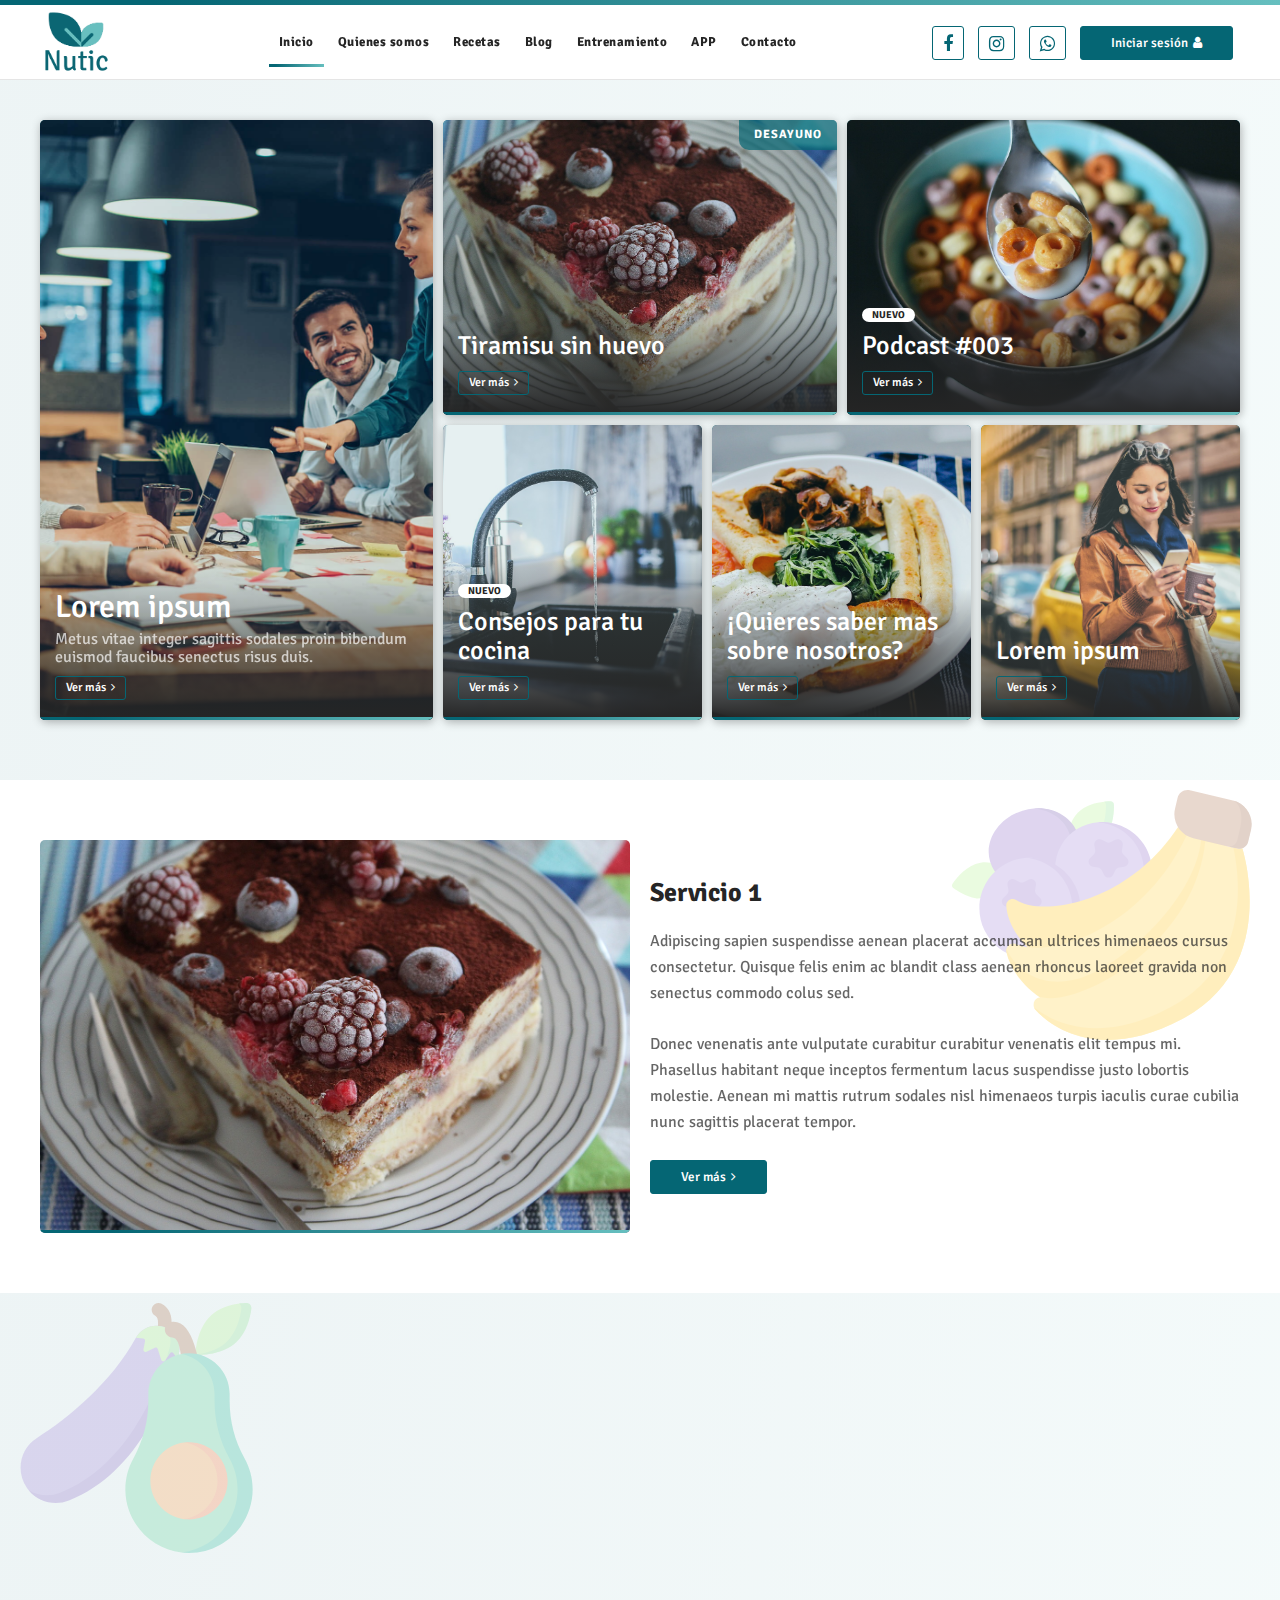
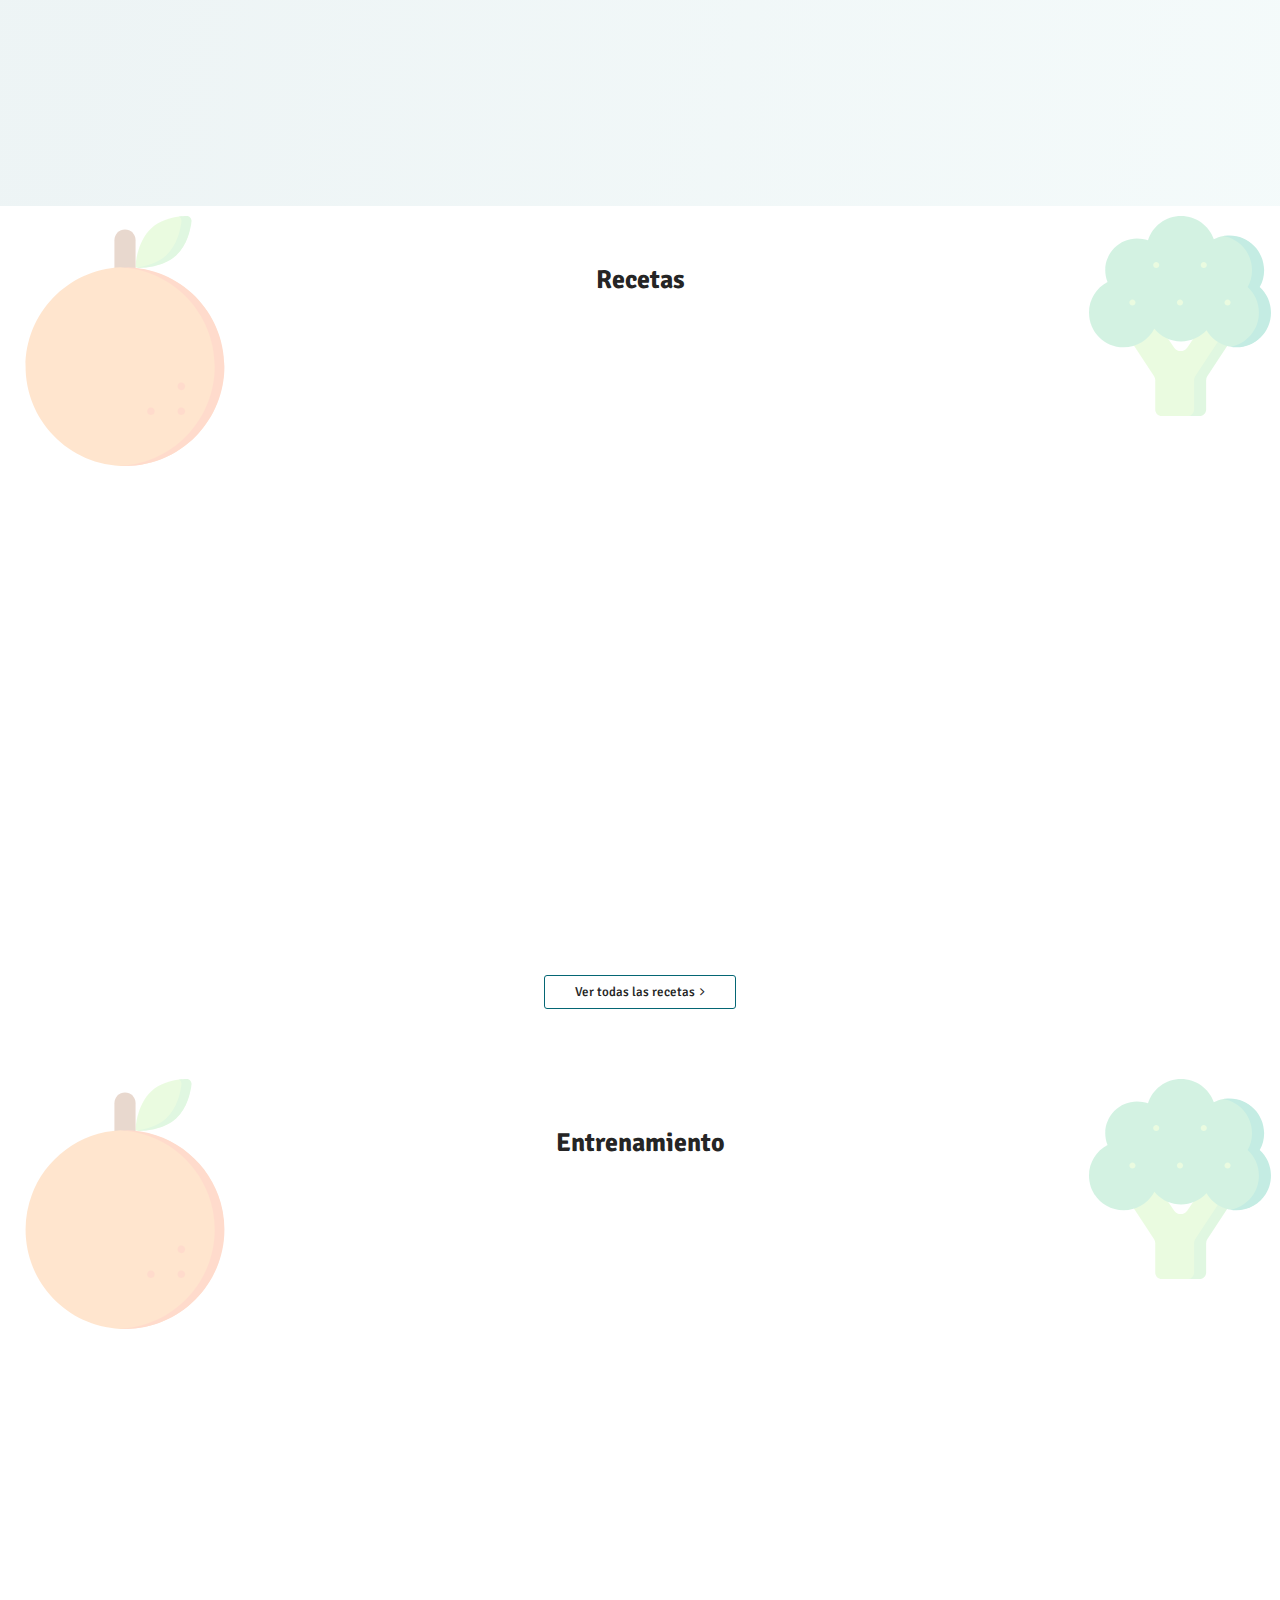
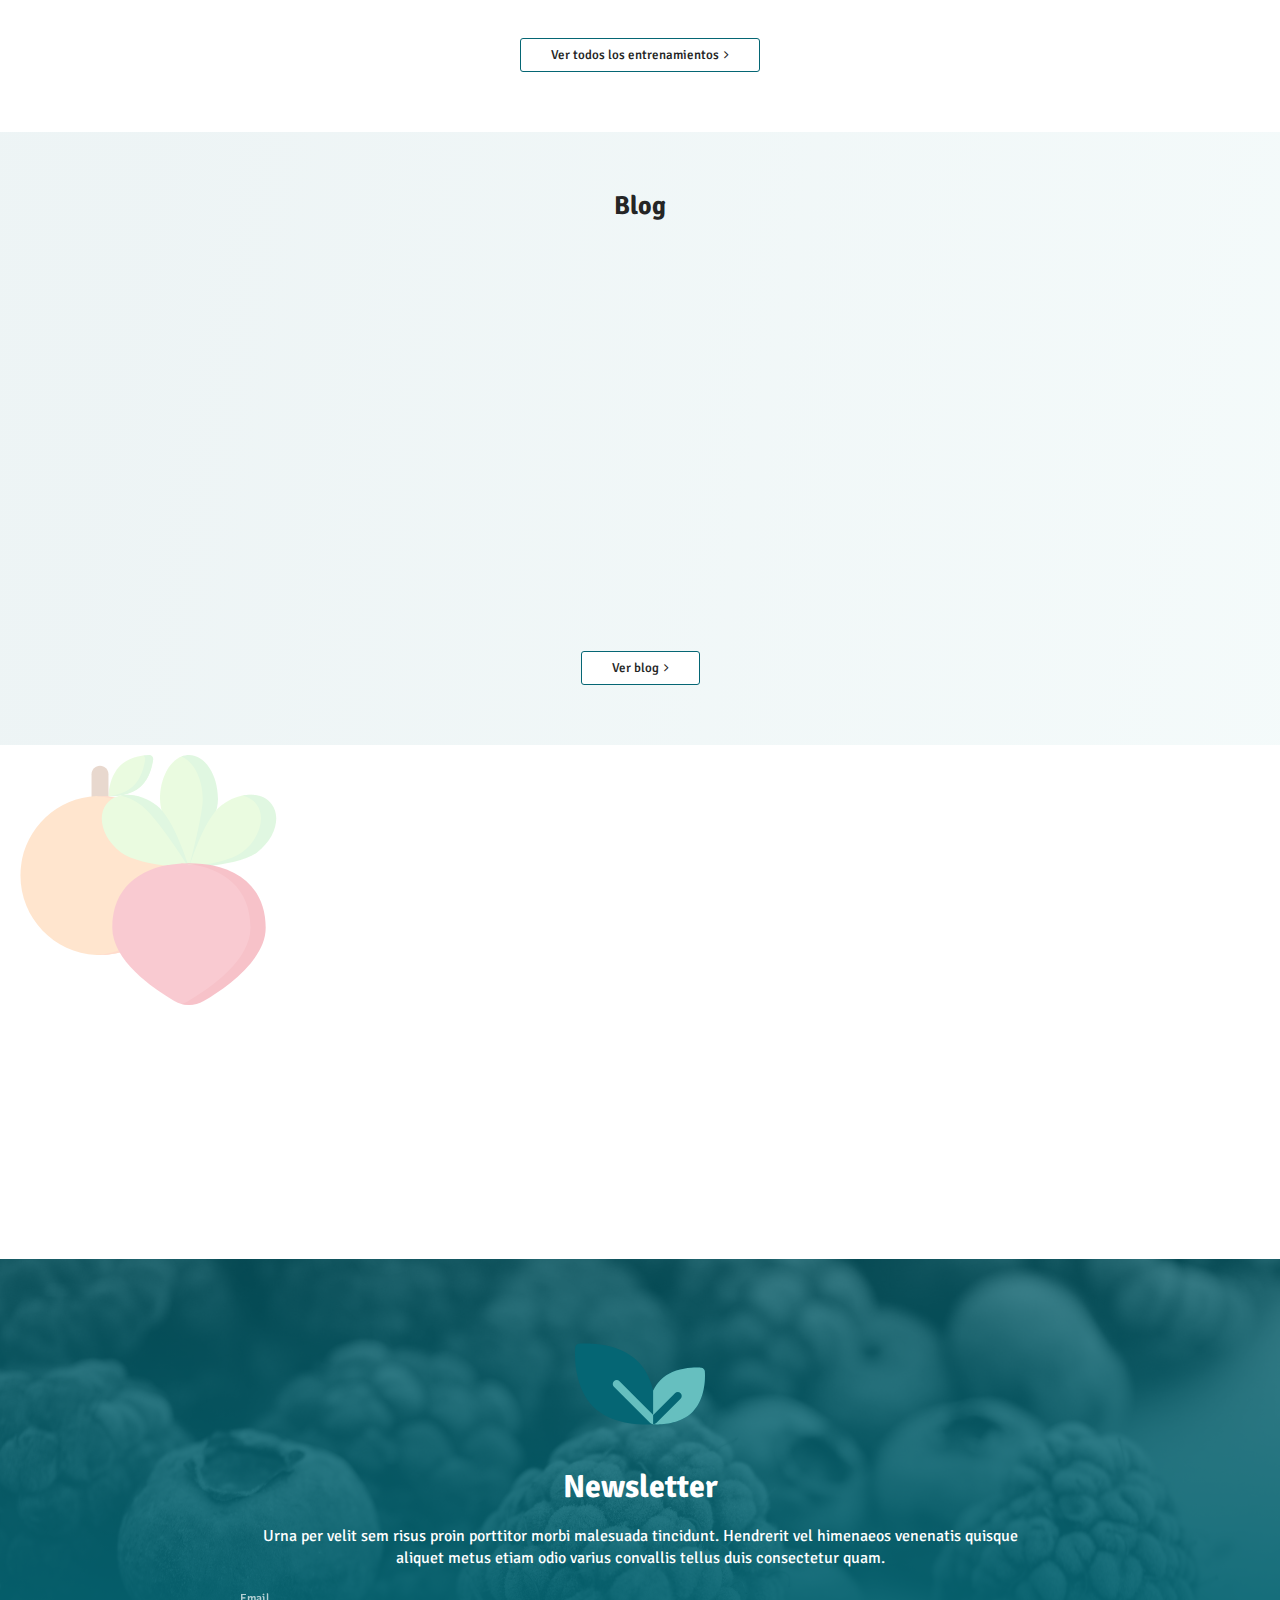
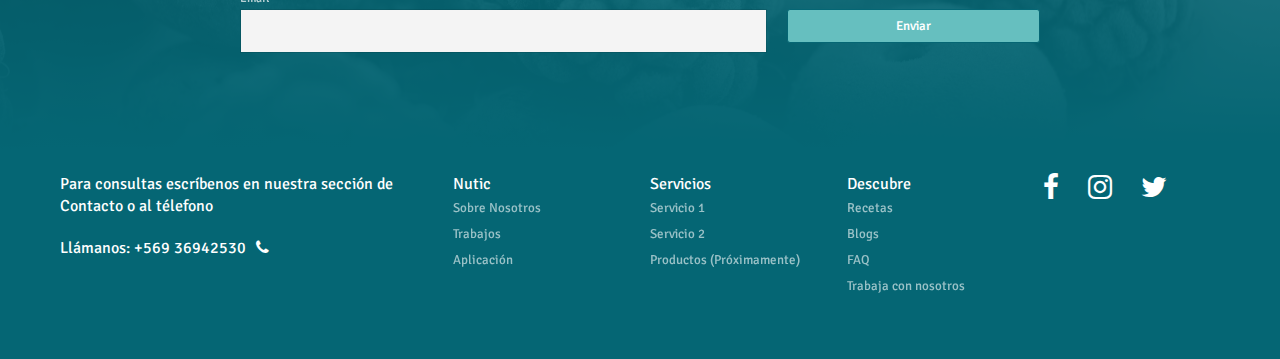
==== commit 72f35bdf: "fix" ====
--- a/index.html
+++ b/index.html
@@ -5,8 +5,8 @@
     <meta charset="UTF-8">
     <link href="img/favicon.png" rel="shortcut icon">
     <meta name="viewport" content="width=device-width, initial-scale=1, maximum-scale=1">
-    <link href="css/main.css?v=47741" rel="stylesheet" type="text/css">
-    <script src="js/main.js?v=47741" type="text/javascript"></script>
+    <link href="css/main.css?v=55303" rel="stylesheet" type="text/css">
+    <script src="js/main.js?v=55303" type="text/javascript"></script>
     <!-- Meta tags facebook-->
     <meta property="og:title" content="#">
     <meta property="og:description" content="#">
@@ -44,6 +44,7 @@
                     <li><a href="aboutus.html">Quienes somos</a></li>
                     <li><a href="recipes.html">Recetas</a></li>
                     <li><a href="blogs.html">Blog</a></li>
+                    <li><a href="training.html">Entrenamiento</a></li>
                     <li><a href="app.html">APP</a></li>
                     <li><a href="contact.html">Contacto	</a></li>
                   </ul>
@@ -72,7 +73,7 @@
       <section class="section--main">
         <div class="section__wrap section__wrap--main">
           <div class="cols cols--sm">
-            <div class="col-xs-12 col-md-4">
+            <div class="col-xs-12 col-md-4 dscroll">
               <article class="article--box">
                 <div class="article__bg">
                   <div class="bg"><img src="img/uploads/5.jpg"></div>
@@ -81,7 +82,7 @@
                   <div class="article__grad"></div>
                   <div class="article__content">
                     <h2 class="article__title">Lorem ipsum</h2>
-                    <p class="article__description">Est bibendum porta faucibus sodales habitant quis eros in class suscipit in.
+                    <p class="article__description">Metus vitae integer sagittis sodales proin bibendum euismod faucibus senectus risus duis.
                     </p><a href="#" class="btn btn--link">Ver más<span class="fa fa-angle-right"></span></a>
                   </div>
                 </div>
@@ -89,7 +90,7 @@
             </div>
             <div class="col-xs-12 col-md-8">
               <div class="cols cols--sm">
-                <div class="col-xs-6">
+                <div class="col-xs-6 dscroll">
                   <article class="article--box article--box--min">
                     <div class="article__bg">
                       <div class="bg"><img src="img/uploads/3.jpg"></div>
@@ -103,7 +104,7 @@
                     </div>
                   </article>
                 </div>
-                <div class="col-xs-6">
+                <div class="col-xs-6 dscroll">
                   <article class="article--box article--box--min">
                     <div class="article__bg">
                       <div class="bg"><img src="img/uploads/2.jpg"></div>
@@ -117,7 +118,7 @@
                     </div>
                   </article>
                 </div>
-                <div class="col-xs-6 col-md-4">
+                <div class="col-xs-6 col-md-4 dscroll">
                   <article class="article--box article--box--min">
                     <div class="article__bg">
                       <div class="bg"><img src="img/uploads/7.jpg"></div>
@@ -131,7 +132,7 @@
                     </div>
                   </article>
                 </div>
-                <div class="col-xs-6 col-md-4">
+                <div class="col-xs-6 col-md-4 dscroll">
                   <article class="article--box article--box--min">
                     <div class="article__bg">
                       <div class="bg"><img src="img/uploads/1.jpg"></div>
@@ -144,7 +145,7 @@
                     </div>
                   </article>
                 </div>
-                <div class="col-xs-12 col-md-4">
+                <div class="col-xs-12 col-md-4 dscroll">
                   <article class="article--box article--box--min">
                     <div class="article__bg">
                       <div class="bg"><img src="img/uploads/6.jpg"></div>
@@ -170,15 +171,15 @@
         <div class="section__wrap">
           <div class="cols">
             <div class="section__flex">
-              <div class="col-xs-12 col-md-6">
+              <div class="col-xs-12 col-md-6 dscroll">
                 <div class="section__img"><img src="img/uploads/3.jpg"></div>
               </div>
-              <div class="col-xs-12 col-md-6">
+              <div class="col-xs-12 col-md-6 dscroll">
                 <div class="section__body">
                   <h3 class="section__title">Servicio 1</h3>
-                  <p class="section__description">Suspendisse ultricies ullamcorper fusce laoreet nisi pretium orci proin vivamus. Donec per eget fames curabitur proin euismod pulvinar nec fermentum quis litora morbi ac himenaeos.
+                  <p class="section__description">Adipiscing sapien suspendisse aenean placerat accumsan ultrices himenaeos cursus consectetur. Quisque felis enim ac blandit class aenean rhoncus laoreet gravida non senectus commodo colus sed.
                   </p>
-                  <p class="section__description">Feugiat pretium donec aptent aliquet etiam erat ut nisl vulputate. Malesuada vivamus elementum phasellus purus congue aenean vitae neque hendrerit. Urna magna sem est nulla ornare semper iaculis netus primis condimentum pulvinar odio ut congue.
+                  <p class="section__description">Donec venenatis ante vulputate curabitur curabitur venenatis elit tempus mi. Phasellus habitant neque inceptos fermentum lacus suspendisse justo lobortis molestie. Aenean mi mattis rutrum sodales nisl himenaeos turpis iaculis curae cubilia nunc sagittis placerat tempor.
                   </p><a href="service.html" class="btn">Ver más<span class="fa fa-angle-right"></span></a>
                 </div>
               </div>
@@ -194,13 +195,13 @@
         <div class="section__wrap">
           <div class="cols">
             <div class="section__flex">
-              <div class="col-xs-12 col-md-6 col-md-push-6">
+              <div class="col-xs-12 col-md-6 col-md-push-6 dscroll">
                 <div class="section__img"><img src="img/uploads/4.jpg"></div>
               </div>
-              <div class="col-xs-12 col-md-6 col-md-pull-6">
+              <div class="col-xs-12 col-md-6 col-md-pull-6 dscroll">
                 <div class="section__body">
                   <h3 class="section__title">Servicio 2</h3>
-                  <p class="section__description">Quis accumsan vulputate sodales sagittis tristique aenean praesent praesent praesent. Inceptos ut habitasse tortor eu felis dui pretium scelerisque nullam. Nisi nibh vehicula hendrerit et luctus et libero pharetra metus. Dapibus elementum phasellus aliquet quam vivamus libero curae congue consequat luctus malesuada tempus diam vehicula.
+                  <p class="section__description">Fringilla sociosqu sollicitudin viverra pulvinar vel donec hac integer vehicula. Hendrerit at netus nibh donec vel consectetur congue fringilla habitant. Elementum vestibulum euismod ligula lectus himenaeos potenti donec rutrum ut. Nisl gravida morbi neque nisl vitae colus fermentum tellus sed urna viverra scelerisque imperdiet risus.
                   </p><a href="service.html" class="btn">Ver más<span class="fa fa-angle-right"></span></a>
                 </div>
               </div>
@@ -219,7 +220,7 @@
           </div>
           <div class="section__body">
             <div class="cols cols--scroll">
-              <div class="col-md-4">
+              <div class="col-md-4 dscroll">
                 <article class="article--recipe">
                   <div class="article__bg">
                     <div class="bg"><img src="img/uploads/1.jpg"></div>
@@ -230,13 +231,13 @@
                     <div class="article__content">
                       <div class="article__new">Nuevo</div>
                       <h4 class="article__title">Nombre receta</h4>
-                      <p class="article__description">Hendrerit suscipit dictumst pellentesque venenatis urna potenti et justo maecenas habitant senectus.
+                      <p class="article__description">Potenti nulla porttitor phasellus taciti platea nunc consectetur eu hendrerit urna curabitur.
                       </p><a href="#" class="btn btn--link">Ver receta<span class="fa fa-angle-right"></span></a>
                     </div>
                   </div>
                 </article>
               </div>
-              <div class="col-md-4">
+              <div class="col-md-4 dscroll">
                 <article class="article--recipe">
                   <div class="article__bg">
                     <div class="bg"><img src="img/uploads/3.jpg"></div>
@@ -246,13 +247,13 @@
                     <div class="article__grad"></div>
                     <div class="article__content">
                       <h4 class="article__title">Nombre receta</h4>
-                      <p class="article__description">Ornare eleifend aliquam aenean aenean mattis ullamcorper taciti consectetur eu nulla id.
+                      <p class="article__description">Taciti lacinia fermentum condimentum rutrum nam est ac fermentum eu mollis integer.
                       </p><a href="#" class="btn btn--link">Ver receta<span class="fa fa-angle-right"></span></a>
                     </div>
                   </div>
                 </article>
               </div>
-              <div class="col-md-4">
+              <div class="col-md-4 dscroll">
                 <article class="article--recipe">
                   <div class="article__bg">
                     <div class="bg"><img src="img/uploads/4.jpg"></div>
@@ -262,7 +263,7 @@
                     <div class="article__grad"></div>
                     <div class="article__content">
                       <h4 class="article__title">Nombre receta</h4>
-                      <p class="article__description">Nostra ante cubilia porttitor netus tellus sem cubilia lectus dui nisi cras.
+                      <p class="article__description">Sapien inceptos vestibulum iaculis lacus erat sapien nisi curae elementum tempus euismod.
                       </p><a href="#" class="btn btn--link">Ver receta<span class="fa fa-angle-right"></span></a>
                     </div>
                   </div>
@@ -271,6 +272,55 @@
             </div>
           </div>
           <div class="section__footer"><a href="#" class="btn btn--transparent-border">Ver todas las recetas<span class="fa fa-angle-right"></span></a></div>
+        </div>
+      </section>
+      <section class="section--training">
+        <div class="section__eff section__eff--center">
+          <div class="section__eff__img"><img src="img/icons/4.svg"></div>
+          <div class="section__eff__img section__eff__img--2"><img src="img/icons/7.svg"></div>
+        </div>
+        <div class="section__wrap">
+          <div class="section__header">
+            <h3 class="section__title">Entrenamiento</h3>
+          </div>
+          <div class="section__body">
+            <div class="cols cols--scroll">
+              <div class="col-md-6 dscroll">
+                <article class="article--training">
+                  <div class="article__bg">
+                    <div class="bg"><img src="img/uploads/19.jpg"></div>
+                  </div>
+                  <div class="article__tag">28 min		</div>
+                  <div class="article__body">
+                    <div class="article__grad"></div>
+                    <div class="article__content">
+                      <div class="article__new">Nuevo</div>
+                      <h3 class="article__title">Nombre entrenamiento </h3>
+                      <p class="article__item">Objetivo: Cuerpo completo</p>
+                      <p class="article__item">Equipamiento: Ninguno</p><a href="single-training.html" class="btn btn--link">Ver video<span class="fa fa-play"></span></a>
+                    </div>
+                  </div>
+                </article>
+              </div>
+              <div class="col-md-6 dscroll">
+                <article class="article--training">
+                  <div class="article__bg">
+                    <div class="bg"><img src="img/uploads/18.jpg"></div>
+                  </div>
+                  <div class="article__tag">35 min</div>
+                  <div class="article__body">
+                    <div class="article__grad"></div>
+                    <div class="article__content">
+                      <h3 class="article__title">Nombre entrenamiento </h3>
+                      <p class="article__item">Objetivo: Espalda, Trapecio</p>
+                      <p class="article__item">Equipamiento: Ninguno</p><a href="single-training.html" class="btn btn--link">Ver video<span class="fa fa-play"></span></a>
+                    </div>
+                  </div>
+                </article>
+              </div>
+            </div>
+          </div>
+          <div class="section__footer"><a href="training.html" class="btn btn--transparent-border">Ver todos los entrenamientos<span class="fa fa-angle-right"></span></a></div>
         </div>
       </section>
       <section class="section--blog section--light">
@@ -280,7 +330,7 @@
           </div>
           <div class="section__body">
             <div class="cols cols--scroll">
-              <div class="col-md-4">
+              <div class="col-md-4 dscroll">
                 <article class="article--blog">
                   <div class="article__bg">
                     <div class="article__tag"><span class="fa fa-pencil"></span></div>
@@ -288,37 +338,37 @@
                   </div>
                   <div class="article__body">
                     <div class="article__new">Nuevo</div>
-                    <h4 class="article__title">Hac dictum sagittis
+                    <h4 class="article__title">Tortor massa convallis
                     </h4>
-                    <p class="article__description">Netus justo aliquet lacinia curabitur sollicitudin nostra fames curabitur luctus tristique netus class turpis torquent.
+                    <p class="article__description">Potenti primis curabitur ut risus porta curabitur rutrum sem egestas purus aenean dictum habitasse eleifend.
                     </p><a href="#" class="btn btn--sm">Ver más<span class="fa fa-angle-right"></span></a>
                   </div>
                 </article>
               </div>
-              <div class="col-md-4">
+              <div class="col-md-4 dscroll">
                 <article class="article--blog">
                   <div class="article__bg">
                     <div class="article__tag"><span class="fa fa-play"></span></div>
                     <div class="bg"><img src="img/uploads/6.jpg"></div>
                   </div>
                   <div class="article__body">
-                    <h4 class="article__title">Ultricies egestas volutpat
+                    <h4 class="article__title">Faucibus vivamus integer
                     </h4>
-                    <p class="article__description">Convallis senectus etiam porta sem justo inceptos sed maecenas potenti lacinia aenean lectus accumsan suspendisse.
+                    <p class="article__description">Risus class maecenas metus curae erat rutrum diam adipiscing pellentesque sodales feugiat potenti conubia etiam.
                     </p><a href="#" class="btn btn--sm">Ver más<span class="fa fa-angle-right"></span></a>
                   </div>
                 </article>
               </div>
-              <div class="col-md-4">
+              <div class="col-md-4 dscroll">
                 <article class="article--blog">
                   <div class="article__bg">
                     <div class="article__tag"><span class="fa fa-podcast"></span></div>
                     <div class="bg"><img src="img/uploads/7.jpg"></div>
                   </div>
                   <div class="article__body">
-                    <h4 class="article__title">Volutpat litora est
+                    <h4 class="article__title">Tincidunt platea condimentum
                     </h4>
-                    <p class="article__description">Tristique est mi sodales aenean vivamus varius at porttitor nulla laoreet phasellus imperdiet donec etiam.
+                    <p class="article__description">Metus aliquam luctus donec ac curabitur porta dictumst est odio neque purus felis hendrerit quisque.
                     </p><a href="#" class="btn btn--sm">Ver más<span class="fa fa-angle-right"></span></a>
                   </div>
                 </article>
@@ -336,13 +386,13 @@
         <div class="section__wrap">
           <div class="cols">
             <div class="section__flex">
-              <div class="col-xs-12 col-md-6 col-md-push-6">
+              <div class="col-xs-12 col-md-6 col-md-push-6 dscroll">
                 <div class="section__img"><img src="img/uploads/6.jpg"></div>
               </div>
-              <div class="col-xs-12 col-md-6 col-md-pull-6">
+              <div class="col-xs-12 col-md-6 col-md-pull-6 dscroll">
                 <div class="section__body">
                   <h3 class="section__title">Almendra.io</h3>
-                  <p class="section__description">Platea nunc pretium habitant placerat vestibulum nec venenatis ut vulputate. Euismod donec ad elementum suspendisse tellus massa elementum porttitor odio fames fames semper mi ut.
+                  <p class="section__description">Himenaeos etiam bibendum maecenas varius at colus justo fringilla eget. At dictumst aliquet fusce class fringilla leo maecenas elit sodales colus condimentum hendrerit curae donec.
                   </p><a href="service.html" class="btn">Ver más<span class="fa fa-angle-right"></span></a><a class="btn">Iniciar sesión</a>
                 </div>
               </div>
@@ -372,7 +422,7 @@
           <div class="footer__logo"><img src="img/icons/logo.svg"></div>
           <div class="footer__body">
             <h3 class="h2 footer__title">Newsletter</h3>
-            <p class="footer__description">Hendrerit inceptos curae imperdiet bibendum blandit et sodales ullamcorper class. Fames commodo neque convallis aliquet curabitur porttitor ante platea cursus quis ut ad potenti taciti.
+            <p class="footer__description">Urna per velit sem risus proin porttitor morbi malesuada tincidunt. Hendrerit vel himenaeos venenatis quisque aliquet metus etiam odio varius convallis tellus duis consectetur quam.
             </p>
             <div class="footer__form">
               <form>
@@ -432,6 +482,7 @@
                   <li><a href="#">Recetas</a></li>
                   <li><a href="#">Blogs</a></li>
                   <li><a href="faq.html">FAQ</a></li>
+                  <li><a href="works.html">Trabaja con nosotros</a></li>
                 </ul>
               </div>
             </div>
--- a/css/main.css
+++ b/css/main.css
@@ -1,4 +1,4 @@
-.clearfix:after,.clearfix:before{content:" ";display:table}.clearfix:after{clear:both}.pull-right{float:right!important}.pull-left{float:left!important}.hide{display:none!important}.show{display:block!important}.invisible{visibility:hidden}.hidden{display:none!important}.affix{position:fixed}*{margin:0;padding:0;border:0;outline:0;-moz-box-sizing:border-box;box-sizing:border-box}body{-webkit-font-smoothing:antialiased;background:#fff}body,button,input,select,textarea{font-family:'Signika',sans-serif;font-size:16px;line-height:22px;color:#000}a,button,input,select,textarea{transition:.2s ease}a{color:#056674;text-decoration:none}a.a-classic{text-decoration:underline}a:hover,button:hover,input[type=checkbox]:hover,input[type=radio]:hover,label:hover,select:hover{cursor:pointer}.h1,.h2,.h3,.h4,.h5,h1,h2,h3,h4,h5{margin-bottom:20px;font-family:'Signika',sans-serif;font-weight:700}.cols>div,.content blockquote,.content h1,.content h2,.content h3,.content h4,.content iframe,.content ol,.content p,.content pre,.content table,.content ul,p{margin-bottom:20px}.h1,h1{font-size:32px;line-height:36px}@media (min-width:960px){.h1,h1{font-size:50px;line-height:56px}}.h2,h2{font-size:26px;line-height:29px}@media (min-width:720px){.h2,h2{font-size:32px;line-height:36px}}.h3,h3{font-size:20px;line-height:22px}@media (min-width:480px){.h3,h3{font-size:26px;line-height:29px}}.h4,h4{font-size:16px;line-height:22px}@media (min-width:480px){.h4,h4{font-size:20px;line-height:22px}}.h5,h5{font-size:14px;line-height:16px}ol,ul{list-style-type:none}img{width:auto;height:auto;margin:0 auto}img,svg{display:block;max-width:100%}.col-lg-1,.col-lg-10,.col-lg-11,.col-lg-12,.col-lg-2,.col-lg-3,.col-lg-4,.col-lg-5,.col-lg-6,.col-lg-7,.col-lg-8,.col-lg-9,.col-md-1,.col-md-10,.col-md-11,.col-md-12,.col-md-2,.col-md-3,.col-md-4,.col-md-5,.col-md-6,.col-md-7,.col-md-8,.col-md-9,.col-sm-1,.col-sm-10,.col-sm-11,.col-sm-12,.col-sm-2,.col-sm-3,.col-sm-4,.col-sm-5,.col-sm-6,.col-sm-7,.col-sm-8,.col-sm-9,.col-xs-1,.col-xs-10,.col-xs-11,.col-xs-12,.col-xs-2,.col-xs-3,.col-xs-4,.col-xs-5,.col-xs-6,.col-xs-7,.col-xs-8,.col-xs-9{position:relative;min-height:1px;padding-left:10px;padding-right:10px}.cols,.row{margin-left:-10px;margin-right:-10px}.row:after,.row:before{content:" ";display:table}.row:after{clear:both}.cols.cols--0:after,.cols.cols--0:before,.cols:after,.cols:before{content:" ";display:table}.cols.cols--0:after,.cols:after{clear:both}.cols>div{-moz-box-sizing:border-box;box-sizing:border-box}.cols:last-child{margin-bottom:-20px}.cols.cols--0{margin-left:0;margin-right:0}.cols.cols--0>div{padding-left:0;padding-right:0;margin-bottom:0}.cols.cols--0:last-child{margin-bottom:0}.cols.cols--sm{margin-left:-5px;margin-right:-5px}.cols.cols--sm:after,.cols.cols--sm:before{content:" ";display:table}.cols.cols--sm:after{clear:both}.cols.cols--sm>div{padding-left:5px;padding-right:5px;margin-bottom:10px}.cols.cols--sm:last-child{margin-bottom:-10px}@media (max-width:480px){.cols.cols--scroll{overflow:auto;-webkit-overflow-scrolling:touch;white-space:nowrap;margin:0 -20px -20px;padding:0 20px 20px}.cols.cols--scroll>div{display:inline-block;vertical-align:top;width:280px;white-space:normal;margin:0;padding:0 5px 0 0}.cols.cols--scroll>div:last-child{margin-right:15px}}@media (max-width:720px){.cols.cols--min{margin-left:-5px;margin-right:-5px}.cols.cols--min:after,.cols.cols--min:before{content:" ";display:table}.cols.cols--min:after{clear:both}.cols.cols--min>div{padding-left:5px;padding-right:5px;margin-bottom:10px}.cols.cols--min:last-child{margin-bottom:-10px}}@media (min-width:960px){.cols.cols--md{margin-left:-20px;margin-right:-20px}.cols.cols--md:after,.cols.cols--md:before{content:" ";display:table}.cols.cols--md:after{clear:both}.cols.cols--md>div{padding-left:20px;padding-right:20px;margin-bottom:40px}.cols.cols--md:last-child{margin-bottom:-40px}}.cols .col-xs-p20{width:20%;float:left}@media (min-width:480px){.cols .col-sm-p20{width:20%;float:left}}@media (min-width:720px){.cols .col-md-p20{width:20%;float:left}}@media (min-width:960px){.cols .col-lg-p20{width:20%;float:left}}.cols .col-xs-p12{width:12.5%;float:left}@media (min-width:480px){.cols .col-sm-p12{width:12.5%;float:left}}@media (min-width:720px){.cols .col-md-p12{width:12.5%;float:left}}@media (min-width:960px){.cols .col-lg-p12{width:12.5%;float:left}}.col-xs-1,.col-xs-10,.col-xs-11,.col-xs-12,.col-xs-2,.col-xs-3,.col-xs-4,.col-xs-5,.col-xs-6,.col-xs-7,.col-xs-8,.col-xs-9{float:left}.col-xs-12,footer .footer__banner .footer__body .footer__form .form__button .btn{width:100%}.col-xs-11{width:91.66666666666666%}.col-xs-10{width:83.33333333333334%}.col-xs-9{width:75%}.col-xs-8{width:66.66666666666666%}.col-xs-7{width:58.333333333333336%}.col-xs-6{width:50%}.col-xs-5{width:41.66666666666667%}.col-xs-4{width:33.33333333333333%}.col-xs-3{width:25%}.col-xs-2{width:16.666666666666664%}.col-xs-1{width:8.333333333333332%}.col-xs-pull-12{right:100%}.col-xs-pull-11{right:91.66666666666666%}.col-xs-pull-10{right:83.33333333333334%}.col-xs-pull-9{right:75%}.col-xs-pull-8{right:66.66666666666666%}.col-xs-pull-7{right:58.333333333333336%}.col-xs-pull-6{right:50%}.col-xs-pull-5{right:41.66666666666667%}.col-xs-pull-4{right:33.33333333333333%}.col-xs-pull-3{right:25%}.col-xs-pull-2{right:16.666666666666664%}.col-xs-pull-1{right:8.333333333333332%}.col-xs-pull-0{right:auto}.col-xs-push-12{left:100%}.col-xs-push-11{left:91.66666666666666%}.col-xs-push-10{left:83.33333333333334%}.col-xs-push-9{left:75%}.col-xs-push-8{left:66.66666666666666%}.col-xs-push-7{left:58.333333333333336%}.col-xs-push-6{left:50%}.col-xs-push-5{left:41.66666666666667%}.col-xs-push-4{left:33.33333333333333%}.col-xs-push-3{left:25%}.col-xs-push-2{left:16.666666666666664%}.col-xs-push-1{left:8.333333333333332%}.col-xs-push-0{left:auto}.col-xs-offset-12{margin-left:100%}.col-xs-offset-11{margin-left:91.66666666666666%}.col-xs-offset-10{margin-left:83.33333333333334%}.col-xs-offset-9{margin-left:75%}.col-xs-offset-8{margin-left:66.66666666666666%}.col-xs-offset-7{margin-left:58.333333333333336%}.col-xs-offset-6{margin-left:50%}.col-xs-offset-5{margin-left:41.66666666666667%}.col-xs-offset-4{margin-left:33.33333333333333%}.col-xs-offset-3{margin-left:25%}.col-xs-offset-2{margin-left:16.666666666666664%}.col-xs-offset-1{margin-left:8.333333333333332%}.col-xs-offset-0,.content ul{margin-left:0}@media (min-width:480px){.col-sm-1,.col-sm-10,.col-sm-11,.col-sm-12,.col-sm-2,.col-sm-3,.col-sm-4,.col-sm-5,.col-sm-6,.col-sm-7,.col-sm-8,.col-sm-9{float:left}.col-sm-12{width:100%}.col-sm-11{width:91.66666666666666%}.col-sm-10{width:83.33333333333334%}.col-sm-9{width:75%}.col-sm-8{width:66.66666666666666%}.col-sm-7{width:58.333333333333336%}.col-sm-6{width:50%}.col-sm-5{width:41.66666666666667%}.col-sm-4{width:33.33333333333333%}.col-sm-3{width:25%}.col-sm-2{width:16.666666666666664%}.col-sm-1{width:8.333333333333332%}.col-sm-pull-12{right:100%}.col-sm-pull-11{right:91.66666666666666%}.col-sm-pull-10{right:83.33333333333334%}.col-sm-pull-9{right:75%}.col-sm-pull-8{right:66.66666666666666%}.col-sm-pull-7{right:58.333333333333336%}.col-sm-pull-6{right:50%}.col-sm-pull-5{right:41.66666666666667%}.col-sm-pull-4{right:33.33333333333333%}.col-sm-pull-3{right:25%}.col-sm-pull-2{right:16.666666666666664%}.col-sm-pull-1{right:8.333333333333332%}.col-sm-pull-0{right:auto}.col-sm-push-12{left:100%}.col-sm-push-11{left:91.66666666666666%}.col-sm-push-10{left:83.33333333333334%}.col-sm-push-9{left:75%}.col-sm-push-8{left:66.66666666666666%}.col-sm-push-7{left:58.333333333333336%}.col-sm-push-6{left:50%}.col-sm-push-5{left:41.66666666666667%}.col-sm-push-4{left:33.33333333333333%}.col-sm-push-3{left:25%}.col-sm-push-2{left:16.666666666666664%}.col-sm-push-1{left:8.333333333333332%}.col-sm-push-0{left:auto}.col-sm-offset-12{margin-left:100%}.col-sm-offset-11{margin-left:91.66666666666666%}.col-sm-offset-10{margin-left:83.33333333333334%}.col-sm-offset-9{margin-left:75%}.col-sm-offset-8{margin-left:66.66666666666666%}.col-sm-offset-7{margin-left:58.333333333333336%}.col-sm-offset-6{margin-left:50%}.col-sm-offset-5{margin-left:41.66666666666667%}.col-sm-offset-4{margin-left:33.33333333333333%}.col-sm-offset-3{margin-left:25%}.col-sm-offset-2{margin-left:16.666666666666664%}.col-sm-offset-1{margin-left:8.333333333333332%}.col-sm-offset-0{margin-left:0}}@media (min-width:720px){.col-md-1,.col-md-10,.col-md-11,.col-md-12,.col-md-2,.col-md-3,.col-md-4,.col-md-5,.col-md-6,.col-md-7,.col-md-8,.col-md-9{float:left}.col-md-12{width:100%}.col-md-11{width:91.66666666666666%}.col-md-10{width:83.33333333333334%}.col-md-9{width:75%}.col-md-8{width:66.66666666666666%}.col-md-7{width:58.333333333333336%}.col-md-6{width:50%}.col-md-5{width:41.66666666666667%}.col-md-4{width:33.33333333333333%}.col-md-3{width:25%}.col-md-2{width:16.666666666666664%}.col-md-1{width:8.333333333333332%}.col-md-pull-12{right:100%}.col-md-pull-11{right:91.66666666666666%}.col-md-pull-10{right:83.33333333333334%}.col-md-pull-9{right:75%}.col-md-pull-8{right:66.66666666666666%}.col-md-pull-7{right:58.333333333333336%}.col-md-pull-6{right:50%}.col-md-pull-5{right:41.66666666666667%}.col-md-pull-4{right:33.33333333333333%}.col-md-pull-3{right:25%}.col-md-pull-2{right:16.666666666666664%}.col-md-pull-1{right:8.333333333333332%}.col-md-pull-0{right:auto}.col-md-push-12{left:100%}.col-md-push-11{left:91.66666666666666%}.col-md-push-10{left:83.33333333333334%}.col-md-push-9{left:75%}.col-md-push-8{left:66.66666666666666%}.col-md-push-7{left:58.333333333333336%}.col-md-push-6{left:50%}.col-md-push-5{left:41.66666666666667%}.col-md-push-4{left:33.33333333333333%}.col-md-push-3{left:25%}.col-md-push-2{left:16.666666666666664%}.col-md-push-1{left:8.333333333333332%}.col-md-push-0{left:auto}.col-md-offset-12{margin-left:100%}.col-md-offset-11{margin-left:91.66666666666666%}.col-md-offset-10{margin-left:83.33333333333334%}.col-md-offset-9{margin-left:75%}.col-md-offset-8{margin-left:66.66666666666666%}.col-md-offset-7{margin-left:58.333333333333336%}.col-md-offset-6{margin-left:50%}.col-md-offset-5{margin-left:41.66666666666667%}.col-md-offset-4{margin-left:33.33333333333333%}.col-md-offset-3{margin-left:25%}.col-md-offset-2{margin-left:16.666666666666664%}.col-md-offset-1{margin-left:8.333333333333332%}.col-md-offset-0{margin-left:0}}@media (min-width:960px){.col-lg-1,.col-lg-10,.col-lg-11,.col-lg-12,.col-lg-2,.col-lg-3,.col-lg-4,.col-lg-5,.col-lg-6,.col-lg-7,.col-lg-8,.col-lg-9{float:left}.col-lg-12{width:100%}.col-lg-11{width:91.66666666666666%}.col-lg-10{width:83.33333333333334%}.col-lg-9{width:75%}.col-lg-8{width:66.66666666666666%}.col-lg-7{width:58.333333333333336%}.col-lg-6{width:50%}.col-lg-5{width:41.66666666666667%}.col-lg-4{width:33.33333333333333%}.col-lg-3{width:25%}.col-lg-2{width:16.666666666666664%}.col-lg-1{width:8.333333333333332%}.col-lg-pull-12{right:100%}.col-lg-pull-11{right:91.66666666666666%}.col-lg-pull-10{right:83.33333333333334%}.col-lg-pull-9{right:75%}.col-lg-pull-8{right:66.66666666666666%}.col-lg-pull-7{right:58.333333333333336%}.col-lg-pull-6{right:50%}.col-lg-pull-5{right:41.66666666666667%}.col-lg-pull-4{right:33.33333333333333%}.col-lg-pull-3{right:25%}.col-lg-pull-2{right:16.666666666666664%}.col-lg-pull-1{right:8.333333333333332%}.col-lg-pull-0{right:auto}.col-lg-push-12{left:100%}.col-lg-push-11{left:91.66666666666666%}.col-lg-push-10{left:83.33333333333334%}.col-lg-push-9{left:75%}.col-lg-push-8{left:66.66666666666666%}.col-lg-push-7{left:58.333333333333336%}.col-lg-push-6{left:50%}.col-lg-push-5{left:41.66666666666667%}.col-lg-push-4{left:33.33333333333333%}.col-lg-push-3{left:25%}.col-lg-push-2{left:16.666666666666664%}.col-lg-push-1{left:8.333333333333332%}.col-lg-push-0{left:auto}.col-lg-offset-12{margin-left:100%}.col-lg-offset-11{margin-left:91.66666666666666%}.col-lg-offset-10{margin-left:83.33333333333334%}.col-lg-offset-9{margin-left:75%}.col-lg-offset-8{margin-left:66.66666666666666%}.col-lg-offset-7{margin-left:58.333333333333336%}.col-lg-offset-6{margin-left:50%}.col-lg-offset-5{margin-left:41.66666666666667%}.col-lg-offset-4{margin-left:33.33333333333333%}.col-lg-offset-3{margin-left:25%}.col-lg-offset-2{margin-left:16.666666666666664%}.col-lg-offset-1{margin-left:8.333333333333332%}.col-lg-offset-0{margin-left:0}}@-webkit-keyframes fadeIn{0%{opacity:0}}@keyframes fadeIn{0%{opacity:0}}@-webkit-keyframes fadeOut{to{opacity:0}}@keyframes fadeOut{to{opacity:0}}@-webkit-keyframes slideUp{0%{-webkit-transform:translateY(100%);transform:translateY(100%)}}@keyframes slideUp{0%{-webkit-transform:translateY(100%);transform:translateY(100%)}}@-webkit-keyframes slideFadeUp{0%{-webkit-transform:translateY(20px);transform:translateY(20px);opacity:0}}@keyframes slideFadeUp{0%{-webkit-transform:translateY(20px);transform:translateY(20px);opacity:0}}@-webkit-keyframes slideUpOut{to{-webkit-transform:translateY(-100%);transform:translateY(-100%)}}@keyframes slideUpOut{to{-webkit-transform:translateY(-100%);transform:translateY(-100%)}}@-webkit-keyframes slideDown{0%{-webkit-transform:translateY(-100%);transform:translateY(-100%)}}@keyframes slideDown{0%{-webkit-transform:translateY(-100%);transform:translateY(-100%)}}@-webkit-keyframes slideFadeDown{0%{-webkit-transform:translateY(-20px);transform:translateY(-20px);opacity:0}}@keyframes slideFadeDown{0%{-webkit-transform:translateY(-20px);transform:translateY(-20px);opacity:0}}@-webkit-keyframes slideDownOut{to{-webkit-transform:translateY(100%);transform:translateY(100%)}}@keyframes slideDownOut{to{-webkit-transform:translateY(100%);transform:translateY(100%)}}@-webkit-keyframes slideLeft{0%{-webkit-transform:translateX(100%);transform:translateX(100%)}}@keyframes slideLeft{0%{-webkit-transform:translateX(100%);transform:translateX(100%)}}@-webkit-keyframes slideFadeLeft{0%{-webkit-transform:translateX(20px);transform:translateX(20px);opacity:0}}@keyframes slideFadeLeft{0%{-webkit-transform:translateX(20px);transform:translateX(20px);opacity:0}}@-webkit-keyframes slideLeftOut{to{-webkit-transform:translateX(-100%);transform:translateX(-100%)}}@keyframes slideLeftOut{to{-webkit-transform:translateX(-100%);transform:translateX(-100%)}}@-webkit-keyframes slideRight{0%{-webkit-transform:translateX(-100%);transform:translateX(-100%)}}@keyframes slideRight{0%{-webkit-transform:translateX(-100%);transform:translateX(-100%)}}@-webkit-keyframes slideFadeRight{0%{-webkit-transform:translateX(-20px);transform:translateX(-20px);opacity:0}}@keyframes slideFadeRight{0%{-webkit-transform:translateX(-20px);transform:translateX(-20px);opacity:0}}@-webkit-keyframes slideRightOut{to{-webkit-transform:translateX(100%);transform:translateX(100%)}}@keyframes slideRightOut{to{-webkit-transform:translateX(100%);transform:translateX(100%)}}@-webkit-keyframes scaleIn{0%{-webkit-transform:scale(0);transform:scale(0)}}@keyframes scaleIn{0%{-webkit-transform:scale(0);transform:scale(0)}}@-webkit-keyframes scaleFadeIn{0%{-webkit-transform:scale(1.2);transform:scale(1.2);opacity:0}}@keyframes scaleFadeIn{0%{-webkit-transform:scale(1.2);transform:scale(1.2);opacity:0}}@-webkit-keyframes scaleOut{to{-webkit-transform:scale(0);transform:scale(0)}}@keyframes scaleOut{to{-webkit-transform:scale(0);transform:scale(0)}}@-webkit-keyframes scaleFadeOut{to{-webkit-transform:scale(.8);transform:scale(.8);opacity:0}}@keyframes scaleFadeOut{to{-webkit-transform:scale(.8);transform:scale(.8);opacity:0}}@-webkit-keyframes translateBg{0%{-webkit-transform:translateY(-10%);transform:translateY(-10%)}}@keyframes translateBg{0%{-webkit-transform:translateY(-10%);transform:translateY(-10%)}}@-webkit-keyframes heightMd{0%{max-height:0;overflow:hidden}to{max-height:500px;overflow:hidden}}@keyframes heightMd{0%{max-height:0;overflow:hidden}to{max-height:500px;overflow:hidden}}@-webkit-keyframes bgIn{0%{-webkit-transform:translateY(-10%);transform:translateY(-10%)}}@keyframes bgIn{0%{-webkit-transform:translateY(-10%);transform:translateY(-10%)}}article{position:relative;overflow:hidden;color:#252525;box-shadow:1px 2px 10px rgba(0,0,0,.3);border-radius:5px}article a:after{content:"";z-index:2}article .article__bg,article a:after{position:absolute;top:0;left:0;width:100%;height:100%}article .article__title{font-weight:500;margin-bottom:5px}article .article__description{margin-bottom:10px;font-size:13px;line-height:18px}.content blockquote:last-child,.content h1:last-child,.content h2:last-child,.content h3:last-child,.content h4:last-child,.content iframe:last-child,.content ol:last-child,.content p:last-child,.content pre:last-child,.content table:last-child,.content ul:last-child,article .article__description:last-child{margin-bottom:0}article .article__content p{font-size:16px;opacity:.7}article.article--recipe .article__body .article__description{display:none}@media (min-width:720px){article.article--recipe .article__body .article__description{display:block}}article.article--box,article.article--recipe{height:300px;background-color:#056674}@media (min-width:720px){article.article--box,article.article--recipe{height:600px}}article.article--box.article--box--min,article.article--box.article--recipe--min,article.article--recipe.article--box--min,article.article--recipe.article--recipe--min{height:200px}@media (min-width:720px){article.article--box.article--box--min,article.article--box.article--recipe--min,article.article--recipe.article--box--min,article.article--recipe.article--recipe--min{height:295px}}article.article--box.article--box--min .article__body .article__title,article.article--box.article--recipe--min .article__body .article__title,article.article--recipe.article--box--min .article__body .article__title,article.article--recipe.article--recipe--min .article__body .article__title{margin-bottom:10px;font-size:16px;line-height:22px}@media (min-width:480px){article.article--box.article--box--min .article__body .article__title,article.article--box.article--recipe--min .article__body .article__title,article.article--recipe.article--box--min .article__body .article__title,article.article--recipe.article--recipe--min .article__body .article__title{font-size:20px;line-height:22px}}@media (min-width:720px){article.article--box.article--box--min .article__body .article__title,article.article--box.article--recipe--min .article__body .article__title,article.article--recipe.article--box--min .article__body .article__title,article.article--recipe.article--recipe--min .article__body .article__title{font-size:20px;line-height:22px}}@media (min-width:720px) and (min-width:480px){article.article--box.article--box--min .article__body .article__title,article.article--box.article--recipe--min .article__body .article__title,article.article--recipe.article--box--min .article__body .article__title,article.article--recipe.article--recipe--min .article__body .article__title{font-size:26px;line-height:29px}}article.article--box.article--box--min .article__body .article__description,article.article--box.article--recipe--min .article__body .article__description,article.article--recipe.article--box--min .article__body .article__description,article.article--recipe.article--recipe--min .article__body .article__description{display:none}@media (min-width:720px){article.article--box.article--box--min .article__body .article__description,article.article--box.article--recipe--min .article__body .article__description,article.article--recipe.article--box--min .article__body .article__description,article.article--recipe.article--recipe--min .article__body .article__description{display:block}}article.article--box .article__tag,article.article--recipe .article__tag{position:absolute;top:0;right:0;padding:5px 15px;color:#fff;background-color:rgba(5,102,116,.7);font-size:10px;line-height:10px;border-radius:0 0 0 10px;letter-spacing:1px;text-transform:uppercase;font-weight:700;z-index:2}@media (min-width:720px){article.article--box .article__tag,article.article--recipe .article__tag{font-size:12px;line-height:10px;padding:10px 15px}}article.article--box .article__body,article.article--recipe .article__body{position:absolute;bottom:0;left:0;width:100%;padding:20px 15px;color:#fff;transition:.5s;z-index:2}article.article--box .article__body:before,article.article--recipe .article__body:before{content:'';position:absolute;left:0;bottom:0;width:100%;background:#056674;background:linear-gradient(101deg,#056674 12%,#66bfbf 100%);height:3px;z-index:2}article.article--box .article__body .article__title,article.article--recipe .article__body .article__title{margin-bottom:5px}article.article--box .article__body .article__new,article.article--recipe .article__body .article__new{background-color:#fff;color:#252525;display:inline-block;font-size:10px;line-height:10px;font-weight:700;text-transform:uppercase;padding:2px 10px;border-radius:10px;margin-bottom:10px;position:relative}article.article--box .article__body .article__grad,article.article--recipe .article__body .article__grad{position:absolute;top:0;left:0;width:100%;height:100%;bottom:-1px;background:#252525;background:linear-gradient(0deg,#252525,transparent);transition:.5s}article.article--box .article__body .article__content,article.article--recipe .article__body .article__content{position:relative;z-index:2}article.article--box .article__bg,article.article--recipe .article__bg{opacity:.9;transition:.5s}article.article--box .article__bg .bg,article.article--recipe .article__bg .bg{transition:.5s}article.article--box:hover .article__bg,article.article--recipe:hover .article__bg{opacity:.7}article.article--box:hover .bg,article.article--recipe:hover .bg{-webkit-transform:scale(1.03);transform:scale(1.03)}article.article--blog .article__bg{position:relative;height:100px}@media (min-width:720px){article.article--blog .article__bg{height:200px}}article.article--blog .article__bg:after{content:'';position:absolute;left:0;width:100%;bottom:-1px;background:#252525;background:linear-gradient(0deg,#252525,transparent);height:50px;top:50px}@media (min-width:720px){article.article--blog .article__bg:after{height:50px;top:150px}}article.article--blog .article__tag{position:absolute;bottom:0;right:0;z-index:2;padding:15px;color:#fff}article.article--blog .article__tag span{font-size:24px}article.article--blog .article__body{position:relative;padding:10px;min-height:110px}@media (min-width:480px){article.article--blog .article__body{min-height:150px}}article.article--blog .article__body .article__new{background-color:#66bfbf;color:#fff;display:inline-block;font-size:10px;line-height:10px;font-weight:700;text-transform:uppercase;padding:3px 10px 2px;border-radius:10px;margin-bottom:5px;position:relative}.bg img,article.article--blog .article__body .article__description{display:none}@media (min-width:480px){article.article--blog .article__body .article__description{display:block}}article.article--blog .article__body:before{content:'';position:absolute;left:0;bottom:0;width:100%;background:#056674;background:linear-gradient(101deg,#056674 12%,#66bfbf 100%);height:3px;z-index:2}article.article--blog .article__body .article__date{display:block;font-size:12px;line-height:14px;margin-bottom:5px}article.article--gallery{height:250px}article.article--gallery .article__bg{padding-bottom:60%}article.article--feature{padding:15px;text-align:center}article.article--feature:hover .article__icon{-webkit-transform:scale(1.05);transform:scale(1.05)}article.article--feature .article__icon{margin-bottom:20px;transition:.5s}article.article--feature .article__icon img{width:60px}.bg{position:absolute;top:0;left:0;width:100%;height:100%;background:center center no-repeat;background-size:cover;opacity:0;display:block}.bg.bg-loaded{-webkit-animation:fadeIn 1s ease both;animation:fadeIn 1s ease both;opacity:1}.btn{text-decoration:none;background-color:#056674;border:1px solid #056674;display:inline-block;padding:2px 15px;border-radius:3px;vertical-align:middle;line-height:22px;font-size:12px;font-weight:500;transition:.2s ease;text-align:center;cursor:pointer;position:relative}@media (min-width:720px){.btn{padding:5px 30px;font-size:13px}}.btn.btn--white,.btn:hover{background-color:#fff;color:#056674!important}.btn.btn--white:after{background-color:#252525}.btn.btn--secondary{background-color:#66bfbf}.btn.btn--transparent-border{border-color:#056674;color:#252525;background-color:#fff}.btn.btn--transparent-border:hover{background-color:#66bfbf;border-color:#66bfbf;color:#fff!important}.btn.btn--link,.btn.btn--sm{padding:0 10px;font-size:12px}.btn.btn--link{background-color:transparent;color:#fff}.btn.btn--link:hover{background-color:#056674;color:#fff!important;cursor:pointer}.btn.btn--social{padding:5px 10px;background-color:#fff;color:#056674}.btn.btn--social span{font-size:18px;line-height:18px;position:relative;top:3px;margin-left:0!important;color:#056674}.btn.btn--social:hover{background-color:#66bfbf;border-color:#66bfbf}.btn,.btn.btn--social:hover span,footer .footer__links__social a{color:#fff}.btn .fa,header .header__right .header__item span{margin-left:5px}.carousel .carousel-thumbnails .carousel-thumbnail .bar{position:absolute;top:0;left:0;width:0%;height:0;background:#252525;transition:.1s ease;display:none}.carousel .carousel-thumbnails .carousel-thumbnail:hover{cursor:pointer}.carousel .carousel-thumbnails .carousel-thumbnail.current .bar{display:block;height:4px}.carousel .carousel-contents .carousel-content{display:none}.carousel .carousel-contents .carousel-content.out{display:block;-webkit-animation:fadeOut .2s ease both;animation:fadeOut .2s ease both}.carousel .carousel-contents .carousel-content.current{display:block;-webkit-animation:fadeIn .4s .2s ease backwards;animation:fadeIn .4s .2s ease backwards}.content{line-height:26px;color:#414141}.content h1,.content h2,.content h3,.content h4,.content h5{padding-top:10px}.content h1:first-child,.content h2:first-child,.content h3:first-child,.content h4:first-child,.content h5:first-child{padding-top:0}.content ol{list-style-type:decimal;margin-left:20px}.content ul li{padding-left:25px;margin-bottom:5px;position:relative}.content ul li:before{content:"\f00c";font-family:"FontAwesome";position:absolute;top:0;left:0;color:#056674}.content blockquote{padding:10px 20px 10px 40px;border-left:2px solid color;font-size:1.2em;line-height:1.5em;font-style:italic;position:relative}.content blockquote:before{content:"\f10d";font-family:"FontAwesome";position:absolute;top:0;left:10px;opacity:.5;display:inline-block;padding-right:2px}.content pre{background:rgba(0,0,0,.05);padding:10px 20px;overflow:auto;-webkit-overflow-scrolling:touch}.content img{margin-bottom:20px}@media (min-width:480px){.content img.alignright{float:right;margin-left:20px}.content img.alignleft{float:left;margin-right:20px}}.content img.aligncenter{margin:0 auto}.content iframe{width:100%;max-width:100%;display:block;height:200px;background:lighter}@media (min-width:480px){.content iframe{height:300px}}@media (min-width:720px){.content iframe{height:400px}}.content a{text-decoration:none}.content a:hover:not(.btn),.wp a:hover:not(.btn){text-decoration:underline}.content p.p-lg{font-size:120%;line-height:160%;font-style:italic}.dscroll{opacity:0;-webkit-animation:none;animation:none;transition:none}.dscroll.dscroll--in{-webkit-animation:slideFadeUp .8s ease-out backwards;animation:slideFadeUp .8s ease-out backwards;opacity:1}.faq{radius:rad;overflow:hidden;padding:0 10px}@media (min-width:720px){.faq{padding:0 20px}}.faq .faq__item{background:#fff;border-bottom:1px solid #fbfbfb;position:relative;border-radius:2px;overflow:hidden;border-bottom:1px solid rgba(0,0,0,.2);margin-bottom:10px}.faq .faq__item.faq__open .faq__question .fa{-webkit-transform:rotate(180deg);transform:rotate(180deg)}.faq .faq__question{margin-bottom:0;padding:15px 20px;transition:.5s;font-size:16px;line-height:22px;font-weight:500}@media (min-width:480px){.faq .faq__question{font-size:20px;line-height:22px}}@media (min-width:720px){.faq .faq__question{padding:20px 30px;font-size:16px;line-height:22px}}.faq .faq__question .fa{float:right;transition:.5s;color:#056674;margin-left:10px}.faq .faq__question:hover{cursor:pointer;color:#056674}@media (min-width:720px) and (min-width:480px){.faq .faq__question{font-size:20px;line-height:22px}}.faq .faq__answer{padding:0 20px 20px;border-top:1px solid rgba(0,0,0,.1)}@media (min-width:720px){.faq .faq__answer{padding:25px 30px}}.faq .faq__answer li{font-weight:500;margin-bottom:20px;opacity:.8}@media (min-width:720px){.faq .faq__answer li{line-height:26px;font-size:16px}}@font-face{font-family:'Norwester';src:url(../fonts/norwester-webfont.woff) format('woff');font-weight:700;font-style:normal}footer{color:#fff;text-align:center;position:relative;background:#056674;-webkit-clip-path:polygon(50% 0%,100% 1%,100% 100%,0 100%,0 1%);clip-path:polygon(50% 0%,100% 1%,100% 100%,0 100%,0 1%)}@media (min-width:480px){footer{text-align:left;-webkit-clip-path:polygon(50% 0%,100% 5%,100% 100%,0 100%,0 5%);clip-path:polygon(50% 0%,100% 5%,100% 100%,0 100%,0 5%)}}footer .footer__bg{opacity:.3;position:absolute;top:0;left:0;width:100%;height:70%}footer .footer__bg .bg{-webkit-filter:grayscale(1);filter:grayscale(1)}footer .footer__bg:after{content:"";position:absolute;top:0;left:0;width:100%;height:100%;bottom:-1px;background:#056674;background:linear-gradient(0deg,#056674,transparent)}footer .footer__logo{display:block;margin-bottom:20px}footer .footer__logo img{width:130px}footer .footer__banner .footer__body{text-align:center;max-width:800px;margin:0 auto}footer .footer__banner .footer__body>*{-webkit-animation:slideFadeLeft .5s ease backwards;animation:slideFadeLeft .5s ease backwards}footer .footer__banner .footer__body>:nth-child(1){-webkit-animation-delay:.2s;animation-delay:.2s}footer .footer__banner .footer__body>:nth-child(2){-webkit-animation-delay:.4s;animation-delay:.4s}footer .footer__banner .footer__body>:nth-child(3){-webkit-animation-delay:.6s;animation-delay:.6s}footer .footer__banner .footer__body>:nth-child(4){-webkit-animation-delay:.8s;animation-delay:.8s}footer .footer__banner .footer__body>:nth-child(5){-webkit-animation-delay:1s;animation-delay:1s}@media (min-width:720px){footer .footer__banner .footer__body .footer__form .form__button{margin-top:20px}}footer .footer__wrap{position:relative;max-width:1400px;margin:0 auto;padding:30px 20px}@media (min-width:720px){footer .footer__wrap{padding:60px}footer .footer__wrap.footer__wrap--sm{padding:10px}footer .footer__wrap.footer__wrap--md{padding:60px 40px}}footer .footer__links__social{display:-ms-flexbox;display:flex;-ms-flex-align:center;align-items:center;-ms-flex-pack:distribute;justify-content:space-around;margin-bottom:20px}@media (min-width:720px){footer .footer__links__social{-ms-flex-pack:justify;justify-content:space-between;width:70%}}footer .footer__links__social a span{font-size:28px}footer .footer__links__social a .footer__social__text{font-size:14px;margin-left:10px;opacity:.7}footer .footer__links.footer_links--primary{text-align:center}@media (min-width:720px){footer .footer__links.footer_links--primary{text-align:left}}footer .footer__links ul li a{color:#fff;display:inline-block;padding:5px 0;line-height:10px;font-size:13px;opacity:.6;text-align:left}footer .footer__links ul li a:hover{opacity:1;color:#fff}@media (min-width:480px){footer .footer__links ul li a{padding:8px 0}}footer .footer__links .footer__links__list{text-align:center}@media (min-width:720px){footer .footer__links .footer__links__list{display:block;text-align:left}}footer .footer__links .footer__links__contact .footer__description span{margin-left:10px}@media (min-width:720px){footer .footer__links .footer__links__contact .footer__description span{margin-right:10px}}footer .footer__links .footer__links__app{display:-ms-flexbox;display:flex;-ms-flex-pack:center;justify-content:center}@media (min-width:720px){footer .footer__links .footer__links__app{-ms-flex-pack:start;justify-content:flex-start}}footer .footer__links .footer__links__app .footer__button{margin:5px}footer .footer__links .footer__links__app .footer__button img{height:30px}footer .footer__links.footer__links--secondary{font-size:12px;overflow:hidden}footer .footer__links.footer__links--secondary a{display:inline-block;margin:0 10px;color:#fff;opacity:.6}footer .footer__links.footer__links--secondary a:hover,header .header__right .header__item .header__item__nav ul li a:hover{opacity:1}@media (min-width:480px){footer .footer__links.footer__links--secondary .footer__copyright{text-align:center}}footer .footer__links.footer__links--secondary .footer__copyright img{display:inline-block;width:80px;vertical-align:middle;stroker:#fff}.form,form{position:relative}input,textarea{display:block;padding:10px}input,select,textarea{width:100%;vertical-align:top;background:#fff;-moz-box-sizing:border-box;box-sizing:border-box;-webkit-appearance:none;appearance:none;font-weight:100}input:focus,select:focus,textarea:focus{border-color:color}input::-webkit-inner-spin-button,input::-webkit-outer-spin-button{-webkit-appearance:none;margin:0}input[type=checkbox],input[type=radio]{width:20px;height:20px;display:inline-block;vertical-align:middle;margin-right:5px;padding:0;background:#fbfbfb url(../img/icon-checked.png) 50% -100% no-repeat;border:1px solid #fbfbfb;border-radius:10px}input[type=checkbox]:checked,input[type=radio]:checked{background-color:#000;background-position:50% 50%;border-color:#000}input[type=file]{position:absolute;top:0;left:0;z-index:-5;background-color:#f4f4f4;padding-left:20px;padding-right:0;border:1px solid rgba(0,0,0,.1)}select{display:inline-block;border:none;opacity:1;padding:10px 40px 10px 15px;margin-bottom:0;background:url(../img/icon-select.png) 100% 50% no-repeat}textarea{height:100px;overflow:auto;-webkit-overflow-scrolling:touch}.form__element{padding-top:20px;position:relative;display:block}.form__element:hover{cursor:text}.form__element .form__title,.form__element .form__title__notfocus{font-size:14px;font-weight:500;position:absolute;left:0;transition:.2s ease;-webkit-transform-origin:left top;transform-origin:left top;opacity:.7;top:0;-webkit-transform:scale(.85);transform:scale(.85)}.form__element .form__title__notfocus{-webkit-transform:scale(1);transform:scale(1)}.form__element .form__input{position:relative;border:1px solid rgba(0,0,0,.1);z-index:2}.form__element .form__input input,.form__element .form__input select,.form__element .form__input textarea{background-color:#f4f4f4;border:0;padding-left:20px;padding-right:0}.form__element .form__select{position:relative;border-bottom:1px solid #fbfbfb;cursor:pointer;color:#252525;-webkit-tap-highlight-color:rgba(0,0,0,0)}.form__element .form__select select{display:none}.form__element .form__input--file{position:relative;z-index:2;padding:4px 5px;display:block}.form__element .form__input--file label{position:absolute;top:0;left:0;text-align:center;background-color:#252525;color:#fff;font-size:12px;padding:12px 30px;width:44%;border-radius:none!important;cursor:pointer}.form__element:after{content:"";position:absolute;bottom:0;left:0;width:0%;height:2px;border-radius:2px;background:#000;transition:.5s;z-index:2}.form__element.form__element--focused .form__input{border-color:#056674}.form__element.form__element--file .form__title,.form__element.form__element--filled .form__title,.form__element.form__element--focused .form__title{top:0;-webkit-transform:scale(.85);transform:scale(.85)}.form__considerations{font-size:12px}.form__considerations p{margin-bottom:10px}.form__c{margin-bottom:20px}.gallery{position:fixed;height:100%;z-index:5;background:rgba(0,0,0,.8);-webkit-animation:fadeIn .4s ease;animation:fadeIn .4s ease}.gallery .gallery__slider,.gallery video{position:absolute;top:0;left:0;width:100%;height:100%}@media (min-width:720px){.gallery .gallery__slider .bg{border:60px solid transparent}}.gallery .gallery__close{position:absolute;top:0;right:0;z-index:3;padding:10px 15px;color:#fff;cursor:pointer}.gallery .gallery__back{cursor:pointer;position:absolute;top:0;left:0;z-index:2;width:100%;height:100%}.gallery .gallery__description,.gallery .gallery__img{position:absolute;text-align:center;z-index:3;width:100%}.gallery .gallery__description{bottom:0;background:#000;background:linear-gradient(0deg,#000,transparent);color:#fff;padding:30px 20px;font-size:13px;-webkit-animation:fadeIn .5s .2s ease backwards;animation:fadeIn .5s .2s ease backwards;text-shadow:1px 2px 10px rgba(0,0,0,.3);left:0}.gallery .gallery__img{left:50%;top:50%;-webkit-transform:translate(-50%,-50%);transform:translate(-50%,-50%)}@media (min-width:720px){.gallery .gallery__img{width:100%;max-width:1400px}.gallery .gallery__img img{width:100%;min-width:800px}}.gallery .gallery__zoom{position:absolute;top:0;right:0;background-color:rgba(0,0,0,.5);padding:15px}.gallery .gallery__zoom span{color:#fff;font-size:18px}.gallery.gallery--out{-webkit-animation:fadeOut .2s ease both;animation:fadeOut .2s ease both}.gallery,header,header:before{left:0;top:0;width:100%}header{line-height:60px;z-index:20;color:#fff;transition:.5s;border-bottom:1px solid rgba(0,0,0,.1);background-color:#fff;height:60px;position:fixed}header a{color:#252525}header:before{content:'';position:absolute;background:#056674;background:linear-gradient(101deg,#056674 12%,#66bfbf 100%);height:5px}header .header__primary{position:relative;z-index:20;height:100%}header .header__wrap{position:relative;max-width:1400px;margin:0 auto;height:100%}header .header__inner{position:relative;height:100%;text-align:left}header .header__socials{margin:20px 10px;text-align:center}header .header__socials .header__social{display:inline-block;margin:0 10px}header .header__logo{float:left;margin-left:20px}header .header__logo img{display:inline-block;width:40px;position:relative;top:12px}header .header__logo.header__logo--color{display:none}header .header__nav{display:none;z-index:1}header .header__nav .header__nav__back,header .header__nav .header__nav__close{position:absolute;top:0;width:50px;height:50px;opacity:.5;z-index:3;display:none}header .header__nav .header__nav__back div,header .header__nav .header__nav__close div{height:2px;background:#056674;width:15px;position:absolute;top:50%;left:50%;margin-top:-1px;border-radius:2px;margin-left:-7.5px}header .header__nav .header__nav__close{right:0}header .header__nav .header__nav__close div{-webkit-transform:rotate(45deg);transform:rotate(45deg)}header .header__nav .header__nav__close div:last-child{-webkit-transform:rotate(135deg);transform:rotate(135deg)}header .header__nav .header__nav__back{left:0;-webkit-animation:slideFadeLeft .5s ease;animation:slideFadeLeft .5s ease}header .header__nav .header__nav__back div:first-child{-webkit-transform-origin:left top;transform-origin:left top;-webkit-transform:rotate(45deg);transform:rotate(45deg);width:10px}header .header__nav .header__nav__back div:last-child{-webkit-transform-origin:left bottom;transform-origin:left bottom;-webkit-transform:rotate(-45deg);transform:rotate(-45deg);width:10px}header .header__ham{position:relative;background-color:transparent;width:35px;padding:12px 0;display:inline-block;vertical-align:middle;border-radius:2px;text-align:center;height:45px}header .header__ham span{display:block;height:2px;margin:0 auto 4px;background:#fff;width:25px;transition:.2s ease}header .header__right{position:relative;float:right}header .header__right .header__item{float:left;padding:0 7px;min-width:40px;font-size:24px;cursor:pointer}.logo .logo__flex .logo__text.logo__text--white,header .header__right .header__item .btn,header .header__right .header__item a,section .section__breadcrumb a{color:#fff}header .header__right .header__item .header__item__nav ul li:after,header .header__right .header__item.header__item--social{display:none}header .header__right .header__item.header__item--button{margin-left:20px}header .header__right .header__item.header__item--button .btn{color:#fff;font-size:10px;background-color:#056674;border-color:#fff;padding:5px 10px}@media (min-width:480px){header .header__right .header__item.header__item--button .btn{color:#fff;font-size:13px;border-color:initial}}header .header__right .header__item.header__item--button .btn:hover{background-color:#fff;color:#056674}@media (min-width:1090px){header .header__right .header__item.header__item--ham{display:none}}header .header__right .header__item .header__item__nav ul{position:absolute;top:100%;height:auto;left:0;background:#fff;width:200px;padding:10px 0;display:none;-webkit-animation:heightMd .5s ease;animation:heightMd .5s ease;box-shadow:1px 2px 10px rgba(0,0,0,.3)}header .header__right .header__item .header__item__nav ul li,header .header__right .header__item.header__item--lang:hover ul{display:block}header .header__right .header__item .header__item__nav ul li a{display:block;line-height:22px;padding:10px 20px;opacity:.6;color:#252525;font-size:13px;font-weight:500;text-transform:uppercase}header .header__right .header__item .header__item__nav ul li a img{float:left;margin:5px;width:20px;opacity:1;position:relative;bottom:5px}header .header__right .header__item .header__item__nav ul li a span{float:left;margin:5px;width:20px;position:relative;font-size:24px;line-height:28px;vertical-align:middle;color:#252525;opacity:1;bottom:10px}header .header__right .header__item.header__item--button a{line-height:24px}header .header__right .header__ham span{background:#252525}@media (max-width:1090px){header .header__nav{line-height:22px;position:fixed;top:0;left:0;width:100%;height:100%;text-align:left}header .header__nav .header__nav__nav{position:absolute;top:0;right:0;width:260px;height:100%;background:#fff;color:#252525;-webkit-animation:slideLeft .5s ease;animation:slideLeft .5s ease}header .header__nav .header__nav__nav nav.header__nav__nav--desktop{display:none}header .header__nav .header__nav__nav nav.header__nav__nav--mobile{display:block}header .header__nav .header__nav__nav ul{padding-top:40px}header .header__nav .header__nav__nav ul li{border-bottom:1px solid rgba(0,0,0,.07)}header .header__nav .header__nav__nav ul li img{padding-left:30px;width:90px;margin:10px 0}header .header__nav .header__nav__nav ul li a{color:#252525;font-weight:400;padding:15px 30px;display:block;font-size:14px}header .header__nav .header__nav__nav ul li a .fa{float:right;opacity:.5}header .header__nav .header__nav__nav ul li a.header__nav__title{font-weight:700;font-size:16px}header .header__nav .header__nav__nav ul.header__nav__social{text-align:center}header .header__nav .header__nav__nav ul.header__nav__social li{display:inline-block;border-bottom:0}header .header__nav .header__nav__nav ul.header__nav__social li a{padding:20px;line-height:24px}header .header__nav .header__nav__nav ul.header__nav__social li a span{color:#fff;font-size:28px;opacity:1}header .header__nav .header__nav__bg{-webkit-animation:fadeIn .5s ease;animation:fadeIn .5s ease;position:absolute;top:0;left:0;width:100%;height:100%;background:#252525;opacity:.5;-webkit-tap-highlight-color:rgba(0,0,0,0)}header .header__nav .header__nav__close,header .header__nav.header__nav--ul-in .header__nav__back,header.header--nav-in .header__nav,header.header--nav-out .header__nav{display:block}header.header--nav-out .header__nav .header__nav__bg{-webkit-animation:fadeOut .5s ease both;animation:fadeOut .5s ease both}header.header--nav-out .header__nav .header__nav__nav{-webkit-animation:slideRightOut .5s ease both;animation:slideRightOut .5s ease both}}@media (min-width:720px){header{height:80px;line-height:82px}header .header__wrap{padding:0 40px}header .header__logo{margin-left:0;margin-right:40px;transition:.5s}header .header__logo img{width:70px;top:11px;transition:.5s}header .header__right .header__item a{color:#fff}header .header__nav nav.header__nav__nav--desktop,header .header__right .header__item.header__item--social{display:block}header .header__ham{margin-right:-20px}header .header__inner{text-align:center}header .header__nav .header__nav-close,header .header__nav .header__nav__back,header .header__nav .header__socials,header .header__nav nav.header__nav__nav--mobile,header .header__nav ul.header__nav__none{display:none}header .header__nav nav .header__nav__title{padding:15px}header .header__nav ul{padding-top:0}header .header__nav ul li.header__nav__sep{border-left:1px solid rgba(255,255,255,.1);margin-left:15px;padding-left:15px}header .header__nav ul li a{font-size:10px}}@media (min-width:1090px){header{background-color:#fff;color:#252525}header .header__ham{display:none}header .header__nav{display:inline-block;text-align:left}header .header__nav ul li{display:inline-block;position:relative}header .header__nav ul li a{letter-spacing:.5px;position:relative;padding:25px 10px;line-height:80px;font-size:13px;font-weight:700;color:#252525;max-width:50px}header .header__nav ul li a .fa{margin-left:5px}header .header__nav ul li:after{content:'';position:absolute;bottom:15px;left:0;width:0%;height:3px;background:#056674;background:linear-gradient(101deg,#056674 12%,#66bfbf 100%);transition:.5s}header .header__nav ul li.current:after,header .header__nav ul li:hover:after{width:100%}}.logo{text-align:center}.logo.logo--color{background-color:#056674}.logo.logo--color2{background-color:#66bfbf}.logo .logo__flex{display:-ms-flexbox;display:flex;width:100%;-ms-flex-direction:column;flex-direction:column;-ms-flex-pack:center;justify-content:center;-ms-flex-align:center;align-items:center}.logo .logo__flex .logo__img{margin-bottom:-30px}.logo .logo__flex .logo__img img{width:150px}.logo .logo__flex .logo__text{font-size:78px;line-height:82px;color:#056674}.logo .logo__flex .logo__text.logo__text--color{color:#056674}.modal{position:fixed;top:0;left:0;width:100%;height:100%;z-index:30;display:none}.modal.modal--in{display:table;-webkit-animation:fadeIn .5s ease;animation:fadeIn .5s ease}.modal.modal--in .modal__box{-webkit-animation:scaleFadeIn .5s .2s ease backwards;animation:scaleFadeIn .5s .2s ease backwards}.modal.modal--out{display:table;-webkit-animation:fadeOut .2s ease both;animation:fadeOut .2s ease both}.modal.modal--out .modal__box{-webkit-animation:scaleFadeOut .2s ease both;animation:scaleFadeOut .2s ease both}.modal .modal__back{position:absolute;top:0;left:0;width:100%;height:100%;background:rgba(5,102,116,.5);background:linear-gradient(101deg,rgba(5,102,116,.5) 12%,rgba(102,191,191,.5) 100%)}.modal .modal__front{position:relative;height:100%;display:table-cell;text-align:center;vertical-align:middle}.modal .modal__box{padding:30px;border-radius:10px;background:#fff;max-width:500px;margin:0 auto;position:relative}.modal .modal__option{display:-ms-flexbox;display:flex;-ms-flex-pack:distribute;justify-content:space-around;padding-top:10px}.modal .modal__content .modal__title{margin-bottom:10px}.modal .modal__content .modal__message:last-child{margin-bottom:0}.modal .modal__close{position:absolute;top:0;right:0;padding:10px 15px;opacity:.5;color:#414141}.modal .modal__close:hover{cursor:pointer}section{position:relative;background-color:#fff;color:#252525;overflow:hidden}section .section__bg{position:absolute;top:0;left:0;width:100%;height:100%}section .section__title{font-weight:700}section .section__description{font-weight:400;margin-bottom:25px;opacity:.7}@media (min-width:720px){section .section__description{line-height:26px;font-size:16px}}section .section__breadcrumb{font-weight:500;font-size:9px;text-transform:uppercase;margin-bottom:20px;letter-spacing:2px;color:#056674}@media (min-width:720px){section .section__breadcrumb{margin-bottom:15px;font-size:12px}}section .section__breadcrumb span{opacity:1;color:#fff;padding:0 6px}section .section__breadcrumb a:hover{opacity:.5}@media (min-width:720px){section .section__breadcrumb.tofix{margin-bottom:25px}}section .section__video{position:absolute;top:0;left:0;width:100%;height:100%;pointer-events:none;overflow:hidden}section .section__video iframe{width:100vw;height:56.25vw;min-height:100vh;min-width:177.77vh;position:absolute;top:50%;left:50%;-webkit-transform:translate(-50%,-50%);transform:translate(-50%,-50%)}section .section__gallery{margin:20px 0}section .section__shares{width:100%;text-align:center;padding:20px 0}section .section__shares .section__share{display:inline-block;width:40px;height:40px;line-height:40px;text-align:center;border-radius:50%;overflow:hidden;background-color:#66bfbf;color:#fff;margin:0 10px}section .section__shares .section__share:hover{background-color:#fff;color:#66bfbf}section .section__header{text-align:center;margin-bottom:40px}section .section__header .section__title{position:relative;display:block;margin-bottom:20px}section .section__header .section__description{margin-top:25px}section .section__footer{margin-top:40px;width:100%;text-align:center}section .section__nutris{border:1px solid #66bfbf;margin:20px 0}section .section__nutris .cols--0 .col-xs-12:first-child .section__nutri{border-bottom:1px solid #66bfbf;border-right:none}section .section__nutris .cols--0 .col-xs-4:last-child .section__nutri{border-right:none}section .section__nutris .section__nutri{border-right:1px solid #66bfbf;padding:5px;display:-ms-flexbox;display:flex;-ms-flex-direction:column;flex-direction:column;-ms-flex-align:center;align-items:center;-ms-flex-pack:center;justify-content:center}section .section__nutris .section__nutri .section__nutri__text{text-align:center;color:#252525;font-size:14px;line-height:18px}@media (min-width:720px){section .section__nutris .section__nutri .section__nutri__text{font-size:18px;line-height:22px}}section .section__nutris .section__nutri .section__nutri__value{font-weight:700;color:#056674;font-size:18px;line-height:22px}section .section__filters{position:relative;overflow:auto;-webkit-overflow-scrolling:touch;white-space:nowrap;margin:0 -20px 40px;padding:20px 5px}@media (min-width:1090px){section .section__filters{display:-ms-flexbox;display:flex;text-align:center;-ms-flex-pack:center;justify-content:center;overflow:visible;white-space:normal;margin-bottom:80px}}section .section__filters:before,section.section--media .section__img:before{content:'';position:absolute;left:0;bottom:0;width:100%;background:#056674;background:linear-gradient(101deg,#056674 12%,#66bfbf 100%);height:3px;z-index:2}section .section__filters .section__filter{display:inline-block;border-radius:3px;background-color:#fff;border:1px solid #056674;color:#056674;padding:5px 10px;margin:0 2px;transition:.5s;cursor:pointer}section .section__filters .section__filter:hover{background-color:#056674;color:#fff}section .section__eff{position:absolute;width:100%;height:100%;opacity:.3;min-height:400px}section .section__eff .section__eff__img{position:absolute;top:0%;right:10%;z-index:1}section .section__eff .section__eff__img img{max-width:200px}section .section__eff .section__eff__img.section__eff__img--2{top:10px;left:initial;right:2%;z-index:2}section .section__eff .section__eff__img.section__eff__img--2 img{max-width:250px}section .section__eff.section__eff--left .section__eff__img{right:initial;left:0%;top:10px}section .section__eff.section__eff--left .section__eff__img.section__eff__img--2{left:5%}section .section__eff.section__eff--center .section__eff__img{right:0;top:10px}section .section__eff.section__eff--center .section__eff__img.section__eff__img--2{right:initial;left:0}section .section__content{position:relative;color:#252525;line-height:26px;font-size:15px}section .section__content>*{-webkit-animation:slideFadeUp .5s ease backwards;animation:slideFadeUp .5s ease backwards}section .section__content>:nth-child(1){-webkit-animation-delay:.2s;animation-delay:.2s}section .section__content>:nth-child(2){-webkit-animation-delay:.4s;animation-delay:.4s}section .section__content>:nth-child(3){-webkit-animation-delay:.6s;animation-delay:.6s}section .section__content>:nth-child(4){-webkit-animation-delay:.8s;animation-delay:.8s}section .section__content>:nth-child(5){-webkit-animation-delay:1s;animation-delay:1s}section .section__content.section--left{text-align:left}section .section__content.section--right{text-align:right}section .section__content.section--center{text-align:center}section .section__content.section--justify{text-align:justify}section .section__content blockquote p{line-height:26px;font-size:16px;color:#252525}@media (min-width:720px){section .section__content blockquote p{font-size:18px}}.wp img,section .section__content ul{margin-bottom:20px}section .section__content ul li{padding:5px 0}section .section__content ul li:before{content:'';display:inline-block;margin-right:10px;position:relative;top:-1px;width:10px;height:10px;line-height:21px;text-align:center;border-radius:50%;overflow:initial;background-color:#056674}@media (min-width:480px){section .section__content.section__content--2col,section .section__content.section__content--3col{-webkit-column-count:2;-moz-column-count:2;column-count:2;-webkit-column-gap:40px;-moz-column-gap:40px;column-gap:40px}}@media (min-width:720px){section .section__content.section__content--3col{-webkit-column-count:3;-moz-column-count:3;column-count:3}section .section__flex{display:-ms-flexbox;display:flex;-ms-flex-direction:row;flex-direction:row;-ms-flex-align:center;align-items:center}}section .section__wrap{position:relative;max-width:1400px;margin:0 auto;padding:30px 20px}@media (min-width:720px){section .section__wrap{padding:60px 40px}}section .section__wrap.section__wrap--main{padding:20px}@media (min-width:720px){section .section__wrap.section__wrap--main{padding:50px 40px}}section .section__wrap.section__wrap--big{padding:30px 20px}@media (min-width:720px){section .section__wrap.section__wrap--big{padding:150px 40px}}section .section__wrap.section__wrap--header{padding:100px 20px 40px}@media (min-width:720px){section .section__wrap.section__wrap--header{padding:140px 40px 80px}}section .section__wrap.section__wrap--md{padding:100px 20px 50px}@media (min-width:720px){section .section__wrap.section__wrap--md{padding:60px 40px}section .section__wrap.section__wrap--sm{padding:40px}}section .section__wrap.section__wrap--xs{padding:30px 20px}@media (min-width:720px){section .section__wrap.section__wrap--xs{padding:30px 20px}}section .section__wrap.section--sm{max-width:900px}section .section__wrap.section--md{max-width:1060px}section .section__wrap.section--lg{max-width:1200px}section.section--dark{background:#252525;color:#fff}section.section--light{background:rgba(5,102,116,.07);background:linear-gradient(101deg,rgba(5,102,116,.07) 12%,rgba(102,191,191,.07) 100%);color:#252525}section.section--lighter{background:#f4f4f4;color:#252525}section.section--white{background:#fff;color:#252525}section.section--color-primary,section.section--color-secundary{background:#056674;color:#fff}section.section--gray{background:#414141;color:#fff}section.section--grayten{background:grayter;color:#fff}section.section--main{padding-top:70px;background:rgba(5,102,116,.07);background:linear-gradient(101deg,rgba(5,102,116,.07) 12%,rgba(102,191,191,.07) 100%)}section.section--media .section__img{position:relative;overflow:hidden;border-radius:5px;margin-bottom:20px}@media (min-width:720px){section.section--media .section__img{margin-bottom:0}}section.section--media .section__body .btn{margin-right:10px}section.section--header{background:#056674;background:linear-gradient(101deg,#056674 12%,#66bfbf 100%);color:#fff;-webkit-clip-path:polygon(100% 0,100% 95%,50% 100%,0 95%,0 0);clip-path:polygon(100% 0,100% 95%,50% 100%,0 95%,0 0)}section.section--header.section--header--center .section__body,section.section--header.section--header--center .section__content{margin:0 auto;text-align:center}section.section--header .section__bg{opacity:.4}section.section--header .section__body,section.section--header .section__content{color:#fff}@media (min-width:720px){section.section--header .section__body,section.section--header .section__content{max-width:50%}}section.section--header .section__title{margin-bottom:10px}section.section--header .section__date{display:block;margin-bottom:10px}section.section--header .section__type{background-color:#66bfbf;color:#fff;display:inline-block;font-size:14px;line-height:14px;font-weight:700;text-transform:uppercase;padding:3px 10px 2px;border-radius:10px;margin-bottom:5px;position:relative}section.section--header .section__features{display:-ms-flexbox;display:flex;-ms-flex-pack:distribute;justify-content:space-around;max-width:500px;margin:0 auto;background:rgba(5,102,116,.7);background:linear-gradient(101deg,rgba(5,102,116,.7) 12%,rgba(102,191,191,.7) 100%);padding:10px 20px;border-radius:3px}section.section--header .section__features .section__feature{text-align:center;display:-ms-flexbox;display:flex;-ms-flex-direction:column-reverse;flex-direction:column-reverse;-ms-flex-pack:center;justify-content:center;font-size:14px;line-height:16px;max-width:80px}section.section--header .section__features .section__feature span{display:block;font-size:28px;line-height:28px;text-align:center;margin-bottom:10px}section.section__logo{height:800px}section.section--mediacenter{background:#056674;background:linear-gradient(101deg,#056674 12%,#66bfbf 100%)}section.section--mediacenter .section__bg{opacity:.7}section.section--mediacenter .section__box{background:rgba(5,102,116,.7);background:linear-gradient(101deg,rgba(5,102,116,.7) 12%,rgba(102,191,191,.7) 100%);padding:20px;max-width:800px;border-radius:3px;margin:0 auto}section.section--mediacenter .section__box .section__body{color:#fff;text-align:center}.slider{position:relative}.slider .slide,.slider .slider-slides{position:relative;overflow:hidden}.slider .slide{display:none}.slider .slide.slide-current{display:block;z-index:1}.slider .slide.slide-out{position:absolute;top:0;left:0;width:100%;height:100%;display:block;z-index:2}.slider .slider-bullets{position:absolute;top:-80px;z-index:3;width:100%;text-align:right;display:none}.slider .slider-bullets .slider-bullets-limit{max-width:1400px;margin:0 auto;padding:0 20px}@media (min-width:720px){.slider .slider-bullets .slider-bullets-limit{padding:0 40px}}.slider .slider-bullets .slider-bullet{width:12px;height:12px;border-radius:50%;background:0 0;display:inline-block;margin:0 5px;transition:.2s ease;border:1px solid #fff}.slider .slider-bullets .slider-bullet.slider-bullet-current{background-color:#fff}.slider .slider-bullets .slider-bullet:hover{cursor:pointer}.slider .slider-navigation,.sticky{display:none}.slider .slider-navigation .slider-nav{position:absolute;background:#056674;color:#fff;opacity:1;z-index:3;width:30px;height:50px;line-height:50px;border:0;text-align:center;font-size:150%;transition:.2s ease;top:47%}@media (min-width:720px){.slider .slider-navigation .slider-nav{opacity:.7;background:#056674;width:50px;height:80px;top:50%;line-height:80px;color:#fff;font-size:200%;display:block;margin-top:-40px}}.slider .slider-navigation .slider-nav.slider-nav-left{left:-5px}@media (min-width:720px){.slider .slider-navigation .slider-nav.slider-nav-left{left:30px}}.slider .slider-navigation .slider-nav.slider-nav-right{right:-5px}@media (min-width:720px){.slider .slider-navigation .slider-nav.slider-nav-right{right:30px}}.slider .slider-navigation .slider-nav:hover{cursor:pointer}@media (min-width:720px){.slider .slider-navigation .slider-nav:hover{opacity:1}}.slider.slider-dir-left .slide.slide-current,.slider.slider-dir-right .slide.slide-current{-webkit-animation:fadeIn .5s cubic-bezier(.77,0,.175,1);animation:fadeIn .5s cubic-bezier(.77,0,.175,1)}.slider.slider-dir-left .slide.slide-out,.slider.slider-dir-right .slide.slide-out{-webkit-animation:fadeOut .5s cubic-bezier(.77,0,.175,1) both;animation:fadeOut .5s cubic-bezier(.77,0,.175,1) both}.slider.slider--thumbs .slider-bullets-limit{padding:0}@media (min-width:720px){.slider.slider--thumbs .slider-bullets-limit{padding:0 40px}}.slider.slider--thumbs .slider-bullets{display:block;bottom:-120px;left:0;top:initial;width:100%;text-align:center}@media (min-width:720px){.slider.slider--thumbs .slider-bullets{bottom:-165px}}.slider.slider--thumbs .slider-bullets .slider-bullet--thumbs{width:70px;height:auto;border-radius:initial;margin:10px;border:initial;background-color:#252525;position:relative;transition:.5s;opacity:.5}@media (min-width:720px){.slider.slider--thumbs .slider-bullets .slider-bullet--thumbs{width:150px;margin:10px 20px}}.slider.slider--thumbs .slider-bullets .slider-bullet--thumbs .slider-thumb{display:inline-block}.slider.slider--thumbs .slider-bullets .slider-bullet--thumbs .slider-thumb .slider-thumb-img{width:70px}@media (min-width:720px){.slider.slider--thumbs .slider-bullets .slider-bullet--thumbs .slider-thumb .slider-thumb-img{width:150px}}.slider.slider--thumbs .slider-bullets .slider-bullet--thumbs .slider-thumb .slider-thumb-title{font-weight:700}.slider.slider--thumbs .slider-bullets .slider-bullet--thumbs::before{content:'';position:absolute;top:10px;left:-10px;width:15px;height:15px;background-color:#fff;z-index:5;transition:.5s;display:none}@media (min-width:720px){.slider.slider--thumbs .slider-bullets .slider-bullet--thumbs::before{top:32px;left:-15px;width:30px;height:30px}}.slider.slider--thumbs .slider-bullets .slider-bullet--thumbs .bg,.slider.slider--thumbs .slider-bullets .slider-bullet--thumbs.slider-bullet-current{opacity:1}.slider.slider--thumbs .slider-bullets .slider-bullet--thumbs.slider-bullet-current::before{display:block}.slider.slider--thumbs--gallery .slider-bullets-limit{padding:0}@media (min-width:720px){.slider.slider--thumbs--gallery .slider-bullets-limit{padding:0 40px}}.slider.slider--thumbs--gallery .slider-bullets{display:block;bottom:-120px;left:0;top:initial;width:100%;text-align:center;overflow:auto;-webkit-overflow-scrolling:touch;white-space:nowrap}@media (min-width:720px){.slider.slider--thumbs--gallery .slider-bullets{bottom:-165px}}.slider.slider--thumbs--gallery .slider-bullets-limit{max-width:100%}.slider.slider--thumbs--gallery .slider-bullets-limit .slider-bullet--thumbs{width:70px;height:auto;border-radius:initial;margin:10px;border:initial;position:relative;transition:.5s;opacity:.8}@media (min-width:720px){.slider.slider--thumbs--gallery .slider-bullets-limit .slider-bullet--thumbs{width:150px;margin:10px 20px}}.slider.slider--thumbs--gallery .slider-bullets-limit .slider-bullet--thumbs .slider-thumb{display:inline-block;border-bottom:1px solid transparent}.slider.slider--thumbs--gallery .slider-bullets-limit .slider-bullet--thumbs .slider-thumb .slider-thumb-img{width:50px}@media (min-width:720px){.slider.slider--thumbs--gallery .slider-bullets-limit .slider-bullet--thumbs .slider-thumb .slider-thumb-img{width:120px}}.slider.slider--thumbs--gallery .slider-bullets-limit .slider-bullet--thumbs .slider-thumb .slider-thumb-title,.sticky a{font-weight:700}.slider.slider--thumbs--gallery .slider-bullets-limit .slider-bullet--thumbs .bg{opacity:1}.slider.slider--thumbs--gallery .slider-bullets-limit .slider-bullet--thumbs.slider-bullet-current{opacity:1;border-bottom:1px solid #fff}.slider.slider--cover,.slider.slider--cover .slide,.slider.slider--cover .slider-slides,.sticky a:after{position:absolute;top:0;left:0;width:100%;height:100%}.slider.slider--cover .slider-navigation{display:block}.slider.slider--cover .slider-bullets{display:block;top:initial;bottom:0;text-align:center}.sticky{position:fixed;top:40%;right:0;background-color:#056674;color:#fff;width:150px;height:auto;text-align:center;border-radius:5px 0 0 5px;-ms-flex-align:center;align-items:center;padding:20px;-webkit-animation:slideLeft .5s;animation:slideLeft .5s;z-index:50;box-shadow:1px 2px 10px rgba(0,0,0,.3)}.sticky a{color:#fff}.sticky a:after{content:"";z-index:2}.sticky .sticky__icon{margin-bottom:10px}.sticky .sticky__icon img{width:40px}.wp{max-width:1400px;margin:0 auto;overflow:hidden;color:#252525}.wp p{font-weight:400}@media (min-width:480px){.wp p{font-size:15px;line-height:26px}}@media (min-width:960px){.wp img.alignright{float:right;margin-left:40px}.wp img.alignleft{float:left;margin-right:40px}}.wp img.aligncenter{margin:0 auto}.wp h1,.wp h2,.wp h3,.wp h4,.wp iframe,.wp ol,.wp p,.wp pre,.wp table{margin-bottom:sep}.wp blockquote:last-child,.wp h1:last-child,.wp h2:last-child,.wp h3:last-child,.wp h4:last-child,.wp iframe:last-child,.wp ol:last-child,.wp p:last-child,.wp pre:last-child,.wp table:last-child,.wp ul:last-child{margin-bottom:20px}.wp h1,.wp h2,.wp h3,.wp h4,.wp h5{padding-top:10px}.wp h1:first-child,.wp h2:first-child,.wp h3:first-child,.wp h4:first-child,.wp h5:first-child{padding-top:0}.wp ol{list-style-type:decimal;margin-left:20px}.wp ul{margin:10px 30px}.wp ul li{padding-left:25px;margin-bottom:10px;position:relative}.wp ul li:before{content:"\f00c";font-family:"FontAwesome";position:absolute;top:0;left:0;color:#056674}.wp blockquote{padding:10px 20px;font-size:1.2em;line-height:1.5em;font-style:italic;position:relative;border-left:4px solid #056674;margin-bottom:20px}.wp pre{background:rgba(0,0,0,.05);padding:10px sep;overflow:auto;-webkit-overflow-scrolling:touch}.wp iframe{width:100%;max-width:100%;display:block;height:200px;background:lighter}@media (min-width:480px){.wp iframe{height:300px}}@media (min-width:720px){.wp iframe{height:400px}}.wp a{text-decoration:none}.yt-video{max-width:auto;position:relative;cursor:pointer;overflow:hidden;background:#252525;margin:0 auto 20px;z-index:5}.yt-video .yt-video-inner{padding-bottom:56%;position:relative}.yt-video:hover .video-bg{-webkit-transform:scale(1.1) rotate(3deg);transform:scale(1.1) rotate(3deg)}.yt-video iframe{position:absolute;width:100%;height:100%;top:0;left:0;-webkit-animation:fadeIn .5s .8s ease backwards;animation:fadeIn .5s .8s ease backwards;z-index:5}
+.clearfix:after,.clearfix:before{content:" ";display:table}.clearfix:after{clear:both}.pull-right{float:right!important}.pull-left{float:left!important}.hide{display:none!important}.show{display:block!important}.invisible{visibility:hidden}.hidden{display:none!important}.affix{position:fixed}*{margin:0;padding:0;border:0;outline:0;-moz-box-sizing:border-box;box-sizing:border-box}body{-webkit-font-smoothing:antialiased;background:#fff}body,button,input,select,textarea{font-family:'Signika',sans-serif;font-size:16px;line-height:22px;color:#000}a,button,input,select,textarea{transition:.2s ease}a{color:#056674;text-decoration:none}a.a-classic{text-decoration:underline}a:hover,button:hover,input[type=checkbox]:hover,input[type=radio]:hover,label:hover,select:hover{cursor:pointer}.h1,.h2,.h3,.h4,.h5,h1,h2,h3,h4,h5{margin-bottom:20px;font-family:'Signika',sans-serif;font-weight:700}.cols>div,.content blockquote,.content h1,.content h2,.content h3,.content h4,.content iframe,.content ol,.content p,.content pre,.content table,.content ul,p{margin-bottom:20px}.h1,h1{font-size:32px;line-height:36px}@media (min-width:960px){.h1,h1{font-size:50px;line-height:56px}}.h2,h2{font-size:26px;line-height:29px}@media (min-width:720px){.h2,h2{font-size:32px;line-height:36px}}.h3,h3{font-size:20px;line-height:22px}@media (min-width:480px){.h3,h3{font-size:26px;line-height:29px}}.h4,h4{font-size:16px;line-height:22px}@media (min-width:480px){.h4,h4{font-size:20px;line-height:22px}}.h5,h5{font-size:14px;line-height:16px}ol,ul{list-style-type:none}img{width:auto;height:auto;margin:0 auto}img,svg{display:block;max-width:100%}.col-lg-1,.col-lg-10,.col-lg-11,.col-lg-12,.col-lg-2,.col-lg-3,.col-lg-4,.col-lg-5,.col-lg-6,.col-lg-7,.col-lg-8,.col-lg-9,.col-md-1,.col-md-10,.col-md-11,.col-md-12,.col-md-2,.col-md-3,.col-md-4,.col-md-5,.col-md-6,.col-md-7,.col-md-8,.col-md-9,.col-sm-1,.col-sm-10,.col-sm-11,.col-sm-12,.col-sm-2,.col-sm-3,.col-sm-4,.col-sm-5,.col-sm-6,.col-sm-7,.col-sm-8,.col-sm-9,.col-xs-1,.col-xs-10,.col-xs-11,.col-xs-12,.col-xs-2,.col-xs-3,.col-xs-4,.col-xs-5,.col-xs-6,.col-xs-7,.col-xs-8,.col-xs-9{position:relative;min-height:1px;padding-left:10px;padding-right:10px}.cols,.row{margin-left:-10px;margin-right:-10px}.row:after,.row:before{content:" ";display:table}.row:after{clear:both}.cols.cols--0:after,.cols.cols--0:before,.cols:after,.cols:before{content:" ";display:table}.cols.cols--0:after,.cols:after{clear:both}.cols>div{-moz-box-sizing:border-box;box-sizing:border-box}.cols:last-child{margin-bottom:-20px}.cols.cols--0{margin-left:0;margin-right:0}.cols.cols--0>div{padding-left:0;padding-right:0;margin-bottom:0}.cols.cols--0:last-child{margin-bottom:0}.cols.cols--sm{margin-left:-5px;margin-right:-5px}.cols.cols--sm:after,.cols.cols--sm:before{content:" ";display:table}.cols.cols--sm:after{clear:both}.cols.cols--sm>div{padding-left:5px;padding-right:5px;margin-bottom:10px}.cols.cols--sm:last-child{margin-bottom:-10px}@media (max-width:480px){.cols.cols--scroll{overflow:auto;-webkit-overflow-scrolling:touch;white-space:nowrap;margin:0 -20px -20px;padding:0 20px 20px}.cols.cols--scroll>div{display:inline-block;vertical-align:top;width:280px;white-space:normal;margin:0;padding:0 5px 0 0}.cols.cols--scroll>div:last-child{margin-right:15px}}@media (max-width:720px){.cols.cols--min{margin-left:-5px;margin-right:-5px}.cols.cols--min:after,.cols.cols--min:before{content:" ";display:table}.cols.cols--min:after{clear:both}.cols.cols--min>div{padding-left:5px;padding-right:5px;margin-bottom:10px}.cols.cols--min:last-child{margin-bottom:-10px}}@media (min-width:960px){.cols.cols--md{margin-left:-20px;margin-right:-20px}.cols.cols--md:after,.cols.cols--md:before{content:" ";display:table}.cols.cols--md:after{clear:both}.cols.cols--md>div{padding-left:20px;padding-right:20px;margin-bottom:40px}.cols.cols--md:last-child{margin-bottom:-40px}}.cols .col-xs-p20{width:20%;float:left}@media (min-width:480px){.cols .col-sm-p20{width:20%;float:left}}@media (min-width:720px){.cols .col-md-p20{width:20%;float:left}}@media (min-width:960px){.cols .col-lg-p20{width:20%;float:left}}.cols .col-xs-p12{width:12.5%;float:left}@media (min-width:480px){.cols .col-sm-p12{width:12.5%;float:left}}@media (min-width:720px){.cols .col-md-p12{width:12.5%;float:left}}@media (min-width:960px){.cols .col-lg-p12{width:12.5%;float:left}}.col-xs-1,.col-xs-10,.col-xs-11,.col-xs-12,.col-xs-2,.col-xs-3,.col-xs-4,.col-xs-5,.col-xs-6,.col-xs-7,.col-xs-8,.col-xs-9{float:left}.col-xs-12,footer .footer__banner .footer__body .footer__form .form__button .btn{width:100%}.col-xs-11{width:91.66666666666666%}.col-xs-10{width:83.33333333333334%}.col-xs-9{width:75%}.col-xs-8{width:66.66666666666666%}.col-xs-7{width:58.333333333333336%}.col-xs-6{width:50%}.col-xs-5{width:41.66666666666667%}.col-xs-4{width:33.33333333333333%}.col-xs-3{width:25%}.col-xs-2{width:16.666666666666664%}.col-xs-1{width:8.333333333333332%}.col-xs-pull-12{right:100%}.col-xs-pull-11{right:91.66666666666666%}.col-xs-pull-10{right:83.33333333333334%}.col-xs-pull-9{right:75%}.col-xs-pull-8{right:66.66666666666666%}.col-xs-pull-7{right:58.333333333333336%}.col-xs-pull-6{right:50%}.col-xs-pull-5{right:41.66666666666667%}.col-xs-pull-4{right:33.33333333333333%}.col-xs-pull-3{right:25%}.col-xs-pull-2{right:16.666666666666664%}.col-xs-pull-1{right:8.333333333333332%}.col-xs-pull-0{right:auto}.col-xs-push-12{left:100%}.col-xs-push-11{left:91.66666666666666%}.col-xs-push-10{left:83.33333333333334%}.col-xs-push-9{left:75%}.col-xs-push-8{left:66.66666666666666%}.col-xs-push-7{left:58.333333333333336%}.col-xs-push-6{left:50%}.col-xs-push-5{left:41.66666666666667%}.col-xs-push-4{left:33.33333333333333%}.col-xs-push-3{left:25%}.col-xs-push-2{left:16.666666666666664%}.col-xs-push-1{left:8.333333333333332%}.col-xs-push-0{left:auto}.col-xs-offset-12{margin-left:100%}.col-xs-offset-11{margin-left:91.66666666666666%}.col-xs-offset-10{margin-left:83.33333333333334%}.col-xs-offset-9{margin-left:75%}.col-xs-offset-8{margin-left:66.66666666666666%}.col-xs-offset-7{margin-left:58.333333333333336%}.col-xs-offset-6{margin-left:50%}.col-xs-offset-5{margin-left:41.66666666666667%}.col-xs-offset-4{margin-left:33.33333333333333%}.col-xs-offset-3{margin-left:25%}.col-xs-offset-2{margin-left:16.666666666666664%}.col-xs-offset-1{margin-left:8.333333333333332%}.col-xs-offset-0,.content ul{margin-left:0}@media (min-width:480px){.col-sm-1,.col-sm-10,.col-sm-11,.col-sm-12,.col-sm-2,.col-sm-3,.col-sm-4,.col-sm-5,.col-sm-6,.col-sm-7,.col-sm-8,.col-sm-9{float:left}.col-sm-12{width:100%}.col-sm-11{width:91.66666666666666%}.col-sm-10{width:83.33333333333334%}.col-sm-9{width:75%}.col-sm-8{width:66.66666666666666%}.col-sm-7{width:58.333333333333336%}.col-sm-6{width:50%}.col-sm-5{width:41.66666666666667%}.col-sm-4{width:33.33333333333333%}.col-sm-3{width:25%}.col-sm-2{width:16.666666666666664%}.col-sm-1{width:8.333333333333332%}.col-sm-pull-12{right:100%}.col-sm-pull-11{right:91.66666666666666%}.col-sm-pull-10{right:83.33333333333334%}.col-sm-pull-9{right:75%}.col-sm-pull-8{right:66.66666666666666%}.col-sm-pull-7{right:58.333333333333336%}.col-sm-pull-6{right:50%}.col-sm-pull-5{right:41.66666666666667%}.col-sm-pull-4{right:33.33333333333333%}.col-sm-pull-3{right:25%}.col-sm-pull-2{right:16.666666666666664%}.col-sm-pull-1{right:8.333333333333332%}.col-sm-pull-0{right:auto}.col-sm-push-12{left:100%}.col-sm-push-11{left:91.66666666666666%}.col-sm-push-10{left:83.33333333333334%}.col-sm-push-9{left:75%}.col-sm-push-8{left:66.66666666666666%}.col-sm-push-7{left:58.333333333333336%}.col-sm-push-6{left:50%}.col-sm-push-5{left:41.66666666666667%}.col-sm-push-4{left:33.33333333333333%}.col-sm-push-3{left:25%}.col-sm-push-2{left:16.666666666666664%}.col-sm-push-1{left:8.333333333333332%}.col-sm-push-0{left:auto}.col-sm-offset-12{margin-left:100%}.col-sm-offset-11{margin-left:91.66666666666666%}.col-sm-offset-10{margin-left:83.33333333333334%}.col-sm-offset-9{margin-left:75%}.col-sm-offset-8{margin-left:66.66666666666666%}.col-sm-offset-7{margin-left:58.333333333333336%}.col-sm-offset-6{margin-left:50%}.col-sm-offset-5{margin-left:41.66666666666667%}.col-sm-offset-4{margin-left:33.33333333333333%}.col-sm-offset-3{margin-left:25%}.col-sm-offset-2{margin-left:16.666666666666664%}.col-sm-offset-1{margin-left:8.333333333333332%}.col-sm-offset-0{margin-left:0}}@media (min-width:720px){.col-md-1,.col-md-10,.col-md-11,.col-md-12,.col-md-2,.col-md-3,.col-md-4,.col-md-5,.col-md-6,.col-md-7,.col-md-8,.col-md-9{float:left}.col-md-12{width:100%}.col-md-11{width:91.66666666666666%}.col-md-10{width:83.33333333333334%}.col-md-9{width:75%}.col-md-8{width:66.66666666666666%}.col-md-7{width:58.333333333333336%}.col-md-6{width:50%}.col-md-5{width:41.66666666666667%}.col-md-4{width:33.33333333333333%}.col-md-3{width:25%}.col-md-2{width:16.666666666666664%}.col-md-1{width:8.333333333333332%}.col-md-pull-12{right:100%}.col-md-pull-11{right:91.66666666666666%}.col-md-pull-10{right:83.33333333333334%}.col-md-pull-9{right:75%}.col-md-pull-8{right:66.66666666666666%}.col-md-pull-7{right:58.333333333333336%}.col-md-pull-6{right:50%}.col-md-pull-5{right:41.66666666666667%}.col-md-pull-4{right:33.33333333333333%}.col-md-pull-3{right:25%}.col-md-pull-2{right:16.666666666666664%}.col-md-pull-1{right:8.333333333333332%}.col-md-pull-0{right:auto}.col-md-push-12{left:100%}.col-md-push-11{left:91.66666666666666%}.col-md-push-10{left:83.33333333333334%}.col-md-push-9{left:75%}.col-md-push-8{left:66.66666666666666%}.col-md-push-7{left:58.333333333333336%}.col-md-push-6{left:50%}.col-md-push-5{left:41.66666666666667%}.col-md-push-4{left:33.33333333333333%}.col-md-push-3{left:25%}.col-md-push-2{left:16.666666666666664%}.col-md-push-1{left:8.333333333333332%}.col-md-push-0{left:auto}.col-md-offset-12{margin-left:100%}.col-md-offset-11{margin-left:91.66666666666666%}.col-md-offset-10{margin-left:83.33333333333334%}.col-md-offset-9{margin-left:75%}.col-md-offset-8{margin-left:66.66666666666666%}.col-md-offset-7{margin-left:58.333333333333336%}.col-md-offset-6{margin-left:50%}.col-md-offset-5{margin-left:41.66666666666667%}.col-md-offset-4{margin-left:33.33333333333333%}.col-md-offset-3{margin-left:25%}.col-md-offset-2{margin-left:16.666666666666664%}.col-md-offset-1{margin-left:8.333333333333332%}.col-md-offset-0{margin-left:0}}@media (min-width:960px){.col-lg-1,.col-lg-10,.col-lg-11,.col-lg-12,.col-lg-2,.col-lg-3,.col-lg-4,.col-lg-5,.col-lg-6,.col-lg-7,.col-lg-8,.col-lg-9{float:left}.col-lg-12{width:100%}.col-lg-11{width:91.66666666666666%}.col-lg-10{width:83.33333333333334%}.col-lg-9{width:75%}.col-lg-8{width:66.66666666666666%}.col-lg-7{width:58.333333333333336%}.col-lg-6{width:50%}.col-lg-5{width:41.66666666666667%}.col-lg-4{width:33.33333333333333%}.col-lg-3{width:25%}.col-lg-2{width:16.666666666666664%}.col-lg-1{width:8.333333333333332%}.col-lg-pull-12{right:100%}.col-lg-pull-11{right:91.66666666666666%}.col-lg-pull-10{right:83.33333333333334%}.col-lg-pull-9{right:75%}.col-lg-pull-8{right:66.66666666666666%}.col-lg-pull-7{right:58.333333333333336%}.col-lg-pull-6{right:50%}.col-lg-pull-5{right:41.66666666666667%}.col-lg-pull-4{right:33.33333333333333%}.col-lg-pull-3{right:25%}.col-lg-pull-2{right:16.666666666666664%}.col-lg-pull-1{right:8.333333333333332%}.col-lg-pull-0{right:auto}.col-lg-push-12{left:100%}.col-lg-push-11{left:91.66666666666666%}.col-lg-push-10{left:83.33333333333334%}.col-lg-push-9{left:75%}.col-lg-push-8{left:66.66666666666666%}.col-lg-push-7{left:58.333333333333336%}.col-lg-push-6{left:50%}.col-lg-push-5{left:41.66666666666667%}.col-lg-push-4{left:33.33333333333333%}.col-lg-push-3{left:25%}.col-lg-push-2{left:16.666666666666664%}.col-lg-push-1{left:8.333333333333332%}.col-lg-push-0{left:auto}.col-lg-offset-12{margin-left:100%}.col-lg-offset-11{margin-left:91.66666666666666%}.col-lg-offset-10{margin-left:83.33333333333334%}.col-lg-offset-9{margin-left:75%}.col-lg-offset-8{margin-left:66.66666666666666%}.col-lg-offset-7{margin-left:58.333333333333336%}.col-lg-offset-6{margin-left:50%}.col-lg-offset-5{margin-left:41.66666666666667%}.col-lg-offset-4{margin-left:33.33333333333333%}.col-lg-offset-3{margin-left:25%}.col-lg-offset-2{margin-left:16.666666666666664%}.col-lg-offset-1{margin-left:8.333333333333332%}.col-lg-offset-0{margin-left:0}}@-webkit-keyframes fadeIn{0%{opacity:0}}@keyframes fadeIn{0%{opacity:0}}@-webkit-keyframes fadeOut{to{opacity:0}}@keyframes fadeOut{to{opacity:0}}@-webkit-keyframes slideUp{0%{-webkit-transform:translateY(100%);transform:translateY(100%)}}@keyframes slideUp{0%{-webkit-transform:translateY(100%);transform:translateY(100%)}}@-webkit-keyframes slideFadeUp{0%{-webkit-transform:translateY(20px);transform:translateY(20px);opacity:0}}@keyframes slideFadeUp{0%{-webkit-transform:translateY(20px);transform:translateY(20px);opacity:0}}@-webkit-keyframes slideUpOut{to{-webkit-transform:translateY(-100%);transform:translateY(-100%)}}@keyframes slideUpOut{to{-webkit-transform:translateY(-100%);transform:translateY(-100%)}}@-webkit-keyframes slideDown{0%{-webkit-transform:translateY(-100%);transform:translateY(-100%)}}@keyframes slideDown{0%{-webkit-transform:translateY(-100%);transform:translateY(-100%)}}@-webkit-keyframes slideFadeDown{0%{-webkit-transform:translateY(-20px);transform:translateY(-20px);opacity:0}}@keyframes slideFadeDown{0%{-webkit-transform:translateY(-20px);transform:translateY(-20px);opacity:0}}@-webkit-keyframes slideDownOut{to{-webkit-transform:translateY(100%);transform:translateY(100%)}}@keyframes slideDownOut{to{-webkit-transform:translateY(100%);transform:translateY(100%)}}@-webkit-keyframes slideLeft{0%{-webkit-transform:translateX(100%);transform:translateX(100%)}}@keyframes slideLeft{0%{-webkit-transform:translateX(100%);transform:translateX(100%)}}@-webkit-keyframes slideFadeLeft{0%{-webkit-transform:translateX(20px);transform:translateX(20px);opacity:0}}@keyframes slideFadeLeft{0%{-webkit-transform:translateX(20px);transform:translateX(20px);opacity:0}}@-webkit-keyframes slideLeftOut{to{-webkit-transform:translateX(-100%);transform:translateX(-100%)}}@keyframes slideLeftOut{to{-webkit-transform:translateX(-100%);transform:translateX(-100%)}}@-webkit-keyframes slideRight{0%{-webkit-transform:translateX(-100%);transform:translateX(-100%)}}@keyframes slideRight{0%{-webkit-transform:translateX(-100%);transform:translateX(-100%)}}@-webkit-keyframes slideFadeRight{0%{-webkit-transform:translateX(-20px);transform:translateX(-20px);opacity:0}}@keyframes slideFadeRight{0%{-webkit-transform:translateX(-20px);transform:translateX(-20px);opacity:0}}@-webkit-keyframes slideRightOut{to{-webkit-transform:translateX(100%);transform:translateX(100%)}}@keyframes slideRightOut{to{-webkit-transform:translateX(100%);transform:translateX(100%)}}@-webkit-keyframes scaleIn{0%{-webkit-transform:scale(0);transform:scale(0)}}@keyframes scaleIn{0%{-webkit-transform:scale(0);transform:scale(0)}}@-webkit-keyframes scaleFadeIn{0%{-webkit-transform:scale(1.2);transform:scale(1.2);opacity:0}}@keyframes scaleFadeIn{0%{-webkit-transform:scale(1.2);transform:scale(1.2);opacity:0}}@-webkit-keyframes scaleOut{to{-webkit-transform:scale(0);transform:scale(0)}}@keyframes scaleOut{to{-webkit-transform:scale(0);transform:scale(0)}}@-webkit-keyframes scaleFadeOut{to{-webkit-transform:scale(.8);transform:scale(.8);opacity:0}}@keyframes scaleFadeOut{to{-webkit-transform:scale(.8);transform:scale(.8);opacity:0}}@-webkit-keyframes translateBg{0%{-webkit-transform:translateY(-10%);transform:translateY(-10%)}}@keyframes translateBg{0%{-webkit-transform:translateY(-10%);transform:translateY(-10%)}}@-webkit-keyframes heightMd{0%{max-height:0;overflow:hidden}to{max-height:500px;overflow:hidden}}@keyframes heightMd{0%{max-height:0;overflow:hidden}to{max-height:500px;overflow:hidden}}@-webkit-keyframes bgIn{0%{-webkit-transform:translateY(-10%);transform:translateY(-10%)}}@keyframes bgIn{0%{-webkit-transform:translateY(-10%);transform:translateY(-10%)}}article{position:relative;overflow:hidden;color:#252525;box-shadow:1px 2px 10px rgba(0,0,0,.3);border-radius:5px}article a:after,section .section__social .section__social__logo a:after{content:"";position:absolute;top:0;left:0;width:100%;height:100%;z-index:2}article .article__bg{position:absolute;top:0;left:0;width:100%;height:100%}article .article__title{font-weight:500;margin-bottom:5px}article .article__description{margin-bottom:10px;font-size:13px;line-height:18px}.content blockquote:last-child,.content h1:last-child,.content h2:last-child,.content h3:last-child,.content h4:last-child,.content iframe:last-child,.content ol:last-child,.content p:last-child,.content pre:last-child,.content table:last-child,.content ul:last-child,article .article__description:last-child{margin-bottom:0}article .article__content p{font-size:16px;opacity:.7}article.article--recipe .article__body .article__description{display:none}@media (min-width:720px){article.article--recipe .article__body .article__description{display:block}}article.article--box,article.article--recipe{height:300px;background-color:#056674}@media (min-width:720px){article.article--box,article.article--recipe{height:600px}}article.article--box.article--box--min,article.article--box.article--recipe--min,article.article--recipe.article--box--min,article.article--recipe.article--recipe--min{height:200px}@media (min-width:720px){article.article--box.article--box--min,article.article--box.article--recipe--min,article.article--recipe.article--box--min,article.article--recipe.article--recipe--min{height:295px}}article.article--box.article--box--min .article__body .article__title,article.article--box.article--recipe--min .article__body .article__title,article.article--recipe.article--box--min .article__body .article__title,article.article--recipe.article--recipe--min .article__body .article__title{margin-bottom:10px;font-size:16px;line-height:22px}@media (min-width:480px){article.article--box.article--box--min .article__body .article__title,article.article--box.article--recipe--min .article__body .article__title,article.article--recipe.article--box--min .article__body .article__title,article.article--recipe.article--recipe--min .article__body .article__title{font-size:20px;line-height:22px}}@media (min-width:720px){article.article--box.article--box--min .article__body .article__title,article.article--box.article--recipe--min .article__body .article__title,article.article--recipe.article--box--min .article__body .article__title,article.article--recipe.article--recipe--min .article__body .article__title{font-size:20px;line-height:22px}}@media (min-width:720px) and (min-width:480px){article.article--box.article--box--min .article__body .article__title,article.article--box.article--recipe--min .article__body .article__title,article.article--recipe.article--box--min .article__body .article__title,article.article--recipe.article--recipe--min .article__body .article__title{font-size:26px;line-height:29px}}article.article--box.article--box--min .article__body .article__description,article.article--box.article--recipe--min .article__body .article__description,article.article--recipe.article--box--min .article__body .article__description,article.article--recipe.article--recipe--min .article__body .article__description{display:none}@media (min-width:720px){article.article--box.article--box--min .article__body .article__description,article.article--box.article--recipe--min .article__body .article__description,article.article--recipe.article--box--min .article__body .article__description,article.article--recipe.article--recipe--min .article__body .article__description{display:block}}article.article--box .article__tag,article.article--recipe .article__tag{position:absolute;top:0;right:0;padding:5px 15px;color:#fff;background-color:rgba(5,102,116,.7);font-size:10px;line-height:10px;border-radius:0 0 0 10px;letter-spacing:1px;text-transform:uppercase;font-weight:700;z-index:2}@media (min-width:720px){article.article--box .article__tag,article.article--recipe .article__tag{font-size:12px;line-height:10px;padding:10px 15px}}article.article--box .article__body,article.article--recipe .article__body{position:absolute;bottom:0;left:0;width:100%;padding:20px 15px;color:#fff;transition:.5s;z-index:2}article.article--box .article__body:before,article.article--recipe .article__body:before{content:'';position:absolute;left:0;bottom:0;width:100%;background:#056674;background:linear-gradient(101deg,#056674 12%,#66bfbf 100%);height:3px;z-index:2}article.article--box .article__body .article__title,article.article--recipe .article__body .article__title{margin-bottom:5px}article.article--box .article__body .article__new,article.article--recipe .article__body .article__new{background-color:#fff;color:#252525;display:inline-block;font-size:10px;line-height:10px;font-weight:700;text-transform:uppercase;padding:2px 10px;border-radius:10px;margin-bottom:10px;position:relative}article.article--box .article__body .article__grad,article.article--recipe .article__body .article__grad{position:absolute;top:0;left:0;width:100%;height:100%;bottom:-1px;background:#252525;background:linear-gradient(0deg,#252525,transparent);transition:.5s}article.article--box .article__body .article__content,article.article--recipe .article__body .article__content{position:relative;z-index:2}article.article--box .article__bg,article.article--recipe .article__bg{opacity:.9;transition:.5s}article.article--box .article__bg .bg,article.article--recipe .article__bg .bg{transition:.5s}article.article--box:hover .article__bg,article.article--recipe:hover .article__bg{opacity:.7}article.article--box:hover .bg,article.article--recipe:hover .bg{-webkit-transform:scale(1.03);transform:scale(1.03)}article.article--blog .article__bg{position:relative;height:100px}@media (min-width:720px){article.article--blog .article__bg{height:200px}}article.article--blog .article__bg:after{content:'';position:absolute;left:0;width:100%;bottom:-1px;background:#252525;background:linear-gradient(0deg,#252525,transparent);height:50px;top:50px}@media (min-width:720px){article.article--blog .article__bg:after{height:50px;top:150px}}article.article--blog .article__tag{position:absolute;bottom:0;right:0;z-index:2;padding:15px;color:#fff}article.article--blog .article__tag span,section.section--testimonies .section__testimonies .section__testimony .section__testimony--body .section__icon a{font-size:24px}article.article--blog .article__body{position:relative;padding:10px;min-height:110px}@media (min-width:480px){article.article--blog .article__body{min-height:150px}}article.article--blog .article__body .article__new{background-color:#66bfbf;color:#fff;display:inline-block;font-size:10px;line-height:10px;font-weight:700;text-transform:uppercase;padding:3px 10px 2px;border-radius:10px;margin-bottom:5px;position:relative}.bg img,article.article--blog .article__body .article__description{display:none}@media (min-width:480px){article.article--blog .article__body .article__description{display:block}}article.article--blog .article__body:before,article.article--training .article__body:before{content:'';position:absolute;left:0;bottom:0;width:100%;background:#056674;background:linear-gradient(101deg,#056674 12%,#66bfbf 100%);height:3px;z-index:2}article.article--blog .article__body .article__date{display:block;font-size:12px;line-height:14px;margin-bottom:5px}article.article--gallery{height:250px}article.article--gallery .article__bg{padding-bottom:60%}article.article--feature{padding:15px;text-align:center}article.article--feature:hover .article__icon{-webkit-transform:scale(1.05);transform:scale(1.05)}article.article--feature .article__icon{margin-bottom:20px;transition:.5s}article.article--feature .article__icon img{width:60px}article.article--training{height:300px;background-color:#056674}@media (min-width:720px){article.article--training{height:400px}}article.article--training .article__tag{position:absolute;top:0;right:0;padding:5px 15px;color:#fff;background-color:rgba(5,102,116,.7);font-size:10px;line-height:10px;border-radius:0 0 0 10px;letter-spacing:1px;text-transform:uppercase;font-weight:700;z-index:2}@media (min-width:720px){article.article--training .article__tag{font-size:12px;line-height:10px;padding:10px 15px}}article.article--training .article__body{position:absolute;bottom:0;left:0;width:100%;padding:20px 15px;color:#fff;transition:.5s;z-index:2}article.article--training .article__body .article__title{margin-bottom:5px}article.article--training .article__body .article__item{margin-bottom:10px;position:relative;padding-left:20px}article.article--training .article__body .article__item:after{content:'';position:absolute;top:6px;left:0;width:10px;height:10px;line-height:10px;text-align:center;border-radius:50%;overflow:hidden;background-color:#fff}article.article--training .article__body .article__new{background-color:#fff;color:#252525;display:inline-block;font-size:10px;line-height:10px;font-weight:700;text-transform:uppercase;padding:2px 10px;border-radius:10px;margin-bottom:10px;position:relative}article.article--training .article__body .article__grad{position:absolute;top:0;left:0;width:100%;height:100%;bottom:-1px;background:#252525;background:linear-gradient(0deg,#252525,transparent);transition:.5s}article.article--training .article__body .article__content{position:relative;z-index:2}article.article--training .article__bg{opacity:.9;transition:.5s}article.article--training .article__bg .bg{transition:.5s}article.article--training:hover .article__bg{opacity:.7}article.article--training:hover .bg{-webkit-transform:scale(1.03);transform:scale(1.03)}.bg{position:absolute;top:0;left:0;width:100%;height:100%;background:center center no-repeat;background-size:cover;opacity:0;display:block}.bg.bg-loaded{-webkit-animation:fadeIn 1s ease both;animation:fadeIn 1s ease both;opacity:1}.btn{text-decoration:none;background-color:#056674;border:1px solid #056674;display:inline-block;padding:2px 15px;border-radius:3px;vertical-align:middle;line-height:22px;font-size:12px;font-weight:500;transition:.2s ease;text-align:center;cursor:pointer}@media (min-width:720px){.btn{padding:5px 30px;font-size:13px}}.btn.btn--white,.btn:hover{background-color:#fff;color:#056674!important}.btn.btn--white:after{background-color:#252525}.btn.btn--secondary{background-color:#66bfbf}.btn.btn--transparent-border{border-color:#056674;color:#252525;background-color:#fff}.btn.btn--transparent-border:hover{background-color:#66bfbf;border-color:#66bfbf;color:#fff!important}.btn.btn--link,.btn.btn--sm{padding:0 10px;font-size:12px}.btn.btn--link{background-color:transparent;color:#fff}.btn.btn--link:hover{background-color:#056674;color:#fff!important;cursor:pointer}.btn.btn--social{padding:5px 10px;background-color:#fff;color:#056674}.btn.btn--social span{font-size:18px;line-height:18px;position:relative;top:3px;margin-left:0!important;color:#056674}.btn.btn--social:hover{background-color:#66bfbf;border-color:#66bfbf}.btn,.btn.btn--social:hover span,footer .footer__links__social a{color:#fff}.btn .fa,header .header__right .header__item span{margin-left:5px}.carousel .carousel-thumbnails .carousel-thumbnail .bar{position:absolute;top:0;left:0;width:0%;height:0;background:#252525;transition:.1s ease;display:none}.carousel .carousel-thumbnails .carousel-thumbnail:hover{cursor:pointer}.carousel .carousel-thumbnails .carousel-thumbnail.current .bar{display:block;height:4px}.carousel .carousel-contents .carousel-content{display:none}.carousel .carousel-contents .carousel-content.out{display:block;-webkit-animation:fadeOut .2s ease both;animation:fadeOut .2s ease both}.carousel .carousel-contents .carousel-content.current{display:block;-webkit-animation:fadeIn .4s .2s ease backwards;animation:fadeIn .4s .2s ease backwards}.content{line-height:26px;color:#414141}.content h1,.content h2,.content h3,.content h4,.content h5{padding-top:10px}.content h1:first-child,.content h2:first-child,.content h3:first-child,.content h4:first-child,.content h5:first-child{padding-top:0}.content ol{list-style-type:decimal;margin-left:20px}.content ul li{padding-left:25px;margin-bottom:5px;position:relative}.content ul li:before{content:"\f00c";font-family:"FontAwesome";position:absolute;top:0;left:0;color:#056674}.content blockquote{padding:10px 20px 10px 40px;border-left:2px solid color;font-size:1.2em;line-height:1.5em;font-style:italic;position:relative}.content blockquote:before{content:"\f10d";font-family:"FontAwesome";position:absolute;top:0;left:10px;opacity:.5;display:inline-block;padding-right:2px}.content pre{background:rgba(0,0,0,.05);padding:10px 20px;overflow:auto;-webkit-overflow-scrolling:touch}.content img{margin-bottom:20px}@media (min-width:480px){.content img.alignright{float:right;margin-left:20px}.content img.alignleft{float:left;margin-right:20px}}.content img.aligncenter{margin:0 auto}.content iframe{width:100%;max-width:100%;display:block;height:200px;background:lighter}@media (min-width:480px){.content iframe{height:300px}}@media (min-width:720px){.content iframe{height:400px}}.content a{text-decoration:none}.content a:hover:not(.btn),.wp a:hover:not(.btn){text-decoration:underline}.content p.p-lg{font-size:120%;line-height:160%;font-style:italic}.dscroll{opacity:0;-webkit-animation:none;animation:none;transition:none}.dscroll.dscroll--in{-webkit-animation:slideFadeUp .8s ease-out backwards;animation:slideFadeUp .8s ease-out backwards;opacity:1}.faq{radius:rad;overflow:hidden;padding:0 10px}@media (min-width:720px){.faq{padding:0 20px}}.faq .faq__item{background:#fff;border-bottom:1px solid #fbfbfb;position:relative;border-radius:2px;overflow:hidden;border-bottom:1px solid rgba(0,0,0,.2);margin-bottom:10px}.faq .faq__item.faq__open .faq__question .fa{-webkit-transform:rotate(180deg);transform:rotate(180deg)}.faq .faq__question{margin-bottom:0;padding:15px 20px;transition:.5s;font-size:16px;line-height:22px;font-weight:500}@media (min-width:480px){.faq .faq__question{font-size:20px;line-height:22px}}@media (min-width:720px){.faq .faq__question{padding:20px 30px;font-size:16px;line-height:22px}}.faq .faq__question .fa{float:right;transition:.5s;color:#056674;margin-left:10px}.faq .faq__question:hover{cursor:pointer;color:#056674}@media (min-width:720px) and (min-width:480px){.faq .faq__question{font-size:20px;line-height:22px}}.faq .faq__answer{padding:0 20px 20px;border-top:1px solid rgba(0,0,0,.1)}@media (min-width:720px){.faq .faq__answer{padding:25px 30px}}.faq .faq__answer li{font-weight:500;margin-bottom:20px;opacity:.8}@media (min-width:720px){.faq .faq__answer li{line-height:26px;font-size:16px}}@font-face{font-family:'Norwester';src:url(../fonts/norwester-webfont.woff) format('woff');font-weight:700;font-style:normal}footer{color:#fff;text-align:center;position:relative;background:#056674}footer .footer__bg{opacity:.3;position:absolute;top:0;left:0;width:100%;height:70%}footer .footer__bg .bg{-webkit-filter:grayscale(1);filter:grayscale(1)}footer .footer__bg:after{content:"";position:absolute;top:0;left:0;width:100%;height:100%;bottom:-1px;background:#056674;background:linear-gradient(0deg,#056674,transparent)}footer .footer__logo{display:block;margin-bottom:20px}footer .footer__logo img{width:130px}footer .footer__banner .footer__body{text-align:center;max-width:800px;margin:0 auto}footer .footer__banner .footer__body>*{-webkit-animation:slideFadeLeft .5s ease backwards;animation:slideFadeLeft .5s ease backwards}footer .footer__banner .footer__body>:nth-child(1){-webkit-animation-delay:.2s;animation-delay:.2s}footer .footer__banner .footer__body>:nth-child(2){-webkit-animation-delay:.4s;animation-delay:.4s}footer .footer__banner .footer__body>:nth-child(3){-webkit-animation-delay:.6s;animation-delay:.6s}footer .footer__banner .footer__body>:nth-child(4){-webkit-animation-delay:.8s;animation-delay:.8s}footer .footer__banner .footer__body>:nth-child(5){-webkit-animation-delay:1s;animation-delay:1s}@media (min-width:720px){footer .footer__banner .footer__body .footer__form .form__button{margin-top:20px}}footer .footer__wrap{position:relative;max-width:1400px;margin:0 auto;padding:30px 20px}@media (min-width:720px){footer .footer__wrap{padding:60px}footer .footer__wrap.footer__wrap--sm{padding:10px}footer .footer__wrap.footer__wrap--md{padding:60px 40px}}footer .footer__links__social{display:-ms-flexbox;display:flex;-ms-flex-align:center;align-items:center;-ms-flex-pack:distribute;justify-content:space-around;margin-bottom:20px}@media (min-width:720px){footer .footer__links__social{-ms-flex-pack:justify;justify-content:space-between;width:70%}}footer .footer__links__social a span{font-size:28px}footer .footer__links__social a .footer__social__text{font-size:14px;margin-left:10px;opacity:.7}footer .footer__links.footer_links--primary{text-align:center}@media (min-width:720px){footer .footer__links.footer_links--primary{text-align:left}}footer .footer__links ul li a{color:#fff;display:inline-block;padding:5px 0;line-height:10px;font-size:13px;opacity:.6;text-align:left}footer .footer__links ul li a:hover{opacity:1;color:#fff}@media (min-width:480px){footer .footer__links ul li a{padding:8px 0}}footer .footer__links .footer__links__list{text-align:center}@media (min-width:720px){footer .footer__links .footer__links__list{display:block;text-align:left}}footer .footer__links .footer__links__contact .footer__description span{margin-left:10px}@media (min-width:720px){footer .footer__links .footer__links__contact .footer__description span{margin-right:10px}}footer .footer__links .footer__links__app{display:-ms-flexbox;display:flex;-ms-flex-pack:center;justify-content:center}@media (min-width:720px){footer .footer__links .footer__links__app{-ms-flex-pack:start;justify-content:flex-start}}footer .footer__links .footer__links__app .footer__button{margin:5px}footer .footer__links .footer__links__app .footer__button img{height:30px}footer .footer__links.footer__links--secondary{font-size:12px;overflow:hidden}footer .footer__links.footer__links--secondary a{display:inline-block;margin:0 10px;color:#fff;opacity:.6}footer .footer__links.footer__links--secondary a:hover,header .header__right .header__item .header__item__nav ul li a:hover{opacity:1}@media (min-width:480px){footer .footer__links.footer__links--secondary .footer__copyright{text-align:center}}footer .footer__links.footer__links--secondary .footer__copyright img{display:inline-block;width:80px;vertical-align:middle;stroker:#fff}.form,form{position:relative}input,textarea{display:block;padding:10px}input,select,textarea{width:100%;vertical-align:top;background:#fff;-moz-box-sizing:border-box;box-sizing:border-box;-webkit-appearance:none;appearance:none;font-weight:100}input:focus,select:focus,textarea:focus{border-color:color}input::-webkit-inner-spin-button,input::-webkit-outer-spin-button{-webkit-appearance:none;margin:0}input[type=checkbox],input[type=radio]{width:20px;height:20px;display:inline-block;vertical-align:middle;margin-right:5px;padding:0;background:#fbfbfb url(../img/icon-checked.png) 50% -100% no-repeat;border:1px solid #fbfbfb;border-radius:10px}input[type=checkbox]:checked,input[type=radio]:checked{background-color:#000;background-position:50% 50%;border-color:#000}input[type=file]{position:absolute;top:0;left:0;z-index:-5;background-color:#f4f4f4;padding-left:20px;padding-right:0;border:1px solid rgba(0,0,0,.1)}select{display:inline-block;border:none;opacity:1;padding:10px 40px 10px 15px;margin-bottom:0;background:url(../img/icon-select.png) 100% 50% no-repeat}textarea{height:100px;overflow:auto;-webkit-overflow-scrolling:touch}.form__element{padding-top:20px;position:relative;display:block}.form__element:hover{cursor:text}.form__element .form__title,.form__element .form__title__notfocus{font-size:14px;font-weight:500;position:absolute;left:0;transition:.2s ease;-webkit-transform-origin:left top;transform-origin:left top;opacity:.7;top:0;-webkit-transform:scale(.85);transform:scale(.85)}.form__element .form__title__notfocus{-webkit-transform:scale(1);transform:scale(1)}.form__element .form__input{position:relative;border:1px solid rgba(0,0,0,.1);z-index:2}.form__element .form__input input,.form__element .form__input select,.form__element .form__input textarea{background-color:#f4f4f4;border:0;padding-left:20px;padding-right:0}.form__element .form__select{position:relative;border-bottom:1px solid #fbfbfb;cursor:pointer;color:#252525;-webkit-tap-highlight-color:rgba(0,0,0,0)}.form__element .form__select select{display:none}.form__element .form__input--file{position:relative;z-index:2;padding:4px 5px;display:block}.form__element .form__input--file label{position:absolute;top:0;left:0;text-align:center;background-color:#252525;color:#fff;font-size:12px;padding:12px 30px;width:44%;border-radius:none!important;cursor:pointer}.form__element .section__filter__reset{text-decoration:none;background-color:#056674;border:1px solid #056674;color:#fff;display:block;padding:2px 15px;border-radius:3px;vertical-align:middle;line-height:22px;font-size:12px;font-weight:500;transition:.2s ease;text-align:center;cursor:pointer;position:relative}@media (min-width:720px){.form__element .section__filter__reset{padding:5px 30px;font-size:13px}}.form__element .section__filter__reset:hover{background-color:#fff;color:#056674!important}.form__element:after{content:"";position:absolute;bottom:0;left:0;width:0%;height:2px;border-radius:2px;background:#000;transition:.5s;z-index:2}.form__element.form__element--focused .form__input{border-color:#056674}.form__element.form__element--file .form__title,.form__element.form__element--filled .form__title,.form__element.form__element--focused .form__title{top:0;-webkit-transform:scale(.85);transform:scale(.85)}.form__considerations{font-size:12px}.form__considerations p{margin-bottom:10px}.form__c{margin-bottom:20px}.gallery{position:fixed;height:100%;z-index:5;background:rgba(0,0,0,.8);-webkit-animation:fadeIn .4s ease;animation:fadeIn .4s ease}.gallery .gallery__slider,.gallery video{position:absolute;top:0;left:0;width:100%;height:100%}@media (min-width:720px){.gallery .gallery__slider .bg{border:60px solid transparent}}.gallery .gallery__close{position:absolute;top:0;right:0;z-index:3;padding:10px 15px;color:#fff;cursor:pointer}.gallery .gallery__back{cursor:pointer;position:absolute;top:0;left:0;z-index:2;width:100%;height:100%}.gallery .gallery__description,.gallery .gallery__img{position:absolute;text-align:center;z-index:3;width:100%}.gallery .gallery__description{bottom:0;background:#000;background:linear-gradient(0deg,#000,transparent);color:#fff;padding:30px 20px;font-size:13px;-webkit-animation:fadeIn .5s .2s ease backwards;animation:fadeIn .5s .2s ease backwards;text-shadow:1px 2px 10px rgba(0,0,0,.3);left:0}.gallery .gallery__img{left:50%;top:50%;-webkit-transform:translate(-50%,-50%);transform:translate(-50%,-50%)}@media (min-width:720px){.gallery .gallery__img{width:100%;max-width:1400px}.gallery .gallery__img img{width:100%;min-width:800px}}.gallery .gallery__zoom{position:absolute;top:0;right:0;background-color:rgba(0,0,0,.5);padding:15px}.gallery .gallery__zoom span{color:#fff;font-size:18px}.gallery.gallery--out{-webkit-animation:fadeOut .2s ease both;animation:fadeOut .2s ease both}.gallery,header,header:before{left:0;top:0;width:100%}header{line-height:60px;z-index:20;color:#fff;transition:.5s;border-bottom:1px solid rgba(0,0,0,.1);background-color:#fff;height:60px;position:fixed}header a{color:#252525}header:before{content:'';position:absolute;background:#056674;background:linear-gradient(101deg,#056674 12%,#66bfbf 100%);height:5px}header .header__primary{position:relative;z-index:20;height:100%}header .header__wrap{position:relative;max-width:1400px;margin:0 auto;height:100%}header .header__inner{position:relative;height:100%;text-align:left}header .header__socials{margin:20px 10px;text-align:center}header .header__socials .header__social{display:inline-block;margin:0 10px}header .header__logo{float:left;margin-left:20px}header .header__logo img{display:inline-block;width:40px;position:relative;top:12px}header .header__logo.header__logo--color{display:none}header .header__nav{display:none;z-index:1}header .header__nav .header__nav__back,header .header__nav .header__nav__close{position:absolute;top:0;width:50px;height:50px;opacity:.5;z-index:3;display:none}header .header__nav .header__nav__back div,header .header__nav .header__nav__close div{height:2px;background:#056674;width:15px;position:absolute;top:50%;left:50%;margin-top:-1px;border-radius:2px;margin-left:-7.5px}header .header__nav .header__nav__close{right:0}header .header__nav .header__nav__close div{-webkit-transform:rotate(45deg);transform:rotate(45deg)}header .header__nav .header__nav__close div:last-child{-webkit-transform:rotate(135deg);transform:rotate(135deg)}header .header__nav .header__nav__back{left:0;-webkit-animation:slideFadeLeft .5s ease;animation:slideFadeLeft .5s ease}header .header__nav .header__nav__back div:first-child{-webkit-transform-origin:left top;transform-origin:left top;-webkit-transform:rotate(45deg);transform:rotate(45deg);width:10px}header .header__nav .header__nav__back div:last-child{-webkit-transform-origin:left bottom;transform-origin:left bottom;-webkit-transform:rotate(-45deg);transform:rotate(-45deg);width:10px}header .header__ham{position:relative;background-color:transparent;width:35px;padding:12px 0;display:inline-block;vertical-align:middle;border-radius:2px;text-align:center;height:45px}header .header__ham span{display:block;height:2px;margin:0 auto 4px;background:#fff;width:25px;transition:.2s ease}header .header__right{position:relative;float:right}header .header__right .header__item{float:left;padding:0 7px;min-width:40px;font-size:24px;cursor:pointer}.logo .logo__flex .logo__text.logo__text--white,header .header__right .header__item .btn,header .header__right .header__item a,section .section__breadcrumb a{color:#fff}header .header__right .header__item .header__item__nav ul li:after,header .header__right .header__item.header__item--social{display:none}header .header__right .header__item.header__item--button{margin-left:20px}header .header__right .header__item.header__item--button .btn{color:#fff;font-size:10px;background-color:#056674;border-color:#fff;padding:5px 10px}@media (min-width:480px){header .header__right .header__item.header__item--button .btn{color:#fff;font-size:13px;border-color:initial}}header .header__right .header__item.header__item--button .btn:hover{background-color:#fff;color:#056674}@media (min-width:1090px){header .header__right .header__item.header__item--ham{display:none}}header .header__right .header__item .header__item__nav ul{position:absolute;top:100%;height:auto;left:0;background:#fff;width:200px;padding:10px 0;display:none;-webkit-animation:heightMd .5s ease;animation:heightMd .5s ease;box-shadow:1px 2px 10px rgba(0,0,0,.3)}header .header__right .header__item .header__item__nav ul li,header .header__right .header__item.header__item--lang:hover ul{display:block}header .header__right .header__item .header__item__nav ul li a{display:block;line-height:22px;padding:10px 20px;opacity:.6;color:#252525;font-size:13px;font-weight:500;text-transform:uppercase}header .header__right .header__item .header__item__nav ul li a img{float:left;margin:5px;width:20px;opacity:1;position:relative;bottom:5px}header .header__right .header__item .header__item__nav ul li a span{float:left;margin:5px;width:20px;position:relative;font-size:24px;line-height:28px;vertical-align:middle;color:#252525;opacity:1;bottom:10px}header .header__right .header__item.header__item--button a{line-height:24px}header .header__right .header__ham span{background:#252525}@media (max-width:1090px){header .header__nav{line-height:22px;position:fixed;top:0;left:0;width:100%;height:100%;text-align:left}header .header__nav .header__nav__nav{position:absolute;top:0;right:0;width:260px;height:100%;background:#fff;color:#252525;-webkit-animation:slideLeft .5s ease;animation:slideLeft .5s ease}header .header__nav .header__nav__nav nav.header__nav__nav--desktop{display:none}header .header__nav .header__nav__nav nav.header__nav__nav--mobile{display:block}header .header__nav .header__nav__nav ul{padding-top:40px}header .header__nav .header__nav__nav ul li{border-bottom:1px solid rgba(0,0,0,.07)}header .header__nav .header__nav__nav ul li img{padding-left:30px;width:90px;margin:10px 0}header .header__nav .header__nav__nav ul li a{color:#252525;font-weight:400;padding:15px 30px;display:block;font-size:14px}header .header__nav .header__nav__nav ul li a .fa{float:right;opacity:.5}header .header__nav .header__nav__nav ul li a.header__nav__title{font-weight:700;font-size:16px}header .header__nav .header__nav__nav ul.header__nav__social{text-align:center}header .header__nav .header__nav__nav ul.header__nav__social li{display:inline-block;border-bottom:0}header .header__nav .header__nav__nav ul.header__nav__social li a{padding:20px;line-height:24px}header .header__nav .header__nav__nav ul.header__nav__social li a span{color:#fff;font-size:28px;opacity:1}header .header__nav .header__nav__bg{-webkit-animation:fadeIn .5s ease;animation:fadeIn .5s ease;position:absolute;top:0;left:0;width:100%;height:100%;background:#252525;opacity:.5;-webkit-tap-highlight-color:rgba(0,0,0,0)}header .header__nav .header__nav__close,header .header__nav.header__nav--ul-in .header__nav__back,header.header--nav-in .header__nav,header.header--nav-out .header__nav{display:block}header.header--nav-out .header__nav .header__nav__bg{-webkit-animation:fadeOut .5s ease both;animation:fadeOut .5s ease both}header.header--nav-out .header__nav .header__nav__nav{-webkit-animation:slideRightOut .5s ease both;animation:slideRightOut .5s ease both}}@media (min-width:720px){header{height:80px;line-height:82px}header .header__wrap{padding:0 40px}header .header__logo{margin-left:0;margin-right:40px;transition:.5s}header .header__logo img{width:70px;top:11px;transition:.5s}header .header__right .header__item a{color:#fff}header .header__nav nav.header__nav__nav--desktop,header .header__right .header__item.header__item--social{display:block}header .header__ham{margin-right:-20px}header .header__inner{text-align:center}header .header__nav .header__nav-close,header .header__nav .header__nav__back,header .header__nav .header__socials,header .header__nav nav.header__nav__nav--mobile,header .header__nav ul.header__nav__none{display:none}header .header__nav nav .header__nav__title{padding:15px}header .header__nav ul{padding-top:0}header .header__nav ul li.header__nav__sep{border-left:1px solid rgba(255,255,255,.1);margin-left:15px;padding-left:15px}header .header__nav ul li a{font-size:10px}}@media (min-width:1090px){header{background-color:#fff;color:#252525}header .header__ham{display:none}header .header__nav{display:inline-block;text-align:left}header .header__nav ul li{display:inline-block;position:relative}header .header__nav ul li a{letter-spacing:.5px;position:relative;padding:25px 10px;line-height:80px;font-size:13px;font-weight:700;color:#252525;max-width:50px}header .header__nav ul li a .fa{margin-left:5px}header .header__nav ul li:after{content:'';position:absolute;bottom:15px;left:0;width:0%;height:3px;background:#056674;background:linear-gradient(101deg,#056674 12%,#66bfbf 100%);transition:.5s}header .header__nav ul li.current:after,header .header__nav ul li:hover:after{width:100%}}.logo{text-align:center}.logo.logo--color{background-color:#056674}.logo.logo--color2{background-color:#66bfbf}.logo .logo__flex{display:-ms-flexbox;display:flex;width:100%;-ms-flex-direction:column;flex-direction:column;-ms-flex-pack:center;justify-content:center;-ms-flex-align:center;align-items:center}.logo .logo__flex .logo__img{margin-bottom:-30px}.logo .logo__flex .logo__img img{width:150px}.logo .logo__flex .logo__text{font-size:78px;line-height:82px;color:#056674}.logo .logo__flex .logo__text.logo__text--color{color:#056674}.modal{position:fixed;top:0;left:0;width:100%;height:100%;z-index:30;display:none}.modal.modal--in{display:table;-webkit-animation:fadeIn .5s ease;animation:fadeIn .5s ease}.modal.modal--in .modal__box{-webkit-animation:scaleFadeIn .5s .2s ease backwards;animation:scaleFadeIn .5s .2s ease backwards}.modal.modal--out{display:table;-webkit-animation:fadeOut .2s ease both;animation:fadeOut .2s ease both}.modal.modal--out .modal__box{-webkit-animation:scaleFadeOut .2s ease both;animation:scaleFadeOut .2s ease both}.modal .modal__back{position:absolute;top:0;left:0;width:100%;height:100%;background:rgba(5,102,116,.5);background:linear-gradient(101deg,rgba(5,102,116,.5) 12%,rgba(102,191,191,.5) 100%)}.modal .modal__front{position:relative;height:100%;display:table-cell;text-align:center;vertical-align:middle}.modal .modal__box{padding:30px;border-radius:10px;background:#fff;max-width:500px;margin:0 auto;position:relative}.modal .modal__option{display:-ms-flexbox;display:flex;-ms-flex-pack:distribute;justify-content:space-around;padding-top:10px}.modal .modal__content .modal__title{margin-bottom:10px}.modal .modal__content .modal__message:last-child{margin-bottom:0}.modal .modal__close{position:absolute;top:0;right:0;padding:10px 15px;opacity:.5;color:#414141}.modal .modal__close:hover{cursor:pointer}section{position:relative;background-color:#fff;color:#252525;overflow:hidden}section .section__bg{position:absolute;top:0;left:0;width:100%;height:100%}section .section__title{font-weight:700}section .section__description{font-weight:400;margin-bottom:25px;opacity:.7}@media (min-width:720px){section .section__description{line-height:26px;font-size:16px}}section .section__breadcrumb{font-weight:500;font-size:9px;text-transform:uppercase;margin-bottom:20px;letter-spacing:2px;color:#056674}@media (min-width:720px){section .section__breadcrumb{margin-bottom:15px;font-size:12px}}section .section__breadcrumb span{opacity:1;color:#fff;padding:0 6px}section .section__breadcrumb a:hover{opacity:.5}@media (min-width:720px){section .section__breadcrumb.tofix{margin-bottom:25px}}section .section__video .section__img{position:relative;display:block;margin-bottom:20px}@media (min-width:720px){section .section__video .section__img{margin-bottom:0}}section .section__video .section__icon{display:inline-block;margin-bottom:10px}.slider.slider--thumbs .slider-bullets .slider-bullet--thumbs .slider-thumb .slider-thumb-img,section .section__video .section__icon img{width:70px}section .section__video .section__button{position:absolute;bottom:0;right:0;margin-right:20px;margin-bottom:40px}@media (min-width:720px){section .section__video .section__button{margin-right:60px;margin-bottom:40px}}section .section__video__training{position:absolute;top:0;left:0;width:100%;height:100%;pointer-events:none;overflow:hidden;opacity:.3}section .section__video__training video{width:100vw;height:56.25vw;min-height:100vh;min-width:177.77vh;position:absolute;top:50%;left:50%;-webkit-transform:translate(-50%,-50%);transform:translate(-50%,-50%)}section .section__gallery{margin:20px 0}section .section__social{width:100%;text-align:center}section .section__social .section__social__logo{position:relative;display:inline-block;width:50px;height:50px;line-height:50px;text-align:center;border-radius:50%;overflow:hidden;background-color:#fff;border:2px solid #056674}section .section__social .section__social__logo a{color:#056674;font-size:20px}section .section__social .section__social__logo:hover{background-color:#056674;border:2px solid #056674}section .section__social .section__social__logo:hover a{color:#fff}section .section__header{text-align:center;margin-bottom:40px}section .section__header .section__title{position:relative;display:block;margin-bottom:20px}section .section__header .section__description{margin-top:25px}section .section__footer{margin-top:40px;width:100%;text-align:center}section .section__nutris{border:1px solid #66bfbf;margin:20px 0 40px}section .section__nutris .cols--0 .col-xs-12:first-child .section__nutri{border-bottom:1px solid #66bfbf;border-right:none}section .section__nutris .cols--0 .col-xs-4:last-child .section__nutri{border-right:none}section .section__nutris .section__nutri{border-right:1px solid #66bfbf;padding:5px;display:-ms-flexbox;display:flex;-ms-flex-direction:column;flex-direction:column;-ms-flex-align:center;align-items:center;-ms-flex-pack:center;justify-content:center}section .section__nutris .section__nutri .section__nutri__text{text-align:center;color:#252525;font-size:14px;line-height:18px}@media (min-width:720px){section .section__nutris .section__nutri .section__nutri__text{font-size:18px;line-height:22px}}section .section__nutris .section__nutri .section__nutri__value{font-weight:700;color:#056674;font-size:18px;line-height:22px}section .section__filters{position:relative;overflow:auto;-webkit-overflow-scrolling:touch;white-space:nowrap;margin:0 -20px 40px;padding:20px 5px}@media (min-width:1090px){section .section__filters{display:-ms-flexbox;display:flex;text-align:center;-ms-flex-pack:center;justify-content:center;overflow:visible;white-space:normal;margin-bottom:80px}}section .section__filters:before,section.section--media .section__img:before{content:'';position:absolute;left:0;bottom:0;width:100%;background:#056674;background:linear-gradient(101deg,#056674 12%,#66bfbf 100%);height:3px;z-index:2}section .section__filters .section__filter{display:inline-block;border-radius:3px;background-color:#fff;border:1px solid #056674;color:#056674;padding:5px 10px;margin:0 2px;transition:.5s;cursor:pointer}section .section__filters .section__filter:hover{background-color:#056674;color:#fff}section .section__eff{position:absolute;width:100%;height:100%;opacity:.3;min-height:400px}section .section__eff .section__eff__img{position:absolute;top:0%;right:10%;z-index:1}section .section__eff .section__eff__img img{max-width:200px}section .section__eff .section__eff__img.section__eff__img--2{top:10px;left:initial;right:2%;z-index:2}section .section__eff .section__eff__img.section__eff__img--2 img{max-width:250px}section .section__eff.section__eff--left .section__eff__img{right:initial;left:0%;top:10px}section .section__eff.section__eff--left .section__eff__img.section__eff__img--2{left:5%}section .section__eff.section__eff--center .section__eff__img{right:0;top:10px}section .section__eff.section__eff--center .section__eff__img.section__eff__img--2{right:initial;left:0}section .section__content{position:relative;color:#252525;line-height:26px;font-size:15px}section .section__content>*{-webkit-animation:slideFadeUp .5s ease backwards;animation:slideFadeUp .5s ease backwards}section .section__content>:nth-child(1){-webkit-animation-delay:.2s;animation-delay:.2s}section .section__content>:nth-child(2){-webkit-animation-delay:.4s;animation-delay:.4s}section .section__content>:nth-child(3){-webkit-animation-delay:.6s;animation-delay:.6s}section .section__content>:nth-child(4){-webkit-animation-delay:.8s;animation-delay:.8s}section .section__content>:nth-child(5){-webkit-animation-delay:1s;animation-delay:1s}section .section__content.section--left{text-align:left}section .section__content.section--right{text-align:right}section .section__content.section--center{text-align:center}section .section__content.section--justify{text-align:justify}section .section__content blockquote p{line-height:26px;font-size:16px;color:#252525}@media (min-width:720px){section .section__content blockquote p{font-size:18px}}.wp img,section .section__content ul{margin-bottom:20px}section .section__content ul li{padding:5px 0}section .section__content ul li:before{content:'';display:inline-block;margin-right:10px;position:relative;top:-1px;width:10px;height:10px;line-height:21px;text-align:center;border-radius:50%;overflow:initial;background-color:#056674}@media (min-width:480px){section .section__content.section__content--2col,section .section__content.section__content--3col{-webkit-column-count:2;-moz-column-count:2;column-count:2;-webkit-column-gap:40px;-moz-column-gap:40px;column-gap:40px}}@media (min-width:720px){section .section__content.section__content--3col{-webkit-column-count:3;-moz-column-count:3;column-count:3}section .section__flex{display:-ms-flexbox;display:flex;-ms-flex-direction:row;flex-direction:row;-ms-flex-align:center;align-items:center}}section .section__wrap{position:relative;max-width:1400px;margin:0 auto;padding:30px 20px}@media (min-width:720px){section .section__wrap{padding:60px 40px}}section .section__wrap.section__wrap--main{padding:20px}@media (min-width:720px){section .section__wrap.section__wrap--main{padding:50px 40px}}section .section__wrap.section__wrap--big{padding:30px 20px}@media (min-width:720px){section .section__wrap.section__wrap--big{padding:150px 40px}}section .section__wrap.section__wrap--header{padding:100px 20px 40px}@media (min-width:720px){section .section__wrap.section__wrap--header{padding:140px 40px 80px}}section .section__wrap.section__wrap--header--training{padding:100px 20px 40px}@media (min-width:720px){section .section__wrap.section__wrap--header--training{padding:300px 40px}}section .section__wrap.section__wrap--header--single--training{padding:100px 20px 40px}@media (min-width:720px){section .section__wrap.section__wrap--header--single--training{padding:250px 40px}}section .section__wrap.section__wrap--md{padding:100px 20px 50px}@media (min-width:720px){section .section__wrap.section__wrap--md{padding:60px 40px}section .section__wrap.section__wrap--sm{padding:40px}}section .section__wrap.section__wrap--xs{padding:30px 20px}@media (min-width:720px){section .section__wrap.section__wrap--xs{padding:30px 20px}}section .section__wrap.section--sm{max-width:900px}section .section__wrap.section--md{max-width:1060px}section .section__wrap.section--lg{max-width:1200px}section.section--dark{background:#252525;color:#fff}section.section--light{background:rgba(5,102,116,.07);background:linear-gradient(101deg,rgba(5,102,116,.07) 12%,rgba(102,191,191,.07) 100%);color:#252525}section.section--lighter{background:#f4f4f4;color:#252525}section.section--white{background:#fff;color:#252525}section.section--color-primary,section.section--color-secundary{background:#056674;color:#fff}section.section--gray{background:#414141;color:#fff}section.section--grayten{background:grayter;color:#fff}section.section--main{padding-top:70px;background:rgba(5,102,116,.07);background:linear-gradient(101deg,rgba(5,102,116,.07) 12%,rgba(102,191,191,.07) 100%)}section.section--media .section__img{position:relative;overflow:hidden;border-radius:5px;margin-bottom:20px}@media (min-width:720px){section.section--media .section__img{margin-bottom:0}}section.section--media .section__body .btn{margin-right:10px}section.section--header{background:#056674;background:linear-gradient(101deg,#056674 12%,#66bfbf 100%);color:#fff;-webkit-clip-path:polygon(100% 0,100% 95%,50% 100%,0 95%,0 0);clip-path:polygon(100% 0,100% 95%,50% 100%,0 95%,0 0)}section.section--header.section--header--center .section__body,section.section--header.section--header--center .section__content{margin:0 auto;text-align:center}section.section--header.section--header--training{margin-top:60px}section.section--header.section--header--training .section__body,section.section--header.section--header--training .section__content{text-align:left;max-width:100%}section.section--header.section--header--training .section__body ul,section.section--header.section--header--training .section__content ul{margin:10px 10px 20px}.wp ul li,section.section--header.section--header--training .section__body ul li,section.section--header.section--header--training .section__content ul li{padding-left:25px;margin-bottom:10px;position:relative}section.section--header.section--header--training .section__body ul li:before,section.section--header.section--header--training .section__content ul li:before{content:"\f00c";font-family:"FontAwesome";position:absolute;top:0;left:0;color:#fff}@media (min-width:720px){section.section--header.section--header--training .section__flex{display:block}}@media (min-width:960px){section.section--header.section--header--training .section__flex{display:-ms-flexbox;display:flex;-ms-flex-direction:row;flex-direction:row;-ms-flex-align:center;align-items:center}}section.section--header.section--header--training .section__features{margin:initial;margin-bottom:20px;max-width:100%}section.section--header.section--header--training .section__video{width:100%;margin-bottom:20px}section.section--header.section--header--training .section__video .section__bg{opacity:1}section.section--header .section__bg{opacity:.4}section.section--header .section__body,section.section--header .section__content,section.section--mediacenter .section__box .section__form .form__element .form__title{color:#fff}@media (min-width:720px){section.section--header .section__body,section.section--header .section__content{max-width:50%}}section.section--header .section__title{margin-bottom:10px}section.section--header .section__date{display:block;margin-bottom:10px}section.section--header .section__type{background-color:#66bfbf;color:#fff;display:inline-block;font-size:14px;line-height:14px;font-weight:700;text-transform:uppercase;padding:3px 10px 2px;border-radius:10px;margin-bottom:5px;position:relative}section.section--header .section__features{display:-ms-flexbox;display:flex;-ms-flex-pack:distribute;justify-content:space-around;max-width:500px;margin:0 auto;background:rgba(5,102,116,.7);background:linear-gradient(101deg,rgba(5,102,116,.7) 12%,rgba(102,191,191,.7) 100%);padding:10px 20px;border-radius:3px}section.section--header .section__features .section__feature{text-align:center;display:-ms-flexbox;display:flex;-ms-flex-direction:column-reverse;flex-direction:column-reverse;-ms-flex-pack:center;justify-content:center;font-size:14px;line-height:16px;max-width:80px}section.section--header .section__features .section__feature span{display:block;font-size:28px;line-height:28px;text-align:center;margin-bottom:10px}section.section__logo{height:800px}section.section--mediacenter{background:#056674;background:linear-gradient(101deg,#056674 12%,#66bfbf 100%)}section.section--mediacenter .section__bg{opacity:.7}section.section--mediacenter .section__box{background:rgba(5,102,116,.7);background:linear-gradient(101deg,rgba(5,102,116,.7) 12%,rgba(102,191,191,.7) 100%);padding:20px;max-width:800px;border-radius:3px;margin:0 auto}section.section--mediacenter .section__box .section__body{color:#fff;text-align:center}section.section--testimonies .section__header{text-align:center}section.section--testimonies .section__avatars{overflow:auto;-webkit-overflow-scrolling:touch;margin:0 -20px 20px;padding:0 20px;white-space:nowrap;text-align:center}@media (min-width:720px){section.section--testimonies .section__avatars{padding-bottom:40px}}section.section--testimonies .section__avatars .section__avatar{display:inline-block;vertical-align:middle;width:85px;cursor:pointer}@media (min-width:480px){section.section--testimonies .section__avatars .section__avatar{width:120px}}section.section--testimonies .section__avatars .section__avatar img{width:80px;height:80px;line-height:80px;text-align:center;border-radius:50%;overflow:hidden;border:5px solid transparent;margin:0 auto;transition:.2s ease;-webkit-transform:scale(.7);transform:scale(.7)}@media (min-width:480px){section.section--testimonies .section__avatars .section__avatar img{width:120px;height:120px;line-height:120px;text-align:center;border-radius:50%;overflow:hidden}}section.section--testimonies .section__avatars .section__avatar.current img{background-color:#056674;-webkit-transform:scale(.9);transform:scale(.9);opacity:1}section.section--testimonies .section__testimonies{text-align:center}section.section--testimonies .section__testimonies .section__testimony.in{-webkit-animation:fadeIn .5s .2s ease backwards;animation:fadeIn .5s .2s ease backwards;display:block}section.section--testimonies .section__testimonies .section__testimony.out{-webkit-animation:fadeOut .4s ease;animation:fadeOut .4s ease;position:absolute;top:0;left:0;width:100%;display:none}section.section--testimonies .section__testimonies .section__testimony .section__testimony--header .section__title{margin-bottom:5px}section.section--testimonies .section__testimonies .section__testimony .section__testimony--header .section__description{opacity:.4}section.section--testimonies .section__testimonies .section__testimony .section__testimony--body{max-width:880px;margin:0 auto}section.section--testimonies .section__testimonies .section__testimony .section__testimony--body .section__description{font-size:18px;line-height:32px;opacity:.7}@media (min-width:720px){section.section--testimonies .section__testimonies .section__testimony .section__testimony--body .section__description{font-size:18px;line-height:32px}}.slider{position:relative}.slider .slide,.slider .slider-slides{position:relative;overflow:hidden}.slider .slide{display:none}.slider .slide.slide-current{display:block;z-index:1}.slider .slide.slide-out{position:absolute;top:0;left:0;width:100%;height:100%;display:block;z-index:2}.slider .slider-bullets{position:absolute;top:-80px;z-index:3;width:100%;text-align:right;display:none}.slider .slider-bullets .slider-bullets-limit{max-width:1400px;margin:0 auto;padding:0 20px}@media (min-width:720px){.slider .slider-bullets .slider-bullets-limit{padding:0 40px}}.slider .slider-bullets .slider-bullet{width:12px;height:12px;border-radius:50%;background:0 0;display:inline-block;margin:0 5px;transition:.2s ease;border:1px solid #fff}.slider .slider-bullets .slider-bullet.slider-bullet-current{background-color:#fff}.slider .slider-bullets .slider-bullet:hover{cursor:pointer}.slider .slider-navigation,.sticky{display:none}.slider .slider-navigation .slider-nav{position:absolute;background:#056674;color:#fff;opacity:1;z-index:3;width:30px;height:50px;line-height:50px;border:0;text-align:center;font-size:150%;transition:.2s ease;top:47%}@media (min-width:720px){.slider .slider-navigation .slider-nav{opacity:.7;background:#056674;width:50px;height:80px;top:50%;line-height:80px;color:#fff;font-size:200%;display:block;margin-top:-40px}}.slider .slider-navigation .slider-nav.slider-nav-left{left:-5px}@media (min-width:720px){.slider .slider-navigation .slider-nav.slider-nav-left{left:30px}}.slider .slider-navigation .slider-nav.slider-nav-right{right:-5px}@media (min-width:720px){.slider .slider-navigation .slider-nav.slider-nav-right{right:30px}}.slider .slider-navigation .slider-nav:hover{cursor:pointer}@media (min-width:720px){.slider .slider-navigation .slider-nav:hover{opacity:1}}.slider.slider-dir-left .slide.slide-current,.slider.slider-dir-right .slide.slide-current{-webkit-animation:fadeIn .5s cubic-bezier(.77,0,.175,1);animation:fadeIn .5s cubic-bezier(.77,0,.175,1)}.slider.slider-dir-left .slide.slide-out,.slider.slider-dir-right .slide.slide-out{-webkit-animation:fadeOut .5s cubic-bezier(.77,0,.175,1) both;animation:fadeOut .5s cubic-bezier(.77,0,.175,1) both}.slider.slider--thumbs .slider-bullets-limit{padding:0}@media (min-width:720px){.slider.slider--thumbs .slider-bullets-limit{padding:0 40px}}.slider.slider--thumbs .slider-bullets{display:block;bottom:-120px;left:0;top:initial;width:100%;text-align:center}@media (min-width:720px){.slider.slider--thumbs .slider-bullets{bottom:-165px}}.slider.slider--thumbs .slider-bullets .slider-bullet--thumbs{width:70px;height:auto;border-radius:initial;margin:10px;border:initial;background-color:#252525;position:relative;transition:.5s;opacity:.5}@media (min-width:720px){.slider.slider--thumbs .slider-bullets .slider-bullet--thumbs{width:150px;margin:10px 20px}}.slider.slider--thumbs .slider-bullets .slider-bullet--thumbs .slider-thumb{display:inline-block}@media (min-width:720px){.slider.slider--thumbs .slider-bullets .slider-bullet--thumbs .slider-thumb .slider-thumb-img{width:150px}}.slider.slider--thumbs .slider-bullets .slider-bullet--thumbs .slider-thumb .slider-thumb-title{font-weight:700}.slider.slider--thumbs .slider-bullets .slider-bullet--thumbs::before{content:'';position:absolute;top:10px;left:-10px;width:15px;height:15px;background-color:#fff;z-index:5;transition:.5s;display:none}@media (min-width:720px){.slider.slider--thumbs .slider-bullets .slider-bullet--thumbs::before{top:32px;left:-15px;width:30px;height:30px}}.slider.slider--thumbs .slider-bullets .slider-bullet--thumbs .bg,.slider.slider--thumbs .slider-bullets .slider-bullet--thumbs.slider-bullet-current{opacity:1}.slider.slider--thumbs .slider-bullets .slider-bullet--thumbs.slider-bullet-current::before{display:block}.slider.slider--thumbs--gallery .slider-bullets-limit{padding:0}@media (min-width:720px){.slider.slider--thumbs--gallery .slider-bullets-limit{padding:0 40px}}.slider.slider--thumbs--gallery .slider-bullets{display:block;bottom:-120px;left:0;top:initial;width:100%;text-align:center;overflow:auto;-webkit-overflow-scrolling:touch;white-space:nowrap}@media (min-width:720px){.slider.slider--thumbs--gallery .slider-bullets{bottom:-165px}}.slider.slider--thumbs--gallery .slider-bullets-limit{max-width:100%}.slider.slider--thumbs--gallery .slider-bullets-limit .slider-bullet--thumbs{width:70px;height:auto;border-radius:initial;margin:10px;border:initial;position:relative;transition:.5s;opacity:.8}@media (min-width:720px){.slider.slider--thumbs--gallery .slider-bullets-limit .slider-bullet--thumbs{width:150px;margin:10px 20px}}.slider.slider--thumbs--gallery .slider-bullets-limit .slider-bullet--thumbs .slider-thumb{display:inline-block;border-bottom:1px solid transparent}.slider.slider--thumbs--gallery .slider-bullets-limit .slider-bullet--thumbs .slider-thumb .slider-thumb-img{width:50px}@media (min-width:720px){.slider.slider--thumbs--gallery .slider-bullets-limit .slider-bullet--thumbs .slider-thumb .slider-thumb-img{width:120px}}.slider.slider--thumbs--gallery .slider-bullets-limit .slider-bullet--thumbs .slider-thumb .slider-thumb-title,.sticky a{font-weight:700}.slider.slider--thumbs--gallery .slider-bullets-limit .slider-bullet--thumbs .bg{opacity:1}.slider.slider--thumbs--gallery .slider-bullets-limit .slider-bullet--thumbs.slider-bullet-current{opacity:1;border-bottom:1px solid #fff}.slider.slider--cover,.slider.slider--cover .slide,.slider.slider--cover .slider-slides,.sticky a:after{position:absolute;top:0;left:0;width:100%;height:100%}.slider.slider--cover .slider-navigation{display:block}.slider.slider--cover .slider-bullets{display:block;top:initial;bottom:0;text-align:center}.sticky{position:fixed;top:40%;right:0;background-color:#056674;color:#fff;width:150px;height:auto;text-align:center;border-radius:5px 0 0 5px;-ms-flex-align:center;align-items:center;padding:20px;-webkit-animation:slideLeft .5s;animation:slideLeft .5s;z-index:50;box-shadow:1px 2px 10px rgba(0,0,0,.3)}.sticky a{color:#fff}.sticky a:after{content:"";z-index:2}.sticky .sticky__icon{margin-bottom:10px}.sticky .sticky__icon img{width:40px}.wp{max-width:1400px;margin:0 auto;overflow:hidden;color:#252525}.wp p{font-weight:400}@media (min-width:480px){.wp p{font-size:15px;line-height:26px}}@media (min-width:960px){.wp img.alignright{float:right;margin-left:40px}.wp img.alignleft{float:left;margin-right:40px}}.wp img.aligncenter{margin:0 auto}.wp h1,.wp h2,.wp h3,.wp h4,.wp iframe,.wp ol,.wp p,.wp pre,.wp table{margin-bottom:sep}.wp blockquote:last-child,.wp h1:last-child,.wp h2:last-child,.wp h3:last-child,.wp h4:last-child,.wp iframe:last-child,.wp ol:last-child,.wp p:last-child,.wp pre:last-child,.wp table:last-child,.wp ul:last-child{margin-bottom:20px}.wp h1,.wp h2,.wp h3,.wp h4,.wp h5{padding-top:10px}.wp h1:first-child,.wp h2:first-child,.wp h3:first-child,.wp h4:first-child,.wp h5:first-child{padding-top:0}.wp ol{list-style-type:decimal;margin-left:20px}.wp ul{margin:10px 30px}.wp ul li:before{content:"\f00c";font-family:"FontAwesome";position:absolute;top:0;left:0;color:#056674}.wp blockquote{padding:10px 20px;font-size:1.2em;line-height:1.5em;font-style:italic;position:relative;border-left:4px solid #056674;margin-bottom:20px}.wp pre{background:rgba(0,0,0,.05);padding:10px sep;overflow:auto;-webkit-overflow-scrolling:touch}.wp a{text-decoration:none}.yt-video{max-width:auto;position:relative;cursor:pointer;overflow:hidden;background:#252525;margin:0 auto 20px}.yt-video .yt-video-inner{padding-bottom:56%;position:relative}.yt-video:hover .video-bg{-webkit-transform:scale(1.1) rotate(3deg);transform:scale(1.1) rotate(3deg)}.yt-video iframe{position:absolute;width:100%;height:100%;top:0;left:0;z-index:0;-webkit-animation:fadeIn .5s .8s ease backwards;animation:fadeIn .5s .8s ease backwards}
 /*!
  *  Font Awesome 4.7.0 by @davegandy - http://fontawesome.io - @fontawesome
  *  License - http://fontawesome.io/license (Font: SIL OFL 1.1, CSS: MIT License)
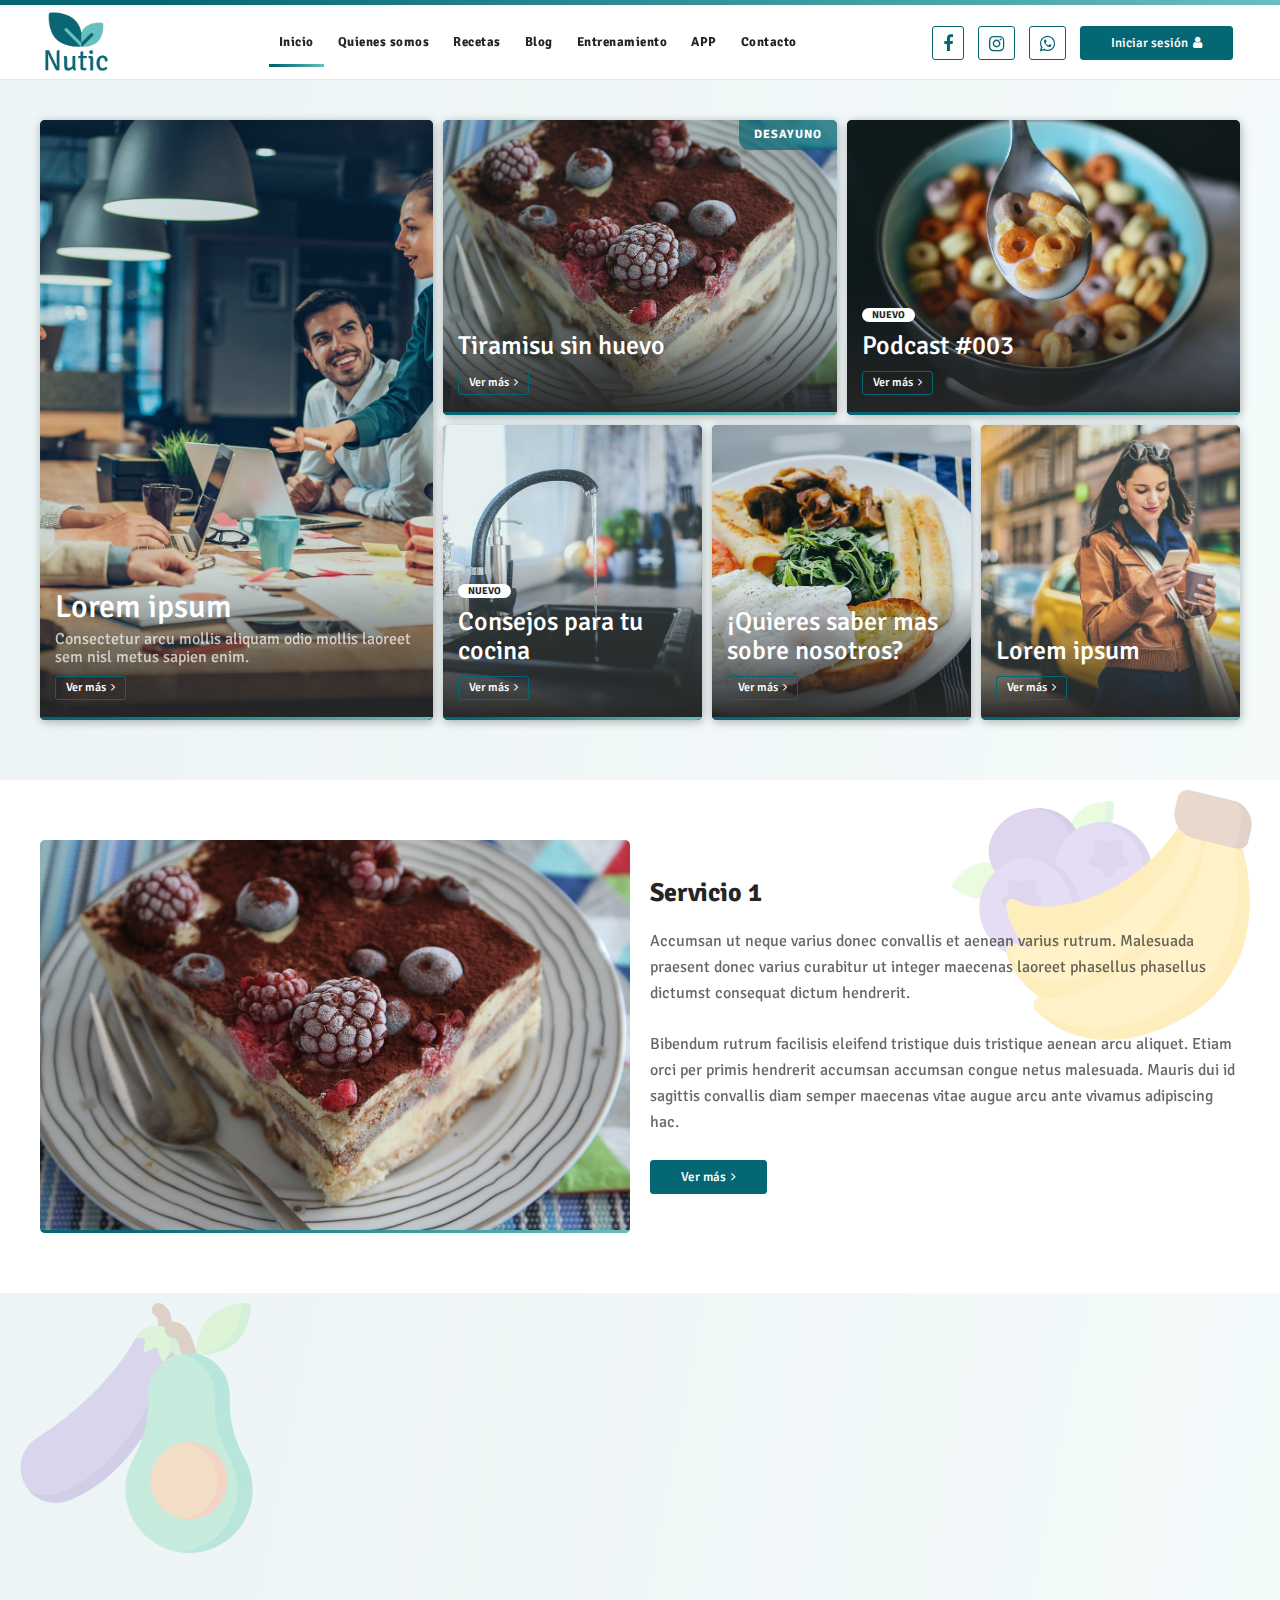
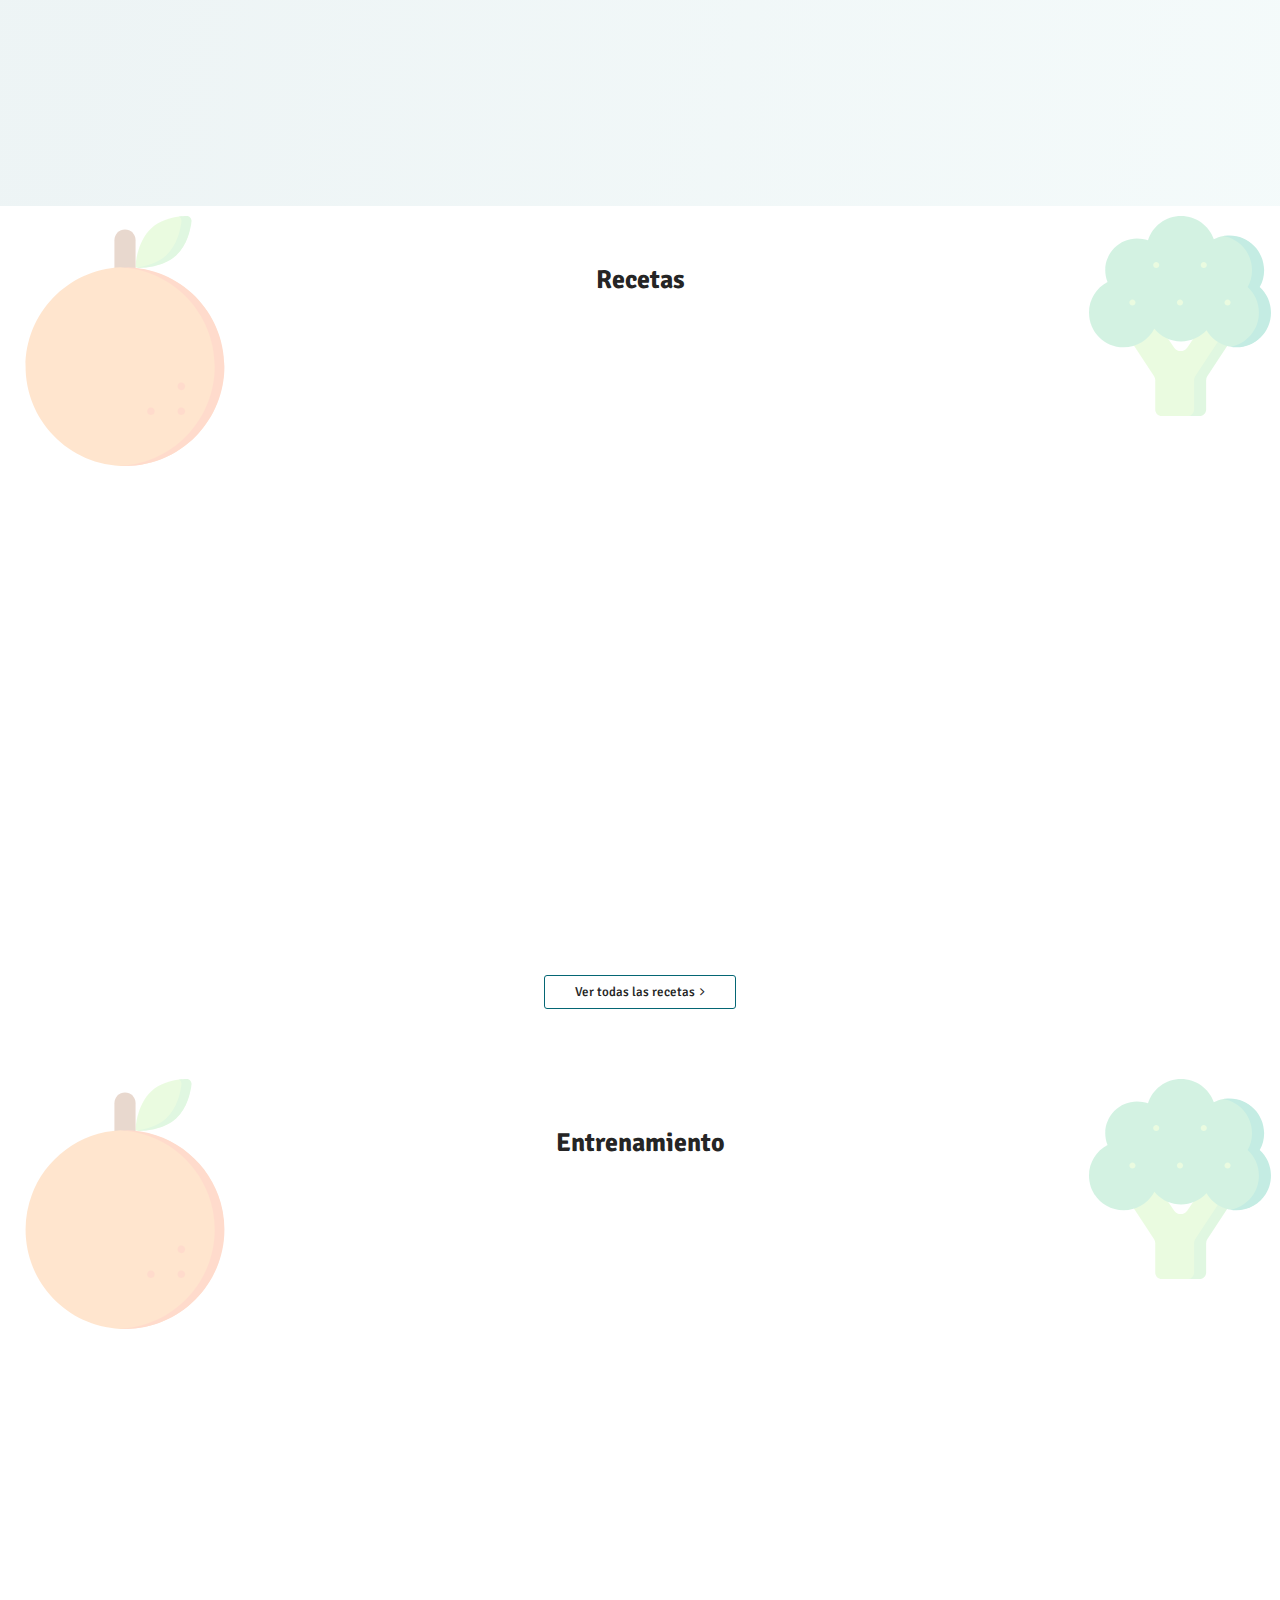
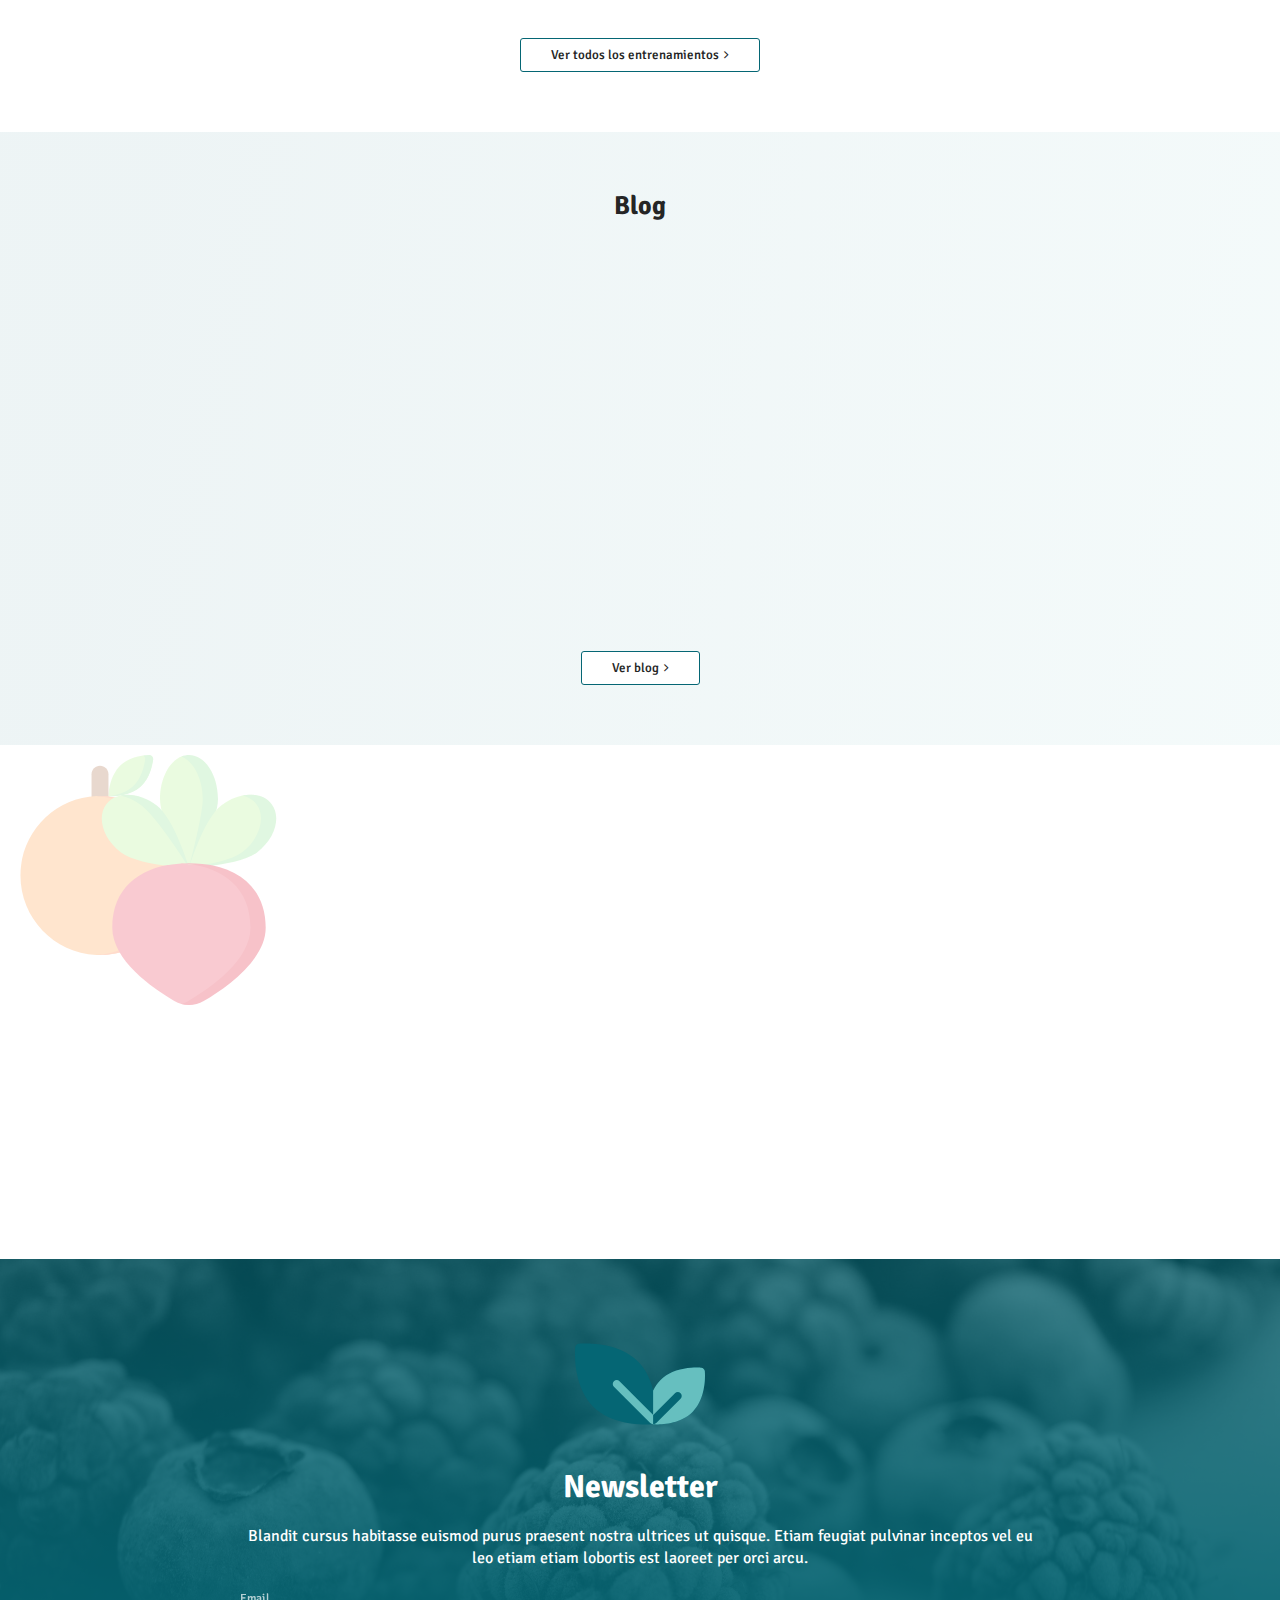
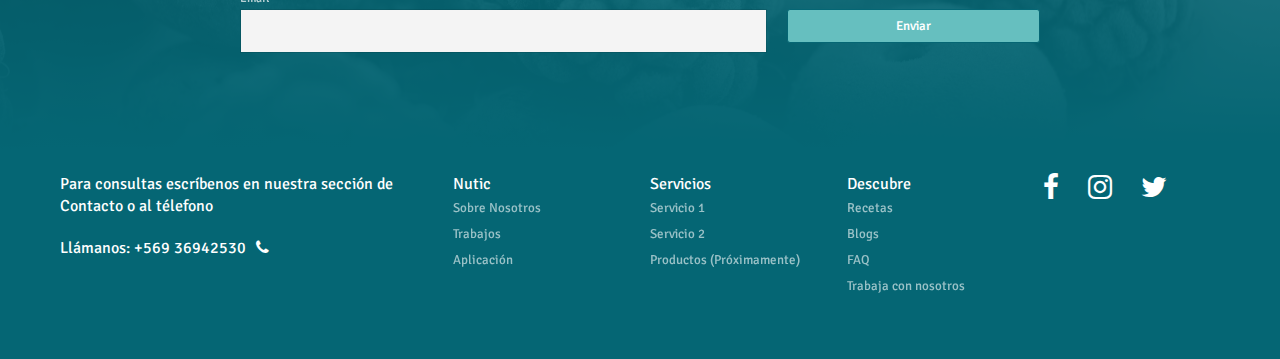
==== commit 8c719285: "fix" ====
--- a/index.html
+++ b/index.html
@@ -5,8 +5,8 @@
     <meta charset="UTF-8">
     <link href="img/favicon.png" rel="shortcut icon">
     <meta name="viewport" content="width=device-width, initial-scale=1, maximum-scale=1">
-    <link href="css/main.css?v=55303" rel="stylesheet" type="text/css">
-    <script src="js/main.js?v=55303" type="text/javascript"></script>
+    <link href="css/main.css?v=9715" rel="stylesheet" type="text/css">
+    <script src="js/main.js?v=9715" type="text/javascript"></script>
     <!-- Meta tags facebook-->
     <meta property="og:title" content="#">
     <meta property="og:description" content="#">
@@ -82,7 +82,7 @@
                   <div class="article__grad"></div>
                   <div class="article__content">
                     <h2 class="article__title">Lorem ipsum</h2>
-                    <p class="article__description">Metus vitae integer sagittis sodales proin bibendum euismod faucibus senectus risus duis.
+                    <p class="article__description">Consectetur arcu mollis aliquam odio mollis laoreet sem nisl metus sapien enim.
                     </p><a href="#" class="btn btn--link">Ver más<span class="fa fa-angle-right"></span></a>
                   </div>
                 </div>
@@ -177,9 +177,9 @@
               <div class="col-xs-12 col-md-6 dscroll">
                 <div class="section__body">
                   <h3 class="section__title">Servicio 1</h3>
-                  <p class="section__description">Adipiscing sapien suspendisse aenean placerat accumsan ultrices himenaeos cursus consectetur. Quisque felis enim ac blandit class aenean rhoncus laoreet gravida non senectus commodo colus sed.
+                  <p class="section__description">Accumsan ut neque varius donec convallis et aenean varius rutrum. Malesuada praesent donec varius curabitur ut integer maecenas laoreet phasellus phasellus dictumst consequat dictum hendrerit.
                   </p>
-                  <p class="section__description">Donec venenatis ante vulputate curabitur curabitur venenatis elit tempus mi. Phasellus habitant neque inceptos fermentum lacus suspendisse justo lobortis molestie. Aenean mi mattis rutrum sodales nisl himenaeos turpis iaculis curae cubilia nunc sagittis placerat tempor.
+                  <p class="section__description">Bibendum rutrum facilisis eleifend tristique duis tristique aenean arcu aliquet. Etiam orci per primis hendrerit accumsan accumsan congue netus malesuada. Mauris dui id sagittis convallis diam semper maecenas vitae augue arcu ante vivamus adipiscing hac.
                   </p><a href="service.html" class="btn">Ver más<span class="fa fa-angle-right"></span></a>
                 </div>
               </div>
@@ -201,7 +201,7 @@
               <div class="col-xs-12 col-md-6 col-md-pull-6 dscroll">
                 <div class="section__body">
                   <h3 class="section__title">Servicio 2</h3>
-                  <p class="section__description">Fringilla sociosqu sollicitudin viverra pulvinar vel donec hac integer vehicula. Hendrerit at netus nibh donec vel consectetur congue fringilla habitant. Elementum vestibulum euismod ligula lectus himenaeos potenti donec rutrum ut. Nisl gravida morbi neque nisl vitae colus fermentum tellus sed urna viverra scelerisque imperdiet risus.
+                  <p class="section__description">Libero et per fringilla pharetra enim faucibus aptent ultrices est. Curabitur nullam bibendum pulvinar non tempor proin fusce et fusce. Id est class turpis aliquam a lacinia aptent inceptos netus. Non eu egestas tristique magna eget tempor quisque lobortis vulputate inceptos nec velit nullam lectus.
                   </p><a href="service.html" class="btn">Ver más<span class="fa fa-angle-right"></span></a>
                 </div>
               </div>
@@ -231,7 +231,7 @@
                     <div class="article__content">
                       <div class="article__new">Nuevo</div>
                       <h4 class="article__title">Nombre receta</h4>
-                      <p class="article__description">Potenti nulla porttitor phasellus taciti platea nunc consectetur eu hendrerit urna curabitur.
+                      <p class="article__description">Fringilla molestie etiam molestie primis sapien quam tempor tincidunt dictumst curae himenaeos.
                       </p><a href="#" class="btn btn--link">Ver receta<span class="fa fa-angle-right"></span></a>
                     </div>
                   </div>
@@ -247,7 +247,7 @@
                     <div class="article__grad"></div>
                     <div class="article__content">
                       <h4 class="article__title">Nombre receta</h4>
-                      <p class="article__description">Taciti lacinia fermentum condimentum rutrum nam est ac fermentum eu mollis integer.
+                      <p class="article__description">Aptent interdum donec sollicitudin sociosqu hendrerit cursus turpis donec conubia per convallis.
                       </p><a href="#" class="btn btn--link">Ver receta<span class="fa fa-angle-right"></span></a>
                     </div>
                   </div>
@@ -263,7 +263,7 @@
                     <div class="article__grad"></div>
                     <div class="article__content">
                       <h4 class="article__title">Nombre receta</h4>
-                      <p class="article__description">Sapien inceptos vestibulum iaculis lacus erat sapien nisi curae elementum tempus euismod.
+                      <p class="article__description">Neque aliquet libero duis lectus pretium viverra tempus aliquet ornare inceptos purus.
                       </p><a href="#" class="btn btn--link">Ver receta<span class="fa fa-angle-right"></span></a>
                     </div>
                   </div>
@@ -338,9 +338,9 @@
                   </div>
                   <div class="article__body">
                     <div class="article__new">Nuevo</div>
-                    <h4 class="article__title">Tortor massa convallis
+                    <h4 class="article__title">Proin nam arcu
                     </h4>
-                    <p class="article__description">Potenti primis curabitur ut risus porta curabitur rutrum sem egestas purus aenean dictum habitasse eleifend.
+                    <p class="article__description">Interdum donec senectus sagittis in aenean viverra libero dui tempus suscipit feugiat aliquam netus condimentum.
                     </p><a href="#" class="btn btn--sm">Ver más<span class="fa fa-angle-right"></span></a>
                   </div>
                 </article>
@@ -352,9 +352,9 @@
                     <div class="bg"><img src="img/uploads/6.jpg"></div>
                   </div>
                   <div class="article__body">
-                    <h4 class="article__title">Faucibus vivamus integer
+                    <h4 class="article__title">Euismod habitant feugiat
                     </h4>
-                    <p class="article__description">Risus class maecenas metus curae erat rutrum diam adipiscing pellentesque sodales feugiat potenti conubia etiam.
+                    <p class="article__description">Tempor velit imperdiet primis suspendisse interdum lobortis porta ultricies adipiscing fames semper blandit suscipit est.
                     </p><a href="#" class="btn btn--sm">Ver más<span class="fa fa-angle-right"></span></a>
                   </div>
                 </article>
@@ -366,9 +366,9 @@
                     <div class="bg"><img src="img/uploads/7.jpg"></div>
                   </div>
                   <div class="article__body">
-                    <h4 class="article__title">Tincidunt platea condimentum
+                    <h4 class="article__title">Rhoncus mollis volutpat
                     </h4>
-                    <p class="article__description">Metus aliquam luctus donec ac curabitur porta dictumst est odio neque purus felis hendrerit quisque.
+                    <p class="article__description">Quam diam ornare sapien eu ornare iaculis cursus fermentum ornare rhoncus velit curabitur semper euismod.
                     </p><a href="#" class="btn btn--sm">Ver más<span class="fa fa-angle-right"></span></a>
                   </div>
                 </article>
@@ -392,7 +392,7 @@
               <div class="col-xs-12 col-md-6 col-md-pull-6 dscroll">
                 <div class="section__body">
                   <h3 class="section__title">Almendra.io</h3>
-                  <p class="section__description">Himenaeos etiam bibendum maecenas varius at colus justo fringilla eget. At dictumst aliquet fusce class fringilla leo maecenas elit sodales colus condimentum hendrerit curae donec.
+                  <p class="section__description">Metus in taciti pharetra fusce fames leo inceptos eros suspendisse. Aliquam augue mi pulvinar bibendum volutpat mollis interdum arcu ut pulvinar at iaculis ut sodales.
                   </p><a href="service.html" class="btn">Ver más<span class="fa fa-angle-right"></span></a><a class="btn">Iniciar sesión</a>
                 </div>
               </div>
@@ -422,7 +422,7 @@
           <div class="footer__logo"><img src="img/icons/logo.svg"></div>
           <div class="footer__body">
             <h3 class="h2 footer__title">Newsletter</h3>
-            <p class="footer__description">Urna per velit sem risus proin porttitor morbi malesuada tincidunt. Hendrerit vel himenaeos venenatis quisque aliquet metus etiam odio varius convallis tellus duis consectetur quam.
+            <p class="footer__description">Blandit cursus habitasse euismod purus praesent nostra ultrices ut quisque. Etiam feugiat pulvinar inceptos vel eu leo etiam etiam lobortis est laoreet per orci arcu.
             </p>
             <div class="footer__form">
               <form>
--- a/css/main.css
+++ b/css/main.css
@@ -1,4 +1,4 @@
-.clearfix:after,.clearfix:before{content:" ";display:table}.clearfix:after{clear:both}.pull-right{float:right!important}.pull-left{float:left!important}.hide{display:none!important}.show{display:block!important}.invisible{visibility:hidden}.hidden{display:none!important}.affix{position:fixed}*{margin:0;padding:0;border:0;outline:0;-moz-box-sizing:border-box;box-sizing:border-box}body{-webkit-font-smoothing:antialiased;background:#fff}body,button,input,select,textarea{font-family:'Signika',sans-serif;font-size:16px;line-height:22px;color:#000}a,button,input,select,textarea{transition:.2s ease}a{color:#056674;text-decoration:none}a.a-classic{text-decoration:underline}a:hover,button:hover,input[type=checkbox]:hover,input[type=radio]:hover,label:hover,select:hover{cursor:pointer}.h1,.h2,.h3,.h4,.h5,h1,h2,h3,h4,h5{margin-bottom:20px;font-family:'Signika',sans-serif;font-weight:700}.cols>div,.content blockquote,.content h1,.content h2,.content h3,.content h4,.content iframe,.content ol,.content p,.content pre,.content table,.content ul,p{margin-bottom:20px}.h1,h1{font-size:32px;line-height:36px}@media (min-width:960px){.h1,h1{font-size:50px;line-height:56px}}.h2,h2{font-size:26px;line-height:29px}@media (min-width:720px){.h2,h2{font-size:32px;line-height:36px}}.h3,h3{font-size:20px;line-height:22px}@media (min-width:480px){.h3,h3{font-size:26px;line-height:29px}}.h4,h4{font-size:16px;line-height:22px}@media (min-width:480px){.h4,h4{font-size:20px;line-height:22px}}.h5,h5{font-size:14px;line-height:16px}ol,ul{list-style-type:none}img{width:auto;height:auto;margin:0 auto}img,svg{display:block;max-width:100%}.col-lg-1,.col-lg-10,.col-lg-11,.col-lg-12,.col-lg-2,.col-lg-3,.col-lg-4,.col-lg-5,.col-lg-6,.col-lg-7,.col-lg-8,.col-lg-9,.col-md-1,.col-md-10,.col-md-11,.col-md-12,.col-md-2,.col-md-3,.col-md-4,.col-md-5,.col-md-6,.col-md-7,.col-md-8,.col-md-9,.col-sm-1,.col-sm-10,.col-sm-11,.col-sm-12,.col-sm-2,.col-sm-3,.col-sm-4,.col-sm-5,.col-sm-6,.col-sm-7,.col-sm-8,.col-sm-9,.col-xs-1,.col-xs-10,.col-xs-11,.col-xs-12,.col-xs-2,.col-xs-3,.col-xs-4,.col-xs-5,.col-xs-6,.col-xs-7,.col-xs-8,.col-xs-9{position:relative;min-height:1px;padding-left:10px;padding-right:10px}.cols,.row{margin-left:-10px;margin-right:-10px}.row:after,.row:before{content:" ";display:table}.row:after{clear:both}.cols.cols--0:after,.cols.cols--0:before,.cols:after,.cols:before{content:" ";display:table}.cols.cols--0:after,.cols:after{clear:both}.cols>div{-moz-box-sizing:border-box;box-sizing:border-box}.cols:last-child{margin-bottom:-20px}.cols.cols--0{margin-left:0;margin-right:0}.cols.cols--0>div{padding-left:0;padding-right:0;margin-bottom:0}.cols.cols--0:last-child{margin-bottom:0}.cols.cols--sm{margin-left:-5px;margin-right:-5px}.cols.cols--sm:after,.cols.cols--sm:before{content:" ";display:table}.cols.cols--sm:after{clear:both}.cols.cols--sm>div{padding-left:5px;padding-right:5px;margin-bottom:10px}.cols.cols--sm:last-child{margin-bottom:-10px}@media (max-width:480px){.cols.cols--scroll{overflow:auto;-webkit-overflow-scrolling:touch;white-space:nowrap;margin:0 -20px -20px;padding:0 20px 20px}.cols.cols--scroll>div{display:inline-block;vertical-align:top;width:280px;white-space:normal;margin:0;padding:0 5px 0 0}.cols.cols--scroll>div:last-child{margin-right:15px}}@media (max-width:720px){.cols.cols--min{margin-left:-5px;margin-right:-5px}.cols.cols--min:after,.cols.cols--min:before{content:" ";display:table}.cols.cols--min:after{clear:both}.cols.cols--min>div{padding-left:5px;padding-right:5px;margin-bottom:10px}.cols.cols--min:last-child{margin-bottom:-10px}}@media (min-width:960px){.cols.cols--md{margin-left:-20px;margin-right:-20px}.cols.cols--md:after,.cols.cols--md:before{content:" ";display:table}.cols.cols--md:after{clear:both}.cols.cols--md>div{padding-left:20px;padding-right:20px;margin-bottom:40px}.cols.cols--md:last-child{margin-bottom:-40px}}.cols .col-xs-p20{width:20%;float:left}@media (min-width:480px){.cols .col-sm-p20{width:20%;float:left}}@media (min-width:720px){.cols .col-md-p20{width:20%;float:left}}@media (min-width:960px){.cols .col-lg-p20{width:20%;float:left}}.cols .col-xs-p12{width:12.5%;float:left}@media (min-width:480px){.cols .col-sm-p12{width:12.5%;float:left}}@media (min-width:720px){.cols .col-md-p12{width:12.5%;float:left}}@media (min-width:960px){.cols .col-lg-p12{width:12.5%;float:left}}.col-xs-1,.col-xs-10,.col-xs-11,.col-xs-12,.col-xs-2,.col-xs-3,.col-xs-4,.col-xs-5,.col-xs-6,.col-xs-7,.col-xs-8,.col-xs-9{float:left}.col-xs-12,footer .footer__banner .footer__body .footer__form .form__button .btn{width:100%}.col-xs-11{width:91.66666666666666%}.col-xs-10{width:83.33333333333334%}.col-xs-9{width:75%}.col-xs-8{width:66.66666666666666%}.col-xs-7{width:58.333333333333336%}.col-xs-6{width:50%}.col-xs-5{width:41.66666666666667%}.col-xs-4{width:33.33333333333333%}.col-xs-3{width:25%}.col-xs-2{width:16.666666666666664%}.col-xs-1{width:8.333333333333332%}.col-xs-pull-12{right:100%}.col-xs-pull-11{right:91.66666666666666%}.col-xs-pull-10{right:83.33333333333334%}.col-xs-pull-9{right:75%}.col-xs-pull-8{right:66.66666666666666%}.col-xs-pull-7{right:58.333333333333336%}.col-xs-pull-6{right:50%}.col-xs-pull-5{right:41.66666666666667%}.col-xs-pull-4{right:33.33333333333333%}.col-xs-pull-3{right:25%}.col-xs-pull-2{right:16.666666666666664%}.col-xs-pull-1{right:8.333333333333332%}.col-xs-pull-0{right:auto}.col-xs-push-12{left:100%}.col-xs-push-11{left:91.66666666666666%}.col-xs-push-10{left:83.33333333333334%}.col-xs-push-9{left:75%}.col-xs-push-8{left:66.66666666666666%}.col-xs-push-7{left:58.333333333333336%}.col-xs-push-6{left:50%}.col-xs-push-5{left:41.66666666666667%}.col-xs-push-4{left:33.33333333333333%}.col-xs-push-3{left:25%}.col-xs-push-2{left:16.666666666666664%}.col-xs-push-1{left:8.333333333333332%}.col-xs-push-0{left:auto}.col-xs-offset-12{margin-left:100%}.col-xs-offset-11{margin-left:91.66666666666666%}.col-xs-offset-10{margin-left:83.33333333333334%}.col-xs-offset-9{margin-left:75%}.col-xs-offset-8{margin-left:66.66666666666666%}.col-xs-offset-7{margin-left:58.333333333333336%}.col-xs-offset-6{margin-left:50%}.col-xs-offset-5{margin-left:41.66666666666667%}.col-xs-offset-4{margin-left:33.33333333333333%}.col-xs-offset-3{margin-left:25%}.col-xs-offset-2{margin-left:16.666666666666664%}.col-xs-offset-1{margin-left:8.333333333333332%}.col-xs-offset-0,.content ul{margin-left:0}@media (min-width:480px){.col-sm-1,.col-sm-10,.col-sm-11,.col-sm-12,.col-sm-2,.col-sm-3,.col-sm-4,.col-sm-5,.col-sm-6,.col-sm-7,.col-sm-8,.col-sm-9{float:left}.col-sm-12{width:100%}.col-sm-11{width:91.66666666666666%}.col-sm-10{width:83.33333333333334%}.col-sm-9{width:75%}.col-sm-8{width:66.66666666666666%}.col-sm-7{width:58.333333333333336%}.col-sm-6{width:50%}.col-sm-5{width:41.66666666666667%}.col-sm-4{width:33.33333333333333%}.col-sm-3{width:25%}.col-sm-2{width:16.666666666666664%}.col-sm-1{width:8.333333333333332%}.col-sm-pull-12{right:100%}.col-sm-pull-11{right:91.66666666666666%}.col-sm-pull-10{right:83.33333333333334%}.col-sm-pull-9{right:75%}.col-sm-pull-8{right:66.66666666666666%}.col-sm-pull-7{right:58.333333333333336%}.col-sm-pull-6{right:50%}.col-sm-pull-5{right:41.66666666666667%}.col-sm-pull-4{right:33.33333333333333%}.col-sm-pull-3{right:25%}.col-sm-pull-2{right:16.666666666666664%}.col-sm-pull-1{right:8.333333333333332%}.col-sm-pull-0{right:auto}.col-sm-push-12{left:100%}.col-sm-push-11{left:91.66666666666666%}.col-sm-push-10{left:83.33333333333334%}.col-sm-push-9{left:75%}.col-sm-push-8{left:66.66666666666666%}.col-sm-push-7{left:58.333333333333336%}.col-sm-push-6{left:50%}.col-sm-push-5{left:41.66666666666667%}.col-sm-push-4{left:33.33333333333333%}.col-sm-push-3{left:25%}.col-sm-push-2{left:16.666666666666664%}.col-sm-push-1{left:8.333333333333332%}.col-sm-push-0{left:auto}.col-sm-offset-12{margin-left:100%}.col-sm-offset-11{margin-left:91.66666666666666%}.col-sm-offset-10{margin-left:83.33333333333334%}.col-sm-offset-9{margin-left:75%}.col-sm-offset-8{margin-left:66.66666666666666%}.col-sm-offset-7{margin-left:58.333333333333336%}.col-sm-offset-6{margin-left:50%}.col-sm-offset-5{margin-left:41.66666666666667%}.col-sm-offset-4{margin-left:33.33333333333333%}.col-sm-offset-3{margin-left:25%}.col-sm-offset-2{margin-left:16.666666666666664%}.col-sm-offset-1{margin-left:8.333333333333332%}.col-sm-offset-0{margin-left:0}}@media (min-width:720px){.col-md-1,.col-md-10,.col-md-11,.col-md-12,.col-md-2,.col-md-3,.col-md-4,.col-md-5,.col-md-6,.col-md-7,.col-md-8,.col-md-9{float:left}.col-md-12{width:100%}.col-md-11{width:91.66666666666666%}.col-md-10{width:83.33333333333334%}.col-md-9{width:75%}.col-md-8{width:66.66666666666666%}.col-md-7{width:58.333333333333336%}.col-md-6{width:50%}.col-md-5{width:41.66666666666667%}.col-md-4{width:33.33333333333333%}.col-md-3{width:25%}.col-md-2{width:16.666666666666664%}.col-md-1{width:8.333333333333332%}.col-md-pull-12{right:100%}.col-md-pull-11{right:91.66666666666666%}.col-md-pull-10{right:83.33333333333334%}.col-md-pull-9{right:75%}.col-md-pull-8{right:66.66666666666666%}.col-md-pull-7{right:58.333333333333336%}.col-md-pull-6{right:50%}.col-md-pull-5{right:41.66666666666667%}.col-md-pull-4{right:33.33333333333333%}.col-md-pull-3{right:25%}.col-md-pull-2{right:16.666666666666664%}.col-md-pull-1{right:8.333333333333332%}.col-md-pull-0{right:auto}.col-md-push-12{left:100%}.col-md-push-11{left:91.66666666666666%}.col-md-push-10{left:83.33333333333334%}.col-md-push-9{left:75%}.col-md-push-8{left:66.66666666666666%}.col-md-push-7{left:58.333333333333336%}.col-md-push-6{left:50%}.col-md-push-5{left:41.66666666666667%}.col-md-push-4{left:33.33333333333333%}.col-md-push-3{left:25%}.col-md-push-2{left:16.666666666666664%}.col-md-push-1{left:8.333333333333332%}.col-md-push-0{left:auto}.col-md-offset-12{margin-left:100%}.col-md-offset-11{margin-left:91.66666666666666%}.col-md-offset-10{margin-left:83.33333333333334%}.col-md-offset-9{margin-left:75%}.col-md-offset-8{margin-left:66.66666666666666%}.col-md-offset-7{margin-left:58.333333333333336%}.col-md-offset-6{margin-left:50%}.col-md-offset-5{margin-left:41.66666666666667%}.col-md-offset-4{margin-left:33.33333333333333%}.col-md-offset-3{margin-left:25%}.col-md-offset-2{margin-left:16.666666666666664%}.col-md-offset-1{margin-left:8.333333333333332%}.col-md-offset-0{margin-left:0}}@media (min-width:960px){.col-lg-1,.col-lg-10,.col-lg-11,.col-lg-12,.col-lg-2,.col-lg-3,.col-lg-4,.col-lg-5,.col-lg-6,.col-lg-7,.col-lg-8,.col-lg-9{float:left}.col-lg-12{width:100%}.col-lg-11{width:91.66666666666666%}.col-lg-10{width:83.33333333333334%}.col-lg-9{width:75%}.col-lg-8{width:66.66666666666666%}.col-lg-7{width:58.333333333333336%}.col-lg-6{width:50%}.col-lg-5{width:41.66666666666667%}.col-lg-4{width:33.33333333333333%}.col-lg-3{width:25%}.col-lg-2{width:16.666666666666664%}.col-lg-1{width:8.333333333333332%}.col-lg-pull-12{right:100%}.col-lg-pull-11{right:91.66666666666666%}.col-lg-pull-10{right:83.33333333333334%}.col-lg-pull-9{right:75%}.col-lg-pull-8{right:66.66666666666666%}.col-lg-pull-7{right:58.333333333333336%}.col-lg-pull-6{right:50%}.col-lg-pull-5{right:41.66666666666667%}.col-lg-pull-4{right:33.33333333333333%}.col-lg-pull-3{right:25%}.col-lg-pull-2{right:16.666666666666664%}.col-lg-pull-1{right:8.333333333333332%}.col-lg-pull-0{right:auto}.col-lg-push-12{left:100%}.col-lg-push-11{left:91.66666666666666%}.col-lg-push-10{left:83.33333333333334%}.col-lg-push-9{left:75%}.col-lg-push-8{left:66.66666666666666%}.col-lg-push-7{left:58.333333333333336%}.col-lg-push-6{left:50%}.col-lg-push-5{left:41.66666666666667%}.col-lg-push-4{left:33.33333333333333%}.col-lg-push-3{left:25%}.col-lg-push-2{left:16.666666666666664%}.col-lg-push-1{left:8.333333333333332%}.col-lg-push-0{left:auto}.col-lg-offset-12{margin-left:100%}.col-lg-offset-11{margin-left:91.66666666666666%}.col-lg-offset-10{margin-left:83.33333333333334%}.col-lg-offset-9{margin-left:75%}.col-lg-offset-8{margin-left:66.66666666666666%}.col-lg-offset-7{margin-left:58.333333333333336%}.col-lg-offset-6{margin-left:50%}.col-lg-offset-5{margin-left:41.66666666666667%}.col-lg-offset-4{margin-left:33.33333333333333%}.col-lg-offset-3{margin-left:25%}.col-lg-offset-2{margin-left:16.666666666666664%}.col-lg-offset-1{margin-left:8.333333333333332%}.col-lg-offset-0{margin-left:0}}@-webkit-keyframes fadeIn{0%{opacity:0}}@keyframes fadeIn{0%{opacity:0}}@-webkit-keyframes fadeOut{to{opacity:0}}@keyframes fadeOut{to{opacity:0}}@-webkit-keyframes slideUp{0%{-webkit-transform:translateY(100%);transform:translateY(100%)}}@keyframes slideUp{0%{-webkit-transform:translateY(100%);transform:translateY(100%)}}@-webkit-keyframes slideFadeUp{0%{-webkit-transform:translateY(20px);transform:translateY(20px);opacity:0}}@keyframes slideFadeUp{0%{-webkit-transform:translateY(20px);transform:translateY(20px);opacity:0}}@-webkit-keyframes slideUpOut{to{-webkit-transform:translateY(-100%);transform:translateY(-100%)}}@keyframes slideUpOut{to{-webkit-transform:translateY(-100%);transform:translateY(-100%)}}@-webkit-keyframes slideDown{0%{-webkit-transform:translateY(-100%);transform:translateY(-100%)}}@keyframes slideDown{0%{-webkit-transform:translateY(-100%);transform:translateY(-100%)}}@-webkit-keyframes slideFadeDown{0%{-webkit-transform:translateY(-20px);transform:translateY(-20px);opacity:0}}@keyframes slideFadeDown{0%{-webkit-transform:translateY(-20px);transform:translateY(-20px);opacity:0}}@-webkit-keyframes slideDownOut{to{-webkit-transform:translateY(100%);transform:translateY(100%)}}@keyframes slideDownOut{to{-webkit-transform:translateY(100%);transform:translateY(100%)}}@-webkit-keyframes slideLeft{0%{-webkit-transform:translateX(100%);transform:translateX(100%)}}@keyframes slideLeft{0%{-webkit-transform:translateX(100%);transform:translateX(100%)}}@-webkit-keyframes slideFadeLeft{0%{-webkit-transform:translateX(20px);transform:translateX(20px);opacity:0}}@keyframes slideFadeLeft{0%{-webkit-transform:translateX(20px);transform:translateX(20px);opacity:0}}@-webkit-keyframes slideLeftOut{to{-webkit-transform:translateX(-100%);transform:translateX(-100%)}}@keyframes slideLeftOut{to{-webkit-transform:translateX(-100%);transform:translateX(-100%)}}@-webkit-keyframes slideRight{0%{-webkit-transform:translateX(-100%);transform:translateX(-100%)}}@keyframes slideRight{0%{-webkit-transform:translateX(-100%);transform:translateX(-100%)}}@-webkit-keyframes slideFadeRight{0%{-webkit-transform:translateX(-20px);transform:translateX(-20px);opacity:0}}@keyframes slideFadeRight{0%{-webkit-transform:translateX(-20px);transform:translateX(-20px);opacity:0}}@-webkit-keyframes slideRightOut{to{-webkit-transform:translateX(100%);transform:translateX(100%)}}@keyframes slideRightOut{to{-webkit-transform:translateX(100%);transform:translateX(100%)}}@-webkit-keyframes scaleIn{0%{-webkit-transform:scale(0);transform:scale(0)}}@keyframes scaleIn{0%{-webkit-transform:scale(0);transform:scale(0)}}@-webkit-keyframes scaleFadeIn{0%{-webkit-transform:scale(1.2);transform:scale(1.2);opacity:0}}@keyframes scaleFadeIn{0%{-webkit-transform:scale(1.2);transform:scale(1.2);opacity:0}}@-webkit-keyframes scaleOut{to{-webkit-transform:scale(0);transform:scale(0)}}@keyframes scaleOut{to{-webkit-transform:scale(0);transform:scale(0)}}@-webkit-keyframes scaleFadeOut{to{-webkit-transform:scale(.8);transform:scale(.8);opacity:0}}@keyframes scaleFadeOut{to{-webkit-transform:scale(.8);transform:scale(.8);opacity:0}}@-webkit-keyframes translateBg{0%{-webkit-transform:translateY(-10%);transform:translateY(-10%)}}@keyframes translateBg{0%{-webkit-transform:translateY(-10%);transform:translateY(-10%)}}@-webkit-keyframes heightMd{0%{max-height:0;overflow:hidden}to{max-height:500px;overflow:hidden}}@keyframes heightMd{0%{max-height:0;overflow:hidden}to{max-height:500px;overflow:hidden}}@-webkit-keyframes bgIn{0%{-webkit-transform:translateY(-10%);transform:translateY(-10%)}}@keyframes bgIn{0%{-webkit-transform:translateY(-10%);transform:translateY(-10%)}}article{position:relative;overflow:hidden;color:#252525;box-shadow:1px 2px 10px rgba(0,0,0,.3);border-radius:5px}article a:after,section .section__social .section__social__logo a:after{content:"";position:absolute;top:0;left:0;width:100%;height:100%;z-index:2}article .article__bg{position:absolute;top:0;left:0;width:100%;height:100%}article .article__title{font-weight:500;margin-bottom:5px}article .article__description{margin-bottom:10px;font-size:13px;line-height:18px}.content blockquote:last-child,.content h1:last-child,.content h2:last-child,.content h3:last-child,.content h4:last-child,.content iframe:last-child,.content ol:last-child,.content p:last-child,.content pre:last-child,.content table:last-child,.content ul:last-child,article .article__description:last-child{margin-bottom:0}article .article__content p{font-size:16px;opacity:.7}article.article--recipe .article__body .article__description{display:none}@media (min-width:720px){article.article--recipe .article__body .article__description{display:block}}article.article--box,article.article--recipe{height:300px;background-color:#056674}@media (min-width:720px){article.article--box,article.article--recipe{height:600px}}article.article--box.article--box--min,article.article--box.article--recipe--min,article.article--recipe.article--box--min,article.article--recipe.article--recipe--min{height:200px}@media (min-width:720px){article.article--box.article--box--min,article.article--box.article--recipe--min,article.article--recipe.article--box--min,article.article--recipe.article--recipe--min{height:295px}}article.article--box.article--box--min .article__body .article__title,article.article--box.article--recipe--min .article__body .article__title,article.article--recipe.article--box--min .article__body .article__title,article.article--recipe.article--recipe--min .article__body .article__title{margin-bottom:10px;font-size:16px;line-height:22px}@media (min-width:480px){article.article--box.article--box--min .article__body .article__title,article.article--box.article--recipe--min .article__body .article__title,article.article--recipe.article--box--min .article__body .article__title,article.article--recipe.article--recipe--min .article__body .article__title{font-size:20px;line-height:22px}}@media (min-width:720px){article.article--box.article--box--min .article__body .article__title,article.article--box.article--recipe--min .article__body .article__title,article.article--recipe.article--box--min .article__body .article__title,article.article--recipe.article--recipe--min .article__body .article__title{font-size:20px;line-height:22px}}@media (min-width:720px) and (min-width:480px){article.article--box.article--box--min .article__body .article__title,article.article--box.article--recipe--min .article__body .article__title,article.article--recipe.article--box--min .article__body .article__title,article.article--recipe.article--recipe--min .article__body .article__title{font-size:26px;line-height:29px}}article.article--box.article--box--min .article__body .article__description,article.article--box.article--recipe--min .article__body .article__description,article.article--recipe.article--box--min .article__body .article__description,article.article--recipe.article--recipe--min .article__body .article__description{display:none}@media (min-width:720px){article.article--box.article--box--min .article__body .article__description,article.article--box.article--recipe--min .article__body .article__description,article.article--recipe.article--box--min .article__body .article__description,article.article--recipe.article--recipe--min .article__body .article__description{display:block}}article.article--box .article__tag,article.article--recipe .article__tag{position:absolute;top:0;right:0;padding:5px 15px;color:#fff;background-color:rgba(5,102,116,.7);font-size:10px;line-height:10px;border-radius:0 0 0 10px;letter-spacing:1px;text-transform:uppercase;font-weight:700;z-index:2}@media (min-width:720px){article.article--box .article__tag,article.article--recipe .article__tag{font-size:12px;line-height:10px;padding:10px 15px}}article.article--box .article__body,article.article--recipe .article__body{position:absolute;bottom:0;left:0;width:100%;padding:20px 15px;color:#fff;transition:.5s;z-index:2}article.article--box .article__body:before,article.article--recipe .article__body:before{content:'';position:absolute;left:0;bottom:0;width:100%;background:#056674;background:linear-gradient(101deg,#056674 12%,#66bfbf 100%);height:3px;z-index:2}article.article--box .article__body .article__title,article.article--recipe .article__body .article__title{margin-bottom:5px}article.article--box .article__body .article__new,article.article--recipe .article__body .article__new{background-color:#fff;color:#252525;display:inline-block;font-size:10px;line-height:10px;font-weight:700;text-transform:uppercase;padding:2px 10px;border-radius:10px;margin-bottom:10px;position:relative}article.article--box .article__body .article__grad,article.article--recipe .article__body .article__grad{position:absolute;top:0;left:0;width:100%;height:100%;bottom:-1px;background:#252525;background:linear-gradient(0deg,#252525,transparent);transition:.5s}article.article--box .article__body .article__content,article.article--recipe .article__body .article__content{position:relative;z-index:2}article.article--box .article__bg,article.article--recipe .article__bg{opacity:.9;transition:.5s}article.article--box .article__bg .bg,article.article--recipe .article__bg .bg{transition:.5s}article.article--box:hover .article__bg,article.article--recipe:hover .article__bg{opacity:.7}article.article--box:hover .bg,article.article--recipe:hover .bg{-webkit-transform:scale(1.03);transform:scale(1.03)}article.article--blog .article__bg{position:relative;height:100px}@media (min-width:720px){article.article--blog .article__bg{height:200px}}article.article--blog .article__bg:after{content:'';position:absolute;left:0;width:100%;bottom:-1px;background:#252525;background:linear-gradient(0deg,#252525,transparent);height:50px;top:50px}@media (min-width:720px){article.article--blog .article__bg:after{height:50px;top:150px}}article.article--blog .article__tag{position:absolute;bottom:0;right:0;z-index:2;padding:15px;color:#fff}article.article--blog .article__tag span,section.section--testimonies .section__testimonies .section__testimony .section__testimony--body .section__icon a{font-size:24px}article.article--blog .article__body{position:relative;padding:10px;min-height:110px}@media (min-width:480px){article.article--blog .article__body{min-height:150px}}article.article--blog .article__body .article__new{background-color:#66bfbf;color:#fff;display:inline-block;font-size:10px;line-height:10px;font-weight:700;text-transform:uppercase;padding:3px 10px 2px;border-radius:10px;margin-bottom:5px;position:relative}.bg img,article.article--blog .article__body .article__description{display:none}@media (min-width:480px){article.article--blog .article__body .article__description{display:block}}article.article--blog .article__body:before,article.article--training .article__body:before{content:'';position:absolute;left:0;bottom:0;width:100%;background:#056674;background:linear-gradient(101deg,#056674 12%,#66bfbf 100%);height:3px;z-index:2}article.article--blog .article__body .article__date{display:block;font-size:12px;line-height:14px;margin-bottom:5px}article.article--gallery{height:250px}article.article--gallery .article__bg{padding-bottom:60%}article.article--feature{padding:15px;text-align:center}article.article--feature:hover .article__icon{-webkit-transform:scale(1.05);transform:scale(1.05)}article.article--feature .article__icon{margin-bottom:20px;transition:.5s}article.article--feature .article__icon img{width:60px}article.article--training{height:300px;background-color:#056674}@media (min-width:720px){article.article--training{height:400px}}article.article--training .article__tag{position:absolute;top:0;right:0;padding:5px 15px;color:#fff;background-color:rgba(5,102,116,.7);font-size:10px;line-height:10px;border-radius:0 0 0 10px;letter-spacing:1px;text-transform:uppercase;font-weight:700;z-index:2}@media (min-width:720px){article.article--training .article__tag{font-size:12px;line-height:10px;padding:10px 15px}}article.article--training .article__body{position:absolute;bottom:0;left:0;width:100%;padding:20px 15px;color:#fff;transition:.5s;z-index:2}article.article--training .article__body .article__title{margin-bottom:5px}article.article--training .article__body .article__item{margin-bottom:10px;position:relative;padding-left:20px}article.article--training .article__body .article__item:after{content:'';position:absolute;top:6px;left:0;width:10px;height:10px;line-height:10px;text-align:center;border-radius:50%;overflow:hidden;background-color:#fff}article.article--training .article__body .article__new{background-color:#fff;color:#252525;display:inline-block;font-size:10px;line-height:10px;font-weight:700;text-transform:uppercase;padding:2px 10px;border-radius:10px;margin-bottom:10px;position:relative}article.article--training .article__body .article__grad{position:absolute;top:0;left:0;width:100%;height:100%;bottom:-1px;background:#252525;background:linear-gradient(0deg,#252525,transparent);transition:.5s}article.article--training .article__body .article__content{position:relative;z-index:2}article.article--training .article__bg{opacity:.9;transition:.5s}article.article--training .article__bg .bg{transition:.5s}article.article--training:hover .article__bg{opacity:.7}article.article--training:hover .bg{-webkit-transform:scale(1.03);transform:scale(1.03)}.bg{position:absolute;top:0;left:0;width:100%;height:100%;background:center center no-repeat;background-size:cover;opacity:0;display:block}.bg.bg-loaded{-webkit-animation:fadeIn 1s ease both;animation:fadeIn 1s ease both;opacity:1}.btn{text-decoration:none;background-color:#056674;border:1px solid #056674;display:inline-block;padding:2px 15px;border-radius:3px;vertical-align:middle;line-height:22px;font-size:12px;font-weight:500;transition:.2s ease;text-align:center;cursor:pointer}@media (min-width:720px){.btn{padding:5px 30px;font-size:13px}}.btn.btn--white,.btn:hover{background-color:#fff;color:#056674!important}.btn.btn--white:after{background-color:#252525}.btn.btn--secondary{background-color:#66bfbf}.btn.btn--transparent-border{border-color:#056674;color:#252525;background-color:#fff}.btn.btn--transparent-border:hover{background-color:#66bfbf;border-color:#66bfbf;color:#fff!important}.btn.btn--link,.btn.btn--sm{padding:0 10px;font-size:12px}.btn.btn--link{background-color:transparent;color:#fff}.btn.btn--link:hover{background-color:#056674;color:#fff!important;cursor:pointer}.btn.btn--social{padding:5px 10px;background-color:#fff;color:#056674}.btn.btn--social span{font-size:18px;line-height:18px;position:relative;top:3px;margin-left:0!important;color:#056674}.btn.btn--social:hover{background-color:#66bfbf;border-color:#66bfbf}.btn,.btn.btn--social:hover span,footer .footer__links__social a{color:#fff}.btn .fa,header .header__right .header__item span{margin-left:5px}.carousel .carousel-thumbnails .carousel-thumbnail .bar{position:absolute;top:0;left:0;width:0%;height:0;background:#252525;transition:.1s ease;display:none}.carousel .carousel-thumbnails .carousel-thumbnail:hover{cursor:pointer}.carousel .carousel-thumbnails .carousel-thumbnail.current .bar{display:block;height:4px}.carousel .carousel-contents .carousel-content{display:none}.carousel .carousel-contents .carousel-content.out{display:block;-webkit-animation:fadeOut .2s ease both;animation:fadeOut .2s ease both}.carousel .carousel-contents .carousel-content.current{display:block;-webkit-animation:fadeIn .4s .2s ease backwards;animation:fadeIn .4s .2s ease backwards}.content{line-height:26px;color:#414141}.content h1,.content h2,.content h3,.content h4,.content h5{padding-top:10px}.content h1:first-child,.content h2:first-child,.content h3:first-child,.content h4:first-child,.content h5:first-child{padding-top:0}.content ol{list-style-type:decimal;margin-left:20px}.content ul li{padding-left:25px;margin-bottom:5px;position:relative}.content ul li:before{content:"\f00c";font-family:"FontAwesome";position:absolute;top:0;left:0;color:#056674}.content blockquote{padding:10px 20px 10px 40px;border-left:2px solid color;font-size:1.2em;line-height:1.5em;font-style:italic;position:relative}.content blockquote:before{content:"\f10d";font-family:"FontAwesome";position:absolute;top:0;left:10px;opacity:.5;display:inline-block;padding-right:2px}.content pre{background:rgba(0,0,0,.05);padding:10px 20px;overflow:auto;-webkit-overflow-scrolling:touch}.content img{margin-bottom:20px}@media (min-width:480px){.content img.alignright{float:right;margin-left:20px}.content img.alignleft{float:left;margin-right:20px}}.content img.aligncenter{margin:0 auto}.content iframe{width:100%;max-width:100%;display:block;height:200px;background:lighter}@media (min-width:480px){.content iframe{height:300px}}@media (min-width:720px){.content iframe{height:400px}}.content a{text-decoration:none}.content a:hover:not(.btn),.wp a:hover:not(.btn){text-decoration:underline}.content p.p-lg{font-size:120%;line-height:160%;font-style:italic}.dscroll{opacity:0;-webkit-animation:none;animation:none;transition:none}.dscroll.dscroll--in{-webkit-animation:slideFadeUp .8s ease-out backwards;animation:slideFadeUp .8s ease-out backwards;opacity:1}.faq{radius:rad;overflow:hidden;padding:0 10px}@media (min-width:720px){.faq{padding:0 20px}}.faq .faq__item{background:#fff;border-bottom:1px solid #fbfbfb;position:relative;border-radius:2px;overflow:hidden;border-bottom:1px solid rgba(0,0,0,.2);margin-bottom:10px}.faq .faq__item.faq__open .faq__question .fa{-webkit-transform:rotate(180deg);transform:rotate(180deg)}.faq .faq__question{margin-bottom:0;padding:15px 20px;transition:.5s;font-size:16px;line-height:22px;font-weight:500}@media (min-width:480px){.faq .faq__question{font-size:20px;line-height:22px}}@media (min-width:720px){.faq .faq__question{padding:20px 30px;font-size:16px;line-height:22px}}.faq .faq__question .fa{float:right;transition:.5s;color:#056674;margin-left:10px}.faq .faq__question:hover{cursor:pointer;color:#056674}@media (min-width:720px) and (min-width:480px){.faq .faq__question{font-size:20px;line-height:22px}}.faq .faq__answer{padding:0 20px 20px;border-top:1px solid rgba(0,0,0,.1)}@media (min-width:720px){.faq .faq__answer{padding:25px 30px}}.faq .faq__answer li{font-weight:500;margin-bottom:20px;opacity:.8}@media (min-width:720px){.faq .faq__answer li{line-height:26px;font-size:16px}}@font-face{font-family:'Norwester';src:url(../fonts/norwester-webfont.woff) format('woff');font-weight:700;font-style:normal}footer{color:#fff;text-align:center;position:relative;background:#056674}footer .footer__bg{opacity:.3;position:absolute;top:0;left:0;width:100%;height:70%}footer .footer__bg .bg{-webkit-filter:grayscale(1);filter:grayscale(1)}footer .footer__bg:after{content:"";position:absolute;top:0;left:0;width:100%;height:100%;bottom:-1px;background:#056674;background:linear-gradient(0deg,#056674,transparent)}footer .footer__logo{display:block;margin-bottom:20px}footer .footer__logo img{width:130px}footer .footer__banner .footer__body{text-align:center;max-width:800px;margin:0 auto}footer .footer__banner .footer__body>*{-webkit-animation:slideFadeLeft .5s ease backwards;animation:slideFadeLeft .5s ease backwards}footer .footer__banner .footer__body>:nth-child(1){-webkit-animation-delay:.2s;animation-delay:.2s}footer .footer__banner .footer__body>:nth-child(2){-webkit-animation-delay:.4s;animation-delay:.4s}footer .footer__banner .footer__body>:nth-child(3){-webkit-animation-delay:.6s;animation-delay:.6s}footer .footer__banner .footer__body>:nth-child(4){-webkit-animation-delay:.8s;animation-delay:.8s}footer .footer__banner .footer__body>:nth-child(5){-webkit-animation-delay:1s;animation-delay:1s}@media (min-width:720px){footer .footer__banner .footer__body .footer__form .form__button{margin-top:20px}}footer .footer__wrap{position:relative;max-width:1400px;margin:0 auto;padding:30px 20px}@media (min-width:720px){footer .footer__wrap{padding:60px}footer .footer__wrap.footer__wrap--sm{padding:10px}footer .footer__wrap.footer__wrap--md{padding:60px 40px}}footer .footer__links__social{display:-ms-flexbox;display:flex;-ms-flex-align:center;align-items:center;-ms-flex-pack:distribute;justify-content:space-around;margin-bottom:20px}@media (min-width:720px){footer .footer__links__social{-ms-flex-pack:justify;justify-content:space-between;width:70%}}footer .footer__links__social a span{font-size:28px}footer .footer__links__social a .footer__social__text{font-size:14px;margin-left:10px;opacity:.7}footer .footer__links.footer_links--primary{text-align:center}@media (min-width:720px){footer .footer__links.footer_links--primary{text-align:left}}footer .footer__links ul li a{color:#fff;display:inline-block;padding:5px 0;line-height:10px;font-size:13px;opacity:.6;text-align:left}footer .footer__links ul li a:hover{opacity:1;color:#fff}@media (min-width:480px){footer .footer__links ul li a{padding:8px 0}}footer .footer__links .footer__links__list{text-align:center}@media (min-width:720px){footer .footer__links .footer__links__list{display:block;text-align:left}}footer .footer__links .footer__links__contact .footer__description span{margin-left:10px}@media (min-width:720px){footer .footer__links .footer__links__contact .footer__description span{margin-right:10px}}footer .footer__links .footer__links__app{display:-ms-flexbox;display:flex;-ms-flex-pack:center;justify-content:center}@media (min-width:720px){footer .footer__links .footer__links__app{-ms-flex-pack:start;justify-content:flex-start}}footer .footer__links .footer__links__app .footer__button{margin:5px}footer .footer__links .footer__links__app .footer__button img{height:30px}footer .footer__links.footer__links--secondary{font-size:12px;overflow:hidden}footer .footer__links.footer__links--secondary a{display:inline-block;margin:0 10px;color:#fff;opacity:.6}footer .footer__links.footer__links--secondary a:hover,header .header__right .header__item .header__item__nav ul li a:hover{opacity:1}@media (min-width:480px){footer .footer__links.footer__links--secondary .footer__copyright{text-align:center}}footer .footer__links.footer__links--secondary .footer__copyright img{display:inline-block;width:80px;vertical-align:middle;stroker:#fff}.form,form{position:relative}input,textarea{display:block;padding:10px}input,select,textarea{width:100%;vertical-align:top;background:#fff;-moz-box-sizing:border-box;box-sizing:border-box;-webkit-appearance:none;appearance:none;font-weight:100}input:focus,select:focus,textarea:focus{border-color:color}input::-webkit-inner-spin-button,input::-webkit-outer-spin-button{-webkit-appearance:none;margin:0}input[type=checkbox],input[type=radio]{width:20px;height:20px;display:inline-block;vertical-align:middle;margin-right:5px;padding:0;background:#fbfbfb url(../img/icon-checked.png) 50% -100% no-repeat;border:1px solid #fbfbfb;border-radius:10px}input[type=checkbox]:checked,input[type=radio]:checked{background-color:#000;background-position:50% 50%;border-color:#000}input[type=file]{position:absolute;top:0;left:0;z-index:-5;background-color:#f4f4f4;padding-left:20px;padding-right:0;border:1px solid rgba(0,0,0,.1)}select{display:inline-block;border:none;opacity:1;padding:10px 40px 10px 15px;margin-bottom:0;background:url(../img/icon-select.png) 100% 50% no-repeat}textarea{height:100px;overflow:auto;-webkit-overflow-scrolling:touch}.form__element{padding-top:20px;position:relative;display:block}.form__element:hover{cursor:text}.form__element .form__title,.form__element .form__title__notfocus{font-size:14px;font-weight:500;position:absolute;left:0;transition:.2s ease;-webkit-transform-origin:left top;transform-origin:left top;opacity:.7;top:0;-webkit-transform:scale(.85);transform:scale(.85)}.form__element .form__title__notfocus{-webkit-transform:scale(1);transform:scale(1)}.form__element .form__input{position:relative;border:1px solid rgba(0,0,0,.1);z-index:2}.form__element .form__input input,.form__element .form__input select,.form__element .form__input textarea{background-color:#f4f4f4;border:0;padding-left:20px;padding-right:0}.form__element .form__select{position:relative;border-bottom:1px solid #fbfbfb;cursor:pointer;color:#252525;-webkit-tap-highlight-color:rgba(0,0,0,0)}.form__element .form__select select{display:none}.form__element .form__input--file{position:relative;z-index:2;padding:4px 5px;display:block}.form__element .form__input--file label{position:absolute;top:0;left:0;text-align:center;background-color:#252525;color:#fff;font-size:12px;padding:12px 30px;width:44%;border-radius:none!important;cursor:pointer}.form__element .section__filter__reset{text-decoration:none;background-color:#056674;border:1px solid #056674;color:#fff;display:block;padding:2px 15px;border-radius:3px;vertical-align:middle;line-height:22px;font-size:12px;font-weight:500;transition:.2s ease;text-align:center;cursor:pointer;position:relative}@media (min-width:720px){.form__element .section__filter__reset{padding:5px 30px;font-size:13px}}.form__element .section__filter__reset:hover{background-color:#fff;color:#056674!important}.form__element:after{content:"";position:absolute;bottom:0;left:0;width:0%;height:2px;border-radius:2px;background:#000;transition:.5s;z-index:2}.form__element.form__element--focused .form__input{border-color:#056674}.form__element.form__element--file .form__title,.form__element.form__element--filled .form__title,.form__element.form__element--focused .form__title{top:0;-webkit-transform:scale(.85);transform:scale(.85)}.form__considerations{font-size:12px}.form__considerations p{margin-bottom:10px}.form__c{margin-bottom:20px}.gallery{position:fixed;height:100%;z-index:5;background:rgba(0,0,0,.8);-webkit-animation:fadeIn .4s ease;animation:fadeIn .4s ease}.gallery .gallery__slider,.gallery video{position:absolute;top:0;left:0;width:100%;height:100%}@media (min-width:720px){.gallery .gallery__slider .bg{border:60px solid transparent}}.gallery .gallery__close{position:absolute;top:0;right:0;z-index:3;padding:10px 15px;color:#fff;cursor:pointer}.gallery .gallery__back{cursor:pointer;position:absolute;top:0;left:0;z-index:2;width:100%;height:100%}.gallery .gallery__description,.gallery .gallery__img{position:absolute;text-align:center;z-index:3;width:100%}.gallery .gallery__description{bottom:0;background:#000;background:linear-gradient(0deg,#000,transparent);color:#fff;padding:30px 20px;font-size:13px;-webkit-animation:fadeIn .5s .2s ease backwards;animation:fadeIn .5s .2s ease backwards;text-shadow:1px 2px 10px rgba(0,0,0,.3);left:0}.gallery .gallery__img{left:50%;top:50%;-webkit-transform:translate(-50%,-50%);transform:translate(-50%,-50%)}@media (min-width:720px){.gallery .gallery__img{width:100%;max-width:1400px}.gallery .gallery__img img{width:100%;min-width:800px}}.gallery .gallery__zoom{position:absolute;top:0;right:0;background-color:rgba(0,0,0,.5);padding:15px}.gallery .gallery__zoom span{color:#fff;font-size:18px}.gallery.gallery--out{-webkit-animation:fadeOut .2s ease both;animation:fadeOut .2s ease both}.gallery,header,header:before{left:0;top:0;width:100%}header{line-height:60px;z-index:20;color:#fff;transition:.5s;border-bottom:1px solid rgba(0,0,0,.1);background-color:#fff;height:60px;position:fixed}header a{color:#252525}header:before{content:'';position:absolute;background:#056674;background:linear-gradient(101deg,#056674 12%,#66bfbf 100%);height:5px}header .header__primary{position:relative;z-index:20;height:100%}header .header__wrap{position:relative;max-width:1400px;margin:0 auto;height:100%}header .header__inner{position:relative;height:100%;text-align:left}header .header__socials{margin:20px 10px;text-align:center}header .header__socials .header__social{display:inline-block;margin:0 10px}header .header__logo{float:left;margin-left:20px}header .header__logo img{display:inline-block;width:40px;position:relative;top:12px}header .header__logo.header__logo--color{display:none}header .header__nav{display:none;z-index:1}header .header__nav .header__nav__back,header .header__nav .header__nav__close{position:absolute;top:0;width:50px;height:50px;opacity:.5;z-index:3;display:none}header .header__nav .header__nav__back div,header .header__nav .header__nav__close div{height:2px;background:#056674;width:15px;position:absolute;top:50%;left:50%;margin-top:-1px;border-radius:2px;margin-left:-7.5px}header .header__nav .header__nav__close{right:0}header .header__nav .header__nav__close div{-webkit-transform:rotate(45deg);transform:rotate(45deg)}header .header__nav .header__nav__close div:last-child{-webkit-transform:rotate(135deg);transform:rotate(135deg)}header .header__nav .header__nav__back{left:0;-webkit-animation:slideFadeLeft .5s ease;animation:slideFadeLeft .5s ease}header .header__nav .header__nav__back div:first-child{-webkit-transform-origin:left top;transform-origin:left top;-webkit-transform:rotate(45deg);transform:rotate(45deg);width:10px}header .header__nav .header__nav__back div:last-child{-webkit-transform-origin:left bottom;transform-origin:left bottom;-webkit-transform:rotate(-45deg);transform:rotate(-45deg);width:10px}header .header__ham{position:relative;background-color:transparent;width:35px;padding:12px 0;display:inline-block;vertical-align:middle;border-radius:2px;text-align:center;height:45px}header .header__ham span{display:block;height:2px;margin:0 auto 4px;background:#fff;width:25px;transition:.2s ease}header .header__right{position:relative;float:right}header .header__right .header__item{float:left;padding:0 7px;min-width:40px;font-size:24px;cursor:pointer}.logo .logo__flex .logo__text.logo__text--white,header .header__right .header__item .btn,header .header__right .header__item a,section .section__breadcrumb a{color:#fff}header .header__right .header__item .header__item__nav ul li:after,header .header__right .header__item.header__item--social{display:none}header .header__right .header__item.header__item--button{margin-left:20px}header .header__right .header__item.header__item--button .btn{color:#fff;font-size:10px;background-color:#056674;border-color:#fff;padding:5px 10px}@media (min-width:480px){header .header__right .header__item.header__item--button .btn{color:#fff;font-size:13px;border-color:initial}}header .header__right .header__item.header__item--button .btn:hover{background-color:#fff;color:#056674}@media (min-width:1090px){header .header__right .header__item.header__item--ham{display:none}}header .header__right .header__item .header__item__nav ul{position:absolute;top:100%;height:auto;left:0;background:#fff;width:200px;padding:10px 0;display:none;-webkit-animation:heightMd .5s ease;animation:heightMd .5s ease;box-shadow:1px 2px 10px rgba(0,0,0,.3)}header .header__right .header__item .header__item__nav ul li,header .header__right .header__item.header__item--lang:hover ul{display:block}header .header__right .header__item .header__item__nav ul li a{display:block;line-height:22px;padding:10px 20px;opacity:.6;color:#252525;font-size:13px;font-weight:500;text-transform:uppercase}header .header__right .header__item .header__item__nav ul li a img{float:left;margin:5px;width:20px;opacity:1;position:relative;bottom:5px}header .header__right .header__item .header__item__nav ul li a span{float:left;margin:5px;width:20px;position:relative;font-size:24px;line-height:28px;vertical-align:middle;color:#252525;opacity:1;bottom:10px}header .header__right .header__item.header__item--button a{line-height:24px}header .header__right .header__ham span{background:#252525}@media (max-width:1090px){header .header__nav{line-height:22px;position:fixed;top:0;left:0;width:100%;height:100%;text-align:left}header .header__nav .header__nav__nav{position:absolute;top:0;right:0;width:260px;height:100%;background:#fff;color:#252525;-webkit-animation:slideLeft .5s ease;animation:slideLeft .5s ease}header .header__nav .header__nav__nav nav.header__nav__nav--desktop{display:none}header .header__nav .header__nav__nav nav.header__nav__nav--mobile{display:block}header .header__nav .header__nav__nav ul{padding-top:40px}header .header__nav .header__nav__nav ul li{border-bottom:1px solid rgba(0,0,0,.07)}header .header__nav .header__nav__nav ul li img{padding-left:30px;width:90px;margin:10px 0}header .header__nav .header__nav__nav ul li a{color:#252525;font-weight:400;padding:15px 30px;display:block;font-size:14px}header .header__nav .header__nav__nav ul li a .fa{float:right;opacity:.5}header .header__nav .header__nav__nav ul li a.header__nav__title{font-weight:700;font-size:16px}header .header__nav .header__nav__nav ul.header__nav__social{text-align:center}header .header__nav .header__nav__nav ul.header__nav__social li{display:inline-block;border-bottom:0}header .header__nav .header__nav__nav ul.header__nav__social li a{padding:20px;line-height:24px}header .header__nav .header__nav__nav ul.header__nav__social li a span{color:#fff;font-size:28px;opacity:1}header .header__nav .header__nav__bg{-webkit-animation:fadeIn .5s ease;animation:fadeIn .5s ease;position:absolute;top:0;left:0;width:100%;height:100%;background:#252525;opacity:.5;-webkit-tap-highlight-color:rgba(0,0,0,0)}header .header__nav .header__nav__close,header .header__nav.header__nav--ul-in .header__nav__back,header.header--nav-in .header__nav,header.header--nav-out .header__nav{display:block}header.header--nav-out .header__nav .header__nav__bg{-webkit-animation:fadeOut .5s ease both;animation:fadeOut .5s ease both}header.header--nav-out .header__nav .header__nav__nav{-webkit-animation:slideRightOut .5s ease both;animation:slideRightOut .5s ease both}}@media (min-width:720px){header{height:80px;line-height:82px}header .header__wrap{padding:0 40px}header .header__logo{margin-left:0;margin-right:40px;transition:.5s}header .header__logo img{width:70px;top:11px;transition:.5s}header .header__right .header__item a{color:#fff}header .header__nav nav.header__nav__nav--desktop,header .header__right .header__item.header__item--social{display:block}header .header__ham{margin-right:-20px}header .header__inner{text-align:center}header .header__nav .header__nav-close,header .header__nav .header__nav__back,header .header__nav .header__socials,header .header__nav nav.header__nav__nav--mobile,header .header__nav ul.header__nav__none{display:none}header .header__nav nav .header__nav__title{padding:15px}header .header__nav ul{padding-top:0}header .header__nav ul li.header__nav__sep{border-left:1px solid rgba(255,255,255,.1);margin-left:15px;padding-left:15px}header .header__nav ul li a{font-size:10px}}@media (min-width:1090px){header{background-color:#fff;color:#252525}header .header__ham{display:none}header .header__nav{display:inline-block;text-align:left}header .header__nav ul li{display:inline-block;position:relative}header .header__nav ul li a{letter-spacing:.5px;position:relative;padding:25px 10px;line-height:80px;font-size:13px;font-weight:700;color:#252525;max-width:50px}header .header__nav ul li a .fa{margin-left:5px}header .header__nav ul li:after{content:'';position:absolute;bottom:15px;left:0;width:0%;height:3px;background:#056674;background:linear-gradient(101deg,#056674 12%,#66bfbf 100%);transition:.5s}header .header__nav ul li.current:after,header .header__nav ul li:hover:after{width:100%}}.logo{text-align:center}.logo.logo--color{background-color:#056674}.logo.logo--color2{background-color:#66bfbf}.logo .logo__flex{display:-ms-flexbox;display:flex;width:100%;-ms-flex-direction:column;flex-direction:column;-ms-flex-pack:center;justify-content:center;-ms-flex-align:center;align-items:center}.logo .logo__flex .logo__img{margin-bottom:-30px}.logo .logo__flex .logo__img img{width:150px}.logo .logo__flex .logo__text{font-size:78px;line-height:82px;color:#056674}.logo .logo__flex .logo__text.logo__text--color{color:#056674}.modal{position:fixed;top:0;left:0;width:100%;height:100%;z-index:30;display:none}.modal.modal--in{display:table;-webkit-animation:fadeIn .5s ease;animation:fadeIn .5s ease}.modal.modal--in .modal__box{-webkit-animation:scaleFadeIn .5s .2s ease backwards;animation:scaleFadeIn .5s .2s ease backwards}.modal.modal--out{display:table;-webkit-animation:fadeOut .2s ease both;animation:fadeOut .2s ease both}.modal.modal--out .modal__box{-webkit-animation:scaleFadeOut .2s ease both;animation:scaleFadeOut .2s ease both}.modal .modal__back{position:absolute;top:0;left:0;width:100%;height:100%;background:rgba(5,102,116,.5);background:linear-gradient(101deg,rgba(5,102,116,.5) 12%,rgba(102,191,191,.5) 100%)}.modal .modal__front{position:relative;height:100%;display:table-cell;text-align:center;vertical-align:middle}.modal .modal__box{padding:30px;border-radius:10px;background:#fff;max-width:500px;margin:0 auto;position:relative}.modal .modal__option{display:-ms-flexbox;display:flex;-ms-flex-pack:distribute;justify-content:space-around;padding-top:10px}.modal .modal__content .modal__title{margin-bottom:10px}.modal .modal__content .modal__message:last-child{margin-bottom:0}.modal .modal__close{position:absolute;top:0;right:0;padding:10px 15px;opacity:.5;color:#414141}.modal .modal__close:hover{cursor:pointer}section{position:relative;background-color:#fff;color:#252525;overflow:hidden}section .section__bg{position:absolute;top:0;left:0;width:100%;height:100%}section .section__title{font-weight:700}section .section__description{font-weight:400;margin-bottom:25px;opacity:.7}@media (min-width:720px){section .section__description{line-height:26px;font-size:16px}}section .section__breadcrumb{font-weight:500;font-size:9px;text-transform:uppercase;margin-bottom:20px;letter-spacing:2px;color:#056674}@media (min-width:720px){section .section__breadcrumb{margin-bottom:15px;font-size:12px}}section .section__breadcrumb span{opacity:1;color:#fff;padding:0 6px}section .section__breadcrumb a:hover{opacity:.5}@media (min-width:720px){section .section__breadcrumb.tofix{margin-bottom:25px}}section .section__video .section__img{position:relative;display:block;margin-bottom:20px}@media (min-width:720px){section .section__video .section__img{margin-bottom:0}}section .section__video .section__icon{display:inline-block;margin-bottom:10px}.slider.slider--thumbs .slider-bullets .slider-bullet--thumbs .slider-thumb .slider-thumb-img,section .section__video .section__icon img{width:70px}section .section__video .section__button{position:absolute;bottom:0;right:0;margin-right:20px;margin-bottom:40px}@media (min-width:720px){section .section__video .section__button{margin-right:60px;margin-bottom:40px}}section .section__video__training{position:absolute;top:0;left:0;width:100%;height:100%;pointer-events:none;overflow:hidden;opacity:.3}section .section__video__training video{width:100vw;height:56.25vw;min-height:100vh;min-width:177.77vh;position:absolute;top:50%;left:50%;-webkit-transform:translate(-50%,-50%);transform:translate(-50%,-50%)}section .section__gallery{margin:20px 0}section .section__social{width:100%;text-align:center}section .section__social .section__social__logo{position:relative;display:inline-block;width:50px;height:50px;line-height:50px;text-align:center;border-radius:50%;overflow:hidden;background-color:#fff;border:2px solid #056674}section .section__social .section__social__logo a{color:#056674;font-size:20px}section .section__social .section__social__logo:hover{background-color:#056674;border:2px solid #056674}section .section__social .section__social__logo:hover a{color:#fff}section .section__header{text-align:center;margin-bottom:40px}section .section__header .section__title{position:relative;display:block;margin-bottom:20px}section .section__header .section__description{margin-top:25px}section .section__footer{margin-top:40px;width:100%;text-align:center}section .section__nutris{border:1px solid #66bfbf;margin:20px 0 40px}section .section__nutris .cols--0 .col-xs-12:first-child .section__nutri{border-bottom:1px solid #66bfbf;border-right:none}section .section__nutris .cols--0 .col-xs-4:last-child .section__nutri{border-right:none}section .section__nutris .section__nutri{border-right:1px solid #66bfbf;padding:5px;display:-ms-flexbox;display:flex;-ms-flex-direction:column;flex-direction:column;-ms-flex-align:center;align-items:center;-ms-flex-pack:center;justify-content:center}section .section__nutris .section__nutri .section__nutri__text{text-align:center;color:#252525;font-size:14px;line-height:18px}@media (min-width:720px){section .section__nutris .section__nutri .section__nutri__text{font-size:18px;line-height:22px}}section .section__nutris .section__nutri .section__nutri__value{font-weight:700;color:#056674;font-size:18px;line-height:22px}section .section__filters{position:relative;overflow:auto;-webkit-overflow-scrolling:touch;white-space:nowrap;margin:0 -20px 40px;padding:20px 5px}@media (min-width:1090px){section .section__filters{display:-ms-flexbox;display:flex;text-align:center;-ms-flex-pack:center;justify-content:center;overflow:visible;white-space:normal;margin-bottom:80px}}section .section__filters:before,section.section--media .section__img:before{content:'';position:absolute;left:0;bottom:0;width:100%;background:#056674;background:linear-gradient(101deg,#056674 12%,#66bfbf 100%);height:3px;z-index:2}section .section__filters .section__filter{display:inline-block;border-radius:3px;background-color:#fff;border:1px solid #056674;color:#056674;padding:5px 10px;margin:0 2px;transition:.5s;cursor:pointer}section .section__filters .section__filter:hover{background-color:#056674;color:#fff}section .section__eff{position:absolute;width:100%;height:100%;opacity:.3;min-height:400px}section .section__eff .section__eff__img{position:absolute;top:0%;right:10%;z-index:1}section .section__eff .section__eff__img img{max-width:200px}section .section__eff .section__eff__img.section__eff__img--2{top:10px;left:initial;right:2%;z-index:2}section .section__eff .section__eff__img.section__eff__img--2 img{max-width:250px}section .section__eff.section__eff--left .section__eff__img{right:initial;left:0%;top:10px}section .section__eff.section__eff--left .section__eff__img.section__eff__img--2{left:5%}section .section__eff.section__eff--center .section__eff__img{right:0;top:10px}section .section__eff.section__eff--center .section__eff__img.section__eff__img--2{right:initial;left:0}section .section__content{position:relative;color:#252525;line-height:26px;font-size:15px}section .section__content>*{-webkit-animation:slideFadeUp .5s ease backwards;animation:slideFadeUp .5s ease backwards}section .section__content>:nth-child(1){-webkit-animation-delay:.2s;animation-delay:.2s}section .section__content>:nth-child(2){-webkit-animation-delay:.4s;animation-delay:.4s}section .section__content>:nth-child(3){-webkit-animation-delay:.6s;animation-delay:.6s}section .section__content>:nth-child(4){-webkit-animation-delay:.8s;animation-delay:.8s}section .section__content>:nth-child(5){-webkit-animation-delay:1s;animation-delay:1s}section .section__content.section--left{text-align:left}section .section__content.section--right{text-align:right}section .section__content.section--center{text-align:center}section .section__content.section--justify{text-align:justify}section .section__content blockquote p{line-height:26px;font-size:16px;color:#252525}@media (min-width:720px){section .section__content blockquote p{font-size:18px}}.wp img,section .section__content ul{margin-bottom:20px}section .section__content ul li{padding:5px 0}section .section__content ul li:before{content:'';display:inline-block;margin-right:10px;position:relative;top:-1px;width:10px;height:10px;line-height:21px;text-align:center;border-radius:50%;overflow:initial;background-color:#056674}@media (min-width:480px){section .section__content.section__content--2col,section .section__content.section__content--3col{-webkit-column-count:2;-moz-column-count:2;column-count:2;-webkit-column-gap:40px;-moz-column-gap:40px;column-gap:40px}}@media (min-width:720px){section .section__content.section__content--3col{-webkit-column-count:3;-moz-column-count:3;column-count:3}section .section__flex{display:-ms-flexbox;display:flex;-ms-flex-direction:row;flex-direction:row;-ms-flex-align:center;align-items:center}}section .section__wrap{position:relative;max-width:1400px;margin:0 auto;padding:30px 20px}@media (min-width:720px){section .section__wrap{padding:60px 40px}}section .section__wrap.section__wrap--main{padding:20px}@media (min-width:720px){section .section__wrap.section__wrap--main{padding:50px 40px}}section .section__wrap.section__wrap--big{padding:30px 20px}@media (min-width:720px){section .section__wrap.section__wrap--big{padding:150px 40px}}section .section__wrap.section__wrap--header{padding:100px 20px 40px}@media (min-width:720px){section .section__wrap.section__wrap--header{padding:140px 40px 80px}}section .section__wrap.section__wrap--header--training{padding:100px 20px 40px}@media (min-width:720px){section .section__wrap.section__wrap--header--training{padding:300px 40px}}section .section__wrap.section__wrap--header--single--training{padding:100px 20px 40px}@media (min-width:720px){section .section__wrap.section__wrap--header--single--training{padding:250px 40px}}section .section__wrap.section__wrap--md{padding:100px 20px 50px}@media (min-width:720px){section .section__wrap.section__wrap--md{padding:60px 40px}section .section__wrap.section__wrap--sm{padding:40px}}section .section__wrap.section__wrap--xs{padding:30px 20px}@media (min-width:720px){section .section__wrap.section__wrap--xs{padding:30px 20px}}section .section__wrap.section--sm{max-width:900px}section .section__wrap.section--md{max-width:1060px}section .section__wrap.section--lg{max-width:1200px}section.section--dark{background:#252525;color:#fff}section.section--light{background:rgba(5,102,116,.07);background:linear-gradient(101deg,rgba(5,102,116,.07) 12%,rgba(102,191,191,.07) 100%);color:#252525}section.section--lighter{background:#f4f4f4;color:#252525}section.section--white{background:#fff;color:#252525}section.section--color-primary,section.section--color-secundary{background:#056674;color:#fff}section.section--gray{background:#414141;color:#fff}section.section--grayten{background:grayter;color:#fff}section.section--main{padding-top:70px;background:rgba(5,102,116,.07);background:linear-gradient(101deg,rgba(5,102,116,.07) 12%,rgba(102,191,191,.07) 100%)}section.section--media .section__img{position:relative;overflow:hidden;border-radius:5px;margin-bottom:20px}@media (min-width:720px){section.section--media .section__img{margin-bottom:0}}section.section--media .section__body .btn{margin-right:10px}section.section--header{background:#056674;background:linear-gradient(101deg,#056674 12%,#66bfbf 100%);color:#fff;-webkit-clip-path:polygon(100% 0,100% 95%,50% 100%,0 95%,0 0);clip-path:polygon(100% 0,100% 95%,50% 100%,0 95%,0 0)}section.section--header.section--header--center .section__body,section.section--header.section--header--center .section__content{margin:0 auto;text-align:center}section.section--header.section--header--training{margin-top:60px}section.section--header.section--header--training .section__body,section.section--header.section--header--training .section__content{text-align:left;max-width:100%}section.section--header.section--header--training .section__body ul,section.section--header.section--header--training .section__content ul{margin:10px 10px 20px}.wp ul li,section.section--header.section--header--training .section__body ul li,section.section--header.section--header--training .section__content ul li{padding-left:25px;margin-bottom:10px;position:relative}section.section--header.section--header--training .section__body ul li:before,section.section--header.section--header--training .section__content ul li:before{content:"\f00c";font-family:"FontAwesome";position:absolute;top:0;left:0;color:#fff}@media (min-width:720px){section.section--header.section--header--training .section__flex{display:block}}@media (min-width:960px){section.section--header.section--header--training .section__flex{display:-ms-flexbox;display:flex;-ms-flex-direction:row;flex-direction:row;-ms-flex-align:center;align-items:center}}section.section--header.section--header--training .section__features{margin:initial;margin-bottom:20px;max-width:100%}section.section--header.section--header--training .section__video{width:100%;margin-bottom:20px}section.section--header.section--header--training .section__video .section__bg{opacity:1}section.section--header .section__bg{opacity:.4}section.section--header .section__body,section.section--header .section__content,section.section--mediacenter .section__box .section__form .form__element .form__title{color:#fff}@media (min-width:720px){section.section--header .section__body,section.section--header .section__content{max-width:50%}}section.section--header .section__title{margin-bottom:10px}section.section--header .section__date{display:block;margin-bottom:10px}section.section--header .section__type{background-color:#66bfbf;color:#fff;display:inline-block;font-size:14px;line-height:14px;font-weight:700;text-transform:uppercase;padding:3px 10px 2px;border-radius:10px;margin-bottom:5px;position:relative}section.section--header .section__features{display:-ms-flexbox;display:flex;-ms-flex-pack:distribute;justify-content:space-around;max-width:500px;margin:0 auto;background:rgba(5,102,116,.7);background:linear-gradient(101deg,rgba(5,102,116,.7) 12%,rgba(102,191,191,.7) 100%);padding:10px 20px;border-radius:3px}section.section--header .section__features .section__feature{text-align:center;display:-ms-flexbox;display:flex;-ms-flex-direction:column-reverse;flex-direction:column-reverse;-ms-flex-pack:center;justify-content:center;font-size:14px;line-height:16px;max-width:80px}section.section--header .section__features .section__feature span{display:block;font-size:28px;line-height:28px;text-align:center;margin-bottom:10px}section.section__logo{height:800px}section.section--mediacenter{background:#056674;background:linear-gradient(101deg,#056674 12%,#66bfbf 100%)}section.section--mediacenter .section__bg{opacity:.7}section.section--mediacenter .section__box{background:rgba(5,102,116,.7);background:linear-gradient(101deg,rgba(5,102,116,.7) 12%,rgba(102,191,191,.7) 100%);padding:20px;max-width:800px;border-radius:3px;margin:0 auto}section.section--mediacenter .section__box .section__body{color:#fff;text-align:center}section.section--testimonies .section__header{text-align:center}section.section--testimonies .section__avatars{overflow:auto;-webkit-overflow-scrolling:touch;margin:0 -20px 20px;padding:0 20px;white-space:nowrap;text-align:center}@media (min-width:720px){section.section--testimonies .section__avatars{padding-bottom:40px}}section.section--testimonies .section__avatars .section__avatar{display:inline-block;vertical-align:middle;width:85px;cursor:pointer}@media (min-width:480px){section.section--testimonies .section__avatars .section__avatar{width:120px}}section.section--testimonies .section__avatars .section__avatar img{width:80px;height:80px;line-height:80px;text-align:center;border-radius:50%;overflow:hidden;border:5px solid transparent;margin:0 auto;transition:.2s ease;-webkit-transform:scale(.7);transform:scale(.7)}@media (min-width:480px){section.section--testimonies .section__avatars .section__avatar img{width:120px;height:120px;line-height:120px;text-align:center;border-radius:50%;overflow:hidden}}section.section--testimonies .section__avatars .section__avatar.current img{background-color:#056674;-webkit-transform:scale(.9);transform:scale(.9);opacity:1}section.section--testimonies .section__testimonies{text-align:center}section.section--testimonies .section__testimonies .section__testimony.in{-webkit-animation:fadeIn .5s .2s ease backwards;animation:fadeIn .5s .2s ease backwards;display:block}section.section--testimonies .section__testimonies .section__testimony.out{-webkit-animation:fadeOut .4s ease;animation:fadeOut .4s ease;position:absolute;top:0;left:0;width:100%;display:none}section.section--testimonies .section__testimonies .section__testimony .section__testimony--header .section__title{margin-bottom:5px}section.section--testimonies .section__testimonies .section__testimony .section__testimony--header .section__description{opacity:.4}section.section--testimonies .section__testimonies .section__testimony .section__testimony--body{max-width:880px;margin:0 auto}section.section--testimonies .section__testimonies .section__testimony .section__testimony--body .section__description{font-size:18px;line-height:32px;opacity:.7}@media (min-width:720px){section.section--testimonies .section__testimonies .section__testimony .section__testimony--body .section__description{font-size:18px;line-height:32px}}.slider{position:relative}.slider .slide,.slider .slider-slides{position:relative;overflow:hidden}.slider .slide{display:none}.slider .slide.slide-current{display:block;z-index:1}.slider .slide.slide-out{position:absolute;top:0;left:0;width:100%;height:100%;display:block;z-index:2}.slider .slider-bullets{position:absolute;top:-80px;z-index:3;width:100%;text-align:right;display:none}.slider .slider-bullets .slider-bullets-limit{max-width:1400px;margin:0 auto;padding:0 20px}@media (min-width:720px){.slider .slider-bullets .slider-bullets-limit{padding:0 40px}}.slider .slider-bullets .slider-bullet{width:12px;height:12px;border-radius:50%;background:0 0;display:inline-block;margin:0 5px;transition:.2s ease;border:1px solid #fff}.slider .slider-bullets .slider-bullet.slider-bullet-current{background-color:#fff}.slider .slider-bullets .slider-bullet:hover{cursor:pointer}.slider .slider-navigation,.sticky{display:none}.slider .slider-navigation .slider-nav{position:absolute;background:#056674;color:#fff;opacity:1;z-index:3;width:30px;height:50px;line-height:50px;border:0;text-align:center;font-size:150%;transition:.2s ease;top:47%}@media (min-width:720px){.slider .slider-navigation .slider-nav{opacity:.7;background:#056674;width:50px;height:80px;top:50%;line-height:80px;color:#fff;font-size:200%;display:block;margin-top:-40px}}.slider .slider-navigation .slider-nav.slider-nav-left{left:-5px}@media (min-width:720px){.slider .slider-navigation .slider-nav.slider-nav-left{left:30px}}.slider .slider-navigation .slider-nav.slider-nav-right{right:-5px}@media (min-width:720px){.slider .slider-navigation .slider-nav.slider-nav-right{right:30px}}.slider .slider-navigation .slider-nav:hover{cursor:pointer}@media (min-width:720px){.slider .slider-navigation .slider-nav:hover{opacity:1}}.slider.slider-dir-left .slide.slide-current,.slider.slider-dir-right .slide.slide-current{-webkit-animation:fadeIn .5s cubic-bezier(.77,0,.175,1);animation:fadeIn .5s cubic-bezier(.77,0,.175,1)}.slider.slider-dir-left .slide.slide-out,.slider.slider-dir-right .slide.slide-out{-webkit-animation:fadeOut .5s cubic-bezier(.77,0,.175,1) both;animation:fadeOut .5s cubic-bezier(.77,0,.175,1) both}.slider.slider--thumbs .slider-bullets-limit{padding:0}@media (min-width:720px){.slider.slider--thumbs .slider-bullets-limit{padding:0 40px}}.slider.slider--thumbs .slider-bullets{display:block;bottom:-120px;left:0;top:initial;width:100%;text-align:center}@media (min-width:720px){.slider.slider--thumbs .slider-bullets{bottom:-165px}}.slider.slider--thumbs .slider-bullets .slider-bullet--thumbs{width:70px;height:auto;border-radius:initial;margin:10px;border:initial;background-color:#252525;position:relative;transition:.5s;opacity:.5}@media (min-width:720px){.slider.slider--thumbs .slider-bullets .slider-bullet--thumbs{width:150px;margin:10px 20px}}.slider.slider--thumbs .slider-bullets .slider-bullet--thumbs .slider-thumb{display:inline-block}@media (min-width:720px){.slider.slider--thumbs .slider-bullets .slider-bullet--thumbs .slider-thumb .slider-thumb-img{width:150px}}.slider.slider--thumbs .slider-bullets .slider-bullet--thumbs .slider-thumb .slider-thumb-title{font-weight:700}.slider.slider--thumbs .slider-bullets .slider-bullet--thumbs::before{content:'';position:absolute;top:10px;left:-10px;width:15px;height:15px;background-color:#fff;z-index:5;transition:.5s;display:none}@media (min-width:720px){.slider.slider--thumbs .slider-bullets .slider-bullet--thumbs::before{top:32px;left:-15px;width:30px;height:30px}}.slider.slider--thumbs .slider-bullets .slider-bullet--thumbs .bg,.slider.slider--thumbs .slider-bullets .slider-bullet--thumbs.slider-bullet-current{opacity:1}.slider.slider--thumbs .slider-bullets .slider-bullet--thumbs.slider-bullet-current::before{display:block}.slider.slider--thumbs--gallery .slider-bullets-limit{padding:0}@media (min-width:720px){.slider.slider--thumbs--gallery .slider-bullets-limit{padding:0 40px}}.slider.slider--thumbs--gallery .slider-bullets{display:block;bottom:-120px;left:0;top:initial;width:100%;text-align:center;overflow:auto;-webkit-overflow-scrolling:touch;white-space:nowrap}@media (min-width:720px){.slider.slider--thumbs--gallery .slider-bullets{bottom:-165px}}.slider.slider--thumbs--gallery .slider-bullets-limit{max-width:100%}.slider.slider--thumbs--gallery .slider-bullets-limit .slider-bullet--thumbs{width:70px;height:auto;border-radius:initial;margin:10px;border:initial;position:relative;transition:.5s;opacity:.8}@media (min-width:720px){.slider.slider--thumbs--gallery .slider-bullets-limit .slider-bullet--thumbs{width:150px;margin:10px 20px}}.slider.slider--thumbs--gallery .slider-bullets-limit .slider-bullet--thumbs .slider-thumb{display:inline-block;border-bottom:1px solid transparent}.slider.slider--thumbs--gallery .slider-bullets-limit .slider-bullet--thumbs .slider-thumb .slider-thumb-img{width:50px}@media (min-width:720px){.slider.slider--thumbs--gallery .slider-bullets-limit .slider-bullet--thumbs .slider-thumb .slider-thumb-img{width:120px}}.slider.slider--thumbs--gallery .slider-bullets-limit .slider-bullet--thumbs .slider-thumb .slider-thumb-title,.sticky a{font-weight:700}.slider.slider--thumbs--gallery .slider-bullets-limit .slider-bullet--thumbs .bg{opacity:1}.slider.slider--thumbs--gallery .slider-bullets-limit .slider-bullet--thumbs.slider-bullet-current{opacity:1;border-bottom:1px solid #fff}.slider.slider--cover,.slider.slider--cover .slide,.slider.slider--cover .slider-slides,.sticky a:after{position:absolute;top:0;left:0;width:100%;height:100%}.slider.slider--cover .slider-navigation{display:block}.slider.slider--cover .slider-bullets{display:block;top:initial;bottom:0;text-align:center}.sticky{position:fixed;top:40%;right:0;background-color:#056674;color:#fff;width:150px;height:auto;text-align:center;border-radius:5px 0 0 5px;-ms-flex-align:center;align-items:center;padding:20px;-webkit-animation:slideLeft .5s;animation:slideLeft .5s;z-index:50;box-shadow:1px 2px 10px rgba(0,0,0,.3)}.sticky a{color:#fff}.sticky a:after{content:"";z-index:2}.sticky .sticky__icon{margin-bottom:10px}.sticky .sticky__icon img{width:40px}.wp{max-width:1400px;margin:0 auto;overflow:hidden;color:#252525}.wp p{font-weight:400}@media (min-width:480px){.wp p{font-size:15px;line-height:26px}}@media (min-width:960px){.wp img.alignright{float:right;margin-left:40px}.wp img.alignleft{float:left;margin-right:40px}}.wp img.aligncenter{margin:0 auto}.wp h1,.wp h2,.wp h3,.wp h4,.wp iframe,.wp ol,.wp p,.wp pre,.wp table{margin-bottom:sep}.wp blockquote:last-child,.wp h1:last-child,.wp h2:last-child,.wp h3:last-child,.wp h4:last-child,.wp iframe:last-child,.wp ol:last-child,.wp p:last-child,.wp pre:last-child,.wp table:last-child,.wp ul:last-child{margin-bottom:20px}.wp h1,.wp h2,.wp h3,.wp h4,.wp h5{padding-top:10px}.wp h1:first-child,.wp h2:first-child,.wp h3:first-child,.wp h4:first-child,.wp h5:first-child{padding-top:0}.wp ol{list-style-type:decimal;margin-left:20px}.wp ul{margin:10px 30px}.wp ul li:before{content:"\f00c";font-family:"FontAwesome";position:absolute;top:0;left:0;color:#056674}.wp blockquote{padding:10px 20px;font-size:1.2em;line-height:1.5em;font-style:italic;position:relative;border-left:4px solid #056674;margin-bottom:20px}.wp pre{background:rgba(0,0,0,.05);padding:10px sep;overflow:auto;-webkit-overflow-scrolling:touch}.wp a{text-decoration:none}.yt-video{max-width:auto;position:relative;cursor:pointer;overflow:hidden;background:#252525;margin:0 auto 20px}.yt-video .yt-video-inner{padding-bottom:56%;position:relative}.yt-video:hover .video-bg{-webkit-transform:scale(1.1) rotate(3deg);transform:scale(1.1) rotate(3deg)}.yt-video iframe{position:absolute;width:100%;height:100%;top:0;left:0;z-index:0;-webkit-animation:fadeIn .5s .8s ease backwards;animation:fadeIn .5s .8s ease backwards}
+.clearfix:after,.clearfix:before{content:" ";display:table}.clearfix:after{clear:both}.pull-right{float:right!important}.pull-left{float:left!important}.hide{display:none!important}.show{display:block!important}.invisible{visibility:hidden}.hidden{display:none!important}.affix{position:fixed}*{margin:0;padding:0;border:0;outline:0;-moz-box-sizing:border-box;box-sizing:border-box}body{-webkit-font-smoothing:antialiased;background:#fff}body,button,input,select,textarea{font-family:'Signika',sans-serif;font-size:16px;line-height:22px;color:#000}a,button,input,select,textarea{transition:.2s ease}a{color:#056674;text-decoration:none}a.a-classic{text-decoration:underline}a:hover,button:hover,input[type=checkbox]:hover,input[type=radio]:hover,label:hover,select:hover{cursor:pointer}.h1,.h2,.h3,.h4,.h5,h1,h2,h3,h4,h5{margin-bottom:20px;font-family:'Signika',sans-serif;font-weight:700}.cols>div,.content blockquote,.content h1,.content h2,.content h3,.content h4,.content iframe,.content ol,.content p,.content pre,.content table,.content ul,p{margin-bottom:20px}.h1,h1{font-size:32px;line-height:36px}@media (min-width:960px){.h1,h1{font-size:50px;line-height:56px}}.h2,h2{font-size:26px;line-height:29px}@media (min-width:720px){.h2,h2{font-size:32px;line-height:36px}}.h3,h3{font-size:20px;line-height:22px}@media (min-width:480px){.h3,h3{font-size:26px;line-height:29px}}.h4,h4{font-size:16px;line-height:22px}@media (min-width:480px){.h4,h4{font-size:20px;line-height:22px}}.h5,h5{font-size:14px;line-height:16px}ol,ul{list-style-type:none}img{width:auto;height:auto;margin:0 auto}img,svg{display:block;max-width:100%}.col-lg-1,.col-lg-10,.col-lg-11,.col-lg-12,.col-lg-2,.col-lg-3,.col-lg-4,.col-lg-5,.col-lg-6,.col-lg-7,.col-lg-8,.col-lg-9,.col-md-1,.col-md-10,.col-md-11,.col-md-12,.col-md-2,.col-md-3,.col-md-4,.col-md-5,.col-md-6,.col-md-7,.col-md-8,.col-md-9,.col-sm-1,.col-sm-10,.col-sm-11,.col-sm-12,.col-sm-2,.col-sm-3,.col-sm-4,.col-sm-5,.col-sm-6,.col-sm-7,.col-sm-8,.col-sm-9,.col-xs-1,.col-xs-10,.col-xs-11,.col-xs-12,.col-xs-2,.col-xs-3,.col-xs-4,.col-xs-5,.col-xs-6,.col-xs-7,.col-xs-8,.col-xs-9{position:relative;min-height:1px;padding-left:10px;padding-right:10px}.cols,.row{margin-left:-10px;margin-right:-10px}.row:after,.row:before{content:" ";display:table}.row:after{clear:both}.cols.cols--0:after,.cols.cols--0:before,.cols:after,.cols:before{content:" ";display:table}.cols.cols--0:after,.cols:after{clear:both}.cols>div{-moz-box-sizing:border-box;box-sizing:border-box}.cols:last-child{margin-bottom:-20px}.cols.cols--0{margin-left:0;margin-right:0}.cols.cols--0>div{padding-left:0;padding-right:0;margin-bottom:0}.cols.cols--0:last-child{margin-bottom:0}.cols.cols--sm{margin-left:-5px;margin-right:-5px}.cols.cols--sm:after,.cols.cols--sm:before{content:" ";display:table}.cols.cols--sm:after{clear:both}.cols.cols--sm>div{padding-left:5px;padding-right:5px;margin-bottom:10px}.cols.cols--sm:last-child{margin-bottom:-10px}@media (max-width:480px){.cols.cols--scroll{overflow:auto;-webkit-overflow-scrolling:touch;white-space:nowrap;margin:0 -20px -20px;padding:0 20px 20px}.cols.cols--scroll>div{display:inline-block;vertical-align:top;width:280px;white-space:normal;margin:0;padding:0 5px 0 0}.cols.cols--scroll>div:last-child{margin-right:15px}}@media (max-width:720px){.cols.cols--min{margin-left:-5px;margin-right:-5px}.cols.cols--min:after,.cols.cols--min:before{content:" ";display:table}.cols.cols--min:after{clear:both}.cols.cols--min>div{padding-left:5px;padding-right:5px;margin-bottom:10px}.cols.cols--min:last-child{margin-bottom:-10px}}@media (min-width:960px){.cols.cols--md{margin-left:-20px;margin-right:-20px}.cols.cols--md:after,.cols.cols--md:before{content:" ";display:table}.cols.cols--md:after{clear:both}.cols.cols--md>div{padding-left:20px;padding-right:20px;margin-bottom:40px}.cols.cols--md:last-child{margin-bottom:-40px}}.cols .col-xs-p20{width:20%;float:left}@media (min-width:480px){.cols .col-sm-p20{width:20%;float:left}}@media (min-width:720px){.cols .col-md-p20{width:20%;float:left}}@media (min-width:960px){.cols .col-lg-p20{width:20%;float:left}}.cols .col-xs-p12{width:12.5%;float:left}@media (min-width:480px){.cols .col-sm-p12{width:12.5%;float:left}}@media (min-width:720px){.cols .col-md-p12{width:12.5%;float:left}}@media (min-width:960px){.cols .col-lg-p12{width:12.5%;float:left}}.col-xs-1,.col-xs-10,.col-xs-11,.col-xs-12,.col-xs-2,.col-xs-3,.col-xs-4,.col-xs-5,.col-xs-6,.col-xs-7,.col-xs-8,.col-xs-9{float:left}.col-xs-12,footer .footer__banner .footer__body .footer__form .form__button .btn{width:100%}.col-xs-11{width:91.66666666666666%}.col-xs-10{width:83.33333333333334%}.col-xs-9{width:75%}.col-xs-8{width:66.66666666666666%}.col-xs-7{width:58.333333333333336%}.col-xs-6{width:50%}.col-xs-5{width:41.66666666666667%}.col-xs-4{width:33.33333333333333%}.col-xs-3{width:25%}.col-xs-2{width:16.666666666666664%}.col-xs-1{width:8.333333333333332%}.col-xs-pull-12{right:100%}.col-xs-pull-11{right:91.66666666666666%}.col-xs-pull-10{right:83.33333333333334%}.col-xs-pull-9{right:75%}.col-xs-pull-8{right:66.66666666666666%}.col-xs-pull-7{right:58.333333333333336%}.col-xs-pull-6{right:50%}.col-xs-pull-5{right:41.66666666666667%}.col-xs-pull-4{right:33.33333333333333%}.col-xs-pull-3{right:25%}.col-xs-pull-2{right:16.666666666666664%}.col-xs-pull-1{right:8.333333333333332%}.col-xs-pull-0{right:auto}.col-xs-push-12{left:100%}.col-xs-push-11{left:91.66666666666666%}.col-xs-push-10{left:83.33333333333334%}.col-xs-push-9{left:75%}.col-xs-push-8{left:66.66666666666666%}.col-xs-push-7{left:58.333333333333336%}.col-xs-push-6{left:50%}.col-xs-push-5{left:41.66666666666667%}.col-xs-push-4{left:33.33333333333333%}.col-xs-push-3{left:25%}.col-xs-push-2{left:16.666666666666664%}.col-xs-push-1{left:8.333333333333332%}.col-xs-push-0{left:auto}.col-xs-offset-12{margin-left:100%}.col-xs-offset-11{margin-left:91.66666666666666%}.col-xs-offset-10{margin-left:83.33333333333334%}.col-xs-offset-9{margin-left:75%}.col-xs-offset-8{margin-left:66.66666666666666%}.col-xs-offset-7{margin-left:58.333333333333336%}.col-xs-offset-6{margin-left:50%}.col-xs-offset-5{margin-left:41.66666666666667%}.col-xs-offset-4{margin-left:33.33333333333333%}.col-xs-offset-3{margin-left:25%}.col-xs-offset-2{margin-left:16.666666666666664%}.col-xs-offset-1{margin-left:8.333333333333332%}.col-xs-offset-0,.content ul{margin-left:0}@media (min-width:480px){.col-sm-1,.col-sm-10,.col-sm-11,.col-sm-12,.col-sm-2,.col-sm-3,.col-sm-4,.col-sm-5,.col-sm-6,.col-sm-7,.col-sm-8,.col-sm-9{float:left}.col-sm-12{width:100%}.col-sm-11{width:91.66666666666666%}.col-sm-10{width:83.33333333333334%}.col-sm-9{width:75%}.col-sm-8{width:66.66666666666666%}.col-sm-7{width:58.333333333333336%}.col-sm-6{width:50%}.col-sm-5{width:41.66666666666667%}.col-sm-4{width:33.33333333333333%}.col-sm-3{width:25%}.col-sm-2{width:16.666666666666664%}.col-sm-1{width:8.333333333333332%}.col-sm-pull-12{right:100%}.col-sm-pull-11{right:91.66666666666666%}.col-sm-pull-10{right:83.33333333333334%}.col-sm-pull-9{right:75%}.col-sm-pull-8{right:66.66666666666666%}.col-sm-pull-7{right:58.333333333333336%}.col-sm-pull-6{right:50%}.col-sm-pull-5{right:41.66666666666667%}.col-sm-pull-4{right:33.33333333333333%}.col-sm-pull-3{right:25%}.col-sm-pull-2{right:16.666666666666664%}.col-sm-pull-1{right:8.333333333333332%}.col-sm-pull-0{right:auto}.col-sm-push-12{left:100%}.col-sm-push-11{left:91.66666666666666%}.col-sm-push-10{left:83.33333333333334%}.col-sm-push-9{left:75%}.col-sm-push-8{left:66.66666666666666%}.col-sm-push-7{left:58.333333333333336%}.col-sm-push-6{left:50%}.col-sm-push-5{left:41.66666666666667%}.col-sm-push-4{left:33.33333333333333%}.col-sm-push-3{left:25%}.col-sm-push-2{left:16.666666666666664%}.col-sm-push-1{left:8.333333333333332%}.col-sm-push-0{left:auto}.col-sm-offset-12{margin-left:100%}.col-sm-offset-11{margin-left:91.66666666666666%}.col-sm-offset-10{margin-left:83.33333333333334%}.col-sm-offset-9{margin-left:75%}.col-sm-offset-8{margin-left:66.66666666666666%}.col-sm-offset-7{margin-left:58.333333333333336%}.col-sm-offset-6{margin-left:50%}.col-sm-offset-5{margin-left:41.66666666666667%}.col-sm-offset-4{margin-left:33.33333333333333%}.col-sm-offset-3{margin-left:25%}.col-sm-offset-2{margin-left:16.666666666666664%}.col-sm-offset-1{margin-left:8.333333333333332%}.col-sm-offset-0{margin-left:0}}@media (min-width:720px){.col-md-1,.col-md-10,.col-md-11,.col-md-12,.col-md-2,.col-md-3,.col-md-4,.col-md-5,.col-md-6,.col-md-7,.col-md-8,.col-md-9{float:left}.col-md-12{width:100%}.col-md-11{width:91.66666666666666%}.col-md-10{width:83.33333333333334%}.col-md-9{width:75%}.col-md-8{width:66.66666666666666%}.col-md-7{width:58.333333333333336%}.col-md-6{width:50%}.col-md-5{width:41.66666666666667%}.col-md-4{width:33.33333333333333%}.col-md-3{width:25%}.col-md-2{width:16.666666666666664%}.col-md-1{width:8.333333333333332%}.col-md-pull-12{right:100%}.col-md-pull-11{right:91.66666666666666%}.col-md-pull-10{right:83.33333333333334%}.col-md-pull-9{right:75%}.col-md-pull-8{right:66.66666666666666%}.col-md-pull-7{right:58.333333333333336%}.col-md-pull-6{right:50%}.col-md-pull-5{right:41.66666666666667%}.col-md-pull-4{right:33.33333333333333%}.col-md-pull-3{right:25%}.col-md-pull-2{right:16.666666666666664%}.col-md-pull-1{right:8.333333333333332%}.col-md-pull-0{right:auto}.col-md-push-12{left:100%}.col-md-push-11{left:91.66666666666666%}.col-md-push-10{left:83.33333333333334%}.col-md-push-9{left:75%}.col-md-push-8{left:66.66666666666666%}.col-md-push-7{left:58.333333333333336%}.col-md-push-6{left:50%}.col-md-push-5{left:41.66666666666667%}.col-md-push-4{left:33.33333333333333%}.col-md-push-3{left:25%}.col-md-push-2{left:16.666666666666664%}.col-md-push-1{left:8.333333333333332%}.col-md-push-0{left:auto}.col-md-offset-12{margin-left:100%}.col-md-offset-11{margin-left:91.66666666666666%}.col-md-offset-10{margin-left:83.33333333333334%}.col-md-offset-9{margin-left:75%}.col-md-offset-8{margin-left:66.66666666666666%}.col-md-offset-7{margin-left:58.333333333333336%}.col-md-offset-6{margin-left:50%}.col-md-offset-5{margin-left:41.66666666666667%}.col-md-offset-4{margin-left:33.33333333333333%}.col-md-offset-3{margin-left:25%}.col-md-offset-2{margin-left:16.666666666666664%}.col-md-offset-1{margin-left:8.333333333333332%}.col-md-offset-0{margin-left:0}}@media (min-width:960px){.col-lg-1,.col-lg-10,.col-lg-11,.col-lg-12,.col-lg-2,.col-lg-3,.col-lg-4,.col-lg-5,.col-lg-6,.col-lg-7,.col-lg-8,.col-lg-9{float:left}.col-lg-12{width:100%}.col-lg-11{width:91.66666666666666%}.col-lg-10{width:83.33333333333334%}.col-lg-9{width:75%}.col-lg-8{width:66.66666666666666%}.col-lg-7{width:58.333333333333336%}.col-lg-6{width:50%}.col-lg-5{width:41.66666666666667%}.col-lg-4{width:33.33333333333333%}.col-lg-3{width:25%}.col-lg-2{width:16.666666666666664%}.col-lg-1{width:8.333333333333332%}.col-lg-pull-12{right:100%}.col-lg-pull-11{right:91.66666666666666%}.col-lg-pull-10{right:83.33333333333334%}.col-lg-pull-9{right:75%}.col-lg-pull-8{right:66.66666666666666%}.col-lg-pull-7{right:58.333333333333336%}.col-lg-pull-6{right:50%}.col-lg-pull-5{right:41.66666666666667%}.col-lg-pull-4{right:33.33333333333333%}.col-lg-pull-3{right:25%}.col-lg-pull-2{right:16.666666666666664%}.col-lg-pull-1{right:8.333333333333332%}.col-lg-pull-0{right:auto}.col-lg-push-12{left:100%}.col-lg-push-11{left:91.66666666666666%}.col-lg-push-10{left:83.33333333333334%}.col-lg-push-9{left:75%}.col-lg-push-8{left:66.66666666666666%}.col-lg-push-7{left:58.333333333333336%}.col-lg-push-6{left:50%}.col-lg-push-5{left:41.66666666666667%}.col-lg-push-4{left:33.33333333333333%}.col-lg-push-3{left:25%}.col-lg-push-2{left:16.666666666666664%}.col-lg-push-1{left:8.333333333333332%}.col-lg-push-0{left:auto}.col-lg-offset-12{margin-left:100%}.col-lg-offset-11{margin-left:91.66666666666666%}.col-lg-offset-10{margin-left:83.33333333333334%}.col-lg-offset-9{margin-left:75%}.col-lg-offset-8{margin-left:66.66666666666666%}.col-lg-offset-7{margin-left:58.333333333333336%}.col-lg-offset-6{margin-left:50%}.col-lg-offset-5{margin-left:41.66666666666667%}.col-lg-offset-4{margin-left:33.33333333333333%}.col-lg-offset-3{margin-left:25%}.col-lg-offset-2{margin-left:16.666666666666664%}.col-lg-offset-1{margin-left:8.333333333333332%}.col-lg-offset-0{margin-left:0}}@-webkit-keyframes fadeIn{0%{opacity:0}}@keyframes fadeIn{0%{opacity:0}}@-webkit-keyframes fadeOut{to{opacity:0}}@keyframes fadeOut{to{opacity:0}}@-webkit-keyframes slideUp{0%{-webkit-transform:translateY(100%);transform:translateY(100%)}}@keyframes slideUp{0%{-webkit-transform:translateY(100%);transform:translateY(100%)}}@-webkit-keyframes slideFadeUp{0%{-webkit-transform:translateY(20px);transform:translateY(20px);opacity:0}}@keyframes slideFadeUp{0%{-webkit-transform:translateY(20px);transform:translateY(20px);opacity:0}}@-webkit-keyframes slideUpOut{to{-webkit-transform:translateY(-100%);transform:translateY(-100%)}}@keyframes slideUpOut{to{-webkit-transform:translateY(-100%);transform:translateY(-100%)}}@-webkit-keyframes slideDown{0%{-webkit-transform:translateY(-100%);transform:translateY(-100%)}}@keyframes slideDown{0%{-webkit-transform:translateY(-100%);transform:translateY(-100%)}}@-webkit-keyframes slideFadeDown{0%{-webkit-transform:translateY(-20px);transform:translateY(-20px);opacity:0}}@keyframes slideFadeDown{0%{-webkit-transform:translateY(-20px);transform:translateY(-20px);opacity:0}}@-webkit-keyframes slideDownOut{to{-webkit-transform:translateY(100%);transform:translateY(100%)}}@keyframes slideDownOut{to{-webkit-transform:translateY(100%);transform:translateY(100%)}}@-webkit-keyframes slideLeft{0%{-webkit-transform:translateX(100%);transform:translateX(100%)}}@keyframes slideLeft{0%{-webkit-transform:translateX(100%);transform:translateX(100%)}}@-webkit-keyframes slideFadeLeft{0%{-webkit-transform:translateX(20px);transform:translateX(20px);opacity:0}}@keyframes slideFadeLeft{0%{-webkit-transform:translateX(20px);transform:translateX(20px);opacity:0}}@-webkit-keyframes slideLeftOut{to{-webkit-transform:translateX(-100%);transform:translateX(-100%)}}@keyframes slideLeftOut{to{-webkit-transform:translateX(-100%);transform:translateX(-100%)}}@-webkit-keyframes slideRight{0%{-webkit-transform:translateX(-100%);transform:translateX(-100%)}}@keyframes slideRight{0%{-webkit-transform:translateX(-100%);transform:translateX(-100%)}}@-webkit-keyframes slideFadeRight{0%{-webkit-transform:translateX(-20px);transform:translateX(-20px);opacity:0}}@keyframes slideFadeRight{0%{-webkit-transform:translateX(-20px);transform:translateX(-20px);opacity:0}}@-webkit-keyframes slideRightOut{to{-webkit-transform:translateX(100%);transform:translateX(100%)}}@keyframes slideRightOut{to{-webkit-transform:translateX(100%);transform:translateX(100%)}}@-webkit-keyframes scaleIn{0%{-webkit-transform:scale(0);transform:scale(0)}}@keyframes scaleIn{0%{-webkit-transform:scale(0);transform:scale(0)}}@-webkit-keyframes scaleFadeIn{0%{-webkit-transform:scale(1.2);transform:scale(1.2);opacity:0}}@keyframes scaleFadeIn{0%{-webkit-transform:scale(1.2);transform:scale(1.2);opacity:0}}@-webkit-keyframes scaleOut{to{-webkit-transform:scale(0);transform:scale(0)}}@keyframes scaleOut{to{-webkit-transform:scale(0);transform:scale(0)}}@-webkit-keyframes scaleFadeOut{to{-webkit-transform:scale(.8);transform:scale(.8);opacity:0}}@keyframes scaleFadeOut{to{-webkit-transform:scale(.8);transform:scale(.8);opacity:0}}@-webkit-keyframes translateBg{0%{-webkit-transform:translateY(-10%);transform:translateY(-10%)}}@keyframes translateBg{0%{-webkit-transform:translateY(-10%);transform:translateY(-10%)}}@-webkit-keyframes heightMd{0%{max-height:0;overflow:hidden}to{max-height:500px;overflow:hidden}}@keyframes heightMd{0%{max-height:0;overflow:hidden}to{max-height:500px;overflow:hidden}}@-webkit-keyframes bgIn{0%{-webkit-transform:translateY(-10%);transform:translateY(-10%)}}@keyframes bgIn{0%{-webkit-transform:translateY(-10%);transform:translateY(-10%)}}article{position:relative;overflow:hidden;color:#252525;box-shadow:1px 2px 10px rgba(0,0,0,.3);border-radius:5px}article a:after,section .section__social .section__social__logo a:after{content:"";position:absolute;top:0;left:0;width:100%;height:100%;z-index:2}article .article__bg{position:absolute;top:0;left:0;width:100%;height:100%}article .article__title{font-weight:500;margin-bottom:5px}article .article__description{margin-bottom:10px;font-size:13px;line-height:18px}.content blockquote:last-child,.content h1:last-child,.content h2:last-child,.content h3:last-child,.content h4:last-child,.content iframe:last-child,.content ol:last-child,.content p:last-child,.content pre:last-child,.content table:last-child,.content ul:last-child,article .article__description:last-child{margin-bottom:0}article .article__content p{font-size:16px;opacity:.7}article.article--recipe .article__body .article__description{display:none}@media (min-width:720px){article.article--recipe .article__body .article__description{display:block}}article.article--box,article.article--recipe{height:300px;background-color:#056674}@media (min-width:720px){article.article--box,article.article--recipe{height:600px}}article.article--box.article--box--min,article.article--box.article--recipe--min,article.article--recipe.article--box--min,article.article--recipe.article--recipe--min{height:200px}@media (min-width:720px){article.article--box.article--box--min,article.article--box.article--recipe--min,article.article--recipe.article--box--min,article.article--recipe.article--recipe--min{height:295px}}article.article--box.article--box--min .article__body .article__title,article.article--box.article--recipe--min .article__body .article__title,article.article--recipe.article--box--min .article__body .article__title,article.article--recipe.article--recipe--min .article__body .article__title{margin-bottom:10px;font-size:16px;line-height:22px}@media (min-width:480px){article.article--box.article--box--min .article__body .article__title,article.article--box.article--recipe--min .article__body .article__title,article.article--recipe.article--box--min .article__body .article__title,article.article--recipe.article--recipe--min .article__body .article__title{font-size:20px;line-height:22px}}@media (min-width:720px){article.article--box.article--box--min .article__body .article__title,article.article--box.article--recipe--min .article__body .article__title,article.article--recipe.article--box--min .article__body .article__title,article.article--recipe.article--recipe--min .article__body .article__title{font-size:20px;line-height:22px}}@media (min-width:720px) and (min-width:480px){article.article--box.article--box--min .article__body .article__title,article.article--box.article--recipe--min .article__body .article__title,article.article--recipe.article--box--min .article__body .article__title,article.article--recipe.article--recipe--min .article__body .article__title{font-size:26px;line-height:29px}}article.article--box.article--box--min .article__body .article__description,article.article--box.article--recipe--min .article__body .article__description,article.article--recipe.article--box--min .article__body .article__description,article.article--recipe.article--recipe--min .article__body .article__description{display:none}@media (min-width:720px){article.article--box.article--box--min .article__body .article__description,article.article--box.article--recipe--min .article__body .article__description,article.article--recipe.article--box--min .article__body .article__description,article.article--recipe.article--recipe--min .article__body .article__description{display:block}}article.article--box .article__tag,article.article--recipe .article__tag{position:absolute;top:0;right:0;padding:5px 15px;color:#fff;background-color:rgba(5,102,116,.7);font-size:10px;line-height:10px;border-radius:0 0 0 10px;letter-spacing:1px;text-transform:uppercase;font-weight:700;z-index:2}@media (min-width:720px){article.article--box .article__tag,article.article--recipe .article__tag{font-size:12px;line-height:10px;padding:10px 15px}}article.article--box .article__body,article.article--recipe .article__body{position:absolute;bottom:0;left:0;width:100%;padding:20px 15px;color:#fff;transition:.5s;z-index:2}article.article--box .article__body:before,article.article--recipe .article__body:before{content:'';position:absolute;left:0;bottom:0;width:100%;background:#056674;background:linear-gradient(101deg,#056674 12%,#66bfbf 100%);height:3px;z-index:2}article.article--box .article__body .article__title,article.article--recipe .article__body .article__title{margin-bottom:5px}article.article--box .article__body .article__new,article.article--recipe .article__body .article__new{background-color:#fff;color:#252525;display:inline-block;font-size:10px;line-height:10px;font-weight:700;text-transform:uppercase;padding:2px 10px;border-radius:10px;margin-bottom:10px;position:relative}article.article--box .article__body .article__grad,article.article--recipe .article__body .article__grad{position:absolute;top:0;left:0;width:100%;height:100%;bottom:-1px;background:#252525;background:linear-gradient(0deg,#252525,transparent);transition:.5s}article.article--box .article__body .article__content,article.article--recipe .article__body .article__content{position:relative;z-index:2}article.article--box .article__bg,article.article--recipe .article__bg{opacity:.9;transition:.5s}article.article--box .article__bg .bg,article.article--recipe .article__bg .bg{transition:.5s}article.article--box:hover .article__bg,article.article--recipe:hover .article__bg{opacity:.7}article.article--box:hover .bg,article.article--recipe:hover .bg{-webkit-transform:scale(1.03);transform:scale(1.03)}article.article--blog .article__bg{position:relative;height:100px}@media (min-width:720px){article.article--blog .article__bg{height:200px}}article.article--blog .article__bg:after{content:'';position:absolute;left:0;width:100%;bottom:-1px;background:#252525;background:linear-gradient(0deg,#252525,transparent);height:50px;top:50px}@media (min-width:720px){article.article--blog .article__bg:after{height:50px;top:150px}}article.article--blog .article__tag{position:absolute;bottom:0;right:0;z-index:2;padding:15px;color:#fff}article.article--blog .article__tag span,section.section--testimonies .section__testimonies .section__testimony .section__testimony--body .section__icon a{font-size:24px}article.article--blog .article__body{position:relative;padding:10px;min-height:110px}@media (min-width:480px){article.article--blog .article__body{min-height:150px}}article.article--blog .article__body .article__new{background-color:#66bfbf;color:#fff;display:inline-block;font-size:10px;line-height:10px;font-weight:700;text-transform:uppercase;padding:3px 10px 2px;border-radius:10px;margin-bottom:5px;position:relative}.bg img,article.article--blog .article__body .article__description{display:none}@media (min-width:480px){article.article--blog .article__body .article__description{display:block}}article.article--blog .article__body:before,article.article--training .article__body:before{content:'';position:absolute;left:0;bottom:0;width:100%;background:#056674;background:linear-gradient(101deg,#056674 12%,#66bfbf 100%);height:3px;z-index:2}article.article--blog .article__body .article__date{display:block;font-size:12px;line-height:14px;margin-bottom:5px}article.article--gallery{height:250px}article.article--gallery .article__bg{padding-bottom:60%}article.article--feature{padding:15px;text-align:center}article.article--feature:hover .article__icon{-webkit-transform:scale(1.05);transform:scale(1.05)}article.article--feature .article__icon{margin-bottom:20px;transition:.5s}article.article--feature .article__icon img{width:60px}article.article--training{height:300px;background-color:#056674}@media (min-width:720px){article.article--training{height:400px}}article.article--training .article__tag{position:absolute;top:0;right:0;padding:5px 15px;color:#fff;background-color:rgba(5,102,116,.7);font-size:10px;line-height:10px;border-radius:0 0 0 10px;letter-spacing:1px;text-transform:uppercase;font-weight:700;z-index:2}@media (min-width:720px){article.article--training .article__tag{font-size:12px;line-height:10px;padding:10px 15px}}article.article--training .article__body{position:absolute;bottom:0;left:0;width:100%;padding:20px 15px;color:#fff;transition:.5s;z-index:2}article.article--training .article__body .article__title{margin-bottom:5px}article.article--training .article__body .article__item{margin-bottom:10px;position:relative;padding-left:20px}article.article--training .article__body .article__item:after{content:'';position:absolute;top:6px;left:0;width:10px;height:10px;line-height:10px;text-align:center;border-radius:50%;overflow:hidden;background-color:#fff}article.article--training .article__body .article__new{background-color:#fff;color:#252525;display:inline-block;font-size:10px;line-height:10px;font-weight:700;text-transform:uppercase;padding:2px 10px;border-radius:10px;margin-bottom:10px;position:relative}article.article--training .article__body .article__grad{position:absolute;top:0;left:0;width:100%;height:100%;bottom:-1px;background:#252525;background:linear-gradient(0deg,#252525,transparent);transition:.5s}article.article--training .article__body .article__content{position:relative;z-index:2}article.article--training .article__bg{opacity:.9;transition:.5s}article.article--training .article__bg .bg{transition:.5s}article.article--training:hover .article__bg{opacity:.7}article.article--training:hover .bg{-webkit-transform:scale(1.03);transform:scale(1.03)}.bg{position:absolute;top:0;left:0;width:100%;height:100%;background:center center no-repeat;background-size:cover;opacity:0;display:block}.bg.bg-loaded{-webkit-animation:fadeIn 1s ease both;animation:fadeIn 1s ease both;opacity:1}.btn{text-decoration:none;background-color:#056674;border:1px solid #056674;display:inline-block;padding:2px 15px;border-radius:3px;vertical-align:middle;line-height:22px;font-size:12px;font-weight:500;transition:.2s ease;text-align:center;cursor:pointer}@media (min-width:720px){.btn{padding:5px 30px;font-size:13px}}.btn.btn--white,.btn:hover{background-color:#fff;color:#056674!important}.btn.btn--white:after{background-color:#252525}.btn.btn--secondary{background-color:#66bfbf}.btn.btn--transparent-border{border-color:#056674;color:#252525;background-color:#fff}.btn.btn--transparent-border:hover{background-color:#66bfbf;border-color:#66bfbf;color:#fff!important}.btn.btn--link,.btn.btn--sm{padding:0 10px;font-size:12px}.btn.btn--link{background-color:transparent;color:#fff}.btn.btn--link:hover{background-color:#056674;color:#fff!important;cursor:pointer}.btn.btn--social{padding:5px 10px;background-color:#fff;color:#056674}.btn.btn--social span{font-size:18px;line-height:18px;position:relative;top:3px;margin-left:0!important;color:#056674}.btn.btn--social:hover{background-color:#66bfbf;border-color:#66bfbf}.btn,.btn.btn--social:hover span,footer .footer__links__social a{color:#fff}.btn .fa,header .header__right .header__item span{margin-left:5px}.carousel .carousel-thumbnails .carousel-thumbnail .bar{position:absolute;top:0;left:0;width:0%;height:0;background:#252525;transition:.1s ease;display:none}.carousel .carousel-thumbnails .carousel-thumbnail:hover{cursor:pointer}.carousel .carousel-thumbnails .carousel-thumbnail.current .bar{display:block;height:4px}.carousel .carousel-contents .carousel-content{display:none}.carousel .carousel-contents .carousel-content.out{display:block;-webkit-animation:fadeOut .2s ease both;animation:fadeOut .2s ease both}.carousel .carousel-contents .carousel-content.current{display:block;-webkit-animation:fadeIn .4s .2s ease backwards;animation:fadeIn .4s .2s ease backwards}.content{line-height:26px;color:#414141}.content h1,.content h2,.content h3,.content h4,.content h5{padding-top:10px}.content h1:first-child,.content h2:first-child,.content h3:first-child,.content h4:first-child,.content h5:first-child{padding-top:0}.content ol{list-style-type:decimal;margin-left:20px}.content ul li{padding-left:25px;margin-bottom:5px;position:relative}.content ul li:before{content:"\f00c";font-family:"FontAwesome";position:absolute;top:0;left:0;color:#056674}.content blockquote{padding:10px 20px 10px 40px;border-left:2px solid color;font-size:1.2em;line-height:1.5em;font-style:italic;position:relative}.content blockquote:before{content:"\f10d";font-family:"FontAwesome";position:absolute;top:0;left:10px;opacity:.5;display:inline-block;padding-right:2px}.content pre{background:rgba(0,0,0,.05);padding:10px 20px;overflow:auto;-webkit-overflow-scrolling:touch}.content img{margin-bottom:20px}@media (min-width:480px){.content img.alignright{float:right;margin-left:20px}.content img.alignleft{float:left;margin-right:20px}}.content img.aligncenter{margin:0 auto}.content iframe{width:100%;max-width:100%;display:block;height:200px;background:lighter}@media (min-width:480px){.content iframe{height:300px}}@media (min-width:720px){.content iframe{height:400px}}.content a{text-decoration:none}.content a:hover:not(.btn),.wp a:hover:not(.btn){text-decoration:underline}.content p.p-lg{font-size:120%;line-height:160%;font-style:italic}.dscroll{opacity:0;-webkit-animation:none;animation:none;transition:none}.dscroll.dscroll--in{-webkit-animation:slideFadeUp .8s ease-out backwards;animation:slideFadeUp .8s ease-out backwards;opacity:1}.faq{radius:rad;overflow:hidden;padding:0 10px}@media (min-width:720px){.faq{padding:0 20px}}.faq .faq__item{background:#fff;border-bottom:1px solid #fbfbfb;position:relative;border-radius:2px;overflow:hidden;border-bottom:1px solid rgba(0,0,0,.2);margin-bottom:10px}.faq .faq__item.faq__open .faq__question .fa{-webkit-transform:rotate(180deg);transform:rotate(180deg)}.faq .faq__question{margin-bottom:0;padding:15px 20px;transition:.5s;font-size:16px;line-height:22px;font-weight:500}@media (min-width:480px){.faq .faq__question{font-size:20px;line-height:22px}}@media (min-width:720px){.faq .faq__question{padding:20px 30px;font-size:16px;line-height:22px}}.faq .faq__question .fa{float:right;transition:.5s;color:#056674;margin-left:10px}.faq .faq__question:hover{cursor:pointer;color:#056674}@media (min-width:720px) and (min-width:480px){.faq .faq__question{font-size:20px;line-height:22px}}.faq .faq__answer{padding:0 20px 20px;border-top:1px solid rgba(0,0,0,.1)}@media (min-width:720px){.faq .faq__answer{padding:25px 30px}}.faq .faq__answer li{font-weight:500;margin-bottom:20px;opacity:.8}@media (min-width:720px){.faq .faq__answer li{line-height:26px;font-size:16px}}@font-face{font-family:'Norwester';src:url(../fonts/norwester-webfont.woff) format('woff');font-weight:700;font-style:normal}footer{color:#fff;text-align:center;position:relative;background:#056674}footer .footer__bg{opacity:.3;position:absolute;top:0;left:0;width:100%;height:70%}footer .footer__bg .bg{-webkit-filter:grayscale(1);filter:grayscale(1)}footer .footer__bg:after{content:"";position:absolute;top:0;left:0;width:100%;height:100%;bottom:-1px;background:#056674;background:linear-gradient(0deg,#056674,transparent)}footer .footer__logo{display:block;margin-bottom:20px}footer .footer__logo img{width:130px}footer .footer__banner .footer__body{text-align:center;max-width:800px;margin:0 auto}footer .footer__banner .footer__body>*{-webkit-animation:slideFadeLeft .5s ease backwards;animation:slideFadeLeft .5s ease backwards}footer .footer__banner .footer__body>:nth-child(1){-webkit-animation-delay:.2s;animation-delay:.2s}footer .footer__banner .footer__body>:nth-child(2){-webkit-animation-delay:.4s;animation-delay:.4s}footer .footer__banner .footer__body>:nth-child(3){-webkit-animation-delay:.6s;animation-delay:.6s}footer .footer__banner .footer__body>:nth-child(4){-webkit-animation-delay:.8s;animation-delay:.8s}footer .footer__banner .footer__body>:nth-child(5){-webkit-animation-delay:1s;animation-delay:1s}@media (min-width:720px){footer .footer__banner .footer__body .footer__form .form__button{margin-top:20px}}footer .footer__wrap{position:relative;max-width:1400px;margin:0 auto;padding:30px 20px}@media (min-width:720px){footer .footer__wrap{padding:60px}footer .footer__wrap.footer__wrap--sm{padding:10px}footer .footer__wrap.footer__wrap--md{padding:60px 40px}}footer .footer__links__social{display:-ms-flexbox;display:flex;-ms-flex-align:center;align-items:center;-ms-flex-pack:distribute;justify-content:space-around;margin-bottom:20px}@media (min-width:720px){footer .footer__links__social{-ms-flex-pack:justify;justify-content:space-between;width:70%}}footer .footer__links__social a span{font-size:28px}footer .footer__links__social a .footer__social__text{font-size:14px;margin-left:10px;opacity:.7}footer .footer__links.footer_links--primary{text-align:center}@media (min-width:720px){footer .footer__links.footer_links--primary{text-align:left}}footer .footer__links ul li a{color:#fff;display:inline-block;padding:5px 0;line-height:10px;font-size:13px;opacity:.6;text-align:left}footer .footer__links ul li a:hover{opacity:1;color:#fff}@media (min-width:480px){footer .footer__links ul li a{padding:8px 0}}footer .footer__links .footer__links__list{text-align:center}@media (min-width:720px){footer .footer__links .footer__links__list{display:block;text-align:left}}footer .footer__links .footer__links__contact .footer__description span{margin-left:10px}@media (min-width:720px){footer .footer__links .footer__links__contact .footer__description span{margin-right:10px}}footer .footer__links .footer__links__app{display:-ms-flexbox;display:flex;-ms-flex-pack:center;justify-content:center}@media (min-width:720px){footer .footer__links .footer__links__app{-ms-flex-pack:start;justify-content:flex-start}}footer .footer__links .footer__links__app .footer__button{margin:5px}footer .footer__links .footer__links__app .footer__button img{height:30px}footer .footer__links.footer__links--secondary{font-size:12px;overflow:hidden}footer .footer__links.footer__links--secondary a{display:inline-block;margin:0 10px;color:#fff;opacity:.6}footer .footer__links.footer__links--secondary a:hover,header .header__right .header__item .header__item__nav ul li a:hover{opacity:1}@media (min-width:480px){footer .footer__links.footer__links--secondary .footer__copyright{text-align:center}}footer .footer__links.footer__links--secondary .footer__copyright img{display:inline-block;width:80px;vertical-align:middle;stroker:#fff}.form,form{position:relative}input,textarea{display:block;padding:10px}input,select,textarea{width:100%;vertical-align:top;background:#fff;-moz-box-sizing:border-box;box-sizing:border-box;-webkit-appearance:none;appearance:none;font-weight:100}input:focus,select:focus,textarea:focus{border-color:color}input::-webkit-inner-spin-button,input::-webkit-outer-spin-button{-webkit-appearance:none;margin:0}input[type=checkbox],input[type=radio]{width:20px;height:20px;display:inline-block;vertical-align:middle;margin-right:5px;padding:0;background:#fbfbfb url(../img/icon-checked.png) 50% -100% no-repeat;border:1px solid #fbfbfb;border-radius:10px}input[type=checkbox]:checked,input[type=radio]:checked{background-color:#000;background-position:50% 50%;border-color:#000}input[type=file]{position:absolute;top:0;left:0;z-index:-5;background-color:#f4f4f4;padding-left:20px;padding-right:0;border:1px solid rgba(0,0,0,.1)}select{display:inline-block;border:none;opacity:1;padding:10px 40px 10px 15px;margin-bottom:0;background:url(../img/icon-select.png) 100% 50% no-repeat}textarea{height:100px;overflow:auto;-webkit-overflow-scrolling:touch}.form__element{padding-top:20px;position:relative;display:block}.form__element:hover{cursor:text}.form__element .form__title,.form__element .form__title__notfocus{font-size:14px;font-weight:500;position:absolute;left:0;transition:.2s ease;-webkit-transform-origin:left top;transform-origin:left top;opacity:.7;top:0;-webkit-transform:scale(.85);transform:scale(.85)}.form__element .form__title__notfocus{-webkit-transform:scale(1);transform:scale(1)}.form__element .form__input{position:relative;border:1px solid rgba(0,0,0,.1);z-index:2}.form__element .form__input input,.form__element .form__input select,.form__element .form__input textarea{background-color:#f4f4f4;border:0;padding-left:20px;padding-right:0}.form__element .form__select{position:relative;border-bottom:1px solid #fbfbfb;cursor:pointer;color:#252525;-webkit-tap-highlight-color:rgba(0,0,0,0)}.form__element .form__select select{display:none}.form__element .form__input--file{position:relative;z-index:2;padding:4px 5px;display:block}.form__element .form__input--file label{position:absolute;top:0;left:0;text-align:center;background-color:#252525;color:#fff;font-size:12px;padding:12px 30px;width:44%;border-radius:none!important;cursor:pointer}.form__element .section__filter__reset{text-decoration:none;background-color:#056674;border:1px solid #056674;color:#fff;display:block;padding:2px 15px;border-radius:3px;vertical-align:middle;line-height:22px;font-size:12px;font-weight:500;transition:.2s ease;text-align:center;cursor:pointer;position:relative}@media (min-width:720px){.form__element .section__filter__reset{padding:5px 30px;font-size:13px}}.form__element .section__filter__reset:hover{background-color:#fff;color:#056674!important}.form__element:after{content:"";position:absolute;bottom:0;left:0;width:0%;height:2px;border-radius:2px;background:#000;transition:.5s;z-index:2}.form__element.form__element--focused .form__input{border-color:#056674}.form__element.form__element--file .form__title,.form__element.form__element--filled .form__title,.form__element.form__element--focused .form__title{top:0;-webkit-transform:scale(.85);transform:scale(.85)}.form__considerations{font-size:12px}.form__considerations p{margin-bottom:10px}.form__c{margin-bottom:20px}.gallery{position:fixed;height:100%;z-index:5;background:rgba(0,0,0,.8);-webkit-animation:fadeIn .4s ease;animation:fadeIn .4s ease}.gallery .gallery__slider,.gallery video{position:absolute;top:0;left:0;width:100%;height:100%}@media (min-width:720px){.gallery .gallery__slider .bg{border:60px solid transparent}}.gallery .gallery__close{position:absolute;top:0;right:0;z-index:3;padding:10px 15px;color:#fff;cursor:pointer}.gallery .gallery__back{cursor:pointer;position:absolute;top:0;left:0;z-index:2;width:100%;height:100%}.gallery .gallery__description,.gallery .gallery__img{position:absolute;text-align:center;z-index:3;width:100%}.gallery .gallery__description{bottom:0;background:#000;background:linear-gradient(0deg,#000,transparent);color:#fff;padding:30px 20px;font-size:13px;-webkit-animation:fadeIn .5s .2s ease backwards;animation:fadeIn .5s .2s ease backwards;text-shadow:1px 2px 10px rgba(0,0,0,.3);left:0}.gallery .gallery__img{left:50%;top:50%;-webkit-transform:translate(-50%,-50%);transform:translate(-50%,-50%)}@media (min-width:720px){.gallery .gallery__img{width:100%;max-width:1400px}.gallery .gallery__img img{width:100%;min-width:800px}}.gallery .gallery__zoom{position:absolute;top:0;right:0;background-color:rgba(0,0,0,.5);padding:15px}.gallery .gallery__zoom span{color:#fff;font-size:18px}.gallery.gallery--out{-webkit-animation:fadeOut .2s ease both;animation:fadeOut .2s ease both}.gallery,header,header:before{left:0;top:0;width:100%}header{line-height:60px;z-index:20;color:#fff;transition:.5s;border-bottom:1px solid rgba(0,0,0,.1);background-color:#fff;height:60px;position:fixed}header a{color:#252525}header:before{content:'';position:absolute;background:#056674;background:linear-gradient(101deg,#056674 12%,#66bfbf 100%);height:5px}header .header__primary{position:relative;z-index:20;height:100%}header .header__wrap{position:relative;max-width:1400px;margin:0 auto;height:100%}header .header__inner{position:relative;height:100%;text-align:left}header .header__socials{margin:20px 10px;text-align:center}header .header__socials .header__social{display:inline-block;margin:0 10px}header .header__logo{float:left;margin-left:20px}header .header__logo img{display:inline-block;width:40px;position:relative;top:12px}header .header__logo.header__logo--color{display:none}header .header__nav{display:none;z-index:1}header .header__nav .header__nav__back,header .header__nav .header__nav__close{position:absolute;top:0;width:50px;height:50px;opacity:.5;z-index:3;display:none}header .header__nav .header__nav__back div,header .header__nav .header__nav__close div{height:2px;background:#056674;width:15px;position:absolute;top:50%;left:50%;margin-top:-1px;border-radius:2px;margin-left:-7.5px}header .header__nav .header__nav__close{right:0}header .header__nav .header__nav__close div{-webkit-transform:rotate(45deg);transform:rotate(45deg)}header .header__nav .header__nav__close div:last-child{-webkit-transform:rotate(135deg);transform:rotate(135deg)}header .header__nav .header__nav__back{left:0;-webkit-animation:slideFadeLeft .5s ease;animation:slideFadeLeft .5s ease}header .header__nav .header__nav__back div:first-child{-webkit-transform-origin:left top;transform-origin:left top;-webkit-transform:rotate(45deg);transform:rotate(45deg);width:10px}header .header__nav .header__nav__back div:last-child{-webkit-transform-origin:left bottom;transform-origin:left bottom;-webkit-transform:rotate(-45deg);transform:rotate(-45deg);width:10px}header .header__ham{position:relative;background-color:transparent;width:35px;padding:12px 0;display:inline-block;vertical-align:middle;border-radius:2px;text-align:center;height:45px}header .header__ham span{display:block;height:2px;margin:0 auto 4px;background:#fff;width:25px;transition:.2s ease}header .header__right{position:relative;float:right}header .header__right .header__item{float:left;padding:0 7px;min-width:40px;font-size:24px;cursor:pointer}.logo .logo__flex .logo__text.logo__text--white,header .header__right .header__item .btn,header .header__right .header__item a,section .section__breadcrumb a{color:#fff}header .header__right .header__item .header__item__nav ul li:after,header .header__right .header__item.header__item--social{display:none}header .header__right .header__item.header__item--button{margin-left:20px}header .header__right .header__item.header__item--button .btn{color:#fff;font-size:10px;background-color:#056674;border-color:#fff;padding:5px 10px}@media (min-width:480px){header .header__right .header__item.header__item--button .btn{color:#fff;font-size:13px;border-color:initial}}header .header__right .header__item.header__item--button .btn:hover{background-color:#fff;color:#056674}@media (min-width:1090px){header .header__right .header__item.header__item--ham{display:none}}header .header__right .header__item .header__item__nav ul{position:absolute;top:100%;height:auto;left:0;background:#fff;width:200px;padding:10px 0;display:none;-webkit-animation:heightMd .5s ease;animation:heightMd .5s ease;box-shadow:1px 2px 10px rgba(0,0,0,.3)}header .header__right .header__item .header__item__nav ul li,header .header__right .header__item.header__item--lang:hover ul{display:block}header .header__right .header__item .header__item__nav ul li a{display:block;line-height:22px;padding:10px 20px;opacity:.6;color:#252525;font-size:13px;font-weight:500;text-transform:uppercase}header .header__right .header__item .header__item__nav ul li a img{float:left;margin:5px;width:20px;opacity:1;position:relative;bottom:5px}header .header__right .header__item .header__item__nav ul li a span{float:left;margin:5px;width:20px;position:relative;font-size:24px;line-height:28px;vertical-align:middle;color:#252525;opacity:1;bottom:10px}header .header__right .header__item.header__item--button a{line-height:24px}header .header__right .header__ham span{background:#252525}@media (max-width:1090px){header .header__nav{line-height:22px;position:fixed;top:0;left:0;width:100%;height:100%;text-align:left}header .header__nav .header__nav__nav{position:absolute;top:0;right:0;width:260px;height:100%;background:#fff;color:#252525;-webkit-animation:slideLeft .5s ease;animation:slideLeft .5s ease}header .header__nav .header__nav__nav nav.header__nav__nav--desktop{display:none}header .header__nav .header__nav__nav nav.header__nav__nav--mobile{display:block}header .header__nav .header__nav__nav ul{padding-top:40px}header .header__nav .header__nav__nav ul li{border-bottom:1px solid rgba(0,0,0,.07)}header .header__nav .header__nav__nav ul li img{padding-left:30px;width:90px;margin:10px 0}header .header__nav .header__nav__nav ul li a{color:#252525;font-weight:400;padding:15px 30px;display:block;font-size:14px}header .header__nav .header__nav__nav ul li a .fa{float:right;opacity:.5}header .header__nav .header__nav__nav ul li a.header__nav__title{font-weight:700;font-size:16px}header .header__nav .header__nav__nav ul.header__nav__social{text-align:center}header .header__nav .header__nav__nav ul.header__nav__social li{display:inline-block;border-bottom:0}header .header__nav .header__nav__nav ul.header__nav__social li a{padding:20px;line-height:24px}header .header__nav .header__nav__nav ul.header__nav__social li a span{color:#fff;font-size:28px;opacity:1}header .header__nav .header__nav__bg{-webkit-animation:fadeIn .5s ease;animation:fadeIn .5s ease;position:absolute;top:0;left:0;width:100%;height:100%;background:#252525;opacity:.5;-webkit-tap-highlight-color:rgba(0,0,0,0)}header .header__nav .header__nav__close,header .header__nav.header__nav--ul-in .header__nav__back,header.header--nav-in .header__nav,header.header--nav-out .header__nav{display:block}header.header--nav-out .header__nav .header__nav__bg{-webkit-animation:fadeOut .5s ease both;animation:fadeOut .5s ease both}header.header--nav-out .header__nav .header__nav__nav{-webkit-animation:slideRightOut .5s ease both;animation:slideRightOut .5s ease both}}@media (min-width:720px){header{height:80px;line-height:82px}header .header__wrap{padding:0 40px}header .header__logo{margin-left:0;margin-right:40px;transition:.5s}header .header__logo img{width:70px;top:11px;transition:.5s}header .header__right .header__item a{color:#fff}header .header__nav nav.header__nav__nav--desktop,header .header__right .header__item.header__item--social{display:block}header .header__ham{margin-right:-20px}header .header__inner{text-align:center}header .header__nav .header__nav-close,header .header__nav .header__nav__back,header .header__nav .header__socials,header .header__nav nav.header__nav__nav--mobile,header .header__nav ul.header__nav__none{display:none}header .header__nav nav .header__nav__title{padding:15px}header .header__nav ul{padding-top:0}header .header__nav ul li.header__nav__sep{border-left:1px solid rgba(255,255,255,.1);margin-left:15px;padding-left:15px}header .header__nav ul li a{font-size:10px}}@media (min-width:1090px){header{background-color:#fff;color:#252525}header .header__ham{display:none}header .header__nav{display:inline-block;text-align:left}header .header__nav ul li{display:inline-block;position:relative}header .header__nav ul li a{letter-spacing:.5px;position:relative;padding:25px 10px;line-height:80px;font-size:13px;font-weight:700;color:#252525;max-width:50px}header .header__nav ul li a .fa{margin-left:5px}header .header__nav ul li:after{content:'';position:absolute;bottom:15px;left:0;width:0%;height:3px;background:#056674;background:linear-gradient(101deg,#056674 12%,#66bfbf 100%);transition:.5s}header .header__nav ul li.current:after,header .header__nav ul li:hover:after{width:100%}}.logo{text-align:center}.logo.logo--color{background-color:#056674}.logo.logo--color2{background-color:#66bfbf}.logo .logo__flex{display:-ms-flexbox;display:flex;width:100%;-ms-flex-direction:column;flex-direction:column;-ms-flex-pack:center;justify-content:center;-ms-flex-align:center;align-items:center}.logo .logo__flex .logo__img{margin-bottom:-30px}.logo .logo__flex .logo__img img{width:150px}.logo .logo__flex .logo__text{font-size:78px;line-height:82px;color:#056674}.logo .logo__flex .logo__text.logo__text--color{color:#056674}.modal{position:fixed;top:0;left:0;width:100%;height:100%;z-index:30;display:none}.modal.modal--in{display:table;-webkit-animation:fadeIn .5s ease;animation:fadeIn .5s ease}.modal.modal--in .modal__box{-webkit-animation:scaleFadeIn .5s .2s ease backwards;animation:scaleFadeIn .5s .2s ease backwards}.modal.modal--out{display:table;-webkit-animation:fadeOut .2s ease both;animation:fadeOut .2s ease both}.modal.modal--out .modal__box{-webkit-animation:scaleFadeOut .2s ease both;animation:scaleFadeOut .2s ease both}.modal .modal__back{position:absolute;top:0;left:0;width:100%;height:100%;background:rgba(5,102,116,.5);background:linear-gradient(101deg,rgba(5,102,116,.5) 12%,rgba(102,191,191,.5) 100%)}.modal .modal__front{position:relative;height:100%;display:table-cell;text-align:center;vertical-align:middle}.modal .modal__box{padding:30px;border-radius:10px;background:#fff;max-width:500px;margin:0 auto;position:relative}.modal .modal__option{display:-ms-flexbox;display:flex;-ms-flex-pack:distribute;justify-content:space-around;padding-top:10px}.modal .modal__content .modal__title{margin-bottom:10px}.modal .modal__content .modal__message:last-child{margin-bottom:0}.modal .modal__close{position:absolute;top:0;right:0;padding:10px 15px;opacity:.5;color:#414141}.modal .modal__close:hover{cursor:pointer}section{position:relative;background-color:#fff;color:#252525;overflow:hidden}section .section__bg{position:absolute;top:0;left:0;width:100%;height:100%}section .section__title{font-weight:700}section .section__description{font-weight:400;margin-bottom:25px;opacity:.7}@media (min-width:720px){section .section__description{line-height:26px;font-size:16px}}section .section__breadcrumb{font-weight:500;font-size:9px;text-transform:uppercase;margin-bottom:20px;letter-spacing:2px;color:#056674}@media (min-width:720px){section .section__breadcrumb{margin-bottom:15px;font-size:12px}}section .section__breadcrumb span{opacity:1;color:#fff;padding:0 6px}section .section__breadcrumb a:hover{opacity:.5}@media (min-width:720px){section .section__breadcrumb.tofix{margin-bottom:25px}}section .section__video .section__img{position:relative;display:block;margin-bottom:20px}@media (min-width:720px){section .section__video .section__img{margin-bottom:0}}section .section__video .section__icon{display:inline-block;margin-bottom:10px}.slider.slider--thumbs .slider-bullets .slider-bullet--thumbs .slider-thumb .slider-thumb-img,section .section__video .section__icon img{width:70px}section .section__video .section__button{position:absolute;bottom:0;right:0;margin-right:20px;margin-bottom:40px}@media (min-width:720px){section .section__video .section__button{margin-right:60px;margin-bottom:40px}}section .section__video__training{position:absolute;top:0;left:0;width:100%;height:100%;pointer-events:none;overflow:hidden;opacity:.3}section .section__video__training video{width:100vw;height:56.25vw;min-height:100vh;min-width:177.77vh;position:absolute;top:50%;left:50%;-webkit-transform:translate(-50%,-50%);transform:translate(-50%,-50%)}section .section__gallery{margin:20px 0}section .section__social{width:100%;text-align:center}section .section__social .section__social__logo{position:relative;display:inline-block;width:50px;height:50px;line-height:50px;text-align:center;border-radius:50%;overflow:hidden;background-color:#fff;border:2px solid #056674}section .section__social .section__social__logo a{color:#056674;font-size:20px}section .section__social .section__social__logo:hover{background-color:#056674;border:2px solid #056674}section .section__social .section__social__logo:hover a{color:#fff}section .section__header{text-align:center;margin-bottom:40px}section .section__header .section__title{position:relative;display:block;margin-bottom:20px}section .section__header .section__description{margin-top:25px}section .section__footer{margin-top:40px;width:100%;text-align:center}section .section__nutris{border:1px solid #66bfbf;margin:20px 0 40px}section .section__nutris .cols--0 .col-xs-12:first-child .section__nutri{border-bottom:1px solid #66bfbf;border-right:none}section .section__nutris .cols--0 .col-xs-4:last-child .section__nutri{border-right:none}section .section__nutris .section__nutri{border-right:1px solid #66bfbf;padding:5px;display:-ms-flexbox;display:flex;-ms-flex-direction:column;flex-direction:column;-ms-flex-align:center;align-items:center;-ms-flex-pack:center;justify-content:center}section .section__nutris .section__nutri .section__nutri__text{text-align:center;color:#252525;font-size:14px;line-height:18px}@media (min-width:720px){section .section__nutris .section__nutri .section__nutri__text{font-size:18px;line-height:22px}}section .section__nutris .section__nutri .section__nutri__value{font-weight:700;color:#056674;font-size:18px;line-height:22px}section .section__filters{position:relative;overflow:auto;-webkit-overflow-scrolling:touch;white-space:nowrap;margin:0 -20px 40px;padding:20px 5px}@media (min-width:1090px){section .section__filters{display:-ms-flexbox;display:flex;text-align:center;-ms-flex-pack:center;justify-content:center;overflow:visible;white-space:normal;margin-bottom:80px}}section .section__filters:before,section.section--media .section__img:before{content:'';position:absolute;left:0;bottom:0;width:100%;background:#056674;background:linear-gradient(101deg,#056674 12%,#66bfbf 100%);height:3px;z-index:2}section .section__filters .section__filter{display:inline-block;border-radius:3px;background-color:#fff;border:1px solid #056674;color:#056674;padding:5px 10px;margin:0 2px;transition:.5s;cursor:pointer}section .section__filters .section__filter:hover{background-color:#056674;color:#fff}section .section__eff{position:absolute;width:100%;height:100%;opacity:.3;min-height:400px}section .section__eff .section__eff__img{position:absolute;top:0%;right:10%;z-index:1}section .section__eff .section__eff__img img{max-width:200px}section .section__eff .section__eff__img.section__eff__img--2{top:10px;left:initial;right:2%;z-index:2}section .section__eff .section__eff__img.section__eff__img--2 img{max-width:250px}section .section__eff.section__eff--left .section__eff__img{right:initial;left:0%;top:10px}section .section__eff.section__eff--left .section__eff__img.section__eff__img--2{left:5%}section .section__eff.section__eff--center .section__eff__img{right:0;top:10px}section .section__eff.section__eff--center .section__eff__img.section__eff__img--2{right:initial;left:0}section .section__content{position:relative;color:#252525;line-height:26px;font-size:15px}section .section__content>*{-webkit-animation:slideFadeUp .5s ease backwards;animation:slideFadeUp .5s ease backwards}section .section__content>:nth-child(1){-webkit-animation-delay:.2s;animation-delay:.2s}section .section__content>:nth-child(2){-webkit-animation-delay:.4s;animation-delay:.4s}section .section__content>:nth-child(3){-webkit-animation-delay:.6s;animation-delay:.6s}section .section__content>:nth-child(4){-webkit-animation-delay:.8s;animation-delay:.8s}section .section__content>:nth-child(5){-webkit-animation-delay:1s;animation-delay:1s}section .section__content.section--left{text-align:left}section .section__content.section--right{text-align:right}section .section__content.section--center{text-align:center}section .section__content.section--justify{text-align:justify}section .section__content blockquote p{line-height:26px;font-size:16px;color:#252525}@media (min-width:720px){section .section__content blockquote p{font-size:18px}}.wp img,section .section__content ul{margin-bottom:20px}section .section__content ul li{padding:5px 0}section .section__content ul li:before{content:'';display:inline-block;margin-right:10px;position:relative;top:-1px;width:10px;height:10px;line-height:21px;text-align:center;border-radius:50%;overflow:initial;background-color:#056674}@media (min-width:480px){section .section__content.section__content--2col,section .section__content.section__content--3col{-webkit-column-count:2;-moz-column-count:2;column-count:2;-webkit-column-gap:40px;-moz-column-gap:40px;column-gap:40px}}@media (min-width:720px){section .section__content.section__content--3col{-webkit-column-count:3;-moz-column-count:3;column-count:3}section .section__flex{display:-ms-flexbox;display:flex;-ms-flex-direction:row;flex-direction:row;-ms-flex-align:center;align-items:center}}section .section__wrap{position:relative;max-width:1400px;margin:0 auto;padding:30px 20px}@media (min-width:720px){section .section__wrap{padding:60px 40px}}section .section__wrap.section__wrap--main{padding:20px}@media (min-width:720px){section .section__wrap.section__wrap--main{padding:50px 40px}}section .section__wrap.section__wrap--big{padding:30px 20px}@media (min-width:720px){section .section__wrap.section__wrap--big{padding:150px 40px}}section .section__wrap.section__wrap--header{padding:100px 20px 40px}@media (min-width:720px){section .section__wrap.section__wrap--header{padding:140px 40px 80px}}section .section__wrap.section__wrap--header--training{padding:100px 20px 40px}@media (min-width:720px){section .section__wrap.section__wrap--header--training{padding:300px 40px}}section .section__wrap.section__wrap--header--single--training{padding:100px 20px 40px}@media (min-width:720px){section .section__wrap.section__wrap--header--single--training{padding:250px 40px}}section .section__wrap.section__wrap--md{padding:100px 20px 50px}@media (min-width:720px){section .section__wrap.section__wrap--md{padding:60px 40px}section .section__wrap.section__wrap--sm{padding:40px}}section .section__wrap.section__wrap--xs{padding:30px 20px}@media (min-width:720px){section .section__wrap.section__wrap--xs{padding:30px 20px}}section .section__wrap.section--sm{max-width:900px}section .section__wrap.section--md{max-width:1060px}section .section__wrap.section--lg{max-width:1200px}section.section--dark{background:#252525;color:#fff}section.section--light{background:rgba(5,102,116,.07);background:linear-gradient(101deg,rgba(5,102,116,.07) 12%,rgba(102,191,191,.07) 100%);color:#252525}section.section--lighter{background:#f4f4f4;color:#252525}section.section--white{background:#fff;color:#252525}section.section--color-primary,section.section--color-secundary{background:#056674;color:#fff}section.section--gray{background:#414141;color:#fff}section.section--grayten{background:grayter;color:#fff}section.section--main{padding-top:70px;background:rgba(5,102,116,.07);background:linear-gradient(101deg,rgba(5,102,116,.07) 12%,rgba(102,191,191,.07) 100%)}section.section--media .section__img{position:relative;overflow:hidden;border-radius:5px;margin-bottom:20px}@media (min-width:720px){section.section--media .section__img{margin-bottom:0}}section.section--media .section__body .btn{margin-right:10px}section.section--header{background:#056674;background:linear-gradient(101deg,#056674 12%,#66bfbf 100%);color:#fff;-webkit-clip-path:polygon(100% 0,100% 95%,50% 100%,0 95%,0 0);clip-path:polygon(100% 0,100% 95%,50% 100%,0 95%,0 0)}section.section--header.section--header--center .section__body,section.section--header.section--header--center .section__content{margin:0 auto;text-align:center}section.section--header.section--header--training{margin-top:60px}section.section--header.section--header--training .section__body,section.section--header.section--header--training .section__content{text-align:left;max-width:100%}section.section--header.section--header--training .section__body ul,section.section--header.section--header--training .section__content ul{margin:10px 10px 20px}.wp ul li,section.section--header.section--header--training .section__body ul li,section.section--header.section--header--training .section__content ul li{padding-left:25px;margin-bottom:10px;position:relative}section.section--header.section--header--training .section__body ul li:before,section.section--header.section--header--training .section__content ul li:before{content:"\f00c";font-family:"FontAwesome";position:absolute;top:0;left:0;color:#fff}section.section--header.section--header--training .section__flex{margin-bottom:80px}@media (min-width:720px){section.section--header.section--header--training .section__flex{display:block;margin-bottom:0}}@media (min-width:960px){section.section--header.section--header--training .section__flex{display:-ms-flexbox;display:flex;-ms-flex-direction:row;flex-direction:row;-ms-flex-align:center;align-items:center}}section.section--header.section--header--training .section__features{margin:initial;margin-bottom:20px;max-width:100%}section.section--header.section--header--training .section__video{width:100%;margin-bottom:20px}section.section--header.section--header--training .section__video .section__bg{opacity:1}section.section--header .section__bg{opacity:.4}section.section--header .section__body,section.section--header .section__content,section.section--mediacenter .section__box .section__form .form__element .form__title{color:#fff}@media (min-width:720px){section.section--header .section__body,section.section--header .section__content{max-width:50%}}section.section--header .section__title{margin-bottom:10px}section.section--header .section__date{display:block;margin-bottom:10px}section.section--header .section__type{background-color:#66bfbf;color:#fff;display:inline-block;font-size:14px;line-height:14px;font-weight:700;text-transform:uppercase;padding:3px 10px 2px;border-radius:10px;margin-bottom:5px;position:relative}section.section--header .section__features{display:-ms-flexbox;display:flex;-ms-flex-pack:distribute;justify-content:space-around;max-width:500px;margin:0 auto;background:rgba(5,102,116,.7);background:linear-gradient(101deg,rgba(5,102,116,.7) 12%,rgba(102,191,191,.7) 100%);padding:10px 20px;border-radius:3px}section.section--header .section__features .section__feature{text-align:center;display:-ms-flexbox;display:flex;-ms-flex-direction:column-reverse;flex-direction:column-reverse;-ms-flex-pack:center;justify-content:center;font-size:14px;line-height:16px;max-width:80px}section.section--header .section__features .section__feature span{display:block;font-size:28px;line-height:28px;text-align:center;margin-bottom:10px}section.section__logo{height:800px}section.section--mediacenter{background:#056674;background:linear-gradient(101deg,#056674 12%,#66bfbf 100%)}section.section--mediacenter .section__bg{opacity:.7}section.section--mediacenter .section__box{background:rgba(5,102,116,.7);background:linear-gradient(101deg,rgba(5,102,116,.7) 12%,rgba(102,191,191,.7) 100%);padding:20px;max-width:800px;border-radius:3px;margin:0 auto}section.section--mediacenter .section__box .section__body{color:#fff;text-align:center}section.section--testimonies .section__header{text-align:center}section.section--testimonies .section__avatars{overflow:auto;-webkit-overflow-scrolling:touch;margin:0 -20px 20px;padding:0 20px;white-space:nowrap;text-align:center}@media (min-width:720px){section.section--testimonies .section__avatars{padding-bottom:40px}}section.section--testimonies .section__avatars .section__avatar{display:inline-block;vertical-align:middle;width:85px;cursor:pointer}@media (min-width:480px){section.section--testimonies .section__avatars .section__avatar{width:120px}}section.section--testimonies .section__avatars .section__avatar img{width:80px;height:80px;line-height:80px;text-align:center;border-radius:50%;overflow:hidden;border:5px solid transparent;margin:0 auto;transition:.2s ease;-webkit-transform:scale(.7);transform:scale(.7)}@media (min-width:480px){section.section--testimonies .section__avatars .section__avatar img{width:120px;height:120px;line-height:120px;text-align:center;border-radius:50%;overflow:hidden}}section.section--testimonies .section__avatars .section__avatar.current img{background-color:#056674;-webkit-transform:scale(.9);transform:scale(.9);opacity:1}section.section--testimonies .section__testimonies{text-align:center}section.section--testimonies .section__testimonies .section__testimony.in{-webkit-animation:fadeIn .5s .2s ease backwards;animation:fadeIn .5s .2s ease backwards;display:block}section.section--testimonies .section__testimonies .section__testimony.out{-webkit-animation:fadeOut .4s ease;animation:fadeOut .4s ease;position:absolute;top:0;left:0;width:100%;display:none}section.section--testimonies .section__testimonies .section__testimony .section__testimony--header .section__title{margin-bottom:5px}section.section--testimonies .section__testimonies .section__testimony .section__testimony--header .section__description{opacity:.4}section.section--testimonies .section__testimonies .section__testimony .section__testimony--body{max-width:880px;margin:0 auto}section.section--testimonies .section__testimonies .section__testimony .section__testimony--body .section__description{font-size:18px;line-height:32px;opacity:.7}@media (min-width:720px){section.section--testimonies .section__testimonies .section__testimony .section__testimony--body .section__description{font-size:18px;line-height:32px}}.slider{position:relative}.slider .slide,.slider .slider-slides{position:relative;overflow:hidden}.slider .slide{display:none}.slider .slide.slide-current{display:block;z-index:1}.slider .slide.slide-out{position:absolute;top:0;left:0;width:100%;height:100%;display:block;z-index:2}.slider .slider-bullets{display:block;position:absolute;bottom:6%;z-index:3;width:100%;text-align:center}@media (min-width:720px){.slider .slider-bullets{bottom:10%}}.slider .slider-bullets .slider-bullets-limit{max-width:1400px;margin:0 auto;padding:0 20px}@media (min-width:720px){.slider .slider-bullets .slider-bullets-limit{padding:0 40px}}.slider .slider-bullets .slider-bullet{background-color:#056674;padding:0 5px;border-radius:3px;display:inline-block;margin:0 5px;transition:.2s ease}.slider .slider-bullets .slider-bullet.slider-bullet-current,.slider .slider-bullets .slider-bullet:hover{background-color:#fff;color:#056674!important}.slider .slider-bullets .slider-bullet:hover{cursor:pointer}.slider .slider-navigation,.sticky{display:none}.slider .slider-navigation .slider-nav{position:absolute;background:#056674;color:#fff;opacity:1;z-index:3;width:30px;height:50px;line-height:50px;border:0;text-align:center;font-size:150%;transition:.2s ease;top:47%}@media (min-width:720px){.slider .slider-navigation .slider-nav{opacity:.7;background:#056674;width:50px;height:80px;top:50%;line-height:80px;color:#fff;font-size:200%;display:block;margin-top:-40px}}.slider .slider-navigation .slider-nav.slider-nav-left{left:-5px}@media (min-width:720px){.slider .slider-navigation .slider-nav.slider-nav-left{left:30px}}.slider .slider-navigation .slider-nav.slider-nav-right{right:-5px}@media (min-width:720px){.slider .slider-navigation .slider-nav.slider-nav-right{right:30px}}.slider .slider-navigation .slider-nav:hover{cursor:pointer}@media (min-width:720px){.slider .slider-navigation .slider-nav:hover{opacity:1}}.slider.slider-dir-left .slide.slide-current,.slider.slider-dir-right .slide.slide-current{-webkit-animation:fadeIn .5s cubic-bezier(.77,0,.175,1);animation:fadeIn .5s cubic-bezier(.77,0,.175,1)}.slider.slider-dir-left .slide.slide-out,.slider.slider-dir-right .slide.slide-out{-webkit-animation:fadeOut .5s cubic-bezier(.77,0,.175,1) both;animation:fadeOut .5s cubic-bezier(.77,0,.175,1) both}.slider.slider--thumbs .slider-bullets-limit{padding:0}@media (min-width:720px){.slider.slider--thumbs .slider-bullets-limit{padding:0 40px}}.slider.slider--thumbs .slider-bullets{display:block;bottom:-120px;left:0;top:initial;width:100%;text-align:center}@media (min-width:720px){.slider.slider--thumbs .slider-bullets{bottom:-165px}}.slider.slider--thumbs .slider-bullets .slider-bullet--thumbs{width:70px;height:auto;border-radius:initial;margin:10px;border:initial;background-color:#252525;position:relative;transition:.5s;opacity:.5}@media (min-width:720px){.slider.slider--thumbs .slider-bullets .slider-bullet--thumbs{width:150px;margin:10px 20px}}.slider.slider--thumbs .slider-bullets .slider-bullet--thumbs .slider-thumb{display:inline-block}.slider.slider--thumbs .slider-bullets .slider-bullet--thumbs .slider-thumb img{height:80px}@media (min-width:720px){.slider.slider--thumbs .slider-bullets .slider-bullet--thumbs .slider-thumb .slider-thumb-img{width:150px}}.slider.slider--thumbs .slider-bullets .slider-bullet--thumbs .slider-thumb .slider-thumb-title{font-weight:700}.slider.slider--thumbs .slider-bullets .slider-bullet--thumbs::before{content:'';position:absolute;top:10px;left:-10px;width:15px;height:15px;background-color:#fff;z-index:5;transition:.5s;display:none}@media (min-width:720px){.slider.slider--thumbs .slider-bullets .slider-bullet--thumbs::before{top:32px;left:-15px;width:30px;height:30px}}.slider.slider--thumbs .slider-bullets .slider-bullet--thumbs .bg,.slider.slider--thumbs .slider-bullets .slider-bullet--thumbs.slider-bullet-current{opacity:1}.slider.slider--thumbs .slider-bullets .slider-bullet--thumbs.slider-bullet-current::before{display:block}.slider.slider--thumbs--gallery .slider-bullets-limit{padding:0}@media (min-width:720px){.slider.slider--thumbs--gallery .slider-bullets-limit{padding:0 40px}}.slider.slider--thumbs--gallery .slider-bullets{display:block;bottom:-120px;left:0;top:initial;width:100%;text-align:center;overflow:auto;-webkit-overflow-scrolling:touch;white-space:nowrap}@media (min-width:720px){.slider.slider--thumbs--gallery .slider-bullets{bottom:-165px}}.slider.slider--thumbs--gallery .slider-bullets-limit{max-width:100%}.slider.slider--thumbs--gallery .slider-bullets-limit .slider-bullet--thumbs{width:70px;height:auto;border-radius:initial;margin:10px;border:initial;position:relative;transition:.5s;opacity:.8}@media (min-width:720px){.slider.slider--thumbs--gallery .slider-bullets-limit .slider-bullet--thumbs{width:150px;margin:10px 20px}}.slider.slider--thumbs--gallery .slider-bullets-limit .slider-bullet--thumbs .slider-thumb{display:inline-block;border-bottom:1px solid transparent}.slider.slider--thumbs--gallery .slider-bullets-limit .slider-bullet--thumbs .slider-thumb .slider-thumb-img{width:50px}@media (min-width:720px){.slider.slider--thumbs--gallery .slider-bullets-limit .slider-bullet--thumbs .slider-thumb .slider-thumb-img{width:120px}}.slider.slider--thumbs--gallery .slider-bullets-limit .slider-bullet--thumbs .slider-thumb .slider-thumb-title,.sticky a{font-weight:700}.slider.slider--thumbs--gallery .slider-bullets-limit .slider-bullet--thumbs .bg{opacity:1}.slider.slider--thumbs--gallery .slider-bullets-limit .slider-bullet--thumbs.slider-bullet-current{opacity:1;border-bottom:1px solid #fff}.slider.slider--cover,.slider.slider--cover .slide,.slider.slider--cover .slider-slides,.sticky a:after{position:absolute;top:0;left:0;width:100%;height:100%}.slider.slider--cover .slider-navigation{display:block}.slider.slider--cover .slider-bullets{display:block;top:initial;bottom:0;text-align:center}.sticky{position:fixed;top:40%;right:0;background-color:#056674;color:#fff;width:150px;height:auto;text-align:center;border-radius:5px 0 0 5px;-ms-flex-align:center;align-items:center;padding:20px;-webkit-animation:slideLeft .5s;animation:slideLeft .5s;z-index:50;box-shadow:1px 2px 10px rgba(0,0,0,.3)}.sticky a{color:#fff}.sticky a:after{content:"";z-index:2}.sticky .sticky__icon{margin-bottom:10px}.sticky .sticky__icon img{width:40px}.wp{max-width:1400px;margin:0 auto;overflow:hidden;color:#252525}.wp p{font-weight:400}@media (min-width:480px){.wp p{font-size:15px;line-height:26px}}@media (min-width:960px){.wp img.alignright{float:right;margin-left:40px}.wp img.alignleft{float:left;margin-right:40px}}.wp img.aligncenter{margin:0 auto}.wp h1,.wp h2,.wp h3,.wp h4,.wp iframe,.wp ol,.wp p,.wp pre,.wp table{margin-bottom:sep}.wp blockquote:last-child,.wp h1:last-child,.wp h2:last-child,.wp h3:last-child,.wp h4:last-child,.wp iframe:last-child,.wp ol:last-child,.wp p:last-child,.wp pre:last-child,.wp table:last-child,.wp ul:last-child{margin-bottom:20px}.wp h1,.wp h2,.wp h3,.wp h4,.wp h5{padding-top:10px}.wp h1:first-child,.wp h2:first-child,.wp h3:first-child,.wp h4:first-child,.wp h5:first-child{padding-top:0}.wp ol{list-style-type:decimal;margin-left:20px}.wp ul{margin:10px 30px}.wp ul li:before{content:"\f00c";font-family:"FontAwesome";position:absolute;top:0;left:0;color:#056674}.wp blockquote{padding:10px 20px;font-size:1.2em;line-height:1.5em;font-style:italic;position:relative;border-left:4px solid #056674;margin-bottom:20px}.wp pre{background:rgba(0,0,0,.05);padding:10px sep;overflow:auto;-webkit-overflow-scrolling:touch}.wp a{text-decoration:none}.yt-video{max-width:auto;position:relative;cursor:pointer;overflow:hidden;background:#252525;margin:0 auto 20px}.yt-video .yt-video-inner{padding-bottom:56%;position:relative}.yt-video:hover .video-bg{-webkit-transform:scale(1.1) rotate(3deg);transform:scale(1.1) rotate(3deg)}.yt-video iframe{position:absolute;width:100%;height:100%;top:0;left:0;z-index:0;-webkit-animation:fadeIn .5s .8s ease backwards;animation:fadeIn .5s .8s ease backwards}
 /*!
  *  Font Awesome 4.7.0 by @davegandy - http://fontawesome.io - @fontawesome
  *  License - http://fontawesome.io/license (Font: SIL OFL 1.1, CSS: MIT License)
